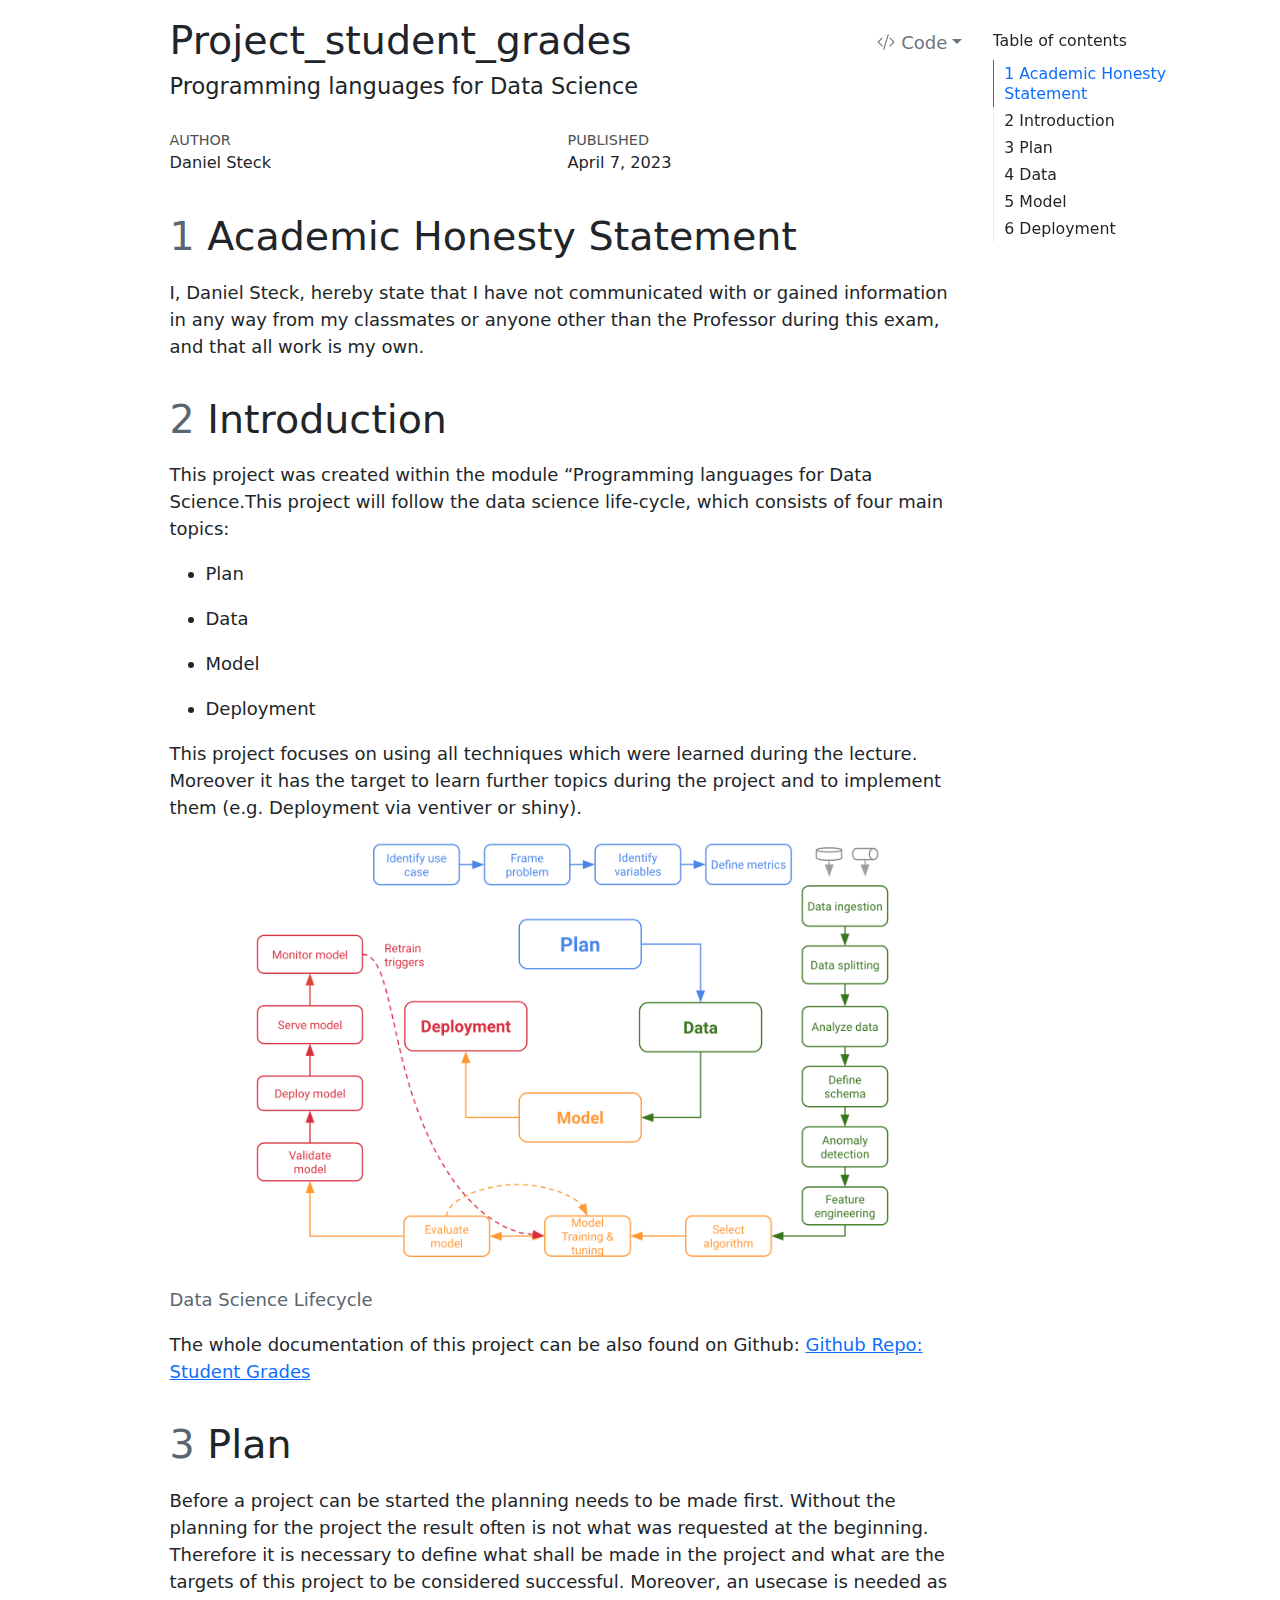
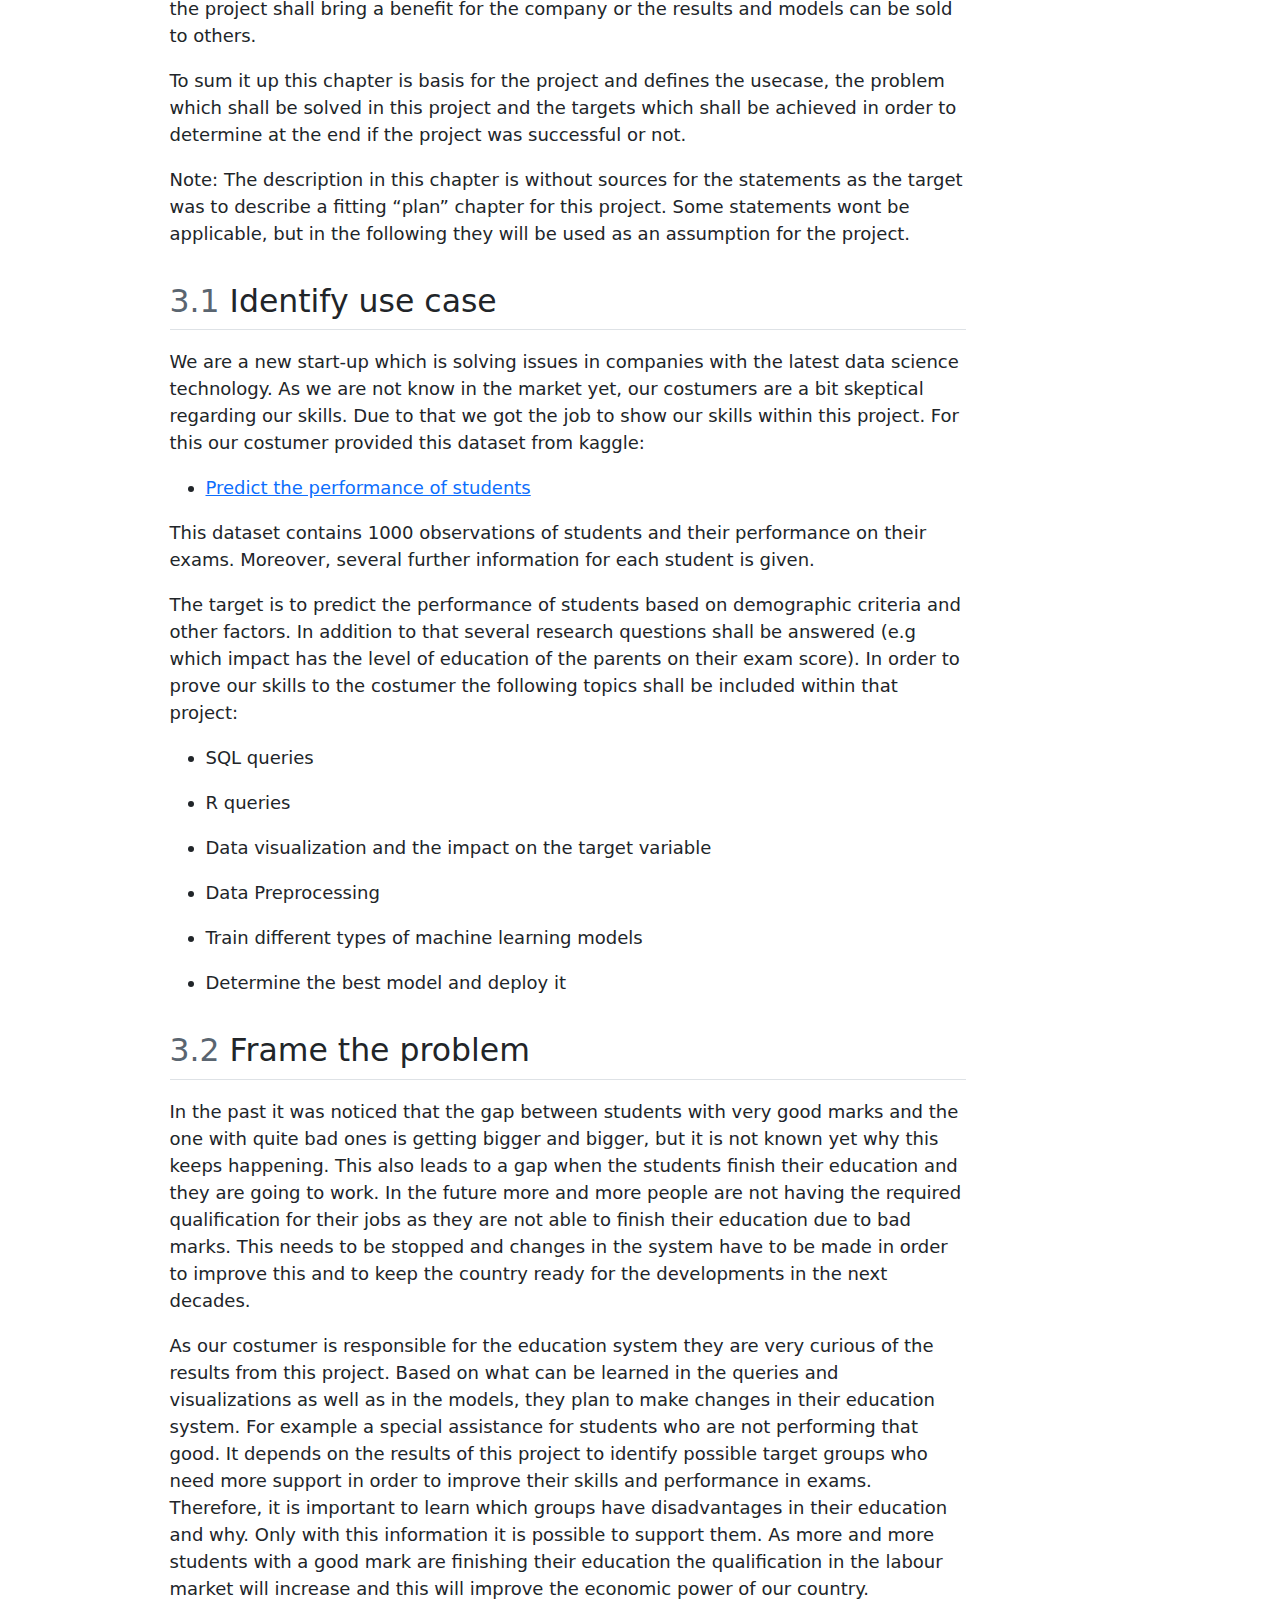
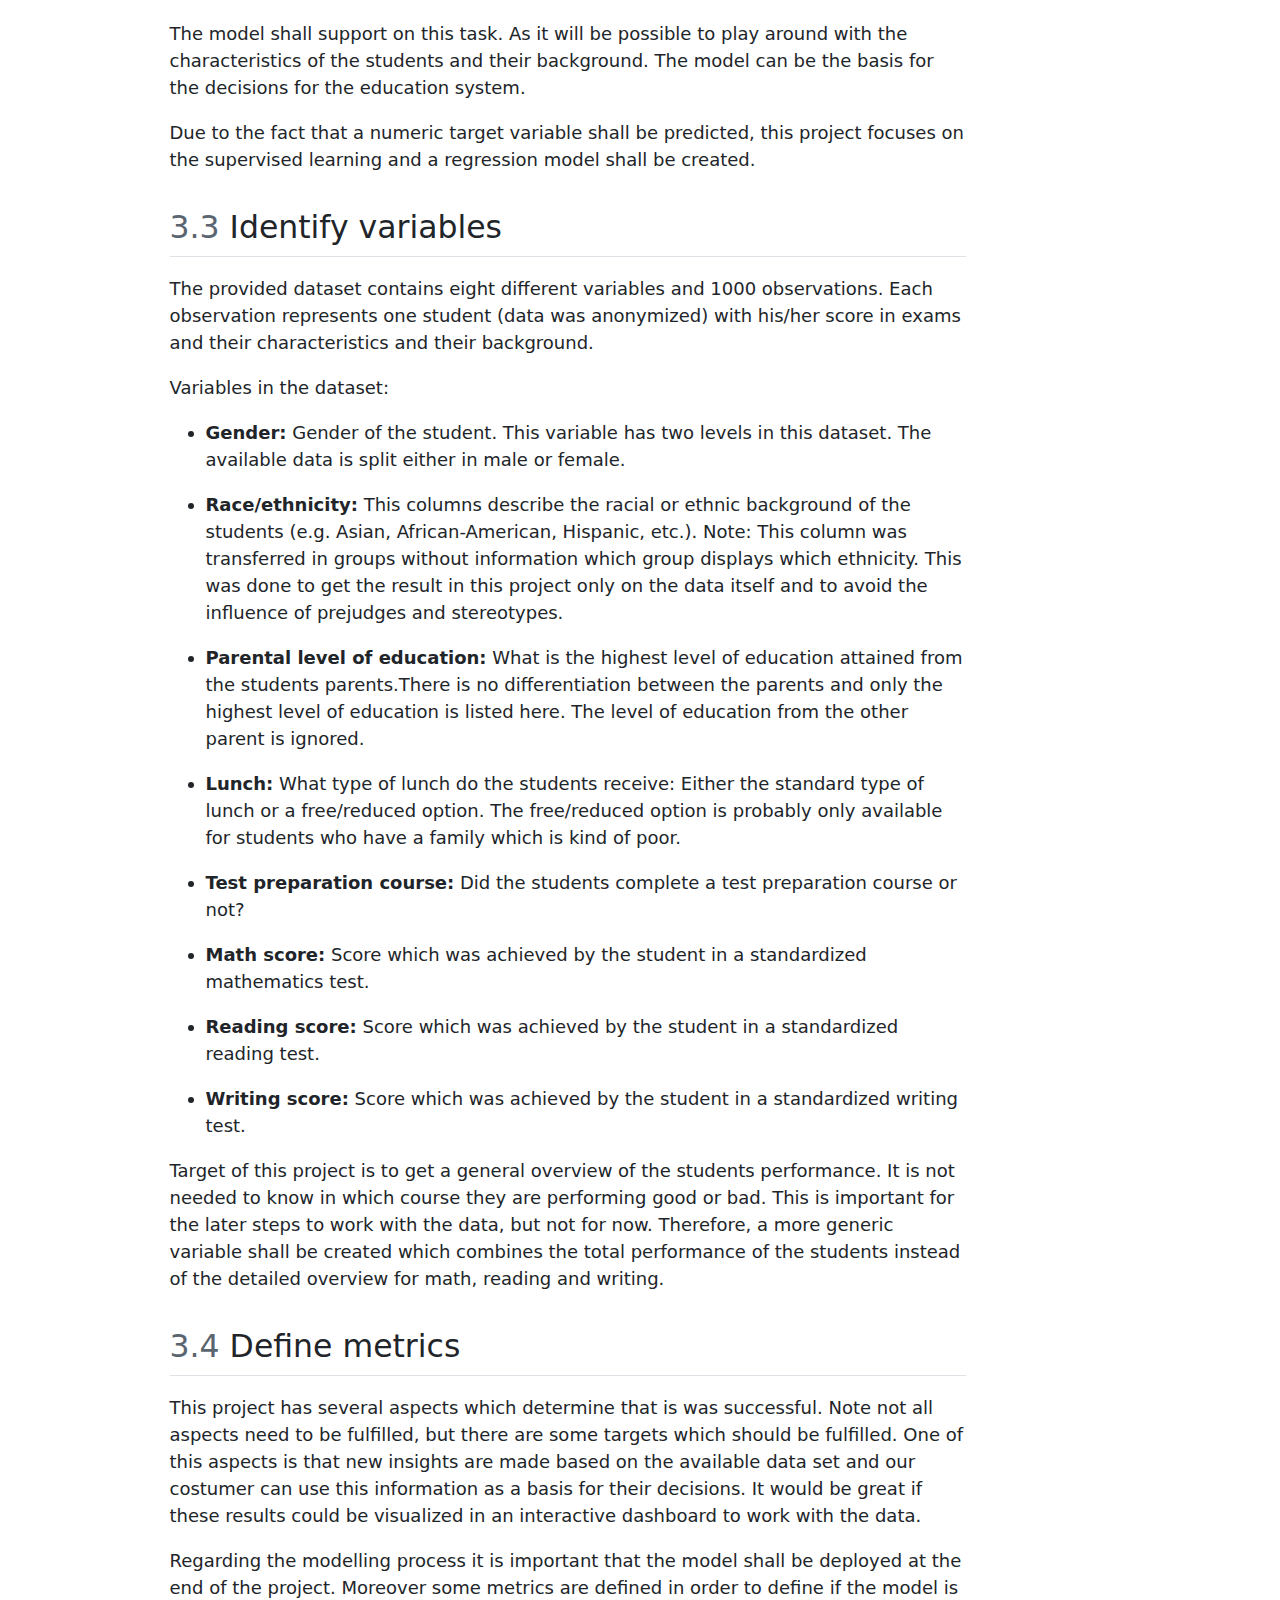
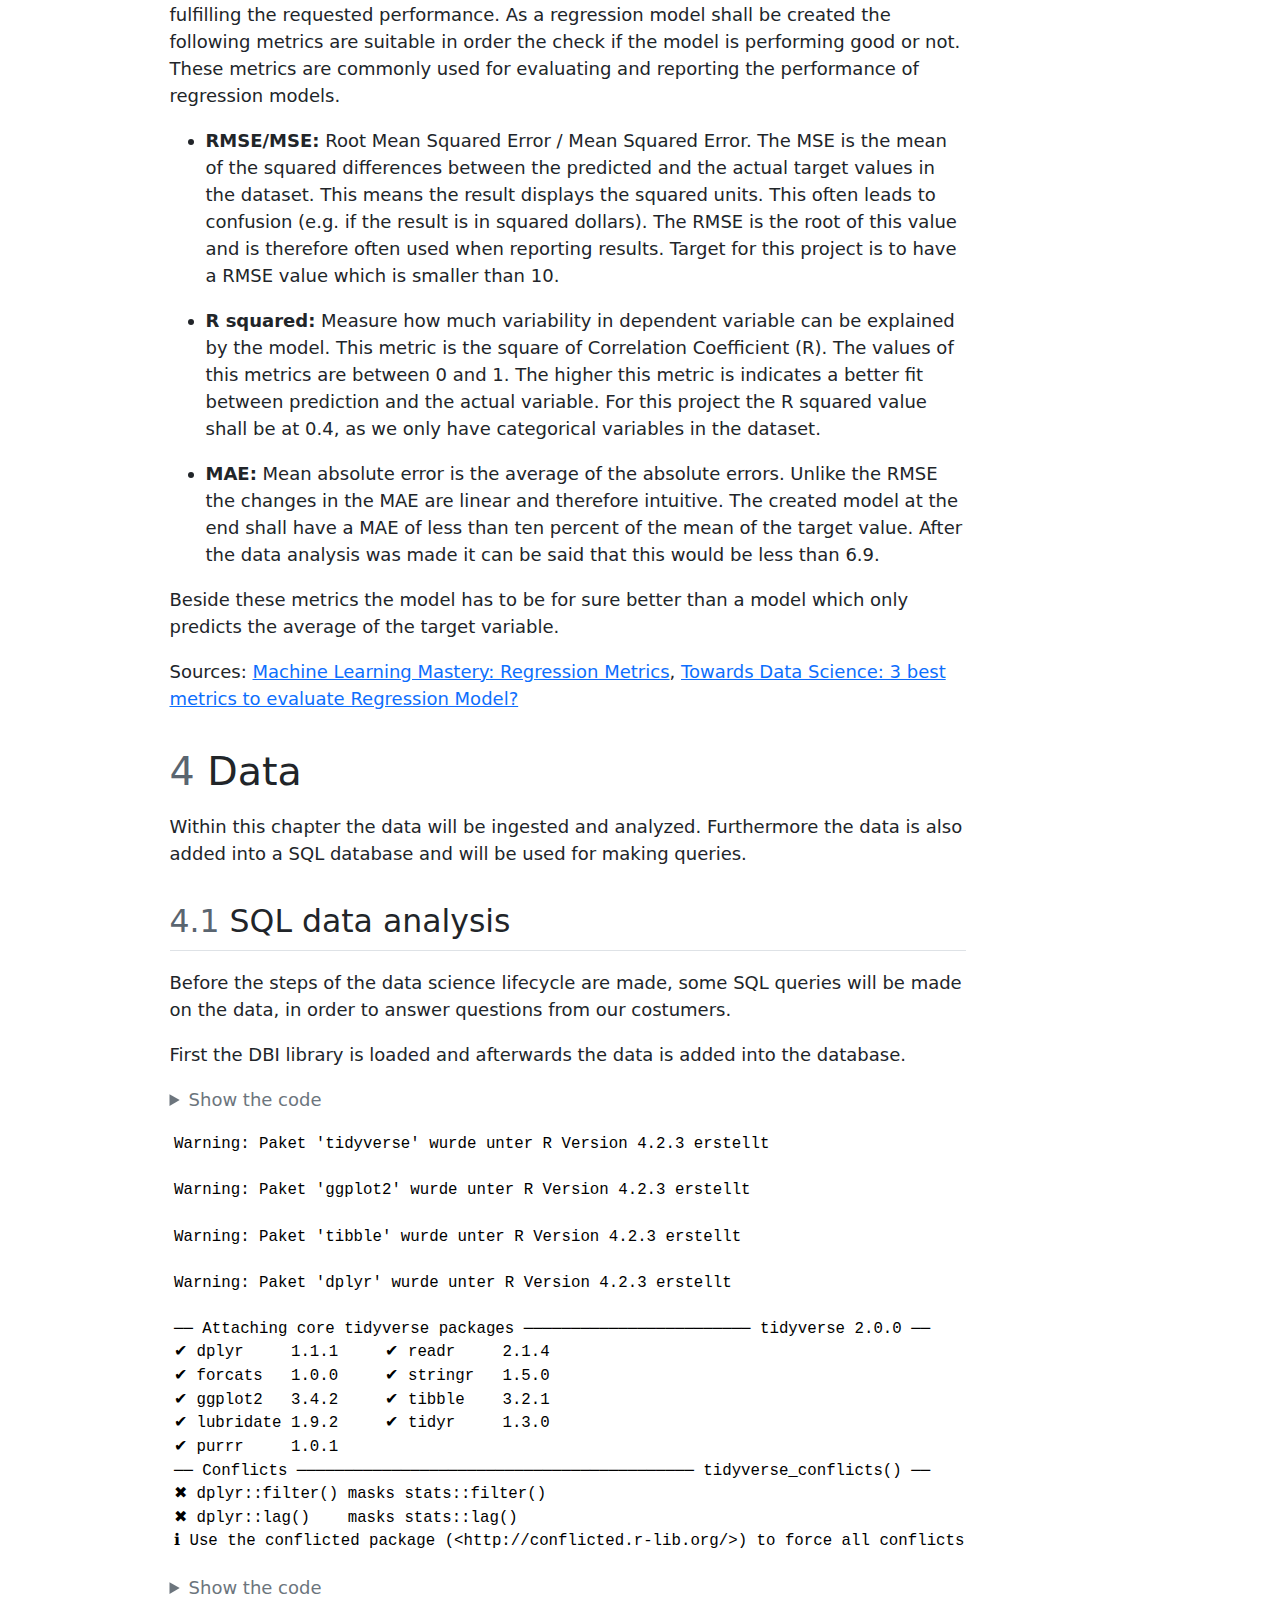
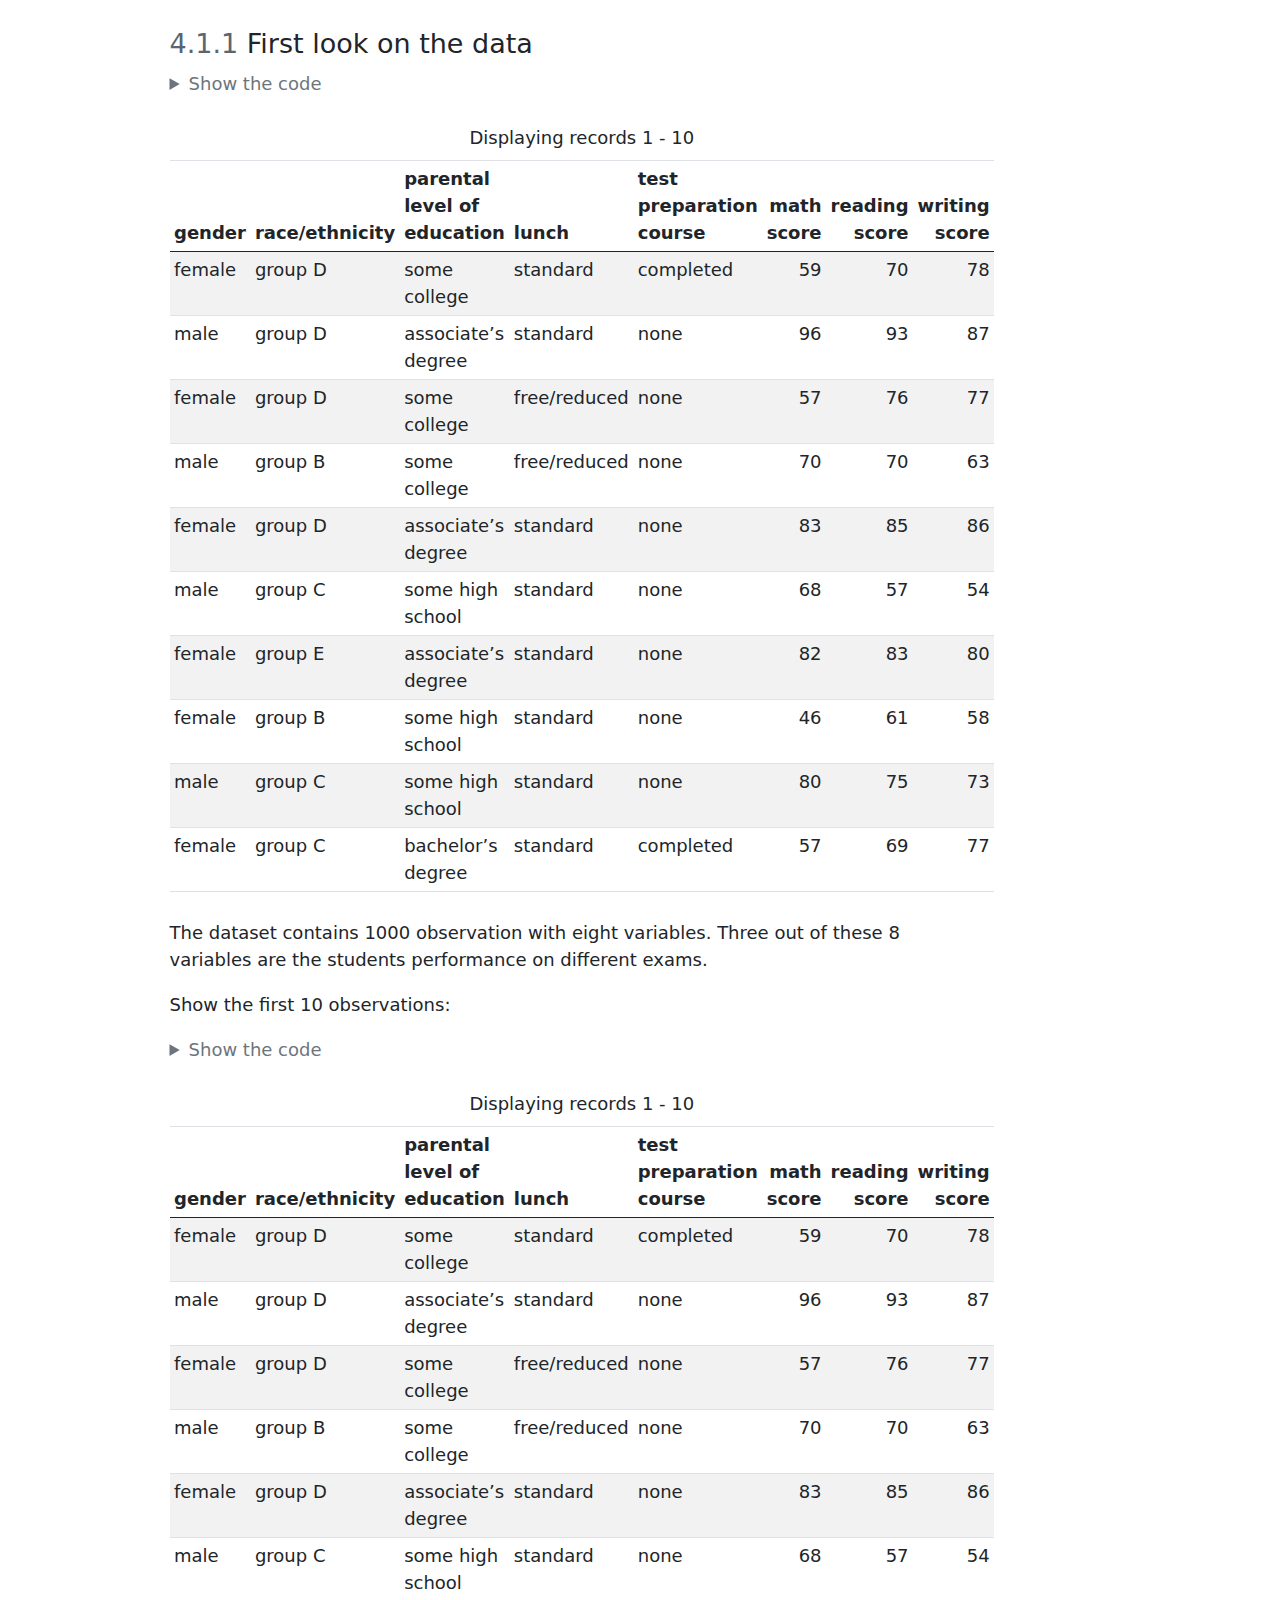
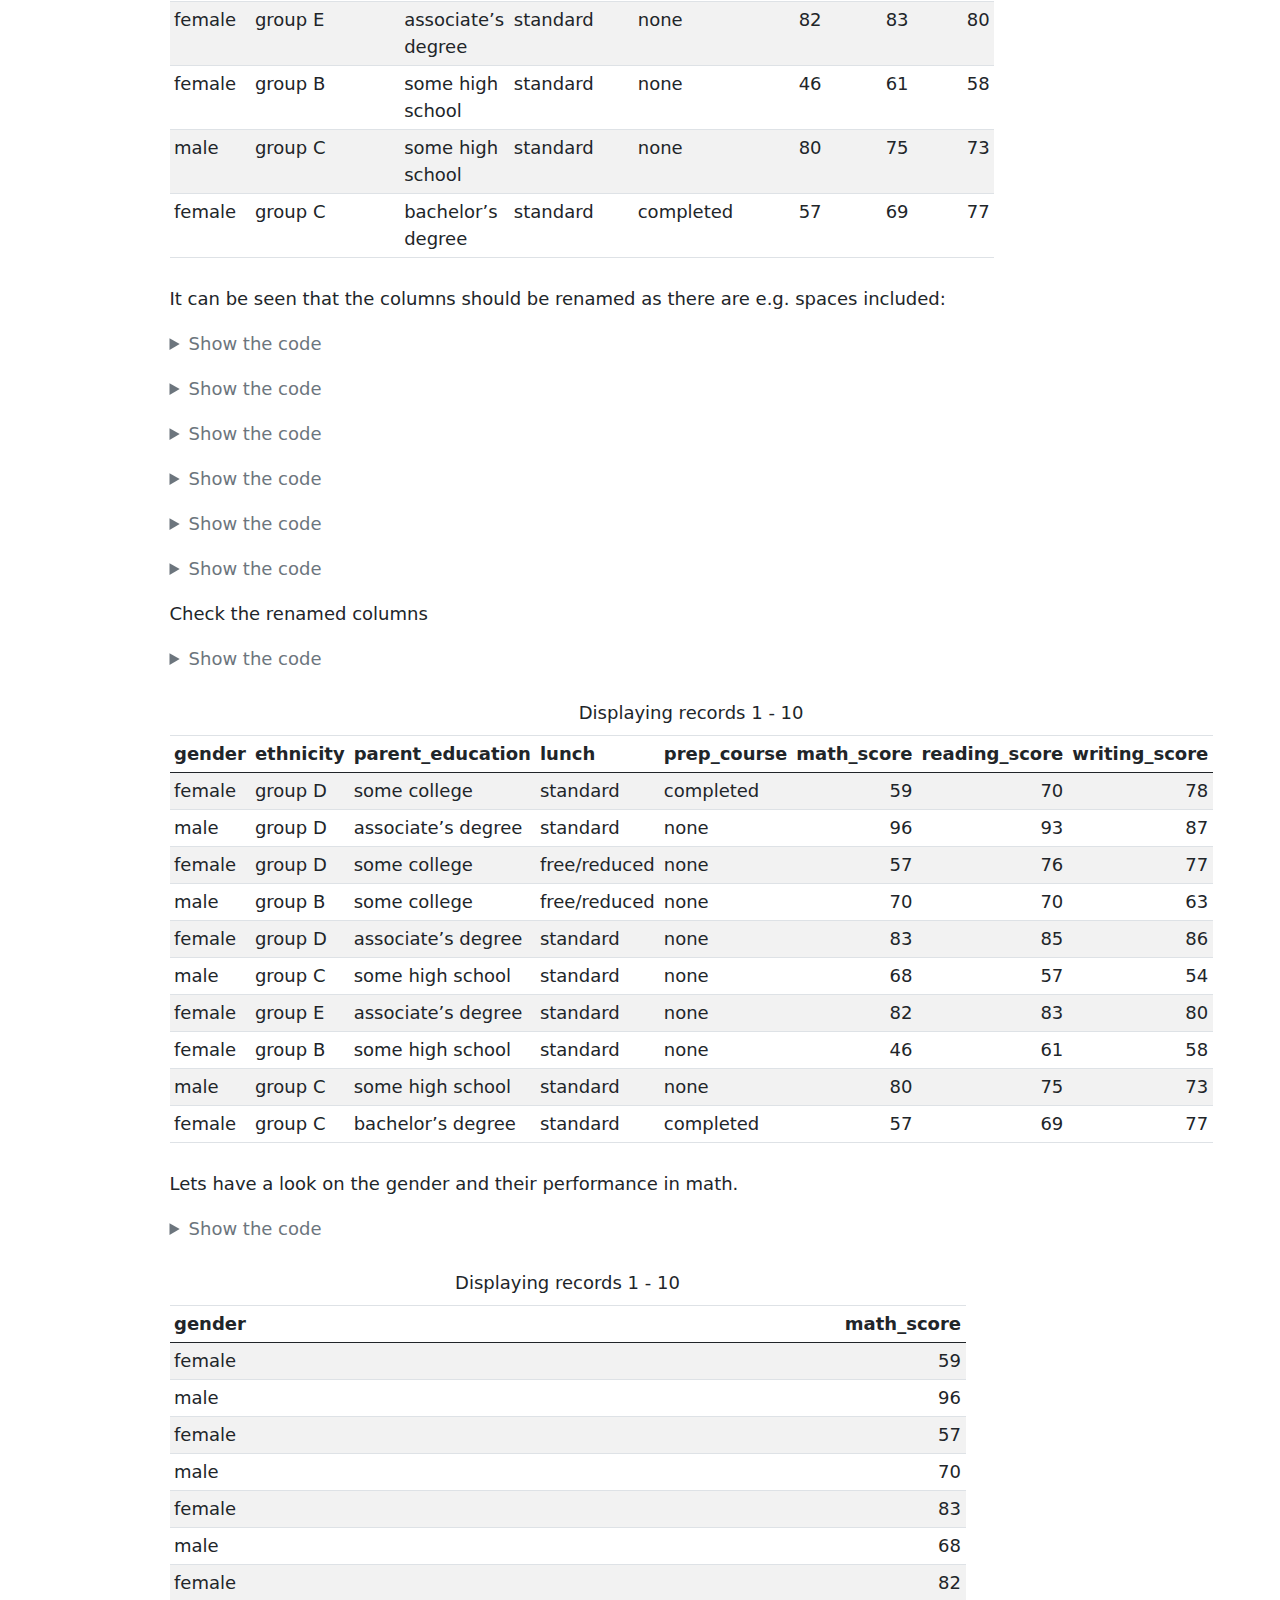
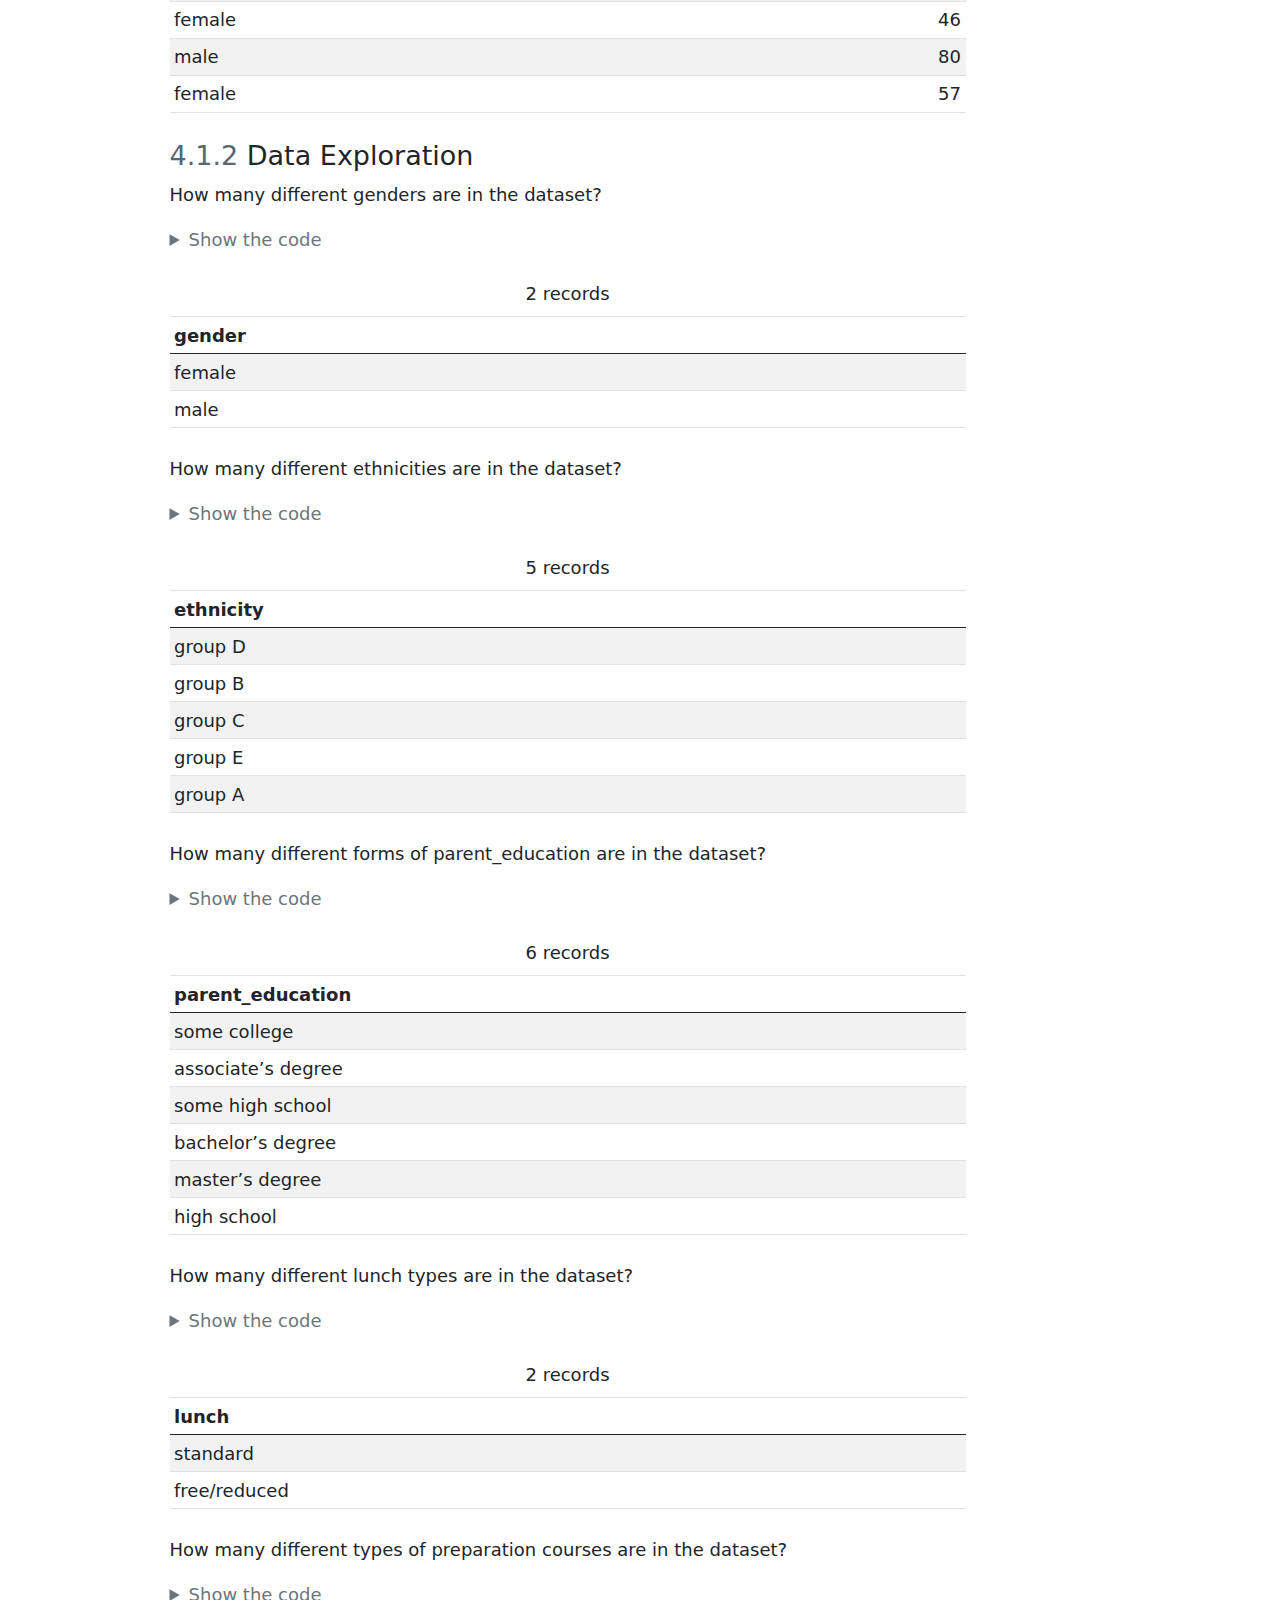
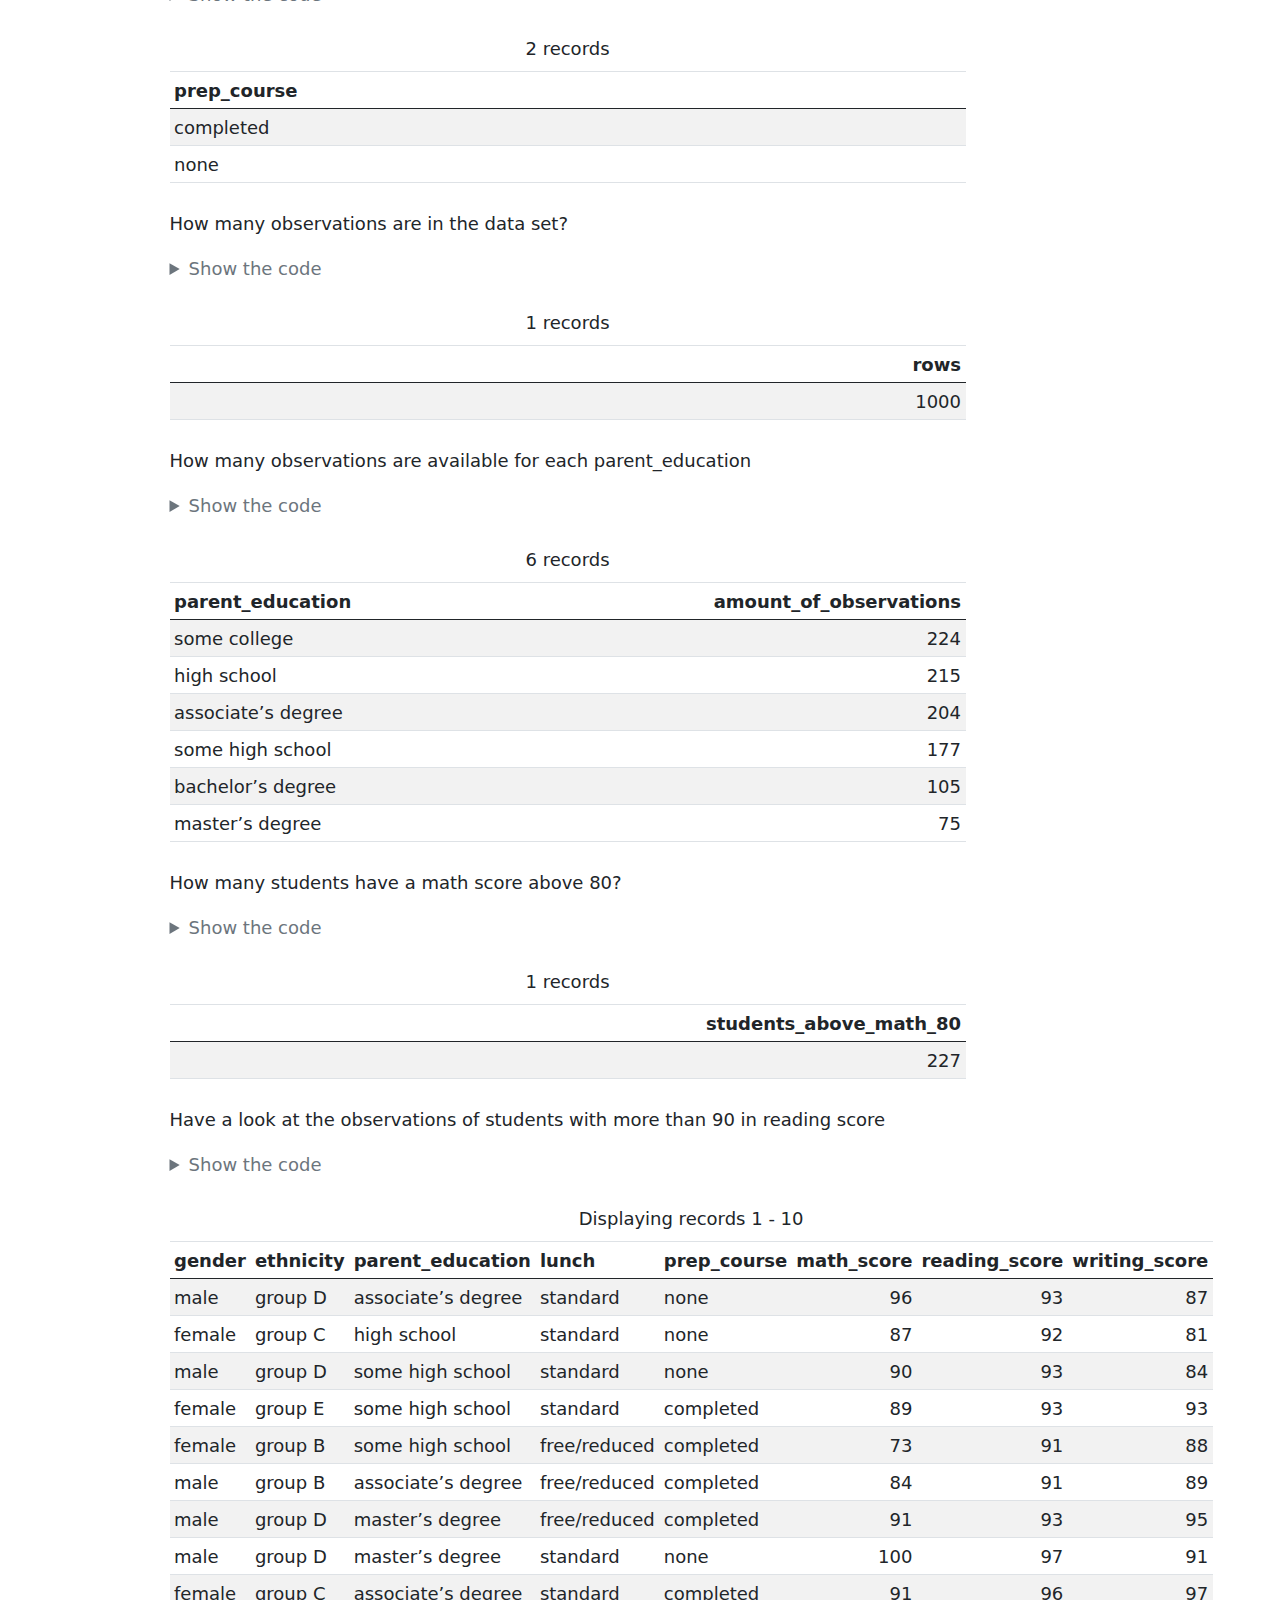
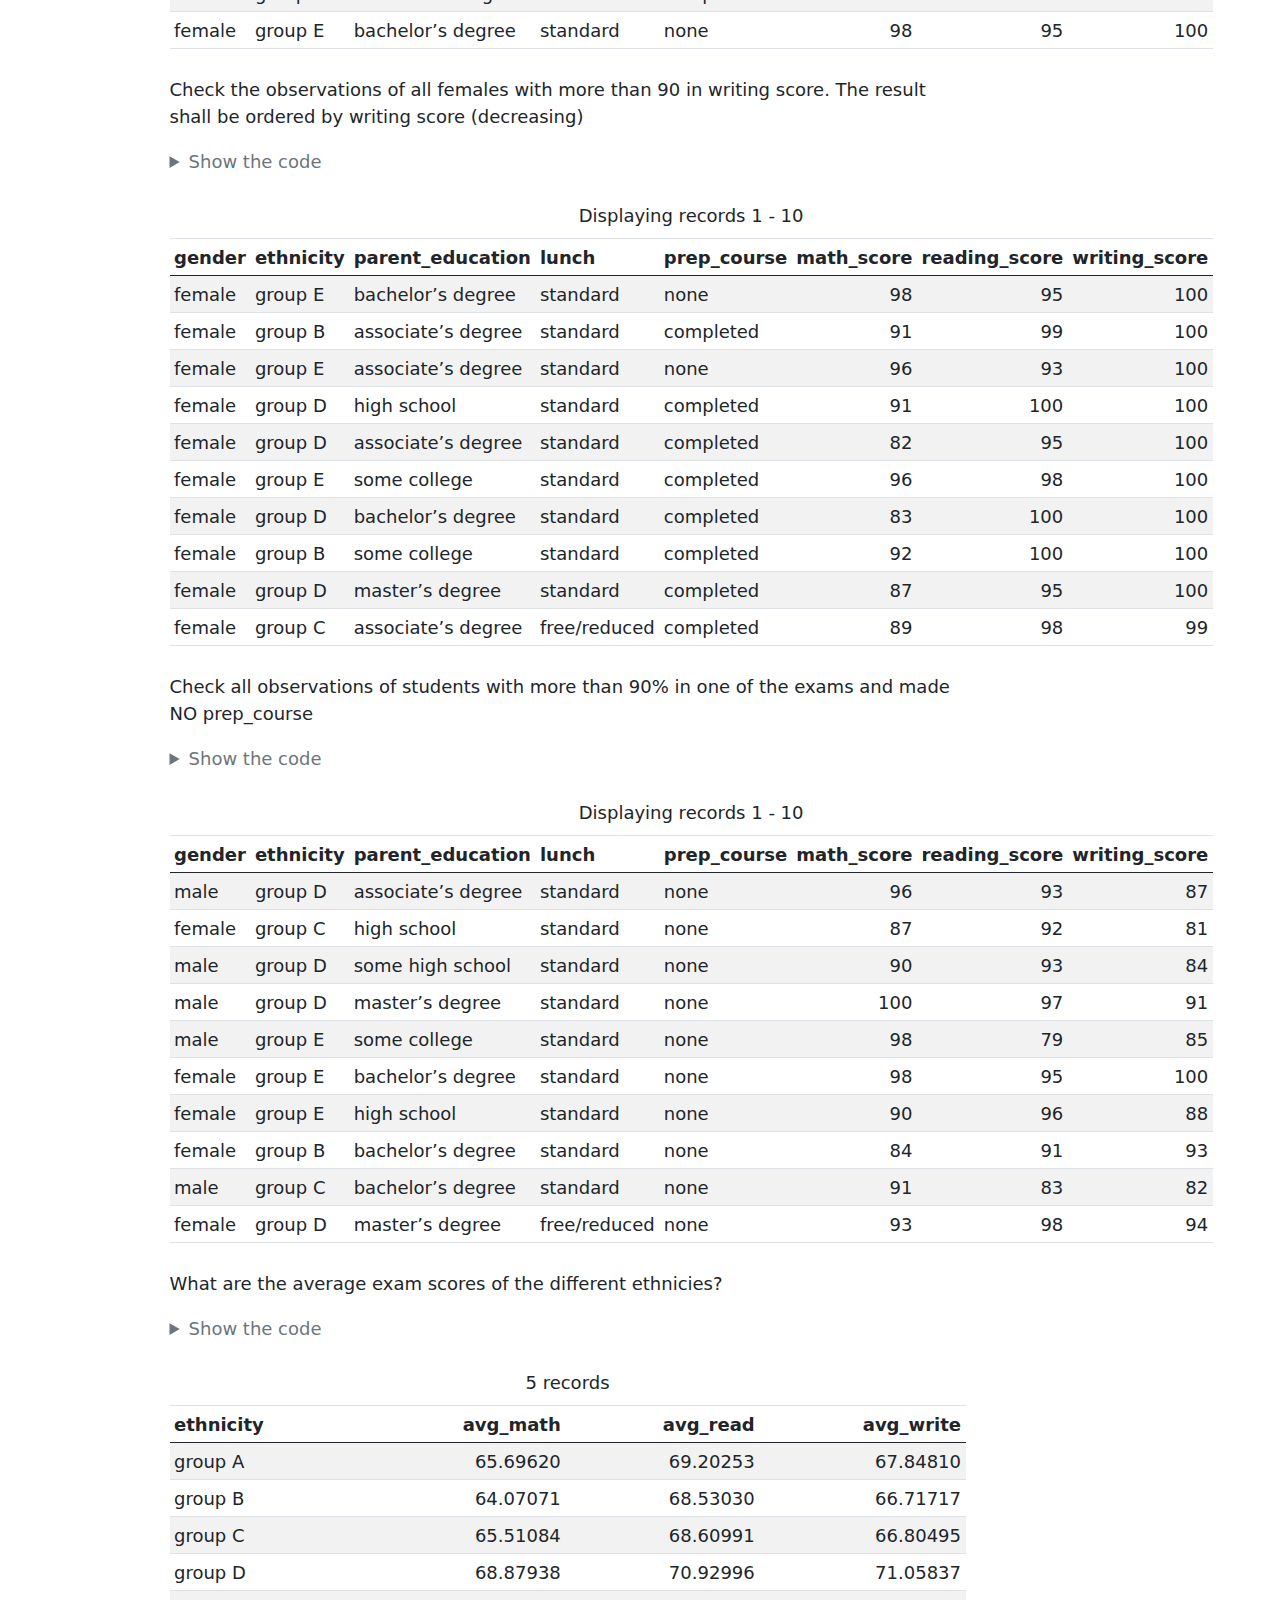
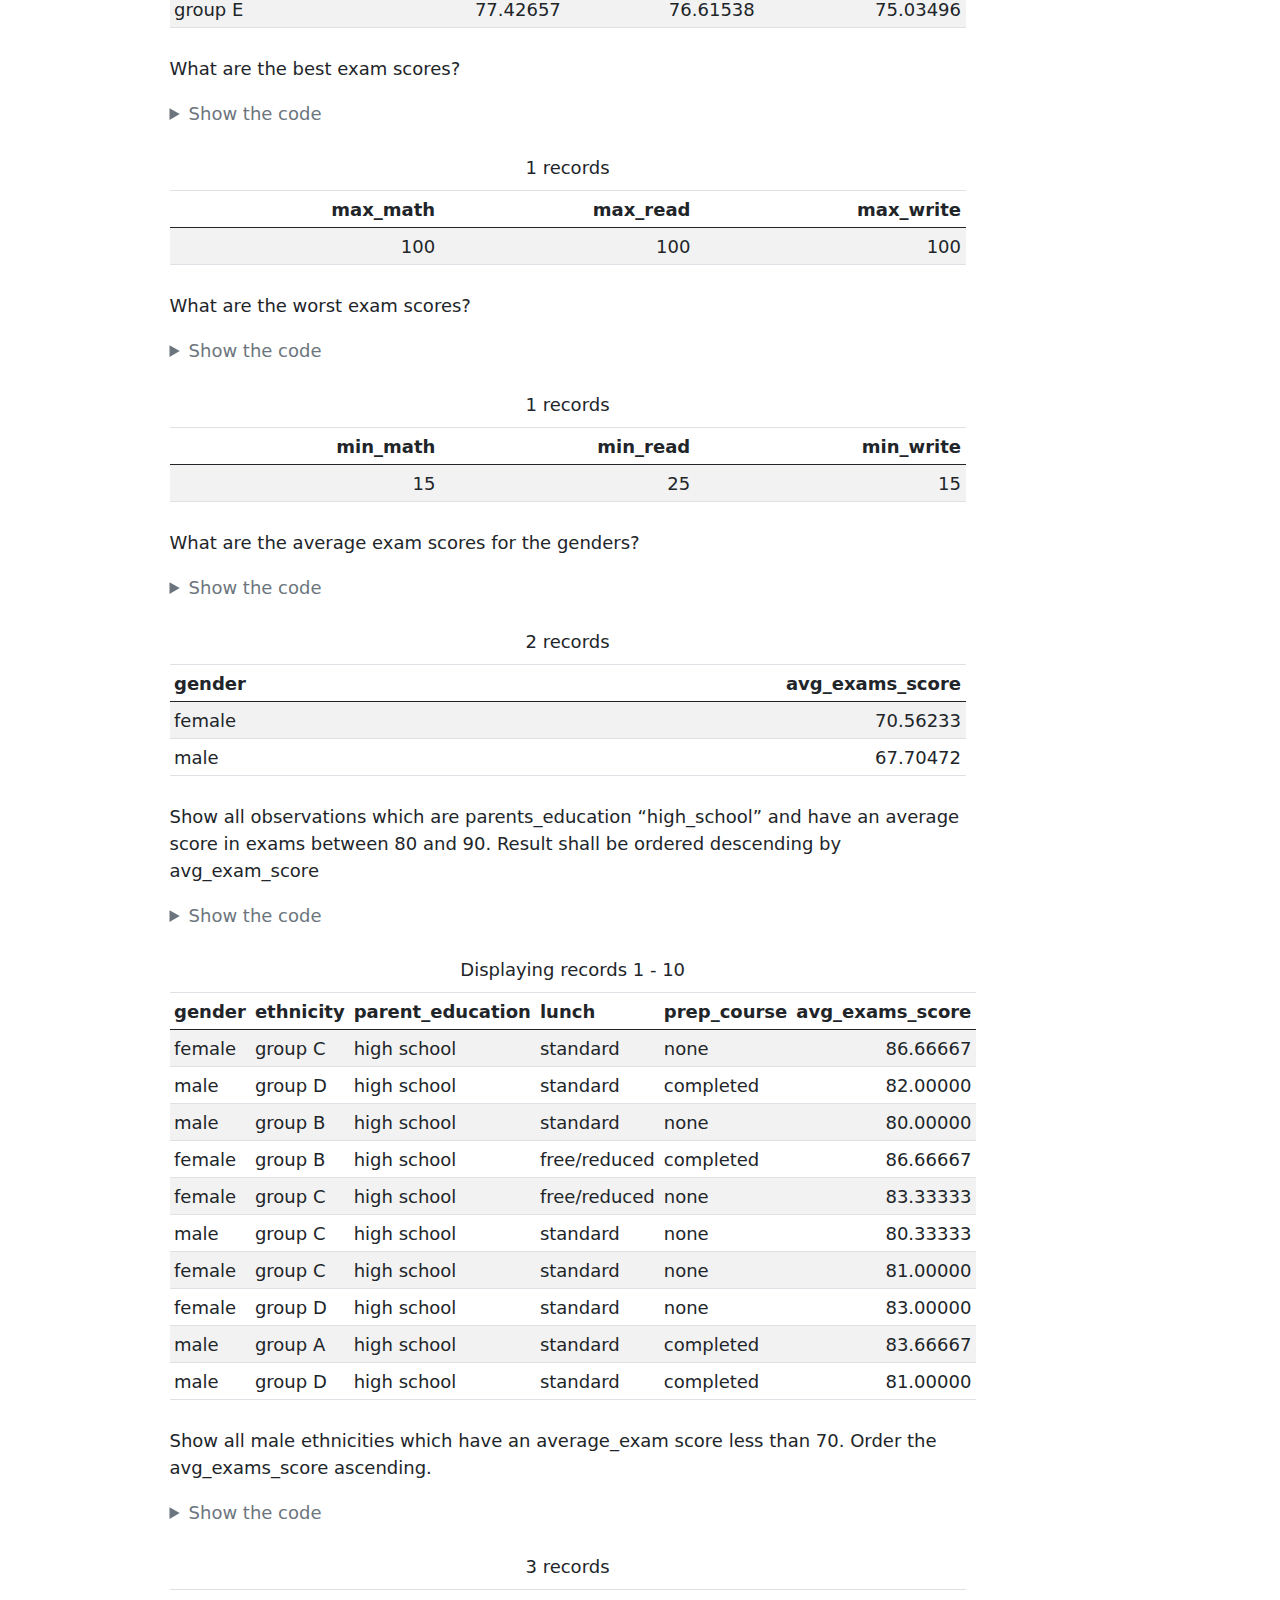
==== Project_student_grades/Project_Daniel_Steck.html @ 9c40aca8 "finished everything except summary" ====
<!DOCTYPE html>
<!-- saved from url=(0033)http://localhost:7555/#deployment -->
<html xmlns="http://www.w3.org/1999/xhtml" lang="en" xml:lang="en"><head><meta http-equiv="Content-Type" content="text/html; charset=UTF-8">


<meta name="generator" content="quarto-1.2.335">

<meta name="viewport" content="width=device-width, initial-scale=1.0, user-scalable=yes">

<meta name="author" content="Daniel Steck">
<meta name="dcterms.date" content="2023-04-07">

<title>Project_student_grades</title>
<style class="anchorjs"></style><style>
code{white-space: pre-wrap;}
span.smallcaps{font-variant: small-caps;}
div.columns{display: flex; gap: min(4vw, 1.5em);}
div.column{flex: auto; overflow-x: auto;}
div.hanging-indent{margin-left: 1.5em; text-indent: -1.5em;}
ul.task-list{list-style: none;}
ul.task-list li input[type="checkbox"] {
  width: 0.8em;
  margin: 0 0.8em 0.2em -1.6em;
  vertical-align: middle;
}
pre > code.sourceCode { white-space: pre; position: relative; }
pre > code.sourceCode > span { display: inline-block; line-height: 1.25; }
pre > code.sourceCode > span:empty { height: 1.2em; }
.sourceCode { overflow: visible; }
code.sourceCode > span { color: inherit; text-decoration: inherit; }
div.sourceCode { margin: 1em 0; }
pre.sourceCode { margin: 0; }
@media screen {
div.sourceCode { overflow: auto; }
}
@media print {
pre > code.sourceCode { white-space: pre-wrap; }
pre > code.sourceCode > span { text-indent: -5em; padding-left: 5em; }
}
pre.numberSource code
  { counter-reset: source-line 0; }
pre.numberSource code > span
  { position: relative; left: -4em; counter-increment: source-line; }
pre.numberSource code > span > a:first-child::before
  { content: counter(source-line);
    position: relative; left: -1em; text-align: right; vertical-align: baseline;
    border: none; display: inline-block;
    -webkit-touch-callout: none; -webkit-user-select: none;
    -khtml-user-select: none; -moz-user-select: none;
    -ms-user-select: none; user-select: none;
    padding: 0 4px; width: 4em;
    color: #aaaaaa;
  }
pre.numberSource { margin-left: 3em; border-left: 1px solid #aaaaaa;  padding-left: 4px; }
div.sourceCode
  {   }
@media screen {
pre > code.sourceCode > span > a:first-child::before { text-decoration: underline; }
}
code span.al { color: #ff0000; font-weight: bold; } /* Alert */
code span.an { color: #60a0b0; font-weight: bold; font-style: italic; } /* Annotation */
code span.at { color: #7d9029; } /* Attribute */
code span.bn { color: #40a070; } /* BaseN */
code span.bu { color: #008000; } /* BuiltIn */
code span.cf { color: #007020; font-weight: bold; } /* ControlFlow */
code span.ch { color: #4070a0; } /* Char */
code span.cn { color: #880000; } /* Constant */
code span.co { color: #60a0b0; font-style: italic; } /* Comment */
code span.cv { color: #60a0b0; font-weight: bold; font-style: italic; } /* CommentVar */
code span.do { color: #ba2121; font-style: italic; } /* Documentation */
code span.dt { color: #902000; } /* DataType */
code span.dv { color: #40a070; } /* DecVal */
code span.er { color: #ff0000; font-weight: bold; } /* Error */
code span.ex { } /* Extension */
code span.fl { color: #40a070; } /* Float */
code span.fu { color: #06287e; } /* Function */
code span.im { color: #008000; font-weight: bold; } /* Import */
code span.in { color: #60a0b0; font-weight: bold; font-style: italic; } /* Information */
code span.kw { color: #007020; font-weight: bold; } /* Keyword */
code span.op { color: #666666; } /* Operator */
code span.ot { color: #007020; } /* Other */
code span.pp { color: #bc7a00; } /* Preprocessor */
code span.sc { color: #4070a0; } /* SpecialChar */
code span.ss { color: #bb6688; } /* SpecialString */
code span.st { color: #4070a0; } /* String */
code span.va { color: #19177c; } /* Variable */
code span.vs { color: #4070a0; } /* VerbatimString */
code span.wa { color: #60a0b0; font-weight: bold; font-style: italic; } /* Warning */
</style>


<script src="./Project_Daniel_Steck_files/clipboard.min.js.Download"></script><style type="text/css" id="operaUserStyle"></style>
<script src="./Project_Daniel_Steck_files/quarto.js.Download"></script>
<script src="./Project_Daniel_Steck_files/popper.min.js.Download"></script>
<script src="./Project_Daniel_Steck_files/tippy.umd.min.js.Download"></script>
<script src="./Project_Daniel_Steck_files/anchor.min.js.Download"></script>
<link href="./Project_Daniel_Steck_files/tippy.css" rel="stylesheet">
<link href="./Project_Daniel_Steck_files/quarto-syntax-highlighting.css" rel="stylesheet" id="quarto-text-highlighting-styles">
<script src="./Project_Daniel_Steck_files/bootstrap.min.js.Download"></script>
<link href="./Project_Daniel_Steck_files/bootstrap-icons.css" rel="stylesheet">
<link href="./Project_Daniel_Steck_files/bootstrap.min.css" rel="stylesheet" id="quarto-bootstrap" data-mode="light">
<style>html{ scroll-behavior: smooth; }</style>


<style type="text/css">:root zeus-ad, :root topadblock, :root span[id^="ezoic-pub-ad-placeholder-"], :root guj-ad, :root gpt-ad, :root div[jsdata*="CarouselPLA-"][data-id^="CarouselPLA-"], :root div[id^="zergnet-widget"], :root div[id^="yandex_ad"], :root div[id^="vuukle-ad-"], :root div[id^="sticky_ad_"], :root div[id^="rc-widget-"], :root div[id^="gpt_ad_"], :root div[id^="ezoic-pub-ad-"], :root div[id^="div-gpt-"], :root div[id^="dfp-ad-"], :root div[id^="advads_ad_"], :root div[id^="adspot-"], :root div[id^="ads300_250-widget-"], :root div[id^="ads300_100-widget-"], :root div[id^="ads250_250-widget-"], :root div[id^="adrotate_widgets-"], :root div[id^="adngin-"], :root div[id^="_vdo_ads_player_ai_"], :root div[id*="ScriptRoot"], :root div[id*="MarketGid"], :root div[data-native_ad], :root div[data-mini-ad-unit], :root div[data-insertion], :root div[data-id-advertdfpconf], :root div[data-google-query-id], :root hl-adsense, :root div[data-contentexchange-widget], :root div[data-content="Advertisement"], :root div[data-alias="300x250 Ad 2"], :root div[data-alias="300x250 Ad 1"], :root div[data-adzone], :root div[data-adunit-path], :root div[data-ad-wrapper], :root div[data-ad-targeting], :root div[data-ad-placeholder], :root div[class^="native-ad-"], :root div[data-dfp-id], :root div[class^="kiwi-ad-wrapper"], :root div[class^="Adstyled__AdWrapper-"], :root div[aria-label="Ads"], :root display-ads, :root display-ad-component, :root aside[id^="adrotate_widgets-"], :root article.ad, :root ark-top-ad, :root app-advertisement, :root app-ad, :root amp-fx-flying-carpet, :root amp-embed[type="taboola"], :root amp-connatix-player, :root amp-ad-custom, :root ad-shield-ads, :root a[onmousedown^="this.href='https://paid.outbrain.com/network/redir?"][target="_blank"] + .ob_source, :root citrus-ad-wrapper, :root a[onmousedown^="this.href='https://paid.outbrain.com/network/redir?"][target="_blank"], :root a[onmousedown^="this.href='http://paid.outbrain.com/network/redir?"][target="_blank"] + .ob_source, :root a[href^="https://yogacomplyfuel.com/"], :root a[href^="https://www.purevpn.com/"][href*="&utm_source=aff-"], :root a[href^="https://www.privateinternetaccess.com/"] > img, :root a[href^="https://www.onlineusershielder.com/"], :root a[href^="https://www.nutaku.net/signup/landing/"], :root a[href^="https://www.nudeidols.com/cams/"], :root a[href^="https://www.mypornstarcams.com/landing/click/"], :root a[href^="https://www.kingsoffetish.com/tour?partner_id="], :root a[href^="https://www.infowarsstore.com/"] > img, :root a[href^="https://t.grtyi.com/"], :root a[href^="https://www.highperformancecpmgate.com/"], :root a[href^="https://www.highcpmrevenuenetwork.com/"], :root a[href^="https://www.get-express-vpn.com/offer/"], :root a[href^="https://www.financeads.net/tc.php?"], :root a[href^="https://www.brazzersnetwork.com/landing/"], :root div[class^="Display_displayAd"], :root a[href^="https://www.sheetmusicplus.com/?aff_id="], :root a[href^="https://www.bang.com/?aff="], :root a[href^="https://www.adxsrve.com/"], :root [data-template-type="nativead"], :root a[href^="https://www.adultempire.com/"][href*="?partner_id="], :root a[href^="https://webroutetrk.com/"], :root a[href^="https://twinrdsyn.com/"], :root a[href^="https://tsartech.g2afse.com/"], :root [href^="https://www.mypatriotsupply.com/"] > img, :root a[href^="https://trk.softonixs.xyz/"], :root a[href^="https://trk.nfl-online-streams.club/"], :root a[href^="https://tracking.avapartner.com/"], :root a[href^="https://track.afcpatrk.com/"], :root a[href^="https://track.adform.net/"], :root a[href^="https://torguard.net/aff.php"] > img, :root div[data-adname], :root a[href^="https://thechleads.pro/"], :root [data-role="tile-ads-module"], :root a[href^="https://adsrv4k.com/"], :root a[href^="https://go.xlviirdr.com"], :root a[href^="https://thaudray.com/"], :root a[href^="https://www.5mno3.com/"], :root a[href^="https://taghaugh.com/"], :root a[href^="https://click.candyoffers.com/"], :root [href^="https://zstacklife.com/"] img, :root a[href^="https://t.aslnk.link/"], :root a[href^="https://t.adating.link/"], :root a[href^="https://go.trackitalltheway.com/"], :root [href^="https://track.fiverr.com/visit/"] > img, :root a[href^="https://syndication.exoclick.com/"], :root a[href^="https://syndication.dynsrvtbg.com/"], :root a[href^="https://streamate.com/landing/click/"], :root a[href^="https://ad.doubleclick.net/"], :root a[href^="https://static.fleshlight.com/images/banners/"], :root a[href^="https://go.strpjmp.com/"], :root a[href^="https://refpa4903566.top/"], :root a[href^="https://prf.hn/click/"][href*="/camref:"] > img, :root a[href^="https://serve.awmdelivery.com/"], :root a[href^="https://prf.hn/click/"][href*="/adref:"] > img, :root [href^="https://r.kraken.com/"], :root a[href^="https://mmwebhandler.aff-online.com/"], :root a[href^="https://www.bet365.com/"][href*="affiliate="], :root a[href^="https://pb-track.com/"], :root a[href^="https://paid.outbrain.com/network/redir?"], :root div[id^="ad_position_"], :root a[href^="https://ovb.im/"], :root div[id^="ad-div-"], :root a[href^="https://newbinotracs.com/"], :root a[href^="https://natour.naughtyamerica.com/track/"], :root [href^="https://stvkr.com/"], :root a[href^="https://mediaserver.entainpartners.com/renderBanner.do?"], :root [href^="https://www.herbanomic.com/"] > img, :root a[href^="https://maymooth-stopic.com/"], :root a[href^="https://loboclick.com"], :root [href^="https://routewebtk.com/"], :root a[href^="https://see.kmisln.com/"], :root a[href^="https://a.bestcontentweb.top/"], :root a[href^="https://lobimax.com/"], :root a[href^="https://lead1.pl/"], :root a[href^="https://refpa.top/"], :root a[href^="https://landing.brazzersnetwork.com/"], :root a[href^="https://ads.leovegas.com/redirect.aspx?"], :root a[href^="https://land.brazzersnetwork.com/landing/"], :root a[href^="https://juicyads.in/"], :root a[href^="https://itubego.com/video-downloader/?affid="], :root a[href^="https://iqbroker.com/"][href*="?aff="], :root a[href^="https://incisivetrk.cvtr.io/click?"], :root [data-revive-zoneid], :root a[href^="https://googleads.g.doubleclick.net/pcs/click"], :root a[href^="https://clk.wrenchsound.store/"], :root a[href^="https://go.zybrdr.com"], :root [href^="http://join.michelle-austin.com/"], :root [class^="tile-picker__CitrusBannerContainer-sc-"], :root a[href^="https://go.xxxiijmp.com"], :root a[href^="https://go.xtbaffiliates.com/"], :root a[href^="https://ismlks.com/"], :root a[href^="//a.bestcontentfare.top/"], :root [href^="https://www.mypillow.com/"] > img, :root a[href^="https://azpresearch.club/"], :root a[href^="https://go.xlirdr.com"], :root [data-css-class="dfp-inarticle"], :root .card-captioned.crd > .crd--cnt > .s2nPlayer, :root a[href^="https://go.tmrjmp.com"], :root a[href^="https://go.skinstrip.net"][href*="?campaignId="], :root a[href^="https://go.markets.com/visit/?bta="], :root a[href^="https://billing.purevpn.com/aff.php"] > img, :root a[href^="https://go.hpyrdr.com/"], :root a[href^="https://go.goaserv.com/"], :root a[href^="https://track.wg-aff.com"], :root a[href^="https://go.ebrokerserve.com/"], :root a[href^="https://go.dmzjmp.com"], :root a[href^="https://twinrdsrv.com/"], :root a[href^="https://go.admjmp.com/"], :root [href^="https://kingered-banctours.com/"], :root a[href^="https://get.surfshark.net/aff_c?"][href*="&aff_id="] > img, :root a-ad, :root a[href^="https://affiliate.rusvpn.com/click.php?"], :root a[href^="https://geniusdexchange.com/"], :root a[href^="https://frameworkdeserve.com/"], :root a[href^="https://flirtandsweets.life/"], :root a[href^="https://www.mrskin.com/account/"], :root a[href^="https://www.mrskin.com/tour"], :root a[href^="https://financeads.net/tc.php?"], :root bottomadblock, :root a[href^="https://fertilitycommand.com/"], :root [data-freestar-ad], :root a[href^="https://fc.lc/ref/"], :root div[data-native-ad], :root a[href^="https://engine.trackingdesks.com/"], :root [href^="https://totlnkcl.com/"], :root a[href^="https://www.adskeeper.com"], :root a[data-redirect^="https://paid.outbrain.com/network/redir?"], :root [href^="https://www.reimageplus.com/"], :root a[href^="https://engine.phn.doublepimp.com/"], :root a[href^="https://engine.blueistheneworanges.com/"], :root a[href^="https://wantopticalfreelance.com/"], :root a[href^="https://dl-protect.net/"], :root a[href^="https://datingoffers30.info/"], :root a[href^="https://clixtrac.com/"], :root a[href^="https://mediaserver.gvcaffiliates.com/renderBanner.do?"], :root a[href^="https://join.dreamsexworld.com/"], :root a[href^="https://click.linksynergy.com/fs-bin/"], :root AD-TRIPLE-BOX, :root a[href^="https://click.hoolig.app/"], :root a[href^="https://track.totalav.com/"], :root img[src^="https://images.purevpnaffiliates.com"], :root a[href^="https://porntubemate.com/"], :root a[href^="http://www.gfrevenge.com/landing/"], :root a[href^="https://clickadilla.com/"], :root a[href^="https://click.dtiserv2.com/"], :root a[href^="https://go.xlvirdr.com"], :root a[href^="https://claring-loccelkin.com/"], :root [class^="s2nPlayer"], :root a[href^="https://chaturbate.jjgirls.com/?track="], :root a[href^="https://chaturbate.com/in/?track="], :root a[href^="https://chaturbate.com/in/?tour="], :root a[href^="https://cams.imagetwist.com/in/?track="], :root a[href^="https://cam4com.go2cloud.org/"], :root a[href^="https://bongacams2.com/track?"], :root a[href^="https://www.sheetmusicplus.com/"][href*="?aff_id="], :root a[href^="https://bngpt.com/"], :root a[href^="https://bluedelivery.pro/"], :root #topstuff > #tads, :root a[href^="https://black77854.com/"], :root a[href^="https://ndt5.net/"], :root a[href^="https://batheunits.com/"], :root a[target="_blank"][onmousedown="this.href^='http://paid.outbrain.com/network/redir?"], :root a[href^="https://banners.livepartners.com/"], :root a[href^="https://m.do.co/c/"] > img, :root [href="https://masstortfinancing.com"] img, :root a[href^="https://bongacams10.com/track?"], :root a[href^="https://albionsoftwares.com/"], :root a[href^="https://t.hrtye.com/"], :root a[href^="https://go.etoro.com/"] > img, :root a[href^="https://join.sexworld3d.com/track/"], :root a[href^="https://intenseaffiliates.com/redirect/"], :root a[href^="https://aweptjmp.com/"], :root a[href^="https://ads.ad4game.com/"], :root [id^="google_ads_iframe"], :root a[href^="https://syndication.optimizesrv.com/"], :root a[href^="https://affpa.top/"], :root a[href^="https://adnetwrk.com/"], :root a[href^="https://adjoincomprise.com/"], :root [href^="http://misslinkvocation.com/"], :root a[href^="https://adclick.g.doubleclick.net/"], :root a[href^="https://go.nordvpn.net/aff"] > img, :root [href^="http://clicks.totemcash.com/"], :root a[href^="https://misspkl.com/"], :root a[href^="https://ad.zanox.com/ppc/"] > img, :root a[href^="https://ad.kubiccomps.icu/"], :root a[href^="https://adswick.com/"], :root a[href^="https://a.bestcontentoperation.top/"], :root [data-m-ad-id], :root a[href^="https://a-ads.com/"], :root [href="https://ourgoldguy.com/contact/"] img, :root a[href^="https://brightadnetwork.com/"], :root [href^="https://www.avantlink.com/click.php"] img, :root a[href^="http://www.onwebcam.com/random?t_link="], :root a[href^="https://awentw.com/"], :root a[href^="https://www.googleadservices.com/pagead/aclk?"], :root a[href^="http://www.mrskin.com/tour"], :root a[href^="https://agacelebir.com/"], :root a[href^="https://spygasm.com/track?"], :root a[href^="http://d2.zedo.com/"], :root a[href^="http://www.friendlyduck.com/AF_"], :root a[href^="http://trk.globwo.online/"], :root a[href^="https://prf.hn/click/"][href*="/creativeref:"] > img, :root a[href^="http://www.adultempire.com/unlimited/promo?"][href*="&partner_id="], :root a[href^="http://traffic.tc-clicks.com/"], :root a[href^="http://tour.mrskin.com/"], :root a[href^="https://join.virtualtaboo.com/track/"], :root a[href^="https://funkydaters.com/"], :root [id^="ad_sky"], :root a[href^="http://https://www.get-express-vpn.com/offer/"], :root div[id^="google_dfp_"], :root a[href^="http://googleads.g.doubleclick.net/pcs/click"], :root .rc-cta[data-target], :root [href^="http://go.cm-trk2.com/"], :root a[href^="http://click.payserve.com/"], :root a[href^="https://porngames.adult/?SID="], :root a[href^="https://landing1.brazzersnetwork.com"], :root #slashboxes > .deals-rail, :root [href^="http://globsads.com/"], :root [href^="https://www.brighteonstore.com/products/"] img, :root a[href^="http://bc.vc/?r="], :root a[href^="https://mityneedn.com/"], :root [href^="http://homemoviestube.com/"], :root a[href^="http://ad.doubleclick.net/"], :root a[href^="https://a2.adform.net/"], :root a[href^="http://static.fleshlight.com/images/banners/"], :root a[href^="https://a.adtng.com/"], :root a[href^="//pubads.g.doubleclick.net/"], :root [data-d-ad-id], :root a[href*=".engine.adglare.net/"], :root [data-dynamic-ads], :root a[data-widget-outbrain-redirect^="http://paid.outbrain.com/network/redir?"], :root [data-ad-width], :root [href^="https://join.playboyplus.com/track/"], :root a[data-url^="http://paid.outbrain.com/network/redir?"] + .author, :root a[href^="https://axdsz.pro/"], :root a[href^="http://bodelen.com/"], :root a[data-oburl^="https://paid.outbrain.com/network/redir?"], :root [href^="https://cpa.10kfreesilver.com/"], :root a[href^="https://a.bestcontentfood.top/"], :root a[href^="https://reinstandpointdumbest.com/"], :root a[data-obtrack^="http://paid.outbrain.com/network/redir?"], :root a[href^="http://wct.link/"], :root [href^="https://goldforyourfuture.com/clk.trk"] img, :root [href^="https://infinitytrk.com/"], :root [onclick^="location.href='http://www.reimageplus.com"], :root .commercial-unit-mobile-top .jackpot-main-content-container > .UpgKEd + .nZZLFc > .vci, :root [id^="section-ad-banner"], :root .commercial-unit-mobile-top > div[data-pla="1"], :root a[href^="https://go.julrdr.com/"], :root .trc_rbox_div .syndicatedItemUB, :root [href^="https://zone.gotrackier.com/"], :root [href^="https://www.targetingpartner.com/"], :root [href^="https://detachedbates.com/"], :root a[href^="https://fourwhenstatistics.com/"], :root [href^="https://www.restoro.com/"], :root [href^="https://ilovemyfreedoms.com/landing-"], :root a[href^="https://staRTgaming.net/tienda/"], :root a[href^="https://STaRtgAmInG.net/tienda/"], :root a[href^="https://fastestvpn.com/lifetime-special-deal?a_aid="], :root a[href^="https://tour.mrskin.com/"], :root div[id^="ad-position-"], :root a[href^="http://adultfriendfinder.com/go/page/landing"], :root a[href^="http://affiliate.glbtracker.com/"], :root a[href^="https://leg.xyz/?track="], :root div[id^="crt-"][style], :root a[href^="http://adultgames.xxx/"], :root a[href^="https://traffic.bannerator.com/"], :root [href^="https://shiftnetwork.infusionsoft.com/go/"] > img, :root a[onmousedown^="this.href='http://paid.outbrain.com/network/redir?"][target="_blank"], :root [href^="https://secure.bmtmicro.com/servlets/"], :root a[href^="https://losingoldfry.com/"], :root .scroll-fixable.rail-right > .deals-rail, :root a[href^="https://oackoubs.com/"], :root a[href^="https://awptjmp.com/"], :root a[href^="https://go.goasrv.com/"], :root .commercial-unit-mobile-top > .v7hl4d, :root [href^="http://mypillow.com/"] > img, :root a[href^="http://bongacams.com/track?"], :root a[href^="https://fleshlight.sjv.io/"], :root [data-ad-manager-id], :root a[href^="https://promo-bc.com/"], :root a[href^="https://clicks.pipaffiliates.com/"], :root [href^="https://noqreport.com/"] > img, :root a[href^="https://go.hpyjmp.com"], :root ADS-RIGHT, :root [href^="https://mystore.com/"] > img, :root [href^="https://mypatriotsupply.com/"] > img, :root [href^="https://mylead.global/stl/"] > img, :root #leader-companion > a[href], :root a[href^="https://transfer.xe.com/signup/track/redirect?"], :root .vid-present > .van_vid_carousel__padding, :root a[href^="https://go.xxxijmp.com"], :root [href^="https://istlnkcl.com/"], :root [href^="https://www.hostg.xyz/"] > img, :root .section-subheader > .section-hotel-prices-header, :root [href^="https://go.affiliatexe.com/"], :root [href^="https://go.4rabettraff.com/"], :root a[href^="https://tm-offers.gamingadult.com/"], :root [href^="https://charmingdatings.life/"], :root [href^="https://glersakr.com/"], :root ins.adsbygoogle, :root a[href^="https://1startfiledownload1.com/"], :root .trc_rbox_border_elm .syndicatedItem, :root a[href^="http://www.onclickmega.com/jump/next.php?"], :root a[href^="http://adf.ly/?id="], :root a[href^="https://wittered-mainging.com/"], :root [href^="https://engine.gettopple.com/"], :root a[href^="https://go.gldrdr.com/"], :root [data-id^="div-gpt-ad"], :root [href^="https://awbbjmp.com/"], :root a[href^="https://k2s.cc/pr/"], :root [href^="https://affect3dnetwork.com/track/"], :root a[href^="https://camfapr.com/landing/click/"], :root [href="//sexcams.plus/"], :root a[href^="https://go.currency.com/"], :root [href^="http://www.mypillow.com/"] > img, :root div[id^="div-ads-"], :root [href^="https://rapidgator.net/article/premium/ref/"], :root a[href^="https://www.sugarinstant.com/?partner_id="], :root a[href^="https://adultfriendfinder.com/go/page/landing"], :root [href^="https://join3.bannedsextapes.com"], :root div[data-spotim-slot], :root [href^="https://antiagingbed.com/discount/"] > img, :root a[href^="https://go.247traffic.com/"], :root [href^="https://join.girlsoutwest.com/"], :root [href^="http://trafficare.net/"], :root a[href^="https://tc.tradetracker.net/"] > img, :root a[href^="https://adserver.adreactor.com/"], :root [href^="http://join.shemalesfromhell.com/"], :root [id^="ad_slider"], :root #searchResultsList > div > div[onclick$="'inline.ad'});"], :root [data-adbridg-ad-class], :root a[href^="http://www.adultdvdempire.com/?partner_id="][href*="&utm_"], :root [href^="http://join.shemale.xxx/"], :root a[href^="https://ads.betfair.com/redirect.aspx?"], :root [href^="http://www.fleshlightgirls.com/"], :root [href^="http://join.trannies-fuck.com/"], :root .trc_rbox .syndicatedItem, :root a[href^="http://cam4com.go2cloud.org/aff_c?"], :root a[href^="https://cpmspace.com/"], :root [href^="https://freecourseweb.com/"] > .sitefriend, :root a[href^="https://thefacux.com/"], :root a[href^="https://ads.planetwin365affiliate.com/redirect.aspx?"], :root [href^="http://join.rodneymoore.com/"], :root a[href*=".trust.zone"], :root [href^="https://shrugartisticelder.com"], :root [href^="https://go.xlrdr.com"], :root a[href^="https://staRTgamIng.net/tienda/"], :root div[id^="lazyad-"], :root a[href^="http://com-1.pro/"], :root [name^="google_ads_iframe"], :root a[href^="https://go.xxxjmp.com"], :root [data-desktop-ad-id], :root [href^="https://wct.link/"], :root div[recirculation-ad-container], :root [href^="https://traffserve.com/"], :root #kt_player > a[target="_blank"], :root [href="https://www.masstortfinancing.com/"] > img, :root .ob_container .item-container-obpd, :root [id^="div-gpt-ad"], :root [href^="https://mypillow.com/"] > img, :root [href^="https://ad.admitad.com/"], :root a[href^="https://u.expresstech.io/"], :root a[href^="https://www.geekbuying.com/dynamic-ads/"], :root a[href^="https://lnkxt.bannerator.com/"], :root [href="https://jdrucker.com/gold"] > img, :root [href^="https://v.investologic.co.uk/"], :root [href^="https://cipledecline.buzz/"], :root a[href^="https://track.ultravpn.com/"], :root [href^="https://goldcometals.com/clk.trk"], :root [href^="https://fancentro.com/"], :root [data-mobile-ad-id], :root a[href^="https://trk.sportsflix4k.club/"], :root a[href^="https://go.xlivrdr.com"], :root [onclick*="content.ad/"], :root AMP-AD, :root [data-ad-cls], :root a[href^="https://www.goldenfrog.com/vyprvpn?offer_id="][href*="&aff_id="], :root [id^="ad-wrap-"], :root div[id^="taboola-stream-"], :root [href^="https://go.astutelinks.com/"], :root a[href^="http://tc.tradetracker.net/"] > img, :root a[href^="http://affiliates.thrixxx.com/"], :root [class^="amp-ad-"], :root [href^="https://affiliate.fastcomet.com/"] > img, :root [class^="adDisplay-module"], :root a[href^="http://go.xtbaffiliates.com/"], :root [href^="https://click2cvs.com/"], :root a[href^="https://www.liquidfire.mobi/"], :root .grid > .container > #aside-promotion, :root DFP-AD, :root AD-SLOT, :root .ob_dual_right > .ob_ads_header ~ .odb_div, :root .trc_related_container div[data-item-syndicated="true"], :root [href^="http://join.shemalepornstar.com/"], :root a[href^="https://go.xlviiirdr.com"], :root .trc_rbox_div .syndicatedItem, :root div[data-adunit], :root app-large-ad, :root [href^="https://turtlebids.irauctions.com/"] img, :root a[href^="https://iactrivago.ampxdirect.com/"], :root a[href^="https://a.medfoodhome.com/"], :root [data-ad-module], :root a[href^="https://go.cmtaffiliates.com/"], :root [data-name="adaptiveConstructorAd"], :root [href^="https://optimizedelite.com/"] > img, :root [href^="https://trackfin.asia/"], :root .plistaList > .plista_widget_underArticle_item[data-type="pet"], :root a[href*="//lkstrck2.com/"], :root .plistaList > .itemLinkPET, :root a[href^="https://startgAming.net/tienda/"], :root [href^="https://safer-redirection.com"], :root atf-ad-slot, :root .commercial-unit-mobile-top .jackpot-main-content-container > .UpgKEd + .nZZLFc > div > .vci, :root a[href^="http://partners.etoro.com/"], :root [data-advadstrackid], :root #atvcap + #tvcap > .mnr-c > .commercial-unit-mobile-top, :root a[href^="https://traffdaq.com/"], :root [class^="div-gpt-ad"], :root a[href^="https://bs.serving-sys.com"], :root [href^="http://residenceseeingstanding.com/"], :root [href^="https://www.cloudways.com/en/?id"], :root a[href^="https://refpazkjixes.top/"], :root #mgb-container > #mgb, :root a[href^="https://join.virtuallust3d.com/"], :root #taw > .med + div > #tvcap > .mnr-c:not(.qs-ic) > .commercial-unit-mobile-top, :root [data-adblockkey], :root [data-ez-name] { display: none !important; }</style></head>

<body class="quarto-light">

<div id="quarto-content" class="page-columns page-rows-contents page-layout-article">
<div id="quarto-margin-sidebar" class="sidebar margin-sidebar">
  <nav id="TOC" role="doc-toc" class="toc-active">
    <h2 id="toc-title">Table of contents</h2>
   
  <ul>
  <li><a href="http://localhost:7555/#academic-honesty-statement" id="toc-academic-honesty-statement" class="nav-link active" data-scroll-target="#academic-honesty-statement"><span class="toc-section-number">1</span>  Academic Honesty Statement</a></li>
  <li><a href="http://localhost:7555/#introduction" id="toc-introduction" class="nav-link" data-scroll-target="#introduction"><span class="toc-section-number">2</span>  Introduction</a></li>
  <li><a href="http://localhost:7555/#plan" id="toc-plan" class="nav-link" data-scroll-target="#plan"><span class="toc-section-number">3</span>  Plan</a>
  <ul class="collapse">
  <li><a href="http://localhost:7555/#identify-use-case" id="toc-identify-use-case" class="nav-link" data-scroll-target="#identify-use-case"><span class="toc-section-number">3.1</span>  Identify use case</a></li>
  <li><a href="http://localhost:7555/#frame-the-problem" id="toc-frame-the-problem" class="nav-link" data-scroll-target="#frame-the-problem"><span class="toc-section-number">3.2</span>  Frame the problem</a></li>
  <li><a href="http://localhost:7555/#identify-variables" id="toc-identify-variables" class="nav-link" data-scroll-target="#identify-variables"><span class="toc-section-number">3.3</span>  Identify variables</a></li>
  <li><a href="http://localhost:7555/#define-metrics" id="toc-define-metrics" class="nav-link" data-scroll-target="#define-metrics"><span class="toc-section-number">3.4</span>  Define metrics</a></li>
  </ul></li>
  <li><a href="http://localhost:7555/#data" id="toc-data" class="nav-link" data-scroll-target="#data"><span class="toc-section-number">4</span>  Data</a>
  <ul class="collapse">
  <li><a href="http://localhost:7555/#sql-data-analysis" id="toc-sql-data-analysis" class="nav-link" data-scroll-target="#sql-data-analysis"><span class="toc-section-number">4.1</span>  SQL data analysis</a>
  <ul class="collapse">
  <li><a href="http://localhost:7555/#first-look-on-the-data" id="toc-first-look-on-the-data" class="nav-link" data-scroll-target="#first-look-on-the-data"><span class="toc-section-number">4.1.1</span>  First look on the data</a></li>
  <li><a href="http://localhost:7555/#data-exploration" id="toc-data-exploration" class="nav-link" data-scroll-target="#data-exploration"><span class="toc-section-number">4.1.2</span>  Data Exploration</a></li>
  </ul></li>
  <li><a href="http://localhost:7555/#data-ingestion" id="toc-data-ingestion" class="nav-link" data-scroll-target="#data-ingestion"><span class="toc-section-number">4.2</span>  Data ingestion</a>
  <ul class="collapse">
  <li><a href="http://localhost:7555/#data-import" id="toc-data-import" class="nav-link" data-scroll-target="#data-import"><span class="toc-section-number">4.2.1</span>  Data Import</a></li>
  <li><a href="http://localhost:7555/#clean-data" id="toc-clean-data" class="nav-link" data-scroll-target="#clean-data"><span class="toc-section-number">4.2.2</span>  Clean Data</a></li>
  <li><a href="http://localhost:7555/#missing-data" id="toc-missing-data" class="nav-link" data-scroll-target="#missing-data"><span class="toc-section-number">4.2.3</span>  Missing data</a></li>
  <li><a href="http://localhost:7555/#format-data" id="toc-format-data" class="nav-link" data-scroll-target="#format-data"><span class="toc-section-number">4.2.4</span>  Format data</a></li>
  <li><a href="http://localhost:7555/#create-new-variables" id="toc-create-new-variables" class="nav-link" data-scroll-target="#create-new-variables"><span class="toc-section-number">4.2.5</span>  Create new variables</a></li>
  <li><a href="http://localhost:7555/#data-overview" id="toc-data-overview" class="nav-link" data-scroll-target="#data-overview"><span class="toc-section-number">4.2.6</span>  Data overview</a></li>
  <li><a href="http://localhost:7555/#define-features-and-outcome-variable" id="toc-define-features-and-outcome-variable" class="nav-link" data-scroll-target="#define-features-and-outcome-variable"><span class="toc-section-number">4.2.7</span>  Define features and outcome variable</a></li>
  </ul></li>
  <li><a href="http://localhost:7555/#data-splitting" id="toc-data-splitting" class="nav-link" data-scroll-target="#data-splitting"><span class="toc-section-number">4.3</span>  Data splitting</a></li>
  <li><a href="http://localhost:7555/#analyze-data" id="toc-analyze-data" class="nav-link" data-scroll-target="#analyze-data"><span class="toc-section-number">4.4</span>  Analyze data</a>
  <ul class="collapse">
  <li><a href="http://localhost:7555/#data-exploration-set" id="toc-data-exploration-set" class="nav-link" data-scroll-target="#data-exploration-set"><span class="toc-section-number">4.4.1</span>  Data exploration set</a></li>
  <li><a href="http://localhost:7555/#r-queries" id="toc-r-queries" class="nav-link" data-scroll-target="#r-queries"><span class="toc-section-number">4.4.2</span>  R queries</a></li>
  <li><a href="http://localhost:7555/#visualizations" id="toc-visualizations" class="nav-link" data-scroll-target="#visualizations"><span class="toc-section-number">4.4.3</span>  Visualizations</a></li>
  <li><a href="http://localhost:7555/#visualizations-incl.-perform-results" id="toc-visualizations-incl.-perform-results" class="nav-link" data-scroll-target="#visualizations-incl.-perform-results"><span class="toc-section-number">4.4.4</span>  Visualizations (incl.&nbsp;perform results)</a></li>
  </ul></li>
  <li><a href="http://localhost:7555/#anomaly-detection" id="toc-anomaly-detection" class="nav-link" data-scroll-target="#anomaly-detection"><span class="toc-section-number">4.5</span>  Anomaly detection</a>
  <ul class="collapse">
  <li><a href="http://localhost:7555/#missing-values" id="toc-missing-values" class="nav-link" data-scroll-target="#missing-values"><span class="toc-section-number">4.5.1</span>  Missing values</a></li>
  <li><a href="http://localhost:7555/#outlier-and-novelty-detection" id="toc-outlier-and-novelty-detection" class="nav-link" data-scroll-target="#outlier-and-novelty-detection"><span class="toc-section-number">4.5.2</span>  Outlier and novelty detection</a></li>
  </ul></li>
  <li><a href="http://localhost:7555/#feature-engineering" id="toc-feature-engineering" class="nav-link" data-scroll-target="#feature-engineering"><span class="toc-section-number">4.6</span>  Feature engineering</a>
  <ul class="collapse">
  <li><a href="http://localhost:7555/#feature-transformation" id="toc-feature-transformation" class="nav-link" data-scroll-target="#feature-transformation"><span class="toc-section-number">4.6.1</span>  Feature transformation</a></li>
  <li><a href="http://localhost:7555/#feature-extraction" id="toc-feature-extraction" class="nav-link" data-scroll-target="#feature-extraction"><span class="toc-section-number">4.6.2</span>  Feature extraction</a></li>
  <li><a href="http://localhost:7555/#final-data-pipeline" id="toc-final-data-pipeline" class="nav-link" data-scroll-target="#final-data-pipeline"><span class="toc-section-number">4.6.3</span>  Final data pipeline</a></li>
  </ul></li>
  </ul></li>
  <li><a href="http://localhost:7555/#model" id="toc-model" class="nav-link" data-scroll-target="#model"><span class="toc-section-number">5</span>  Model</a>
  <ul class="collapse">
  <li><a href="http://localhost:7555/#select-algorithm" id="toc-select-algorithm" class="nav-link" data-scroll-target="#select-algorithm"><span class="toc-section-number">5.1</span>  Select algorithm</a></li>
  <li><a href="http://localhost:7555/#model-specification" id="toc-model-specification" class="nav-link" data-scroll-target="#model-specification"><span class="toc-section-number">5.2</span>  Model Specification</a>
  <ul class="collapse">
  <li><a href="http://localhost:7555/#boosted-tree" id="toc-boosted-tree" class="nav-link" data-scroll-target="#boosted-tree"><span class="toc-section-number">5.2.1</span>  Boosted Tree</a></li>
  <li><a href="http://localhost:7555/#linear-regression" id="toc-linear-regression" class="nav-link" data-scroll-target="#linear-regression"><span class="toc-section-number">5.2.2</span>  Linear Regression</a></li>
  <li><a href="http://localhost:7555/#single-layer-neural-network" id="toc-single-layer-neural-network" class="nav-link" data-scroll-target="#single-layer-neural-network"><span class="toc-section-number">5.2.3</span>  Single Layer Neural Network</a></li>
  </ul></li>
  <li><a href="http://localhost:7555/#model-training-evaluation" id="toc-model-training-evaluation" class="nav-link" data-scroll-target="#model-training-evaluation"><span class="toc-section-number">5.3</span>  Model training &amp; evaluation</a>
  <ul class="collapse">
  <li><a href="http://localhost:7555/#boosted-tree-1" id="toc-boosted-tree-1" class="nav-link" data-scroll-target="#boosted-tree-1"><span class="toc-section-number">5.3.1</span>  Boosted tree</a></li>
  <li><a href="http://localhost:7555/#linear-regression-1" id="toc-linear-regression-1" class="nav-link" data-scroll-target="#linear-regression-1"><span class="toc-section-number">5.3.2</span>  Linear Regression</a></li>
  <li><a href="http://localhost:7555/#single-layer-perceptron" id="toc-single-layer-perceptron" class="nav-link" data-scroll-target="#single-layer-perceptron"><span class="toc-section-number">5.3.3</span>  Single Layer Perceptron</a></li>
  </ul></li>
  <li><a href="http://localhost:7555/#feature-selection" id="toc-feature-selection" class="nav-link" data-scroll-target="#feature-selection"><span class="toc-section-number">5.4</span>  Feature Selection</a></li>
  <li><a href="http://localhost:7555/#model-tuning" id="toc-model-tuning" class="nav-link" data-scroll-target="#model-tuning"><span class="toc-section-number">5.5</span>  Model Tuning</a>
  <ul class="collapse">
  <li><a href="http://localhost:7555/#boosted-tree-2" id="toc-boosted-tree-2" class="nav-link" data-scroll-target="#boosted-tree-2"><span class="toc-section-number">5.5.1</span>  Boosted Tree</a></li>
  <li><a href="http://localhost:7555/#linear-regression-2" id="toc-linear-regression-2" class="nav-link" data-scroll-target="#linear-regression-2"><span class="toc-section-number">5.5.2</span>  Linear regression</a></li>
  <li><a href="http://localhost:7555/#single-layer-neural-network-1" id="toc-single-layer-neural-network-1" class="nav-link" data-scroll-target="#single-layer-neural-network-1"><span class="toc-section-number">5.5.3</span>  Single Layer Neural Network</a></li>
  </ul></li>
  </ul></li>
  <li><a href="http://localhost:7555/#deployment" id="toc-deployment" class="nav-link" data-scroll-target="#deployment"><span class="toc-section-number">6</span>  Deployment</a>
  <ul class="collapse">
  <li><a href="http://localhost:7555/#validate-model" id="toc-validate-model" class="nav-link" data-scroll-target="#validate-model"><span class="toc-section-number">6.1</span>  Validate model</a></li>
  <li><a href="http://localhost:7555/#deploy-model" id="toc-deploy-model" class="nav-link" data-scroll-target="#deploy-model"><span class="toc-section-number">6.2</span>  Deploy model</a></li>
  <li><a href="http://localhost:7555/#serve-model" id="toc-serve-model" class="nav-link" data-scroll-target="#serve-model"><span class="toc-section-number">6.3</span>  Serve model</a></li>
  <li><a href="http://localhost:7555/#monitor-model" id="toc-monitor-model" class="nav-link" data-scroll-target="#monitor-model"><span class="toc-section-number">6.4</span>  Monitor model</a>
  <ul class="collapse">
  <li><a href="http://localhost:7555/#ventiver-attempt-without-a-local-board" id="toc-ventiver-attempt-without-a-local-board" class="nav-link" data-scroll-target="#ventiver-attempt-without-a-local-board"><span class="toc-section-number">6.4.1</span>  Ventiver attempt without a local board</a></li>
  </ul></li>
  <li><a href="http://localhost:7555/#shiny" id="toc-shiny" class="nav-link" data-scroll-target="#shiny"><span class="toc-section-number">6.5</span>  Shiny</a>
  <ul class="collapse">
  <li><a href="http://localhost:7555/#model-deployment-in-shiny" id="toc-model-deployment-in-shiny" class="nav-link" data-scroll-target="#model-deployment-in-shiny"><span class="toc-section-number">6.5.1</span>  Model Deployment in shiny</a></li>
  </ul></li>
  </ul></li>
  </ul>
</nav>
</div>
<main class="content" id="quarto-document-content">

<header id="title-block-header" class="quarto-title-block default">
<div class="quarto-title">
<div class="quarto-title-block"><div><h1 class="title">Project_student_grades</h1><button type="button" class="btn code-tools-button dropdown-toggle" id="quarto-code-tools-menu" data-bs-toggle="dropdown" aria-expanded="false"><i class="bi"></i> Code</button><ul class="dropdown-menu dropdown-menu-end" aria-labelelledby="quarto-code-tools-menu"><li><a id="quarto-show-all-code" class="dropdown-item" href="javascript:void(0)" role="button">Show All Code</a></li><li><a id="quarto-hide-all-code" class="dropdown-item" href="javascript:void(0)" role="button">Hide All Code</a></li><li><hr class="dropdown-divider"></li><li><a id="quarto-view-source" class="dropdown-item" href="javascript:void(0)" role="button">View Source</a></li></ul></div></div>
<p class="subtitle lead">Programming languages for Data Science</p>
</div>



<div class="quarto-title-meta">

    <div>
    <div class="quarto-title-meta-heading">Author</div>
    <div class="quarto-title-meta-contents">
             <p>Daniel Steck </p>
          </div>
  </div>
    
    <div>
    <div class="quarto-title-meta-heading">Published</div>
    <div class="quarto-title-meta-contents">
      <p class="date">April 7, 2023</p>
    </div>
  </div>
  
    
  </div>
  

</header>

<section id="academic-honesty-statement" class="level1" data-number="1">
<h1 data-number="1"><span class="header-section-number">1</span> Academic Honesty Statement</h1>
<p>I, Daniel Steck, hereby state that I have not communicated with or gained information in any way from my classmates or anyone other than the Professor during this exam, and that all work is my own.</p>
</section>
<section id="introduction" class="level1" data-number="2">
<h1 data-number="2"><span class="header-section-number">2</span> Introduction</h1>
<p>This project was created within the module “Programming languages for Data Science.This project will follow the data science life-cycle, which consists of four main topics:</p>
<ul>
<li><p>Plan</p></li>
<li><p>Data</p></li>
<li><p>Model</p></li>
<li><p>Deployment</p></li>
</ul>
<p>This project focuses on using all techniques which were learned during the lecture. Moreover it has the target to learn further topics during the project and to implement them (e.g.&nbsp;Deployment via ventiver or shiny).</p>
<div class="quarto-figure quarto-figure-center">
<figure class="figure">
<p><img src="./Project_Daniel_Steck_files/Data_Science_lifecycle.PNG" class="img-fluid figure-img"></p>
<p></p><figcaption class="figure-caption">Data Science Lifecycle</figcaption><p></p>
</figure>
</div>
<p>The whole documentation of this project can be also found on Github: <a href="https://github.com/DanielSteck/Project-Students-grades">Github Repo: Student Grades</a></p>
</section>
<section id="plan" class="level1" data-number="3">
<h1 data-number="3"><span class="header-section-number">3</span> Plan</h1>
<p>Before a project can be started the planning needs to be made first. Without the planning for the project the result often is not what was requested at the beginning. Therefore it is necessary to define what shall be made in the project and what are the targets of this project to be considered successful. Moreover, an usecase is needed as the project shall bring a benefit for the company or the results and models can be sold to others.</p>
<p>To sum it up this chapter is basis for the project and defines the usecase, the problem which shall be solved in this project and the targets which shall be achieved in order to determine at the end if the project was successful or not.</p>
<p>Note: The description in this chapter is without sources for the statements as the target was to describe a fitting “plan” chapter for this project. Some statements wont be applicable, but in the following they will be used as an assumption for the project.</p>
<section id="identify-use-case" class="level2" data-number="3.1">
<h2 data-number="3.1" class="anchored" data-anchor-id="identify-use-case"><span class="header-section-number">3.1</span> Identify use case<a class="anchorjs-link " aria-label="Anchor" data-anchorjs-icon="" href="http://localhost:7555/#identify-use-case" style="font: 1em / 1 anchorjs-icons; padding-left: 0.375em;"></a></h2>
<p>We are a new start-up which is solving issues in companies with the latest data science technology. As we are not know in the market yet, our costumers are a bit skeptical regarding our skills. Due to that we got the job to show our skills within this project. For this our costumer provided this dataset from kaggle:</p>
<ul>
<li><a href="https://www.kaggle.com/datasets/rkiattisak/student-performance-in-mathematics?resource=download">Predict the performance of students</a></li>
</ul>
<p>This dataset contains 1000 observations of students and their performance on their exams. Moreover, several further information for each student is given.</p>
<p>The target is to predict the performance of students based on demographic criteria and other factors. In addition to that several research questions shall be answered (e.g which impact has the level of education of the parents on their exam score). In order to prove our skills to the costumer the following topics shall be included within that project:</p>
<ul>
<li><p>SQL queries</p></li>
<li><p>R queries</p></li>
<li><p>Data visualization and the impact on the target variable</p></li>
<li><p>Data Preprocessing</p></li>
<li><p>Train different types of machine learning models</p></li>
<li><p>Determine the best model and deploy it</p></li>
</ul>
</section>
<section id="frame-the-problem" class="level2" data-number="3.2">
<h2 data-number="3.2" class="anchored" data-anchor-id="frame-the-problem"><span class="header-section-number">3.2</span> Frame the problem<a class="anchorjs-link " aria-label="Anchor" data-anchorjs-icon="" href="http://localhost:7555/#frame-the-problem" style="font: 1em / 1 anchorjs-icons; padding-left: 0.375em;"></a></h2>
<p>In the past it was noticed that the gap between students with very good marks and the one with quite bad ones is getting bigger and bigger, but it is not known yet why this keeps happening. This also leads to a gap when the students finish their education and they are going to work. In the future more and more people are not having the required qualification for their jobs as they are not able to finish their education due to bad marks. This needs to be stopped and changes in the system have to be made in order to improve this and to keep the country ready for the developments in the next decades.</p>
<p>As our costumer is responsible for the education system they are very curious of the results from this project. Based on what can be learned in the queries and visualizations as well as in the models, they plan to make changes in their education system. For example a special assistance for students who are not performing that good. It depends on the results of this project to identify possible target groups who need more support in order to improve their skills and performance in exams. Therefore, it is important to learn which groups have disadvantages in their education and why. Only with this information it is possible to support them. As more and more students with a good mark are finishing their education the qualification in the labour market will increase and this will improve the economic power of our country.</p>
<p>The model shall support on this task. As it will be possible to play around with the characteristics of the students and their background. The model can be the basis for the decisions for the education system.</p>
<p>Due to the fact that a numeric target variable shall be predicted, this project focuses on the supervised learning and a regression model shall be created.</p>
</section>
<section id="identify-variables" class="level2" data-number="3.3">
<h2 data-number="3.3" class="anchored" data-anchor-id="identify-variables"><span class="header-section-number">3.3</span> Identify variables<a class="anchorjs-link " aria-label="Anchor" data-anchorjs-icon="" href="http://localhost:7555/#identify-variables" style="font: 1em / 1 anchorjs-icons; padding-left: 0.375em;"></a></h2>
<p>The provided dataset contains eight different variables and 1000 observations. Each observation represents one student (data was anonymized) with his/her score in exams and their characteristics and their background.</p>
<p>Variables in the dataset:</p>
<ul>
<li><p><strong>Gender:</strong> Gender of the student. This variable has two levels in this dataset. The available data is split either in male or female.</p></li>
<li><p><strong>Race/ethnicity:</strong> This columns describe the racial or ethnic background of the students (e.g.&nbsp;Asian, African-American, Hispanic, etc.). Note: This column was transferred in groups without information which group displays which ethnicity. This was done to get the result in this project only on the data itself and to avoid the influence of prejudges and stereotypes.</p></li>
<li><p><strong>Parental level of education:</strong> What is the highest level of education attained from the students parents.There is no differentiation between the parents and only the highest level of education is listed here. The level of education from the other parent is ignored.</p></li>
<li><p><strong>Lunch:</strong> What type of lunch do the students receive: Either the standard type of lunch or a free/reduced option. The free/reduced option is probably only available for students who have a family which is kind of poor.</p></li>
<li><p><strong>Test preparation course:</strong> Did the students complete a test preparation course or not?</p></li>
<li><p><strong>Math score:</strong> Score which was achieved by the student in a standardized mathematics test.</p></li>
<li><p><strong>Reading score:</strong> Score which was achieved by the student in a standardized reading test.</p></li>
<li><p><strong>Writing score:</strong> Score which was achieved by the student in a standardized writing test.</p></li>
</ul>
<p>Target of this project is to get a general overview of the students performance. It is not needed to know in which course they are performing good or bad. This is important for the later steps to work with the data, but not for now. Therefore, a more generic variable shall be created which combines the total performance of the students instead of the detailed overview for math, reading and writing.</p>
</section>
<section id="define-metrics" class="level2" data-number="3.4">
<h2 data-number="3.4" class="anchored" data-anchor-id="define-metrics"><span class="header-section-number">3.4</span> Define metrics<a class="anchorjs-link " aria-label="Anchor" data-anchorjs-icon="" href="http://localhost:7555/#define-metrics" style="font: 1em / 1 anchorjs-icons; padding-left: 0.375em;"></a></h2>
<p>This project has several aspects which determine that is was successful. Note not all aspects need to be fulfilled, but there are some targets which should be fulfilled. One of this aspects is that new insights are made based on the available data set and our costumer can use this information as a basis for their decisions. It would be great if these results could be visualized in an interactive dashboard to work with the data.</p>
<p>Regarding the modelling process it is important that the model shall be deployed at the end of the project. Moreover some metrics are defined in order to define if the model is fulfilling the requested performance. As a regression model shall be created the following metrics are suitable in order the check if the model is performing good or not. These metrics are commonly used for evaluating and reporting the performance of regression models.</p>
<ul>
<li><p><strong>RMSE/MSE:</strong> Root Mean Squared Error / Mean Squared Error. The MSE is the mean of the squared differences between the predicted and the actual target values in the dataset. This means the result displays the squared units. This often leads to confusion (e.g.&nbsp;if the result is in squared dollars). The RMSE is the root of this value and is therefore often used when reporting results. Target for this project is to have a RMSE value which is smaller than 10.</p></li>
<li><p><strong>R squared:</strong> Measure how much variability in dependent variable can be explained by the model. This metric is the square of Correlation Coefficient (R). The values of this metrics are between 0 and 1. The higher this metric is indicates a better fit between prediction and the actual variable. For this project the R squared value shall be at 0.4, as we only have categorical variables in the dataset.</p></li>
<li><p><strong>MAE:</strong> Mean absolute error is the average of the absolute errors. Unlike the RMSE the changes in the MAE are linear and therefore intuitive. The created model at the end shall have a MAE of less than ten percent of the mean of the target value. After the data analysis was made it can be said that this would be less than 6.9.</p></li>
</ul>
<p>Beside these metrics the model has to be for sure better than a model which only predicts the average of the target variable.</p>
<p>Sources: <a href="https://machinelearningmastery.com/regression-metrics-for-machine-learning/">Machine Learning Mastery: Regression Metrics</a>, <a href="https://towardsdatascience.com/what-are-the-best-metrics-to-evaluate-your-regression-model-418ca481755b">Towards Data Science: 3 best metrics to evaluate Regression Model?</a></p>
</section>
</section>
<section id="data" class="level1" data-number="4">
<h1 data-number="4"><span class="header-section-number">4</span> Data</h1>
<p>Within this chapter the data will be ingested and analyzed. Furthermore the data is also added into a SQL database and will be used for making queries.</p>
<section id="sql-data-analysis" class="level2" data-number="4.1">
<h2 data-number="4.1" class="anchored" data-anchor-id="sql-data-analysis"><span class="header-section-number">4.1</span> SQL data analysis<a class="anchorjs-link " aria-label="Anchor" data-anchorjs-icon="" href="http://localhost:7555/#sql-data-analysis" style="font: 1em / 1 anchorjs-icons; padding-left: 0.375em;"></a></h2>
<p>Before the steps of the data science lifecycle are made, some SQL queries will be made on the data, in order to answer questions from our costumers.</p>
<p>First the DBI library is loaded and afterwards the data is added into the database.</p>
<div class="cell">
<details>
<summary>Show the code</summary>
<div class="sourceCode cell-code" id="cb1"><pre class="sourceCode r code-with-copy"><code class="sourceCode r"><span id="cb1-1"><a href="http://localhost:7555/#cb1-1" aria-hidden="true" tabindex="-1"></a>knitr<span class="sc">::</span>opts_chunk<span class="sc">$</span><span class="fu">set</span>(<span class="at">warning =</span> <span class="cn">FALSE</span>, <span class="at">message =</span> <span class="cn">FALSE</span>, <span class="at">collapse =</span> <span class="cn">TRUE</span>) </span>
<span id="cb1-2"><a href="http://localhost:7555/#cb1-2" aria-hidden="true" tabindex="-1"></a><span class="fu">library</span> (DBI)</span>
<span id="cb1-3"><a href="http://localhost:7555/#cb1-3" aria-hidden="true" tabindex="-1"></a><span class="fu">library</span>(tidyverse)</span></code><button title="Copy to Clipboard" class="code-copy-button"><i class="bi"></i></button></pre></div>
</details>
<div class="cell-output cell-output-stderr">
<pre><code>Warning: Paket 'tidyverse' wurde unter R Version 4.2.3 erstellt</code></pre>
</div>
<div class="cell-output cell-output-stderr">
<pre><code>Warning: Paket 'ggplot2' wurde unter R Version 4.2.3 erstellt</code></pre>
</div>
<div class="cell-output cell-output-stderr">
<pre><code>Warning: Paket 'tibble' wurde unter R Version 4.2.3 erstellt</code></pre>
</div>
<div class="cell-output cell-output-stderr">
<pre><code>Warning: Paket 'dplyr' wurde unter R Version 4.2.3 erstellt</code></pre>
</div>
<div class="cell-output cell-output-stderr">
<pre><code>── Attaching core tidyverse packages ──────────────────────── tidyverse 2.0.0 ──
✔ dplyr     1.1.1     ✔ readr     2.1.4
✔ forcats   1.0.0     ✔ stringr   1.5.0
✔ ggplot2   3.4.2     ✔ tibble    3.2.1
✔ lubridate 1.9.2     ✔ tidyr     1.3.0
✔ purrr     1.0.1     
── Conflicts ────────────────────────────────────────── tidyverse_conflicts() ──
✖ dplyr::filter() masks stats::filter()
✖ dplyr::lag()    masks stats::lag()
ℹ Use the conflicted package (&lt;http://conflicted.r-lib.org/&gt;) to force all conflicts to become errors</code></pre>
</div>
</div>
<div class="cell">
<details>
<summary>Show the code</summary>
<div class="sourceCode cell-code" id="cb7"><pre class="sourceCode r code-with-copy"><code class="sourceCode r"><span id="cb7-1"><a href="http://localhost:7555/#cb7-1" aria-hidden="true" tabindex="-1"></a></span>
<span id="cb7-2"><a href="http://localhost:7555/#cb7-2" aria-hidden="true" tabindex="-1"></a><span class="co"># Connection to database </span></span>
<span id="cb7-3"><a href="http://localhost:7555/#cb7-3" aria-hidden="true" tabindex="-1"></a>con <span class="ot">&lt;-</span> <span class="fu">dbConnect</span>(RSQLite<span class="sc">::</span><span class="fu">SQLite</span>(), <span class="st">":memory:"</span>)</span>
<span id="cb7-4"><a href="http://localhost:7555/#cb7-4" aria-hidden="true" tabindex="-1"></a></span>
<span id="cb7-5"><a href="http://localhost:7555/#cb7-5" aria-hidden="true" tabindex="-1"></a>path_sql <span class="ot">&lt;-</span> <span class="st">"https://raw.githubusercontent.com/DanielSteck/Project-Students-grades/main/exams.csv"</span></span>
<span id="cb7-6"><a href="http://localhost:7555/#cb7-6" aria-hidden="true" tabindex="-1"></a></span>
<span id="cb7-7"><a href="http://localhost:7555/#cb7-7" aria-hidden="true" tabindex="-1"></a><span class="co"># Write data into database</span></span>
<span id="cb7-8"><a href="http://localhost:7555/#cb7-8" aria-hidden="true" tabindex="-1"></a><span class="fu">dbWriteTable</span>(con, <span class="st">"exams_sql"</span>, <span class="fu">read_csv</span>(path_sql, <span class="at">show_col_types =</span> <span class="cn">FALSE</span>))</span>
<span id="cb7-9"><a href="http://localhost:7555/#cb7-9" aria-hidden="true" tabindex="-1"></a></span>
<span id="cb7-10"><a href="http://localhost:7555/#cb7-10" aria-hidden="true" tabindex="-1"></a><span class="co">#show table in database</span></span>
<span id="cb7-11"><a href="http://localhost:7555/#cb7-11" aria-hidden="true" tabindex="-1"></a></span>
<span id="cb7-12"><a href="http://localhost:7555/#cb7-12" aria-hidden="true" tabindex="-1"></a><span class="fu">dbListTables</span>(con)</span>
<span id="cb7-13"><a href="http://localhost:7555/#cb7-13" aria-hidden="true" tabindex="-1"></a><span class="do">## [1] "exams_sql"</span></span></code><button title="Copy to Clipboard" class="code-copy-button"><i class="bi"></i></button></pre></div>
</details>
</div>
<section id="first-look-on-the-data" class="level3" data-number="4.1.1">
<h3 data-number="4.1.1" class="anchored" data-anchor-id="first-look-on-the-data"><span class="header-section-number">4.1.1</span> First look on the data<a class="anchorjs-link " aria-label="Anchor" data-anchorjs-icon="" href="http://localhost:7555/#first-look-on-the-data" style="font: 1em / 1 anchorjs-icons; padding-left: 0.375em;"></a></h3>
<div class="cell">
<details>
<summary>Show the code</summary>
<div class="sourceCode cell-code" id="cb8"><pre class="sourceCode sql code-with-copy"><code class="sourceCode sql"><span id="cb8-1"><a href="http://localhost:7555/#cb8-1" aria-hidden="true" tabindex="-1"></a></span>
<span id="cb8-2"><a href="http://localhost:7555/#cb8-2" aria-hidden="true" tabindex="-1"></a><span class="kw">SELECT</span> <span class="op">*</span></span>
<span id="cb8-3"><a href="http://localhost:7555/#cb8-3" aria-hidden="true" tabindex="-1"></a><span class="kw">FROM</span> exams_sql;</span></code><button title="Copy to Clipboard" class="code-copy-button"><i class="bi"></i></button></pre></div>
</details>
<div class="knitsql-table">
<table class="table table-sm table-striped">
<caption>Displaying records 1 - 10</caption>
<colgroup>
<col style="width: 5%">
<col style="width: 11%">
<col style="width: 22%">
<col style="width: 10%">
<col style="width: 19%">
<col style="width: 8%">
<col style="width: 11%">
<col style="width: 11%">
</colgroup>
<thead>
<tr class="header">
<th style="text-align: left;">gender</th>
<th style="text-align: left;">race/ethnicity</th>
<th style="text-align: left;">parental level of education</th>
<th style="text-align: left;">lunch</th>
<th style="text-align: left;">test preparation course</th>
<th style="text-align: right;">math score</th>
<th style="text-align: right;">reading score</th>
<th style="text-align: right;">writing score</th>
</tr>
</thead>
<tbody>
<tr class="odd">
<td style="text-align: left;">female</td>
<td style="text-align: left;">group D</td>
<td style="text-align: left;">some college</td>
<td style="text-align: left;">standard</td>
<td style="text-align: left;">completed</td>
<td style="text-align: right;">59</td>
<td style="text-align: right;">70</td>
<td style="text-align: right;">78</td>
</tr>
<tr class="even">
<td style="text-align: left;">male</td>
<td style="text-align: left;">group D</td>
<td style="text-align: left;">associate’s degree</td>
<td style="text-align: left;">standard</td>
<td style="text-align: left;">none</td>
<td style="text-align: right;">96</td>
<td style="text-align: right;">93</td>
<td style="text-align: right;">87</td>
</tr>
<tr class="odd">
<td style="text-align: left;">female</td>
<td style="text-align: left;">group D</td>
<td style="text-align: left;">some college</td>
<td style="text-align: left;">free/reduced</td>
<td style="text-align: left;">none</td>
<td style="text-align: right;">57</td>
<td style="text-align: right;">76</td>
<td style="text-align: right;">77</td>
</tr>
<tr class="even">
<td style="text-align: left;">male</td>
<td style="text-align: left;">group B</td>
<td style="text-align: left;">some college</td>
<td style="text-align: left;">free/reduced</td>
<td style="text-align: left;">none</td>
<td style="text-align: right;">70</td>
<td style="text-align: right;">70</td>
<td style="text-align: right;">63</td>
</tr>
<tr class="odd">
<td style="text-align: left;">female</td>
<td style="text-align: left;">group D</td>
<td style="text-align: left;">associate’s degree</td>
<td style="text-align: left;">standard</td>
<td style="text-align: left;">none</td>
<td style="text-align: right;">83</td>
<td style="text-align: right;">85</td>
<td style="text-align: right;">86</td>
</tr>
<tr class="even">
<td style="text-align: left;">male</td>
<td style="text-align: left;">group C</td>
<td style="text-align: left;">some high school</td>
<td style="text-align: left;">standard</td>
<td style="text-align: left;">none</td>
<td style="text-align: right;">68</td>
<td style="text-align: right;">57</td>
<td style="text-align: right;">54</td>
</tr>
<tr class="odd">
<td style="text-align: left;">female</td>
<td style="text-align: left;">group E</td>
<td style="text-align: left;">associate’s degree</td>
<td style="text-align: left;">standard</td>
<td style="text-align: left;">none</td>
<td style="text-align: right;">82</td>
<td style="text-align: right;">83</td>
<td style="text-align: right;">80</td>
</tr>
<tr class="even">
<td style="text-align: left;">female</td>
<td style="text-align: left;">group B</td>
<td style="text-align: left;">some high school</td>
<td style="text-align: left;">standard</td>
<td style="text-align: left;">none</td>
<td style="text-align: right;">46</td>
<td style="text-align: right;">61</td>
<td style="text-align: right;">58</td>
</tr>
<tr class="odd">
<td style="text-align: left;">male</td>
<td style="text-align: left;">group C</td>
<td style="text-align: left;">some high school</td>
<td style="text-align: left;">standard</td>
<td style="text-align: left;">none</td>
<td style="text-align: right;">80</td>
<td style="text-align: right;">75</td>
<td style="text-align: right;">73</td>
</tr>
<tr class="even">
<td style="text-align: left;">female</td>
<td style="text-align: left;">group C</td>
<td style="text-align: left;">bachelor’s degree</td>
<td style="text-align: left;">standard</td>
<td style="text-align: left;">completed</td>
<td style="text-align: right;">57</td>
<td style="text-align: right;">69</td>
<td style="text-align: right;">77</td>
</tr>
</tbody>
</table>
</div>
</div>
<p>The dataset contains 1000 observation with eight variables. Three out of these 8 variables are the students performance on different exams.</p>
<p>Show the first 10 observations:</p>
<div class="cell">
<details>
<summary>Show the code</summary>
<div class="sourceCode cell-code" id="cb9"><pre class="sourceCode sql code-with-copy"><code class="sourceCode sql"><span id="cb9-1"><a href="http://localhost:7555/#cb9-1" aria-hidden="true" tabindex="-1"></a></span>
<span id="cb9-2"><a href="http://localhost:7555/#cb9-2" aria-hidden="true" tabindex="-1"></a><span class="kw">SELECT</span> <span class="op">*</span></span>
<span id="cb9-3"><a href="http://localhost:7555/#cb9-3" aria-hidden="true" tabindex="-1"></a><span class="kw">FROM</span> exams_sql</span>
<span id="cb9-4"><a href="http://localhost:7555/#cb9-4" aria-hidden="true" tabindex="-1"></a><span class="kw">LIMIT</span> <span class="dv">10</span>;</span></code><button title="Copy to Clipboard" class="code-copy-button"><i class="bi"></i></button></pre></div>
</details>
<div class="knitsql-table">
<table class="table table-sm table-striped">
<caption>Displaying records 1 - 10</caption>
<colgroup>
<col style="width: 5%">
<col style="width: 11%">
<col style="width: 22%">
<col style="width: 10%">
<col style="width: 19%">
<col style="width: 8%">
<col style="width: 11%">
<col style="width: 11%">
</colgroup>
<thead>
<tr class="header">
<th style="text-align: left;">gender</th>
<th style="text-align: left;">race/ethnicity</th>
<th style="text-align: left;">parental level of education</th>
<th style="text-align: left;">lunch</th>
<th style="text-align: left;">test preparation course</th>
<th style="text-align: right;">math score</th>
<th style="text-align: right;">reading score</th>
<th style="text-align: right;">writing score</th>
</tr>
</thead>
<tbody>
<tr class="odd">
<td style="text-align: left;">female</td>
<td style="text-align: left;">group D</td>
<td style="text-align: left;">some college</td>
<td style="text-align: left;">standard</td>
<td style="text-align: left;">completed</td>
<td style="text-align: right;">59</td>
<td style="text-align: right;">70</td>
<td style="text-align: right;">78</td>
</tr>
<tr class="even">
<td style="text-align: left;">male</td>
<td style="text-align: left;">group D</td>
<td style="text-align: left;">associate’s degree</td>
<td style="text-align: left;">standard</td>
<td style="text-align: left;">none</td>
<td style="text-align: right;">96</td>
<td style="text-align: right;">93</td>
<td style="text-align: right;">87</td>
</tr>
<tr class="odd">
<td style="text-align: left;">female</td>
<td style="text-align: left;">group D</td>
<td style="text-align: left;">some college</td>
<td style="text-align: left;">free/reduced</td>
<td style="text-align: left;">none</td>
<td style="text-align: right;">57</td>
<td style="text-align: right;">76</td>
<td style="text-align: right;">77</td>
</tr>
<tr class="even">
<td style="text-align: left;">male</td>
<td style="text-align: left;">group B</td>
<td style="text-align: left;">some college</td>
<td style="text-align: left;">free/reduced</td>
<td style="text-align: left;">none</td>
<td style="text-align: right;">70</td>
<td style="text-align: right;">70</td>
<td style="text-align: right;">63</td>
</tr>
<tr class="odd">
<td style="text-align: left;">female</td>
<td style="text-align: left;">group D</td>
<td style="text-align: left;">associate’s degree</td>
<td style="text-align: left;">standard</td>
<td style="text-align: left;">none</td>
<td style="text-align: right;">83</td>
<td style="text-align: right;">85</td>
<td style="text-align: right;">86</td>
</tr>
<tr class="even">
<td style="text-align: left;">male</td>
<td style="text-align: left;">group C</td>
<td style="text-align: left;">some high school</td>
<td style="text-align: left;">standard</td>
<td style="text-align: left;">none</td>
<td style="text-align: right;">68</td>
<td style="text-align: right;">57</td>
<td style="text-align: right;">54</td>
</tr>
<tr class="odd">
<td style="text-align: left;">female</td>
<td style="text-align: left;">group E</td>
<td style="text-align: left;">associate’s degree</td>
<td style="text-align: left;">standard</td>
<td style="text-align: left;">none</td>
<td style="text-align: right;">82</td>
<td style="text-align: right;">83</td>
<td style="text-align: right;">80</td>
</tr>
<tr class="even">
<td style="text-align: left;">female</td>
<td style="text-align: left;">group B</td>
<td style="text-align: left;">some high school</td>
<td style="text-align: left;">standard</td>
<td style="text-align: left;">none</td>
<td style="text-align: right;">46</td>
<td style="text-align: right;">61</td>
<td style="text-align: right;">58</td>
</tr>
<tr class="odd">
<td style="text-align: left;">male</td>
<td style="text-align: left;">group C</td>
<td style="text-align: left;">some high school</td>
<td style="text-align: left;">standard</td>
<td style="text-align: left;">none</td>
<td style="text-align: right;">80</td>
<td style="text-align: right;">75</td>
<td style="text-align: right;">73</td>
</tr>
<tr class="even">
<td style="text-align: left;">female</td>
<td style="text-align: left;">group C</td>
<td style="text-align: left;">bachelor’s degree</td>
<td style="text-align: left;">standard</td>
<td style="text-align: left;">completed</td>
<td style="text-align: right;">57</td>
<td style="text-align: right;">69</td>
<td style="text-align: right;">77</td>
</tr>
</tbody>
</table>
</div>
</div>
<p>It can be seen that the columns should be renamed as there are e.g.&nbsp;spaces included:</p>
<div class="cell">
<details>
<summary>Show the code</summary>
<div class="sourceCode cell-code" id="cb10"><pre class="sourceCode sql code-with-copy"><code class="sourceCode sql"><span id="cb10-1"><a href="http://localhost:7555/#cb10-1" aria-hidden="true" tabindex="-1"></a></span>
<span id="cb10-2"><a href="http://localhost:7555/#cb10-2" aria-hidden="true" tabindex="-1"></a><span class="kw">ALTER</span> <span class="kw">TABLE</span> exams_sql</span>
<span id="cb10-3"><a href="http://localhost:7555/#cb10-3" aria-hidden="true" tabindex="-1"></a><span class="kw">RENAME</span> <span class="kw">COLUMN</span> <span class="ot">"race/ethnicity"</span> <span class="kw">TO</span> ethnicity</span></code><button title="Copy to Clipboard" class="code-copy-button"><i class="bi"></i></button></pre></div>
</details>
</div>
<div class="cell">
<details>
<summary>Show the code</summary>
<div class="sourceCode cell-code" id="cb11"><pre class="sourceCode sql code-with-copy"><code class="sourceCode sql"><span id="cb11-1"><a href="http://localhost:7555/#cb11-1" aria-hidden="true" tabindex="-1"></a><span class="kw">ALTER</span> <span class="kw">TABLE</span> exams_sql</span>
<span id="cb11-2"><a href="http://localhost:7555/#cb11-2" aria-hidden="true" tabindex="-1"></a><span class="kw">RENAME</span> <span class="kw">COLUMN</span> <span class="ot">"parental level of education"</span> <span class="kw">TO</span> parent_education</span></code><button title="Copy to Clipboard" class="code-copy-button"><i class="bi"></i></button></pre></div>
</details>
</div>
<div class="cell">
<details>
<summary>Show the code</summary>
<div class="sourceCode cell-code" id="cb12"><pre class="sourceCode sql code-with-copy"><code class="sourceCode sql"><span id="cb12-1"><a href="http://localhost:7555/#cb12-1" aria-hidden="true" tabindex="-1"></a><span class="kw">ALTER</span> <span class="kw">TABLE</span> exams_sql</span>
<span id="cb12-2"><a href="http://localhost:7555/#cb12-2" aria-hidden="true" tabindex="-1"></a><span class="kw">RENAME</span> <span class="kw">COLUMN</span> <span class="ot">"test preparation course"</span> <span class="kw">TO</span> prep_course</span></code><button title="Copy to Clipboard" class="code-copy-button"><i class="bi"></i></button></pre></div>
</details>
</div>
<div class="cell">
<details>
<summary>Show the code</summary>
<div class="sourceCode cell-code" id="cb13"><pre class="sourceCode sql code-with-copy"><code class="sourceCode sql"><span id="cb13-1"><a href="http://localhost:7555/#cb13-1" aria-hidden="true" tabindex="-1"></a></span>
<span id="cb13-2"><a href="http://localhost:7555/#cb13-2" aria-hidden="true" tabindex="-1"></a><span class="kw">ALTER</span> <span class="kw">TABLE</span> exams_sql</span>
<span id="cb13-3"><a href="http://localhost:7555/#cb13-3" aria-hidden="true" tabindex="-1"></a><span class="kw">RENAME</span> <span class="kw">COLUMN</span> <span class="ot">"math score"</span> <span class="kw">TO</span> math_score</span></code><button title="Copy to Clipboard" class="code-copy-button"><i class="bi"></i></button></pre></div>
</details>
</div>
<div class="cell">
<details>
<summary>Show the code</summary>
<div class="sourceCode cell-code" id="cb14"><pre class="sourceCode sql code-with-copy"><code class="sourceCode sql"><span id="cb14-1"><a href="http://localhost:7555/#cb14-1" aria-hidden="true" tabindex="-1"></a><span class="kw">ALTER</span> <span class="kw">TABLE</span> exams_sql</span>
<span id="cb14-2"><a href="http://localhost:7555/#cb14-2" aria-hidden="true" tabindex="-1"></a><span class="kw">RENAME</span> <span class="kw">COLUMN</span> <span class="ot">"reading score"</span> <span class="kw">TO</span> reading_score</span></code><button title="Copy to Clipboard" class="code-copy-button"><i class="bi"></i></button></pre></div>
</details>
</div>
<div class="cell">
<details>
<summary>Show the code</summary>
<div class="sourceCode cell-code" id="cb15"><pre class="sourceCode sql code-with-copy"><code class="sourceCode sql"><span id="cb15-1"><a href="http://localhost:7555/#cb15-1" aria-hidden="true" tabindex="-1"></a><span class="kw">ALTER</span> <span class="kw">TABLE</span> exams_sql</span>
<span id="cb15-2"><a href="http://localhost:7555/#cb15-2" aria-hidden="true" tabindex="-1"></a><span class="kw">RENAME</span> <span class="kw">COLUMN</span> <span class="ot">"writing score"</span> <span class="kw">TO</span> writing_score;</span></code><button title="Copy to Clipboard" class="code-copy-button"><i class="bi"></i></button></pre></div>
</details>
</div>
<p>Check the renamed columns</p>
<div class="cell">
<details>
<summary>Show the code</summary>
<div class="sourceCode cell-code" id="cb16"><pre class="sourceCode sql code-with-copy"><code class="sourceCode sql"><span id="cb16-1"><a href="http://localhost:7555/#cb16-1" aria-hidden="true" tabindex="-1"></a><span class="kw">SELECT</span> <span class="op">*</span></span>
<span id="cb16-2"><a href="http://localhost:7555/#cb16-2" aria-hidden="true" tabindex="-1"></a><span class="kw">FROM</span> exams_sql</span></code><button title="Copy to Clipboard" class="code-copy-button"><i class="bi"></i></button></pre></div>
</details>
<div class="knitsql-table">
<table class="table table-sm table-striped">
<caption>Displaying records 1 - 10</caption>
<colgroup>
<col style="width: 7%">
<col style="width: 10%">
<col style="width: 19%">
<col style="width: 13%">
<col style="width: 12%">
<col style="width: 11%">
<col style="width: 14%">
<col style="width: 14%">
</colgroup>
<thead>
<tr class="header">
<th style="text-align: left;">gender</th>
<th style="text-align: left;">ethnicity</th>
<th style="text-align: left;">parent_education</th>
<th style="text-align: left;">lunch</th>
<th style="text-align: left;">prep_course</th>
<th style="text-align: right;">math_score</th>
<th style="text-align: right;">reading_score</th>
<th style="text-align: right;">writing_score</th>
</tr>
</thead>
<tbody>
<tr class="odd">
<td style="text-align: left;">female</td>
<td style="text-align: left;">group D</td>
<td style="text-align: left;">some college</td>
<td style="text-align: left;">standard</td>
<td style="text-align: left;">completed</td>
<td style="text-align: right;">59</td>
<td style="text-align: right;">70</td>
<td style="text-align: right;">78</td>
</tr>
<tr class="even">
<td style="text-align: left;">male</td>
<td style="text-align: left;">group D</td>
<td style="text-align: left;">associate’s degree</td>
<td style="text-align: left;">standard</td>
<td style="text-align: left;">none</td>
<td style="text-align: right;">96</td>
<td style="text-align: right;">93</td>
<td style="text-align: right;">87</td>
</tr>
<tr class="odd">
<td style="text-align: left;">female</td>
<td style="text-align: left;">group D</td>
<td style="text-align: left;">some college</td>
<td style="text-align: left;">free/reduced</td>
<td style="text-align: left;">none</td>
<td style="text-align: right;">57</td>
<td style="text-align: right;">76</td>
<td style="text-align: right;">77</td>
</tr>
<tr class="even">
<td style="text-align: left;">male</td>
<td style="text-align: left;">group B</td>
<td style="text-align: left;">some college</td>
<td style="text-align: left;">free/reduced</td>
<td style="text-align: left;">none</td>
<td style="text-align: right;">70</td>
<td style="text-align: right;">70</td>
<td style="text-align: right;">63</td>
</tr>
<tr class="odd">
<td style="text-align: left;">female</td>
<td style="text-align: left;">group D</td>
<td style="text-align: left;">associate’s degree</td>
<td style="text-align: left;">standard</td>
<td style="text-align: left;">none</td>
<td style="text-align: right;">83</td>
<td style="text-align: right;">85</td>
<td style="text-align: right;">86</td>
</tr>
<tr class="even">
<td style="text-align: left;">male</td>
<td style="text-align: left;">group C</td>
<td style="text-align: left;">some high school</td>
<td style="text-align: left;">standard</td>
<td style="text-align: left;">none</td>
<td style="text-align: right;">68</td>
<td style="text-align: right;">57</td>
<td style="text-align: right;">54</td>
</tr>
<tr class="odd">
<td style="text-align: left;">female</td>
<td style="text-align: left;">group E</td>
<td style="text-align: left;">associate’s degree</td>
<td style="text-align: left;">standard</td>
<td style="text-align: left;">none</td>
<td style="text-align: right;">82</td>
<td style="text-align: right;">83</td>
<td style="text-align: right;">80</td>
</tr>
<tr class="even">
<td style="text-align: left;">female</td>
<td style="text-align: left;">group B</td>
<td style="text-align: left;">some high school</td>
<td style="text-align: left;">standard</td>
<td style="text-align: left;">none</td>
<td style="text-align: right;">46</td>
<td style="text-align: right;">61</td>
<td style="text-align: right;">58</td>
</tr>
<tr class="odd">
<td style="text-align: left;">male</td>
<td style="text-align: left;">group C</td>
<td style="text-align: left;">some high school</td>
<td style="text-align: left;">standard</td>
<td style="text-align: left;">none</td>
<td style="text-align: right;">80</td>
<td style="text-align: right;">75</td>
<td style="text-align: right;">73</td>
</tr>
<tr class="even">
<td style="text-align: left;">female</td>
<td style="text-align: left;">group C</td>
<td style="text-align: left;">bachelor’s degree</td>
<td style="text-align: left;">standard</td>
<td style="text-align: left;">completed</td>
<td style="text-align: right;">57</td>
<td style="text-align: right;">69</td>
<td style="text-align: right;">77</td>
</tr>
</tbody>
</table>
</div>
</div>
<p>Lets have a look on the gender and their performance in math.</p>
<div class="cell">
<details>
<summary>Show the code</summary>
<div class="sourceCode cell-code" id="cb17"><pre class="sourceCode sql code-with-copy"><code class="sourceCode sql"><span id="cb17-1"><a href="http://localhost:7555/#cb17-1" aria-hidden="true" tabindex="-1"></a></span>
<span id="cb17-2"><a href="http://localhost:7555/#cb17-2" aria-hidden="true" tabindex="-1"></a><span class="kw">SELECT</span> gender, <span class="ot">"math_score"</span></span>
<span id="cb17-3"><a href="http://localhost:7555/#cb17-3" aria-hidden="true" tabindex="-1"></a><span class="kw">FROM</span> exams_sql;</span></code><button title="Copy to Clipboard" class="code-copy-button"><i class="bi"></i></button></pre></div>
</details>
<div class="knitsql-table">
<table class="table table-sm table-striped">
<caption>Displaying records 1 - 10</caption>
<thead>
<tr class="header">
<th style="text-align: left;">gender</th>
<th style="text-align: right;">math_score</th>
</tr>
</thead>
<tbody>
<tr class="odd">
<td style="text-align: left;">female</td>
<td style="text-align: right;">59</td>
</tr>
<tr class="even">
<td style="text-align: left;">male</td>
<td style="text-align: right;">96</td>
</tr>
<tr class="odd">
<td style="text-align: left;">female</td>
<td style="text-align: right;">57</td>
</tr>
<tr class="even">
<td style="text-align: left;">male</td>
<td style="text-align: right;">70</td>
</tr>
<tr class="odd">
<td style="text-align: left;">female</td>
<td style="text-align: right;">83</td>
</tr>
<tr class="even">
<td style="text-align: left;">male</td>
<td style="text-align: right;">68</td>
</tr>
<tr class="odd">
<td style="text-align: left;">female</td>
<td style="text-align: right;">82</td>
</tr>
<tr class="even">
<td style="text-align: left;">female</td>
<td style="text-align: right;">46</td>
</tr>
<tr class="odd">
<td style="text-align: left;">male</td>
<td style="text-align: right;">80</td>
</tr>
<tr class="even">
<td style="text-align: left;">female</td>
<td style="text-align: right;">57</td>
</tr>
</tbody>
</table>
</div>
</div>
</section>
<section id="data-exploration" class="level3" data-number="4.1.2">
<h3 data-number="4.1.2" class="anchored" data-anchor-id="data-exploration"><span class="header-section-number">4.1.2</span> Data Exploration<a class="anchorjs-link " aria-label="Anchor" data-anchorjs-icon="" href="http://localhost:7555/#data-exploration" style="font: 1em / 1 anchorjs-icons; padding-left: 0.375em;"></a></h3>
<p>How many different genders are in the dataset?</p>
<div class="cell">
<details>
<summary>Show the code</summary>
<div class="sourceCode cell-code" id="cb18"><pre class="sourceCode sql code-with-copy"><code class="sourceCode sql"><span id="cb18-1"><a href="http://localhost:7555/#cb18-1" aria-hidden="true" tabindex="-1"></a></span>
<span id="cb18-2"><a href="http://localhost:7555/#cb18-2" aria-hidden="true" tabindex="-1"></a><span class="kw">SELECT</span> <span class="kw">DISTINCT</span> gender</span>
<span id="cb18-3"><a href="http://localhost:7555/#cb18-3" aria-hidden="true" tabindex="-1"></a><span class="kw">FROM</span> exams_sql;</span></code><button title="Copy to Clipboard" class="code-copy-button"><i class="bi"></i></button></pre></div>
</details>
<div class="knitsql-table">
<table class="table table-sm table-striped">
<caption>2 records</caption>
<thead>
<tr class="header">
<th style="text-align: left;">gender</th>
</tr>
</thead>
<tbody>
<tr class="odd">
<td style="text-align: left;">female</td>
</tr>
<tr class="even">
<td style="text-align: left;">male</td>
</tr>
</tbody>
</table>
</div>
</div>
<p>How many different ethnicities are in the dataset?</p>
<div class="cell">
<details>
<summary>Show the code</summary>
<div class="sourceCode cell-code" id="cb19"><pre class="sourceCode sql code-with-copy"><code class="sourceCode sql"><span id="cb19-1"><a href="http://localhost:7555/#cb19-1" aria-hidden="true" tabindex="-1"></a></span>
<span id="cb19-2"><a href="http://localhost:7555/#cb19-2" aria-hidden="true" tabindex="-1"></a><span class="kw">SELECT</span> <span class="kw">DISTINCT</span> ethnicity</span>
<span id="cb19-3"><a href="http://localhost:7555/#cb19-3" aria-hidden="true" tabindex="-1"></a><span class="kw">FROM</span> exams_sql;</span></code><button title="Copy to Clipboard" class="code-copy-button"><i class="bi"></i></button></pre></div>
</details>
<div class="knitsql-table">
<table class="table table-sm table-striped">
<caption>5 records</caption>
<thead>
<tr class="header">
<th style="text-align: left;">ethnicity</th>
</tr>
</thead>
<tbody>
<tr class="odd">
<td style="text-align: left;">group D</td>
</tr>
<tr class="even">
<td style="text-align: left;">group B</td>
</tr>
<tr class="odd">
<td style="text-align: left;">group C</td>
</tr>
<tr class="even">
<td style="text-align: left;">group E</td>
</tr>
<tr class="odd">
<td style="text-align: left;">group A</td>
</tr>
</tbody>
</table>
</div>
</div>
<p>How many different forms of parent_education are in the dataset?</p>
<div class="cell">
<details>
<summary>Show the code</summary>
<div class="sourceCode cell-code" id="cb20"><pre class="sourceCode sql code-with-copy"><code class="sourceCode sql"><span id="cb20-1"><a href="http://localhost:7555/#cb20-1" aria-hidden="true" tabindex="-1"></a></span>
<span id="cb20-2"><a href="http://localhost:7555/#cb20-2" aria-hidden="true" tabindex="-1"></a><span class="kw">SELECT</span> <span class="kw">DISTINCT</span> parent_education</span>
<span id="cb20-3"><a href="http://localhost:7555/#cb20-3" aria-hidden="true" tabindex="-1"></a><span class="kw">FROM</span> exams_sql;</span></code><button title="Copy to Clipboard" class="code-copy-button"><i class="bi"></i></button></pre></div>
</details>
<div class="knitsql-table">
<table class="table table-sm table-striped">
<caption>6 records</caption>
<thead>
<tr class="header">
<th style="text-align: left;">parent_education</th>
</tr>
</thead>
<tbody>
<tr class="odd">
<td style="text-align: left;">some college</td>
</tr>
<tr class="even">
<td style="text-align: left;">associate’s degree</td>
</tr>
<tr class="odd">
<td style="text-align: left;">some high school</td>
</tr>
<tr class="even">
<td style="text-align: left;">bachelor’s degree</td>
</tr>
<tr class="odd">
<td style="text-align: left;">master’s degree</td>
</tr>
<tr class="even">
<td style="text-align: left;">high school</td>
</tr>
</tbody>
</table>
</div>
</div>
<p>How many different lunch types are in the dataset?</p>
<div class="cell">
<details>
<summary>Show the code</summary>
<div class="sourceCode cell-code" id="cb21"><pre class="sourceCode sql code-with-copy"><code class="sourceCode sql"><span id="cb21-1"><a href="http://localhost:7555/#cb21-1" aria-hidden="true" tabindex="-1"></a></span>
<span id="cb21-2"><a href="http://localhost:7555/#cb21-2" aria-hidden="true" tabindex="-1"></a><span class="kw">SELECT</span> <span class="kw">DISTINCT</span> lunch</span>
<span id="cb21-3"><a href="http://localhost:7555/#cb21-3" aria-hidden="true" tabindex="-1"></a><span class="kw">FROM</span> exams_sql;</span></code><button title="Copy to Clipboard" class="code-copy-button"><i class="bi"></i></button></pre></div>
</details>
<div class="knitsql-table">
<table class="table table-sm table-striped">
<caption>2 records</caption>
<thead>
<tr class="header">
<th style="text-align: left;">lunch</th>
</tr>
</thead>
<tbody>
<tr class="odd">
<td style="text-align: left;">standard</td>
</tr>
<tr class="even">
<td style="text-align: left;">free/reduced</td>
</tr>
</tbody>
</table>
</div>
</div>
<p>How many different types of preparation courses are in the dataset?</p>
<div class="cell">
<details>
<summary>Show the code</summary>
<div class="sourceCode cell-code" id="cb22"><pre class="sourceCode sql code-with-copy"><code class="sourceCode sql"><span id="cb22-1"><a href="http://localhost:7555/#cb22-1" aria-hidden="true" tabindex="-1"></a></span>
<span id="cb22-2"><a href="http://localhost:7555/#cb22-2" aria-hidden="true" tabindex="-1"></a><span class="kw">SELECT</span> <span class="kw">DISTINCT</span> prep_course</span>
<span id="cb22-3"><a href="http://localhost:7555/#cb22-3" aria-hidden="true" tabindex="-1"></a><span class="kw">FROM</span> exams_sql;</span></code><button title="Copy to Clipboard" class="code-copy-button"><i class="bi"></i></button></pre></div>
</details>
<div class="knitsql-table">
<table class="table table-sm table-striped">
<caption>2 records</caption>
<thead>
<tr class="header">
<th style="text-align: left;">prep_course</th>
</tr>
</thead>
<tbody>
<tr class="odd">
<td style="text-align: left;">completed</td>
</tr>
<tr class="even">
<td style="text-align: left;">none</td>
</tr>
</tbody>
</table>
</div>
</div>
<p>How many observations are in the data set?</p>
<div class="cell">
<details>
<summary>Show the code</summary>
<div class="sourceCode cell-code" id="cb23"><pre class="sourceCode sql code-with-copy"><code class="sourceCode sql"><span id="cb23-1"><a href="http://localhost:7555/#cb23-1" aria-hidden="true" tabindex="-1"></a></span>
<span id="cb23-2"><a href="http://localhost:7555/#cb23-2" aria-hidden="true" tabindex="-1"></a><span class="kw">SELECT</span> </span>
<span id="cb23-3"><a href="http://localhost:7555/#cb23-3" aria-hidden="true" tabindex="-1"></a>  <span class="fu">COUNT</span>(<span class="op">*</span>) <span class="kw">as</span> <span class="kw">rows</span></span>
<span id="cb23-4"><a href="http://localhost:7555/#cb23-4" aria-hidden="true" tabindex="-1"></a><span class="kw">FROM</span> exams_sql;</span></code><button title="Copy to Clipboard" class="code-copy-button"><i class="bi"></i></button></pre></div>
</details>
<div class="knitsql-table">
<table class="table table-sm table-striped">
<caption>1 records</caption>
<thead>
<tr class="header">
<th style="text-align: right;">rows</th>
</tr>
</thead>
<tbody>
<tr class="odd">
<td style="text-align: right;">1000</td>
</tr>
</tbody>
</table>
</div>
</div>
<p>How many observations are available for each parent_education</p>
<div class="cell">
<details>
<summary>Show the code</summary>
<div class="sourceCode cell-code" id="cb24"><pre class="sourceCode sql code-with-copy"><code class="sourceCode sql"><span id="cb24-1"><a href="http://localhost:7555/#cb24-1" aria-hidden="true" tabindex="-1"></a></span>
<span id="cb24-2"><a href="http://localhost:7555/#cb24-2" aria-hidden="true" tabindex="-1"></a><span class="kw">SELECT</span> parent_education,</span>
<span id="cb24-3"><a href="http://localhost:7555/#cb24-3" aria-hidden="true" tabindex="-1"></a>  <span class="fu">COUNT</span>(parent_education) <span class="kw">AS</span> amount_of_observations</span>
<span id="cb24-4"><a href="http://localhost:7555/#cb24-4" aria-hidden="true" tabindex="-1"></a><span class="kw">FROM</span> exams_sql</span>
<span id="cb24-5"><a href="http://localhost:7555/#cb24-5" aria-hidden="true" tabindex="-1"></a><span class="kw">GROUP</span> <span class="kw">BY</span> parent_education</span>
<span id="cb24-6"><a href="http://localhost:7555/#cb24-6" aria-hidden="true" tabindex="-1"></a><span class="kw">ORDER</span> <span class="kw">BY</span> amount_of_observations <span class="kw">DESC</span>;</span></code><button title="Copy to Clipboard" class="code-copy-button"><i class="bi"></i></button></pre></div>
</details>
<div class="knitsql-table">
<table class="table table-sm table-striped">
<caption>6 records</caption>
<thead>
<tr class="header">
<th style="text-align: left;">parent_education</th>
<th style="text-align: right;">amount_of_observations</th>
</tr>
</thead>
<tbody>
<tr class="odd">
<td style="text-align: left;">some college</td>
<td style="text-align: right;">224</td>
</tr>
<tr class="even">
<td style="text-align: left;">high school</td>
<td style="text-align: right;">215</td>
</tr>
<tr class="odd">
<td style="text-align: left;">associate’s degree</td>
<td style="text-align: right;">204</td>
</tr>
<tr class="even">
<td style="text-align: left;">some high school</td>
<td style="text-align: right;">177</td>
</tr>
<tr class="odd">
<td style="text-align: left;">bachelor’s degree</td>
<td style="text-align: right;">105</td>
</tr>
<tr class="even">
<td style="text-align: left;">master’s degree</td>
<td style="text-align: right;">75</td>
</tr>
</tbody>
</table>
</div>
</div>
<p>How many students have a math score above 80?</p>
<div class="cell">
<details>
<summary>Show the code</summary>
<div class="sourceCode cell-code" id="cb25"><pre class="sourceCode sql code-with-copy"><code class="sourceCode sql"><span id="cb25-1"><a href="http://localhost:7555/#cb25-1" aria-hidden="true" tabindex="-1"></a></span>
<span id="cb25-2"><a href="http://localhost:7555/#cb25-2" aria-hidden="true" tabindex="-1"></a><span class="kw">SELECT</span> </span>
<span id="cb25-3"><a href="http://localhost:7555/#cb25-3" aria-hidden="true" tabindex="-1"></a>  <span class="fu">COUNT</span>(<span class="op">*</span>) <span class="kw">as</span> students_above_math_80</span>
<span id="cb25-4"><a href="http://localhost:7555/#cb25-4" aria-hidden="true" tabindex="-1"></a><span class="kw">FROM</span> exams_sql</span>
<span id="cb25-5"><a href="http://localhost:7555/#cb25-5" aria-hidden="true" tabindex="-1"></a><span class="kw">WHERE</span> math_score <span class="op">&gt;</span> <span class="dv">80</span>;</span></code><button title="Copy to Clipboard" class="code-copy-button"><i class="bi"></i></button></pre></div>
</details>
<div class="knitsql-table">
<table class="table table-sm table-striped">
<caption>1 records</caption>
<thead>
<tr class="header">
<th style="text-align: right;">students_above_math_80</th>
</tr>
</thead>
<tbody>
<tr class="odd">
<td style="text-align: right;">227</td>
</tr>
</tbody>
</table>
</div>
</div>
<p>Have a look at the observations of students with more than 90 in reading score</p>
<div class="cell">
<details>
<summary>Show the code</summary>
<div class="sourceCode cell-code" id="cb26"><pre class="sourceCode sql code-with-copy"><code class="sourceCode sql"><span id="cb26-1"><a href="http://localhost:7555/#cb26-1" aria-hidden="true" tabindex="-1"></a></span>
<span id="cb26-2"><a href="http://localhost:7555/#cb26-2" aria-hidden="true" tabindex="-1"></a><span class="kw">SELECT</span> <span class="op">*</span></span>
<span id="cb26-3"><a href="http://localhost:7555/#cb26-3" aria-hidden="true" tabindex="-1"></a><span class="kw">FROM</span> exams_sql</span>
<span id="cb26-4"><a href="http://localhost:7555/#cb26-4" aria-hidden="true" tabindex="-1"></a><span class="kw">WHERE</span> reading_score <span class="op">&gt;</span><span class="dv">90</span>;</span></code><button title="Copy to Clipboard" class="code-copy-button"><i class="bi"></i></button></pre></div>
</details>
<div class="knitsql-table">
<table class="table table-sm table-striped">
<caption>Displaying records 1 - 10</caption>
<colgroup>
<col style="width: 7%">
<col style="width: 10%">
<col style="width: 19%">
<col style="width: 13%">
<col style="width: 12%">
<col style="width: 11%">
<col style="width: 14%">
<col style="width: 14%">
</colgroup>
<thead>
<tr class="header">
<th style="text-align: left;">gender</th>
<th style="text-align: left;">ethnicity</th>
<th style="text-align: left;">parent_education</th>
<th style="text-align: left;">lunch</th>
<th style="text-align: left;">prep_course</th>
<th style="text-align: right;">math_score</th>
<th style="text-align: right;">reading_score</th>
<th style="text-align: right;">writing_score</th>
</tr>
</thead>
<tbody>
<tr class="odd">
<td style="text-align: left;">male</td>
<td style="text-align: left;">group D</td>
<td style="text-align: left;">associate’s degree</td>
<td style="text-align: left;">standard</td>
<td style="text-align: left;">none</td>
<td style="text-align: right;">96</td>
<td style="text-align: right;">93</td>
<td style="text-align: right;">87</td>
</tr>
<tr class="even">
<td style="text-align: left;">female</td>
<td style="text-align: left;">group C</td>
<td style="text-align: left;">high school</td>
<td style="text-align: left;">standard</td>
<td style="text-align: left;">none</td>
<td style="text-align: right;">87</td>
<td style="text-align: right;">92</td>
<td style="text-align: right;">81</td>
</tr>
<tr class="odd">
<td style="text-align: left;">male</td>
<td style="text-align: left;">group D</td>
<td style="text-align: left;">some high school</td>
<td style="text-align: left;">standard</td>
<td style="text-align: left;">none</td>
<td style="text-align: right;">90</td>
<td style="text-align: right;">93</td>
<td style="text-align: right;">84</td>
</tr>
<tr class="even">
<td style="text-align: left;">female</td>
<td style="text-align: left;">group E</td>
<td style="text-align: left;">some high school</td>
<td style="text-align: left;">standard</td>
<td style="text-align: left;">completed</td>
<td style="text-align: right;">89</td>
<td style="text-align: right;">93</td>
<td style="text-align: right;">93</td>
</tr>
<tr class="odd">
<td style="text-align: left;">female</td>
<td style="text-align: left;">group B</td>
<td style="text-align: left;">some high school</td>
<td style="text-align: left;">free/reduced</td>
<td style="text-align: left;">completed</td>
<td style="text-align: right;">73</td>
<td style="text-align: right;">91</td>
<td style="text-align: right;">88</td>
</tr>
<tr class="even">
<td style="text-align: left;">male</td>
<td style="text-align: left;">group B</td>
<td style="text-align: left;">associate’s degree</td>
<td style="text-align: left;">free/reduced</td>
<td style="text-align: left;">completed</td>
<td style="text-align: right;">84</td>
<td style="text-align: right;">91</td>
<td style="text-align: right;">89</td>
</tr>
<tr class="odd">
<td style="text-align: left;">male</td>
<td style="text-align: left;">group D</td>
<td style="text-align: left;">master’s degree</td>
<td style="text-align: left;">free/reduced</td>
<td style="text-align: left;">completed</td>
<td style="text-align: right;">91</td>
<td style="text-align: right;">93</td>
<td style="text-align: right;">95</td>
</tr>
<tr class="even">
<td style="text-align: left;">male</td>
<td style="text-align: left;">group D</td>
<td style="text-align: left;">master’s degree</td>
<td style="text-align: left;">standard</td>
<td style="text-align: left;">none</td>
<td style="text-align: right;">100</td>
<td style="text-align: right;">97</td>
<td style="text-align: right;">91</td>
</tr>
<tr class="odd">
<td style="text-align: left;">female</td>
<td style="text-align: left;">group C</td>
<td style="text-align: left;">associate’s degree</td>
<td style="text-align: left;">standard</td>
<td style="text-align: left;">completed</td>
<td style="text-align: right;">91</td>
<td style="text-align: right;">96</td>
<td style="text-align: right;">97</td>
</tr>
<tr class="even">
<td style="text-align: left;">female</td>
<td style="text-align: left;">group E</td>
<td style="text-align: left;">bachelor’s degree</td>
<td style="text-align: left;">standard</td>
<td style="text-align: left;">none</td>
<td style="text-align: right;">98</td>
<td style="text-align: right;">95</td>
<td style="text-align: right;">100</td>
</tr>
</tbody>
</table>
</div>
</div>
<p>Check the observations of all females with more than 90 in writing score. The result shall be ordered by writing score (decreasing)</p>
<div class="cell">
<details>
<summary>Show the code</summary>
<div class="sourceCode cell-code" id="cb27"><pre class="sourceCode sql code-with-copy"><code class="sourceCode sql"><span id="cb27-1"><a href="http://localhost:7555/#cb27-1" aria-hidden="true" tabindex="-1"></a></span>
<span id="cb27-2"><a href="http://localhost:7555/#cb27-2" aria-hidden="true" tabindex="-1"></a><span class="kw">SELECT</span><span class="op">*</span></span>
<span id="cb27-3"><a href="http://localhost:7555/#cb27-3" aria-hidden="true" tabindex="-1"></a><span class="kw">FROM</span> exams_sql</span>
<span id="cb27-4"><a href="http://localhost:7555/#cb27-4" aria-hidden="true" tabindex="-1"></a><span class="kw">WHERE</span> gender <span class="op">=</span><span class="ot">"female"</span> <span class="kw">AND</span> writing_score<span class="op">&gt;</span><span class="dv">90</span></span>
<span id="cb27-5"><a href="http://localhost:7555/#cb27-5" aria-hidden="true" tabindex="-1"></a><span class="kw">ORDER</span> <span class="kw">BY</span> writing_score <span class="kw">DESC</span>;</span></code><button title="Copy to Clipboard" class="code-copy-button"><i class="bi"></i></button></pre></div>
</details>
<div class="knitsql-table">
<table class="table table-sm table-striped">
<caption>Displaying records 1 - 10</caption>
<colgroup>
<col style="width: 7%">
<col style="width: 10%">
<col style="width: 19%">
<col style="width: 13%">
<col style="width: 12%">
<col style="width: 11%">
<col style="width: 14%">
<col style="width: 14%">
</colgroup>
<thead>
<tr class="header">
<th style="text-align: left;">gender</th>
<th style="text-align: left;">ethnicity</th>
<th style="text-align: left;">parent_education</th>
<th style="text-align: left;">lunch</th>
<th style="text-align: left;">prep_course</th>
<th style="text-align: right;">math_score</th>
<th style="text-align: right;">reading_score</th>
<th style="text-align: right;">writing_score</th>
</tr>
</thead>
<tbody>
<tr class="odd">
<td style="text-align: left;">female</td>
<td style="text-align: left;">group E</td>
<td style="text-align: left;">bachelor’s degree</td>
<td style="text-align: left;">standard</td>
<td style="text-align: left;">none</td>
<td style="text-align: right;">98</td>
<td style="text-align: right;">95</td>
<td style="text-align: right;">100</td>
</tr>
<tr class="even">
<td style="text-align: left;">female</td>
<td style="text-align: left;">group B</td>
<td style="text-align: left;">associate’s degree</td>
<td style="text-align: left;">standard</td>
<td style="text-align: left;">completed</td>
<td style="text-align: right;">91</td>
<td style="text-align: right;">99</td>
<td style="text-align: right;">100</td>
</tr>
<tr class="odd">
<td style="text-align: left;">female</td>
<td style="text-align: left;">group E</td>
<td style="text-align: left;">associate’s degree</td>
<td style="text-align: left;">standard</td>
<td style="text-align: left;">none</td>
<td style="text-align: right;">96</td>
<td style="text-align: right;">93</td>
<td style="text-align: right;">100</td>
</tr>
<tr class="even">
<td style="text-align: left;">female</td>
<td style="text-align: left;">group D</td>
<td style="text-align: left;">high school</td>
<td style="text-align: left;">standard</td>
<td style="text-align: left;">completed</td>
<td style="text-align: right;">91</td>
<td style="text-align: right;">100</td>
<td style="text-align: right;">100</td>
</tr>
<tr class="odd">
<td style="text-align: left;">female</td>
<td style="text-align: left;">group D</td>
<td style="text-align: left;">associate’s degree</td>
<td style="text-align: left;">standard</td>
<td style="text-align: left;">completed</td>
<td style="text-align: right;">82</td>
<td style="text-align: right;">95</td>
<td style="text-align: right;">100</td>
</tr>
<tr class="even">
<td style="text-align: left;">female</td>
<td style="text-align: left;">group E</td>
<td style="text-align: left;">some college</td>
<td style="text-align: left;">standard</td>
<td style="text-align: left;">completed</td>
<td style="text-align: right;">96</td>
<td style="text-align: right;">98</td>
<td style="text-align: right;">100</td>
</tr>
<tr class="odd">
<td style="text-align: left;">female</td>
<td style="text-align: left;">group D</td>
<td style="text-align: left;">bachelor’s degree</td>
<td style="text-align: left;">standard</td>
<td style="text-align: left;">completed</td>
<td style="text-align: right;">83</td>
<td style="text-align: right;">100</td>
<td style="text-align: right;">100</td>
</tr>
<tr class="even">
<td style="text-align: left;">female</td>
<td style="text-align: left;">group B</td>
<td style="text-align: left;">some college</td>
<td style="text-align: left;">standard</td>
<td style="text-align: left;">completed</td>
<td style="text-align: right;">92</td>
<td style="text-align: right;">100</td>
<td style="text-align: right;">100</td>
</tr>
<tr class="odd">
<td style="text-align: left;">female</td>
<td style="text-align: left;">group D</td>
<td style="text-align: left;">master’s degree</td>
<td style="text-align: left;">standard</td>
<td style="text-align: left;">completed</td>
<td style="text-align: right;">87</td>
<td style="text-align: right;">95</td>
<td style="text-align: right;">100</td>
</tr>
<tr class="even">
<td style="text-align: left;">female</td>
<td style="text-align: left;">group C</td>
<td style="text-align: left;">associate’s degree</td>
<td style="text-align: left;">free/reduced</td>
<td style="text-align: left;">completed</td>
<td style="text-align: right;">89</td>
<td style="text-align: right;">98</td>
<td style="text-align: right;">99</td>
</tr>
</tbody>
</table>
</div>
</div>
<p>Check all observations of students with more than 90% in one of the exams and made NO prep_course</p>
<div class="cell">
<details>
<summary>Show the code</summary>
<div class="sourceCode cell-code" id="cb28"><pre class="sourceCode sql code-with-copy"><code class="sourceCode sql"><span id="cb28-1"><a href="http://localhost:7555/#cb28-1" aria-hidden="true" tabindex="-1"></a><span class="kw">SELECT</span> <span class="op">*</span></span>
<span id="cb28-2"><a href="http://localhost:7555/#cb28-2" aria-hidden="true" tabindex="-1"></a><span class="kw">FROM</span> exams_sql</span>
<span id="cb28-3"><a href="http://localhost:7555/#cb28-3" aria-hidden="true" tabindex="-1"></a><span class="kw">WHERE</span> prep_course <span class="op">=</span> <span class="ot">"none"</span> <span class="kw">AND</span> (math_score<span class="op">&gt;</span><span class="dv">90</span> <span class="kw">OR</span> writing_score<span class="op">&gt;</span><span class="dv">90</span> <span class="kw">OR</span> reading_score<span class="op">&gt;</span><span class="dv">90</span>);</span></code><button title="Copy to Clipboard" class="code-copy-button"><i class="bi"></i></button></pre></div>
</details>
<div class="knitsql-table">
<table class="table table-sm table-striped">
<caption>Displaying records 1 - 10</caption>
<colgroup>
<col style="width: 7%">
<col style="width: 10%">
<col style="width: 19%">
<col style="width: 13%">
<col style="width: 12%">
<col style="width: 11%">
<col style="width: 14%">
<col style="width: 14%">
</colgroup>
<thead>
<tr class="header">
<th style="text-align: left;">gender</th>
<th style="text-align: left;">ethnicity</th>
<th style="text-align: left;">parent_education</th>
<th style="text-align: left;">lunch</th>
<th style="text-align: left;">prep_course</th>
<th style="text-align: right;">math_score</th>
<th style="text-align: right;">reading_score</th>
<th style="text-align: right;">writing_score</th>
</tr>
</thead>
<tbody>
<tr class="odd">
<td style="text-align: left;">male</td>
<td style="text-align: left;">group D</td>
<td style="text-align: left;">associate’s degree</td>
<td style="text-align: left;">standard</td>
<td style="text-align: left;">none</td>
<td style="text-align: right;">96</td>
<td style="text-align: right;">93</td>
<td style="text-align: right;">87</td>
</tr>
<tr class="even">
<td style="text-align: left;">female</td>
<td style="text-align: left;">group C</td>
<td style="text-align: left;">high school</td>
<td style="text-align: left;">standard</td>
<td style="text-align: left;">none</td>
<td style="text-align: right;">87</td>
<td style="text-align: right;">92</td>
<td style="text-align: right;">81</td>
</tr>
<tr class="odd">
<td style="text-align: left;">male</td>
<td style="text-align: left;">group D</td>
<td style="text-align: left;">some high school</td>
<td style="text-align: left;">standard</td>
<td style="text-align: left;">none</td>
<td style="text-align: right;">90</td>
<td style="text-align: right;">93</td>
<td style="text-align: right;">84</td>
</tr>
<tr class="even">
<td style="text-align: left;">male</td>
<td style="text-align: left;">group D</td>
<td style="text-align: left;">master’s degree</td>
<td style="text-align: left;">standard</td>
<td style="text-align: left;">none</td>
<td style="text-align: right;">100</td>
<td style="text-align: right;">97</td>
<td style="text-align: right;">91</td>
</tr>
<tr class="odd">
<td style="text-align: left;">male</td>
<td style="text-align: left;">group E</td>
<td style="text-align: left;">some college</td>
<td style="text-align: left;">standard</td>
<td style="text-align: left;">none</td>
<td style="text-align: right;">98</td>
<td style="text-align: right;">79</td>
<td style="text-align: right;">85</td>
</tr>
<tr class="even">
<td style="text-align: left;">female</td>
<td style="text-align: left;">group E</td>
<td style="text-align: left;">bachelor’s degree</td>
<td style="text-align: left;">standard</td>
<td style="text-align: left;">none</td>
<td style="text-align: right;">98</td>
<td style="text-align: right;">95</td>
<td style="text-align: right;">100</td>
</tr>
<tr class="odd">
<td style="text-align: left;">female</td>
<td style="text-align: left;">group E</td>
<td style="text-align: left;">high school</td>
<td style="text-align: left;">standard</td>
<td style="text-align: left;">none</td>
<td style="text-align: right;">90</td>
<td style="text-align: right;">96</td>
<td style="text-align: right;">88</td>
</tr>
<tr class="even">
<td style="text-align: left;">female</td>
<td style="text-align: left;">group B</td>
<td style="text-align: left;">bachelor’s degree</td>
<td style="text-align: left;">standard</td>
<td style="text-align: left;">none</td>
<td style="text-align: right;">84</td>
<td style="text-align: right;">91</td>
<td style="text-align: right;">93</td>
</tr>
<tr class="odd">
<td style="text-align: left;">male</td>
<td style="text-align: left;">group C</td>
<td style="text-align: left;">bachelor’s degree</td>
<td style="text-align: left;">standard</td>
<td style="text-align: left;">none</td>
<td style="text-align: right;">91</td>
<td style="text-align: right;">83</td>
<td style="text-align: right;">82</td>
</tr>
<tr class="even">
<td style="text-align: left;">female</td>
<td style="text-align: left;">group D</td>
<td style="text-align: left;">master’s degree</td>
<td style="text-align: left;">free/reduced</td>
<td style="text-align: left;">none</td>
<td style="text-align: right;">93</td>
<td style="text-align: right;">98</td>
<td style="text-align: right;">94</td>
</tr>
</tbody>
</table>
</div>
</div>
<p>What are the average exam scores of the different ethnicies?</p>
<div class="cell">
<details>
<summary>Show the code</summary>
<div class="sourceCode cell-code" id="cb29"><pre class="sourceCode sql code-with-copy"><code class="sourceCode sql"><span id="cb29-1"><a href="http://localhost:7555/#cb29-1" aria-hidden="true" tabindex="-1"></a><span class="kw">SELECT</span> ethnicity,</span>
<span id="cb29-2"><a href="http://localhost:7555/#cb29-2" aria-hidden="true" tabindex="-1"></a>  <span class="fu">AVG</span>(math_score) <span class="kw">as</span> avg_math,</span>
<span id="cb29-3"><a href="http://localhost:7555/#cb29-3" aria-hidden="true" tabindex="-1"></a>  <span class="fu">AVG</span>(reading_score) <span class="kw">as</span> avg_read,</span>
<span id="cb29-4"><a href="http://localhost:7555/#cb29-4" aria-hidden="true" tabindex="-1"></a>  <span class="fu">AVG</span>(writing_score) <span class="kw">as</span> avg_write</span>
<span id="cb29-5"><a href="http://localhost:7555/#cb29-5" aria-hidden="true" tabindex="-1"></a><span class="kw">FROM</span> exams_sql</span>
<span id="cb29-6"><a href="http://localhost:7555/#cb29-6" aria-hidden="true" tabindex="-1"></a><span class="kw">GROUP</span> <span class="kw">BY</span> ethnicity;</span></code><button title="Copy to Clipboard" class="code-copy-button"><i class="bi"></i></button></pre></div>
</details>
<div class="knitsql-table">
<table class="table table-sm table-striped">
<caption>5 records</caption>
<thead>
<tr class="header">
<th style="text-align: left;">ethnicity</th>
<th style="text-align: right;">avg_math</th>
<th style="text-align: right;">avg_read</th>
<th style="text-align: right;">avg_write</th>
</tr>
</thead>
<tbody>
<tr class="odd">
<td style="text-align: left;">group A</td>
<td style="text-align: right;">65.69620</td>
<td style="text-align: right;">69.20253</td>
<td style="text-align: right;">67.84810</td>
</tr>
<tr class="even">
<td style="text-align: left;">group B</td>
<td style="text-align: right;">64.07071</td>
<td style="text-align: right;">68.53030</td>
<td style="text-align: right;">66.71717</td>
</tr>
<tr class="odd">
<td style="text-align: left;">group C</td>
<td style="text-align: right;">65.51084</td>
<td style="text-align: right;">68.60991</td>
<td style="text-align: right;">66.80495</td>
</tr>
<tr class="even">
<td style="text-align: left;">group D</td>
<td style="text-align: right;">68.87938</td>
<td style="text-align: right;">70.92996</td>
<td style="text-align: right;">71.05837</td>
</tr>
<tr class="odd">
<td style="text-align: left;">group E</td>
<td style="text-align: right;">77.42657</td>
<td style="text-align: right;">76.61538</td>
<td style="text-align: right;">75.03496</td>
</tr>
</tbody>
</table>
</div>
</div>
<p>What are the best exam scores?</p>
<div class="cell">
<details>
<summary>Show the code</summary>
<div class="sourceCode cell-code" id="cb30"><pre class="sourceCode sql code-with-copy"><code class="sourceCode sql"><span id="cb30-1"><a href="http://localhost:7555/#cb30-1" aria-hidden="true" tabindex="-1"></a></span>
<span id="cb30-2"><a href="http://localhost:7555/#cb30-2" aria-hidden="true" tabindex="-1"></a><span class="kw">SELECT</span> </span>
<span id="cb30-3"><a href="http://localhost:7555/#cb30-3" aria-hidden="true" tabindex="-1"></a>  <span class="fu">MAX</span>(math_score) <span class="kw">as</span> max_math,</span>
<span id="cb30-4"><a href="http://localhost:7555/#cb30-4" aria-hidden="true" tabindex="-1"></a>  <span class="fu">MAX</span>(reading_score) <span class="kw">as</span> max_read,</span>
<span id="cb30-5"><a href="http://localhost:7555/#cb30-5" aria-hidden="true" tabindex="-1"></a>  <span class="fu">MAX</span>(writing_score) <span class="kw">as</span> max_write</span>
<span id="cb30-6"><a href="http://localhost:7555/#cb30-6" aria-hidden="true" tabindex="-1"></a><span class="kw">FROM</span> exams_sql;</span></code><button title="Copy to Clipboard" class="code-copy-button"><i class="bi"></i></button></pre></div>
</details>
<div class="knitsql-table">
<table class="table table-sm table-striped">
<caption>1 records</caption>
<thead>
<tr class="header">
<th style="text-align: right;">max_math</th>
<th style="text-align: right;">max_read</th>
<th style="text-align: right;">max_write</th>
</tr>
</thead>
<tbody>
<tr class="odd">
<td style="text-align: right;">100</td>
<td style="text-align: right;">100</td>
<td style="text-align: right;">100</td>
</tr>
</tbody>
</table>
</div>
</div>
<p>What are the worst exam scores?</p>
<div class="cell">
<details>
<summary>Show the code</summary>
<div class="sourceCode cell-code" id="cb31"><pre class="sourceCode sql code-with-copy"><code class="sourceCode sql"><span id="cb31-1"><a href="http://localhost:7555/#cb31-1" aria-hidden="true" tabindex="-1"></a></span>
<span id="cb31-2"><a href="http://localhost:7555/#cb31-2" aria-hidden="true" tabindex="-1"></a><span class="kw">SELECT</span> </span>
<span id="cb31-3"><a href="http://localhost:7555/#cb31-3" aria-hidden="true" tabindex="-1"></a>  <span class="fu">MIN</span>(math_score) <span class="kw">as</span> min_math,</span>
<span id="cb31-4"><a href="http://localhost:7555/#cb31-4" aria-hidden="true" tabindex="-1"></a>  <span class="fu">MIN</span>(reading_score) <span class="kw">as</span> min_read,</span>
<span id="cb31-5"><a href="http://localhost:7555/#cb31-5" aria-hidden="true" tabindex="-1"></a>  <span class="fu">MIN</span>(writing_score) <span class="kw">as</span> min_write</span>
<span id="cb31-6"><a href="http://localhost:7555/#cb31-6" aria-hidden="true" tabindex="-1"></a><span class="kw">FROM</span> exams_sql;</span></code><button title="Copy to Clipboard" class="code-copy-button"><i class="bi"></i></button></pre></div>
</details>
<div class="knitsql-table">
<table class="table table-sm table-striped">
<caption>1 records</caption>
<thead>
<tr class="header">
<th style="text-align: right;">min_math</th>
<th style="text-align: right;">min_read</th>
<th style="text-align: right;">min_write</th>
</tr>
</thead>
<tbody>
<tr class="odd">
<td style="text-align: right;">15</td>
<td style="text-align: right;">25</td>
<td style="text-align: right;">15</td>
</tr>
</tbody>
</table>
</div>
</div>
<p>What are the average exam scores for the genders?</p>
<div class="cell">
<details>
<summary>Show the code</summary>
<div class="sourceCode cell-code" id="cb32"><pre class="sourceCode sql code-with-copy"><code class="sourceCode sql"><span id="cb32-1"><a href="http://localhost:7555/#cb32-1" aria-hidden="true" tabindex="-1"></a></span>
<span id="cb32-2"><a href="http://localhost:7555/#cb32-2" aria-hidden="true" tabindex="-1"></a><span class="kw">SELECT</span> gender,</span>
<span id="cb32-3"><a href="http://localhost:7555/#cb32-3" aria-hidden="true" tabindex="-1"></a>  (<span class="fu">AVG</span>(math_score) <span class="op">+</span> <span class="fu">AVG</span>(reading_score) <span class="op">+</span> <span class="fu">AVG</span>(writing_score)) <span class="op">/</span><span class="dv">3</span> <span class="kw">as</span> avg_exams_score</span>
<span id="cb32-4"><a href="http://localhost:7555/#cb32-4" aria-hidden="true" tabindex="-1"></a><span class="kw">FROM</span> exams_sql</span>
<span id="cb32-5"><a href="http://localhost:7555/#cb32-5" aria-hidden="true" tabindex="-1"></a><span class="kw">GROUP</span> <span class="kw">BY</span> gender;</span></code><button title="Copy to Clipboard" class="code-copy-button"><i class="bi"></i></button></pre></div>
</details>
<div class="knitsql-table">
<table class="table table-sm table-striped">
<caption>2 records</caption>
<thead>
<tr class="header">
<th style="text-align: left;">gender</th>
<th style="text-align: right;">avg_exams_score</th>
</tr>
</thead>
<tbody>
<tr class="odd">
<td style="text-align: left;">female</td>
<td style="text-align: right;">70.56233</td>
</tr>
<tr class="even">
<td style="text-align: left;">male</td>
<td style="text-align: right;">67.70472</td>
</tr>
</tbody>
</table>
</div>
</div>
<p>Show all observations which are parents_education “high_school” and have an average score in exams between 80 and 90. Result shall be ordered descending by avg_exam_score</p>
<div class="cell">
<details>
<summary>Show the code</summary>
<div class="sourceCode cell-code" id="cb33"><pre class="sourceCode sql code-with-copy"><code class="sourceCode sql"><span id="cb33-1"><a href="http://localhost:7555/#cb33-1" aria-hidden="true" tabindex="-1"></a></span>
<span id="cb33-2"><a href="http://localhost:7555/#cb33-2" aria-hidden="true" tabindex="-1"></a><span class="kw">SELECT</span> gender, ethnicity, parent_education, lunch, prep_course,</span>
<span id="cb33-3"><a href="http://localhost:7555/#cb33-3" aria-hidden="true" tabindex="-1"></a>  (math_score <span class="op">+</span> reading_score <span class="op">+</span> writing_score) <span class="op">/</span><span class="dv">3</span> <span class="kw">as</span> avg_exams_score</span>
<span id="cb33-4"><a href="http://localhost:7555/#cb33-4" aria-hidden="true" tabindex="-1"></a><span class="kw">FROM</span> exams_sql</span>
<span id="cb33-5"><a href="http://localhost:7555/#cb33-5" aria-hidden="true" tabindex="-1"></a><span class="kw">WHERE</span> parent_education <span class="op">=</span> <span class="ot">"high school"</span> <span class="kw">AND</span> avg_exams_score <span class="kw">BETWEEN</span> <span class="dv">80</span> <span class="kw">AND</span> <span class="dv">90</span>;</span></code><button title="Copy to Clipboard" class="code-copy-button"><i class="bi"></i></button></pre></div>
</details>
<div class="knitsql-table">
<table class="table table-sm table-striped">
<caption>Displaying records 1 - 10</caption>
<colgroup>
<col style="width: 9%">
<col style="width: 13%">
<col style="width: 22%">
<col style="width: 17%">
<col style="width: 16%">
<col style="width: 21%">
</colgroup>
<thead>
<tr class="header">
<th style="text-align: left;">gender</th>
<th style="text-align: left;">ethnicity</th>
<th style="text-align: left;">parent_education</th>
<th style="text-align: left;">lunch</th>
<th style="text-align: left;">prep_course</th>
<th style="text-align: right;">avg_exams_score</th>
</tr>
</thead>
<tbody>
<tr class="odd">
<td style="text-align: left;">female</td>
<td style="text-align: left;">group C</td>
<td style="text-align: left;">high school</td>
<td style="text-align: left;">standard</td>
<td style="text-align: left;">none</td>
<td style="text-align: right;">86.66667</td>
</tr>
<tr class="even">
<td style="text-align: left;">male</td>
<td style="text-align: left;">group D</td>
<td style="text-align: left;">high school</td>
<td style="text-align: left;">standard</td>
<td style="text-align: left;">completed</td>
<td style="text-align: right;">82.00000</td>
</tr>
<tr class="odd">
<td style="text-align: left;">male</td>
<td style="text-align: left;">group B</td>
<td style="text-align: left;">high school</td>
<td style="text-align: left;">standard</td>
<td style="text-align: left;">none</td>
<td style="text-align: right;">80.00000</td>
</tr>
<tr class="even">
<td style="text-align: left;">female</td>
<td style="text-align: left;">group B</td>
<td style="text-align: left;">high school</td>
<td style="text-align: left;">free/reduced</td>
<td style="text-align: left;">completed</td>
<td style="text-align: right;">86.66667</td>
</tr>
<tr class="odd">
<td style="text-align: left;">female</td>
<td style="text-align: left;">group C</td>
<td style="text-align: left;">high school</td>
<td style="text-align: left;">free/reduced</td>
<td style="text-align: left;">none</td>
<td style="text-align: right;">83.33333</td>
</tr>
<tr class="even">
<td style="text-align: left;">male</td>
<td style="text-align: left;">group C</td>
<td style="text-align: left;">high school</td>
<td style="text-align: left;">standard</td>
<td style="text-align: left;">none</td>
<td style="text-align: right;">80.33333</td>
</tr>
<tr class="odd">
<td style="text-align: left;">female</td>
<td style="text-align: left;">group C</td>
<td style="text-align: left;">high school</td>
<td style="text-align: left;">standard</td>
<td style="text-align: left;">none</td>
<td style="text-align: right;">81.00000</td>
</tr>
<tr class="even">
<td style="text-align: left;">female</td>
<td style="text-align: left;">group D</td>
<td style="text-align: left;">high school</td>
<td style="text-align: left;">standard</td>
<td style="text-align: left;">none</td>
<td style="text-align: right;">83.00000</td>
</tr>
<tr class="odd">
<td style="text-align: left;">male</td>
<td style="text-align: left;">group A</td>
<td style="text-align: left;">high school</td>
<td style="text-align: left;">standard</td>
<td style="text-align: left;">completed</td>
<td style="text-align: right;">83.66667</td>
</tr>
<tr class="even">
<td style="text-align: left;">male</td>
<td style="text-align: left;">group D</td>
<td style="text-align: left;">high school</td>
<td style="text-align: left;">standard</td>
<td style="text-align: left;">completed</td>
<td style="text-align: right;">81.00000</td>
</tr>
</tbody>
</table>
</div>
</div>
<p>Show all male ethnicities which have an average_exam score less than 70. Order the avg_exams_score ascending.</p>
<div class="cell">
<details>
<summary>Show the code</summary>
<div class="sourceCode cell-code" id="cb34"><pre class="sourceCode sql code-with-copy"><code class="sourceCode sql"><span id="cb34-1"><a href="http://localhost:7555/#cb34-1" aria-hidden="true" tabindex="-1"></a></span>
<span id="cb34-2"><a href="http://localhost:7555/#cb34-2" aria-hidden="true" tabindex="-1"></a><span class="kw">SELECT</span> ethnicity,</span>
<span id="cb34-3"><a href="http://localhost:7555/#cb34-3" aria-hidden="true" tabindex="-1"></a>  (<span class="fu">AVG</span>(math_score) <span class="op">+</span> <span class="fu">AVG</span>(reading_score) <span class="op">+</span> <span class="fu">AVG</span>(writing_score)) <span class="op">/</span><span class="dv">3</span> <span class="kw">as</span> avg_exams_score</span>
<span id="cb34-4"><a href="http://localhost:7555/#cb34-4" aria-hidden="true" tabindex="-1"></a><span class="kw">FROM</span> exams_sql</span>
<span id="cb34-5"><a href="http://localhost:7555/#cb34-5" aria-hidden="true" tabindex="-1"></a><span class="kw">WHERE</span> gender<span class="op">=</span><span class="ot">"male"</span></span>
<span id="cb34-6"><a href="http://localhost:7555/#cb34-6" aria-hidden="true" tabindex="-1"></a><span class="kw">GROUP</span> <span class="kw">BY</span> ethnicity</span>
<span id="cb34-7"><a href="http://localhost:7555/#cb34-7" aria-hidden="true" tabindex="-1"></a><span class="kw">HAVING</span> avg_exams_score <span class="op">&lt;</span> <span class="dv">70</span></span>
<span id="cb34-8"><a href="http://localhost:7555/#cb34-8" aria-hidden="true" tabindex="-1"></a><span class="kw">ORDER</span> <span class="kw">BY</span> avg_exams_score;</span>
<span id="cb34-9"><a href="http://localhost:7555/#cb34-9" aria-hidden="true" tabindex="-1"></a>  </span></code><button title="Copy to Clipboard" class="code-copy-button"><i class="bi"></i></button></pre></div>
</details>
<div class="knitsql-table">
<table class="table table-sm table-striped">
<caption>3 records</caption>
<thead>
<tr class="header">
<th style="text-align: left;">ethnicity</th>
<th style="text-align: right;">avg_exams_score</th>
</tr>
</thead>
<tbody>
<tr class="odd">
<td style="text-align: left;">group B</td>
<td style="text-align: right;">63.30233</td>
</tr>
<tr class="even">
<td style="text-align: left;">group C</td>
<td style="text-align: right;">65.34690</td>
</tr>
<tr class="odd">
<td style="text-align: left;">group A</td>
<td style="text-align: right;">66.07895</td>
</tr>
</tbody>
</table>
</div>
</div>
</section>
</section>
<section id="data-ingestion" class="level2" data-number="4.2">
<h2 data-number="4.2" class="anchored" data-anchor-id="data-ingestion"><span class="header-section-number">4.2</span> Data ingestion<a class="anchorjs-link " aria-label="Anchor" data-anchorjs-icon="" href="http://localhost:7555/#data-ingestion" style="font: 1em / 1 anchorjs-icons; padding-left: 0.375em;"></a></h2>
<p>After the SQL queries were successfully made the next step is to continue with the steps in R. All following steps will be made within R.</p>
<section id="data-import" class="level3" data-number="4.2.1">
<h3 data-number="4.2.1" class="anchored" data-anchor-id="data-import"><span class="header-section-number">4.2.1</span> Data Import<a class="anchorjs-link " aria-label="Anchor" data-anchorjs-icon="" href="http://localhost:7555/#data-import" style="font: 1em / 1 anchorjs-icons; padding-left: 0.375em;"></a></h3>
<p>First of all the data will be imported from a github repo. The initial data set can be found on Kaggle: <a href="https://www.kaggle.com/datasets/rkiattisak/student-performance-in-mathematics?resource=download">Kaggle: Student performance prediction</a></p>
<p>In order to have the same data the whole time this dataset was downloaded and added to my github repo. in case that the kaggle dataset might be updated.</p>
<div class="cell">
<details>
<summary>Show the code</summary>
<div class="sourceCode cell-code" id="cb35"><pre class="sourceCode r code-with-copy"><code class="sourceCode r"><span id="cb35-1"><a href="http://localhost:7555/#cb35-1" aria-hidden="true" tabindex="-1"></a>knitr<span class="sc">::</span>opts_chunk<span class="sc">$</span><span class="fu">set</span>(<span class="at">warning =</span> <span class="cn">FALSE</span>, <span class="at">message =</span> <span class="cn">FALSE</span>, <span class="at">collapse =</span> <span class="cn">TRUE</span>)</span>
<span id="cb35-2"><a href="http://localhost:7555/#cb35-2" aria-hidden="true" tabindex="-1"></a><span class="fu">library</span>(tidyverse)</span>
<span id="cb35-3"><a href="http://localhost:7555/#cb35-3" aria-hidden="true" tabindex="-1"></a></span>
<span id="cb35-4"><a href="http://localhost:7555/#cb35-4" aria-hidden="true" tabindex="-1"></a>path <span class="ot">&lt;-</span> <span class="st">"https://raw.githubusercontent.com/DanielSteck/Project-Students-grades/main/exams.csv"</span></span>
<span id="cb35-5"><a href="http://localhost:7555/#cb35-5" aria-hidden="true" tabindex="-1"></a></span>
<span id="cb35-6"><a href="http://localhost:7555/#cb35-6" aria-hidden="true" tabindex="-1"></a>exams <span class="ot">&lt;-</span> <span class="fu">read_csv</span>(path, <span class="at">show_col_types =</span> <span class="cn">FALSE</span>)</span></code><button title="Copy to Clipboard" class="code-copy-button"><i class="bi"></i></button></pre></div>
</details>
</div>
</section>
<section id="clean-data" class="level3" data-number="4.2.2">
<h3 data-number="4.2.2" class="anchored" data-anchor-id="clean-data"><span class="header-section-number">4.2.2</span> Clean Data<a class="anchorjs-link " aria-label="Anchor" data-anchorjs-icon="" href="http://localhost:7555/#clean-data" style="font: 1em / 1 anchorjs-icons; padding-left: 0.375em;"></a></h3>
<p>Lets have a look on the first rows to get an expression of the data.</p>
<div class="cell">
<details>
<summary>Show the code</summary>
<div class="sourceCode cell-code" id="cb36"><pre class="sourceCode r code-with-copy"><code class="sourceCode r"><span id="cb36-1"><a href="http://localhost:7555/#cb36-1" aria-hidden="true" tabindex="-1"></a></span>
<span id="cb36-2"><a href="http://localhost:7555/#cb36-2" aria-hidden="true" tabindex="-1"></a>exams <span class="sc">%&gt;%</span></span>
<span id="cb36-3"><a href="http://localhost:7555/#cb36-3" aria-hidden="true" tabindex="-1"></a>  <span class="fu">slice</span>(<span class="dv">1</span><span class="sc">:</span><span class="dv">5</span>)</span>
<span id="cb36-4"><a href="http://localhost:7555/#cb36-4" aria-hidden="true" tabindex="-1"></a><span class="do">## # A tibble: 5 × 8</span></span>
<span id="cb36-5"><a href="http://localhost:7555/#cb36-5" aria-hidden="true" tabindex="-1"></a><span class="do">##   gender `race/ethnicity` parental level of educa…¹ lunch test preparation cou…²</span></span>
<span id="cb36-6"><a href="http://localhost:7555/#cb36-6" aria-hidden="true" tabindex="-1"></a><span class="do">##   &lt;chr&gt;  &lt;chr&gt;            &lt;chr&gt;                     &lt;chr&gt; &lt;chr&gt;                 </span></span>
<span id="cb36-7"><a href="http://localhost:7555/#cb36-7" aria-hidden="true" tabindex="-1"></a><span class="do">## 1 female group D          some college              stan… completed             </span></span>
<span id="cb36-8"><a href="http://localhost:7555/#cb36-8" aria-hidden="true" tabindex="-1"></a><span class="do">## 2 male   group D          associate's degree        stan… none                  </span></span>
<span id="cb36-9"><a href="http://localhost:7555/#cb36-9" aria-hidden="true" tabindex="-1"></a><span class="do">## 3 female group D          some college              free… none                  </span></span>
<span id="cb36-10"><a href="http://localhost:7555/#cb36-10" aria-hidden="true" tabindex="-1"></a><span class="do">## 4 male   group B          some college              free… none                  </span></span>
<span id="cb36-11"><a href="http://localhost:7555/#cb36-11" aria-hidden="true" tabindex="-1"></a><span class="do">## 5 female group D          associate's degree        stan… none                  </span></span>
<span id="cb36-12"><a href="http://localhost:7555/#cb36-12" aria-hidden="true" tabindex="-1"></a><span class="do">## # ℹ abbreviated names: ¹​`parental level of education`,</span></span>
<span id="cb36-13"><a href="http://localhost:7555/#cb36-13" aria-hidden="true" tabindex="-1"></a><span class="do">## #   ²​`test preparation course`</span></span>
<span id="cb36-14"><a href="http://localhost:7555/#cb36-14" aria-hidden="true" tabindex="-1"></a><span class="do">## # ℹ 3 more variables: `math score` &lt;dbl&gt;, `reading score` &lt;dbl&gt;,</span></span>
<span id="cb36-15"><a href="http://localhost:7555/#cb36-15" aria-hidden="true" tabindex="-1"></a><span class="do">## #   `writing score` &lt;dbl&gt;</span></span></code><button title="Copy to Clipboard" class="code-copy-button"><i class="bi"></i></button></pre></div>
</details>
</div>
<p>Before further steps can be made, the columns names need to be corrected, as they are including spaces and special characters. To remove those, the janitor package will be used.</p>
<div class="cell">
<details>
<summary>Show the code</summary>
<div class="sourceCode cell-code" id="cb37"><pre class="sourceCode r code-with-copy"><code class="sourceCode r"><span id="cb37-1"><a href="http://localhost:7555/#cb37-1" aria-hidden="true" tabindex="-1"></a><span class="fu">library</span>(janitor)</span>
<span id="cb37-2"><a href="http://localhost:7555/#cb37-2" aria-hidden="true" tabindex="-1"></a>exams <span class="ot">&lt;-</span> exams <span class="sc">%&gt;%</span></span>
<span id="cb37-3"><a href="http://localhost:7555/#cb37-3" aria-hidden="true" tabindex="-1"></a>  <span class="fu">clean_names</span>()</span></code><button title="Copy to Clipboard" class="code-copy-button"><i class="bi"></i></button></pre></div>
</details>
</div>
<p>Beside the cleaning of the names, some variables shall be renamed in order to shorten the length.</p>
<div class="cell">
<details>
<summary>Show the code</summary>
<div class="sourceCode cell-code" id="cb38"><pre class="sourceCode r code-with-copy"><code class="sourceCode r"><span id="cb38-1"><a href="http://localhost:7555/#cb38-1" aria-hidden="true" tabindex="-1"></a>exams <span class="ot">&lt;-</span> <span class="fu">rename</span>(exams, <span class="at">ethnic_group =</span> race_ethnicity)</span>
<span id="cb38-2"><a href="http://localhost:7555/#cb38-2" aria-hidden="true" tabindex="-1"></a>exams <span class="ot">&lt;-</span> <span class="fu">rename</span>(exams, <span class="at">parent_education =</span> parental_level_of_education)</span>
<span id="cb38-3"><a href="http://localhost:7555/#cb38-3" aria-hidden="true" tabindex="-1"></a>exams <span class="ot">&lt;-</span> <span class="fu">rename</span>(exams, <span class="at">test_prep =</span> test_preparation_course)</span></code><button title="Copy to Clipboard" class="code-copy-button"><i class="bi"></i></button></pre></div>
</details>
</div>
<p>The available data consist of 1000 rows. The available features are gender, ethnic_group, parent_education, lunch, test_prep, math_score, reading_score, writing_score.</p>
</section>
<section id="missing-data" class="level3" data-number="4.2.3">
<h3 data-number="4.2.3" class="anchored" data-anchor-id="missing-data"><span class="header-section-number">4.2.3</span> Missing data<a class="anchorjs-link " aria-label="Anchor" data-anchorjs-icon="" href="http://localhost:7555/#missing-data" style="font: 1em / 1 anchorjs-icons; padding-left: 0.375em;"></a></h3>
<p>Lets have a look on the description of the data to check the formats.</p>
<div class="cell">
<details>
<summary>Show the code</summary>
<div class="sourceCode cell-code" id="cb39"><pre class="sourceCode r code-with-copy"><code class="sourceCode r"><span id="cb39-1"><a href="http://localhost:7555/#cb39-1" aria-hidden="true" tabindex="-1"></a><span class="fu">glimpse</span> (exams)</span>
<span id="cb39-2"><a href="http://localhost:7555/#cb39-2" aria-hidden="true" tabindex="-1"></a><span class="do">## Rows: 1,000</span></span>
<span id="cb39-3"><a href="http://localhost:7555/#cb39-3" aria-hidden="true" tabindex="-1"></a><span class="do">## Columns: 8</span></span>
<span id="cb39-4"><a href="http://localhost:7555/#cb39-4" aria-hidden="true" tabindex="-1"></a><span class="do">## $ gender           &lt;chr&gt; "female", "male", "female", "male", "female", "male",…</span></span>
<span id="cb39-5"><a href="http://localhost:7555/#cb39-5" aria-hidden="true" tabindex="-1"></a><span class="do">## $ ethnic_group     &lt;chr&gt; "group D", "group D", "group D", "group B", "group D"…</span></span>
<span id="cb39-6"><a href="http://localhost:7555/#cb39-6" aria-hidden="true" tabindex="-1"></a><span class="do">## $ parent_education &lt;chr&gt; "some college", "associate's degree", "some college",…</span></span>
<span id="cb39-7"><a href="http://localhost:7555/#cb39-7" aria-hidden="true" tabindex="-1"></a><span class="do">## $ lunch            &lt;chr&gt; "standard", "standard", "free/reduced", "free/reduced…</span></span>
<span id="cb39-8"><a href="http://localhost:7555/#cb39-8" aria-hidden="true" tabindex="-1"></a><span class="do">## $ test_prep        &lt;chr&gt; "completed", "none", "none", "none", "none", "none", …</span></span>
<span id="cb39-9"><a href="http://localhost:7555/#cb39-9" aria-hidden="true" tabindex="-1"></a><span class="do">## $ math_score       &lt;dbl&gt; 59, 96, 57, 70, 83, 68, 82, 46, 80, 57, 74, 53, 76, 7…</span></span>
<span id="cb39-10"><a href="http://localhost:7555/#cb39-10" aria-hidden="true" tabindex="-1"></a><span class="do">## $ reading_score    &lt;dbl&gt; 70, 93, 76, 70, 85, 57, 83, 61, 75, 69, 69, 50, 74, 7…</span></span>
<span id="cb39-11"><a href="http://localhost:7555/#cb39-11" aria-hidden="true" tabindex="-1"></a><span class="do">## $ writing_score    &lt;dbl&gt; 78, 87, 77, 63, 86, 54, 80, 58, 73, 77, 69, 49, 76, 7…</span></span></code><button title="Copy to Clipboard" class="code-copy-button"><i class="bi"></i></button></pre></div>
</details>
</div>
<p>Is there any missing data? lets check it:</p>
<div class="cell">
<details>
<summary>Show the code</summary>
<div class="sourceCode cell-code" id="cb40"><pre class="sourceCode r code-with-copy"><code class="sourceCode r"><span id="cb40-1"><a href="http://localhost:7555/#cb40-1" aria-hidden="true" tabindex="-1"></a><span class="fu">library</span>(visdat)</span>
<span id="cb40-2"><a href="http://localhost:7555/#cb40-2" aria-hidden="true" tabindex="-1"></a><span class="fu">vis_dat</span>(exams)</span></code><button title="Copy to Clipboard" class="code-copy-button"><i class="bi"></i></button></pre></div>
</details>
<div class="cell-output-display">
<p><img src="./Project_Daniel_Steck_files/missing_values_graphic-1.png" class="img-fluid" width="672"></p>
</div>
</div>
<p>Alternative method for missing data:</p>
<div class="cell">
<details>
<summary>Show the code</summary>
<div class="sourceCode cell-code" id="cb41"><pre class="sourceCode r code-with-copy"><code class="sourceCode r"><span id="cb41-1"><a href="http://localhost:7555/#cb41-1" aria-hidden="true" tabindex="-1"></a><span class="fu">is.na</span>(exams) <span class="sc">%&gt;%</span> <span class="fu">colSums</span>()</span>
<span id="cb41-2"><a href="http://localhost:7555/#cb41-2" aria-hidden="true" tabindex="-1"></a><span class="do">##           gender     ethnic_group parent_education            lunch </span></span>
<span id="cb41-3"><a href="http://localhost:7555/#cb41-3" aria-hidden="true" tabindex="-1"></a><span class="do">##                0                0                0                0 </span></span>
<span id="cb41-4"><a href="http://localhost:7555/#cb41-4" aria-hidden="true" tabindex="-1"></a><span class="do">##        test_prep       math_score    reading_score    writing_score </span></span>
<span id="cb41-5"><a href="http://localhost:7555/#cb41-5" aria-hidden="true" tabindex="-1"></a><span class="do">##                0                0                0                0</span></span></code><button title="Copy to Clipboard" class="code-copy-button"><i class="bi"></i></button></pre></div>
</details>
</div>
<p>There are no missing numbers in the dataset. Three variables (scores in the exam) are numeric, the other variables are characters.</p>
</section>
<section id="format-data" class="level3" data-number="4.2.4">
<h3 data-number="4.2.4" class="anchored" data-anchor-id="format-data"><span class="header-section-number">4.2.4</span> Format data<a class="anchorjs-link " aria-label="Anchor" data-anchorjs-icon="" href="http://localhost:7555/#format-data" style="font: 1em / 1 anchorjs-icons; padding-left: 0.375em;"></a></h3>
<p>Lets have a look on the character columns and check if they should be formatted as factor.</p>
<div class="cell">
<details>
<summary>Show the code</summary>
<div class="sourceCode cell-code" id="cb42"><pre class="sourceCode r code-with-copy"><code class="sourceCode r"><span id="cb42-1"><a href="http://localhost:7555/#cb42-1" aria-hidden="true" tabindex="-1"></a>exams <span class="sc">%&gt;%</span></span>
<span id="cb42-2"><a href="http://localhost:7555/#cb42-2" aria-hidden="true" tabindex="-1"></a>  <span class="fu">count</span>(gender,</span>
<span id="cb42-3"><a href="http://localhost:7555/#cb42-3" aria-hidden="true" tabindex="-1"></a>        <span class="at">sort =</span> <span class="cn">TRUE</span>)</span>
<span id="cb42-4"><a href="http://localhost:7555/#cb42-4" aria-hidden="true" tabindex="-1"></a><span class="do">## # A tibble: 2 × 2</span></span>
<span id="cb42-5"><a href="http://localhost:7555/#cb42-5" aria-hidden="true" tabindex="-1"></a><span class="do">##   gender     n</span></span>
<span id="cb42-6"><a href="http://localhost:7555/#cb42-6" aria-hidden="true" tabindex="-1"></a><span class="do">##   &lt;chr&gt;  &lt;int&gt;</span></span>
<span id="cb42-7"><a href="http://localhost:7555/#cb42-7" aria-hidden="true" tabindex="-1"></a><span class="do">## 1 male     508</span></span>
<span id="cb42-8"><a href="http://localhost:7555/#cb42-8" aria-hidden="true" tabindex="-1"></a><span class="do">## 2 female   492</span></span></code><button title="Copy to Clipboard" class="code-copy-button"><i class="bi"></i></button></pre></div>
</details>
</div>
<div class="cell">
<details>
<summary>Show the code</summary>
<div class="sourceCode cell-code" id="cb43"><pre class="sourceCode r code-with-copy"><code class="sourceCode r"><span id="cb43-1"><a href="http://localhost:7555/#cb43-1" aria-hidden="true" tabindex="-1"></a>exams <span class="sc">%&gt;%</span></span>
<span id="cb43-2"><a href="http://localhost:7555/#cb43-2" aria-hidden="true" tabindex="-1"></a>  <span class="fu">count</span>(ethnic_group,</span>
<span id="cb43-3"><a href="http://localhost:7555/#cb43-3" aria-hidden="true" tabindex="-1"></a>        <span class="at">sort =</span> <span class="cn">TRUE</span>)</span>
<span id="cb43-4"><a href="http://localhost:7555/#cb43-4" aria-hidden="true" tabindex="-1"></a><span class="do">## # A tibble: 5 × 2</span></span>
<span id="cb43-5"><a href="http://localhost:7555/#cb43-5" aria-hidden="true" tabindex="-1"></a><span class="do">##   ethnic_group     n</span></span>
<span id="cb43-6"><a href="http://localhost:7555/#cb43-6" aria-hidden="true" tabindex="-1"></a><span class="do">##   &lt;chr&gt;        &lt;int&gt;</span></span>
<span id="cb43-7"><a href="http://localhost:7555/#cb43-7" aria-hidden="true" tabindex="-1"></a><span class="do">## 1 group C        323</span></span>
<span id="cb43-8"><a href="http://localhost:7555/#cb43-8" aria-hidden="true" tabindex="-1"></a><span class="do">## 2 group D        257</span></span>
<span id="cb43-9"><a href="http://localhost:7555/#cb43-9" aria-hidden="true" tabindex="-1"></a><span class="do">## 3 group B        198</span></span>
<span id="cb43-10"><a href="http://localhost:7555/#cb43-10" aria-hidden="true" tabindex="-1"></a><span class="do">## 4 group E        143</span></span>
<span id="cb43-11"><a href="http://localhost:7555/#cb43-11" aria-hidden="true" tabindex="-1"></a><span class="do">## 5 group A         79</span></span></code><button title="Copy to Clipboard" class="code-copy-button"><i class="bi"></i></button></pre></div>
</details>
</div>
<div class="cell">
<details>
<summary>Show the code</summary>
<div class="sourceCode cell-code" id="cb44"><pre class="sourceCode r code-with-copy"><code class="sourceCode r"><span id="cb44-1"><a href="http://localhost:7555/#cb44-1" aria-hidden="true" tabindex="-1"></a>exams <span class="sc">%&gt;%</span></span>
<span id="cb44-2"><a href="http://localhost:7555/#cb44-2" aria-hidden="true" tabindex="-1"></a>  <span class="fu">count</span>(parent_education,</span>
<span id="cb44-3"><a href="http://localhost:7555/#cb44-3" aria-hidden="true" tabindex="-1"></a>        <span class="at">sort =</span> <span class="cn">TRUE</span>)</span>
<span id="cb44-4"><a href="http://localhost:7555/#cb44-4" aria-hidden="true" tabindex="-1"></a><span class="do">## # A tibble: 6 × 2</span></span>
<span id="cb44-5"><a href="http://localhost:7555/#cb44-5" aria-hidden="true" tabindex="-1"></a><span class="do">##   parent_education       n</span></span>
<span id="cb44-6"><a href="http://localhost:7555/#cb44-6" aria-hidden="true" tabindex="-1"></a><span class="do">##   &lt;chr&gt;              &lt;int&gt;</span></span>
<span id="cb44-7"><a href="http://localhost:7555/#cb44-7" aria-hidden="true" tabindex="-1"></a><span class="do">## 1 some college         224</span></span>
<span id="cb44-8"><a href="http://localhost:7555/#cb44-8" aria-hidden="true" tabindex="-1"></a><span class="do">## 2 high school          215</span></span>
<span id="cb44-9"><a href="http://localhost:7555/#cb44-9" aria-hidden="true" tabindex="-1"></a><span class="do">## 3 associate's degree   204</span></span>
<span id="cb44-10"><a href="http://localhost:7555/#cb44-10" aria-hidden="true" tabindex="-1"></a><span class="do">## 4 some high school     177</span></span>
<span id="cb44-11"><a href="http://localhost:7555/#cb44-11" aria-hidden="true" tabindex="-1"></a><span class="do">## 5 bachelor's degree    105</span></span>
<span id="cb44-12"><a href="http://localhost:7555/#cb44-12" aria-hidden="true" tabindex="-1"></a><span class="do">## 6 master's degree       75</span></span></code><button title="Copy to Clipboard" class="code-copy-button"><i class="bi"></i></button></pre></div>
</details>
</div>
<div class="cell">
<details>
<summary>Show the code</summary>
<div class="sourceCode cell-code" id="cb45"><pre class="sourceCode r code-with-copy"><code class="sourceCode r"><span id="cb45-1"><a href="http://localhost:7555/#cb45-1" aria-hidden="true" tabindex="-1"></a>exams <span class="sc">%&gt;%</span></span>
<span id="cb45-2"><a href="http://localhost:7555/#cb45-2" aria-hidden="true" tabindex="-1"></a>  <span class="fu">count</span>(lunch,</span>
<span id="cb45-3"><a href="http://localhost:7555/#cb45-3" aria-hidden="true" tabindex="-1"></a>        <span class="at">sort =</span> <span class="cn">TRUE</span>)</span>
<span id="cb45-4"><a href="http://localhost:7555/#cb45-4" aria-hidden="true" tabindex="-1"></a><span class="do">## # A tibble: 2 × 2</span></span>
<span id="cb45-5"><a href="http://localhost:7555/#cb45-5" aria-hidden="true" tabindex="-1"></a><span class="do">##   lunch            n</span></span>
<span id="cb45-6"><a href="http://localhost:7555/#cb45-6" aria-hidden="true" tabindex="-1"></a><span class="do">##   &lt;chr&gt;        &lt;int&gt;</span></span>
<span id="cb45-7"><a href="http://localhost:7555/#cb45-7" aria-hidden="true" tabindex="-1"></a><span class="do">## 1 standard       660</span></span>
<span id="cb45-8"><a href="http://localhost:7555/#cb45-8" aria-hidden="true" tabindex="-1"></a><span class="do">## 2 free/reduced   340</span></span></code><button title="Copy to Clipboard" class="code-copy-button"><i class="bi"></i></button></pre></div>
</details>
</div>
<div class="cell">
<details>
<summary>Show the code</summary>
<div class="sourceCode cell-code" id="cb46"><pre class="sourceCode r code-with-copy"><code class="sourceCode r"><span id="cb46-1"><a href="http://localhost:7555/#cb46-1" aria-hidden="true" tabindex="-1"></a>exams <span class="sc">%&gt;%</span></span>
<span id="cb46-2"><a href="http://localhost:7555/#cb46-2" aria-hidden="true" tabindex="-1"></a>  <span class="fu">count</span>(test_prep,</span>
<span id="cb46-3"><a href="http://localhost:7555/#cb46-3" aria-hidden="true" tabindex="-1"></a>        <span class="at">sort =</span> <span class="cn">TRUE</span>)</span>
<span id="cb46-4"><a href="http://localhost:7555/#cb46-4" aria-hidden="true" tabindex="-1"></a><span class="do">## # A tibble: 2 × 2</span></span>
<span id="cb46-5"><a href="http://localhost:7555/#cb46-5" aria-hidden="true" tabindex="-1"></a><span class="do">##   test_prep     n</span></span>
<span id="cb46-6"><a href="http://localhost:7555/#cb46-6" aria-hidden="true" tabindex="-1"></a><span class="do">##   &lt;chr&gt;     &lt;int&gt;</span></span>
<span id="cb46-7"><a href="http://localhost:7555/#cb46-7" aria-hidden="true" tabindex="-1"></a><span class="do">## 1 none        656</span></span>
<span id="cb46-8"><a href="http://localhost:7555/#cb46-8" aria-hidden="true" tabindex="-1"></a><span class="do">## 2 completed   344</span></span></code><button title="Copy to Clipboard" class="code-copy-button"><i class="bi"></i></button></pre></div>
</details>
</div>
<p>All character variables are having only a small amount of different levels. Therefore all character variables shall be transferred as factor.</p>
<div class="cell">
<details>
<summary>Show the code</summary>
<div class="sourceCode cell-code" id="cb47"><pre class="sourceCode r code-with-copy"><code class="sourceCode r"><span id="cb47-1"><a href="http://localhost:7555/#cb47-1" aria-hidden="true" tabindex="-1"></a>exams <span class="ot">&lt;-</span> </span>
<span id="cb47-2"><a href="http://localhost:7555/#cb47-2" aria-hidden="true" tabindex="-1"></a>  exams <span class="sc">%&gt;%</span> </span>
<span id="cb47-3"><a href="http://localhost:7555/#cb47-3" aria-hidden="true" tabindex="-1"></a>  <span class="fu">mutate</span>(<span class="fu">across</span>(<span class="fu">where</span>(is.character), as.factor))</span></code><button title="Copy to Clipboard" class="code-copy-button"><i class="bi"></i></button></pre></div>
</details>
</div>
</section>
<section id="create-new-variables" class="level3" data-number="4.2.5">
<h3 data-number="4.2.5" class="anchored" data-anchor-id="create-new-variables"><span class="header-section-number">4.2.5</span> Create new variables<a class="anchorjs-link " aria-label="Anchor" data-anchorjs-icon="" href="http://localhost:7555/#create-new-variables" style="font: 1em / 1 anchorjs-icons; padding-left: 0.375em;"></a></h3>
<p>Target of this project is to predict the students performance on exams. Therefore an additional column shall be added. This column shall include the average exam score of the students.</p>
<div class="cell">
<details>
<summary>Show the code</summary>
<div class="sourceCode cell-code" id="cb48"><pre class="sourceCode r code-with-copy"><code class="sourceCode r"><span id="cb48-1"><a href="http://localhost:7555/#cb48-1" aria-hidden="true" tabindex="-1"></a>exams <span class="ot">&lt;-</span> exams<span class="sc">%&gt;%</span></span>
<span id="cb48-2"><a href="http://localhost:7555/#cb48-2" aria-hidden="true" tabindex="-1"></a>  <span class="fu">mutate</span> (<span class="at">avg_score =</span> (math_score <span class="sc">+</span> reading_score <span class="sc">+</span> writing_score)<span class="sc">/</span><span class="dv">3</span>)</span></code><button title="Copy to Clipboard" class="code-copy-button"><i class="bi"></i></button></pre></div>
</details>
</div>
<p>As all other variables are not numeric, no further new variables can be created.</p>
</section>
<section id="data-overview" class="level3" data-number="4.2.6">
<h3 data-number="4.2.6" class="anchored" data-anchor-id="data-overview"><span class="header-section-number">4.2.6</span> Data overview<a class="anchorjs-link " aria-label="Anchor" data-anchorjs-icon="" href="http://localhost:7555/#data-overview" style="font: 1em / 1 anchorjs-icons; padding-left: 0.375em;"></a></h3>
<p>After successfully cleaning, formatting and checking the data, lets have an overview of the data with the package <em>skimr</em>:</p>
<div class="cell">
<details>
<summary>Show the code</summary>
<div class="sourceCode cell-code" id="cb49"><pre class="sourceCode r code-with-copy"><code class="sourceCode r"><span id="cb49-1"><a href="http://localhost:7555/#cb49-1" aria-hidden="true" tabindex="-1"></a><span class="fu">library</span>(skimr)</span>
<span id="cb49-2"><a href="http://localhost:7555/#cb49-2" aria-hidden="true" tabindex="-1"></a><span class="fu">skim</span>(exams)</span></code><button title="Copy to Clipboard" class="code-copy-button"><i class="bi"></i></button></pre></div>
</details>
<div class="cell-output-display">
<table class="table table-sm table-striped">
<caption>Data summary</caption>
<tbody>
<tr class="odd">
<td style="text-align: left;">Name</td>
<td style="text-align: left;">exams</td>
</tr>
<tr class="even">
<td style="text-align: left;">Number of rows</td>
<td style="text-align: left;">1000</td>
</tr>
<tr class="odd">
<td style="text-align: left;">Number of columns</td>
<td style="text-align: left;">9</td>
</tr>
<tr class="even">
<td style="text-align: left;">_______________________</td>
<td style="text-align: left;"></td>
</tr>
<tr class="odd">
<td style="text-align: left;">Column type frequency:</td>
<td style="text-align: left;"></td>
</tr>
<tr class="even">
<td style="text-align: left;">factor</td>
<td style="text-align: left;">5</td>
</tr>
<tr class="odd">
<td style="text-align: left;">numeric</td>
<td style="text-align: left;">4</td>
</tr>
<tr class="even">
<td style="text-align: left;">________________________</td>
<td style="text-align: left;"></td>
</tr>
<tr class="odd">
<td style="text-align: left;">Group variables</td>
<td style="text-align: left;">None</td>
</tr>
</tbody>
</table>
<p><strong>Variable type: factor</strong></p>
<table class="table table-sm table-striped">
<colgroup>
<col style="width: 17%">
<col style="width: 10%">
<col style="width: 14%">
<col style="width: 8%">
<col style="width: 9%">
<col style="width: 40%">
</colgroup>
<thead>
<tr class="header">
<th style="text-align: left;">skim_variable</th>
<th style="text-align: right;">n_missing</th>
<th style="text-align: right;">complete_rate</th>
<th style="text-align: left;">ordered</th>
<th style="text-align: right;">n_unique</th>
<th style="text-align: left;">top_counts</th>
</tr>
</thead>
<tbody>
<tr class="odd">
<td style="text-align: left;">gender</td>
<td style="text-align: right;">0</td>
<td style="text-align: right;">1</td>
<td style="text-align: left;">FALSE</td>
<td style="text-align: right;">2</td>
<td style="text-align: left;">mal: 508, fem: 492</td>
</tr>
<tr class="even">
<td style="text-align: left;">ethnic_group</td>
<td style="text-align: right;">0</td>
<td style="text-align: right;">1</td>
<td style="text-align: left;">FALSE</td>
<td style="text-align: right;">5</td>
<td style="text-align: left;">gro: 323, gro: 257, gro: 198, gro: 143</td>
</tr>
<tr class="odd">
<td style="text-align: left;">parent_education</td>
<td style="text-align: right;">0</td>
<td style="text-align: right;">1</td>
<td style="text-align: left;">FALSE</td>
<td style="text-align: right;">6</td>
<td style="text-align: left;">som: 224, hig: 215, ass: 204, som: 177</td>
</tr>
<tr class="even">
<td style="text-align: left;">lunch</td>
<td style="text-align: right;">0</td>
<td style="text-align: right;">1</td>
<td style="text-align: left;">FALSE</td>
<td style="text-align: right;">2</td>
<td style="text-align: left;">sta: 660, fre: 340</td>
</tr>
<tr class="odd">
<td style="text-align: left;">test_prep</td>
<td style="text-align: right;">0</td>
<td style="text-align: right;">1</td>
<td style="text-align: left;">FALSE</td>
<td style="text-align: right;">2</td>
<td style="text-align: left;">non: 656, com: 344</td>
</tr>
</tbody>
</table>
<p><strong>Variable type: numeric</strong></p>
<table class="table table-sm table-striped">
<colgroup>
<col style="width: 17%">
<col style="width: 12%">
<col style="width: 17%">
<col style="width: 7%">
<col style="width: 7%">
<col style="width: 3%">
<col style="width: 7%">
<col style="width: 7%">
<col style="width: 7%">
<col style="width: 6%">
<col style="width: 7%">
</colgroup>
<thead>
<tr class="header">
<th style="text-align: left;">skim_variable</th>
<th style="text-align: right;">n_missing</th>
<th style="text-align: right;">complete_rate</th>
<th style="text-align: right;">mean</th>
<th style="text-align: right;">sd</th>
<th style="text-align: right;">p0</th>
<th style="text-align: right;">p25</th>
<th style="text-align: right;">p50</th>
<th style="text-align: right;">p75</th>
<th style="text-align: right;">p100</th>
<th style="text-align: left;">hist</th>
</tr>
</thead>
<tbody>
<tr class="odd">
<td style="text-align: left;">math_score</td>
<td style="text-align: right;">0</td>
<td style="text-align: right;">1</td>
<td style="text-align: right;">67.81</td>
<td style="text-align: right;">15.25</td>
<td style="text-align: right;">15</td>
<td style="text-align: right;">58.00</td>
<td style="text-align: right;">68.00</td>
<td style="text-align: right;">79.25</td>
<td style="text-align: right;">100</td>
<td style="text-align: left;">▁▂▇▇▃</td>
</tr>
<tr class="even">
<td style="text-align: left;">reading_score</td>
<td style="text-align: right;">0</td>
<td style="text-align: right;">1</td>
<td style="text-align: right;">70.38</td>
<td style="text-align: right;">14.11</td>
<td style="text-align: right;">25</td>
<td style="text-align: right;">61.00</td>
<td style="text-align: right;">70.50</td>
<td style="text-align: right;">80.00</td>
<td style="text-align: right;">100</td>
<td style="text-align: left;">▁▃▇▇▃</td>
</tr>
<tr class="odd">
<td style="text-align: left;">writing_score</td>
<td style="text-align: right;">0</td>
<td style="text-align: right;">1</td>
<td style="text-align: right;">69.14</td>
<td style="text-align: right;">15.03</td>
<td style="text-align: right;">15</td>
<td style="text-align: right;">59.00</td>
<td style="text-align: right;">70.00</td>
<td style="text-align: right;">80.00</td>
<td style="text-align: right;">100</td>
<td style="text-align: left;">▁▂▆▇▃</td>
</tr>
<tr class="even">
<td style="text-align: left;">avg_score</td>
<td style="text-align: right;">0</td>
<td style="text-align: right;">1</td>
<td style="text-align: right;">69.11</td>
<td style="text-align: right;">14.03</td>
<td style="text-align: right;">20</td>
<td style="text-align: right;">59.58</td>
<td style="text-align: right;">69.67</td>
<td style="text-align: right;">79.33</td>
<td style="text-align: right;">100</td>
<td style="text-align: left;">▁▂▇▇▃</td>
</tr>
</tbody>
</table>
</div>
</div>
<p>The available data set consists of 1000 rows with in total 9 columns. Four columns are numeric while five are a factor.</p>
<p>Three factor variables have only two levels, while the other two have five and six levels. The distribution of the gender column in the two genders is quite balanced. The columns lunch and test_prep are split in 2:1 in their variables.</p>
<p>The distribution of the numeric variables is very similar. in general the math_score has the lowest values compared to the other three scores, but the difference is not that big. The statistics for p25, p50, p75, p100 as well as the histograms are looking very similar and the differences are only minor. The reading score has the best results in the exam.</p>
</section>
<section id="define-features-and-outcome-variable" class="level3" data-number="4.2.7">
<h3 data-number="4.2.7" class="anchored" data-anchor-id="define-features-and-outcome-variable"><span class="header-section-number">4.2.7</span> Define features and outcome variable<a class="anchorjs-link " aria-label="Anchor" data-anchorjs-icon="" href="http://localhost:7555/#define-features-and-outcome-variable" style="font: 1em / 1 anchorjs-icons; padding-left: 0.375em;"></a></h3>
<p>In advance of the data splitting the definition of the target variable and the feature variables shall be made.</p>
<p>The performance in the exams shall be predicted, for this the average performance is sufficient. As the target is to predict the performance, the variables for math, reading and writing score must not be included into the feature list.</p>
<p>It would be also possible to make a use case for students which predicts e.g.&nbsp;the performance in math and also includes the students performance in the other exams. In this case only the general performance shall be predicted to see which generic attributes have a influence on students performance. Also exams are most time in a thigh schedule, which means that there wont be a lot of time between exams. Therefore it does not make sense to include also the performance in other exams to predict the performance in e.g.&nbsp;math. Moreover it takes some time until the results are available. So probably the students already had their exam before they receive the first results. Therefore the target in this project is the prediction of an average exam performance without including the performance in the other exams.</p>
<p>Nevertheless in the data exploration these other exam scores will be also included, but they wont go into the model.</p>
<div class="cell">
<details>
<summary>Show the code</summary>
<div class="sourceCode cell-code" id="cb50"><pre class="sourceCode r code-with-copy"><code class="sourceCode r"><span id="cb50-1"><a href="http://localhost:7555/#cb50-1" aria-hidden="true" tabindex="-1"></a>y_label <span class="ot">&lt;-</span> <span class="st">'avg_score'</span> <span class="co">#define target</span></span>
<span id="cb50-2"><a href="http://localhost:7555/#cb50-2" aria-hidden="true" tabindex="-1"></a>features <span class="ot">&lt;-</span> <span class="fu">c</span>(<span class="st">'gender'</span>, <span class="st">'ethnic_group'</span>, <span class="st">'parent_education'</span>, <span class="st">'lunch'</span>, <span class="st">'test_prep'</span>) <span class="co">#define features</span></span>
<span id="cb50-3"><a href="http://localhost:7555/#cb50-3" aria-hidden="true" tabindex="-1"></a>X <span class="ot">&lt;-</span> exams <span class="sc">%&gt;%</span></span>
<span id="cb50-4"><a href="http://localhost:7555/#cb50-4" aria-hidden="true" tabindex="-1"></a>  <span class="fu">select</span>(<span class="fu">all_of</span>(features))</span>
<span id="cb50-5"><a href="http://localhost:7555/#cb50-5" aria-hidden="true" tabindex="-1"></a>y <span class="ot">&lt;-</span> exams <span class="sc">%&gt;%</span></span>
<span id="cb50-6"><a href="http://localhost:7555/#cb50-6" aria-hidden="true" tabindex="-1"></a>  <span class="fu">select</span>(<span class="fu">all_of</span>(y_label))</span></code><button title="Copy to Clipboard" class="code-copy-button"><i class="bi"></i></button></pre></div>
</details>
</div>
<p>Our data is now prepared for the data splitting and for building the pipelines.</p>
</section>
</section>
<section id="data-splitting" class="level2" data-number="4.3">
<h2 data-number="4.3" class="anchored" data-anchor-id="data-splitting"><span class="header-section-number">4.3</span> Data splitting<a class="anchorjs-link " aria-label="Anchor" data-anchorjs-icon="" href="http://localhost:7555/#data-splitting" style="font: 1em / 1 anchorjs-icons; padding-left: 0.375em;"></a></h2>
<p>Before the data exploration can be started, the data shall be split into a training and test set. No insights from the test data shall be used as data insights. Test data was not seen before therefore no information given by test data can be used.</p>
<p>To ensure that the training and test set is representative of the various categories of <code>avg_score</code> in the whole dataset, lets have a look on the histogram</p>
<div class="cell">
<details>
<summary>Show the code</summary>
<div class="sourceCode cell-code" id="cb51"><pre class="sourceCode r code-with-copy"><code class="sourceCode r"><span id="cb51-1"><a href="http://localhost:7555/#cb51-1" aria-hidden="true" tabindex="-1"></a>exams <span class="sc">%&gt;%</span></span>
<span id="cb51-2"><a href="http://localhost:7555/#cb51-2" aria-hidden="true" tabindex="-1"></a>  <span class="fu">ggplot</span>(<span class="fu">aes</span>(avg_score)) <span class="sc">+</span> </span>
<span id="cb51-3"><a href="http://localhost:7555/#cb51-3" aria-hidden="true" tabindex="-1"></a>  <span class="fu">geom_histogram</span> (<span class="at">bins=</span><span class="dv">6</span>) <span class="co">#tested several, 6 makes most sense </span></span></code><button title="Copy to Clipboard" class="code-copy-button"><i class="bi"></i></button></pre></div>
</details>
<div class="cell-output-display">
<p><img src="./Project_Daniel_Steck_files/bins_target_variable-1.png" class="img-fluid" width="672"></p>
</div>
</div>
<p>The split data shall included equally data from each of the bins. In order the have the same results for each run, a fix seed is set.</p>
<p>Target is to have 80% of the data for training and 20% for testing.</p>
<div class="cell">
<details>
<summary>Show the code</summary>
<div class="sourceCode cell-code" id="cb52"><pre class="sourceCode r code-with-copy"><code class="sourceCode r"><span id="cb52-1"><a href="http://localhost:7555/#cb52-1" aria-hidden="true" tabindex="-1"></a><span class="fu">library</span>(rsample)</span>
<span id="cb52-2"><a href="http://localhost:7555/#cb52-2" aria-hidden="true" tabindex="-1"></a></span>
<span id="cb52-3"><a href="http://localhost:7555/#cb52-3" aria-hidden="true" tabindex="-1"></a><span class="fu">set.seed</span>(<span class="dv">50</span>) <span class="co">#for reproducability</span></span>
<span id="cb52-4"><a href="http://localhost:7555/#cb52-4" aria-hidden="true" tabindex="-1"></a></span>
<span id="cb52-5"><a href="http://localhost:7555/#cb52-5" aria-hidden="true" tabindex="-1"></a><span class="co"># split in train and test data</span></span>
<span id="cb52-6"><a href="http://localhost:7555/#cb52-6" aria-hidden="true" tabindex="-1"></a>data_split <span class="ot">&lt;-</span> <span class="fu">initial_split</span> (exams,</span>
<span id="cb52-7"><a href="http://localhost:7555/#cb52-7" aria-hidden="true" tabindex="-1"></a>                             <span class="at">prop =</span><span class="dv">4</span><span class="sc">/</span><span class="dv">5</span>,</span>
<span id="cb52-8"><a href="http://localhost:7555/#cb52-8" aria-hidden="true" tabindex="-1"></a>                             <span class="at">strat =</span> avg_score,</span>
<span id="cb52-9"><a href="http://localhost:7555/#cb52-9" aria-hidden="true" tabindex="-1"></a>                             <span class="at">breaks =</span> <span class="dv">6</span>)</span>
<span id="cb52-10"><a href="http://localhost:7555/#cb52-10" aria-hidden="true" tabindex="-1"></a></span>
<span id="cb52-11"><a href="http://localhost:7555/#cb52-11" aria-hidden="true" tabindex="-1"></a><span class="co"># Create train dataframe</span></span>
<span id="cb52-12"><a href="http://localhost:7555/#cb52-12" aria-hidden="true" tabindex="-1"></a>train_data <span class="ot">&lt;-</span> <span class="fu">training</span>(data_split)</span>
<span id="cb52-13"><a href="http://localhost:7555/#cb52-13" aria-hidden="true" tabindex="-1"></a></span>
<span id="cb52-14"><a href="http://localhost:7555/#cb52-14" aria-hidden="true" tabindex="-1"></a><span class="co">#create test data set</span></span>
<span id="cb52-15"><a href="http://localhost:7555/#cb52-15" aria-hidden="true" tabindex="-1"></a>test_data <span class="ot">&lt;-</span> <span class="fu">testing</span>(data_split)</span></code><button title="Copy to Clipboard" class="code-copy-button"><i class="bi"></i></button></pre></div>
</details>
</div>
</section>
<section id="analyze-data" class="level2" data-number="4.4">
<h2 data-number="4.4" class="anchored reveal-anchorjs-link" data-anchor-id="analyze-data"><span class="header-section-number">4.4</span> Analyze data<a class="anchorjs-link " aria-label="Anchor" data-anchorjs-icon="" href="http://localhost:7555/#analyze-data" style="font: 1em / 1 anchorjs-icons; padding-left: 0.375em;"></a></h2>
<p>This chapter has the target to understand the training data and to see which variables have an influence on the outcome variable <strong>avg_score</strong>.</p>
<section id="data-exploration-set" class="level3" data-number="4.4.1">
<h3 data-number="4.4.1" class="anchored" data-anchor-id="data-exploration-set"><span class="header-section-number">4.4.1</span> Data exploration set<a class="anchorjs-link " aria-label="Anchor" data-anchorjs-icon="" href="http://localhost:7555/#data-exploration-set" style="font: 1em / 1 anchorjs-icons; padding-left: 0.375em;"></a></h3>
<p>First step is to create a copy of the training data which will be used for the exploratory data analysis.</p>
<div class="cell">
<details>
<summary>Show the code</summary>
<div class="sourceCode cell-code" id="cb53"><pre class="sourceCode r code-with-copy"><code class="sourceCode r"><span id="cb53-1"><a href="http://localhost:7555/#cb53-1" aria-hidden="true" tabindex="-1"></a>df_explo <span class="ot">&lt;-</span> train_data</span></code><button title="Copy to Clipboard" class="code-copy-button"><i class="bi"></i></button></pre></div>
</details>
</div>
</section>
<section id="r-queries" class="level3" data-number="4.4.2">
<h3 data-number="4.4.2" class="anchored" data-anchor-id="r-queries"><span class="header-section-number">4.4.2</span> R queries<a class="anchorjs-link " aria-label="Anchor" data-anchorjs-icon="" href="http://localhost:7555/#r-queries" style="font: 1em / 1 anchorjs-icons; padding-left: 0.375em;"></a></h3>
<p>First of all the data is explored with R queries and afterwards the visualization part is made.</p>
<p>Lets have a look on the statistics of the target variable <em>avg_score</em>*:</p>
<div class="cell">
<details>
<summary>Show the code</summary>
<div class="sourceCode cell-code" id="cb54"><pre class="sourceCode r code-with-copy"><code class="sourceCode r"><span id="cb54-1"><a href="http://localhost:7555/#cb54-1" aria-hidden="true" tabindex="-1"></a>df_explo <span class="sc">%&gt;%</span></span>
<span id="cb54-2"><a href="http://localhost:7555/#cb54-2" aria-hidden="true" tabindex="-1"></a>  <span class="fu">summarise</span>(</span>
<span id="cb54-3"><a href="http://localhost:7555/#cb54-3" aria-hidden="true" tabindex="-1"></a>    <span class="at">min_score =</span> <span class="fu">min</span>(avg_score,<span class="at">na.rm =</span><span class="cn">TRUE</span>) <span class="co"># na dependency not needed as no missing values, but it might be that data changes with an updated dataset</span></span>
<span id="cb54-4"><a href="http://localhost:7555/#cb54-4" aria-hidden="true" tabindex="-1"></a>    ,</span>
<span id="cb54-5"><a href="http://localhost:7555/#cb54-5" aria-hidden="true" tabindex="-1"></a>    <span class="at">mean_score =</span> <span class="fu">mean</span>(avg_score,<span class="at">na.rm =</span><span class="cn">TRUE</span>),</span>
<span id="cb54-6"><a href="http://localhost:7555/#cb54-6" aria-hidden="true" tabindex="-1"></a>    <span class="at">med_score =</span> <span class="fu">median</span>(avg_score,<span class="at">na.rm =</span><span class="cn">TRUE</span>),</span>
<span id="cb54-7"><a href="http://localhost:7555/#cb54-7" aria-hidden="true" tabindex="-1"></a>    <span class="at">std_score =</span> <span class="fu">sd</span>(avg_score,<span class="at">na.rm =</span><span class="cn">TRUE</span>),</span>
<span id="cb54-8"><a href="http://localhost:7555/#cb54-8" aria-hidden="true" tabindex="-1"></a>    <span class="at">iqr_score =</span> <span class="fu">IQR</span>(avg_score,<span class="at">na.rm =</span><span class="cn">TRUE</span>),</span>
<span id="cb54-9"><a href="http://localhost:7555/#cb54-9" aria-hidden="true" tabindex="-1"></a>    <span class="at">q1 =</span><span class="fu">quantile</span>(avg_score, <span class="at">probs =</span><span class="fl">0.25</span>,<span class="at">na.rm =</span><span class="cn">TRUE</span>),</span>
<span id="cb54-10"><a href="http://localhost:7555/#cb54-10" aria-hidden="true" tabindex="-1"></a>    <span class="at">q3 =</span> <span class="fu">quantile</span>(avg_score, <span class="at">probs =</span> <span class="fl">0.75</span>,<span class="at">na.rm =</span><span class="cn">TRUE</span>),</span>
<span id="cb54-11"><a href="http://localhost:7555/#cb54-11" aria-hidden="true" tabindex="-1"></a>    <span class="at">max_score =</span> <span class="fu">max</span>(avg_score,<span class="at">na.rm =</span><span class="cn">TRUE</span>)</span>
<span id="cb54-12"><a href="http://localhost:7555/#cb54-12" aria-hidden="true" tabindex="-1"></a>    </span>
<span id="cb54-13"><a href="http://localhost:7555/#cb54-13" aria-hidden="true" tabindex="-1"></a>  )</span>
<span id="cb54-14"><a href="http://localhost:7555/#cb54-14" aria-hidden="true" tabindex="-1"></a><span class="do">## # A tibble: 1 × 8</span></span>
<span id="cb54-15"><a href="http://localhost:7555/#cb54-15" aria-hidden="true" tabindex="-1"></a><span class="do">##   min_score mean_score med_score std_score iqr_score    q1    q3 max_score</span></span>
<span id="cb54-16"><a href="http://localhost:7555/#cb54-16" aria-hidden="true" tabindex="-1"></a><span class="do">##       &lt;dbl&gt;      &lt;dbl&gt;     &lt;dbl&gt;     &lt;dbl&gt;     &lt;dbl&gt; &lt;dbl&gt; &lt;dbl&gt;     &lt;dbl&gt;</span></span>
<span id="cb54-17"><a href="http://localhost:7555/#cb54-17" aria-hidden="true" tabindex="-1"></a><span class="do">## 1        20       69.1      69.7      14.1        20  59.3  79.3       100</span></span></code><button title="Copy to Clipboard" class="code-copy-button"><i class="bi"></i></button></pre></div>
</details>
</div>
<p>The worst exam result is <code>20</code> while <code>100</code> is the best one. Moreover the mean and median values are almost similar and there is only a slight difference. This means that there are no big outliers included here (which is also easy to explain as 100 is the best possible performance in an exam). The IQR score of 20 tells us, that the difference between the 75th and 25th percentile is only having a difference of 20. So 50% of the data is within a difference of 20.</p>
<p>25% of the students have an exam score of less than 59,3 and 25% of the students are above 79,3. 50% of the students are between 59,3 and 79,3 (the IQR value can be seen here).</p>
<p>Moreover it is interesting how the median, mean and iqr, q1, q3 values are distributed within the categorical variables.</p>
<p>Lets have a look on the gender variable and sort the results descending.</p>
<div class="cell">
<details>
<summary>Show the code</summary>
<div class="sourceCode cell-code" id="cb55"><pre class="sourceCode r code-with-copy"><code class="sourceCode r"><span id="cb55-1"><a href="http://localhost:7555/#cb55-1" aria-hidden="true" tabindex="-1"></a>df_explo <span class="sc">%&gt;%</span></span>
<span id="cb55-2"><a href="http://localhost:7555/#cb55-2" aria-hidden="true" tabindex="-1"></a>  <span class="fu">group_by</span>(gender) <span class="sc">%&gt;%</span></span>
<span id="cb55-3"><a href="http://localhost:7555/#cb55-3" aria-hidden="true" tabindex="-1"></a>  <span class="fu">summarise</span>(</span>
<span id="cb55-4"><a href="http://localhost:7555/#cb55-4" aria-hidden="true" tabindex="-1"></a>    <span class="at">mean_score =</span> <span class="fu">mean</span>(avg_score,<span class="at">na.rm =</span><span class="cn">TRUE</span>),</span>
<span id="cb55-5"><a href="http://localhost:7555/#cb55-5" aria-hidden="true" tabindex="-1"></a>    <span class="at">med_score =</span> <span class="fu">median</span>(avg_score,<span class="at">na.rm =</span><span class="cn">TRUE</span>),</span>
<span id="cb55-6"><a href="http://localhost:7555/#cb55-6" aria-hidden="true" tabindex="-1"></a>    <span class="at">iqr_score =</span> <span class="fu">IQR</span>(avg_score,<span class="at">na.rm =</span><span class="cn">TRUE</span>),</span>
<span id="cb55-7"><a href="http://localhost:7555/#cb55-7" aria-hidden="true" tabindex="-1"></a>    <span class="at">q1 =</span><span class="fu">quantile</span>(avg_score, <span class="at">probs =</span><span class="fl">0.25</span>,<span class="at">na.rm =</span><span class="cn">TRUE</span>),</span>
<span id="cb55-8"><a href="http://localhost:7555/#cb55-8" aria-hidden="true" tabindex="-1"></a>    <span class="at">q3 =</span> <span class="fu">quantile</span>(avg_score, <span class="at">probs =</span> <span class="fl">0.75</span>,<span class="at">na.rm =</span><span class="cn">TRUE</span>)) <span class="sc">%&gt;%</span> </span>
<span id="cb55-9"><a href="http://localhost:7555/#cb55-9" aria-hidden="true" tabindex="-1"></a>      </span>
<span id="cb55-10"><a href="http://localhost:7555/#cb55-10" aria-hidden="true" tabindex="-1"></a><span class="fu">arrange</span>(<span class="fu">desc</span>(med_score))</span>
<span id="cb55-11"><a href="http://localhost:7555/#cb55-11" aria-hidden="true" tabindex="-1"></a><span class="do">## # A tibble: 2 × 6</span></span>
<span id="cb55-12"><a href="http://localhost:7555/#cb55-12" aria-hidden="true" tabindex="-1"></a><span class="do">##   gender mean_score med_score iqr_score    q1    q3</span></span>
<span id="cb55-13"><a href="http://localhost:7555/#cb55-13" aria-hidden="true" tabindex="-1"></a><span class="do">##   &lt;fct&gt;       &lt;dbl&gt;     &lt;dbl&gt;     &lt;dbl&gt; &lt;dbl&gt; &lt;dbl&gt;</span></span>
<span id="cb55-14"><a href="http://localhost:7555/#cb55-14" aria-hidden="true" tabindex="-1"></a><span class="do">## 1 female       70.9      71.7      20    61.7  81.7</span></span>
<span id="cb55-15"><a href="http://localhost:7555/#cb55-15" aria-hidden="true" tabindex="-1"></a><span class="do">## 2 male         67.3      67.7      19.8  57.7  77.4</span></span></code><button title="Copy to Clipboard" class="code-copy-button"><i class="bi"></i></button></pre></div>
</details>
</div>
<p>The performance of female students is better than the performance of male students. The mean score for females is 3.3 higher and the median score is 4.0 higher.</p>
<p>Lets have a look on the ethic_group variable and sort the results descending.</p>
<div class="cell">
<details>
<summary>Show the code</summary>
<div class="sourceCode cell-code" id="cb56"><pre class="sourceCode r code-with-copy"><code class="sourceCode r"><span id="cb56-1"><a href="http://localhost:7555/#cb56-1" aria-hidden="true" tabindex="-1"></a>df_explo <span class="sc">%&gt;%</span></span>
<span id="cb56-2"><a href="http://localhost:7555/#cb56-2" aria-hidden="true" tabindex="-1"></a>  <span class="fu">group_by</span>(ethnic_group) <span class="sc">%&gt;%</span></span>
<span id="cb56-3"><a href="http://localhost:7555/#cb56-3" aria-hidden="true" tabindex="-1"></a>  <span class="fu">summarise</span>(</span>
<span id="cb56-4"><a href="http://localhost:7555/#cb56-4" aria-hidden="true" tabindex="-1"></a>    <span class="at">mean_score =</span> <span class="fu">mean</span>(avg_score,<span class="at">na.rm =</span><span class="cn">TRUE</span>),</span>
<span id="cb56-5"><a href="http://localhost:7555/#cb56-5" aria-hidden="true" tabindex="-1"></a>    <span class="at">med_score =</span> <span class="fu">median</span>(avg_score,<span class="at">na.rm =</span><span class="cn">TRUE</span>),</span>
<span id="cb56-6"><a href="http://localhost:7555/#cb56-6" aria-hidden="true" tabindex="-1"></a>    <span class="at">iqr_score =</span> <span class="fu">IQR</span>(avg_score,<span class="at">na.rm =</span><span class="cn">TRUE</span>),</span>
<span id="cb56-7"><a href="http://localhost:7555/#cb56-7" aria-hidden="true" tabindex="-1"></a>    <span class="at">q1 =</span><span class="fu">quantile</span>(avg_score, <span class="at">probs =</span><span class="fl">0.25</span>,<span class="at">na.rm =</span><span class="cn">TRUE</span>),</span>
<span id="cb56-8"><a href="http://localhost:7555/#cb56-8" aria-hidden="true" tabindex="-1"></a>    <span class="at">q3 =</span> <span class="fu">quantile</span>(avg_score, <span class="at">probs =</span> <span class="fl">0.75</span>,<span class="at">na.rm =</span><span class="cn">TRUE</span>),</span>
<span id="cb56-9"><a href="http://localhost:7555/#cb56-9" aria-hidden="true" tabindex="-1"></a>    ) <span class="sc">%&gt;%</span></span>
<span id="cb56-10"><a href="http://localhost:7555/#cb56-10" aria-hidden="true" tabindex="-1"></a><span class="fu">arrange</span>(<span class="fu">desc</span>(med_score))</span>
<span id="cb56-11"><a href="http://localhost:7555/#cb56-11" aria-hidden="true" tabindex="-1"></a><span class="do">## # A tibble: 5 × 6</span></span>
<span id="cb56-12"><a href="http://localhost:7555/#cb56-12" aria-hidden="true" tabindex="-1"></a><span class="do">##   ethnic_group mean_score med_score iqr_score    q1    q3</span></span>
<span id="cb56-13"><a href="http://localhost:7555/#cb56-13" aria-hidden="true" tabindex="-1"></a><span class="do">##   &lt;fct&gt;             &lt;dbl&gt;     &lt;dbl&gt;     &lt;dbl&gt; &lt;dbl&gt; &lt;dbl&gt;</span></span>
<span id="cb56-14"><a href="http://localhost:7555/#cb56-14" aria-hidden="true" tabindex="-1"></a><span class="do">## 1 group E            76.2      79        22    65.3  87.3</span></span>
<span id="cb56-15"><a href="http://localhost:7555/#cb56-15" aria-hidden="true" tabindex="-1"></a><span class="do">## 2 group D            70.3      71        18.7  61    79.7</span></span>
<span id="cb56-16"><a href="http://localhost:7555/#cb56-16" aria-hidden="true" tabindex="-1"></a><span class="do">## 3 group A            66.2      67.3      16.5  57.5  74  </span></span>
<span id="cb56-17"><a href="http://localhost:7555/#cb56-17" aria-hidden="true" tabindex="-1"></a><span class="do">## 4 group B            66.3      67.3      20.7  55.7  76.3</span></span>
<span id="cb56-18"><a href="http://localhost:7555/#cb56-18" aria-hidden="true" tabindex="-1"></a><span class="do">## 5 group C            67.2      67.3      17    59.3  76.3</span></span></code><button title="Copy to Clipboard" class="code-copy-button"><i class="bi"></i></button></pre></div>
</details>
</div>
<p>The <code>group E</code> has the best performance in the exams. There is a huge gap compared to <code>group D</code>. Moreover there is almost no difference in mean and median between the other three groups. It might make sense to combine these groups into one group. But lets analyse this first in a visualization, because the IQR score is spreading a lot between these groups. For example the difference in the q1 is much higher than in the mean and median.</p>
<p>Lets have a look on the variable of parents education and sort the results descending.</p>
<div class="cell">
<details>
<summary>Show the code</summary>
<div class="sourceCode cell-code" id="cb57"><pre class="sourceCode r code-with-copy"><code class="sourceCode r"><span id="cb57-1"><a href="http://localhost:7555/#cb57-1" aria-hidden="true" tabindex="-1"></a>df_explo <span class="sc">%&gt;%</span></span>
<span id="cb57-2"><a href="http://localhost:7555/#cb57-2" aria-hidden="true" tabindex="-1"></a>  <span class="fu">group_by</span>(parent_education) <span class="sc">%&gt;%</span></span>
<span id="cb57-3"><a href="http://localhost:7555/#cb57-3" aria-hidden="true" tabindex="-1"></a>  <span class="fu">summarise</span>(</span>
<span id="cb57-4"><a href="http://localhost:7555/#cb57-4" aria-hidden="true" tabindex="-1"></a>    <span class="at">mean_score =</span> <span class="fu">mean</span>(avg_score,<span class="at">na.rm =</span><span class="cn">TRUE</span>),</span>
<span id="cb57-5"><a href="http://localhost:7555/#cb57-5" aria-hidden="true" tabindex="-1"></a>    <span class="at">med_score =</span> <span class="fu">median</span>(avg_score,<span class="at">na.rm =</span><span class="cn">TRUE</span>),</span>
<span id="cb57-6"><a href="http://localhost:7555/#cb57-6" aria-hidden="true" tabindex="-1"></a>    <span class="at">iqr_score =</span> <span class="fu">IQR</span>(avg_score,<span class="at">na.rm =</span><span class="cn">TRUE</span>),</span>
<span id="cb57-7"><a href="http://localhost:7555/#cb57-7" aria-hidden="true" tabindex="-1"></a>    <span class="at">q1 =</span><span class="fu">quantile</span>(avg_score, <span class="at">probs =</span><span class="fl">0.25</span>,<span class="at">na.rm =</span><span class="cn">TRUE</span>),</span>
<span id="cb57-8"><a href="http://localhost:7555/#cb57-8" aria-hidden="true" tabindex="-1"></a>    <span class="at">q3 =</span> <span class="fu">quantile</span>(avg_score, <span class="at">probs =</span> <span class="fl">0.75</span>,<span class="at">na.rm =</span><span class="cn">TRUE</span>),</span>
<span id="cb57-9"><a href="http://localhost:7555/#cb57-9" aria-hidden="true" tabindex="-1"></a>    ) <span class="sc">%&gt;%</span></span>
<span id="cb57-10"><a href="http://localhost:7555/#cb57-10" aria-hidden="true" tabindex="-1"></a><span class="fu">arrange</span>(<span class="fu">desc</span>(med_score))</span>
<span id="cb57-11"><a href="http://localhost:7555/#cb57-11" aria-hidden="true" tabindex="-1"></a><span class="do">## # A tibble: 6 × 6</span></span>
<span id="cb57-12"><a href="http://localhost:7555/#cb57-12" aria-hidden="true" tabindex="-1"></a><span class="do">##   parent_education   mean_score med_score iqr_score    q1    q3</span></span>
<span id="cb57-13"><a href="http://localhost:7555/#cb57-13" aria-hidden="true" tabindex="-1"></a><span class="do">##   &lt;fct&gt;                   &lt;dbl&gt;     &lt;dbl&gt;     &lt;dbl&gt; &lt;dbl&gt; &lt;dbl&gt;</span></span>
<span id="cb57-14"><a href="http://localhost:7555/#cb57-14" aria-hidden="true" tabindex="-1"></a><span class="do">## 1 associate's degree       71.7      72        19.2  62.8  82  </span></span>
<span id="cb57-15"><a href="http://localhost:7555/#cb57-15" aria-hidden="true" tabindex="-1"></a><span class="do">## 2 master's degree          71.3      71.8      19.5  62.3  81.8</span></span>
<span id="cb57-16"><a href="http://localhost:7555/#cb57-16" aria-hidden="true" tabindex="-1"></a><span class="do">## 3 some college             69.6      71        20.2  59.1  79.2</span></span>
<span id="cb57-17"><a href="http://localhost:7555/#cb57-17" aria-hidden="true" tabindex="-1"></a><span class="do">## 4 bachelor's degree        72.1      70.5      19.3  61.7  81  </span></span>
<span id="cb57-18"><a href="http://localhost:7555/#cb57-18" aria-hidden="true" tabindex="-1"></a><span class="do">## 5 high school              67.4      66.8      18.9  59.1  78  </span></span>
<span id="cb57-19"><a href="http://localhost:7555/#cb57-19" aria-hidden="true" tabindex="-1"></a><span class="do">## 6 some high school         65.4      65        18.9  55.4  74.3</span></span></code><button title="Copy to Clipboard" class="code-copy-button"><i class="bi"></i></button></pre></div>
</details>
</div>
<p>It can be seen that a higher parent education is not directly leading to a better exam score. The best students are within the <code>associate's degree</code> which is a lower education than the <code>master's degree</code> and <code>bachelor's degree</code>.</p>
<p>Based on the given levels, this would be the ascending order of parent_education (based on these links):</p>
<ul>
<li><p><a href="https://thebestschools.org/degrees/college-degree-levels/#:~:text=A%20doctorate%20is%20the%20highest,research%20requirements%2C%20and%20a%20dissertation.">Associates, Bachelors and Masters</a></p></li>
<li><p><a href="https://usahello.org/education/children/grade-levels/#gref">High School and College</a></p></li>
<li><p><a href="http://www.differencebetween.net/miscellaneous/difference-between-diploma-and-associate-degree/#:~:text=A%20student%20may%20take%20one,stone%20to%20a%20higher%20education.">College vs Associates degree</a></p></li>
</ul>
<p>List of education level in a ascending order:</p>
<ol type="1">
<li>Some High School/High School –&gt; I did not find any results for this in a research. Probably High School might be a bit better than some High school</li>
<li>Some College</li>
<li>Associates degree</li>
<li>Bachelor degree</li>
<li>Masters degree</li>
</ol>
<p>This order of parental education is not represented in the performance of students performance.</p>
<p>The worst exam results are for the parental education of some High School and High School.</p>
<p>Lets have a look on the lunch variable and sort the results descending.</p>
<div class="cell">
<details>
<summary>Show the code</summary>
<div class="sourceCode cell-code" id="cb58"><pre class="sourceCode r code-with-copy"><code class="sourceCode r"><span id="cb58-1"><a href="http://localhost:7555/#cb58-1" aria-hidden="true" tabindex="-1"></a>df_explo <span class="sc">%&gt;%</span></span>
<span id="cb58-2"><a href="http://localhost:7555/#cb58-2" aria-hidden="true" tabindex="-1"></a>  <span class="fu">group_by</span>(lunch) <span class="sc">%&gt;%</span></span>
<span id="cb58-3"><a href="http://localhost:7555/#cb58-3" aria-hidden="true" tabindex="-1"></a>  <span class="fu">summarise</span>(</span>
<span id="cb58-4"><a href="http://localhost:7555/#cb58-4" aria-hidden="true" tabindex="-1"></a>    <span class="at">mean_score =</span> <span class="fu">mean</span>(avg_score,<span class="at">na.rm =</span><span class="cn">TRUE</span>),</span>
<span id="cb58-5"><a href="http://localhost:7555/#cb58-5" aria-hidden="true" tabindex="-1"></a>    <span class="at">med_score =</span> <span class="fu">median</span>(avg_score,<span class="at">na.rm =</span><span class="cn">TRUE</span>),</span>
<span id="cb58-6"><a href="http://localhost:7555/#cb58-6" aria-hidden="true" tabindex="-1"></a>    <span class="at">iqr_score =</span> <span class="fu">IQR</span>(avg_score,<span class="at">na.rm =</span><span class="cn">TRUE</span>),</span>
<span id="cb58-7"><a href="http://localhost:7555/#cb58-7" aria-hidden="true" tabindex="-1"></a>    <span class="at">q1 =</span><span class="fu">quantile</span>(avg_score, <span class="at">probs =</span><span class="fl">0.25</span>,<span class="at">na.rm =</span><span class="cn">TRUE</span>),</span>
<span id="cb58-8"><a href="http://localhost:7555/#cb58-8" aria-hidden="true" tabindex="-1"></a>    <span class="at">q3 =</span> <span class="fu">quantile</span>(avg_score, <span class="at">probs =</span> <span class="fl">0.75</span>,<span class="at">na.rm =</span><span class="cn">TRUE</span>),</span>
<span id="cb58-9"><a href="http://localhost:7555/#cb58-9" aria-hidden="true" tabindex="-1"></a>    ) <span class="sc">%&gt;%</span></span>
<span id="cb58-10"><a href="http://localhost:7555/#cb58-10" aria-hidden="true" tabindex="-1"></a><span class="fu">arrange</span>(<span class="fu">desc</span>(med_score))</span>
<span id="cb58-11"><a href="http://localhost:7555/#cb58-11" aria-hidden="true" tabindex="-1"></a><span class="do">## # A tibble: 2 × 6</span></span>
<span id="cb58-12"><a href="http://localhost:7555/#cb58-12" aria-hidden="true" tabindex="-1"></a><span class="do">##   lunch        mean_score med_score iqr_score    q1    q3</span></span>
<span id="cb58-13"><a href="http://localhost:7555/#cb58-13" aria-hidden="true" tabindex="-1"></a><span class="do">##   &lt;fct&gt;             &lt;dbl&gt;     &lt;dbl&gt;     &lt;dbl&gt; &lt;dbl&gt; &lt;dbl&gt;</span></span>
<span id="cb58-14"><a href="http://localhost:7555/#cb58-14" aria-hidden="true" tabindex="-1"></a><span class="do">## 1 standard           72.3      72.7      18.6  63.4  82  </span></span>
<span id="cb58-15"><a href="http://localhost:7555/#cb58-15" aria-hidden="true" tabindex="-1"></a><span class="do">## 2 free/reduced       62.9      63.7      18.8  53.7  72.4</span></span></code><button title="Copy to Clipboard" class="code-copy-button"><i class="bi"></i></button></pre></div>
</details>
</div>
<p>There is a huge difference between the students performance which have a standard meal and the ones which have a free/reduced meal. Probably the students who are getting a free/reduced meal are from a porerer family which might have less time to spend with their kids or maybe the kids education is not the highest priority. As the family might have financial issues it could be also possible that the students need to work in order to have enough money for the family. Therefore it might be possible that their study time is needed for working and this might lead to worse results.</p>
<p>Lets have a look on the test preparation variable and sort the results descending.</p>
<div class="cell">
<details>
<summary>Show the code</summary>
<div class="sourceCode cell-code" id="cb59"><pre class="sourceCode r code-with-copy"><code class="sourceCode r"><span id="cb59-1"><a href="http://localhost:7555/#cb59-1" aria-hidden="true" tabindex="-1"></a>df_explo <span class="sc">%&gt;%</span></span>
<span id="cb59-2"><a href="http://localhost:7555/#cb59-2" aria-hidden="true" tabindex="-1"></a>  <span class="fu">group_by</span>(test_prep) <span class="sc">%&gt;%</span></span>
<span id="cb59-3"><a href="http://localhost:7555/#cb59-3" aria-hidden="true" tabindex="-1"></a>  <span class="fu">summarise</span>(</span>
<span id="cb59-4"><a href="http://localhost:7555/#cb59-4" aria-hidden="true" tabindex="-1"></a>    <span class="at">mean_score =</span> <span class="fu">mean</span>(avg_score,<span class="at">na.rm =</span><span class="cn">TRUE</span>),</span>
<span id="cb59-5"><a href="http://localhost:7555/#cb59-5" aria-hidden="true" tabindex="-1"></a>    <span class="at">med_score =</span> <span class="fu">median</span>(avg_score,<span class="at">na.rm =</span><span class="cn">TRUE</span>),</span>
<span id="cb59-6"><a href="http://localhost:7555/#cb59-6" aria-hidden="true" tabindex="-1"></a>    <span class="at">iqr_score =</span> <span class="fu">IQR</span>(avg_score,<span class="at">na.rm =</span><span class="cn">TRUE</span>),</span>
<span id="cb59-7"><a href="http://localhost:7555/#cb59-7" aria-hidden="true" tabindex="-1"></a>    <span class="at">q1 =</span><span class="fu">quantile</span>(avg_score, <span class="at">probs =</span><span class="fl">0.25</span>,<span class="at">na.rm =</span><span class="cn">TRUE</span>),</span>
<span id="cb59-8"><a href="http://localhost:7555/#cb59-8" aria-hidden="true" tabindex="-1"></a>    <span class="at">q3 =</span> <span class="fu">quantile</span>(avg_score, <span class="at">probs =</span> <span class="fl">0.75</span>,<span class="at">na.rm =</span><span class="cn">TRUE</span>),</span>
<span id="cb59-9"><a href="http://localhost:7555/#cb59-9" aria-hidden="true" tabindex="-1"></a>    ) <span class="sc">%&gt;%</span></span>
<span id="cb59-10"><a href="http://localhost:7555/#cb59-10" aria-hidden="true" tabindex="-1"></a><span class="fu">arrange</span>(<span class="fu">desc</span>(med_score))</span>
<span id="cb59-11"><a href="http://localhost:7555/#cb59-11" aria-hidden="true" tabindex="-1"></a><span class="do">## # A tibble: 2 × 6</span></span>
<span id="cb59-12"><a href="http://localhost:7555/#cb59-12" aria-hidden="true" tabindex="-1"></a><span class="do">##   test_prep mean_score med_score iqr_score    q1    q3</span></span>
<span id="cb59-13"><a href="http://localhost:7555/#cb59-13" aria-hidden="true" tabindex="-1"></a><span class="do">##   &lt;fct&gt;          &lt;dbl&gt;     &lt;dbl&gt;     &lt;dbl&gt; &lt;dbl&gt; &lt;dbl&gt;</span></span>
<span id="cb59-14"><a href="http://localhost:7555/#cb59-14" aria-hidden="true" tabindex="-1"></a><span class="do">## 1 completed       73.8      73.5      18.7  65    83.7</span></span>
<span id="cb59-15"><a href="http://localhost:7555/#cb59-15" aria-hidden="true" tabindex="-1"></a><span class="do">## 2 none            66.7      67.3      19.3  57.3  76.7</span></span></code><button title="Copy to Clipboard" class="code-copy-button"><i class="bi"></i></button></pre></div>
</details>
</div>
<p>Students who made a test preparation course have much better results than students who didn’t. But the difference is much smaller than in the lunch variable.</p>
</section>
<section id="visualizations" class="level3" data-number="4.4.3">
<h3 data-number="4.4.3" class="anchored" data-anchor-id="visualizations"><span class="header-section-number">4.4.3</span> Visualizations<a class="anchorjs-link " aria-label="Anchor" data-anchorjs-icon="" href="http://localhost:7555/#visualizations" style="font: 1em / 1 anchorjs-icons; padding-left: 0.375em;"></a></h3>
<p>In this chapter plots are created in order to learn from the data and find correlations between the variables.</p>
<p>In order to select the correct visualizations the visualizations are based on <a href="https://www.data-to-viz.com/">From Data to Viz</a></p>
<p>First of all lets start with the plot of the target variable. How is it distributed in the value range?</p>
<div class="cell">
<details>
<summary>Show the code</summary>
<div class="sourceCode cell-code" id="cb60"><pre class="sourceCode r code-with-copy"><code class="sourceCode r"><span id="cb60-1"><a href="http://localhost:7555/#cb60-1" aria-hidden="true" tabindex="-1"></a><span class="fu">library</span> (ggplot2)</span>
<span id="cb60-2"><a href="http://localhost:7555/#cb60-2" aria-hidden="true" tabindex="-1"></a><span class="fu">ggplot</span>(<span class="at">data =</span> df_explo, <span class="at">mapping =</span> <span class="fu">aes</span>(<span class="at">x =</span> avg_score)) <span class="sc">+</span></span>
<span id="cb60-3"><a href="http://localhost:7555/#cb60-3" aria-hidden="true" tabindex="-1"></a>  <span class="fu">geom_density</span>(<span class="at">fill=</span><span class="st">"lightblue"</span>) <span class="sc">+</span></span>
<span id="cb60-4"><a href="http://localhost:7555/#cb60-4" aria-hidden="true" tabindex="-1"></a>  <span class="fu">labs</span>(<span class="at">title =</span> <span class="st">"Students performance in exams"</span>, </span>
<span id="cb60-5"><a href="http://localhost:7555/#cb60-5" aria-hidden="true" tabindex="-1"></a>       <span class="at">subtitle=</span> <span class="st">"Average performance of math, writing and reading exam"</span>,</span>
<span id="cb60-6"><a href="http://localhost:7555/#cb60-6" aria-hidden="true" tabindex="-1"></a>       <span class="at">x =</span> <span class="st">"Average score"</span>,</span>
<span id="cb60-7"><a href="http://localhost:7555/#cb60-7" aria-hidden="true" tabindex="-1"></a>       <span class="at">y =</span> <span class="st">"Density"</span>) <span class="sc">+</span></span>
<span id="cb60-8"><a href="http://localhost:7555/#cb60-8" aria-hidden="true" tabindex="-1"></a>  <span class="fu">theme_minimal</span>()<span class="sc">+</span></span>
<span id="cb60-9"><a href="http://localhost:7555/#cb60-9" aria-hidden="true" tabindex="-1"></a>  <span class="fu">theme</span> (<span class="at">text =</span> <span class="fu">element_text</span>(<span class="at">size=</span><span class="dv">8</span>),</span>
<span id="cb60-10"><a href="http://localhost:7555/#cb60-10" aria-hidden="true" tabindex="-1"></a>         <span class="at">legend.key.size =</span> <span class="fu">unit</span>(<span class="dv">5</span>, <span class="st">"mm"</span>))</span></code><button title="Copy to Clipboard" class="code-copy-button"><i class="bi"></i></button></pre></div>
</details>
<div class="cell-output-display">
<p><img src="./Project_Daniel_Steck_files/dense_plot_avg_score-1.png" class="img-fluid" width="672"></p>
</div>
</div>
<p>The results are quite similar compared to what was learned in the R queries. Highest density of the average_score is at the median score. There are only a small amount of scores which are below 40.</p>
<p>Now lets have a look on our features. For this usecase we only got categorical features in our data set. Therefore lets have a look on their levels and the uniqueness.</p>
<div class="cell">
<details>
<summary>Show the code</summary>
<div class="sourceCode cell-code" id="cb61"><pre class="sourceCode r code-with-copy"><code class="sourceCode r"><span id="cb61-1"><a href="http://localhost:7555/#cb61-1" aria-hidden="true" tabindex="-1"></a><span class="cf">for</span> (i <span class="cf">in</span> features){</span>
<span id="cb61-2"><a href="http://localhost:7555/#cb61-2" aria-hidden="true" tabindex="-1"></a>  </span>
<span id="cb61-3"><a href="http://localhost:7555/#cb61-3" aria-hidden="true" tabindex="-1"></a>  p <span class="ot">&lt;-</span> <span class="fu">ggplot</span>(df_explo, <span class="fu">aes_string</span>(<span class="at">x=</span>i)) <span class="sc">+</span></span>
<span id="cb61-4"><a href="http://localhost:7555/#cb61-4" aria-hidden="true" tabindex="-1"></a>  <span class="fu">geom_bar</span>(<span class="at">fill=</span><span class="st">"lightblue"</span>)<span class="sc">+</span></span>
<span id="cb61-5"><a href="http://localhost:7555/#cb61-5" aria-hidden="true" tabindex="-1"></a>    <span class="fu">labs</span>(<span class="at">title =</span> <span class="st">"Distibution of levels in the varaibles"</span>, </span>
<span id="cb61-6"><a href="http://localhost:7555/#cb61-6" aria-hidden="true" tabindex="-1"></a>       <span class="at">y=</span> <span class="st">"count"</span>) <span class="sc">+</span></span>
<span id="cb61-7"><a href="http://localhost:7555/#cb61-7" aria-hidden="true" tabindex="-1"></a>  <span class="fu">theme_minimal</span>()<span class="sc">+</span></span>
<span id="cb61-8"><a href="http://localhost:7555/#cb61-8" aria-hidden="true" tabindex="-1"></a>  <span class="fu">theme</span> (<span class="at">text =</span> <span class="fu">element_text</span>(<span class="at">size=</span><span class="dv">8</span>),</span>
<span id="cb61-9"><a href="http://localhost:7555/#cb61-9" aria-hidden="true" tabindex="-1"></a>         <span class="at">legend.key.size =</span> <span class="fu">unit</span>(<span class="dv">5</span>, <span class="st">"mm"</span>))</span>
<span id="cb61-10"><a href="http://localhost:7555/#cb61-10" aria-hidden="true" tabindex="-1"></a>  </span>
<span id="cb61-11"><a href="http://localhost:7555/#cb61-11" aria-hidden="true" tabindex="-1"></a>  <span class="fu">plot</span>(p)</span>
<span id="cb61-12"><a href="http://localhost:7555/#cb61-12" aria-hidden="true" tabindex="-1"></a>  }</span></code><button title="Copy to Clipboard" class="code-copy-button"><i class="bi"></i></button></pre></div>
</details>
<div class="cell-output-display">
<p><img src="./Project_Daniel_Steck_files/cat_features_bar_plot-1.png" class="img-fluid" width="672"></p>
</div>
<div class="cell-output-display">
<p><img src="./Project_Daniel_Steck_files/cat_features_bar_plot-2.png" class="img-fluid" width="672"></p>
</div>
<div class="cell-output-display">
<p><img src="./Project_Daniel_Steck_files/cat_features_bar_plot-3.png" class="img-fluid" width="672"></p>
</div>
<div class="cell-output-display">
<p><img src="./Project_Daniel_Steck_files/cat_features_bar_plot-4.png" class="img-fluid" width="672"></p>
</div>
<div class="cell-output-display">
<p><img src="./Project_Daniel_Steck_files/cat_features_bar_plot-5.png" class="img-fluid" width="672"></p>
</div>
</div>
<p>It can be seen that there the variable <strong>gender</strong> is equally distributed on male and female.</p>
<p>The <strong>ethnic group</strong> has the most occurrences within group C, while group A and group E have a smaller occurency. Especially group A has only about 50 occurrences.</p>
<p>Regarding the <strong>parents education</strong>- this feature has six levels which are not equally distributed. Four levels have a almost similar occurrence, while the level Bachelors and Masters degree have the lowest occurrences.</p>
<p>The <strong>lunch</strong> type has two levels which are not equally distributed, about 66% occurrences are the standard lunch type, while 33% are the free/reduced type of lunch. This is actually quite a high number of reduced/free lunch meals.</p>
<p>The amount of students who performed a <strong>test preparation</strong> course is about 35% while 65% of students did not make any test preparation.</p>
<p>Lets have a look on the impact of these features and their levels on the target variable <strong>average score</strong></p>
<p>For this project the visualizations of categorical and the target variable will be made with box plots, density plots, violin plots and histograms in order to show the different possibilities in R. Therefore the variables will be displayed in different graphical visualizations. In general box plots would be a very good way to visualize these results, but for demonstration purposes different visualizations are made.</p>
<p><strong>Impact Gender on Avg_score</strong></p>
<div class="cell">
<details>
<summary>Show the code</summary>
<div class="sourceCode cell-code" id="cb62"><pre class="sourceCode r code-with-copy"><code class="sourceCode r"><span id="cb62-1"><a href="http://localhost:7555/#cb62-1" aria-hidden="true" tabindex="-1"></a></span>
<span id="cb62-2"><a href="http://localhost:7555/#cb62-2" aria-hidden="true" tabindex="-1"></a><span class="fu">ggplot</span>(<span class="at">data =</span> df_explo, <span class="at">mapping =</span> <span class="fu">aes</span>(<span class="at">x =</span> avg_score, <span class="at">fill=</span>gender)) <span class="sc">+</span></span>
<span id="cb62-3"><a href="http://localhost:7555/#cb62-3" aria-hidden="true" tabindex="-1"></a>  <span class="fu">geom_histogram</span>(<span class="at">bins=</span><span class="dv">20</span>) <span class="sc">+</span></span>
<span id="cb62-4"><a href="http://localhost:7555/#cb62-4" aria-hidden="true" tabindex="-1"></a>  <span class="fu">labs</span>(<span class="at">title =</span> <span class="st">"Students average performance in exams"</span>, </span>
<span id="cb62-5"><a href="http://localhost:7555/#cb62-5" aria-hidden="true" tabindex="-1"></a>       <span class="at">subtitle=</span> <span class="st">"By gender"</span>,</span>
<span id="cb62-6"><a href="http://localhost:7555/#cb62-6" aria-hidden="true" tabindex="-1"></a>       <span class="at">x =</span> <span class="st">"Average score in exams"</span>,</span>
<span id="cb62-7"><a href="http://localhost:7555/#cb62-7" aria-hidden="true" tabindex="-1"></a>       <span class="at">y =</span> <span class="st">"count"</span>) <span class="sc">+</span></span>
<span id="cb62-8"><a href="http://localhost:7555/#cb62-8" aria-hidden="true" tabindex="-1"></a>  <span class="fu">theme_minimal</span>()<span class="sc">+</span></span>
<span id="cb62-9"><a href="http://localhost:7555/#cb62-9" aria-hidden="true" tabindex="-1"></a>  <span class="fu">theme</span> (<span class="at">text =</span> <span class="fu">element_text</span>(<span class="at">size=</span><span class="dv">8</span>),</span>
<span id="cb62-10"><a href="http://localhost:7555/#cb62-10" aria-hidden="true" tabindex="-1"></a>         <span class="at">legend.key.size =</span> <span class="fu">unit</span>(<span class="dv">5</span>, <span class="st">"mm"</span>))</span></code><button title="Copy to Clipboard" class="code-copy-button"><i class="bi"></i></button></pre></div>
</details>
<div class="cell-output-display">
<p><img src="./Project_Daniel_Steck_files/avg_score_gender_histogram-1.png" class="img-fluid" width="672"></p>
</div>
</div>
<p>Actually in this plot it is not that easy to see the differences between those two genders. So therefore lets try it with a facet wrap.</p>
<div class="cell">
<details>
<summary>Show the code</summary>
<div class="sourceCode cell-code" id="cb63"><pre class="sourceCode r code-with-copy"><code class="sourceCode r"><span id="cb63-1"><a href="http://localhost:7555/#cb63-1" aria-hidden="true" tabindex="-1"></a></span>
<span id="cb63-2"><a href="http://localhost:7555/#cb63-2" aria-hidden="true" tabindex="-1"></a><span class="fu">ggplot</span>(<span class="at">data =</span> df_explo, <span class="at">mapping =</span> <span class="fu">aes</span>(<span class="at">x =</span> avg_score, <span class="at">fill=</span>gender)) <span class="sc">+</span></span>
<span id="cb63-3"><a href="http://localhost:7555/#cb63-3" aria-hidden="true" tabindex="-1"></a>  <span class="fu">geom_histogram</span>(<span class="at">bins=</span><span class="dv">20</span>) <span class="sc">+</span></span>
<span id="cb63-4"><a href="http://localhost:7555/#cb63-4" aria-hidden="true" tabindex="-1"></a>  <span class="fu">facet_wrap</span>(<span class="sc">~</span>gender, <span class="at">ncol=</span><span class="dv">1</span>)<span class="sc">+</span></span>
<span id="cb63-5"><a href="http://localhost:7555/#cb63-5" aria-hidden="true" tabindex="-1"></a>  <span class="fu">labs</span>(<span class="at">title =</span> <span class="st">"Students average performance in exams"</span>, </span>
<span id="cb63-6"><a href="http://localhost:7555/#cb63-6" aria-hidden="true" tabindex="-1"></a>       <span class="at">subtitle=</span> <span class="st">"By gender"</span>,</span>
<span id="cb63-7"><a href="http://localhost:7555/#cb63-7" aria-hidden="true" tabindex="-1"></a>       <span class="at">x =</span> <span class="st">"Average score in exams"</span>,</span>
<span id="cb63-8"><a href="http://localhost:7555/#cb63-8" aria-hidden="true" tabindex="-1"></a>       <span class="at">y =</span> <span class="st">"count"</span>) <span class="sc">+</span></span>
<span id="cb63-9"><a href="http://localhost:7555/#cb63-9" aria-hidden="true" tabindex="-1"></a>  <span class="fu">theme_minimal</span>()<span class="sc">+</span></span>
<span id="cb63-10"><a href="http://localhost:7555/#cb63-10" aria-hidden="true" tabindex="-1"></a>  <span class="fu">theme</span> (<span class="at">text =</span> <span class="fu">element_text</span>(<span class="at">size=</span><span class="dv">8</span>),</span>
<span id="cb63-11"><a href="http://localhost:7555/#cb63-11" aria-hidden="true" tabindex="-1"></a>         <span class="at">legend.key.size =</span> <span class="fu">unit</span>(<span class="dv">5</span>, <span class="st">"mm"</span>))</span></code><button title="Copy to Clipboard" class="code-copy-button"><i class="bi"></i></button></pre></div>
</details>
<div class="cell-output-display">
<p><img src="./Project_Daniel_Steck_files/avg_score_gender_histogram2-1.png" class="img-fluid" width="672"></p>
</div>
</div>
<p>Now it can be seen that female are performing better than the males. There are a lot of test results above 80, while the males have a peak at above 75. But it is interesting that the are much more males who achieve 100 points in the exam compared to the women.</p>
<p><strong>Impact ethnic_group on Avg_score</strong></p>
<p>The different ethnic groups and their impact on the avg_score shall be displayed within a boxplot.</p>
<div class="cell">
<details>
<summary>Show the code</summary>
<div class="sourceCode cell-code" id="cb64"><pre class="sourceCode r code-with-copy"><code class="sourceCode r"><span id="cb64-1"><a href="http://localhost:7555/#cb64-1" aria-hidden="true" tabindex="-1"></a><span class="fu">library</span>(forcats)</span>
<span id="cb64-2"><a href="http://localhost:7555/#cb64-2" aria-hidden="true" tabindex="-1"></a><span class="fu">ggplot</span>(df_explo, <span class="fu">aes</span>(<span class="at">x =</span> <span class="fu">fct_reorder</span>(</span>
<span id="cb64-3"><a href="http://localhost:7555/#cb64-3" aria-hidden="true" tabindex="-1"></a>  ethnic_group, avg_score, <span class="at">.fun =</span> median, <span class="at">.desc=</span><span class="cn">TRUE</span>), <span class="at">y=</span>avg_score)) <span class="sc">+</span></span>
<span id="cb64-4"><a href="http://localhost:7555/#cb64-4" aria-hidden="true" tabindex="-1"></a>  <span class="fu">geom_boxplot</span>(<span class="at">fill=</span><span class="st">"lightblue"</span>) <span class="sc">+</span></span>
<span id="cb64-5"><a href="http://localhost:7555/#cb64-5" aria-hidden="true" tabindex="-1"></a>  <span class="fu">labs</span>(<span class="at">title =</span> <span class="st">"Students average performance in exams"</span>, </span>
<span id="cb64-6"><a href="http://localhost:7555/#cb64-6" aria-hidden="true" tabindex="-1"></a>       <span class="at">subtitle=</span> <span class="st">"By ethnic group"</span>,</span>
<span id="cb64-7"><a href="http://localhost:7555/#cb64-7" aria-hidden="true" tabindex="-1"></a>       <span class="at">x =</span> <span class="st">"Ethnic group"</span>,</span>
<span id="cb64-8"><a href="http://localhost:7555/#cb64-8" aria-hidden="true" tabindex="-1"></a>       <span class="at">y =</span> <span class="st">"Average score in exams"</span>) <span class="sc">+</span></span>
<span id="cb64-9"><a href="http://localhost:7555/#cb64-9" aria-hidden="true" tabindex="-1"></a>  <span class="fu">theme_minimal</span>()<span class="sc">+</span></span>
<span id="cb64-10"><a href="http://localhost:7555/#cb64-10" aria-hidden="true" tabindex="-1"></a>  <span class="fu">theme</span> (<span class="at">text =</span> <span class="fu">element_text</span>(<span class="at">size=</span><span class="dv">8</span>),</span>
<span id="cb64-11"><a href="http://localhost:7555/#cb64-11" aria-hidden="true" tabindex="-1"></a>         <span class="at">legend.key.size =</span> <span class="fu">unit</span>(<span class="dv">5</span>, <span class="st">"mm"</span>))</span></code><button title="Copy to Clipboard" class="code-copy-button"><i class="bi"></i></button></pre></div>
</details>
<div class="cell-output-display">
<p><img src="./Project_Daniel_Steck_files/avg_score_ethnic_group_box_plot-1.png" class="img-fluid" width="672"></p>
</div>
</div>
<p>Actually the results from the R queries can be confirmed. Best results are in <code>group E</code> and the groups <code>A</code>, <code>B</code> and <code>C</code> have almost the same values. Even though there are some outliers in <code>group C</code>. The mean for these three groups is almost the same, but it can be seen that <code>group B</code> has different whiskers, here the IQR range is spread the most.</p>
<p><strong>Impact parent_education on Avg_score</strong></p>
<p>This variable and their influence on the average score shall be visualized in a violin plot.</p>
<div class="cell">
<details>
<summary>Show the code</summary>
<div class="sourceCode cell-code" id="cb65"><pre class="sourceCode r code-with-copy"><code class="sourceCode r"><span id="cb65-1"><a href="http://localhost:7555/#cb65-1" aria-hidden="true" tabindex="-1"></a></span>
<span id="cb65-2"><a href="http://localhost:7555/#cb65-2" aria-hidden="true" tabindex="-1"></a><span class="fu">ggplot</span>(df_explo, <span class="fu">aes</span>(<span class="at">x =</span> <span class="fu">fct_reorder</span>(</span>
<span id="cb65-3"><a href="http://localhost:7555/#cb65-3" aria-hidden="true" tabindex="-1"></a>  parent_education, avg_score, <span class="at">.fun =</span> median, <span class="at">.desc=</span><span class="cn">TRUE</span>), <span class="at">y=</span>avg_score)) <span class="sc">+</span></span>
<span id="cb65-4"><a href="http://localhost:7555/#cb65-4" aria-hidden="true" tabindex="-1"></a>  <span class="fu">geom_violin</span>(<span class="at">fill=</span><span class="st">"lightblue"</span>) <span class="sc">+</span></span>
<span id="cb65-5"><a href="http://localhost:7555/#cb65-5" aria-hidden="true" tabindex="-1"></a>  <span class="fu">labs</span>(<span class="at">title =</span> <span class="st">"Students average performance in exams"</span>, </span>
<span id="cb65-6"><a href="http://localhost:7555/#cb65-6" aria-hidden="true" tabindex="-1"></a>       <span class="at">subtitle=</span> <span class="st">"By parents education"</span>,</span>
<span id="cb65-7"><a href="http://localhost:7555/#cb65-7" aria-hidden="true" tabindex="-1"></a>       <span class="at">x =</span> <span class="st">"Parent Education"</span>,</span>
<span id="cb65-8"><a href="http://localhost:7555/#cb65-8" aria-hidden="true" tabindex="-1"></a>       <span class="at">y =</span> <span class="st">"Average score in exams"</span>) <span class="sc">+</span></span>
<span id="cb65-9"><a href="http://localhost:7555/#cb65-9" aria-hidden="true" tabindex="-1"></a>  <span class="fu">theme_minimal</span>()<span class="sc">+</span></span>
<span id="cb65-10"><a href="http://localhost:7555/#cb65-10" aria-hidden="true" tabindex="-1"></a>  <span class="fu">theme</span> (<span class="at">text =</span> <span class="fu">element_text</span>(<span class="at">size=</span><span class="dv">8</span>),</span>
<span id="cb65-11"><a href="http://localhost:7555/#cb65-11" aria-hidden="true" tabindex="-1"></a>         <span class="at">legend.key.size =</span> <span class="fu">unit</span>(<span class="dv">5</span>, <span class="st">"mm"</span>),</span>
<span id="cb65-12"><a href="http://localhost:7555/#cb65-12" aria-hidden="true" tabindex="-1"></a>         <span class="at">axis.text.x =</span> <span class="fu">element_text</span>(<span class="at">angle =</span> <span class="dv">90</span>))</span></code><button title="Copy to Clipboard" class="code-copy-button"><i class="bi"></i></button></pre></div>
</details>
<div class="cell-output-display">
<p><img src="./Project_Daniel_Steck_files/avg_score_parent_edu_violin_plot-1.png" class="img-fluid" width="672"></p>
</div>
</div>
<p>Quite similar results as in the R queries. It can be seen that the <code>associates degree</code> as parent education leads to the best median score. But it can be seen that there are also a lot of students in this group which have results of less than 40. Only in two other groups the results are worse. In five out of six parent degrees the most students are concentrated nearby the median score. But the <code>high_school</code> degree has a peak of at the average score of 63 and as well another, smaller peak at the peak of 80. Moreover on this group there are the students with the worst results. Furthermore the group of <code>some college</code> and <code>bachelors degree</code> have a very similar violin plot and there are only minor differences between those two groups.</p>
<p><strong>Impact lunch on Avg_score</strong></p>
<p>The impact of the lunch type shall be displayed within a density plot. Moreover, this plot shall be extended by the <strong>Impact of test preparation course on Avg_score</strong>.</p>
<div class="cell">
<details>
<summary>Show the code</summary>
<div class="sourceCode cell-code" id="cb66"><pre class="sourceCode r code-with-copy"><code class="sourceCode r"><span id="cb66-1"><a href="http://localhost:7555/#cb66-1" aria-hidden="true" tabindex="-1"></a></span>
<span id="cb66-2"><a href="http://localhost:7555/#cb66-2" aria-hidden="true" tabindex="-1"></a><span class="fu">ggplot</span>(df_explo, <span class="at">mapping =</span> <span class="fu">aes</span> (<span class="at">x=</span>avg_score, <span class="at">fill=</span>lunch)) <span class="sc">+</span></span>
<span id="cb66-3"><a href="http://localhost:7555/#cb66-3" aria-hidden="true" tabindex="-1"></a>  <span class="fu">geom_density</span>(<span class="at">alpha=</span><span class="fl">0.7</span>) <span class="sc">+</span> </span>
<span id="cb66-4"><a href="http://localhost:7555/#cb66-4" aria-hidden="true" tabindex="-1"></a>  <span class="fu">scale_fill_manual</span>(<span class="st">"Lunch"</span>, <span class="at">values =</span> <span class="fu">c</span>(<span class="st">"#339999"</span>, <span class="st">"#FFFF66"</span>))<span class="sc">+</span></span>
<span id="cb66-5"><a href="http://localhost:7555/#cb66-5" aria-hidden="true" tabindex="-1"></a>  <span class="fu">facet_wrap</span>(<span class="sc">~</span>test_prep, <span class="at">ncol=</span><span class="dv">1</span>)<span class="sc">+</span></span>
<span id="cb66-6"><a href="http://localhost:7555/#cb66-6" aria-hidden="true" tabindex="-1"></a>  <span class="fu">labs</span>(<span class="at">title =</span> <span class="st">"Students average performance in exams"</span>, </span>
<span id="cb66-7"><a href="http://localhost:7555/#cb66-7" aria-hidden="true" tabindex="-1"></a>       <span class="at">subtitle=</span> <span class="st">"By type of lunch and if a test preperation course was made"</span>,</span>
<span id="cb66-8"><a href="http://localhost:7555/#cb66-8" aria-hidden="true" tabindex="-1"></a>       <span class="at">x =</span> <span class="st">"Average score in exams"</span>,</span>
<span id="cb66-9"><a href="http://localhost:7555/#cb66-9" aria-hidden="true" tabindex="-1"></a>       <span class="at">y =</span> <span class="st">"density"</span>) <span class="sc">+</span></span>
<span id="cb66-10"><a href="http://localhost:7555/#cb66-10" aria-hidden="true" tabindex="-1"></a>  <span class="fu">theme_minimal</span>()<span class="sc">+</span></span>
<span id="cb66-11"><a href="http://localhost:7555/#cb66-11" aria-hidden="true" tabindex="-1"></a>  <span class="fu">theme</span> (<span class="at">text =</span> <span class="fu">element_text</span>(<span class="at">size=</span><span class="dv">8</span>),</span>
<span id="cb66-12"><a href="http://localhost:7555/#cb66-12" aria-hidden="true" tabindex="-1"></a>         <span class="at">legend.key.size =</span> <span class="fu">unit</span>(<span class="dv">5</span>, <span class="st">"mm"</span>))</span></code><button title="Copy to Clipboard" class="code-copy-button"><i class="bi"></i></button></pre></div>
</details>
<div class="cell-output-display">
<p><img src="./Project_Daniel_Steck_files/lunch_test_prep_on_avg_score_dense-1.png" class="img-fluid" width="672"></p>
</div>
</div>
<p>It can be clearly seen that the students who completed the test preparation course have a much better performance than those who did not. Also the students who have a standard meal are performing better than those who are having only a free or reduced meal. If both features are combined it can be clearly seen that students who made the test preparation course AND have a standard meal are performing much better than those students who did not make a test preparation course and who only get a free/reduced meal. These two features have a big impact on the target variable.</p>
</section>
<section id="visualizations-incl.-perform-results" class="level3" data-number="4.4.4">
<h3 data-number="4.4.4" class="anchored" data-anchor-id="visualizations-incl.-perform-results"><span class="header-section-number">4.4.4</span> Visualizations (incl.&nbsp;perform results)<a class="anchorjs-link " aria-label="Anchor" data-anchorjs-icon="" href="http://localhost:7555/#visualizations-incl.-perform-results" style="font: 1em / 1 anchorjs-icons; padding-left: 0.375em;"></a></h3>
<p>This chapter is used to show the possibilities of data visualizations if we could use numeric variables. Therefore correlation plots will be made with those variables - even though they must not be included into the later models.</p>
<p>In order to select the correct visualizations the visualizations are based on <a href="https://www.data-to-viz.com/">From Data to Viz</a></p>
<p>Lets start with the students performance in math compared to their performance in the average exam score.</p>
<div class="cell">
<details>
<summary>Show the code</summary>
<div class="sourceCode cell-code" id="cb67"><pre class="sourceCode r code-with-copy"><code class="sourceCode r"><span id="cb67-1"><a href="http://localhost:7555/#cb67-1" aria-hidden="true" tabindex="-1"></a><span class="fu">ggplot</span>(df_explo, <span class="fu">aes</span>(math_score, avg_score))<span class="sc">+</span></span>
<span id="cb67-2"><a href="http://localhost:7555/#cb67-2" aria-hidden="true" tabindex="-1"></a>  <span class="fu">geom_point</span>(<span class="at">color=</span><span class="st">"lightblue"</span>)<span class="sc">+</span></span>
<span id="cb67-3"><a href="http://localhost:7555/#cb67-3" aria-hidden="true" tabindex="-1"></a>  <span class="fu">labs</span>(<span class="at">title =</span> <span class="st">"Students average performance in exams"</span>, </span>
<span id="cb67-4"><a href="http://localhost:7555/#cb67-4" aria-hidden="true" tabindex="-1"></a>       <span class="at">subtitle=</span> <span class="st">"Average performance and math performance"</span>,</span>
<span id="cb67-5"><a href="http://localhost:7555/#cb67-5" aria-hidden="true" tabindex="-1"></a>       <span class="at">x =</span> <span class="st">"Average score in maths"</span>,</span>
<span id="cb67-6"><a href="http://localhost:7555/#cb67-6" aria-hidden="true" tabindex="-1"></a>       <span class="at">y =</span> <span class="st">"Average score in exams"</span>) <span class="sc">+</span></span>
<span id="cb67-7"><a href="http://localhost:7555/#cb67-7" aria-hidden="true" tabindex="-1"></a>  <span class="fu">theme_minimal</span>()<span class="sc">+</span></span>
<span id="cb67-8"><a href="http://localhost:7555/#cb67-8" aria-hidden="true" tabindex="-1"></a>  <span class="fu">theme</span> (<span class="at">text =</span> <span class="fu">element_text</span>(<span class="at">size=</span><span class="dv">8</span>),</span>
<span id="cb67-9"><a href="http://localhost:7555/#cb67-9" aria-hidden="true" tabindex="-1"></a>         <span class="at">legend.key.size =</span> <span class="fu">unit</span>(<span class="dv">5</span>, <span class="st">"mm"</span>))</span></code><button title="Copy to Clipboard" class="code-copy-button"><i class="bi"></i></button></pre></div>
</details>
<div class="cell-output-display">
<p><img src="./Project_Daniel_Steck_files/math_avg_score_scatter-1.png" class="img-fluid" width="672"></p>
</div>
</div>
<p>It can be clearly seen that there is a linear relationship between the math performance and the average performance (which makes sense as the average performance is based on the math performance, but this is made for demonstration purposes). The correlation between those variables is very strong.</p>
<p>Lets add two further variables to this plot. Lets add the type of lunch and the test preparation as well. Moreover it shall be wrapped by the ethnic group.</p>
<div class="cell">
<details>
<summary>Show the code</summary>
<div class="sourceCode cell-code" id="cb68"><pre class="sourceCode r code-with-copy"><code class="sourceCode r"><span id="cb68-1"><a href="http://localhost:7555/#cb68-1" aria-hidden="true" tabindex="-1"></a><span class="fu">ggplot</span>(df_explo, <span class="fu">aes</span>(math_score, avg_score, <span class="at">color=</span>lunch, <span class="at">shape=</span>test_prep))<span class="sc">+</span></span>
<span id="cb68-2"><a href="http://localhost:7555/#cb68-2" aria-hidden="true" tabindex="-1"></a>  <span class="fu">geom_point</span>()<span class="sc">+</span></span>
<span id="cb68-3"><a href="http://localhost:7555/#cb68-3" aria-hidden="true" tabindex="-1"></a>  <span class="fu">facet_wrap</span>(<span class="sc">~</span>ethnic_group)<span class="sc">+</span></span>
<span id="cb68-4"><a href="http://localhost:7555/#cb68-4" aria-hidden="true" tabindex="-1"></a>  <span class="fu">labs</span>(<span class="at">title =</span> <span class="st">"Students average performance in exams"</span>, </span>
<span id="cb68-5"><a href="http://localhost:7555/#cb68-5" aria-hidden="true" tabindex="-1"></a>       <span class="at">subtitle=</span> <span class="st">"By lunch type, ethnic_group and if test preparation was made"</span>,</span>
<span id="cb68-6"><a href="http://localhost:7555/#cb68-6" aria-hidden="true" tabindex="-1"></a>       <span class="at">x =</span> <span class="st">"Average score in maths"</span>,</span>
<span id="cb68-7"><a href="http://localhost:7555/#cb68-7" aria-hidden="true" tabindex="-1"></a>       <span class="at">y =</span> <span class="st">"Average score in exams"</span>) <span class="sc">+</span></span>
<span id="cb68-8"><a href="http://localhost:7555/#cb68-8" aria-hidden="true" tabindex="-1"></a>  <span class="fu">theme_minimal</span>()<span class="sc">+</span></span>
<span id="cb68-9"><a href="http://localhost:7555/#cb68-9" aria-hidden="true" tabindex="-1"></a>  <span class="fu">theme</span> (<span class="at">text =</span> <span class="fu">element_text</span>(<span class="at">size=</span><span class="dv">8</span>),</span>
<span id="cb68-10"><a href="http://localhost:7555/#cb68-10" aria-hidden="true" tabindex="-1"></a>         <span class="at">legend.key.size =</span> <span class="fu">unit</span>(<span class="dv">5</span>, <span class="st">"mm"</span>))</span></code><button title="Copy to Clipboard" class="code-copy-button"><i class="bi"></i></button></pre></div>
</details>
<div class="cell-output-display">
<p><img src="./Project_Daniel_Steck_files/impact_avg_score_scatter-1.png" class="img-fluid" width="672"></p>
</div>
</div>
<p>It can be seen that the performance in group E and D is the best, as well as that students with standard lunch and test preparation course are performing better.</p>
<p>Now lets have a look on the correlations between our three exam scores and the average exam score.</p>
<div class="cell">
<details>
<summary>Show the code</summary>
<div class="sourceCode cell-code" id="cb69"><pre class="sourceCode r code-with-copy"><code class="sourceCode r"><span id="cb69-1"><a href="http://localhost:7555/#cb69-1" aria-hidden="true" tabindex="-1"></a>df_explo <span class="sc">%&gt;%</span> </span>
<span id="cb69-2"><a href="http://localhost:7555/#cb69-2" aria-hidden="true" tabindex="-1"></a>  <span class="fu">select</span>(<span class="fu">where</span>(is.numeric)) <span class="sc">%&gt;%</span> <span class="co"># only select numerical data</span></span>
<span id="cb69-3"><a href="http://localhost:7555/#cb69-3" aria-hidden="true" tabindex="-1"></a>  <span class="fu">vis_cor</span>(<span class="at">cor_method =</span> <span class="st">"spearman"</span>, <span class="at">na_action =</span> <span class="st">"pairwise.complete.obs"</span>)</span></code><button title="Copy to Clipboard" class="code-copy-button"><i class="bi"></i></button></pre></div>
</details>
<div class="cell-output-display">
<p><img src="./Project_Daniel_Steck_files/correlations-1.png" class="img-fluid" width="672"></p>
</div>
</div>
<p>It can be seen that all variables have a huge correlation with each other. Students which are performing good in one exam are likely to perform good in all exams. But it can be also seen that the correlation between writing and reading is much higher than the correlation to math and the other exams.</p>
<p>Lets have a look on the numbers:</p>
<div class="cell">
<details>
<summary>Show the code</summary>
<div class="sourceCode cell-code" id="cb70"><pre class="sourceCode r code-with-copy"><code class="sourceCode r"><span id="cb70-1"><a href="http://localhost:7555/#cb70-1" aria-hidden="true" tabindex="-1"></a><span class="fu">library</span>(corrr)</span>
<span id="cb70-2"><a href="http://localhost:7555/#cb70-2" aria-hidden="true" tabindex="-1"></a></span>
<span id="cb70-3"><a href="http://localhost:7555/#cb70-3" aria-hidden="true" tabindex="-1"></a>cor_res <span class="ot">&lt;-</span> </span>
<span id="cb70-4"><a href="http://localhost:7555/#cb70-4" aria-hidden="true" tabindex="-1"></a>  df_explo <span class="sc">%&gt;%</span></span>
<span id="cb70-5"><a href="http://localhost:7555/#cb70-5" aria-hidden="true" tabindex="-1"></a>  <span class="fu">select</span>(<span class="fu">where</span>(is.numeric)) <span class="sc">%&gt;%</span> </span>
<span id="cb70-6"><a href="http://localhost:7555/#cb70-6" aria-hidden="true" tabindex="-1"></a>  <span class="fu">correlate</span>(<span class="at">method =</span> <span class="st">"spearman"</span>, <span class="at">use =</span> <span class="st">"pairwise.complete.obs"</span>) </span>
<span id="cb70-7"><a href="http://localhost:7555/#cb70-7" aria-hidden="true" tabindex="-1"></a></span>
<span id="cb70-8"><a href="http://localhost:7555/#cb70-8" aria-hidden="true" tabindex="-1"></a>cor_res <span class="sc">%&gt;%</span> </span>
<span id="cb70-9"><a href="http://localhost:7555/#cb70-9" aria-hidden="true" tabindex="-1"></a>  <span class="fu">select</span>(term, avg_score) <span class="sc">%&gt;%</span> </span>
<span id="cb70-10"><a href="http://localhost:7555/#cb70-10" aria-hidden="true" tabindex="-1"></a>  <span class="fu">filter</span>(<span class="sc">!</span><span class="fu">is.na</span>(avg_score)) <span class="sc">%&gt;%</span> <span class="co">#  dependent variable </span></span>
<span id="cb70-11"><a href="http://localhost:7555/#cb70-11" aria-hidden="true" tabindex="-1"></a>  <span class="fu">arrange</span>(avg_score) <span class="sc">%&gt;%</span> <span class="co"># sorting</span></span>
<span id="cb70-12"><a href="http://localhost:7555/#cb70-12" aria-hidden="true" tabindex="-1"></a>  <span class="fu">fashion</span>() <span class="co"># print </span></span>
<span id="cb70-13"><a href="http://localhost:7555/#cb70-13" aria-hidden="true" tabindex="-1"></a><span class="do">##            term avg_score</span></span>
<span id="cb70-14"><a href="http://localhost:7555/#cb70-14" aria-hidden="true" tabindex="-1"></a><span class="do">## 1    math_score       .91</span></span>
<span id="cb70-15"><a href="http://localhost:7555/#cb70-15" aria-hidden="true" tabindex="-1"></a><span class="do">## 2 writing_score       .96</span></span>
<span id="cb70-16"><a href="http://localhost:7555/#cb70-16" aria-hidden="true" tabindex="-1"></a><span class="do">## 3 reading_score       .97</span></span></code><button title="Copy to Clipboard" class="code-copy-button"><i class="bi"></i></button></pre></div>
</details>
</div>
<p>Math score has the lowest impact on the average score, while writing and reading scores have the highest. As learned in the correlation matrix before: Writing and Reading are correlating with each other. Therefore this result was expectable.</p>
<p>Now lets analyze the numeric variables in more detail. Moreover the categorical variable “lunch” shall be added as well.</p>
<div class="cell">
<details>
<summary>Show the code</summary>
<div class="sourceCode cell-code" id="cb71"><pre class="sourceCode r code-with-copy"><code class="sourceCode r"><span id="cb71-1"><a href="http://localhost:7555/#cb71-1" aria-hidden="true" tabindex="-1"></a><span class="fu">library</span>(GGally)</span>
<span id="cb71-2"><a href="http://localhost:7555/#cb71-2" aria-hidden="true" tabindex="-1"></a>df_explo <span class="sc">%&gt;%</span> </span>
<span id="cb71-3"><a href="http://localhost:7555/#cb71-3" aria-hidden="true" tabindex="-1"></a>  <span class="fu">select</span>(avg_score, lunch, </span>
<span id="cb71-4"><a href="http://localhost:7555/#cb71-4" aria-hidden="true" tabindex="-1"></a>         math_score, reading_score, writing_score) <span class="sc">%&gt;%</span> </span>
<span id="cb71-5"><a href="http://localhost:7555/#cb71-5" aria-hidden="true" tabindex="-1"></a>  <span class="fu">ggscatmat</span>(<span class="at">color=</span><span class="st">"lunch"</span>, <span class="at">corMethod =</span> <span class="st">"spearman"</span>,</span>
<span id="cb71-6"><a href="http://localhost:7555/#cb71-6" aria-hidden="true" tabindex="-1"></a>            <span class="at">alpha=</span><span class="fl">0.4</span>)</span></code><button title="Copy to Clipboard" class="code-copy-button"><i class="bi"></i></button></pre></div>
</details>
<div class="cell-output-display">
<p><img src="./Project_Daniel_Steck_files/visual_inspection-1.png" class="img-fluid" width="672"></p>
</div>
</div>
<p>As the numeric variables are already so good in predicting the avg_score, the impact of the lunch type is no longer seen. In the analysis before it was clearly seen that this variable has a big impact on the avg_score.</p>
</section>
</section>
<section id="anomaly-detection" class="level2" data-number="4.5">
<h2 data-number="4.5" class="anchored" data-anchor-id="anomaly-detection"><span class="header-section-number">4.5</span> Anomaly detection<a class="anchorjs-link " aria-label="Anchor" data-anchorjs-icon="" href="http://localhost:7555/#anomaly-detection" style="font: 1em / 1 anchorjs-icons; padding-left: 0.375em;"></a></h2>
<p>Within this chapter the data is checked for outliers and missing data. This is done in the original dataframe. This is done so that it can be learned which steps need to be made in the pipeline definitions. No changes are made with the data, it is only checked how to deal with detected issues.</p>
<section id="missing-values" class="level3" data-number="4.5.1">
<h3 data-number="4.5.1" class="anchored" data-anchor-id="missing-values"><span class="header-section-number">4.5.1</span> Missing values<a class="anchorjs-link " aria-label="Anchor" data-anchorjs-icon="" href="http://localhost:7555/#missing-values" style="font: 1em / 1 anchorjs-icons; padding-left: 0.375em;"></a></h3>
<p>This was already performed in the Data Ingestion chapter, nevertheless it is performed again in this chapter.</p>
<div class="cell">
<details>
<summary>Show the code</summary>
<div class="sourceCode cell-code" id="cb72"><pre class="sourceCode r code-with-copy"><code class="sourceCode r"><span id="cb72-1"><a href="http://localhost:7555/#cb72-1" aria-hidden="true" tabindex="-1"></a><span class="fu">is.na</span>(exams) <span class="sc">%&gt;%</span></span>
<span id="cb72-2"><a href="http://localhost:7555/#cb72-2" aria-hidden="true" tabindex="-1"></a>  <span class="fu">colSums</span>()</span>
<span id="cb72-3"><a href="http://localhost:7555/#cb72-3" aria-hidden="true" tabindex="-1"></a><span class="do">##           gender     ethnic_group parent_education            lunch </span></span>
<span id="cb72-4"><a href="http://localhost:7555/#cb72-4" aria-hidden="true" tabindex="-1"></a><span class="do">##                0                0                0                0 </span></span>
<span id="cb72-5"><a href="http://localhost:7555/#cb72-5" aria-hidden="true" tabindex="-1"></a><span class="do">##        test_prep       math_score    reading_score    writing_score </span></span>
<span id="cb72-6"><a href="http://localhost:7555/#cb72-6" aria-hidden="true" tabindex="-1"></a><span class="do">##                0                0                0                0 </span></span>
<span id="cb72-7"><a href="http://localhost:7555/#cb72-7" aria-hidden="true" tabindex="-1"></a><span class="do">##        avg_score </span></span>
<span id="cb72-8"><a href="http://localhost:7555/#cb72-8" aria-hidden="true" tabindex="-1"></a><span class="do">##                0</span></span></code><button title="Copy to Clipboard" class="code-copy-button"><i class="bi"></i></button></pre></div>
</details>
</div>
<p>There are no missing data/rows in the available data.</p>
</section>
<section id="outlier-and-novelty-detection" class="level3" data-number="4.5.2">
<h3 data-number="4.5.2" class="anchored" data-anchor-id="outlier-and-novelty-detection"><span class="header-section-number">4.5.2</span> Outlier and novelty detection<a class="anchorjs-link " aria-label="Anchor" data-anchorjs-icon="" href="http://localhost:7555/#outlier-and-novelty-detection" style="font: 1em / 1 anchorjs-icons; padding-left: 0.375em;"></a></h3>
<p>Lets check our data for outliers - as it was already made during the Data analysis. For the categorical data there are no outliers included, as they are only spread through a limited set of levels. Moreover there is no level included which is underrepresented. Therefore the check for outliers is only made in the target variable.</p>
<p>Lets create a plot of the target variable in box plots with all categorical data.</p>
<div class="cell">
<details>
<summary>Show the code</summary>
<div class="sourceCode cell-code" id="cb73"><pre class="sourceCode r code-with-copy"><code class="sourceCode r"><span id="cb73-1"><a href="http://localhost:7555/#cb73-1" aria-hidden="true" tabindex="-1"></a><span class="cf">for</span> (i <span class="cf">in</span> features){</span>
<span id="cb73-2"><a href="http://localhost:7555/#cb73-2" aria-hidden="true" tabindex="-1"></a>    </span>
<span id="cb73-3"><a href="http://localhost:7555/#cb73-3" aria-hidden="true" tabindex="-1"></a>    p <span class="ot">&lt;-</span> <span class="fu">ggplot</span>(df_explo, <span class="fu">aes_string</span>(<span class="at">x=</span>i, <span class="at">y=</span>y_label)) <span class="sc">+</span></span>
<span id="cb73-4"><a href="http://localhost:7555/#cb73-4" aria-hidden="true" tabindex="-1"></a>      <span class="fu">geom_boxplot</span>(<span class="at">fill=</span><span class="st">"steelblue"</span>)</span>
<span id="cb73-5"><a href="http://localhost:7555/#cb73-5" aria-hidden="true" tabindex="-1"></a>      </span>
<span id="cb73-6"><a href="http://localhost:7555/#cb73-6" aria-hidden="true" tabindex="-1"></a>    <span class="fu">plot</span>(p)</span>
<span id="cb73-7"><a href="http://localhost:7555/#cb73-7" aria-hidden="true" tabindex="-1"></a>  }</span></code><button title="Copy to Clipboard" class="code-copy-button"><i class="bi"></i></button></pre></div>
</details>
<div class="cell-output-display">
<p><img src="./Project_Daniel_Steck_files/outlier_detection-1.png" class="img-fluid" width="672"></p>
</div>
<div class="cell-output-display">
<p><img src="./Project_Daniel_Steck_files/outlier_detection-2.png" class="img-fluid" width="672"></p>
</div>
<div class="cell-output-display">
<p><img src="./Project_Daniel_Steck_files/outlier_detection-3.png" class="img-fluid" width="672"></p>
</div>
<div class="cell-output-display">
<p><img src="./Project_Daniel_Steck_files/outlier_detection-4.png" class="img-fluid" width="672"></p>
</div>
<div class="cell-output-display">
<p><img src="./Project_Daniel_Steck_files/outlier_detection-5.png" class="img-fluid" width="672"></p>
</div>
</div>
<p>It can be seen that there are certain outliers included in the available data. These outliers are certain students who performed very bad in the exams. The training data contains outliers, these are defined as observations which are far from the others. Outlier detection estimators thus try to fit the regions where the training data is the most concentrated, ignoring the deviant observations.</p>
<p>These outliers make it hard for the later model to predict the result correctly. The learning from this chapter shall be included in the later model creation.</p>
</section>
</section>
<section id="feature-engineering" class="level2" data-number="4.6">
<h2 data-number="4.6" class="anchored" data-anchor-id="feature-engineering"><span class="header-section-number">4.6</span> Feature engineering<a class="anchorjs-link " aria-label="Anchor" data-anchorjs-icon="" href="http://localhost:7555/#feature-engineering" style="font: 1em / 1 anchorjs-icons; padding-left: 0.375em;"></a></h2>
<p>All topics which were learned/discovered within the earlier steps shall be used now for the data preprocessing and feature engineering. This will be made with data pipelines. Those are generated with the tidymodels package <em>recipes</em> and <em>workflows</em>. The feature selection part wont be included here, as the features are selected within the modeling part (Forward selection in order to determine the best features). So the recipe will include all available features for a base model. In the model chapter the Feature Selection will be made with the available packages and tools in R.</p>
<section id="feature-transformation" class="level3" data-number="4.6.1">
<h3 data-number="4.6.1" class="anchored" data-anchor-id="feature-transformation"><span class="header-section-number">4.6.1</span> Feature transformation<a class="anchorjs-link " aria-label="Anchor" data-anchorjs-icon="" href="http://localhost:7555/#feature-transformation" style="font: 1em / 1 anchorjs-icons; padding-left: 0.375em;"></a></h3>
<p>Target of feature transformations - for this project and maybe new data in the future is to get red of:</p>
<ul>
<li>missing values</li>
<li>outliers</li>
<li>categorical variables –&gt; one hot encoding</li>
</ul>
<p>Other datasets would need further steps which do not apply in this project due to the data structure. Those other steps could be:</p>
<ul>
<li><p>get data on the same scale</p></li>
<li><p>standardize the data</p></li>
<li><p>handle skewed distribution of data</p></li>
<li><p>take care if the data might be censored at certain limits (e.g.&nbsp;at the low and or high of the data)</p></li>
</ul>
<p><strong>Missing values:</strong> As we do not have any missing data in the data set, this step could be skipped. But in case that there might be newer data in the future which could have missing data, this should be added to the pipeline. There are three ways to handle missing data: Delete the observation with missing data, remove the whole attribute or impute it with some other values, e.g.&nbsp;the mean, median, etc. For this project missing data shall be dropped within the pipeline.</p>
<p><strong>Outliers:</strong> Some outliers are included in the data set. For handling those the target is to test the experimental 3-rd party package from <a href="https://github.com/brunocarlin/tidy.outliers"><em>tidy_outlier</em></a></p>
<p><strong>One-Hot_encoding:</strong> Our available categorical data needs to be converted to numbers as algorithms prefer to work with numbers. For this the tidy models <a href="https://recipes.tidymodels.org/articles/Dummies.html">step_dummy</a> function will be used.</p>
</section>
<section id="feature-extraction" class="level3" data-number="4.6.2">
<h3 data-number="4.6.2" class="anchored" data-anchor-id="feature-extraction"><span class="header-section-number">4.6.2</span> Feature extraction<a class="anchorjs-link " aria-label="Anchor" data-anchorjs-icon="" href="http://localhost:7555/#feature-extraction" style="font: 1em / 1 anchorjs-icons; padding-left: 0.375em;"></a></h3>
<p>Some features might include relevant information which could be redundant. That would be there wont be any benefit in adding both features in the model, if the target variable can be determined with one of those.</p>
<p>Therefore it makes sense to remove features which have large correlations with each other. But this is more likely at numeric features. In the feature extraction this can be made by using the ratio of two predictors or with more complex methods like principal component analysis.</p>
<p>This also makes sense to use in case that the number of features is high.</p>
<p>For this usecase this is only partly applicable, as there are only categorical features available.</p>
</section>
<section id="final-data-pipeline" class="level3" data-number="4.6.3">
<h3 data-number="4.6.3" class="anchored" data-anchor-id="final-data-pipeline"><span class="header-section-number">4.6.3</span> Final data pipeline<a class="anchorjs-link " aria-label="Anchor" data-anchorjs-icon="" href="http://localhost:7555/#final-data-pipeline" style="font: 1em / 1 anchorjs-icons; padding-left: 0.375em;"></a></h3>
<p>In the following pipeline all steps for the feature engineering are included:</p>
<div class="cell">
<details>
<summary>Show the code</summary>
<div class="sourceCode cell-code" id="cb74"><pre class="sourceCode r code-with-copy"><code class="sourceCode r"><span id="cb74-1"><a href="http://localhost:7555/#cb74-1" aria-hidden="true" tabindex="-1"></a><span class="co">#devtools::install_github("brunocarlin/tidy.outliers") </span></span></code><button title="Copy to Clipboard" class="code-copy-button"><i class="bi"></i></button></pre></div>
</details>
</div>
<div class="cell">
<details>
<summary>Show the code</summary>
<div class="sourceCode cell-code" id="cb75"><pre class="sourceCode r code-with-copy"><code class="sourceCode r"><span id="cb75-1"><a href="http://localhost:7555/#cb75-1" aria-hidden="true" tabindex="-1"></a><span class="fu">library</span>(tidy.outliers)</span>
<span id="cb75-2"><a href="http://localhost:7555/#cb75-2" aria-hidden="true" tabindex="-1"></a><span class="fu">library</span>(recipes)</span>
<span id="cb75-3"><a href="http://localhost:7555/#cb75-3" aria-hidden="true" tabindex="-1"></a>exam_rec <span class="ot">&lt;-</span></span>
<span id="cb75-4"><a href="http://localhost:7555/#cb75-4" aria-hidden="true" tabindex="-1"></a>  <span class="fu">recipe</span>(avg_score <span class="sc">~</span> <span class="sc">+</span>gender  <span class="sc">+</span> ethnic_group <span class="sc">+</span> parent_education <span class="sc">+</span> lunch <span class="sc">+</span> test_prep, <span class="at">data =</span> train_data) <span class="sc">%&gt;%</span> <span class="co">#definition of features and target variable</span></span>
<span id="cb75-5"><a href="http://localhost:7555/#cb75-5" aria-hidden="true" tabindex="-1"></a>  <span class="fu">step_naomit</span>(<span class="fu">everything</span>(), <span class="at">skip =</span> <span class="cn">TRUE</span>) <span class="sc">%&gt;%</span> <span class="co">#remove missing observations</span></span>
<span id="cb75-6"><a href="http://localhost:7555/#cb75-6" aria-hidden="true" tabindex="-1"></a>  <span class="fu">step_dummy</span>(<span class="fu">all_nominal</span>()) <span class="sc">%&gt;%</span> <span class="co">#converts factors into numeric binary (0 and 1) variables</span></span>
<span id="cb75-7"><a href="http://localhost:7555/#cb75-7" aria-hidden="true" tabindex="-1"></a>  <span class="fu">step_outliers_maha</span>(<span class="fu">all_numeric</span>(), <span class="sc">-</span><span class="fu">all_outcomes</span>()) <span class="sc">%&gt;%</span></span>
<span id="cb75-8"><a href="http://localhost:7555/#cb75-8" aria-hidden="true" tabindex="-1"></a>  <span class="fu">step_outliers_lookout</span>(<span class="fu">all_numeric</span>(),<span class="sc">-</span><span class="fu">contains</span>(r<span class="st">"(.outliers)"</span>),<span class="sc">-</span><span class="fu">all_outcomes</span>()) <span class="sc">%&gt;%</span> <span class="co">#identify outliers</span></span>
<span id="cb75-9"><a href="http://localhost:7555/#cb75-9" aria-hidden="true" tabindex="-1"></a>  <span class="fu">step_outliers_remove</span>(<span class="fu">contains</span>(r<span class="st">"(.outliers)"</span>)) <span class="sc">%&gt;%</span> <span class="co">#remove outliers</span></span>
<span id="cb75-10"><a href="http://localhost:7555/#cb75-10" aria-hidden="true" tabindex="-1"></a>  <span class="fu">step_corr</span>(<span class="fu">all_predictors</span>(), <span class="at">threshold =</span> <span class="fl">0.7</span>, <span class="at">method =</span> <span class="st">"spearman"</span>) <span class="co"># remove correlated features (maybe not necessary as only character features as input)</span></span></code><button title="Copy to Clipboard" class="code-copy-button"><i class="bi"></i></button></pre></div>
</details>
</div>
<p>Lets have a look on the current set of variables and roles:</p>
<div class="cell">
<details>
<summary>Show the code</summary>
<div class="sourceCode cell-code" id="cb76"><pre class="sourceCode r code-with-copy"><code class="sourceCode r"><span id="cb76-1"><a href="http://localhost:7555/#cb76-1" aria-hidden="true" tabindex="-1"></a></span>
<span id="cb76-2"><a href="http://localhost:7555/#cb76-2" aria-hidden="true" tabindex="-1"></a><span class="fu">summary</span>(exam_rec)</span>
<span id="cb76-3"><a href="http://localhost:7555/#cb76-3" aria-hidden="true" tabindex="-1"></a><span class="do">## # A tibble: 6 × 4</span></span>
<span id="cb76-4"><a href="http://localhost:7555/#cb76-4" aria-hidden="true" tabindex="-1"></a><span class="do">##   variable         type      role      source  </span></span>
<span id="cb76-5"><a href="http://localhost:7555/#cb76-5" aria-hidden="true" tabindex="-1"></a><span class="do">##   &lt;chr&gt;            &lt;list&gt;    &lt;chr&gt;     &lt;chr&gt;   </span></span>
<span id="cb76-6"><a href="http://localhost:7555/#cb76-6" aria-hidden="true" tabindex="-1"></a><span class="do">## 1 gender           &lt;chr [3]&gt; predictor original</span></span>
<span id="cb76-7"><a href="http://localhost:7555/#cb76-7" aria-hidden="true" tabindex="-1"></a><span class="do">## 2 ethnic_group     &lt;chr [3]&gt; predictor original</span></span>
<span id="cb76-8"><a href="http://localhost:7555/#cb76-8" aria-hidden="true" tabindex="-1"></a><span class="do">## 3 parent_education &lt;chr [3]&gt; predictor original</span></span>
<span id="cb76-9"><a href="http://localhost:7555/#cb76-9" aria-hidden="true" tabindex="-1"></a><span class="do">## 4 lunch            &lt;chr [3]&gt; predictor original</span></span>
<span id="cb76-10"><a href="http://localhost:7555/#cb76-10" aria-hidden="true" tabindex="-1"></a><span class="do">## 5 test_prep        &lt;chr [3]&gt; predictor original</span></span>
<span id="cb76-11"><a href="http://localhost:7555/#cb76-11" aria-hidden="true" tabindex="-1"></a><span class="do">## 6 avg_score        &lt;chr [2]&gt; outcome   original</span></span></code><button title="Copy to Clipboard" class="code-copy-button"><i class="bi"></i></button></pre></div>
</details>
</div>
<p>Lets check if all preprocessing steps worked as intended:</p>
<div class="cell">
<details>
<summary>Show the code</summary>
<div class="sourceCode cell-code" id="cb77"><pre class="sourceCode r code-with-copy"><code class="sourceCode r"><span id="cb77-1"><a href="http://localhost:7555/#cb77-1" aria-hidden="true" tabindex="-1"></a></span>
<span id="cb77-2"><a href="http://localhost:7555/#cb77-2" aria-hidden="true" tabindex="-1"></a>prepped_data <span class="ot">&lt;-</span> </span>
<span id="cb77-3"><a href="http://localhost:7555/#cb77-3" aria-hidden="true" tabindex="-1"></a>  exam_rec <span class="sc">%&gt;%</span> <span class="co"># use the recipe object</span></span>
<span id="cb77-4"><a href="http://localhost:7555/#cb77-4" aria-hidden="true" tabindex="-1"></a>  <span class="fu">prep</span>() <span class="sc">%&gt;%</span> <span class="co"># perform the recipe on training data</span></span>
<span id="cb77-5"><a href="http://localhost:7555/#cb77-5" aria-hidden="true" tabindex="-1"></a>  <span class="fu">juice</span>() <span class="co"># extract only the preprocessed dataframe </span></span>
<span id="cb77-6"><a href="http://localhost:7555/#cb77-6" aria-hidden="true" tabindex="-1"></a></span>
<span id="cb77-7"><a href="http://localhost:7555/#cb77-7" aria-hidden="true" tabindex="-1"></a><span class="fu">glimpse</span>(prepped_data)</span>
<span id="cb77-8"><a href="http://localhost:7555/#cb77-8" aria-hidden="true" tabindex="-1"></a><span class="do">## Rows: 795</span></span>
<span id="cb77-9"><a href="http://localhost:7555/#cb77-9" aria-hidden="true" tabindex="-1"></a><span class="do">## Columns: 13</span></span>
<span id="cb77-10"><a href="http://localhost:7555/#cb77-10" aria-hidden="true" tabindex="-1"></a><span class="do">## $ avg_score                          &lt;dbl&gt; 55.00000, 50.66667, 53.66667, 48.33…</span></span>
<span id="cb77-11"><a href="http://localhost:7555/#cb77-11" aria-hidden="true" tabindex="-1"></a><span class="do">## $ gender_male                        &lt;dbl&gt; 0, 1, 1, 1, 0, 1, 0, 0, 1, 0, 0, 0,…</span></span>
<span id="cb77-12"><a href="http://localhost:7555/#cb77-12" aria-hidden="true" tabindex="-1"></a><span class="do">## $ ethnic_group_group.B               &lt;dbl&gt; 1, 1, 0, 0, 0, 0, 0, 0, 0, 1, 1, 0,…</span></span>
<span id="cb77-13"><a href="http://localhost:7555/#cb77-13" aria-hidden="true" tabindex="-1"></a><span class="do">## $ ethnic_group_group.C               &lt;dbl&gt; 0, 0, 1, 0, 1, 0, 0, 0, 1, 0, 0, 1,…</span></span>
<span id="cb77-14"><a href="http://localhost:7555/#cb77-14" aria-hidden="true" tabindex="-1"></a><span class="do">## $ ethnic_group_group.D               &lt;dbl&gt; 0, 0, 0, 0, 0, 1, 1, 0, 0, 0, 0, 0,…</span></span>
<span id="cb77-15"><a href="http://localhost:7555/#cb77-15" aria-hidden="true" tabindex="-1"></a><span class="do">## $ ethnic_group_group.E               &lt;dbl&gt; 0, 0, 0, 1, 0, 0, 0, 0, 0, 0, 0, 0,…</span></span>
<span id="cb77-16"><a href="http://localhost:7555/#cb77-16" aria-hidden="true" tabindex="-1"></a><span class="do">## $ parent_education_bachelor.s.degree &lt;dbl&gt; 0, 0, 0, 0, 0, 0, 0, 0, 0, 0, 0, 0,…</span></span>
<span id="cb77-17"><a href="http://localhost:7555/#cb77-17" aria-hidden="true" tabindex="-1"></a><span class="do">## $ parent_education_high.school       &lt;dbl&gt; 0, 0, 0, 0, 0, 1, 0, 0, 0, 1, 0, 0,…</span></span>
<span id="cb77-18"><a href="http://localhost:7555/#cb77-18" aria-hidden="true" tabindex="-1"></a><span class="do">## $ parent_education_master.s.degree   &lt;dbl&gt; 0, 1, 1, 1, 0, 0, 1, 0, 0, 0, 0, 0,…</span></span>
<span id="cb77-19"><a href="http://localhost:7555/#cb77-19" aria-hidden="true" tabindex="-1"></a><span class="do">## $ parent_education_some.college      &lt;dbl&gt; 0, 0, 0, 0, 1, 0, 0, 0, 0, 0, 0, 0,…</span></span>
<span id="cb77-20"><a href="http://localhost:7555/#cb77-20" aria-hidden="true" tabindex="-1"></a><span class="do">## $ parent_education_some.high.school  &lt;dbl&gt; 1, 0, 0, 0, 0, 0, 0, 1, 0, 0, 0, 1,…</span></span>
<span id="cb77-21"><a href="http://localhost:7555/#cb77-21" aria-hidden="true" tabindex="-1"></a><span class="do">## $ lunch_standard                     &lt;dbl&gt; 1, 1, 0, 0, 0, 0, 0, 1, 0, 1, 0, 1,…</span></span>
<span id="cb77-22"><a href="http://localhost:7555/#cb77-22" aria-hidden="true" tabindex="-1"></a><span class="do">## $ test_prep_none                     &lt;dbl&gt; 1, 1, 1, 1, 1, 1, 1, 1, 0, 1, 1, 1,…</span></span></code><button title="Copy to Clipboard" class="code-copy-button"><i class="bi"></i></button></pre></div>
</details>
</div>
<p>The recipe was successful! The character columns were successfully changed to dummy variables, so that the models can work with them. Moreover three observations were removed as they were identified as outliers.</p>
<p>Moreover a validation set shall be created. This shall be used to validate the later models. After the best model is used (based on the validation set) the model can be tested with the test data. The amount of breaks is the value which was learned in the Data Visualization chapter.</p>
<div class="cell">
<details>
<summary>Show the code</summary>
<div class="sourceCode cell-code" id="cb78"><pre class="sourceCode r code-with-copy"><code class="sourceCode r"><span id="cb78-1"><a href="http://localhost:7555/#cb78-1" aria-hidden="true" tabindex="-1"></a><span class="fu">set.seed</span>(<span class="dv">12</span>)</span>
<span id="cb78-2"><a href="http://localhost:7555/#cb78-2" aria-hidden="true" tabindex="-1"></a></span>
<span id="cb78-3"><a href="http://localhost:7555/#cb78-3" aria-hidden="true" tabindex="-1"></a>cv_folds <span class="ot">&lt;-</span> </span>
<span id="cb78-4"><a href="http://localhost:7555/#cb78-4" aria-hidden="true" tabindex="-1"></a>  <span class="fu">vfold_cv</span>(train_data,</span>
<span id="cb78-5"><a href="http://localhost:7555/#cb78-5" aria-hidden="true" tabindex="-1"></a>           <span class="at">v=</span><span class="dv">5</span>,</span>
<span id="cb78-6"><a href="http://localhost:7555/#cb78-6" aria-hidden="true" tabindex="-1"></a>           <span class="at">strata =</span> y_label,</span>
<span id="cb78-7"><a href="http://localhost:7555/#cb78-7" aria-hidden="true" tabindex="-1"></a>           <span class="at">breaks =</span> <span class="dv">6</span>)</span></code><button title="Copy to Clipboard" class="code-copy-button"><i class="bi"></i></button></pre></div>
</details>
</div>
</section>
</section>
</section>
<section id="model" class="level1" data-number="5">
<h1 data-number="5"><span class="header-section-number">5</span> Model</h1>
<p>After the data and features have been preprocessed in a format which is ready for the modeling algorithms, they can be used in the model selection process.</p>
<p>Target for the Model and Deployment phase is to perform all steps in the usual way with tidymodels and afterwards one time by using MLFfow.</p>
<section id="select-algorithm" class="level2" data-number="5.1">
<h2 data-number="5.1" class="anchored" data-anchor-id="select-algorithm"><span class="header-section-number">5.1</span> Select algorithm<a class="anchorjs-link " aria-label="Anchor" data-anchorjs-icon="" href="http://localhost:7555/#select-algorithm" style="font: 1em / 1 anchorjs-icons; padding-left: 0.375em;"></a></h2>
<p>The target is to predict the <em>avg_score</em> of students in exams. This outcome variable is numeric. Therefore a <strong>Regression</strong> model needs to be selected for this usecase. As labeled data is available a supervised learning is performed. The following page is used to select three different model types and their engines: <a href="https://www.tidymodels.org/find/parsnip/">Tidymodels: Search parsnip models</a></p>
<p>Three different kind of models shall be selected in order to see how the performance of them differentiates and which is handling the available data the best.</p>
<p>The following three models were selected:</p>
<ul>
<li><p>Boosted Tree (XGBoost)</p>
<ul>
<li><p>Decision trees would be good for modelling non linear relationships, as we only have categorical variables this might be useful.</p></li>
<li><p>Risk of overfitting on the training data –&gt; Implement cross-validation in order to prevent this.</p></li>
<li><p>Boosted tree is an ensembeld learner which starts with simple base models and tries to “boost” their aggregate complexity –&gt; In practice often with a high performance for the results.</p></li>
</ul></li>
<li><p>Linear Regression (<del>Keras</del> - changed to glmnet as I had issues to get keras and tensorflow running. For this a python installation and connection is needed)</p>
<ul>
<li><p>Faster to train and are simpler. Linear algorithms might get issues if the data has many intersecting correlations, but this is not the case in this dataset.</p></li>
<li><p>Fits normally a “straight line” on the data –&gt; perfectly for our target variable.</p></li>
<li><p>Disadvantage: Prone to overfit with many input features and are not that good in expressing non-linear relationships –&gt; Both does not apply for this dataset, but only categorical input data is available.</p></li>
</ul></li>
<li><p>Single layer neural network (<del>Keras</del> - changed to nnet, see above)</p>
<ul>
<li><p>Can recognize patterns by itself.</p></li>
<li><p>Good for complex datasets –&gt; our dataset is quite simple</p></li>
<li><p>Sadly it is not really possible to find out why the model has decided for the output. Also hyperparameter tuning is not that easy.</p></li>
</ul></li>
</ul>
<p>Sources: <a href="https://elitedatascience.com/algorithm-selection">Elite Datascience: Model Selection</a>, <a href="https://towardsdatascience.com/do-you-know-how-to-choose-the-right-machine-learning-algorithm-among-7-different-types-295d0b0c7f60">Towards Datascience: Algorithm selection</a></p>
</section>
<section id="model-specification" class="level2" data-number="5.2">
<h2 data-number="5.2" class="anchored" data-anchor-id="model-specification"><span class="header-section-number">5.2</span> Model Specification<a class="anchorjs-link " aria-label="Anchor" data-anchorjs-icon="" href="http://localhost:7555/#model-specification" style="font: 1em / 1 anchorjs-icons; padding-left: 0.375em;"></a></h2>
<p>Regarding the model specification three steps need to be made:</p>
<ol type="1">
<li>Pick a model type (see above)</li>
<li>Set the engine (see above)</li>
<li>Set the mode regression (as the target is to perform a regression)</li>
</ol>
<p>The further chapters are based on the documentation of the following pages:</p>
<ul>
<li><p><a href="https://parsnip.tidymodels.org/reference/boost_tree.html">Tidymodels: Bossted Tree</a></p></li>
<li><p><a href="https://parsnip.tidymodels.org/reference/linear_reg.html">Tidymodels: Linear Regression</a></p></li>
<li><p><a href="https://parsnip.tidymodels.org/reference/mlp.html">Tidymodels: Single layer neural network</a></p></li>
<li><p><a href="https://tune.tidymodels.org/">Tidymodels: Tune</a></p></li>
</ul>
<section id="boosted-tree" class="level3" data-number="5.2.1">
<h3 data-number="5.2.1" class="anchored" data-anchor-id="boosted-tree"><span class="header-section-number">5.2.1</span> Boosted Tree<a class="anchorjs-link " aria-label="Anchor" data-anchorjs-icon="" href="http://localhost:7555/#boosted-tree" style="font: 1em / 1 anchorjs-icons; padding-left: 0.375em;"></a></h3>
<p>At first the target is to keep the model simple, that’s why the model will be created with standard settings:</p>
<div class="cell">
<details>
<summary>Show the code</summary>
<div class="sourceCode cell-code" id="cb79"><pre class="sourceCode r code-with-copy"><code class="sourceCode r"><span id="cb79-1"><a href="http://localhost:7555/#cb79-1" aria-hidden="true" tabindex="-1"></a><span class="fu">library</span>(tidymodels)</span>
<span id="cb79-2"><a href="http://localhost:7555/#cb79-2" aria-hidden="true" tabindex="-1"></a><span class="fu">library</span>(xgboost)</span>
<span id="cb79-3"><a href="http://localhost:7555/#cb79-3" aria-hidden="true" tabindex="-1"></a>xgb_spec_1 <span class="ot">&lt;-</span> </span>
<span id="cb79-4"><a href="http://localhost:7555/#cb79-4" aria-hidden="true" tabindex="-1"></a>  <span class="fu">boost_tree</span>() <span class="sc">%&gt;%</span> </span>
<span id="cb79-5"><a href="http://localhost:7555/#cb79-5" aria-hidden="true" tabindex="-1"></a>  <span class="fu">set_engine</span>(<span class="st">"xgboost"</span>) <span class="sc">%&gt;%</span> </span>
<span id="cb79-6"><a href="http://localhost:7555/#cb79-6" aria-hidden="true" tabindex="-1"></a>  <span class="fu">set_mode</span>(<span class="st">"regression"</span>) </span></code><button title="Copy to Clipboard" class="code-copy-button"><i class="bi"></i></button></pre></div>
</details>
</div>
<p>Add the created model into a workflow:</p>
<div class="cell">
<details>
<summary>Show the code</summary>
<div class="sourceCode cell-code" id="cb80"><pre class="sourceCode r code-with-copy"><code class="sourceCode r"><span id="cb80-1"><a href="http://localhost:7555/#cb80-1" aria-hidden="true" tabindex="-1"></a></span>
<span id="cb80-2"><a href="http://localhost:7555/#cb80-2" aria-hidden="true" tabindex="-1"></a>xgb_workflow_1 <span class="ot">&lt;-</span></span>
<span id="cb80-3"><a href="http://localhost:7555/#cb80-3" aria-hidden="true" tabindex="-1"></a>  <span class="fu">workflow</span>() <span class="sc">%&gt;%</span></span>
<span id="cb80-4"><a href="http://localhost:7555/#cb80-4" aria-hidden="true" tabindex="-1"></a>  <span class="fu">add_recipe</span>(exam_rec) <span class="sc">%&gt;%</span></span>
<span id="cb80-5"><a href="http://localhost:7555/#cb80-5" aria-hidden="true" tabindex="-1"></a>  <span class="fu">add_model</span>(xgb_spec_1)</span></code><button title="Copy to Clipboard" class="code-copy-button"><i class="bi"></i></button></pre></div>
</details>
</div>
</section>
<section id="linear-regression" class="level3" data-number="5.2.2">
<h3 data-number="5.2.2" class="anchored" data-anchor-id="linear-regression"><span class="header-section-number">5.2.2</span> Linear Regression<a class="anchorjs-link " aria-label="Anchor" data-anchorjs-icon="" href="http://localhost:7555/#linear-regression" style="font: 1em / 1 anchorjs-icons; padding-left: 0.375em;"></a></h3>
<p>At first the target is to keep the model simple, that’s why the model will be created with standard settings:</p>
<div class="cell">
<details>
<summary>Show the code</summary>
<div class="sourceCode cell-code" id="cb81"><pre class="sourceCode r code-with-copy"><code class="sourceCode r"><span id="cb81-1"><a href="http://localhost:7555/#cb81-1" aria-hidden="true" tabindex="-1"></a><span class="fu">library</span>(keras)</span>
<span id="cb81-2"><a href="http://localhost:7555/#cb81-2" aria-hidden="true" tabindex="-1"></a><span class="fu">library</span>(tensorflow)</span>
<span id="cb81-3"><a href="http://localhost:7555/#cb81-3" aria-hidden="true" tabindex="-1"></a>lin_spec_1 <span class="ot">&lt;-</span> </span>
<span id="cb81-4"><a href="http://localhost:7555/#cb81-4" aria-hidden="true" tabindex="-1"></a>  <span class="fu">linear_reg</span>(<span class="at">penalty =</span> <span class="fl">0.1</span>, <span class="at">mixture =</span> <span class="dv">1</span>) <span class="sc">%&gt;%</span> </span>
<span id="cb81-5"><a href="http://localhost:7555/#cb81-5" aria-hidden="true" tabindex="-1"></a>  <span class="fu">set_engine</span>(<span class="st">"glmnet"</span>) <span class="sc">%&gt;%</span> </span>
<span id="cb81-6"><a href="http://localhost:7555/#cb81-6" aria-hidden="true" tabindex="-1"></a>  <span class="fu">set_mode</span>(<span class="st">"regression"</span>) </span></code><button title="Copy to Clipboard" class="code-copy-button"><i class="bi"></i></button></pre></div>
</details>
</div>
<p>Add the created model into a workflow:</p>
<div class="cell">
<details>
<summary>Show the code</summary>
<div class="sourceCode cell-code" id="cb82"><pre class="sourceCode r code-with-copy"><code class="sourceCode r"><span id="cb82-1"><a href="http://localhost:7555/#cb82-1" aria-hidden="true" tabindex="-1"></a></span>
<span id="cb82-2"><a href="http://localhost:7555/#cb82-2" aria-hidden="true" tabindex="-1"></a>lin_reg_workflow_1 <span class="ot">&lt;-</span></span>
<span id="cb82-3"><a href="http://localhost:7555/#cb82-3" aria-hidden="true" tabindex="-1"></a>  <span class="fu">workflow</span>() <span class="sc">%&gt;%</span></span>
<span id="cb82-4"><a href="http://localhost:7555/#cb82-4" aria-hidden="true" tabindex="-1"></a>  <span class="fu">add_recipe</span>(exam_rec) <span class="sc">%&gt;%</span></span>
<span id="cb82-5"><a href="http://localhost:7555/#cb82-5" aria-hidden="true" tabindex="-1"></a>  <span class="fu">add_model</span>(lin_spec_1)</span></code><button title="Copy to Clipboard" class="code-copy-button"><i class="bi"></i></button></pre></div>
</details>
</div>
</section>
<section id="single-layer-neural-network" class="level3" data-number="5.2.3">
<h3 data-number="5.2.3" class="anchored" data-anchor-id="single-layer-neural-network"><span class="header-section-number">5.2.3</span> Single Layer Neural Network<a class="anchorjs-link " aria-label="Anchor" data-anchorjs-icon="" href="http://localhost:7555/#single-layer-neural-network" style="font: 1em / 1 anchorjs-icons; padding-left: 0.375em;"></a></h3>
<p>At first the target is to keep the model simple, that’s why the model will be created with standard settings:</p>
<div class="cell">
<details>
<summary>Show the code</summary>
<div class="sourceCode cell-code" id="cb83"><pre class="sourceCode r code-with-copy"><code class="sourceCode r"><span id="cb83-1"><a href="http://localhost:7555/#cb83-1" aria-hidden="true" tabindex="-1"></a></span>
<span id="cb83-2"><a href="http://localhost:7555/#cb83-2" aria-hidden="true" tabindex="-1"></a>neural_spec_1 <span class="ot">&lt;-</span> </span>
<span id="cb83-3"><a href="http://localhost:7555/#cb83-3" aria-hidden="true" tabindex="-1"></a>  <span class="fu">mlp</span>() <span class="sc">%&gt;%</span> </span>
<span id="cb83-4"><a href="http://localhost:7555/#cb83-4" aria-hidden="true" tabindex="-1"></a>  <span class="fu">set_engine</span>(<span class="st">"nnet"</span>) <span class="sc">%&gt;%</span> </span>
<span id="cb83-5"><a href="http://localhost:7555/#cb83-5" aria-hidden="true" tabindex="-1"></a>  <span class="fu">set_mode</span>(<span class="st">"regression"</span>) </span></code><button title="Copy to Clipboard" class="code-copy-button"><i class="bi"></i></button></pre></div>
</details>
</div>
<p>Add the created model into a workflow:</p>
<div class="cell">
<details>
<summary>Show the code</summary>
<div class="sourceCode cell-code" id="cb84"><pre class="sourceCode r code-with-copy"><code class="sourceCode r"><span id="cb84-1"><a href="http://localhost:7555/#cb84-1" aria-hidden="true" tabindex="-1"></a></span>
<span id="cb84-2"><a href="http://localhost:7555/#cb84-2" aria-hidden="true" tabindex="-1"></a>neural_workflow_1 <span class="ot">&lt;-</span></span>
<span id="cb84-3"><a href="http://localhost:7555/#cb84-3" aria-hidden="true" tabindex="-1"></a>  <span class="fu">workflow</span>() <span class="sc">%&gt;%</span></span>
<span id="cb84-4"><a href="http://localhost:7555/#cb84-4" aria-hidden="true" tabindex="-1"></a>  <span class="fu">add_recipe</span>(exam_rec) <span class="sc">%&gt;%</span></span>
<span id="cb84-5"><a href="http://localhost:7555/#cb84-5" aria-hidden="true" tabindex="-1"></a>  <span class="fu">add_model</span>(neural_spec_1)</span></code><button title="Copy to Clipboard" class="code-copy-button"><i class="bi"></i></button></pre></div>
</details>
</div>
</section>
</section>
<section id="model-training-evaluation" class="level2" data-number="5.3">
<h2 data-number="5.3" class="anchored reveal-anchorjs-link" data-anchor-id="model-training-evaluation"><span class="header-section-number">5.3</span> Model training &amp; evaluation<a class="anchorjs-link " aria-label="Anchor" data-anchorjs-icon="" href="http://localhost:7555/#model-training-evaluation" style="font: 1em / 1 anchorjs-icons; padding-left: 0.375em;"></a></h2>
<section id="boosted-tree-1" class="level3" data-number="5.3.1">
<h3 data-number="5.3.1" class="anchored" data-anchor-id="boosted-tree-1"><span class="header-section-number">5.3.1</span> Boosted tree<a class="anchorjs-link " aria-label="Anchor" data-anchorjs-icon="" href="http://localhost:7555/#boosted-tree-1" style="font: 1em / 1 anchorjs-icons; padding-left: 0.375em;"></a></h3>
<div class="cell">
<details>
<summary>Show the code</summary>
<div class="sourceCode cell-code" id="cb85"><pre class="sourceCode r code-with-copy"><code class="sourceCode r"><span id="cb85-1"><a href="http://localhost:7555/#cb85-1" aria-hidden="true" tabindex="-1"></a><span class="fu">set.seed</span>(<span class="dv">50</span>)</span>
<span id="cb85-2"><a href="http://localhost:7555/#cb85-2" aria-hidden="true" tabindex="-1"></a></span>
<span id="cb85-3"><a href="http://localhost:7555/#cb85-3" aria-hidden="true" tabindex="-1"></a>xgb_res_1 <span class="ot">&lt;-</span></span>
<span id="cb85-4"><a href="http://localhost:7555/#cb85-4" aria-hidden="true" tabindex="-1"></a>  xgb_workflow_1 <span class="sc">%&gt;%</span></span>
<span id="cb85-5"><a href="http://localhost:7555/#cb85-5" aria-hidden="true" tabindex="-1"></a>  <span class="fu">fit_resamples</span>(</span>
<span id="cb85-6"><a href="http://localhost:7555/#cb85-6" aria-hidden="true" tabindex="-1"></a>    <span class="at">resamples =</span> cv_folds,</span>
<span id="cb85-7"><a href="http://localhost:7555/#cb85-7" aria-hidden="true" tabindex="-1"></a>                <span class="at">control =</span> <span class="fu">control_resamples</span>(<span class="at">save_pred =</span> <span class="cn">TRUE</span>)</span>
<span id="cb85-8"><a href="http://localhost:7555/#cb85-8" aria-hidden="true" tabindex="-1"></a>  )</span>
<span id="cb85-9"><a href="http://localhost:7555/#cb85-9" aria-hidden="true" tabindex="-1"></a>xgb_res_1 <span class="sc">%&gt;%</span> <span class="fu">collect_metrics</span>(<span class="at">summarize =</span> <span class="cn">TRUE</span>)</span>
<span id="cb85-10"><a href="http://localhost:7555/#cb85-10" aria-hidden="true" tabindex="-1"></a><span class="do">## # A tibble: 2 × 6</span></span>
<span id="cb85-11"><a href="http://localhost:7555/#cb85-11" aria-hidden="true" tabindex="-1"></a><span class="do">##   .metric .estimator   mean     n std_err .config             </span></span>
<span id="cb85-12"><a href="http://localhost:7555/#cb85-12" aria-hidden="true" tabindex="-1"></a><span class="do">##   &lt;chr&gt;   &lt;chr&gt;       &lt;dbl&gt; &lt;int&gt;   &lt;dbl&gt; &lt;chr&gt;               </span></span>
<span id="cb85-13"><a href="http://localhost:7555/#cb85-13" aria-hidden="true" tabindex="-1"></a><span class="do">## 1 rmse    standard   13.0       5  0.225  Preprocessor1_Model1</span></span>
<span id="cb85-14"><a href="http://localhost:7555/#cb85-14" aria-hidden="true" tabindex="-1"></a><span class="do">## 2 rsq     standard    0.176     5  0.0149 Preprocessor1_Model1</span></span></code><button title="Copy to Clipboard" class="code-copy-button"><i class="bi"></i></button></pre></div>
</details>
</div>
<p>How are these metrics spreading through the cross_validation:</p>
<div class="cell">
<details>
<summary>Show the code</summary>
<div class="sourceCode cell-code" id="cb86"><pre class="sourceCode r code-with-copy"><code class="sourceCode r"><span id="cb86-1"><a href="http://localhost:7555/#cb86-1" aria-hidden="true" tabindex="-1"></a>xgb_res_1 <span class="sc">%&gt;%</span> <span class="fu">collect_metrics</span>(<span class="at">summarize =</span> <span class="cn">FALSE</span>)</span>
<span id="cb86-2"><a href="http://localhost:7555/#cb86-2" aria-hidden="true" tabindex="-1"></a><span class="do">## # A tibble: 10 × 5</span></span>
<span id="cb86-3"><a href="http://localhost:7555/#cb86-3" aria-hidden="true" tabindex="-1"></a><span class="do">##    id    .metric .estimator .estimate .config             </span></span>
<span id="cb86-4"><a href="http://localhost:7555/#cb86-4" aria-hidden="true" tabindex="-1"></a><span class="do">##    &lt;chr&gt; &lt;chr&gt;   &lt;chr&gt;          &lt;dbl&gt; &lt;chr&gt;               </span></span>
<span id="cb86-5"><a href="http://localhost:7555/#cb86-5" aria-hidden="true" tabindex="-1"></a><span class="do">##  1 Fold1 rmse    standard      12.3   Preprocessor1_Model1</span></span>
<span id="cb86-6"><a href="http://localhost:7555/#cb86-6" aria-hidden="true" tabindex="-1"></a><span class="do">##  2 Fold1 rsq     standard       0.220 Preprocessor1_Model1</span></span>
<span id="cb86-7"><a href="http://localhost:7555/#cb86-7" aria-hidden="true" tabindex="-1"></a><span class="do">##  3 Fold2 rmse    standard      12.8   Preprocessor1_Model1</span></span>
<span id="cb86-8"><a href="http://localhost:7555/#cb86-8" aria-hidden="true" tabindex="-1"></a><span class="do">##  4 Fold2 rsq     standard       0.178 Preprocessor1_Model1</span></span>
<span id="cb86-9"><a href="http://localhost:7555/#cb86-9" aria-hidden="true" tabindex="-1"></a><span class="do">##  5 Fold3 rmse    standard      13.3   Preprocessor1_Model1</span></span>
<span id="cb86-10"><a href="http://localhost:7555/#cb86-10" aria-hidden="true" tabindex="-1"></a><span class="do">##  6 Fold3 rsq     standard       0.183 Preprocessor1_Model1</span></span>
<span id="cb86-11"><a href="http://localhost:7555/#cb86-11" aria-hidden="true" tabindex="-1"></a><span class="do">##  7 Fold4 rmse    standard      13.6   Preprocessor1_Model1</span></span>
<span id="cb86-12"><a href="http://localhost:7555/#cb86-12" aria-hidden="true" tabindex="-1"></a><span class="do">##  8 Fold4 rsq     standard       0.127 Preprocessor1_Model1</span></span>
<span id="cb86-13"><a href="http://localhost:7555/#cb86-13" aria-hidden="true" tabindex="-1"></a><span class="do">##  9 Fold5 rmse    standard      13.0   Preprocessor1_Model1</span></span>
<span id="cb86-14"><a href="http://localhost:7555/#cb86-14" aria-hidden="true" tabindex="-1"></a><span class="do">## 10 Fold5 rsq     standard       0.170 Preprocessor1_Model1</span></span></code><button title="Copy to Clipboard" class="code-copy-button"><i class="bi"></i></button></pre></div>
</details>
</div>
<p>There are some smaller differences between these folds, but overall those differences are not to big.</p>
<p>Lets visualize these metrics into a plot. For this the predictions are plotted on the y-axis and the actual values on the x-axis. If a perfect model would have been created, all points would be on the diagonal line</p>
<div class="cell">
<details>
<summary>Show the code</summary>
<div class="sourceCode cell-code" id="cb87"><pre class="sourceCode r code-with-copy"><code class="sourceCode r"><span id="cb87-1"><a href="http://localhost:7555/#cb87-1" aria-hidden="true" tabindex="-1"></a></span>
<span id="cb87-2"><a href="http://localhost:7555/#cb87-2" aria-hidden="true" tabindex="-1"></a>assess_xgb_res_1 <span class="ot">&lt;-</span> <span class="fu">collect_predictions</span>(xgb_res_1)</span>
<span id="cb87-3"><a href="http://localhost:7555/#cb87-3" aria-hidden="true" tabindex="-1"></a></span>
<span id="cb87-4"><a href="http://localhost:7555/#cb87-4" aria-hidden="true" tabindex="-1"></a>assess_xgb_res_1 <span class="sc">%&gt;%</span> </span>
<span id="cb87-5"><a href="http://localhost:7555/#cb87-5" aria-hidden="true" tabindex="-1"></a>  <span class="fu">ggplot</span>(<span class="fu">aes</span>(<span class="at">x =</span> avg_score, <span class="at">y =</span> .pred)) <span class="sc">+</span>   <span class="fu">geom_point</span>(<span class="at">alpha =</span> .<span class="dv">15</span>) <span class="sc">+</span></span>
<span id="cb87-6"><a href="http://localhost:7555/#cb87-6" aria-hidden="true" tabindex="-1"></a>  <span class="fu">geom_abline</span>(<span class="at">col =</span> <span class="st">"blue"</span>) <span class="sc">+</span> </span>
<span id="cb87-7"><a href="http://localhost:7555/#cb87-7" aria-hidden="true" tabindex="-1"></a>  <span class="fu">coord_obs_pred</span>() <span class="sc">+</span> </span>
<span id="cb87-8"><a href="http://localhost:7555/#cb87-8" aria-hidden="true" tabindex="-1"></a>  <span class="fu">ylab</span>(<span class="st">"Predicted"</span>) <span class="sc">+</span></span>
<span id="cb87-9"><a href="http://localhost:7555/#cb87-9" aria-hidden="true" tabindex="-1"></a>  <span class="fu">xlab</span>(<span class="st">"Actual Average Exam Score"</span>)</span></code><button title="Copy to Clipboard" class="code-copy-button"><i class="bi"></i></button></pre></div>
</details>
<div class="cell-output-display">
<p><img src="./Project_Daniel_Steck_files/plot_xgboost_res_1-1.png" class="img-fluid" width="672"></p>
</div>
</div>
<p>If we consider that this is the first created model and that there are only categorical features in the dataset, this result (RMSE) not that bad, but the R squared is low. Lets see in the next chapter how the Boosted Tree Performance can be increased. Further steps are to adapt the hyperparameters and the features which are added into the model.</p>
</section>
<section id="linear-regression-1" class="level3" data-number="5.3.2">
<h3 data-number="5.3.2" class="anchored" data-anchor-id="linear-regression-1"><span class="header-section-number">5.3.2</span> Linear Regression<a class="anchorjs-link " aria-label="Anchor" data-anchorjs-icon="" href="http://localhost:7555/#linear-regression-1" style="font: 1em / 1 anchorjs-icons; padding-left: 0.375em;"></a></h3>
<div class="cell">
<details>
<summary>Show the code</summary>
<div class="sourceCode cell-code" id="cb88"><pre class="sourceCode r code-with-copy"><code class="sourceCode r"><span id="cb88-1"><a href="http://localhost:7555/#cb88-1" aria-hidden="true" tabindex="-1"></a><span class="fu">set.seed</span>(<span class="dv">50</span>)</span>
<span id="cb88-2"><a href="http://localhost:7555/#cb88-2" aria-hidden="true" tabindex="-1"></a></span>
<span id="cb88-3"><a href="http://localhost:7555/#cb88-3" aria-hidden="true" tabindex="-1"></a>lin_reg_res_1 <span class="ot">&lt;-</span></span>
<span id="cb88-4"><a href="http://localhost:7555/#cb88-4" aria-hidden="true" tabindex="-1"></a>  lin_reg_workflow_1 <span class="sc">%&gt;%</span></span>
<span id="cb88-5"><a href="http://localhost:7555/#cb88-5" aria-hidden="true" tabindex="-1"></a>  <span class="fu">fit_resamples</span>(</span>
<span id="cb88-6"><a href="http://localhost:7555/#cb88-6" aria-hidden="true" tabindex="-1"></a>    <span class="at">resamples =</span> cv_folds,</span>
<span id="cb88-7"><a href="http://localhost:7555/#cb88-7" aria-hidden="true" tabindex="-1"></a>                <span class="at">control =</span> <span class="fu">control_resamples</span>(<span class="at">save_pred =</span> <span class="cn">TRUE</span>)</span>
<span id="cb88-8"><a href="http://localhost:7555/#cb88-8" aria-hidden="true" tabindex="-1"></a>  )</span>
<span id="cb88-9"><a href="http://localhost:7555/#cb88-9" aria-hidden="true" tabindex="-1"></a></span>
<span id="cb88-10"><a href="http://localhost:7555/#cb88-10" aria-hidden="true" tabindex="-1"></a>lin_reg_res_1 <span class="sc">%&gt;%</span> <span class="fu">collect_metrics</span>(<span class="at">summarize =</span> <span class="cn">TRUE</span>)</span>
<span id="cb88-11"><a href="http://localhost:7555/#cb88-11" aria-hidden="true" tabindex="-1"></a><span class="do">## # A tibble: 2 × 6</span></span>
<span id="cb88-12"><a href="http://localhost:7555/#cb88-12" aria-hidden="true" tabindex="-1"></a><span class="do">##   .metric .estimator   mean     n std_err .config             </span></span>
<span id="cb88-13"><a href="http://localhost:7555/#cb88-13" aria-hidden="true" tabindex="-1"></a><span class="do">##   &lt;chr&gt;   &lt;chr&gt;       &lt;dbl&gt; &lt;int&gt;   &lt;dbl&gt; &lt;chr&gt;               </span></span>
<span id="cb88-14"><a href="http://localhost:7555/#cb88-14" aria-hidden="true" tabindex="-1"></a><span class="do">## 1 rmse    standard   12.1       5  0.290  Preprocessor1_Model1</span></span>
<span id="cb88-15"><a href="http://localhost:7555/#cb88-15" aria-hidden="true" tabindex="-1"></a><span class="do">## 2 rsq     standard    0.261     5  0.0238 Preprocessor1_Model1</span></span></code><button title="Copy to Clipboard" class="code-copy-button"><i class="bi"></i></button></pre></div>
</details>
</div>
<p>How are these metrics spreading through the cross_validation:</p>
<div class="cell">
<details>
<summary>Show the code</summary>
<div class="sourceCode cell-code" id="cb89"><pre class="sourceCode r code-with-copy"><code class="sourceCode r"><span id="cb89-1"><a href="http://localhost:7555/#cb89-1" aria-hidden="true" tabindex="-1"></a>lin_reg_res_1 <span class="sc">%&gt;%</span> <span class="fu">collect_metrics</span>(<span class="at">summarize =</span> <span class="cn">FALSE</span>)</span>
<span id="cb89-2"><a href="http://localhost:7555/#cb89-2" aria-hidden="true" tabindex="-1"></a><span class="do">## # A tibble: 10 × 5</span></span>
<span id="cb89-3"><a href="http://localhost:7555/#cb89-3" aria-hidden="true" tabindex="-1"></a><span class="do">##    id    .metric .estimator .estimate .config             </span></span>
<span id="cb89-4"><a href="http://localhost:7555/#cb89-4" aria-hidden="true" tabindex="-1"></a><span class="do">##    &lt;chr&gt; &lt;chr&gt;   &lt;chr&gt;          &lt;dbl&gt; &lt;chr&gt;               </span></span>
<span id="cb89-5"><a href="http://localhost:7555/#cb89-5" aria-hidden="true" tabindex="-1"></a><span class="do">##  1 Fold1 rmse    standard      11.6   Preprocessor1_Model1</span></span>
<span id="cb89-6"><a href="http://localhost:7555/#cb89-6" aria-hidden="true" tabindex="-1"></a><span class="do">##  2 Fold1 rsq     standard       0.288 Preprocessor1_Model1</span></span>
<span id="cb89-7"><a href="http://localhost:7555/#cb89-7" aria-hidden="true" tabindex="-1"></a><span class="do">##  3 Fold2 rmse    standard      11.7   Preprocessor1_Model1</span></span>
<span id="cb89-8"><a href="http://localhost:7555/#cb89-8" aria-hidden="true" tabindex="-1"></a><span class="do">##  4 Fold2 rsq     standard       0.288 Preprocessor1_Model1</span></span>
<span id="cb89-9"><a href="http://localhost:7555/#cb89-9" aria-hidden="true" tabindex="-1"></a><span class="do">##  5 Fold3 rmse    standard      12.8   Preprocessor1_Model1</span></span>
<span id="cb89-10"><a href="http://localhost:7555/#cb89-10" aria-hidden="true" tabindex="-1"></a><span class="do">##  6 Fold3 rsq     standard       0.227 Preprocessor1_Model1</span></span>
<span id="cb89-11"><a href="http://localhost:7555/#cb89-11" aria-hidden="true" tabindex="-1"></a><span class="do">##  7 Fold4 rmse    standard      12.8   Preprocessor1_Model1</span></span>
<span id="cb89-12"><a href="http://localhost:7555/#cb89-12" aria-hidden="true" tabindex="-1"></a><span class="do">##  8 Fold4 rsq     standard       0.185 Preprocessor1_Model1</span></span>
<span id="cb89-13"><a href="http://localhost:7555/#cb89-13" aria-hidden="true" tabindex="-1"></a><span class="do">##  9 Fold5 rmse    standard      11.6   Preprocessor1_Model1</span></span>
<span id="cb89-14"><a href="http://localhost:7555/#cb89-14" aria-hidden="true" tabindex="-1"></a><span class="do">## 10 Fold5 rsq     standard       0.315 Preprocessor1_Model1</span></span></code><button title="Copy to Clipboard" class="code-copy-button"><i class="bi"></i></button></pre></div>
</details>
</div>
<p>There are some smaller differences between these folds, but overall those differences are not to big. Overall these metrics changed compared to the simple XGBoost model. The First model had a higher RMSE and a lower RSQ value.</p>
<p>Lets visualize these metrics into a plot. For this the predictions are plotted on the y-axis and the actual values on the x-axis. If a perfect model would have been created, all points would be on the diagonal line</p>
<div class="cell">
<details>
<summary>Show the code</summary>
<div class="sourceCode cell-code" id="cb90"><pre class="sourceCode r code-with-copy"><code class="sourceCode r"><span id="cb90-1"><a href="http://localhost:7555/#cb90-1" aria-hidden="true" tabindex="-1"></a></span>
<span id="cb90-2"><a href="http://localhost:7555/#cb90-2" aria-hidden="true" tabindex="-1"></a>assess_lin_reg_res_1 <span class="ot">&lt;-</span> <span class="fu">collect_predictions</span>(lin_reg_res_1)</span>
<span id="cb90-3"><a href="http://localhost:7555/#cb90-3" aria-hidden="true" tabindex="-1"></a></span>
<span id="cb90-4"><a href="http://localhost:7555/#cb90-4" aria-hidden="true" tabindex="-1"></a>assess_lin_reg_res_1 <span class="sc">%&gt;%</span> </span>
<span id="cb90-5"><a href="http://localhost:7555/#cb90-5" aria-hidden="true" tabindex="-1"></a>  <span class="fu">ggplot</span>(<span class="fu">aes</span>(<span class="at">x =</span> avg_score, <span class="at">y =</span> .pred)) <span class="sc">+</span>   <span class="fu">geom_point</span>(<span class="at">alpha =</span> .<span class="dv">15</span>) <span class="sc">+</span></span>
<span id="cb90-6"><a href="http://localhost:7555/#cb90-6" aria-hidden="true" tabindex="-1"></a>  <span class="fu">geom_abline</span>(<span class="at">col =</span> <span class="st">"blue"</span>) <span class="sc">+</span> </span>
<span id="cb90-7"><a href="http://localhost:7555/#cb90-7" aria-hidden="true" tabindex="-1"></a>  <span class="fu">coord_obs_pred</span>() <span class="sc">+</span> </span>
<span id="cb90-8"><a href="http://localhost:7555/#cb90-8" aria-hidden="true" tabindex="-1"></a>  <span class="fu">ylab</span>(<span class="st">"Predicted"</span>) <span class="sc">+</span></span>
<span id="cb90-9"><a href="http://localhost:7555/#cb90-9" aria-hidden="true" tabindex="-1"></a>  <span class="fu">xlab</span>(<span class="st">"Actual Average Exam Score"</span>)</span></code><button title="Copy to Clipboard" class="code-copy-button"><i class="bi"></i></button></pre></div>
</details>
<div class="cell-output-display">
<p><img src="./Project_Daniel_Steck_files/plot_lin_reg_res_1-1.png" class="img-fluid" width="672"></p>
</div>
</div>
</section>
<section id="single-layer-perceptron" class="level3" data-number="5.3.3">
<h3 data-number="5.3.3" class="anchored reveal-anchorjs-link" data-anchor-id="single-layer-perceptron"><span class="header-section-number">5.3.3</span> Single Layer Perceptron<a class="anchorjs-link " aria-label="Anchor" data-anchorjs-icon="" href="http://localhost:7555/#single-layer-perceptron" style="font: 1em / 1 anchorjs-icons; padding-left: 0.375em;"></a></h3>
<div class="cell">
<details>
<summary>Show the code</summary>
<div class="sourceCode cell-code" id="cb91"><pre class="sourceCode r code-with-copy"><code class="sourceCode r"><span id="cb91-1"><a href="http://localhost:7555/#cb91-1" aria-hidden="true" tabindex="-1"></a><span class="fu">set.seed</span>(<span class="dv">50</span>)</span>
<span id="cb91-2"><a href="http://localhost:7555/#cb91-2" aria-hidden="true" tabindex="-1"></a></span>
<span id="cb91-3"><a href="http://localhost:7555/#cb91-3" aria-hidden="true" tabindex="-1"></a>neural_res_1 <span class="ot">&lt;-</span></span>
<span id="cb91-4"><a href="http://localhost:7555/#cb91-4" aria-hidden="true" tabindex="-1"></a>  neural_workflow_1 <span class="sc">%&gt;%</span></span>
<span id="cb91-5"><a href="http://localhost:7555/#cb91-5" aria-hidden="true" tabindex="-1"></a>  <span class="fu">fit_resamples</span>(</span>
<span id="cb91-6"><a href="http://localhost:7555/#cb91-6" aria-hidden="true" tabindex="-1"></a>    <span class="at">resamples =</span> cv_folds,</span>
<span id="cb91-7"><a href="http://localhost:7555/#cb91-7" aria-hidden="true" tabindex="-1"></a>                <span class="at">control =</span> <span class="fu">control_resamples</span>(<span class="at">save_pred =</span> <span class="cn">TRUE</span>)</span>
<span id="cb91-8"><a href="http://localhost:7555/#cb91-8" aria-hidden="true" tabindex="-1"></a>  )</span>
<span id="cb91-9"><a href="http://localhost:7555/#cb91-9" aria-hidden="true" tabindex="-1"></a>neural_res_1 <span class="sc">%&gt;%</span> <span class="fu">collect_metrics</span>(<span class="at">summarize =</span> <span class="cn">TRUE</span>)</span>
<span id="cb91-10"><a href="http://localhost:7555/#cb91-10" aria-hidden="true" tabindex="-1"></a><span class="do">## # A tibble: 2 × 6</span></span>
<span id="cb91-11"><a href="http://localhost:7555/#cb91-11" aria-hidden="true" tabindex="-1"></a><span class="do">##   .metric .estimator   mean     n std_err .config             </span></span>
<span id="cb91-12"><a href="http://localhost:7555/#cb91-12" aria-hidden="true" tabindex="-1"></a><span class="do">##   &lt;chr&gt;   &lt;chr&gt;       &lt;dbl&gt; &lt;int&gt;   &lt;dbl&gt; &lt;chr&gt;               </span></span>
<span id="cb91-13"><a href="http://localhost:7555/#cb91-13" aria-hidden="true" tabindex="-1"></a><span class="do">## 1 rmse    standard   13.3       5  0.339  Preprocessor1_Model1</span></span>
<span id="cb91-14"><a href="http://localhost:7555/#cb91-14" aria-hidden="true" tabindex="-1"></a><span class="do">## 2 rsq     standard    0.177     3  0.0271 Preprocessor1_Model1</span></span></code><button title="Copy to Clipboard" class="code-copy-button"><i class="bi"></i></button></pre></div>
</details>
</div>
<p>How are these metrics spreading through the cross_validation:</p>
<div class="cell">
<details>
<summary>Show the code</summary>
<div class="sourceCode cell-code" id="cb92"><pre class="sourceCode r code-with-copy"><code class="sourceCode r"><span id="cb92-1"><a href="http://localhost:7555/#cb92-1" aria-hidden="true" tabindex="-1"></a>neural_res_1 <span class="sc">%&gt;%</span> <span class="fu">collect_metrics</span>(<span class="at">summarize =</span> <span class="cn">FALSE</span>)</span>
<span id="cb92-2"><a href="http://localhost:7555/#cb92-2" aria-hidden="true" tabindex="-1"></a><span class="do">## # A tibble: 10 × 5</span></span>
<span id="cb92-3"><a href="http://localhost:7555/#cb92-3" aria-hidden="true" tabindex="-1"></a><span class="do">##    id    .metric .estimator .estimate .config             </span></span>
<span id="cb92-4"><a href="http://localhost:7555/#cb92-4" aria-hidden="true" tabindex="-1"></a><span class="do">##    &lt;chr&gt; &lt;chr&gt;   &lt;chr&gt;          &lt;dbl&gt; &lt;chr&gt;               </span></span>
<span id="cb92-5"><a href="http://localhost:7555/#cb92-5" aria-hidden="true" tabindex="-1"></a><span class="do">##  1 Fold1 rmse    standard      13.7   Preprocessor1_Model1</span></span>
<span id="cb92-6"><a href="http://localhost:7555/#cb92-6" aria-hidden="true" tabindex="-1"></a><span class="do">##  2 Fold1 rsq     standard      NA     Preprocessor1_Model1</span></span>
<span id="cb92-7"><a href="http://localhost:7555/#cb92-7" aria-hidden="true" tabindex="-1"></a><span class="do">##  3 Fold2 rmse    standard      12.3   Preprocessor1_Model1</span></span>
<span id="cb92-8"><a href="http://localhost:7555/#cb92-8" aria-hidden="true" tabindex="-1"></a><span class="do">##  4 Fold2 rsq     standard       0.223 Preprocessor1_Model1</span></span>
<span id="cb92-9"><a href="http://localhost:7555/#cb92-9" aria-hidden="true" tabindex="-1"></a><span class="do">##  5 Fold3 rmse    standard      13.6   Preprocessor1_Model1</span></span>
<span id="cb92-10"><a href="http://localhost:7555/#cb92-10" aria-hidden="true" tabindex="-1"></a><span class="do">##  6 Fold3 rsq     standard       0.129 Preprocessor1_Model1</span></span>
<span id="cb92-11"><a href="http://localhost:7555/#cb92-11" aria-hidden="true" tabindex="-1"></a><span class="do">##  7 Fold4 rmse    standard      14.2   Preprocessor1_Model1</span></span>
<span id="cb92-12"><a href="http://localhost:7555/#cb92-12" aria-hidden="true" tabindex="-1"></a><span class="do">##  8 Fold4 rsq     standard      NA     Preprocessor1_Model1</span></span>
<span id="cb92-13"><a href="http://localhost:7555/#cb92-13" aria-hidden="true" tabindex="-1"></a><span class="do">##  9 Fold5 rmse    standard      12.9   Preprocessor1_Model1</span></span>
<span id="cb92-14"><a href="http://localhost:7555/#cb92-14" aria-hidden="true" tabindex="-1"></a><span class="do">## 10 Fold5 rsq     standard       0.177 Preprocessor1_Model1</span></span></code><button title="Copy to Clipboard" class="code-copy-button"><i class="bi"></i></button></pre></div>
</details>
</div>
<p>There are some smaller differences between these folds, but overall those differences are not to big.</p>
<p>This model has the highest RSME score. The RSQ score is similar to the result of the XGBoost.</p>
<p>Lets visualize these metrics into a plot. For this the predictions are plotted on the y-axis and the actual values on the x-axis. If a perfect model would have been created, all points would be on the diagonal line</p>
<div class="cell">
<details>
<summary>Show the code</summary>
<div class="sourceCode cell-code" id="cb93"><pre class="sourceCode r code-with-copy"><code class="sourceCode r"><span id="cb93-1"><a href="http://localhost:7555/#cb93-1" aria-hidden="true" tabindex="-1"></a></span>
<span id="cb93-2"><a href="http://localhost:7555/#cb93-2" aria-hidden="true" tabindex="-1"></a>assess_neural_res_1 <span class="ot">&lt;-</span> <span class="fu">collect_predictions</span>(neural_res_1)</span>
<span id="cb93-3"><a href="http://localhost:7555/#cb93-3" aria-hidden="true" tabindex="-1"></a></span>
<span id="cb93-4"><a href="http://localhost:7555/#cb93-4" aria-hidden="true" tabindex="-1"></a>assess_xgb_res_1 <span class="sc">%&gt;%</span> </span>
<span id="cb93-5"><a href="http://localhost:7555/#cb93-5" aria-hidden="true" tabindex="-1"></a>  <span class="fu">ggplot</span>(<span class="fu">aes</span>(<span class="at">x =</span> avg_score, <span class="at">y =</span> .pred)) <span class="sc">+</span>   <span class="fu">geom_point</span>(<span class="at">alpha =</span> .<span class="dv">15</span>) <span class="sc">+</span></span>
<span id="cb93-6"><a href="http://localhost:7555/#cb93-6" aria-hidden="true" tabindex="-1"></a>  <span class="fu">geom_abline</span>(<span class="at">col =</span> <span class="st">"blue"</span>) <span class="sc">+</span> </span>
<span id="cb93-7"><a href="http://localhost:7555/#cb93-7" aria-hidden="true" tabindex="-1"></a>  <span class="fu">coord_obs_pred</span>() <span class="sc">+</span> </span>
<span id="cb93-8"><a href="http://localhost:7555/#cb93-8" aria-hidden="true" tabindex="-1"></a>  <span class="fu">ylab</span>(<span class="st">"Predicted"</span>) <span class="sc">+</span></span>
<span id="cb93-9"><a href="http://localhost:7555/#cb93-9" aria-hidden="true" tabindex="-1"></a>  <span class="fu">xlab</span>(<span class="st">"Actual Average Exam Score"</span>)</span></code><button title="Copy to Clipboard" class="code-copy-button"><i class="bi"></i></button></pre></div>
</details>
<div class="cell-output-display">
<p><img src="./Project_Daniel_Steck_files/plot_neural_res_1-1.png" class="img-fluid" width="672"></p>
</div>
</div>
</section>
</section>
<section id="feature-selection" class="level2" data-number="5.4">
<h2 data-number="5.4" class="anchored reveal-anchorjs-link" data-anchor-id="feature-selection"><span class="header-section-number">5.4</span> Feature Selection<a class="anchorjs-link " aria-label="Anchor" data-anchorjs-icon="" href="http://localhost:7555/#feature-selection" style="font: 1em / 1 anchorjs-icons; padding-left: 0.375em;"></a></h2>
<p>After the initial models were created and their results were visualized, lets have a look on the feature importance’s. Currently all available features were used for the model creation. Therefore lets analyze the Feature Importance and maybe it might be better to remove some features.</p>
<div class="cell">
<details>
<summary>Show the code</summary>
<div class="sourceCode cell-code" id="cb94"><pre class="sourceCode r code-with-copy"><code class="sourceCode r"><span id="cb94-1"><a href="http://localhost:7555/#cb94-1" aria-hidden="true" tabindex="-1"></a></span>
<span id="cb94-2"><a href="http://localhost:7555/#cb94-2" aria-hidden="true" tabindex="-1"></a><span class="co"># ensure results are repeatable</span></span>
<span id="cb94-3"><a href="http://localhost:7555/#cb94-3" aria-hidden="true" tabindex="-1"></a><span class="fu">set.seed</span>(<span class="dv">50</span>)</span>
<span id="cb94-4"><a href="http://localhost:7555/#cb94-4" aria-hidden="true" tabindex="-1"></a><span class="co"># load the library</span></span>
<span id="cb94-5"><a href="http://localhost:7555/#cb94-5" aria-hidden="true" tabindex="-1"></a><span class="fu">library</span>(mlbench)</span>
<span id="cb94-6"><a href="http://localhost:7555/#cb94-6" aria-hidden="true" tabindex="-1"></a><span class="fu">library</span>(caret)</span>
<span id="cb94-7"><a href="http://localhost:7555/#cb94-7" aria-hidden="true" tabindex="-1"></a><span class="co"># load the dataset</span></span>
<span id="cb94-8"><a href="http://localhost:7555/#cb94-8" aria-hidden="true" tabindex="-1"></a><span class="fu">data</span>(train_data)</span>
<span id="cb94-9"><a href="http://localhost:7555/#cb94-9" aria-hidden="true" tabindex="-1"></a><span class="co"># prepare training scheme</span></span>
<span id="cb94-10"><a href="http://localhost:7555/#cb94-10" aria-hidden="true" tabindex="-1"></a>control <span class="ot">&lt;-</span> <span class="fu">trainControl</span>(<span class="at">method=</span><span class="st">"repeatedcv"</span>, <span class="at">number=</span><span class="dv">10</span>, <span class="at">repeats=</span><span class="dv">3</span>)</span>
<span id="cb94-11"><a href="http://localhost:7555/#cb94-11" aria-hidden="true" tabindex="-1"></a><span class="co"># train the model</span></span>
<span id="cb94-12"><a href="http://localhost:7555/#cb94-12" aria-hidden="true" tabindex="-1"></a>model <span class="ot">&lt;-</span> <span class="fu">train</span>(avg_score<span class="sc">~</span> ., <span class="at">data=</span>train_data, <span class="at">method=</span><span class="st">"pls"</span>, <span class="at">preProcess=</span><span class="st">"scale"</span>, <span class="at">trControl=</span>control)</span>
<span id="cb94-13"><a href="http://localhost:7555/#cb94-13" aria-hidden="true" tabindex="-1"></a><span class="co"># estimate variable importance</span></span>
<span id="cb94-14"><a href="http://localhost:7555/#cb94-14" aria-hidden="true" tabindex="-1"></a>importance <span class="ot">&lt;-</span> <span class="fu">varImp</span>(model, <span class="at">scale=</span><span class="cn">FALSE</span>)</span>
<span id="cb94-15"><a href="http://localhost:7555/#cb94-15" aria-hidden="true" tabindex="-1"></a><span class="co"># summarize importance</span></span>
<span id="cb94-16"><a href="http://localhost:7555/#cb94-16" aria-hidden="true" tabindex="-1"></a><span class="fu">print</span>(importance)</span>
<span id="cb94-17"><a href="http://localhost:7555/#cb94-17" aria-hidden="true" tabindex="-1"></a><span class="do">## pls variable importance</span></span>
<span id="cb94-18"><a href="http://localhost:7555/#cb94-18" aria-hidden="true" tabindex="-1"></a><span class="do">## </span></span>
<span id="cb94-19"><a href="http://localhost:7555/#cb94-19" aria-hidden="true" tabindex="-1"></a><span class="do">##                                     Overall</span></span>
<span id="cb94-20"><a href="http://localhost:7555/#cb94-20" aria-hidden="true" tabindex="-1"></a><span class="do">## reading_score                       4.40236</span></span>
<span id="cb94-21"><a href="http://localhost:7555/#cb94-21" aria-hidden="true" tabindex="-1"></a><span class="do">## writing_score                       4.36047</span></span>
<span id="cb94-22"><a href="http://localhost:7555/#cb94-22" aria-hidden="true" tabindex="-1"></a><span class="do">## math_score                          4.16323</span></span>
<span id="cb94-23"><a href="http://localhost:7555/#cb94-23" aria-hidden="true" tabindex="-1"></a><span class="do">## lunchstandard                       1.44992</span></span>
<span id="cb94-24"><a href="http://localhost:7555/#cb94-24" aria-hidden="true" tabindex="-1"></a><span class="do">## test_prepnone                       1.10585</span></span>
<span id="cb94-25"><a href="http://localhost:7555/#cb94-25" aria-hidden="true" tabindex="-1"></a><span class="do">## `ethnic_groupgroup E`               0.98925</span></span>
<span id="cb94-26"><a href="http://localhost:7555/#cb94-26" aria-hidden="true" tabindex="-1"></a><span class="do">## gendermale                          0.59114</span></span>
<span id="cb94-27"><a href="http://localhost:7555/#cb94-27" aria-hidden="true" tabindex="-1"></a><span class="do">## `parent_educationsome high school`  0.57987</span></span>
<span id="cb94-28"><a href="http://localhost:7555/#cb94-28" aria-hidden="true" tabindex="-1"></a><span class="do">## `ethnic_groupgroup B`               0.45876</span></span>
<span id="cb94-29"><a href="http://localhost:7555/#cb94-29" aria-hidden="true" tabindex="-1"></a><span class="do">## `ethnic_groupgroup C`               0.44201</span></span>
<span id="cb94-30"><a href="http://localhost:7555/#cb94-30" aria-hidden="true" tabindex="-1"></a><span class="do">## `parent_educationbachelor's degree` 0.32318</span></span>
<span id="cb94-31"><a href="http://localhost:7555/#cb94-31" aria-hidden="true" tabindex="-1"></a><span class="do">## `parent_educationhigh school`       0.29171</span></span>
<span id="cb94-32"><a href="http://localhost:7555/#cb94-32" aria-hidden="true" tabindex="-1"></a><span class="do">## `ethnic_groupgroup D`               0.23756</span></span>
<span id="cb94-33"><a href="http://localhost:7555/#cb94-33" aria-hidden="true" tabindex="-1"></a><span class="do">## `parent_educationmaster's degree`   0.19733</span></span>
<span id="cb94-34"><a href="http://localhost:7555/#cb94-34" aria-hidden="true" tabindex="-1"></a><span class="do">## `parent_educationsome college`      0.09161</span></span>
<span id="cb94-35"><a href="http://localhost:7555/#cb94-35" aria-hidden="true" tabindex="-1"></a><span class="co"># plot importance</span></span>
<span id="cb94-36"><a href="http://localhost:7555/#cb94-36" aria-hidden="true" tabindex="-1"></a><span class="fu">plot</span>(importance)</span></code><button title="Copy to Clipboard" class="code-copy-button"><i class="bi"></i></button></pre></div>
</details>
<div class="cell-output-display">
<p><img src="./Project_Daniel_Steck_files/feature_importance_caret-1.png" class="img-fluid" width="672"></p>
</div>
</div>
<p>It can be seen that the other exam scores are having the biggest influence on the average score - which totally makes sense as these variables are the basis for this variable. This is exactly why they need to be removed from the modelling, even though they have a huge feature importance.</p>
<p>Beside these variables the most important features are the <code>lunch</code> and <code>test_preparation</code>variables. Also an important features seems to be the <code>ethnic_group</code> but only for one level (Group E). The other levels have only a very small influence on the result. Also the <code>gender</code> variable seems to be a bit important. The lowest feature importance is brought in by the <code>parent_education</code> as most of the levels have only a very small Importance. This result is matching the learning from the data visualization. In that chapter it was learned the most of the other levels have only a small impact on the average exam score.</p>
<p><strong>Forward Selection</strong></p>
<p>Lets make a simple model in which a Forward selection if performed. The result of this shall determine the variables which shall be used in all models.</p>
<div class="cell">
<details>
<summary>Show the code</summary>
<div class="sourceCode cell-code" id="cb95"><pre class="sourceCode r code-with-copy"><code class="sourceCode r"><span id="cb95-1"><a href="http://localhost:7555/#cb95-1" aria-hidden="true" tabindex="-1"></a><span class="co"># Set seed for reproducibility</span></span>
<span id="cb95-2"><a href="http://localhost:7555/#cb95-2" aria-hidden="true" tabindex="-1"></a><span class="fu">set.seed</span>(<span class="dv">50</span>)</span>
<span id="cb95-3"><a href="http://localhost:7555/#cb95-3" aria-hidden="true" tabindex="-1"></a><span class="co"># Set up repeated k-fold cross-validation</span></span>
<span id="cb95-4"><a href="http://localhost:7555/#cb95-4" aria-hidden="true" tabindex="-1"></a>train.control <span class="ot">&lt;-</span> <span class="fu">trainControl</span>(<span class="at">method =</span> <span class="st">"cv"</span>, <span class="at">number =</span> <span class="dv">50</span>)</span>
<span id="cb95-5"><a href="http://localhost:7555/#cb95-5" aria-hidden="true" tabindex="-1"></a><span class="co"># Train the model</span></span>
<span id="cb95-6"><a href="http://localhost:7555/#cb95-6" aria-hidden="true" tabindex="-1"></a>step.model <span class="ot">&lt;-</span> <span class="fu">train</span>(avg_score <span class="sc">~</span> gender <span class="sc">+</span> ethnic_group <span class="sc">+</span> parent_education <span class="sc">+</span> lunch <span class="sc">+</span> test_prep, <span class="at">data =</span> train_data,</span>
<span id="cb95-7"><a href="http://localhost:7555/#cb95-7" aria-hidden="true" tabindex="-1"></a>                    <span class="at">method =</span> <span class="st">"leapForward"</span>, </span>
<span id="cb95-8"><a href="http://localhost:7555/#cb95-8" aria-hidden="true" tabindex="-1"></a>                    <span class="at">tuneGrid =</span> <span class="fu">data.frame</span>(<span class="at">nvmax =</span> <span class="dv">1</span><span class="sc">:</span><span class="dv">5</span>), <span class="co"># only add 5 variables - we only have 5 in the data</span></span>
<span id="cb95-9"><a href="http://localhost:7555/#cb95-9" aria-hidden="true" tabindex="-1"></a>                    <span class="at">trControl =</span> train.control</span>
<span id="cb95-10"><a href="http://localhost:7555/#cb95-10" aria-hidden="true" tabindex="-1"></a>                    )</span>
<span id="cb95-11"><a href="http://localhost:7555/#cb95-11" aria-hidden="true" tabindex="-1"></a>step.model<span class="sc">$</span>results</span>
<span id="cb95-12"><a href="http://localhost:7555/#cb95-12" aria-hidden="true" tabindex="-1"></a><span class="do">##   nvmax     RMSE  Rsquared      MAE   RMSESD RsquaredSD    MAESD</span></span>
<span id="cb95-13"><a href="http://localhost:7555/#cb95-13" aria-hidden="true" tabindex="-1"></a><span class="do">## 1     1 13.24565 0.1390763 10.85628 1.724771  0.1253628 1.404933</span></span>
<span id="cb95-14"><a href="http://localhost:7555/#cb95-14" aria-hidden="true" tabindex="-1"></a><span class="do">## 2     2 12.70180 0.2215130 10.48467 1.867817  0.1835467 1.635797</span></span>
<span id="cb95-15"><a href="http://localhost:7555/#cb95-15" aria-hidden="true" tabindex="-1"></a><span class="do">## 3     3 12.34800 0.2499183 10.17653 1.836641  0.1850143 1.617479</span></span>
<span id="cb95-16"><a href="http://localhost:7555/#cb95-16" aria-hidden="true" tabindex="-1"></a><span class="do">## 4     4 12.19919 0.2660067 10.09570 1.794291  0.1793756 1.605500</span></span>
<span id="cb95-17"><a href="http://localhost:7555/#cb95-17" aria-hidden="true" tabindex="-1"></a><span class="do">## 5     5 12.19822 0.2684751 10.08568 1.890109  0.1707500 1.664600</span></span></code><button title="Copy to Clipboard" class="code-copy-button"><i class="bi"></i></button></pre></div>
</details>
</div>
<p>It can be seen that we get the best scores for RMSE and R squared are achieved if all variables are added into the model. But the difference between 3, 4 and 5 variables is very small. Moreover there is no consideration of the adjusted R squared. R squared is increasing most times if additional variables are added into the model while the adjusted R squared is adding a penalty for this.</p>
<p>Nevertheless we will continue with the model which has the highest R squared and RMSE score. It needs to be added that both of these values are not that good.</p>
<p>Lets display the best tuning values (nvmax) selected by the train() function.</p>
<div class="cell">
<details>
<summary>Show the code</summary>
<div class="sourceCode cell-code" id="cb96"><pre class="sourceCode r code-with-copy"><code class="sourceCode r"><span id="cb96-1"><a href="http://localhost:7555/#cb96-1" aria-hidden="true" tabindex="-1"></a>step.model<span class="sc">$</span>bestTune</span>
<span id="cb96-2"><a href="http://localhost:7555/#cb96-2" aria-hidden="true" tabindex="-1"></a><span class="do">##   nvmax</span></span>
<span id="cb96-3"><a href="http://localhost:7555/#cb96-3" aria-hidden="true" tabindex="-1"></a><span class="do">## 5     5</span></span></code><button title="Copy to Clipboard" class="code-copy-button"><i class="bi"></i></button></pre></div>
</details>
</div>
<p>Result from Forward selection is to use all 5 variables for modelling.</p>
<p>Lets check in which order these variables are selected. This can be seen by the * in the corresponding selection step.</p>
<div class="cell">
<details>
<summary>Show the code</summary>
<div class="sourceCode cell-code" id="cb97"><pre class="sourceCode r code-with-copy"><code class="sourceCode r"><span id="cb97-1"><a href="http://localhost:7555/#cb97-1" aria-hidden="true" tabindex="-1"></a><span class="fu">summary</span>(step.model<span class="sc">$</span>finalModel)</span>
<span id="cb97-2"><a href="http://localhost:7555/#cb97-2" aria-hidden="true" tabindex="-1"></a><span class="do">## Subset selection object</span></span>
<span id="cb97-3"><a href="http://localhost:7555/#cb97-3" aria-hidden="true" tabindex="-1"></a><span class="do">## 12 Variables  (and intercept)</span></span>
<span id="cb97-4"><a href="http://localhost:7555/#cb97-4" aria-hidden="true" tabindex="-1"></a><span class="do">##                                   Forced in Forced out</span></span>
<span id="cb97-5"><a href="http://localhost:7555/#cb97-5" aria-hidden="true" tabindex="-1"></a><span class="do">## gendermale                            FALSE      FALSE</span></span>
<span id="cb97-6"><a href="http://localhost:7555/#cb97-6" aria-hidden="true" tabindex="-1"></a><span class="do">## ethnic_groupgroup B                   FALSE      FALSE</span></span>
<span id="cb97-7"><a href="http://localhost:7555/#cb97-7" aria-hidden="true" tabindex="-1"></a><span class="do">## ethnic_groupgroup C                   FALSE      FALSE</span></span>
<span id="cb97-8"><a href="http://localhost:7555/#cb97-8" aria-hidden="true" tabindex="-1"></a><span class="do">## ethnic_groupgroup D                   FALSE      FALSE</span></span>
<span id="cb97-9"><a href="http://localhost:7555/#cb97-9" aria-hidden="true" tabindex="-1"></a><span class="do">## ethnic_groupgroup E                   FALSE      FALSE</span></span>
<span id="cb97-10"><a href="http://localhost:7555/#cb97-10" aria-hidden="true" tabindex="-1"></a><span class="do">## parent_educationbachelor's degree     FALSE      FALSE</span></span>
<span id="cb97-11"><a href="http://localhost:7555/#cb97-11" aria-hidden="true" tabindex="-1"></a><span class="do">## parent_educationhigh school           FALSE      FALSE</span></span>
<span id="cb97-12"><a href="http://localhost:7555/#cb97-12" aria-hidden="true" tabindex="-1"></a><span class="do">## parent_educationmaster's degree       FALSE      FALSE</span></span>
<span id="cb97-13"><a href="http://localhost:7555/#cb97-13" aria-hidden="true" tabindex="-1"></a><span class="do">## parent_educationsome college          FALSE      FALSE</span></span>
<span id="cb97-14"><a href="http://localhost:7555/#cb97-14" aria-hidden="true" tabindex="-1"></a><span class="do">## parent_educationsome high school      FALSE      FALSE</span></span>
<span id="cb97-15"><a href="http://localhost:7555/#cb97-15" aria-hidden="true" tabindex="-1"></a><span class="do">## lunchstandard                         FALSE      FALSE</span></span>
<span id="cb97-16"><a href="http://localhost:7555/#cb97-16" aria-hidden="true" tabindex="-1"></a><span class="do">## test_prepnone                         FALSE      FALSE</span></span>
<span id="cb97-17"><a href="http://localhost:7555/#cb97-17" aria-hidden="true" tabindex="-1"></a><span class="do">## 1 subsets of each size up to 5</span></span>
<span id="cb97-18"><a href="http://localhost:7555/#cb97-18" aria-hidden="true" tabindex="-1"></a><span class="do">## Selection Algorithm: forward</span></span>
<span id="cb97-19"><a href="http://localhost:7555/#cb97-19" aria-hidden="true" tabindex="-1"></a><span class="do">##          gendermale ethnic_groupgroup B ethnic_groupgroup C ethnic_groupgroup D</span></span>
<span id="cb97-20"><a href="http://localhost:7555/#cb97-20" aria-hidden="true" tabindex="-1"></a><span class="do">## 1  ( 1 ) " "        " "                 " "                 " "                </span></span>
<span id="cb97-21"><a href="http://localhost:7555/#cb97-21" aria-hidden="true" tabindex="-1"></a><span class="do">## 2  ( 1 ) " "        " "                 " "                 " "                </span></span>
<span id="cb97-22"><a href="http://localhost:7555/#cb97-22" aria-hidden="true" tabindex="-1"></a><span class="do">## 3  ( 1 ) " "        " "                 " "                 " "                </span></span>
<span id="cb97-23"><a href="http://localhost:7555/#cb97-23" aria-hidden="true" tabindex="-1"></a><span class="do">## 4  ( 1 ) " "        " "                 " "                 " "                </span></span>
<span id="cb97-24"><a href="http://localhost:7555/#cb97-24" aria-hidden="true" tabindex="-1"></a><span class="do">## 5  ( 1 ) "*"        " "                 " "                 " "                </span></span>
<span id="cb97-25"><a href="http://localhost:7555/#cb97-25" aria-hidden="true" tabindex="-1"></a><span class="do">##          ethnic_groupgroup E parent_educationbachelor's degree</span></span>
<span id="cb97-26"><a href="http://localhost:7555/#cb97-26" aria-hidden="true" tabindex="-1"></a><span class="do">## 1  ( 1 ) " "                 " "                              </span></span>
<span id="cb97-27"><a href="http://localhost:7555/#cb97-27" aria-hidden="true" tabindex="-1"></a><span class="do">## 2  ( 1 ) " "                 " "                              </span></span>
<span id="cb97-28"><a href="http://localhost:7555/#cb97-28" aria-hidden="true" tabindex="-1"></a><span class="do">## 3  ( 1 ) "*"                 " "                              </span></span>
<span id="cb97-29"><a href="http://localhost:7555/#cb97-29" aria-hidden="true" tabindex="-1"></a><span class="do">## 4  ( 1 ) "*"                 " "                              </span></span>
<span id="cb97-30"><a href="http://localhost:7555/#cb97-30" aria-hidden="true" tabindex="-1"></a><span class="do">## 5  ( 1 ) "*"                 " "                              </span></span>
<span id="cb97-31"><a href="http://localhost:7555/#cb97-31" aria-hidden="true" tabindex="-1"></a><span class="do">##          parent_educationhigh school parent_educationmaster's degree</span></span>
<span id="cb97-32"><a href="http://localhost:7555/#cb97-32" aria-hidden="true" tabindex="-1"></a><span class="do">## 1  ( 1 ) " "                         " "                            </span></span>
<span id="cb97-33"><a href="http://localhost:7555/#cb97-33" aria-hidden="true" tabindex="-1"></a><span class="do">## 2  ( 1 ) " "                         " "                            </span></span>
<span id="cb97-34"><a href="http://localhost:7555/#cb97-34" aria-hidden="true" tabindex="-1"></a><span class="do">## 3  ( 1 ) " "                         " "                            </span></span>
<span id="cb97-35"><a href="http://localhost:7555/#cb97-35" aria-hidden="true" tabindex="-1"></a><span class="do">## 4  ( 1 ) " "                         " "                            </span></span>
<span id="cb97-36"><a href="http://localhost:7555/#cb97-36" aria-hidden="true" tabindex="-1"></a><span class="do">## 5  ( 1 ) " "                         " "                            </span></span>
<span id="cb97-37"><a href="http://localhost:7555/#cb97-37" aria-hidden="true" tabindex="-1"></a><span class="do">##          parent_educationsome college parent_educationsome high school</span></span>
<span id="cb97-38"><a href="http://localhost:7555/#cb97-38" aria-hidden="true" tabindex="-1"></a><span class="do">## 1  ( 1 ) " "                          " "                             </span></span>
<span id="cb97-39"><a href="http://localhost:7555/#cb97-39" aria-hidden="true" tabindex="-1"></a><span class="do">## 2  ( 1 ) " "                          " "                             </span></span>
<span id="cb97-40"><a href="http://localhost:7555/#cb97-40" aria-hidden="true" tabindex="-1"></a><span class="do">## 3  ( 1 ) " "                          " "                             </span></span>
<span id="cb97-41"><a href="http://localhost:7555/#cb97-41" aria-hidden="true" tabindex="-1"></a><span class="do">## 4  ( 1 ) " "                          "*"                             </span></span>
<span id="cb97-42"><a href="http://localhost:7555/#cb97-42" aria-hidden="true" tabindex="-1"></a><span class="do">## 5  ( 1 ) " "                          "*"                             </span></span>
<span id="cb97-43"><a href="http://localhost:7555/#cb97-43" aria-hidden="true" tabindex="-1"></a><span class="do">##          lunchstandard test_prepnone</span></span>
<span id="cb97-44"><a href="http://localhost:7555/#cb97-44" aria-hidden="true" tabindex="-1"></a><span class="do">## 1  ( 1 ) "*"           " "          </span></span>
<span id="cb97-45"><a href="http://localhost:7555/#cb97-45" aria-hidden="true" tabindex="-1"></a><span class="do">## 2  ( 1 ) "*"           "*"          </span></span>
<span id="cb97-46"><a href="http://localhost:7555/#cb97-46" aria-hidden="true" tabindex="-1"></a><span class="do">## 3  ( 1 ) "*"           "*"          </span></span>
<span id="cb97-47"><a href="http://localhost:7555/#cb97-47" aria-hidden="true" tabindex="-1"></a><span class="do">## 4  ( 1 ) "*"           "*"          </span></span>
<span id="cb97-48"><a href="http://localhost:7555/#cb97-48" aria-hidden="true" tabindex="-1"></a><span class="do">## 5  ( 1 ) "*"           "*"</span></span></code><button title="Copy to Clipboard" class="code-copy-button"><i class="bi"></i></button></pre></div>
</details>
</div>
<p>Below is the result summed up. The rank of the most important features is:</p>
<ol type="1">
<li>Lunch</li>
<li>Test preparation</li>
<li>ethnic_group</li>
<li>parent_education</li>
<li>gender</li>
</ol>
<p>For better results of the model it would make sense to have a deeper analysis of the adjusted R squared score for the added variables. Moreover it would probably make sense to reduce the amount of levels in the variables. For example some ethnic groups have almost no difference between their performance on the average exam score.</p>
</section>
<section id="model-tuning" class="level2" data-number="5.5">
<h2 data-number="5.5" class="anchored reveal-anchorjs-link" data-anchor-id="model-tuning"><span class="header-section-number">5.5</span> Model Tuning<a class="anchorjs-link " aria-label="Anchor" data-anchorjs-icon="" href="http://localhost:7555/#model-tuning" style="font: 1em / 1 anchorjs-icons; padding-left: 0.375em;"></a></h2>
<p>This chapter will cover the possibilities of model tuning. For this the three created basis models will be tuned. In the first step the adaption of parameters is made manually. In the second step the tune package is used. For the model performance only the numeric results will be compared. No further analysis of the visualization of model results will be made. At the end the model with the best performance will be used to make a final fit on the training data.</p>
<p>As a comparison a model which only contains the mean will be created. This will be used as a simple comparison if the created model performs better than a simple guess of the mean for all exam scores.</p>
<section id="boosted-tree-2" class="level3" data-number="5.5.1">
<h3 data-number="5.5.1" class="anchored" data-anchor-id="boosted-tree-2"><span class="header-section-number">5.5.1</span> Boosted Tree<a class="anchorjs-link " aria-label="Anchor" data-anchorjs-icon="" href="http://localhost:7555/#boosted-tree-2" style="font: 1em / 1 anchorjs-icons; padding-left: 0.375em;"></a></h3>
<p>For the Boosted Tree the following hyperparameters shall be adapted:</p>
<ul>
<li><p>Trees: Amount of trees in the ensemble - default 15</p></li>
<li><p>Tree_depth: Maximal depth of the tree (e.g number of splits) - default 6</p></li>
<li><p>min_n; minimum amount of data points for a further split - default 1</p></li>
<li><p>Learn_rate: Learn-rate at which the algorithm adapts from iteration to iteration - default 0.3</p></li>
<li><p>Loss_reduction: Minimum loss reduction - default 0.0</p></li>
</ul>
<p>Source: <a href="https://parsnip.tidymodels.org/reference/details_boost_tree_xgboost.html">Boosted trees via xgboost</a></p>
<p>At first manually the hyper parameters are adapted and the result will be checked.</p>
<p>First of all the model will be specified:</p>
<div class="cell">
<details>
<summary>Show the code</summary>
<div class="sourceCode cell-code" id="cb98"><pre class="sourceCode r code-with-copy"><code class="sourceCode r"><span id="cb98-1"><a href="http://localhost:7555/#cb98-1" aria-hidden="true" tabindex="-1"></a>xgb_spec_2 <span class="ot">&lt;-</span> </span>
<span id="cb98-2"><a href="http://localhost:7555/#cb98-2" aria-hidden="true" tabindex="-1"></a>  <span class="fu">boost_tree</span>(</span>
<span id="cb98-3"><a href="http://localhost:7555/#cb98-3" aria-hidden="true" tabindex="-1"></a>    <span class="at">trees =</span> <span class="dv">30</span>,</span>
<span id="cb98-4"><a href="http://localhost:7555/#cb98-4" aria-hidden="true" tabindex="-1"></a>    <span class="at">tree_depth =</span> <span class="dv">4</span>,</span>
<span id="cb98-5"><a href="http://localhost:7555/#cb98-5" aria-hidden="true" tabindex="-1"></a>    <span class="at">min_n =</span> <span class="dv">8</span>,</span>
<span id="cb98-6"><a href="http://localhost:7555/#cb98-6" aria-hidden="true" tabindex="-1"></a>    <span class="at">learn_rate =</span> <span class="fl">0.2</span>,</span>
<span id="cb98-7"><a href="http://localhost:7555/#cb98-7" aria-hidden="true" tabindex="-1"></a>    <span class="at">loss_reduction =</span> <span class="fl">0.05</span>) <span class="sc">%&gt;%</span> </span>
<span id="cb98-8"><a href="http://localhost:7555/#cb98-8" aria-hidden="true" tabindex="-1"></a>  <span class="fu">set_engine</span>(<span class="st">"xgboost"</span>) <span class="sc">%&gt;%</span> </span>
<span id="cb98-9"><a href="http://localhost:7555/#cb98-9" aria-hidden="true" tabindex="-1"></a>  <span class="fu">set_mode</span>(<span class="st">"regression"</span>) </span></code><button title="Copy to Clipboard" class="code-copy-button"><i class="bi"></i></button></pre></div>
</details>
</div>
<p>Afterwards the new model will be added to the workflow with the created recipe</p>
<div class="cell">
<details>
<summary>Show the code</summary>
<div class="sourceCode cell-code" id="cb99"><pre class="sourceCode r code-with-copy"><code class="sourceCode r"><span id="cb99-1"><a href="http://localhost:7555/#cb99-1" aria-hidden="true" tabindex="-1"></a></span>
<span id="cb99-2"><a href="http://localhost:7555/#cb99-2" aria-hidden="true" tabindex="-1"></a>xgb_workflow_2 <span class="ot">&lt;-</span></span>
<span id="cb99-3"><a href="http://localhost:7555/#cb99-3" aria-hidden="true" tabindex="-1"></a>  <span class="fu">workflow</span>() <span class="sc">%&gt;%</span></span>
<span id="cb99-4"><a href="http://localhost:7555/#cb99-4" aria-hidden="true" tabindex="-1"></a>  <span class="fu">add_recipe</span>(exam_rec) <span class="sc">%&gt;%</span></span>
<span id="cb99-5"><a href="http://localhost:7555/#cb99-5" aria-hidden="true" tabindex="-1"></a>  <span class="fu">add_model</span>(xgb_spec_2)</span></code><button title="Copy to Clipboard" class="code-copy-button"><i class="bi"></i></button></pre></div>
</details>
</div>
<div class="cell">
<details>
<summary>Show the code</summary>
<div class="sourceCode cell-code" id="cb100"><pre class="sourceCode r code-with-copy"><code class="sourceCode r"><span id="cb100-1"><a href="http://localhost:7555/#cb100-1" aria-hidden="true" tabindex="-1"></a><span class="fu">set.seed</span>(<span class="dv">50</span>)</span>
<span id="cb100-2"><a href="http://localhost:7555/#cb100-2" aria-hidden="true" tabindex="-1"></a></span>
<span id="cb100-3"><a href="http://localhost:7555/#cb100-3" aria-hidden="true" tabindex="-1"></a>xgb_res_2 <span class="ot">&lt;-</span></span>
<span id="cb100-4"><a href="http://localhost:7555/#cb100-4" aria-hidden="true" tabindex="-1"></a>  xgb_workflow_2 <span class="sc">%&gt;%</span></span>
<span id="cb100-5"><a href="http://localhost:7555/#cb100-5" aria-hidden="true" tabindex="-1"></a>  <span class="fu">fit_resamples</span>(</span>
<span id="cb100-6"><a href="http://localhost:7555/#cb100-6" aria-hidden="true" tabindex="-1"></a>    <span class="at">resamples =</span> cv_folds,</span>
<span id="cb100-7"><a href="http://localhost:7555/#cb100-7" aria-hidden="true" tabindex="-1"></a>                <span class="at">control =</span> <span class="fu">control_resamples</span>(<span class="at">save_pred =</span> <span class="cn">TRUE</span>)</span>
<span id="cb100-8"><a href="http://localhost:7555/#cb100-8" aria-hidden="true" tabindex="-1"></a>  )</span>
<span id="cb100-9"><a href="http://localhost:7555/#cb100-9" aria-hidden="true" tabindex="-1"></a>xgb_res_2 <span class="sc">%&gt;%</span> <span class="fu">collect_metrics</span>(<span class="at">summarize =</span> <span class="cn">TRUE</span>)</span>
<span id="cb100-10"><a href="http://localhost:7555/#cb100-10" aria-hidden="true" tabindex="-1"></a><span class="do">## # A tibble: 2 × 6</span></span>
<span id="cb100-11"><a href="http://localhost:7555/#cb100-11" aria-hidden="true" tabindex="-1"></a><span class="do">##   .metric .estimator   mean     n std_err .config             </span></span>
<span id="cb100-12"><a href="http://localhost:7555/#cb100-12" aria-hidden="true" tabindex="-1"></a><span class="do">##   &lt;chr&gt;   &lt;chr&gt;       &lt;dbl&gt; &lt;int&gt;   &lt;dbl&gt; &lt;chr&gt;               </span></span>
<span id="cb100-13"><a href="http://localhost:7555/#cb100-13" aria-hidden="true" tabindex="-1"></a><span class="do">## 1 rmse    standard   12.5       5  0.255  Preprocessor1_Model1</span></span>
<span id="cb100-14"><a href="http://localhost:7555/#cb100-14" aria-hidden="true" tabindex="-1"></a><span class="do">## 2 rsq     standard    0.217     5  0.0186 Preprocessor1_Model1</span></span></code><button title="Copy to Clipboard" class="code-copy-button"><i class="bi"></i></button></pre></div>
</details>
</div>
<p>The model performance improved by adapting the hyper parameters. The RMSE score could be reduced by 0.5. Now lets try it with the tune package.</p>
<p>The hyperparameter tuning is based on the following documentations:</p>
<ul>
<li><p><a href="https://www.tidymodels.org/start/tuning/">Tidymodels: Tuning</a></p></li>
<li><p><a href="https://www.tidymodels.org/learn/work/tune-svm/">Tidymodels: Tune SVM</a> –&gt; includes also a generic approach</p></li>
<li><p><a href="https://tune.tidymodels.org/">Tidymodels: Tune</a></p></li>
</ul>
<p>First of all a new model specification is created. In this the hyperparameters are specified which shall be tuned.</p>
<p>Note: Due to to many different model variations, I have decided to reduce the grid to a maximum of three hyper parameters. Instead of additional hyper parameters, it makes more sense to test more levels in between.</p>
<div class="cell">
<details>
<summary>Show the code</summary>
<div class="sourceCode cell-code" id="cb101"><pre class="sourceCode r code-with-copy"><code class="sourceCode r"><span id="cb101-1"><a href="http://localhost:7555/#cb101-1" aria-hidden="true" tabindex="-1"></a>xgb_spec_3 <span class="ot">&lt;-</span> </span>
<span id="cb101-2"><a href="http://localhost:7555/#cb101-2" aria-hidden="true" tabindex="-1"></a>  <span class="fu">boost_tree</span>(</span>
<span id="cb101-3"><a href="http://localhost:7555/#cb101-3" aria-hidden="true" tabindex="-1"></a>    <span class="at">trees =</span> <span class="fu">tune</span>(),</span>
<span id="cb101-4"><a href="http://localhost:7555/#cb101-4" aria-hidden="true" tabindex="-1"></a>    <span class="at">tree_depth =</span> <span class="fu">tune</span>(),</span>
<span id="cb101-5"><a href="http://localhost:7555/#cb101-5" aria-hidden="true" tabindex="-1"></a>    <span class="at">min_n =</span> <span class="fu">tune</span>()) <span class="sc">%&gt;%</span> </span>
<span id="cb101-6"><a href="http://localhost:7555/#cb101-6" aria-hidden="true" tabindex="-1"></a>  <span class="fu">set_engine</span>(<span class="st">"xgboost"</span>) <span class="sc">%&gt;%</span> </span>
<span id="cb101-7"><a href="http://localhost:7555/#cb101-7" aria-hidden="true" tabindex="-1"></a>  <span class="fu">set_mode</span>(<span class="st">"regression"</span>) </span></code><button title="Copy to Clipboard" class="code-copy-button"><i class="bi"></i></button></pre></div>
</details>
</div>
<p>Have a look on the tune spec:</p>
<div class="cell">
<details>
<summary>Show the code</summary>
<div class="sourceCode cell-code" id="cb102"><pre class="sourceCode r code-with-copy"><code class="sourceCode r"><span id="cb102-1"><a href="http://localhost:7555/#cb102-1" aria-hidden="true" tabindex="-1"></a>xgb_spec_3</span>
<span id="cb102-2"><a href="http://localhost:7555/#cb102-2" aria-hidden="true" tabindex="-1"></a><span class="do">## Boosted Tree Model Specification (regression)</span></span>
<span id="cb102-3"><a href="http://localhost:7555/#cb102-3" aria-hidden="true" tabindex="-1"></a><span class="do">## </span></span>
<span id="cb102-4"><a href="http://localhost:7555/#cb102-4" aria-hidden="true" tabindex="-1"></a><span class="do">## Main Arguments:</span></span>
<span id="cb102-5"><a href="http://localhost:7555/#cb102-5" aria-hidden="true" tabindex="-1"></a><span class="do">##   trees = tune()</span></span>
<span id="cb102-6"><a href="http://localhost:7555/#cb102-6" aria-hidden="true" tabindex="-1"></a><span class="do">##   min_n = tune()</span></span>
<span id="cb102-7"><a href="http://localhost:7555/#cb102-7" aria-hidden="true" tabindex="-1"></a><span class="do">##   tree_depth = tune()</span></span>
<span id="cb102-8"><a href="http://localhost:7555/#cb102-8" aria-hidden="true" tabindex="-1"></a><span class="do">## </span></span>
<span id="cb102-9"><a href="http://localhost:7555/#cb102-9" aria-hidden="true" tabindex="-1"></a><span class="do">## Computational engine: xgboost</span></span></code><button title="Copy to Clipboard" class="code-copy-button"><i class="bi"></i></button></pre></div>
</details>
</div>
<p>The <code>tune()</code> is like a placeholder. After the tuning process single numeric values are selected for each of the hyperparameter.</p>
<p>In the next steps several models are trained using resampled data. Afterwards it is checked which model performs best. For this a grid of values is created:</p>
<div class="cell">
<details>
<summary>Show the code</summary>
<div class="sourceCode cell-code" id="cb103"><pre class="sourceCode r code-with-copy"><code class="sourceCode r"><span id="cb103-1"><a href="http://localhost:7555/#cb103-1" aria-hidden="true" tabindex="-1"></a>xgboost_grid <span class="ot">&lt;-</span> <span class="fu">grid_regular</span>(</span>
<span id="cb103-2"><a href="http://localhost:7555/#cb103-2" aria-hidden="true" tabindex="-1"></a>  <span class="fu">trees</span>(),</span>
<span id="cb103-3"><a href="http://localhost:7555/#cb103-3" aria-hidden="true" tabindex="-1"></a>  <span class="fu">min_n</span>(),</span>
<span id="cb103-4"><a href="http://localhost:7555/#cb103-4" aria-hidden="true" tabindex="-1"></a>  <span class="fu">tree_depth</span>(),</span>
<span id="cb103-5"><a href="http://localhost:7555/#cb103-5" aria-hidden="true" tabindex="-1"></a>  <span class="at">levels =</span> <span class="dv">5</span></span>
<span id="cb103-6"><a href="http://localhost:7555/#cb103-6" aria-hidden="true" tabindex="-1"></a>)</span>
<span id="cb103-7"><a href="http://localhost:7555/#cb103-7" aria-hidden="true" tabindex="-1"></a>xgboost_grid</span>
<span id="cb103-8"><a href="http://localhost:7555/#cb103-8" aria-hidden="true" tabindex="-1"></a><span class="do">## # A tibble: 125 × 3</span></span>
<span id="cb103-9"><a href="http://localhost:7555/#cb103-9" aria-hidden="true" tabindex="-1"></a><span class="do">##    trees min_n tree_depth</span></span>
<span id="cb103-10"><a href="http://localhost:7555/#cb103-10" aria-hidden="true" tabindex="-1"></a><span class="do">##    &lt;int&gt; &lt;int&gt;      &lt;int&gt;</span></span>
<span id="cb103-11"><a href="http://localhost:7555/#cb103-11" aria-hidden="true" tabindex="-1"></a><span class="do">##  1     1     2          1</span></span>
<span id="cb103-12"><a href="http://localhost:7555/#cb103-12" aria-hidden="true" tabindex="-1"></a><span class="do">##  2   500     2          1</span></span>
<span id="cb103-13"><a href="http://localhost:7555/#cb103-13" aria-hidden="true" tabindex="-1"></a><span class="do">##  3  1000     2          1</span></span>
<span id="cb103-14"><a href="http://localhost:7555/#cb103-14" aria-hidden="true" tabindex="-1"></a><span class="do">##  4  1500     2          1</span></span>
<span id="cb103-15"><a href="http://localhost:7555/#cb103-15" aria-hidden="true" tabindex="-1"></a><span class="do">##  5  2000     2          1</span></span>
<span id="cb103-16"><a href="http://localhost:7555/#cb103-16" aria-hidden="true" tabindex="-1"></a><span class="do">##  6     1    11          1</span></span>
<span id="cb103-17"><a href="http://localhost:7555/#cb103-17" aria-hidden="true" tabindex="-1"></a><span class="do">##  7   500    11          1</span></span>
<span id="cb103-18"><a href="http://localhost:7555/#cb103-18" aria-hidden="true" tabindex="-1"></a><span class="do">##  8  1000    11          1</span></span>
<span id="cb103-19"><a href="http://localhost:7555/#cb103-19" aria-hidden="true" tabindex="-1"></a><span class="do">##  9  1500    11          1</span></span>
<span id="cb103-20"><a href="http://localhost:7555/#cb103-20" aria-hidden="true" tabindex="-1"></a><span class="do">## 10  2000    11          1</span></span>
<span id="cb103-21"><a href="http://localhost:7555/#cb103-21" aria-hidden="true" tabindex="-1"></a><span class="do">## # ℹ 115 more rows</span></span></code><button title="Copy to Clipboard" class="code-copy-button"><i class="bi"></i></button></pre></div>
</details>
</div>
<p>In total 125 different models with different hyperparameters were specified.</p>
<p>Everything is ready to tune. <code>tune_grid</code> can be used to fit models for all different hyperparameters.</p>
<p>Define the workflow with the model and recipe.</p>
<div class="cell">
<details>
<summary>Show the code</summary>
<div class="sourceCode cell-code" id="cb104"><pre class="sourceCode r code-with-copy"><code class="sourceCode r"><span id="cb104-1"><a href="http://localhost:7555/#cb104-1" aria-hidden="true" tabindex="-1"></a></span>
<span id="cb104-2"><a href="http://localhost:7555/#cb104-2" aria-hidden="true" tabindex="-1"></a>xgb_workflow_3 <span class="ot">&lt;-</span></span>
<span id="cb104-3"><a href="http://localhost:7555/#cb104-3" aria-hidden="true" tabindex="-1"></a>  <span class="fu">workflow</span>() <span class="sc">%&gt;%</span></span>
<span id="cb104-4"><a href="http://localhost:7555/#cb104-4" aria-hidden="true" tabindex="-1"></a>  <span class="fu">add_recipe</span>(exam_rec) <span class="sc">%&gt;%</span></span>
<span id="cb104-5"><a href="http://localhost:7555/#cb104-5" aria-hidden="true" tabindex="-1"></a>  <span class="fu">add_model</span>(xgb_spec_3)</span></code><button title="Copy to Clipboard" class="code-copy-button"><i class="bi"></i></button></pre></div>
</details>
</div>
<p>Calculate the results with tune_grid.</p>
<div class="cell">
<details>
<summary>Show the code</summary>
<div class="sourceCode cell-code" id="cb105"><pre class="sourceCode r code-with-copy"><code class="sourceCode r"><span id="cb105-1"><a href="http://localhost:7555/#cb105-1" aria-hidden="true" tabindex="-1"></a><span class="fu">set.seed</span>(<span class="dv">50</span>)</span>
<span id="cb105-2"><a href="http://localhost:7555/#cb105-2" aria-hidden="true" tabindex="-1"></a></span>
<span id="cb105-3"><a href="http://localhost:7555/#cb105-3" aria-hidden="true" tabindex="-1"></a>xgb_res_3 <span class="ot">&lt;-</span></span>
<span id="cb105-4"><a href="http://localhost:7555/#cb105-4" aria-hidden="true" tabindex="-1"></a>  xgb_workflow_3 <span class="sc">%&gt;%</span></span>
<span id="cb105-5"><a href="http://localhost:7555/#cb105-5" aria-hidden="true" tabindex="-1"></a>  <span class="fu">tune_grid</span>(</span>
<span id="cb105-6"><a href="http://localhost:7555/#cb105-6" aria-hidden="true" tabindex="-1"></a>    <span class="at">resamples =</span> cv_folds,</span>
<span id="cb105-7"><a href="http://localhost:7555/#cb105-7" aria-hidden="true" tabindex="-1"></a>    <span class="at">grid =</span> xgboost_grid,</span>
<span id="cb105-8"><a href="http://localhost:7555/#cb105-8" aria-hidden="true" tabindex="-1"></a>                <span class="at">control =</span> <span class="fu">control_resamples</span>(<span class="at">save_pred =</span> <span class="cn">TRUE</span>)</span>
<span id="cb105-9"><a href="http://localhost:7555/#cb105-9" aria-hidden="true" tabindex="-1"></a>  )</span></code><button title="Copy to Clipboard" class="code-copy-button"><i class="bi"></i></button></pre></div>
</details>
</div>
<p>The results of this can be filtered so that only the best 5 shall be displayed:</p>
<div class="cell">
<details>
<summary>Show the code</summary>
<div class="sourceCode cell-code" id="cb106"><pre class="sourceCode r code-with-copy"><code class="sourceCode r"><span id="cb106-1"><a href="http://localhost:7555/#cb106-1" aria-hidden="true" tabindex="-1"></a>xgb_res_3 <span class="sc">%&gt;%</span></span>
<span id="cb106-2"><a href="http://localhost:7555/#cb106-2" aria-hidden="true" tabindex="-1"></a>  <span class="fu">show_best</span>(<span class="st">"rmse"</span>)</span>
<span id="cb106-3"><a href="http://localhost:7555/#cb106-3" aria-hidden="true" tabindex="-1"></a><span class="do">## # A tibble: 5 × 9</span></span>
<span id="cb106-4"><a href="http://localhost:7555/#cb106-4" aria-hidden="true" tabindex="-1"></a><span class="do">##   trees min_n tree_depth .metric .estimator  mean     n std_err .config         </span></span>
<span id="cb106-5"><a href="http://localhost:7555/#cb106-5" aria-hidden="true" tabindex="-1"></a><span class="do">##   &lt;int&gt; &lt;int&gt;      &lt;int&gt; &lt;chr&gt;   &lt;chr&gt;      &lt;dbl&gt; &lt;int&gt;   &lt;dbl&gt; &lt;chr&gt;           </span></span>
<span id="cb106-6"><a href="http://localhost:7555/#cb106-6" aria-hidden="true" tabindex="-1"></a><span class="do">## 1   500     2          1 rmse    standard    12.1     5   0.306 Preprocessor1_M…</span></span>
<span id="cb106-7"><a href="http://localhost:7555/#cb106-7" aria-hidden="true" tabindex="-1"></a><span class="do">## 2   500    11          1 rmse    standard    12.1     5   0.306 Preprocessor1_M…</span></span>
<span id="cb106-8"><a href="http://localhost:7555/#cb106-8" aria-hidden="true" tabindex="-1"></a><span class="do">## 3   500    21          1 rmse    standard    12.1     5   0.306 Preprocessor1_M…</span></span>
<span id="cb106-9"><a href="http://localhost:7555/#cb106-9" aria-hidden="true" tabindex="-1"></a><span class="do">## 4   500    30          1 rmse    standard    12.1     5   0.306 Preprocessor1_M…</span></span>
<span id="cb106-10"><a href="http://localhost:7555/#cb106-10" aria-hidden="true" tabindex="-1"></a><span class="do">## 5   500    40          1 rmse    standard    12.1     5   0.306 Preprocessor1_M…</span></span></code><button title="Copy to Clipboard" class="code-copy-button"><i class="bi"></i></button></pre></div>
</details>
</div>
<p>Moreover a selection for the best tree can be made. With that the single set with the best hyperparameters is selected:</p>
<div class="cell">
<details>
<summary>Show the code</summary>
<div class="sourceCode cell-code" id="cb107"><pre class="sourceCode r code-with-copy"><code class="sourceCode r"><span id="cb107-1"><a href="http://localhost:7555/#cb107-1" aria-hidden="true" tabindex="-1"></a>xgboost_best <span class="ot">&lt;-</span> xgb_res_3 <span class="sc">%&gt;%</span></span>
<span id="cb107-2"><a href="http://localhost:7555/#cb107-2" aria-hidden="true" tabindex="-1"></a>  <span class="fu">select_best</span>(<span class="st">"rmse"</span>)</span>
<span id="cb107-3"><a href="http://localhost:7555/#cb107-3" aria-hidden="true" tabindex="-1"></a>xgboost_best</span>
<span id="cb107-4"><a href="http://localhost:7555/#cb107-4" aria-hidden="true" tabindex="-1"></a><span class="do">## # A tibble: 1 × 4</span></span>
<span id="cb107-5"><a href="http://localhost:7555/#cb107-5" aria-hidden="true" tabindex="-1"></a><span class="do">##   trees min_n tree_depth .config               </span></span>
<span id="cb107-6"><a href="http://localhost:7555/#cb107-6" aria-hidden="true" tabindex="-1"></a><span class="do">##   &lt;int&gt; &lt;int&gt;      &lt;int&gt; &lt;chr&gt;                 </span></span>
<span id="cb107-7"><a href="http://localhost:7555/#cb107-7" aria-hidden="true" tabindex="-1"></a><span class="do">## 1   500     2          1 Preprocessor1_Model002</span></span></code><button title="Copy to Clipboard" class="code-copy-button"><i class="bi"></i></button></pre></div>
</details>
</div>
<p>The hyper parameter optimization with the tune package increased the RMSE a lot compared to the initial model. It has also increased to the manual selected hyper parameters.</p>
<p>But it has to be said that I am skeptical regarding the selected best hyper parameters… Tree_depth of one and a min_n of two do not seem to be robust for new data… Probably the model is overfitting.</p>
</section>
<section id="linear-regression-2" class="level3" data-number="5.5.2">
<h3 data-number="5.5.2" class="anchored" data-anchor-id="linear-regression-2"><span class="header-section-number">5.5.2</span> Linear regression<a class="anchorjs-link " aria-label="Anchor" data-anchorjs-icon="" href="http://localhost:7555/#linear-regression-2" style="font: 1em / 1 anchorjs-icons; padding-left: 0.375em;"></a></h3>
<p>For the Linear Regression model the following hyper parameters shall be adapted:</p>
<ul>
<li><p>Penalty: Amount of regularization - has no default and requires a single numeric value</p></li>
<li><p>Mixture: Proportion of lasso penalty - default 1.0</p></li>
</ul>
<p>Source: <a href="https://parsnip.tidymodels.org/reference/details_linear_reg_glmnet.html">Linear regression via glmnet</a></p>
<p>At first manually the hyper parameters are adapted and the result will be checked.</p>
<p>First of all the model will be specified:</p>
<div class="cell">
<details>
<summary>Show the code</summary>
<div class="sourceCode cell-code" id="cb108"><pre class="sourceCode r code-with-copy"><code class="sourceCode r"><span id="cb108-1"><a href="http://localhost:7555/#cb108-1" aria-hidden="true" tabindex="-1"></a>lin_spec_2 <span class="ot">&lt;-</span> </span>
<span id="cb108-2"><a href="http://localhost:7555/#cb108-2" aria-hidden="true" tabindex="-1"></a>  <span class="fu">linear_reg</span>(<span class="at">penalty =</span> <span class="fl">0.3</span>, <span class="at">mixture =</span> <span class="fl">0.7</span>) <span class="sc">%&gt;%</span> </span>
<span id="cb108-3"><a href="http://localhost:7555/#cb108-3" aria-hidden="true" tabindex="-1"></a>  <span class="fu">set_engine</span>(<span class="st">"glmnet"</span>) <span class="sc">%&gt;%</span> </span>
<span id="cb108-4"><a href="http://localhost:7555/#cb108-4" aria-hidden="true" tabindex="-1"></a>  <span class="fu">set_mode</span>(<span class="st">"regression"</span>) </span></code><button title="Copy to Clipboard" class="code-copy-button"><i class="bi"></i></button></pre></div>
</details>
</div>
<p>Afterwards the new model will be added to the workflow with the created recipe</p>
<div class="cell">
<details>
<summary>Show the code</summary>
<div class="sourceCode cell-code" id="cb109"><pre class="sourceCode r code-with-copy"><code class="sourceCode r"><span id="cb109-1"><a href="http://localhost:7555/#cb109-1" aria-hidden="true" tabindex="-1"></a></span>
<span id="cb109-2"><a href="http://localhost:7555/#cb109-2" aria-hidden="true" tabindex="-1"></a>lin_workflow_2 <span class="ot">&lt;-</span></span>
<span id="cb109-3"><a href="http://localhost:7555/#cb109-3" aria-hidden="true" tabindex="-1"></a>  <span class="fu">workflow</span>() <span class="sc">%&gt;%</span></span>
<span id="cb109-4"><a href="http://localhost:7555/#cb109-4" aria-hidden="true" tabindex="-1"></a>  <span class="fu">add_recipe</span>(exam_rec) <span class="sc">%&gt;%</span></span>
<span id="cb109-5"><a href="http://localhost:7555/#cb109-5" aria-hidden="true" tabindex="-1"></a>  <span class="fu">add_model</span>(lin_spec_2)</span></code><button title="Copy to Clipboard" class="code-copy-button"><i class="bi"></i></button></pre></div>
</details>
</div>
<div class="cell">
<details>
<summary>Show the code</summary>
<div class="sourceCode cell-code" id="cb110"><pre class="sourceCode r code-with-copy"><code class="sourceCode r"><span id="cb110-1"><a href="http://localhost:7555/#cb110-1" aria-hidden="true" tabindex="-1"></a><span class="fu">set.seed</span>(<span class="dv">50</span>)</span>
<span id="cb110-2"><a href="http://localhost:7555/#cb110-2" aria-hidden="true" tabindex="-1"></a></span>
<span id="cb110-3"><a href="http://localhost:7555/#cb110-3" aria-hidden="true" tabindex="-1"></a>lim_res_2 <span class="ot">&lt;-</span></span>
<span id="cb110-4"><a href="http://localhost:7555/#cb110-4" aria-hidden="true" tabindex="-1"></a>  lin_workflow_2 <span class="sc">%&gt;%</span></span>
<span id="cb110-5"><a href="http://localhost:7555/#cb110-5" aria-hidden="true" tabindex="-1"></a>  <span class="fu">fit_resamples</span>(</span>
<span id="cb110-6"><a href="http://localhost:7555/#cb110-6" aria-hidden="true" tabindex="-1"></a>    <span class="at">resamples =</span> cv_folds,</span>
<span id="cb110-7"><a href="http://localhost:7555/#cb110-7" aria-hidden="true" tabindex="-1"></a>                <span class="at">control =</span> <span class="fu">control_resamples</span>(<span class="at">save_pred =</span> <span class="cn">TRUE</span>)</span>
<span id="cb110-8"><a href="http://localhost:7555/#cb110-8" aria-hidden="true" tabindex="-1"></a>  )</span>
<span id="cb110-9"><a href="http://localhost:7555/#cb110-9" aria-hidden="true" tabindex="-1"></a>lim_res_2 <span class="sc">%&gt;%</span> <span class="fu">collect_metrics</span>(<span class="at">summarize =</span> <span class="cn">TRUE</span>)</span>
<span id="cb110-10"><a href="http://localhost:7555/#cb110-10" aria-hidden="true" tabindex="-1"></a><span class="do">## # A tibble: 2 × 6</span></span>
<span id="cb110-11"><a href="http://localhost:7555/#cb110-11" aria-hidden="true" tabindex="-1"></a><span class="do">##   .metric .estimator   mean     n std_err .config             </span></span>
<span id="cb110-12"><a href="http://localhost:7555/#cb110-12" aria-hidden="true" tabindex="-1"></a><span class="do">##   &lt;chr&gt;   &lt;chr&gt;       &lt;dbl&gt; &lt;int&gt;   &lt;dbl&gt; &lt;chr&gt;               </span></span>
<span id="cb110-13"><a href="http://localhost:7555/#cb110-13" aria-hidden="true" tabindex="-1"></a><span class="do">## 1 rmse    standard   12.1       5  0.278  Preprocessor1_Model1</span></span>
<span id="cb110-14"><a href="http://localhost:7555/#cb110-14" aria-hidden="true" tabindex="-1"></a><span class="do">## 2 rsq     standard    0.259     5  0.0227 Preprocessor1_Model1</span></span></code><button title="Copy to Clipboard" class="code-copy-button"><i class="bi"></i></button></pre></div>
</details>
</div>
<p>The model performance was not improved… Now lets try it with the tune package.</p>
<p>First of all a new model specification is created. In this the hyperparameters are specified which shall be tuned.</p>
<div class="cell">
<details>
<summary>Show the code</summary>
<div class="sourceCode cell-code" id="cb111"><pre class="sourceCode r code-with-copy"><code class="sourceCode r"><span id="cb111-1"><a href="http://localhost:7555/#cb111-1" aria-hidden="true" tabindex="-1"></a>lin_spec_3 <span class="ot">&lt;-</span> </span>
<span id="cb111-2"><a href="http://localhost:7555/#cb111-2" aria-hidden="true" tabindex="-1"></a>  <span class="fu">linear_reg</span>(</span>
<span id="cb111-3"><a href="http://localhost:7555/#cb111-3" aria-hidden="true" tabindex="-1"></a>    <span class="at">penalty =</span> <span class="fu">tune</span>(),</span>
<span id="cb111-4"><a href="http://localhost:7555/#cb111-4" aria-hidden="true" tabindex="-1"></a>    <span class="at">mixture =</span> <span class="fu">tune</span>()) <span class="sc">%&gt;%</span> </span>
<span id="cb111-5"><a href="http://localhost:7555/#cb111-5" aria-hidden="true" tabindex="-1"></a>  <span class="fu">set_engine</span>(<span class="st">"glmnet"</span>) <span class="sc">%&gt;%</span> </span>
<span id="cb111-6"><a href="http://localhost:7555/#cb111-6" aria-hidden="true" tabindex="-1"></a>  <span class="fu">set_mode</span>(<span class="st">"regression"</span>) </span></code><button title="Copy to Clipboard" class="code-copy-button"><i class="bi"></i></button></pre></div>
</details>
</div>
<p>Have a look on the tune spec:</p>
<div class="cell">
<details>
<summary>Show the code</summary>
<div class="sourceCode cell-code" id="cb112"><pre class="sourceCode r code-with-copy"><code class="sourceCode r"><span id="cb112-1"><a href="http://localhost:7555/#cb112-1" aria-hidden="true" tabindex="-1"></a>lin_spec_3</span>
<span id="cb112-2"><a href="http://localhost:7555/#cb112-2" aria-hidden="true" tabindex="-1"></a><span class="do">## Linear Regression Model Specification (regression)</span></span>
<span id="cb112-3"><a href="http://localhost:7555/#cb112-3" aria-hidden="true" tabindex="-1"></a><span class="do">## </span></span>
<span id="cb112-4"><a href="http://localhost:7555/#cb112-4" aria-hidden="true" tabindex="-1"></a><span class="do">## Main Arguments:</span></span>
<span id="cb112-5"><a href="http://localhost:7555/#cb112-5" aria-hidden="true" tabindex="-1"></a><span class="do">##   penalty = tune()</span></span>
<span id="cb112-6"><a href="http://localhost:7555/#cb112-6" aria-hidden="true" tabindex="-1"></a><span class="do">##   mixture = tune()</span></span>
<span id="cb112-7"><a href="http://localhost:7555/#cb112-7" aria-hidden="true" tabindex="-1"></a><span class="do">## </span></span>
<span id="cb112-8"><a href="http://localhost:7555/#cb112-8" aria-hidden="true" tabindex="-1"></a><span class="do">## Computational engine: glmnet</span></span></code><button title="Copy to Clipboard" class="code-copy-button"><i class="bi"></i></button></pre></div>
</details>
</div>
<p>The <code>tune()</code> is like a placeholder. After the tuning process single numeric values are selected for each of the hyper parameter.</p>
<p>In the next steps several models are trained using resampeled data. Afterwards it is checked which model performs best. For this a grid of values is created:</p>
<div class="cell">
<details>
<summary>Show the code</summary>
<div class="sourceCode cell-code" id="cb113"><pre class="sourceCode r code-with-copy"><code class="sourceCode r"><span id="cb113-1"><a href="http://localhost:7555/#cb113-1" aria-hidden="true" tabindex="-1"></a>lin_grid <span class="ot">&lt;-</span> <span class="fu">grid_regular</span>(</span>
<span id="cb113-2"><a href="http://localhost:7555/#cb113-2" aria-hidden="true" tabindex="-1"></a>  <span class="fu">penalty</span>(),</span>
<span id="cb113-3"><a href="http://localhost:7555/#cb113-3" aria-hidden="true" tabindex="-1"></a>  <span class="fu">mixture</span>(),</span>
<span id="cb113-4"><a href="http://localhost:7555/#cb113-4" aria-hidden="true" tabindex="-1"></a>  <span class="at">levels =</span> <span class="dv">5</span></span>
<span id="cb113-5"><a href="http://localhost:7555/#cb113-5" aria-hidden="true" tabindex="-1"></a>)</span>
<span id="cb113-6"><a href="http://localhost:7555/#cb113-6" aria-hidden="true" tabindex="-1"></a>lin_grid</span>
<span id="cb113-7"><a href="http://localhost:7555/#cb113-7" aria-hidden="true" tabindex="-1"></a><span class="do">## # A tibble: 25 × 2</span></span>
<span id="cb113-8"><a href="http://localhost:7555/#cb113-8" aria-hidden="true" tabindex="-1"></a><span class="do">##         penalty mixture</span></span>
<span id="cb113-9"><a href="http://localhost:7555/#cb113-9" aria-hidden="true" tabindex="-1"></a><span class="do">##           &lt;dbl&gt;   &lt;dbl&gt;</span></span>
<span id="cb113-10"><a href="http://localhost:7555/#cb113-10" aria-hidden="true" tabindex="-1"></a><span class="do">##  1 0.0000000001    0   </span></span>
<span id="cb113-11"><a href="http://localhost:7555/#cb113-11" aria-hidden="true" tabindex="-1"></a><span class="do">##  2 0.0000000316    0   </span></span>
<span id="cb113-12"><a href="http://localhost:7555/#cb113-12" aria-hidden="true" tabindex="-1"></a><span class="do">##  3 0.00001         0   </span></span>
<span id="cb113-13"><a href="http://localhost:7555/#cb113-13" aria-hidden="true" tabindex="-1"></a><span class="do">##  4 0.00316         0   </span></span>
<span id="cb113-14"><a href="http://localhost:7555/#cb113-14" aria-hidden="true" tabindex="-1"></a><span class="do">##  5 1               0   </span></span>
<span id="cb113-15"><a href="http://localhost:7555/#cb113-15" aria-hidden="true" tabindex="-1"></a><span class="do">##  6 0.0000000001    0.25</span></span>
<span id="cb113-16"><a href="http://localhost:7555/#cb113-16" aria-hidden="true" tabindex="-1"></a><span class="do">##  7 0.0000000316    0.25</span></span>
<span id="cb113-17"><a href="http://localhost:7555/#cb113-17" aria-hidden="true" tabindex="-1"></a><span class="do">##  8 0.00001         0.25</span></span>
<span id="cb113-18"><a href="http://localhost:7555/#cb113-18" aria-hidden="true" tabindex="-1"></a><span class="do">##  9 0.00316         0.25</span></span>
<span id="cb113-19"><a href="http://localhost:7555/#cb113-19" aria-hidden="true" tabindex="-1"></a><span class="do">## 10 1               0.25</span></span>
<span id="cb113-20"><a href="http://localhost:7555/#cb113-20" aria-hidden="true" tabindex="-1"></a><span class="do">## # ℹ 15 more rows</span></span></code><button title="Copy to Clipboard" class="code-copy-button"><i class="bi"></i></button></pre></div>
</details>
</div>
<p>In total 25 different models with different hyperparameters were specified.</p>
<p>Everything is ready to tune. <code>tune_grid</code> can be used to fit models for all different hyperparameters.</p>
<p>Define the workflow with the model and recipe.</p>
<div class="cell">
<details>
<summary>Show the code</summary>
<div class="sourceCode cell-code" id="cb114"><pre class="sourceCode r code-with-copy"><code class="sourceCode r"><span id="cb114-1"><a href="http://localhost:7555/#cb114-1" aria-hidden="true" tabindex="-1"></a></span>
<span id="cb114-2"><a href="http://localhost:7555/#cb114-2" aria-hidden="true" tabindex="-1"></a>lin_workflow_3 <span class="ot">&lt;-</span></span>
<span id="cb114-3"><a href="http://localhost:7555/#cb114-3" aria-hidden="true" tabindex="-1"></a>  <span class="fu">workflow</span>() <span class="sc">%&gt;%</span></span>
<span id="cb114-4"><a href="http://localhost:7555/#cb114-4" aria-hidden="true" tabindex="-1"></a>  <span class="fu">add_recipe</span>(exam_rec) <span class="sc">%&gt;%</span></span>
<span id="cb114-5"><a href="http://localhost:7555/#cb114-5" aria-hidden="true" tabindex="-1"></a>  <span class="fu">add_model</span>(lin_spec_3)</span></code><button title="Copy to Clipboard" class="code-copy-button"><i class="bi"></i></button></pre></div>
</details>
</div>
<p>Calculate the results with tune_grid.</p>
<div class="cell">
<details>
<summary>Show the code</summary>
<div class="sourceCode cell-code" id="cb115"><pre class="sourceCode r code-with-copy"><code class="sourceCode r"><span id="cb115-1"><a href="http://localhost:7555/#cb115-1" aria-hidden="true" tabindex="-1"></a><span class="fu">set.seed</span>(<span class="dv">50</span>)</span>
<span id="cb115-2"><a href="http://localhost:7555/#cb115-2" aria-hidden="true" tabindex="-1"></a></span>
<span id="cb115-3"><a href="http://localhost:7555/#cb115-3" aria-hidden="true" tabindex="-1"></a>lin_res_3 <span class="ot">&lt;-</span></span>
<span id="cb115-4"><a href="http://localhost:7555/#cb115-4" aria-hidden="true" tabindex="-1"></a>  lin_workflow_3 <span class="sc">%&gt;%</span></span>
<span id="cb115-5"><a href="http://localhost:7555/#cb115-5" aria-hidden="true" tabindex="-1"></a>  <span class="fu">tune_grid</span>(</span>
<span id="cb115-6"><a href="http://localhost:7555/#cb115-6" aria-hidden="true" tabindex="-1"></a>    <span class="at">resamples =</span> cv_folds,</span>
<span id="cb115-7"><a href="http://localhost:7555/#cb115-7" aria-hidden="true" tabindex="-1"></a>    <span class="at">grid =</span> lin_grid,</span>
<span id="cb115-8"><a href="http://localhost:7555/#cb115-8" aria-hidden="true" tabindex="-1"></a>                <span class="at">control =</span> <span class="fu">control_resamples</span>(<span class="at">save_pred =</span> <span class="cn">TRUE</span>)</span>
<span id="cb115-9"><a href="http://localhost:7555/#cb115-9" aria-hidden="true" tabindex="-1"></a>  )</span></code><button title="Copy to Clipboard" class="code-copy-button"><i class="bi"></i></button></pre></div>
</details>
</div>
<p>The results of this can be filtered so that only the best 5 shall be displayed:</p>
<div class="cell">
<details>
<summary>Show the code</summary>
<div class="sourceCode cell-code" id="cb116"><pre class="sourceCode r code-with-copy"><code class="sourceCode r"><span id="cb116-1"><a href="http://localhost:7555/#cb116-1" aria-hidden="true" tabindex="-1"></a>lin_res_3 <span class="sc">%&gt;%</span></span>
<span id="cb116-2"><a href="http://localhost:7555/#cb116-2" aria-hidden="true" tabindex="-1"></a>  <span class="fu">show_best</span>(<span class="st">"rmse"</span>)</span>
<span id="cb116-3"><a href="http://localhost:7555/#cb116-3" aria-hidden="true" tabindex="-1"></a><span class="do">## # A tibble: 5 × 8</span></span>
<span id="cb116-4"><a href="http://localhost:7555/#cb116-4" aria-hidden="true" tabindex="-1"></a><span class="do">##        penalty mixture .metric .estimator  mean     n std_err .config           </span></span>
<span id="cb116-5"><a href="http://localhost:7555/#cb116-5" aria-hidden="true" tabindex="-1"></a><span class="do">##          &lt;dbl&gt;   &lt;dbl&gt; &lt;chr&gt;   &lt;chr&gt;      &lt;dbl&gt; &lt;int&gt;   &lt;dbl&gt; &lt;chr&gt;             </span></span>
<span id="cb116-6"><a href="http://localhost:7555/#cb116-6" aria-hidden="true" tabindex="-1"></a><span class="do">## 1 0.0000000001       0 rmse    standard    12.1     5   0.299 Preprocessor1_Mod…</span></span>
<span id="cb116-7"><a href="http://localhost:7555/#cb116-7" aria-hidden="true" tabindex="-1"></a><span class="do">## 2 0.0000000316       0 rmse    standard    12.1     5   0.299 Preprocessor1_Mod…</span></span>
<span id="cb116-8"><a href="http://localhost:7555/#cb116-8" aria-hidden="true" tabindex="-1"></a><span class="do">## 3 0.00001            0 rmse    standard    12.1     5   0.299 Preprocessor1_Mod…</span></span>
<span id="cb116-9"><a href="http://localhost:7555/#cb116-9" aria-hidden="true" tabindex="-1"></a><span class="do">## 4 0.00316            0 rmse    standard    12.1     5   0.299 Preprocessor1_Mod…</span></span>
<span id="cb116-10"><a href="http://localhost:7555/#cb116-10" aria-hidden="true" tabindex="-1"></a><span class="do">## 5 0.0000000001       1 rmse    standard    12.1     5   0.307 Preprocessor1_Mod…</span></span></code><button title="Copy to Clipboard" class="code-copy-button"><i class="bi"></i></button></pre></div>
</details>
</div>
<p>Moreover a selection for the best linear model can be made. With that the single set with the best hyper parameters is selected:</p>
<div class="cell">
<details>
<summary>Show the code</summary>
<div class="sourceCode cell-code" id="cb117"><pre class="sourceCode r code-with-copy"><code class="sourceCode r"><span id="cb117-1"><a href="http://localhost:7555/#cb117-1" aria-hidden="true" tabindex="-1"></a>lin_best <span class="ot">&lt;-</span> lin_res_3 <span class="sc">%&gt;%</span></span>
<span id="cb117-2"><a href="http://localhost:7555/#cb117-2" aria-hidden="true" tabindex="-1"></a>  <span class="fu">select_best</span>(<span class="st">"rmse"</span>)</span>
<span id="cb117-3"><a href="http://localhost:7555/#cb117-3" aria-hidden="true" tabindex="-1"></a>lin_best</span>
<span id="cb117-4"><a href="http://localhost:7555/#cb117-4" aria-hidden="true" tabindex="-1"></a><span class="do">## # A tibble: 1 × 3</span></span>
<span id="cb117-5"><a href="http://localhost:7555/#cb117-5" aria-hidden="true" tabindex="-1"></a><span class="do">##        penalty mixture .config              </span></span>
<span id="cb117-6"><a href="http://localhost:7555/#cb117-6" aria-hidden="true" tabindex="-1"></a><span class="do">##          &lt;dbl&gt;   &lt;dbl&gt; &lt;chr&gt;                </span></span>
<span id="cb117-7"><a href="http://localhost:7555/#cb117-7" aria-hidden="true" tabindex="-1"></a><span class="do">## 1 0.0000000001       0 Preprocessor1_Model01</span></span></code><button title="Copy to Clipboard" class="code-copy-button"><i class="bi"></i></button></pre></div>
</details>
</div>
<p>The hyper parameter optimization with the tune package increased the RMSE only by a minimum compared to the initial model. For the linear regression almost no improvement was possible.</p>
<p>The model performance is similar to the xgboost model which was tuned with the tune package.</p>
</section>
<section id="single-layer-neural-network-1" class="level3" data-number="5.5.3">
<h3 data-number="5.5.3" class="anchored" data-anchor-id="single-layer-neural-network-1"><span class="header-section-number">5.5.3</span> Single Layer Neural Network<a class="anchorjs-link " aria-label="Anchor" data-anchorjs-icon="" href="http://localhost:7555/#single-layer-neural-network-1" style="font: 1em / 1 anchorjs-icons; padding-left: 0.375em;"></a></h3>
<p>For the Single Layer Neural Network the following hyperparameters shall be adapted:</p>
<ul>
<li><p>hidden_units: #Hidden units - default 0</p></li>
<li><p>Penalty: Amount of regularization - default 0.0</p></li>
<li><p>epochs: Amount of epochs for training - default 100L</p></li>
</ul>
<p>Source: <a href="https://parsnip.tidymodels.org/reference/details_mlp_nnet.html">Multilayer perceptron via nnet</a></p>
<p>At first manually the hyper parameters are adapted and the result will be checked.</p>
<p>First of all the model will be specified:</p>
<div class="cell">
<details>
<summary>Show the code</summary>
<div class="sourceCode cell-code" id="cb118"><pre class="sourceCode r code-with-copy"><code class="sourceCode r"><span id="cb118-1"><a href="http://localhost:7555/#cb118-1" aria-hidden="true" tabindex="-1"></a>neural_spec_2 <span class="ot">&lt;-</span> </span>
<span id="cb118-2"><a href="http://localhost:7555/#cb118-2" aria-hidden="true" tabindex="-1"></a>  <span class="fu">mlp</span>(</span>
<span id="cb118-3"><a href="http://localhost:7555/#cb118-3" aria-hidden="true" tabindex="-1"></a>    <span class="at">hidden_units =</span> <span class="dv">5</span>,</span>
<span id="cb118-4"><a href="http://localhost:7555/#cb118-4" aria-hidden="true" tabindex="-1"></a>    <span class="at">penalty =</span> <span class="fl">0.1</span>,</span>
<span id="cb118-5"><a href="http://localhost:7555/#cb118-5" aria-hidden="true" tabindex="-1"></a>    <span class="at">epochs =</span> <span class="dv">200</span>) <span class="sc">%&gt;%</span> </span>
<span id="cb118-6"><a href="http://localhost:7555/#cb118-6" aria-hidden="true" tabindex="-1"></a>  <span class="fu">set_engine</span>(<span class="st">"nnet"</span>) <span class="sc">%&gt;%</span> </span>
<span id="cb118-7"><a href="http://localhost:7555/#cb118-7" aria-hidden="true" tabindex="-1"></a>  <span class="fu">set_mode</span>(<span class="st">"regression"</span>) </span></code><button title="Copy to Clipboard" class="code-copy-button"><i class="bi"></i></button></pre></div>
</details>
</div>
<p>Afterwards the new model will be added to the workflow with the created recipe</p>
<div class="cell">
<details>
<summary>Show the code</summary>
<div class="sourceCode cell-code" id="cb119"><pre class="sourceCode r code-with-copy"><code class="sourceCode r"><span id="cb119-1"><a href="http://localhost:7555/#cb119-1" aria-hidden="true" tabindex="-1"></a></span>
<span id="cb119-2"><a href="http://localhost:7555/#cb119-2" aria-hidden="true" tabindex="-1"></a>neural_workflow_2 <span class="ot">&lt;-</span></span>
<span id="cb119-3"><a href="http://localhost:7555/#cb119-3" aria-hidden="true" tabindex="-1"></a>  <span class="fu">workflow</span>() <span class="sc">%&gt;%</span></span>
<span id="cb119-4"><a href="http://localhost:7555/#cb119-4" aria-hidden="true" tabindex="-1"></a>  <span class="fu">add_recipe</span>(exam_rec) <span class="sc">%&gt;%</span></span>
<span id="cb119-5"><a href="http://localhost:7555/#cb119-5" aria-hidden="true" tabindex="-1"></a>  <span class="fu">add_model</span>(neural_spec_2)</span></code><button title="Copy to Clipboard" class="code-copy-button"><i class="bi"></i></button></pre></div>
</details>
</div>
<div class="cell">
<details>
<summary>Show the code</summary>
<div class="sourceCode cell-code" id="cb120"><pre class="sourceCode r code-with-copy"><code class="sourceCode r"><span id="cb120-1"><a href="http://localhost:7555/#cb120-1" aria-hidden="true" tabindex="-1"></a><span class="fu">set.seed</span>(<span class="dv">50</span>)</span>
<span id="cb120-2"><a href="http://localhost:7555/#cb120-2" aria-hidden="true" tabindex="-1"></a></span>
<span id="cb120-3"><a href="http://localhost:7555/#cb120-3" aria-hidden="true" tabindex="-1"></a>neural_res_2 <span class="ot">&lt;-</span></span>
<span id="cb120-4"><a href="http://localhost:7555/#cb120-4" aria-hidden="true" tabindex="-1"></a>  neural_workflow_2 <span class="sc">%&gt;%</span></span>
<span id="cb120-5"><a href="http://localhost:7555/#cb120-5" aria-hidden="true" tabindex="-1"></a>  <span class="fu">fit_resamples</span>(</span>
<span id="cb120-6"><a href="http://localhost:7555/#cb120-6" aria-hidden="true" tabindex="-1"></a>    <span class="at">resamples =</span> cv_folds,</span>
<span id="cb120-7"><a href="http://localhost:7555/#cb120-7" aria-hidden="true" tabindex="-1"></a>                <span class="at">control =</span> <span class="fu">control_resamples</span>(<span class="at">save_pred =</span> <span class="cn">TRUE</span>)</span>
<span id="cb120-8"><a href="http://localhost:7555/#cb120-8" aria-hidden="true" tabindex="-1"></a>  )</span>
<span id="cb120-9"><a href="http://localhost:7555/#cb120-9" aria-hidden="true" tabindex="-1"></a>neural_res_2 <span class="sc">%&gt;%</span> <span class="fu">collect_metrics</span>(<span class="at">summarize =</span> <span class="cn">TRUE</span>)</span>
<span id="cb120-10"><a href="http://localhost:7555/#cb120-10" aria-hidden="true" tabindex="-1"></a><span class="do">## # A tibble: 2 × 6</span></span>
<span id="cb120-11"><a href="http://localhost:7555/#cb120-11" aria-hidden="true" tabindex="-1"></a><span class="do">##   .metric .estimator   mean     n std_err .config             </span></span>
<span id="cb120-12"><a href="http://localhost:7555/#cb120-12" aria-hidden="true" tabindex="-1"></a><span class="do">##   &lt;chr&gt;   &lt;chr&gt;       &lt;dbl&gt; &lt;int&gt;   &lt;dbl&gt; &lt;chr&gt;               </span></span>
<span id="cb120-13"><a href="http://localhost:7555/#cb120-13" aria-hidden="true" tabindex="-1"></a><span class="do">## 1 rmse    standard   13.0       5  0.189  Preprocessor1_Model1</span></span>
<span id="cb120-14"><a href="http://localhost:7555/#cb120-14" aria-hidden="true" tabindex="-1"></a><span class="do">## 2 rsq     standard    0.178     5  0.0113 Preprocessor1_Model1</span></span></code><button title="Copy to Clipboard" class="code-copy-button"><i class="bi"></i></button></pre></div>
</details>
</div>
<p>The model performance improved a bit the hyper parameters. The RMSE score could be reduced by 0.3. Now lets try it with the tune package.</p>
<p>First of all a new model specification is created. In this the hyperparameters are specified which shall be tuned.</p>
<div class="cell">
<details>
<summary>Show the code</summary>
<div class="sourceCode cell-code" id="cb121"><pre class="sourceCode r code-with-copy"><code class="sourceCode r"><span id="cb121-1"><a href="http://localhost:7555/#cb121-1" aria-hidden="true" tabindex="-1"></a>neural_spec_3 <span class="ot">&lt;-</span> </span>
<span id="cb121-2"><a href="http://localhost:7555/#cb121-2" aria-hidden="true" tabindex="-1"></a>  <span class="fu">mlp</span>(</span>
<span id="cb121-3"><a href="http://localhost:7555/#cb121-3" aria-hidden="true" tabindex="-1"></a>    <span class="at">hidden_units =</span> <span class="fu">tune</span>(),</span>
<span id="cb121-4"><a href="http://localhost:7555/#cb121-4" aria-hidden="true" tabindex="-1"></a>    <span class="at">penalty =</span> <span class="fu">tune</span>(),</span>
<span id="cb121-5"><a href="http://localhost:7555/#cb121-5" aria-hidden="true" tabindex="-1"></a>    <span class="at">epochs =</span> <span class="fu">tune</span>()) <span class="sc">%&gt;%</span> </span>
<span id="cb121-6"><a href="http://localhost:7555/#cb121-6" aria-hidden="true" tabindex="-1"></a>  <span class="fu">set_engine</span>(<span class="st">"nnet"</span>) <span class="sc">%&gt;%</span> </span>
<span id="cb121-7"><a href="http://localhost:7555/#cb121-7" aria-hidden="true" tabindex="-1"></a>  <span class="fu">set_mode</span>(<span class="st">"regression"</span>) </span></code><button title="Copy to Clipboard" class="code-copy-button"><i class="bi"></i></button></pre></div>
</details>
</div>
<p>Have a look on the tune spec:</p>
<div class="cell">
<details>
<summary>Show the code</summary>
<div class="sourceCode cell-code" id="cb122"><pre class="sourceCode r code-with-copy"><code class="sourceCode r"><span id="cb122-1"><a href="http://localhost:7555/#cb122-1" aria-hidden="true" tabindex="-1"></a>neural_spec_3</span>
<span id="cb122-2"><a href="http://localhost:7555/#cb122-2" aria-hidden="true" tabindex="-1"></a><span class="do">## Single Layer Neural Network Model Specification (regression)</span></span>
<span id="cb122-3"><a href="http://localhost:7555/#cb122-3" aria-hidden="true" tabindex="-1"></a><span class="do">## </span></span>
<span id="cb122-4"><a href="http://localhost:7555/#cb122-4" aria-hidden="true" tabindex="-1"></a><span class="do">## Main Arguments:</span></span>
<span id="cb122-5"><a href="http://localhost:7555/#cb122-5" aria-hidden="true" tabindex="-1"></a><span class="do">##   hidden_units = tune()</span></span>
<span id="cb122-6"><a href="http://localhost:7555/#cb122-6" aria-hidden="true" tabindex="-1"></a><span class="do">##   penalty = tune()</span></span>
<span id="cb122-7"><a href="http://localhost:7555/#cb122-7" aria-hidden="true" tabindex="-1"></a><span class="do">##   epochs = tune()</span></span>
<span id="cb122-8"><a href="http://localhost:7555/#cb122-8" aria-hidden="true" tabindex="-1"></a><span class="do">## </span></span>
<span id="cb122-9"><a href="http://localhost:7555/#cb122-9" aria-hidden="true" tabindex="-1"></a><span class="do">## Computational engine: nnet</span></span></code><button title="Copy to Clipboard" class="code-copy-button"><i class="bi"></i></button></pre></div>
</details>
</div>
<p>The <code>tune()</code> is like a placeholder. After the tuning process single numeric values are selected for each of the hyper parameter.</p>
<p>In the next steps several models are trained using resampelled data. Afterwards it is checked which model performs best. For this a grid of values is created:</p>
<div class="cell">
<details>
<summary>Show the code</summary>
<div class="sourceCode cell-code" id="cb123"><pre class="sourceCode r code-with-copy"><code class="sourceCode r"><span id="cb123-1"><a href="http://localhost:7555/#cb123-1" aria-hidden="true" tabindex="-1"></a>neural_grid <span class="ot">&lt;-</span> <span class="fu">grid_regular</span>(</span>
<span id="cb123-2"><a href="http://localhost:7555/#cb123-2" aria-hidden="true" tabindex="-1"></a>  <span class="fu">hidden_units</span>(),</span>
<span id="cb123-3"><a href="http://localhost:7555/#cb123-3" aria-hidden="true" tabindex="-1"></a>  <span class="fu">penalty</span>(),</span>
<span id="cb123-4"><a href="http://localhost:7555/#cb123-4" aria-hidden="true" tabindex="-1"></a>  <span class="fu">epochs</span>(),</span>
<span id="cb123-5"><a href="http://localhost:7555/#cb123-5" aria-hidden="true" tabindex="-1"></a>  <span class="at">levels =</span> <span class="dv">5</span></span>
<span id="cb123-6"><a href="http://localhost:7555/#cb123-6" aria-hidden="true" tabindex="-1"></a>)</span>
<span id="cb123-7"><a href="http://localhost:7555/#cb123-7" aria-hidden="true" tabindex="-1"></a>neural_grid</span>
<span id="cb123-8"><a href="http://localhost:7555/#cb123-8" aria-hidden="true" tabindex="-1"></a><span class="do">## # A tibble: 125 × 3</span></span>
<span id="cb123-9"><a href="http://localhost:7555/#cb123-9" aria-hidden="true" tabindex="-1"></a><span class="do">##    hidden_units      penalty epochs</span></span>
<span id="cb123-10"><a href="http://localhost:7555/#cb123-10" aria-hidden="true" tabindex="-1"></a><span class="do">##           &lt;int&gt;        &lt;dbl&gt;  &lt;int&gt;</span></span>
<span id="cb123-11"><a href="http://localhost:7555/#cb123-11" aria-hidden="true" tabindex="-1"></a><span class="do">##  1            1 0.0000000001     10</span></span>
<span id="cb123-12"><a href="http://localhost:7555/#cb123-12" aria-hidden="true" tabindex="-1"></a><span class="do">##  2            3 0.0000000001     10</span></span>
<span id="cb123-13"><a href="http://localhost:7555/#cb123-13" aria-hidden="true" tabindex="-1"></a><span class="do">##  3            5 0.0000000001     10</span></span>
<span id="cb123-14"><a href="http://localhost:7555/#cb123-14" aria-hidden="true" tabindex="-1"></a><span class="do">##  4            7 0.0000000001     10</span></span>
<span id="cb123-15"><a href="http://localhost:7555/#cb123-15" aria-hidden="true" tabindex="-1"></a><span class="do">##  5           10 0.0000000001     10</span></span>
<span id="cb123-16"><a href="http://localhost:7555/#cb123-16" aria-hidden="true" tabindex="-1"></a><span class="do">##  6            1 0.0000000316     10</span></span>
<span id="cb123-17"><a href="http://localhost:7555/#cb123-17" aria-hidden="true" tabindex="-1"></a><span class="do">##  7            3 0.0000000316     10</span></span>
<span id="cb123-18"><a href="http://localhost:7555/#cb123-18" aria-hidden="true" tabindex="-1"></a><span class="do">##  8            5 0.0000000316     10</span></span>
<span id="cb123-19"><a href="http://localhost:7555/#cb123-19" aria-hidden="true" tabindex="-1"></a><span class="do">##  9            7 0.0000000316     10</span></span>
<span id="cb123-20"><a href="http://localhost:7555/#cb123-20" aria-hidden="true" tabindex="-1"></a><span class="do">## 10           10 0.0000000316     10</span></span>
<span id="cb123-21"><a href="http://localhost:7555/#cb123-21" aria-hidden="true" tabindex="-1"></a><span class="do">## # ℹ 115 more rows</span></span></code><button title="Copy to Clipboard" class="code-copy-button"><i class="bi"></i></button></pre></div>
</details>
</div>
<p>In total 125 different models with different hyperparameters were specified.</p>
<p>Everything is ready to tune. <code>tune_grid</code> can be used to fit models for all different hyperparameters.</p>
<p>Define the workflow with the model and recipe.</p>
<div class="cell">
<details>
<summary>Show the code</summary>
<div class="sourceCode cell-code" id="cb124"><pre class="sourceCode r code-with-copy"><code class="sourceCode r"><span id="cb124-1"><a href="http://localhost:7555/#cb124-1" aria-hidden="true" tabindex="-1"></a></span>
<span id="cb124-2"><a href="http://localhost:7555/#cb124-2" aria-hidden="true" tabindex="-1"></a>neural_workflow_3 <span class="ot">&lt;-</span></span>
<span id="cb124-3"><a href="http://localhost:7555/#cb124-3" aria-hidden="true" tabindex="-1"></a>  <span class="fu">workflow</span>() <span class="sc">%&gt;%</span></span>
<span id="cb124-4"><a href="http://localhost:7555/#cb124-4" aria-hidden="true" tabindex="-1"></a>  <span class="fu">add_recipe</span>(exam_rec) <span class="sc">%&gt;%</span></span>
<span id="cb124-5"><a href="http://localhost:7555/#cb124-5" aria-hidden="true" tabindex="-1"></a>  <span class="fu">add_model</span>(neural_spec_3)</span></code><button title="Copy to Clipboard" class="code-copy-button"><i class="bi"></i></button></pre></div>
</details>
</div>
<p>Calculate the results with tune_grid.</p>
<div class="cell">
<details>
<summary>Show the code</summary>
<div class="sourceCode cell-code" id="cb125"><pre class="sourceCode r code-with-copy"><code class="sourceCode r"><span id="cb125-1"><a href="http://localhost:7555/#cb125-1" aria-hidden="true" tabindex="-1"></a><span class="fu">set.seed</span>(<span class="dv">50</span>)</span>
<span id="cb125-2"><a href="http://localhost:7555/#cb125-2" aria-hidden="true" tabindex="-1"></a></span>
<span id="cb125-3"><a href="http://localhost:7555/#cb125-3" aria-hidden="true" tabindex="-1"></a>neural_res_3 <span class="ot">&lt;-</span></span>
<span id="cb125-4"><a href="http://localhost:7555/#cb125-4" aria-hidden="true" tabindex="-1"></a>  neural_workflow_3 <span class="sc">%&gt;%</span></span>
<span id="cb125-5"><a href="http://localhost:7555/#cb125-5" aria-hidden="true" tabindex="-1"></a>  <span class="fu">tune_grid</span>(</span>
<span id="cb125-6"><a href="http://localhost:7555/#cb125-6" aria-hidden="true" tabindex="-1"></a>    <span class="at">resamples =</span> cv_folds,</span>
<span id="cb125-7"><a href="http://localhost:7555/#cb125-7" aria-hidden="true" tabindex="-1"></a>    <span class="at">grid =</span> neural_grid,</span>
<span id="cb125-8"><a href="http://localhost:7555/#cb125-8" aria-hidden="true" tabindex="-1"></a>                <span class="at">control =</span> <span class="fu">control_resamples</span>(<span class="at">save_pred =</span> <span class="cn">TRUE</span>)</span>
<span id="cb125-9"><a href="http://localhost:7555/#cb125-9" aria-hidden="true" tabindex="-1"></a>  )</span></code><button title="Copy to Clipboard" class="code-copy-button"><i class="bi"></i></button></pre></div>
</details>
</div>
<p>The results of this can be filtered so that only the best 5 shall be displayed:</p>
<div class="cell">
<details>
<summary>Show the code</summary>
<div class="sourceCode cell-code" id="cb126"><pre class="sourceCode r code-with-copy"><code class="sourceCode r"><span id="cb126-1"><a href="http://localhost:7555/#cb126-1" aria-hidden="true" tabindex="-1"></a>neural_res_3 <span class="sc">%&gt;%</span></span>
<span id="cb126-2"><a href="http://localhost:7555/#cb126-2" aria-hidden="true" tabindex="-1"></a>  <span class="fu">show_best</span>(<span class="st">"rmse"</span>)</span>
<span id="cb126-3"><a href="http://localhost:7555/#cb126-3" aria-hidden="true" tabindex="-1"></a><span class="do">## # A tibble: 5 × 9</span></span>
<span id="cb126-4"><a href="http://localhost:7555/#cb126-4" aria-hidden="true" tabindex="-1"></a><span class="do">##   hidden_units penalty epochs .metric .estimator  mean     n std_err .config    </span></span>
<span id="cb126-5"><a href="http://localhost:7555/#cb126-5" aria-hidden="true" tabindex="-1"></a><span class="do">##          &lt;int&gt;   &lt;dbl&gt;  &lt;int&gt; &lt;chr&gt;   &lt;chr&gt;      &lt;dbl&gt; &lt;int&gt;   &lt;dbl&gt; &lt;chr&gt;      </span></span>
<span id="cb126-6"><a href="http://localhost:7555/#cb126-6" aria-hidden="true" tabindex="-1"></a><span class="do">## 1            1 0.00001    505 rmse    standard    12.1     5   0.302 Preprocess…</span></span>
<span id="cb126-7"><a href="http://localhost:7555/#cb126-7" aria-hidden="true" tabindex="-1"></a><span class="do">## 2            1 1          505 rmse    standard    12.2     5   0.306 Preprocess…</span></span>
<span id="cb126-8"><a href="http://localhost:7555/#cb126-8" aria-hidden="true" tabindex="-1"></a><span class="do">## 3            1 1          257 rmse    standard    12.2     5   0.306 Preprocess…</span></span>
<span id="cb126-9"><a href="http://localhost:7555/#cb126-9" aria-hidden="true" tabindex="-1"></a><span class="do">## 4            1 1         1000 rmse    standard    12.2     5   0.308 Preprocess…</span></span>
<span id="cb126-10"><a href="http://localhost:7555/#cb126-10" aria-hidden="true" tabindex="-1"></a><span class="do">## 5            1 1          752 rmse    standard    12.2     5   0.308 Preprocess…</span></span></code><button title="Copy to Clipboard" class="code-copy-button"><i class="bi"></i></button></pre></div>
</details>
</div>
<p>Moreover a selection for the best result can be made. With that the single set with the best hyperparameters is selected:</p>
<div class="cell">
<details>
<summary>Show the code</summary>
<div class="sourceCode cell-code" id="cb127"><pre class="sourceCode r code-with-copy"><code class="sourceCode r"><span id="cb127-1"><a href="http://localhost:7555/#cb127-1" aria-hidden="true" tabindex="-1"></a>neural_best <span class="ot">&lt;-</span> neural_res_3 <span class="sc">%&gt;%</span></span>
<span id="cb127-2"><a href="http://localhost:7555/#cb127-2" aria-hidden="true" tabindex="-1"></a>  <span class="fu">select_best</span>(<span class="st">"rmse"</span>)</span>
<span id="cb127-3"><a href="http://localhost:7555/#cb127-3" aria-hidden="true" tabindex="-1"></a>neural_best</span>
<span id="cb127-4"><a href="http://localhost:7555/#cb127-4" aria-hidden="true" tabindex="-1"></a><span class="do">## # A tibble: 1 × 4</span></span>
<span id="cb127-5"><a href="http://localhost:7555/#cb127-5" aria-hidden="true" tabindex="-1"></a><span class="do">##   hidden_units penalty epochs .config               </span></span>
<span id="cb127-6"><a href="http://localhost:7555/#cb127-6" aria-hidden="true" tabindex="-1"></a><span class="do">##          &lt;int&gt;   &lt;dbl&gt;  &lt;int&gt; &lt;chr&gt;                 </span></span>
<span id="cb127-7"><a href="http://localhost:7555/#cb127-7" aria-hidden="true" tabindex="-1"></a><span class="do">## 1            1 0.00001    505 Preprocessor1_Model061</span></span></code><button title="Copy to Clipboard" class="code-copy-button"><i class="bi"></i></button></pre></div>
</details>
</div>
<p>The hyper parameter optimization with the tune package increased the RMSE a lot compared to the initial model. It has also increased to the manual selected hyper parameters.</p>
<p>The best models (based on lowest RMSE) are:</p>
<ol type="1">
<li>RMSE: 12.10604 - Linear Regression</li>
<li>RMSE: 12.10782 - XGBoost</li>
<li>RMSE: 12.13196 - Neural Network</li>
</ol>
<p>All models have very similar performance metrics and the differences are minor. But the RMSE score is still quite high and the R squared quite low... Probably the available (only categorical) variables are not that good for predicting the performance of the students in the exams. This was also seen in the previous chapters with the R squared score which was only slightly above 0.25.</p>
<p>In the next step the best model will be fitted a last time on the training data before the deployment phase can be started.</p>
<p>For the final model the Linear regression models is chosen as it has one the one hand the best results and on the other hand the model is quite simple and is well suited for predicting linear relationships.</p>
</section>
</section>
</section>
<section id="deployment" class="level1" data-number="6">
<h1 data-number="6"><span class="header-section-number">6</span> Deployment</h1>
<p>Within this chapter three different topics shall be made. On the one hand the model deployment via ventiver shall be made. For this the model shall be validated, deployed, etc…</p>
<p>Moreover, a dashbaord shall be created which displays the dataset and in which different visualizations can be made. It would be also possible to add there the model and make predictions within that Dashboard, but I do prefer to also have a look in the other tools instead of going very deep only in one tool. With that I am familiar with more tools and can decide in future which fits best for certain problems. The code for the dashboard is in a separate folder.</p>
<p>As third target of this chapter MLFlow shall be used for modeling, model monitoring etc.</p>
<section id="validate-model" class="level2" data-number="6.1">
<h2 data-number="6.1" class="anchored" data-anchor-id="validate-model"><span class="header-section-number">6.1</span> Validate model<a class="anchorjs-link " aria-label="Anchor" data-anchorjs-icon="" href="http://localhost:7555/#validate-model" style="font: 1em / 1 anchorjs-icons; padding-left: 0.375em;"></a></h2>
<p>In this chapter the best model from the modeling will be fitted on all training data instead of only the split cross-validation data set. The final fitted model can be deployed and validated on the test data.</p>
<p>Add the model with the best results to the defined workflow:</p>
<div class="cell">
<details>
<summary>Show the code</summary>
<div class="sourceCode cell-code" id="cb128"><pre class="sourceCode r code-with-copy"><code class="sourceCode r"><span id="cb128-1"><a href="http://localhost:7555/#cb128-1" aria-hidden="true" tabindex="-1"></a>workflow_best_model <span class="ot">&lt;-</span></span>
<span id="cb128-2"><a href="http://localhost:7555/#cb128-2" aria-hidden="true" tabindex="-1"></a>  lin_workflow_3 <span class="sc">%&gt;%</span></span>
<span id="cb128-3"><a href="http://localhost:7555/#cb128-3" aria-hidden="true" tabindex="-1"></a>  <span class="fu">finalize_workflow</span>(lin_best)</span></code><button title="Copy to Clipboard" class="code-copy-button"><i class="bi"></i></button></pre></div>
</details>
</div>
<div class="cell">
<details>
<summary>Show the code</summary>
<div class="sourceCode cell-code" id="cb129"><pre class="sourceCode r code-with-copy"><code class="sourceCode r"><span id="cb129-1"><a href="http://localhost:7555/#cb129-1" aria-hidden="true" tabindex="-1"></a>last_fit_model <span class="ot">&lt;-</span> workflow_best_model <span class="sc">%&gt;%</span> </span>
<span id="cb129-2"><a href="http://localhost:7555/#cb129-2" aria-hidden="true" tabindex="-1"></a>  <span class="fu">last_fit</span>(data_split)</span></code><button title="Copy to Clipboard" class="code-copy-button"><i class="bi"></i></button></pre></div>
</details>
</div>
<div class="cell">
<details>
<summary>Show the code</summary>
<div class="sourceCode cell-code" id="cb130"><pre class="sourceCode r code-with-copy"><code class="sourceCode r"><span id="cb130-1"><a href="http://localhost:7555/#cb130-1" aria-hidden="true" tabindex="-1"></a>last_fit_model <span class="sc">%&gt;%</span></span>
<span id="cb130-2"><a href="http://localhost:7555/#cb130-2" aria-hidden="true" tabindex="-1"></a>    <span class="fu">collect_metrics</span>()</span>
<span id="cb130-3"><a href="http://localhost:7555/#cb130-3" aria-hidden="true" tabindex="-1"></a><span class="do">## # A tibble: 2 × 4</span></span>
<span id="cb130-4"><a href="http://localhost:7555/#cb130-4" aria-hidden="true" tabindex="-1"></a><span class="do">##   .metric .estimator .estimate .config             </span></span>
<span id="cb130-5"><a href="http://localhost:7555/#cb130-5" aria-hidden="true" tabindex="-1"></a><span class="do">##   &lt;chr&gt;   &lt;chr&gt;          &lt;dbl&gt; &lt;chr&gt;               </span></span>
<span id="cb130-6"><a href="http://localhost:7555/#cb130-6" aria-hidden="true" tabindex="-1"></a><span class="do">## 1 rmse    standard      12.8   Preprocessor1_Model1</span></span>
<span id="cb130-7"><a href="http://localhost:7555/#cb130-7" aria-hidden="true" tabindex="-1"></a><span class="do">## 2 rsq     standard       0.163 Preprocessor1_Model1</span></span></code><button title="Copy to Clipboard" class="code-copy-button"><i class="bi"></i></button></pre></div>
</details>
</div>
<p>The performance of the model on test data is worse than it was on the training data. The RMSE metric increased from 12.1 to 12.77. Probably the model was overfitted a bit on the training data. But the RMSE score is still better than for certain created models in the Modelling phase (on training data).</p>
<p>The R squared value is really low compared to the defined metrics at the project begin. It can be said that all created models are not fulfilling the defined metrics for a successful project. Nevertheless the model will be used for the deployment.</p>
<p><strong>Compare the model with a simple model which only predicts the mean:</strong></p>
<div class="cell">
<details>
<summary>Show the code</summary>
<div class="sourceCode cell-code" id="cb131"><pre class="sourceCode r code-with-copy"><code class="sourceCode r"><span id="cb131-1"><a href="http://localhost:7555/#cb131-1" aria-hidden="true" tabindex="-1"></a>mean_model_data <span class="ot">&lt;-</span> train_data <span class="sc">%&gt;%</span></span>
<span id="cb131-2"><a href="http://localhost:7555/#cb131-2" aria-hidden="true" tabindex="-1"></a>  <span class="fu">mutate</span> (<span class="at">mean =</span> <span class="fu">mean</span>(avg_score))</span>
<span id="cb131-3"><a href="http://localhost:7555/#cb131-3" aria-hidden="true" tabindex="-1"></a>mean_model_data</span>
<span id="cb131-4"><a href="http://localhost:7555/#cb131-4" aria-hidden="true" tabindex="-1"></a><span class="do">## # A tibble: 798 × 10</span></span>
<span id="cb131-5"><a href="http://localhost:7555/#cb131-5" aria-hidden="true" tabindex="-1"></a><span class="do">##    gender ethnic_group parent_education lunch test_prep math_score reading_score</span></span>
<span id="cb131-6"><a href="http://localhost:7555/#cb131-6" aria-hidden="true" tabindex="-1"></a><span class="do">##    &lt;fct&gt;  &lt;fct&gt;        &lt;fct&gt;            &lt;fct&gt; &lt;fct&gt;          &lt;dbl&gt;         &lt;dbl&gt;</span></span>
<span id="cb131-7"><a href="http://localhost:7555/#cb131-7" aria-hidden="true" tabindex="-1"></a><span class="do">##  1 female group B      some high school stan… none              46            61</span></span>
<span id="cb131-8"><a href="http://localhost:7555/#cb131-8" aria-hidden="true" tabindex="-1"></a><span class="do">##  2 male   group B      master's degree  stan… none              53            50</span></span>
<span id="cb131-9"><a href="http://localhost:7555/#cb131-9" aria-hidden="true" tabindex="-1"></a><span class="do">##  3 male   group C      master's degree  free… none              55            54</span></span>
<span id="cb131-10"><a href="http://localhost:7555/#cb131-10" aria-hidden="true" tabindex="-1"></a><span class="do">##  4 male   group E      master's degree  free… none              56            46</span></span>
<span id="cb131-11"><a href="http://localhost:7555/#cb131-11" aria-hidden="true" tabindex="-1"></a><span class="do">##  5 female group C      some college     free… none              35            47</span></span>
<span id="cb131-12"><a href="http://localhost:7555/#cb131-12" aria-hidden="true" tabindex="-1"></a><span class="do">##  6 male   group D      high school      free… none              58            52</span></span>
<span id="cb131-13"><a href="http://localhost:7555/#cb131-13" aria-hidden="true" tabindex="-1"></a><span class="do">##  7 female group D      master's degree  free… none              32            35</span></span>
<span id="cb131-14"><a href="http://localhost:7555/#cb131-14" aria-hidden="true" tabindex="-1"></a><span class="do">##  8 female group A      some high school stan… none              57            53</span></span>
<span id="cb131-15"><a href="http://localhost:7555/#cb131-15" aria-hidden="true" tabindex="-1"></a><span class="do">##  9 male   group C      associate's deg… free… completed         46            46</span></span>
<span id="cb131-16"><a href="http://localhost:7555/#cb131-16" aria-hidden="true" tabindex="-1"></a><span class="do">## 10 female group B      high school      stan… none              52            56</span></span>
<span id="cb131-17"><a href="http://localhost:7555/#cb131-17" aria-hidden="true" tabindex="-1"></a><span class="do">## # ℹ 788 more rows</span></span>
<span id="cb131-18"><a href="http://localhost:7555/#cb131-18" aria-hidden="true" tabindex="-1"></a><span class="do">## # ℹ 3 more variables: writing_score &lt;dbl&gt;, avg_score &lt;dbl&gt;, mean &lt;dbl&gt;</span></span></code><button title="Copy to Clipboard" class="code-copy-button"><i class="bi"></i></button></pre></div>
</details>
</div>
<p>Now lets see how this prediction is performing on the available data.</p>
<div class="cell">
<details>
<summary>Show the code</summary>
<div class="sourceCode cell-code" id="cb132"><pre class="sourceCode r code-with-copy"><code class="sourceCode r"><span id="cb132-1"><a href="http://localhost:7555/#cb132-1" aria-hidden="true" tabindex="-1"></a><span class="fu">library</span>(Metrics)</span>
<span id="cb132-2"><a href="http://localhost:7555/#cb132-2" aria-hidden="true" tabindex="-1"></a><span class="fu">RMSE</span>(mean_model_data<span class="sc">$</span>avg_score, mean_model_data<span class="sc">$</span>mean)</span>
<span id="cb132-3"><a href="http://localhost:7555/#cb132-3" aria-hidden="true" tabindex="-1"></a><span class="do">## [1] 14.06398</span></span></code><button title="Copy to Clipboard" class="code-copy-button"><i class="bi"></i></button></pre></div>
</details>
</div>
<p>The RMSE score of a model which is only predicting the mean is worse than the created model. Even thought the difference is not that big…</p>
<p>As the created model is better than a simple model which only predicts the mean the project can continue and the deployment can be made.</p>
<p>Atleast the model is better than this simple one for comparison. If the set target was not achieved, this still shows that the created model is atleast better then only a mean prediction.</p>
</section>
<section id="deploy-model" class="level2" data-number="6.2">
<h2 data-number="6.2" class="anchored" data-anchor-id="deploy-model"><span class="header-section-number">6.2</span> Deploy model<a class="anchorjs-link " aria-label="Anchor" data-anchorjs-icon="" href="http://localhost:7555/#deploy-model" style="font: 1em / 1 anchorjs-icons; padding-left: 0.375em;"></a></h2>
<p>Sources for Model deployment:</p>
<ul>
<li><p><a href="https://www.youtube.com/watch?v=oFQANK13-k4">Youtube Posit: MLOps with vetiver in Python and R</a></p></li>
<li><p><a href="https://solutions.posit.co/gallery/model-management/vetiver/">Posit Solutions: MLOps with vetiver and Posit</a></p></li>
<li><p><a href="https://github.com/sol-eng/bike_predict">Github: End-to-End machine Learning Pipeline</a></p></li>
<li><p><a href="https://colorado.posit.co/rsc/bike-predict-r-dashboard/document.html">Posit: End-to_end Data Science with RStudio Connect</a></p></li>
<li><p><a href="https://cran.r-project.org/web/packages/vetiver/vetiver.pdf">Ventiver documentation</a></p></li>
<li><p><a href="https://www.rplumber.io/articles/introduction.html">Plumber Documentation</a></p></li>
</ul>
<p>First of all a last fit of the created final model will be made. This is done as with the previous last fit the model is not compatible for deploying with vetiver. With this last fit on the training data the model fits to the requirements from vetiver</p>
<div class="cell">
<details>
<summary>Show the code</summary>
<div class="sourceCode cell-code" id="cb133"><pre class="sourceCode r code-with-copy"><code class="sourceCode r"><span id="cb133-1"><a href="http://localhost:7555/#cb133-1" aria-hidden="true" tabindex="-1"></a>last_fit_model_depl <span class="ot">&lt;-</span> <span class="fu">fit</span>(workflow_best_model, <span class="at">data=</span>train_data)</span></code><button title="Copy to Clipboard" class="code-copy-button"><i class="bi"></i></button></pre></div>
</details>
</div>
<p>In the next step the model name and pin name gets specified.</p>
<p>Moreover the model is defined. For this the vetiver package is used.</p>
<div class="cell">
<details>
<summary>Show the code</summary>
<div class="sourceCode cell-code" id="cb134"><pre class="sourceCode r code-with-copy"><code class="sourceCode r"><span id="cb134-1"><a href="http://localhost:7555/#cb134-1" aria-hidden="true" tabindex="-1"></a><span class="fu">library</span>(vetiver)</span>
<span id="cb134-2"><a href="http://localhost:7555/#cb134-2" aria-hidden="true" tabindex="-1"></a><span class="fu">library</span>(glue)</span>
<span id="cb134-3"><a href="http://localhost:7555/#cb134-3" aria-hidden="true" tabindex="-1"></a><span class="fu">library</span>(rsconnect)</span>
<span id="cb134-4"><a href="http://localhost:7555/#cb134-4" aria-hidden="true" tabindex="-1"></a><span class="fu">library</span>(pins)</span>
<span id="cb134-5"><a href="http://localhost:7555/#cb134-5" aria-hidden="true" tabindex="-1"></a><span class="co"># define names for model and pin</span></span>
<span id="cb134-6"><a href="http://localhost:7555/#cb134-6" aria-hidden="true" tabindex="-1"></a>model_name <span class="ot">&lt;-</span> <span class="st">"Prediction_of_exam_score_model_r"</span></span>
<span id="cb134-7"><a href="http://localhost:7555/#cb134-7" aria-hidden="true" tabindex="-1"></a>pin_name <span class="ot">&lt;-</span> <span class="fu">glue</span>(<span class="st">"daniel.steck/{model_name}"</span>)</span>
<span id="cb134-8"><a href="http://localhost:7555/#cb134-8" aria-hidden="true" tabindex="-1"></a></span>
<span id="cb134-9"><a href="http://localhost:7555/#cb134-9" aria-hidden="true" tabindex="-1"></a>v <span class="ot">&lt;-</span> <span class="fu">vetiver_model</span>( <span class="co">#create vetiver model</span></span>
<span id="cb134-10"><a href="http://localhost:7555/#cb134-10" aria-hidden="true" tabindex="-1"></a>  last_fit_model_depl, <span class="co">#model which performed the last fit</span></span>
<span id="cb134-11"><a href="http://localhost:7555/#cb134-11" aria-hidden="true" tabindex="-1"></a>  model_name, <span class="co">#model name from above</span></span>
<span id="cb134-12"><a href="http://localhost:7555/#cb134-12" aria-hidden="true" tabindex="-1"></a>  <span class="at">versioned =</span> <span class="cn">TRUE</span> <span class="co">#versioning shall be made</span></span>
<span id="cb134-13"><a href="http://localhost:7555/#cb134-13" aria-hidden="true" tabindex="-1"></a>)</span>
<span id="cb134-14"><a href="http://localhost:7555/#cb134-14" aria-hidden="true" tabindex="-1"></a>v</span>
<span id="cb134-15"><a href="http://localhost:7555/#cb134-15" aria-hidden="true" tabindex="-1"></a><span class="do">## </span></span>
<span id="cb134-16"><a href="http://localhost:7555/#cb134-16" aria-hidden="true" tabindex="-1"></a><span class="do">## ── Prediction_of_exam_score_model_r ─ &lt;bundled_workflow&gt; model for deployment </span></span>
<span id="cb134-17"><a href="http://localhost:7555/#cb134-17" aria-hidden="true" tabindex="-1"></a><span class="do">## A glmnet regression modeling workflow using 5 features</span></span></code><button title="Copy to Clipboard" class="code-copy-button"><i class="bi"></i></button></pre></div>
</details>
</div>
<p>After the model was defined the model is written to the pin in order to deploy it.</p>
<p>Sadly I could not find the information for Rsconnect in order to deploy it via an API in Rsconnect. Therefore the model will be written to a local and temporary board.</p>
<div class="cell">
<details>
<summary>Show the code</summary>
<div class="sourceCode cell-code" id="cb135"><pre class="sourceCode r code-with-copy"><code class="sourceCode r"><span id="cb135-1"><a href="http://localhost:7555/#cb135-1" aria-hidden="true" tabindex="-1"></a>model_board <span class="ot">&lt;-</span> <span class="fu">board_temp</span>(<span class="at">versioned =</span> <span class="cn">TRUE</span>) <span class="co">#authentifact information for rsconnect board not found, therefore no deployment on rsconnect</span></span>
<span id="cb135-2"><a href="http://localhost:7555/#cb135-2" aria-hidden="true" tabindex="-1"></a><span class="co"># Write the model to the board.</span></span>
<span id="cb135-3"><a href="http://localhost:7555/#cb135-3" aria-hidden="true" tabindex="-1"></a>model_board <span class="sc">%&gt;%</span></span>
<span id="cb135-4"><a href="http://localhost:7555/#cb135-4" aria-hidden="true" tabindex="-1"></a> <span class="fu">vetiver_pin_write</span>(v)</span></code><button title="Copy to Clipboard" class="code-copy-button"><i class="bi"></i></button></pre></div>
</details>
</div>
<p>Check all versions on the board:</p>
<div class="cell">
<details>
<summary>Show the code</summary>
<div class="sourceCode cell-code" id="cb136"><pre class="sourceCode r code-with-copy"><code class="sourceCode r"><span id="cb136-1"><a href="http://localhost:7555/#cb136-1" aria-hidden="true" tabindex="-1"></a>model_board <span class="sc">%&gt;%</span> <span class="fu">pin_versions</span>(model_name)</span>
<span id="cb136-2"><a href="http://localhost:7555/#cb136-2" aria-hidden="true" tabindex="-1"></a><span class="do">## # A tibble: 1 × 3</span></span>
<span id="cb136-3"><a href="http://localhost:7555/#cb136-3" aria-hidden="true" tabindex="-1"></a><span class="do">##   version                created             hash </span></span>
<span id="cb136-4"><a href="http://localhost:7555/#cb136-4" aria-hidden="true" tabindex="-1"></a><span class="do">##   &lt;chr&gt;                  &lt;dttm&gt;              &lt;chr&gt;</span></span>
<span id="cb136-5"><a href="http://localhost:7555/#cb136-5" aria-hidden="true" tabindex="-1"></a><span class="do">## 1 20230429T133343Z-87efe 2023-04-29 15:33:43 87efe</span></span></code><button title="Copy to Clipboard" class="code-copy-button"><i class="bi"></i></button></pre></div>
</details>
</div>
</section>
<section id="serve-model" class="level2" data-number="6.3">
<h2 data-number="6.3" class="anchored" data-anchor-id="serve-model"><span class="header-section-number">6.3</span> Serve model<a class="anchorjs-link " aria-label="Anchor" data-anchorjs-icon="" href="http://localhost:7555/#serve-model" style="font: 1em / 1 anchorjs-icons; padding-left: 0.375em;"></a></h2>
<p>Usage of plumber in order to deploy the model with vetiver.</p>
<p>If this code chunk is running it is possible to make predictions with the model in a separate window.</p>
<p>pr() %&gt;%</p>
<p>vetiver_api(v) %&gt;%</p>
<p>pr_run(port = 8000)</p>
<div class="cell">
<details>
<summary>Show the code</summary>
<div class="sourceCode cell-code" id="cb137"><pre class="sourceCode r code-with-copy"><code class="sourceCode r"><span id="cb137-1"><a href="http://localhost:7555/#cb137-1" aria-hidden="true" tabindex="-1"></a><span class="fu">library</span>(plumber)</span>
<span id="cb137-2"><a href="http://localhost:7555/#cb137-2" aria-hidden="true" tabindex="-1"></a><span class="co">#code is commeted out in order for the rendering of the quarto file. This code shall be put into the console in order to make predictions on the model.</span></span>
<span id="cb137-3"><a href="http://localhost:7555/#cb137-3" aria-hidden="true" tabindex="-1"></a><span class="co">#pr() %&gt;%</span></span>
<span id="cb137-4"><a href="http://localhost:7555/#cb137-4" aria-hidden="true" tabindex="-1"></a><span class="co">#  vetiver_api(v) %&gt;%</span></span>
<span id="cb137-5"><a href="http://localhost:7555/#cb137-5" aria-hidden="true" tabindex="-1"></a><span class="co">#  pr_run(port = 8000)</span></span></code><button title="Copy to Clipboard" class="code-copy-button"><i class="bi"></i></button></pre></div>
</details>
</div>
<p>It is also possible to deploy the vetiver API to other infrastructures than Posit Connect (e.g.&nbsp;AWS or Azure). For this a Docker container helps a lot. This docker container will be created in the next code block. The code is commented out as it shall not be made for each run of the document. Moreover there wont be further changes in the model. If new files shall be created the code can be added to the console or the “#” can be removed.</p>
<div class="cell">
<details>
<summary>Show the code</summary>
<div class="sourceCode cell-code" id="cb138"><pre class="sourceCode r code-with-copy"><code class="sourceCode r"><span id="cb138-1"><a href="http://localhost:7555/#cb138-1" aria-hidden="true" tabindex="-1"></a><span class="co">#vetiver_prepare_docker(model_board, model_name)</span></span></code><button title="Copy to Clipboard" class="code-copy-button"><i class="bi"></i></button></pre></div>
</details>
</div>
<p>Three files have been created:</p>
<ul>
<li><p>Dockerfile</p></li>
<li><p>Plumber file serving the REST API</p></li>
<li><p>ventiver_renv_lock file to capture the model dependencies.</p></li>
</ul>
<p><strong>Predict from the model endpoint:</strong></p>
<p>In case that the model is running in another process (e.g.&nbsp;remotely) it would be also possible to get predictions from this model in R. Below the endpoint definition is made as well as the request for a new student exam performance.</p>
<div class="cell">
<details>
<summary>Show the code</summary>
<div class="sourceCode cell-code" id="cb139"><pre class="sourceCode r code-with-copy"><code class="sourceCode r"><span id="cb139-1"><a href="http://localhost:7555/#cb139-1" aria-hidden="true" tabindex="-1"></a><span class="co">#endpoint &lt;- vetiver_endpoint("http://127.0.0.1:8000/predict")</span></span></code><button title="Copy to Clipboard" class="code-copy-button"><i class="bi"></i></button></pre></div>
</details>
</div>
<div class="cell">
<details>
<summary>Show the code</summary>
<div class="sourceCode cell-code" id="cb140"><pre class="sourceCode r code-with-copy"><code class="sourceCode r"><span id="cb140-1"><a href="http://localhost:7555/#cb140-1" aria-hidden="true" tabindex="-1"></a>random_student <span class="ot">&lt;-</span> <span class="fu">tibble</span> (</span>
<span id="cb140-2"><a href="http://localhost:7555/#cb140-2" aria-hidden="true" tabindex="-1"></a>  <span class="at">gender =</span> <span class="st">"female"</span>,</span>
<span id="cb140-3"><a href="http://localhost:7555/#cb140-3" aria-hidden="true" tabindex="-1"></a>  <span class="at">ethnic_group =</span> <span class="st">"group E"</span>,</span>
<span id="cb140-4"><a href="http://localhost:7555/#cb140-4" aria-hidden="true" tabindex="-1"></a>  <span class="at">parent_education =</span><span class="st">"some college"</span>, </span>
<span id="cb140-5"><a href="http://localhost:7555/#cb140-5" aria-hidden="true" tabindex="-1"></a>  <span class="at">lunch =</span> <span class="st">"standard"</span>,</span>
<span id="cb140-6"><a href="http://localhost:7555/#cb140-6" aria-hidden="true" tabindex="-1"></a>  <span class="at">test_prep =</span> <span class="st">"completed"</span></span>
<span id="cb140-7"><a href="http://localhost:7555/#cb140-7" aria-hidden="true" tabindex="-1"></a>)</span>
<span id="cb140-8"><a href="http://localhost:7555/#cb140-8" aria-hidden="true" tabindex="-1"></a><span class="co">#predict(endpoint, random_student)</span></span></code><button title="Copy to Clipboard" class="code-copy-button"><i class="bi"></i></button></pre></div>
</details>
</div>
<p>Sadly this prediction is not working as I always get the error message, that the connection is refused…</p>
<p>Probably the issue is that it was only deployed locally maybe the prediction from the endpoint is only possible as long as the model is deployed locally. In order to execute this chunk here, the previous needs to be stopped.</p>
</section>
<section id="monitor-model" class="level2" data-number="6.4">
<h2 data-number="6.4" class="anchored" data-anchor-id="monitor-model"><span class="header-section-number">6.4</span> Monitor model<a class="anchorjs-link " aria-label="Anchor" data-anchorjs-icon="" href="http://localhost:7555/#monitor-model" style="font: 1em / 1 anchorjs-icons; padding-left: 0.375em;"></a></h2>
<p>After the model was successfully deployed it is very important to monitor its statistical performance. The issue is that the decrease of model performance is not noticed as the model can continue returning predictions without errors. These quiet performance problems might occur when the statistical distribution of an input feature changes or when there is change in the relationship between input features and the outcome.</p>
<p>The silent failure can happen unnoticed if there is no monitoring for degradation.</p>
<p>The model monitoring did not work as I planned. I tried to solve it with the posit documentations and their examples. I assume that I am having issues as the model is not deployed to rsconnect and I only have it running locally as long as my code chunk on top is running.</p>
<p>Sources for the attempt of model monitoring:</p>
<ul>
<li><p><a href="https://colorado.posit.co/rsc/bike-predict-r-model-metrics/document.html">Posit Model metrics</a></p></li>
<li><p><a href="https://rstudio.github.io/vetiver-r/reference/vetiver_compute_metrics.html">Vetiver compute metrics</a></p></li>
<li><p><a href="https://vetiver.rstudio.com/get-started/monitor.html">Vetiver Model monitoring</a></p></li>
</ul>
<section id="ventiver-attempt-without-a-local-board" class="level3" data-number="6.4.1">
<h3 data-number="6.4.1" class="anchored" data-anchor-id="ventiver-attempt-without-a-local-board"><span class="header-section-number">6.4.1</span> Ventiver attempt without a local board<a class="anchorjs-link " aria-label="Anchor" data-anchorjs-icon="" href="http://localhost:7555/#ventiver-attempt-without-a-local-board" style="font: 1em / 1 anchorjs-icons; padding-left: 0.375em;"></a></h3>
<p>The previous ventiver deployment was only made in a board_temp. Now lets try to deploy it on a ventiver board:</p>
<div class="cell">
<details>
<summary>Show the code</summary>
<div class="sourceCode cell-code" id="cb141"><pre class="sourceCode r code-with-copy"><code class="sourceCode r"><span id="cb141-1"><a href="http://localhost:7555/#cb141-1" aria-hidden="true" tabindex="-1"></a>v_2 <span class="ot">&lt;-</span> <span class="fu">readRDS</span>( <span class="at">file =</span> <span class="st">"exam_model.rds"</span>)</span></code><button title="Copy to Clipboard" class="code-copy-button"><i class="bi"></i></button></pre></div>
</details>
</div>
<p>However, based on this link I assume that it is no longer possible to use the posit and rsconnect tooling without buying a subscription (which is also only possible via meetings with the posit sales team): <a href="http://beta.rstudioconnect.com/">Posit Connect decommissioned</a> Below is code on how I think it might have workied with the Server Key and API key. Note the keys from shiny are not applicable here and do not work for this…</p>
<div class="cell">
<details>
<summary>Show the code</summary>
<div class="sourceCode cell-code" id="cb142"><pre class="sourceCode r code-with-copy"><code class="sourceCode r"><span id="cb142-1"><a href="http://localhost:7555/#cb142-1" aria-hidden="true" tabindex="-1"></a><span class="co"># Use RStudio Connect as a board.</span></span>
<span id="cb142-2"><a href="http://localhost:7555/#cb142-2" aria-hidden="true" tabindex="-1"></a><span class="co">#board &lt;- pins::board_rsconnect(</span></span>
<span id="cb142-3"><a href="http://localhost:7555/#cb142-3" aria-hidden="true" tabindex="-1"></a><span class="co">#  server = Sys.getenv("CONNECT_SERVER"),</span></span>
<span id="cb142-4"><a href="http://localhost:7555/#cb142-4" aria-hidden="true" tabindex="-1"></a> <span class="co"># key = Sys.getenv("CONNECT_API_KEY"),</span></span>
<span id="cb142-5"><a href="http://localhost:7555/#cb142-5" aria-hidden="true" tabindex="-1"></a> <span class="co"># versioned = TRUE</span></span>
<span id="cb142-6"><a href="http://localhost:7555/#cb142-6" aria-hidden="true" tabindex="-1"></a><span class="co">#)</span></span>
<span id="cb142-7"><a href="http://localhost:7555/#cb142-7" aria-hidden="true" tabindex="-1"></a><span class="co"># Write the model to the board.</span></span>
<span id="cb142-8"><a href="http://localhost:7555/#cb142-8" aria-hidden="true" tabindex="-1"></a><span class="co">#board %&gt;%</span></span>
<span id="cb142-9"><a href="http://localhost:7555/#cb142-9" aria-hidden="true" tabindex="-1"></a> <span class="co">#vetiver_pin_write(vetiver_model = v_2)</span></span></code><button title="Copy to Clipboard" class="code-copy-button"><i class="bi"></i></button></pre></div>
</details>
</div>
<div class="cell">
<details>
<summary>Show the code</summary>
<div class="sourceCode cell-code" id="cb143"><pre class="sourceCode r code-with-copy"><code class="sourceCode r"><span id="cb143-1"><a href="http://localhost:7555/#cb143-1" aria-hidden="true" tabindex="-1"></a><span class="co"># Add server if you have one</span></span>
<span id="cb143-2"><a href="http://localhost:7555/#cb143-2" aria-hidden="true" tabindex="-1"></a><span class="co">#rsconnect::addServer(</span></span>
<span id="cb143-3"><a href="http://localhost:7555/#cb143-3" aria-hidden="true" tabindex="-1"></a><span class="co">#  url = "https://colorado.rstudio.com/rsc/__api__",</span></span>
<span id="cb143-4"><a href="http://localhost:7555/#cb143-4" aria-hidden="true" tabindex="-1"></a><span class="co">#  name = "colorado"</span></span>
<span id="cb143-5"><a href="http://localhost:7555/#cb143-5" aria-hidden="true" tabindex="-1"></a><span class="co">#)</span></span>
<span id="cb143-6"><a href="http://localhost:7555/#cb143-6" aria-hidden="true" tabindex="-1"></a></span>
<span id="cb143-7"><a href="http://localhost:7555/#cb143-7" aria-hidden="true" tabindex="-1"></a><span class="co"># Add account creditials, if you have some</span></span>
<span id="cb143-8"><a href="http://localhost:7555/#cb143-8" aria-hidden="true" tabindex="-1"></a><span class="co">#rsconnect::connectApiUser(</span></span>
<span id="cb143-9"><a href="http://localhost:7555/#cb143-9" aria-hidden="true" tabindex="-1"></a> <span class="co"># account = "sam.edwardes",</span></span>
<span id="cb143-10"><a href="http://localhost:7555/#cb143-10" aria-hidden="true" tabindex="-1"></a>  <span class="co">#server = "colorado",</span></span>
<span id="cb143-11"><a href="http://localhost:7555/#cb143-11" aria-hidden="true" tabindex="-1"></a>  <span class="co">#apiKey = Sys.getenv("CONNECT_API_KEY"),</span></span>
<span id="cb143-12"><a href="http://localhost:7555/#cb143-12" aria-hidden="true" tabindex="-1"></a><span class="co">#)</span></span>
<span id="cb143-13"><a href="http://localhost:7555/#cb143-13" aria-hidden="true" tabindex="-1"></a></span>
<span id="cb143-14"><a href="http://localhost:7555/#cb143-14" aria-hidden="true" tabindex="-1"></a><span class="co"># Deploy to Connect</span></span>
<span id="cb143-15"><a href="http://localhost:7555/#cb143-15" aria-hidden="true" tabindex="-1"></a><span class="co">#vetiver_deploy_rsconnect(</span></span>
<span id="cb143-16"><a href="http://localhost:7555/#cb143-16" aria-hidden="true" tabindex="-1"></a> <span class="co"># board = model_board,</span></span>
<span id="cb143-17"><a href="http://localhost:7555/#cb143-17" aria-hidden="true" tabindex="-1"></a>  <span class="co">#name = pin_name,</span></span>
<span id="cb143-18"><a href="http://localhost:7555/#cb143-18" aria-hidden="true" tabindex="-1"></a>  <span class="co">#appTitle = "BPrdiction Model for students exam scores - API",</span></span>
<span id="cb143-19"><a href="http://localhost:7555/#cb143-19" aria-hidden="true" tabindex="-1"></a>  <span class="co">#predict_args = list(debug = FALSE),</span></span>
<span id="cb143-20"><a href="http://localhost:7555/#cb143-20" aria-hidden="true" tabindex="-1"></a>  <span class="co">#account = "sam.edwardes",</span></span>
<span id="cb143-21"><a href="http://localhost:7555/#cb143-21" aria-hidden="true" tabindex="-1"></a>  <span class="co">#server =  "colorado"</span></span>
<span id="cb143-22"><a href="http://localhost:7555/#cb143-22" aria-hidden="true" tabindex="-1"></a><span class="co">#)</span></span></code><button title="Copy to Clipboard" class="code-copy-button"><i class="bi"></i></button></pre></div>
</details>
</div>
<p>I will stop here as I can not do debugging of the code for the model metrics as long as I do not have the access to rstudio connect. Links for the model monitoring and metrics to display are in the monitor chapter. Sadly this is not possible without the access to rsconnect, which is no longer possible.</p>
</section>
</section>
<section id="shiny" class="level2" data-number="6.5">
<h2 data-number="6.5" class="anchored" data-anchor-id="shiny"><span class="header-section-number">6.5</span> Shiny<a class="anchorjs-link " aria-label="Anchor" data-anchorjs-icon="" href="http://localhost:7555/#shiny" style="font: 1em / 1 anchorjs-icons; padding-left: 0.375em;"></a></h2>
<p>Within this chapter the model and corresponding visualization shall be deployed with shiny and the target is to visualize everything in a dashboard.</p>
<p>First of all the connection has to be established. For this the data provided within the shiny account is used based on this documentation: <a href="https://shiny.rstudio.com/articles/shinyapps.html?_ga=2.28034556.1347876817.1682150371-373314606.1682150371">Getting started with shiny</a></p>
<div class="cell">
<details>
<summary>Show the code</summary>
<div class="sourceCode cell-code" id="cb144"><pre class="sourceCode r code-with-copy"><code class="sourceCode r"><span id="cb144-1"><a href="http://localhost:7555/#cb144-1" aria-hidden="true" tabindex="-1"></a>rsconnect<span class="sc">::</span><span class="fu">setAccountInfo</span>(<span class="at">name=</span><span class="st">'danielsteck'</span>, <span class="at">token=</span><span class="st">'27FA72E141C5D1C0E638BBD54BB2421B'</span>, <span class="at">secret=</span><span class="st">'kxHXXMfIFDDJDac/jIvWP7OOffeX8+eWZdDKl/Hu'</span>)</span></code><button title="Copy to Clipboard" class="code-copy-button"><i class="bi"></i></button></pre></div>
</details>
</div>
<p>Note: Jan I have removed here my connection details for my shiny account.</p>
<p>For creating shiny app it is required to build an separate server.R file as well as a ui.R file in which the data for the app are stored so that the app can be run. These files were created and are stored within t a separate folder in this working directory. Therefore no further input regarding shiny can be found below. Please have a look in the r file which is creating the shiny application.</p>
<section id="model-deployment-in-shiny" class="level3" data-number="6.5.1">
<h3 data-number="6.5.1" class="anchored" data-anchor-id="model-deployment-in-shiny"><span class="header-section-number">6.5.1</span> Model Deployment in shiny<a class="anchorjs-link " aria-label="Anchor" data-anchorjs-icon="" href="http://localhost:7555/#model-deployment-in-shiny" style="font: 1em / 1 anchorjs-icons; padding-left: 0.375em;"></a></h3>
<p>As I am having problemns in getting MLFlow running, I decided to switch to shiny. Instead of performing the MLFlow topics I am going to deploy my model in shiny instead.</p>
<p>First of all the Model gets saved as RDS File.</p>
<div class="cell">
<details>
<summary>Show the code</summary>
<div class="sourceCode cell-code" id="cb145"><pre class="sourceCode r code-with-copy"><code class="sourceCode r"><span id="cb145-1"><a href="http://localhost:7555/#cb145-1" aria-hidden="true" tabindex="-1"></a><span class="co"># Save the model as an RDS file</span></span>
<span id="cb145-2"><a href="http://localhost:7555/#cb145-2" aria-hidden="true" tabindex="-1"></a><span class="fu">saveRDS</span>(last_fit_model_depl, <span class="at">file =</span> <span class="st">"exam_model.rds"</span>)</span></code><button title="Copy to Clipboard" class="code-copy-button"><i class="bi"></i></button></pre></div>
</details>
</div>
<p>Now lest test if the model is still working:</p>
<div class="cell">
<details>
<summary>Show the code</summary>
<div class="sourceCode cell-code" id="cb146"><pre class="sourceCode r code-with-copy"><code class="sourceCode r"><span id="cb146-1"><a href="http://localhost:7555/#cb146-1" aria-hidden="true" tabindex="-1"></a>random_student <span class="ot">&lt;-</span> <span class="fu">data.frame</span> (</span>
<span id="cb146-2"><a href="http://localhost:7555/#cb146-2" aria-hidden="true" tabindex="-1"></a>  <span class="at">gender =</span> <span class="st">"female"</span>,</span>
<span id="cb146-3"><a href="http://localhost:7555/#cb146-3" aria-hidden="true" tabindex="-1"></a>  <span class="at">ethnic_group =</span> <span class="st">"group E"</span>,</span>
<span id="cb146-4"><a href="http://localhost:7555/#cb146-4" aria-hidden="true" tabindex="-1"></a>  <span class="at">parent_education =</span><span class="st">"some college"</span>, </span>
<span id="cb146-5"><a href="http://localhost:7555/#cb146-5" aria-hidden="true" tabindex="-1"></a>  <span class="at">lunch =</span> <span class="st">"standard"</span>,</span>
<span id="cb146-6"><a href="http://localhost:7555/#cb146-6" aria-hidden="true" tabindex="-1"></a>  <span class="at">test_prep =</span> <span class="st">"completed"</span></span>
<span id="cb146-7"><a href="http://localhost:7555/#cb146-7" aria-hidden="true" tabindex="-1"></a>)</span>
<span id="cb146-8"><a href="http://localhost:7555/#cb146-8" aria-hidden="true" tabindex="-1"></a><span class="fu">predict</span>(last_fit_model_depl, random_student)</span>
<span id="cb146-9"><a href="http://localhost:7555/#cb146-9" aria-hidden="true" tabindex="-1"></a><span class="do">## # A tibble: 1 × 1</span></span>
<span id="cb146-10"><a href="http://localhost:7555/#cb146-10" aria-hidden="true" tabindex="-1"></a><span class="do">##   .pred</span></span>
<span id="cb146-11"><a href="http://localhost:7555/#cb146-11" aria-hidden="true" tabindex="-1"></a><span class="do">##   &lt;dbl&gt;</span></span>
<span id="cb146-12"><a href="http://localhost:7555/#cb146-12" aria-hidden="true" tabindex="-1"></a><span class="do">## 1  86.6</span></span></code><button title="Copy to Clipboard" class="code-copy-button"><i class="bi"></i></button></pre></div>
</details>
</div>
<p>Now lets see if we get the same result with the saved and loaded model. This is done to validate that e.g.&nbsp;no preprocessing steps are getting lost</p>
<div class="cell">
<details>
<summary>Show the code</summary>
<div class="sourceCode cell-code" id="cb147"><pre class="sourceCode r code-with-copy"><code class="sourceCode r"><span id="cb147-1"><a href="http://localhost:7555/#cb147-1" aria-hidden="true" tabindex="-1"></a>loaded_model <span class="ot">&lt;-</span> <span class="fu">readRDS</span>( <span class="at">file =</span> <span class="st">"exam_model.rds"</span>)</span>
<span id="cb147-2"><a href="http://localhost:7555/#cb147-2" aria-hidden="true" tabindex="-1"></a><span class="fu">predict</span>(loaded_model, random_student)</span>
<span id="cb147-3"><a href="http://localhost:7555/#cb147-3" aria-hidden="true" tabindex="-1"></a><span class="do">## # A tibble: 1 × 1</span></span>
<span id="cb147-4"><a href="http://localhost:7555/#cb147-4" aria-hidden="true" tabindex="-1"></a><span class="do">##   .pred</span></span>
<span id="cb147-5"><a href="http://localhost:7555/#cb147-5" aria-hidden="true" tabindex="-1"></a><span class="do">##   &lt;dbl&gt;</span></span>
<span id="cb147-6"><a href="http://localhost:7555/#cb147-6" aria-hidden="true" tabindex="-1"></a><span class="do">## 1  86.6</span></span></code><button title="Copy to Clipboard" class="code-copy-button"><i class="bi"></i></button></pre></div>
</details>
</div>
<p>The result is the same, that’s very good. Therefore this saved model can be used within the dashboard.</p>
<p><strong>Issues with model deployment in shiny:</strong></p>
<p>Somehow the loaded model from above is not working in shiny. Even though the recipe is also saved and loaded in that model, it is not applicable in the shiny dashboard, as it is struggling with the workflow and recipe. Here is a second model which was tested and is not working as well. As I kept getting errors when using it. It is working within this Quarto document. If R was started new, I can load the model (above) and make predictions without any problems. But this is not working in the shiny dashboard as it has issues in working with the workflow operator. Also the saved model below is not working in shiny.</p>
<div class="cell">
<details>
<summary>Show the code</summary>
<div class="sourceCode cell-code" id="cb148"><pre class="sourceCode r code-with-copy"><code class="sourceCode r"><span id="cb148-1"><a href="http://localhost:7555/#cb148-1" aria-hidden="true" tabindex="-1"></a><span class="co"># load librarys</span></span>
<span id="cb148-2"><a href="http://localhost:7555/#cb148-2" aria-hidden="true" tabindex="-1"></a><span class="fu">library</span>(dplyr)</span>
<span id="cb148-3"><a href="http://localhost:7555/#cb148-3" aria-hidden="true" tabindex="-1"></a><span class="fu">library</span>(tidyverse)</span>
<span id="cb148-4"><a href="http://localhost:7555/#cb148-4" aria-hidden="true" tabindex="-1"></a><span class="fu">library</span>(janitor)</span>
<span id="cb148-5"><a href="http://localhost:7555/#cb148-5" aria-hidden="true" tabindex="-1"></a><span class="fu">library</span>(tidy.outliers)</span>
<span id="cb148-6"><a href="http://localhost:7555/#cb148-6" aria-hidden="true" tabindex="-1"></a><span class="fu">library</span>(recipes)</span>
<span id="cb148-7"><a href="http://localhost:7555/#cb148-7" aria-hidden="true" tabindex="-1"></a><span class="fu">library</span>(tidymodels)</span>
<span id="cb148-8"><a href="http://localhost:7555/#cb148-8" aria-hidden="true" tabindex="-1"></a></span>
<span id="cb148-9"><a href="http://localhost:7555/#cb148-9" aria-hidden="true" tabindex="-1"></a><span class="co"># load the dataset and clean up the names plus add the target variable</span></span>
<span id="cb148-10"><a href="http://localhost:7555/#cb148-10" aria-hidden="true" tabindex="-1"></a>path <span class="ot">&lt;-</span> <span class="st">"https://raw.githubusercontent.com/DanielSteck/Project-Students-grades/main/exams.csv"</span></span>
<span id="cb148-11"><a href="http://localhost:7555/#cb148-11" aria-hidden="true" tabindex="-1"></a>dataset <span class="ot">&lt;-</span> <span class="fu">read_csv</span>(path, <span class="at">show_col_types =</span> <span class="cn">FALSE</span>)</span>
<span id="cb148-12"><a href="http://localhost:7555/#cb148-12" aria-hidden="true" tabindex="-1"></a>dataset <span class="ot">&lt;-</span> dataset <span class="sc">%&gt;%</span> clean_names</span>
<span id="cb148-13"><a href="http://localhost:7555/#cb148-13" aria-hidden="true" tabindex="-1"></a>dataset <span class="ot">&lt;-</span> dataset <span class="sc">%&gt;%</span> <span class="fu">mutate</span> (<span class="at">avg_score =</span> (math_score <span class="sc">+</span> reading_score <span class="sc">+</span> writing_score)<span class="sc">/</span><span class="dv">3</span>)</span>
<span id="cb148-14"><a href="http://localhost:7555/#cb148-14" aria-hidden="true" tabindex="-1"></a></span>
<span id="cb148-15"><a href="http://localhost:7555/#cb148-15" aria-hidden="true" tabindex="-1"></a><span class="co">#change cloumns from categorical to factor:</span></span>
<span id="cb148-16"><a href="http://localhost:7555/#cb148-16" aria-hidden="true" tabindex="-1"></a></span>
<span id="cb148-17"><a href="http://localhost:7555/#cb148-17" aria-hidden="true" tabindex="-1"></a>dataset<span class="sc">$</span>gender <span class="ot">&lt;-</span> <span class="fu">factor</span>(dataset<span class="sc">$</span>gender)</span>
<span id="cb148-18"><a href="http://localhost:7555/#cb148-18" aria-hidden="true" tabindex="-1"></a>dataset<span class="sc">$</span>race_ethnicity <span class="ot">&lt;-</span> <span class="fu">factor</span>(dataset<span class="sc">$</span>race_ethnicity)</span>
<span id="cb148-19"><a href="http://localhost:7555/#cb148-19" aria-hidden="true" tabindex="-1"></a>dataset<span class="sc">$</span>parental_level_of_education <span class="ot">&lt;-</span> <span class="fu">factor</span>(dataset<span class="sc">$</span>parental_level_of_education)</span>
<span id="cb148-20"><a href="http://localhost:7555/#cb148-20" aria-hidden="true" tabindex="-1"></a>dataset<span class="sc">$</span>lunch <span class="ot">&lt;-</span> <span class="fu">factor</span>(dataset<span class="sc">$</span>lunch)</span>
<span id="cb148-21"><a href="http://localhost:7555/#cb148-21" aria-hidden="true" tabindex="-1"></a>dataset<span class="sc">$</span>test_preparation_course <span class="ot">&lt;-</span> <span class="fu">factor</span>(dataset<span class="sc">$</span>test_preparation_course)</span>
<span id="cb148-22"><a href="http://localhost:7555/#cb148-22" aria-hidden="true" tabindex="-1"></a>exams <span class="ot">&lt;-</span> dataset</span>
<span id="cb148-23"><a href="http://localhost:7555/#cb148-23" aria-hidden="true" tabindex="-1"></a>exams <span class="ot">&lt;-</span> <span class="fu">rename</span>(exams, <span class="at">ethnic_group =</span> race_ethnicity)</span>
<span id="cb148-24"><a href="http://localhost:7555/#cb148-24" aria-hidden="true" tabindex="-1"></a>exams <span class="ot">&lt;-</span> <span class="fu">rename</span>(exams, <span class="at">parent_education =</span> parental_level_of_education)</span>
<span id="cb148-25"><a href="http://localhost:7555/#cb148-25" aria-hidden="true" tabindex="-1"></a>exams <span class="ot">&lt;-</span> <span class="fu">rename</span>(exams, <span class="at">test_prep =</span> test_preparation_course)</span>
<span id="cb148-26"><a href="http://localhost:7555/#cb148-26" aria-hidden="true" tabindex="-1"></a></span>
<span id="cb148-27"><a href="http://localhost:7555/#cb148-27" aria-hidden="true" tabindex="-1"></a></span>
<span id="cb148-28"><a href="http://localhost:7555/#cb148-28" aria-hidden="true" tabindex="-1"></a>exam_rec <span class="ot">&lt;-</span></span>
<span id="cb148-29"><a href="http://localhost:7555/#cb148-29" aria-hidden="true" tabindex="-1"></a>  <span class="fu">recipe</span>(avg_score <span class="sc">~</span> gender  <span class="sc">+</span> ethnic_group <span class="sc">+</span> parent_education <span class="sc">+</span> lunch <span class="sc">+</span> test_prep, <span class="at">data =</span> exams) <span class="sc">%&gt;%</span></span>
<span id="cb148-30"><a href="http://localhost:7555/#cb148-30" aria-hidden="true" tabindex="-1"></a>  <span class="fu">step_naomit</span>(<span class="fu">everything</span>(), <span class="at">skip =</span> <span class="cn">TRUE</span>) <span class="sc">%&gt;%</span></span>
<span id="cb148-31"><a href="http://localhost:7555/#cb148-31" aria-hidden="true" tabindex="-1"></a>  <span class="fu">step_dummy</span>(<span class="fu">all_nominal</span>()) </span>
<span id="cb148-32"><a href="http://localhost:7555/#cb148-32" aria-hidden="true" tabindex="-1"></a></span>
<span id="cb148-33"><a href="http://localhost:7555/#cb148-33" aria-hidden="true" tabindex="-1"></a>lin_spec_1 <span class="ot">&lt;-</span> </span>
<span id="cb148-34"><a href="http://localhost:7555/#cb148-34" aria-hidden="true" tabindex="-1"></a>  <span class="fu">linear_reg</span>(<span class="at">penalty =</span> <span class="fl">0.1</span>, <span class="at">mixture =</span> <span class="dv">1</span>) <span class="sc">%&gt;%</span> </span>
<span id="cb148-35"><a href="http://localhost:7555/#cb148-35" aria-hidden="true" tabindex="-1"></a>  <span class="fu">set_engine</span>(<span class="st">"glmnet"</span>) <span class="sc">%&gt;%</span> </span>
<span id="cb148-36"><a href="http://localhost:7555/#cb148-36" aria-hidden="true" tabindex="-1"></a>  <span class="fu">set_mode</span>(<span class="st">"regression"</span>) </span>
<span id="cb148-37"><a href="http://localhost:7555/#cb148-37" aria-hidden="true" tabindex="-1"></a></span>
<span id="cb148-38"><a href="http://localhost:7555/#cb148-38" aria-hidden="true" tabindex="-1"></a></span>
<span id="cb148-39"><a href="http://localhost:7555/#cb148-39" aria-hidden="true" tabindex="-1"></a>model <span class="ot">&lt;-</span></span>
<span id="cb148-40"><a href="http://localhost:7555/#cb148-40" aria-hidden="true" tabindex="-1"></a>  <span class="fu">workflow</span>() <span class="sc">%&gt;%</span></span>
<span id="cb148-41"><a href="http://localhost:7555/#cb148-41" aria-hidden="true" tabindex="-1"></a>  <span class="fu">add_recipe</span>(exam_rec) <span class="sc">%&gt;%</span></span>
<span id="cb148-42"><a href="http://localhost:7555/#cb148-42" aria-hidden="true" tabindex="-1"></a>  <span class="fu">add_model</span>(lin_spec_1) <span class="sc">%&gt;%</span></span>
<span id="cb148-43"><a href="http://localhost:7555/#cb148-43" aria-hidden="true" tabindex="-1"></a>  <span class="fu">fit</span>(<span class="at">data =</span> exams)</span>
<span id="cb148-44"><a href="http://localhost:7555/#cb148-44" aria-hidden="true" tabindex="-1"></a></span>
<span id="cb148-45"><a href="http://localhost:7555/#cb148-45" aria-hidden="true" tabindex="-1"></a><span class="fu">saveRDS</span>(model, <span class="at">file =</span> <span class="st">"another_attempt.rds"</span>)</span></code><button title="Copy to Clipboard" class="code-copy-button"><i class="bi"></i></button></pre></div>
</details>
</div>
<p>As I was not able to get the loaded model running in Shiny, I used a bridging solution and made the model creation within the Shiny Dashboard code. This is only on short term until I get the issue fixed. Target is to have the model training, creation and validation in another way than the model creation. Especially if more complex models with long training cycles are created. Luckily this model is very fast created, therefore this way works in this case as a bridging solution.</p>
<p>Nevertheless I got my shiny Dashboard running and it is working. Below you can find the QR code in order to get access to it. As I only have the free shiny subscription it might be that me free usage hours are already used. Feel free to contact my, if you have any issues in accessing the board:</p>
<div class="quarto-figure quarto-figure-center">
<figure class="figure">
<p><img src="./Project_Daniel_Steck_files/qrcode.png" class="img-fluid figure-img"></p>
<p></p><figcaption class="figure-caption">QR-Code for Dashboard &amp; Prediction</figcaption><p></p>
</figure>
</div>
<!-- -->

</section>
</section>
</section>

</main>
<!-- /main column -->
<script id="quarto-html-after-body" type="application/javascript">
window.document.addEventListener("DOMContentLoaded", function (event) {
  const toggleBodyColorMode = (bsSheetEl) => {
    const mode = bsSheetEl.getAttribute("data-mode");
    const bodyEl = window.document.querySelector("body");
    if (mode === "dark") {
      bodyEl.classList.add("quarto-dark");
      bodyEl.classList.remove("quarto-light");
    } else {
      bodyEl.classList.add("quarto-light");
      bodyEl.classList.remove("quarto-dark");
    }
  }
  const toggleBodyColorPrimary = () => {
    const bsSheetEl = window.document.querySelector("link#quarto-bootstrap");
    if (bsSheetEl) {
      toggleBodyColorMode(bsSheetEl);
    }
  }
  toggleBodyColorPrimary();  
  const icon = "";
  const anchorJS = new window.AnchorJS();
  anchorJS.options = {
    placement: 'right',
    icon: icon
  };
  anchorJS.add('.anchored');
  const clipboard = new window.ClipboardJS('.code-copy-button', {
    target: function(trigger) {
      return trigger.previousElementSibling;
    }
  });
  clipboard.on('success', function(e) {
    // button target
    const button = e.trigger;
    // don't keep focus
    button.blur();
    // flash "checked"
    button.classList.add('code-copy-button-checked');
    var currentTitle = button.getAttribute("title");
    button.setAttribute("title", "Copied!");
    let tooltip;
    if (window.bootstrap) {
      button.setAttribute("data-bs-toggle", "tooltip");
      button.setAttribute("data-bs-placement", "left");
      button.setAttribute("data-bs-title", "Copied!");
      tooltip = new bootstrap.Tooltip(button, 
        { trigger: "manual", 
          customClass: "code-copy-button-tooltip",
          offset: [0, -8]});
      tooltip.show();    
    }
    setTimeout(function() {
      if (tooltip) {
        tooltip.hide();
        button.removeAttribute("data-bs-title");
        button.removeAttribute("data-bs-toggle");
        button.removeAttribute("data-bs-placement");
      }
      button.setAttribute("title", currentTitle);
      button.classList.remove('code-copy-button-checked');
    }, 1000);
    // clear code selection
    e.clearSelection();
  });
  const viewSource = window.document.getElementById('quarto-view-source') ||
                     window.document.getElementById('quarto-code-tools-source');
  if (viewSource) {
    const sourceUrl = viewSource.getAttribute("data-quarto-source-url");
    viewSource.addEventListener("click", function(e) {
      if (sourceUrl) {
        // rstudio viewer pane
        if (/\bcapabilities=\b/.test(window.location)) {
          window.open(sourceUrl);
        } else {
          window.location.href = sourceUrl;
        }
      } else {
        const modal = new bootstrap.Modal(document.getElementById('quarto-embedded-source-code-modal'));
        modal.show();
      }
      return false;
    });
  }
  function toggleCodeHandler(show) {
    return function(e) {
      const detailsSrc = window.document.querySelectorAll(".cell > details > .sourceCode");
      for (let i=0; i<detailsSrc.length; i++) {
        const details = detailsSrc[i].parentElement;
        if (show) {
          details.open = true;
        } else {
          details.removeAttribute("open");
        }
      }
      const cellCodeDivs = window.document.querySelectorAll(".cell > .sourceCode");
      const fromCls = show ? "hidden" : "unhidden";
      const toCls = show ? "unhidden" : "hidden";
      for (let i=0; i<cellCodeDivs.length; i++) {
        const codeDiv = cellCodeDivs[i];
        if (codeDiv.classList.contains(fromCls)) {
          codeDiv.classList.remove(fromCls);
          codeDiv.classList.add(toCls);
        } 
      }
      return false;
    }
  }
  const hideAllCode = window.document.getElementById("quarto-hide-all-code");
  if (hideAllCode) {
    hideAllCode.addEventListener("click", toggleCodeHandler(false));
  }
  const showAllCode = window.document.getElementById("quarto-show-all-code");
  if (showAllCode) {
    showAllCode.addEventListener("click", toggleCodeHandler(true));
  }
  function tippyHover(el, contentFn) {
    const config = {
      allowHTML: true,
      content: contentFn,
      maxWidth: 500,
      delay: 100,
      arrow: false,
      appendTo: function(el) {
          return el.parentElement;
      },
      interactive: true,
      interactiveBorder: 10,
      theme: 'quarto',
      placement: 'bottom-start'
    };
    window.tippy(el, config); 
  }
  const noterefs = window.document.querySelectorAll('a[role="doc-noteref"]');
  for (var i=0; i<noterefs.length; i++) {
    const ref = noterefs[i];
    tippyHover(ref, function() {
      // use id or data attribute instead here
      let href = ref.getAttribute('data-footnote-href') || ref.getAttribute('href');
      try { href = new URL(href).hash; } catch {}
      const id = href.replace(/^#\/?/, "");
      const note = window.document.getElementById(id);
      return note.innerHTML;
    });
  }
  const findCites = (el) => {
    const parentEl = el.parentElement;
    if (parentEl) {
      const cites = parentEl.dataset.cites;
      if (cites) {
        return {
          el,
          cites: cites.split(' ')
        };
      } else {
        return findCites(el.parentElement)
      }
    } else {
      return undefined;
    }
  };
  var bibliorefs = window.document.querySelectorAll('a[role="doc-biblioref"]');
  for (var i=0; i<bibliorefs.length; i++) {
    const ref = bibliorefs[i];
    const citeInfo = findCites(ref);
    if (citeInfo) {
      tippyHover(citeInfo.el, function() {
        var popup = window.document.createElement('div');
        citeInfo.cites.forEach(function(cite) {
          var citeDiv = window.document.createElement('div');
          citeDiv.classList.add('hanging-indent');
          citeDiv.classList.add('csl-entry');
          var biblioDiv = window.document.getElementById('ref-' + cite);
          if (biblioDiv) {
            citeDiv.innerHTML = biblioDiv.innerHTML;
          }
          popup.appendChild(citeDiv);
        });
        return popup.innerHTML;
      });
    }
  }
});
</script><div class="modal fade" id="quarto-embedded-source-code-modal" tabindex="-1" aria-labelledby="quarto-embedded-source-code-modal-label" aria-hidden="true"><div class="modal-dialog modal-dialog-scrollable"><div class="modal-content"><div class="modal-header"><h5 class="modal-title" id="quarto-embedded-source-code-modal-label">Source Code</h5><button class="btn-close" data-bs-dismiss="modal"></button></div><div class="modal-body"><div class="">
<div class="sourceCode" id="cb149" data-shortcodes="false"><pre class="sourceCode markdown code-with-copy"><code class="sourceCode markdown"><span id="cb149-1"><a href="http://localhost:7555/#cb149-1" aria-hidden="true" tabindex="-1"></a><span class="co">---</span></span>
<span id="cb149-2"><a href="http://localhost:7555/#cb149-2" aria-hidden="true" tabindex="-1"></a><span class="an">title:</span><span class="co"> "Project_student_grades"</span></span>
<span id="cb149-3"><a href="http://localhost:7555/#cb149-3" aria-hidden="true" tabindex="-1"></a><span class="an">subtitle:</span><span class="co"> "Programming languages for Data Science"</span></span>
<span id="cb149-4"><a href="http://localhost:7555/#cb149-4" aria-hidden="true" tabindex="-1"></a><span class="an">author:</span><span class="co"> "Daniel Steck"</span></span>
<span id="cb149-5"><a href="http://localhost:7555/#cb149-5" aria-hidden="true" tabindex="-1"></a><span class="an">date:</span><span class="co"> "04.07.2023"</span></span>
<span id="cb149-6"><a href="http://localhost:7555/#cb149-6" aria-hidden="true" tabindex="-1"></a><span class="an">format:</span></span>
<span id="cb149-7"><a href="http://localhost:7555/#cb149-7" aria-hidden="true" tabindex="-1"></a><span class="co">  html:</span></span>
<span id="cb149-8"><a href="http://localhost:7555/#cb149-8" aria-hidden="true" tabindex="-1"></a><span class="co">    code-fold: true</span></span>
<span id="cb149-9"><a href="http://localhost:7555/#cb149-9" aria-hidden="true" tabindex="-1"></a><span class="co">    code-tools: true</span></span>
<span id="cb149-10"><a href="http://localhost:7555/#cb149-10" aria-hidden="true" tabindex="-1"></a><span class="co">    code-summary: "Show the code"</span></span>
<span id="cb149-11"><a href="http://localhost:7555/#cb149-11" aria-hidden="true" tabindex="-1"></a><span class="co">    toc: true</span></span>
<span id="cb149-12"><a href="http://localhost:7555/#cb149-12" aria-hidden="true" tabindex="-1"></a><span class="co">    toc-depth: 20</span></span>
<span id="cb149-13"><a href="http://localhost:7555/#cb149-13" aria-hidden="true" tabindex="-1"></a><span class="co">    toc-expand: 2</span></span>
<span id="cb149-14"><a href="http://localhost:7555/#cb149-14" aria-hidden="true" tabindex="-1"></a><span class="co">    number-sections: true</span></span>
<span id="cb149-15"><a href="http://localhost:7555/#cb149-15" aria-hidden="true" tabindex="-1"></a><span class="co">    number-depth: 3</span></span>
<span id="cb149-16"><a href="http://localhost:7555/#cb149-16" aria-hidden="true" tabindex="-1"></a><span class="co">    smooth-scroll: true</span></span>
<span id="cb149-17"><a href="http://localhost:7555/#cb149-17" aria-hidden="true" tabindex="-1"></a><span class="co">---</span></span>
<span id="cb149-18"><a href="http://localhost:7555/#cb149-18" aria-hidden="true" tabindex="-1"></a></span>
<span id="cb149-19"><a href="http://localhost:7555/#cb149-19" aria-hidden="true" tabindex="-1"></a><span class="fu"># Academic Honesty Statement</span></span>
<span id="cb149-20"><a href="http://localhost:7555/#cb149-20" aria-hidden="true" tabindex="-1"></a></span>
<span id="cb149-21"><a href="http://localhost:7555/#cb149-21" aria-hidden="true" tabindex="-1"></a>I, Daniel Steck, hereby state that I have not communicated with or gained information in any way from my classmates or anyone other than the Professor during this exam, and that all work is my own.</span>
<span id="cb149-22"><a href="http://localhost:7555/#cb149-22" aria-hidden="true" tabindex="-1"></a></span>
<span id="cb149-23"><a href="http://localhost:7555/#cb149-23" aria-hidden="true" tabindex="-1"></a><span class="fu"># Introduction</span></span>
<span id="cb149-24"><a href="http://localhost:7555/#cb149-24" aria-hidden="true" tabindex="-1"></a></span>
<span id="cb149-25"><a href="http://localhost:7555/#cb149-25" aria-hidden="true" tabindex="-1"></a>This project was created within the module "Programming languages for Data Science.This project will follow the data science life-cycle, which consists of four main topics:</span>
<span id="cb149-26"><a href="http://localhost:7555/#cb149-26" aria-hidden="true" tabindex="-1"></a></span>
<span id="cb149-27"><a href="http://localhost:7555/#cb149-27" aria-hidden="true" tabindex="-1"></a><span class="ss">-   </span>Plan</span>
<span id="cb149-28"><a href="http://localhost:7555/#cb149-28" aria-hidden="true" tabindex="-1"></a></span>
<span id="cb149-29"><a href="http://localhost:7555/#cb149-29" aria-hidden="true" tabindex="-1"></a><span class="ss">-   </span>Data</span>
<span id="cb149-30"><a href="http://localhost:7555/#cb149-30" aria-hidden="true" tabindex="-1"></a></span>
<span id="cb149-31"><a href="http://localhost:7555/#cb149-31" aria-hidden="true" tabindex="-1"></a><span class="ss">-   </span>Model</span>
<span id="cb149-32"><a href="http://localhost:7555/#cb149-32" aria-hidden="true" tabindex="-1"></a></span>
<span id="cb149-33"><a href="http://localhost:7555/#cb149-33" aria-hidden="true" tabindex="-1"></a><span class="ss">-   </span>Deployment</span>
<span id="cb149-34"><a href="http://localhost:7555/#cb149-34" aria-hidden="true" tabindex="-1"></a></span>
<span id="cb149-35"><a href="http://localhost:7555/#cb149-35" aria-hidden="true" tabindex="-1"></a>This project focuses on using all techniques which were learned during the lecture. Moreover it has the target to learn further topics during the project and to implement them (e.g. Deployment via ventiver or shiny).</span>
<span id="cb149-36"><a href="http://localhost:7555/#cb149-36" aria-hidden="true" tabindex="-1"></a></span>
<span id="cb149-37"><a href="http://localhost:7555/#cb149-37" aria-hidden="true" tabindex="-1"></a><span class="al">![Data Science Lifecycle](Images/Data_Science_lifecycle.PNG)</span></span>
<span id="cb149-38"><a href="http://localhost:7555/#cb149-38" aria-hidden="true" tabindex="-1"></a></span>
<span id="cb149-39"><a href="http://localhost:7555/#cb149-39" aria-hidden="true" tabindex="-1"></a>The whole documentation of this project can be also found on Github: <span class="co">[</span><span class="ot">Github Repo: Student Grades</span><span class="co">](https://github.com/DanielSteck/Project-Students-grades)</span></span>
<span id="cb149-40"><a href="http://localhost:7555/#cb149-40" aria-hidden="true" tabindex="-1"></a></span>
<span id="cb149-41"><a href="http://localhost:7555/#cb149-41" aria-hidden="true" tabindex="-1"></a><span class="fu"># Plan</span></span>
<span id="cb149-42"><a href="http://localhost:7555/#cb149-42" aria-hidden="true" tabindex="-1"></a></span>
<span id="cb149-43"><a href="http://localhost:7555/#cb149-43" aria-hidden="true" tabindex="-1"></a>Before a project can be started the planning needs to be made first. Without the planning for the project the result often is not what was requested at the beginning. Therefore it is necessary to define what shall be made in the project and what are the targets of this project to be considered successful. Moreover, an usecase is needed as the project shall bring a benefit for the company or the results and models can be sold to others.</span>
<span id="cb149-44"><a href="http://localhost:7555/#cb149-44" aria-hidden="true" tabindex="-1"></a></span>
<span id="cb149-45"><a href="http://localhost:7555/#cb149-45" aria-hidden="true" tabindex="-1"></a>To sum it up this chapter is basis for the project and defines the usecase, the problem which shall be solved in this project and the targets which shall be achieved in order to determine at the end if the project was successful or not.</span>
<span id="cb149-46"><a href="http://localhost:7555/#cb149-46" aria-hidden="true" tabindex="-1"></a></span>
<span id="cb149-47"><a href="http://localhost:7555/#cb149-47" aria-hidden="true" tabindex="-1"></a>Note: The description in this chapter is without sources for the statements as the target was to describe a fitting "plan" chapter for this project. Some statements wont be applicable, but in the following they will be used as an assumption for the project.</span>
<span id="cb149-48"><a href="http://localhost:7555/#cb149-48" aria-hidden="true" tabindex="-1"></a></span>
<span id="cb149-49"><a href="http://localhost:7555/#cb149-49" aria-hidden="true" tabindex="-1"></a><span class="fu">## Identify use case</span></span>
<span id="cb149-50"><a href="http://localhost:7555/#cb149-50" aria-hidden="true" tabindex="-1"></a></span>
<span id="cb149-51"><a href="http://localhost:7555/#cb149-51" aria-hidden="true" tabindex="-1"></a>We are a new start-up which is solving issues in companies with the latest data science technology. As we are not know in the market yet, our costumers are a bit skeptical regarding our skills. Due to that we got the job to show our skills within this project. For this our costumer provided this dataset from kaggle:</span>
<span id="cb149-52"><a href="http://localhost:7555/#cb149-52" aria-hidden="true" tabindex="-1"></a></span>
<span id="cb149-53"><a href="http://localhost:7555/#cb149-53" aria-hidden="true" tabindex="-1"></a><span class="ss">-   </span><span class="co">[</span><span class="ot">Predict the performance of students</span><span class="co">](https://www.kaggle.com/datasets/rkiattisak/student-performance-in-mathematics?resource=download)</span></span>
<span id="cb149-54"><a href="http://localhost:7555/#cb149-54" aria-hidden="true" tabindex="-1"></a></span>
<span id="cb149-55"><a href="http://localhost:7555/#cb149-55" aria-hidden="true" tabindex="-1"></a>This dataset contains 1000 observations of students and their performance on their exams. Moreover, several further information for each student is given.</span>
<span id="cb149-56"><a href="http://localhost:7555/#cb149-56" aria-hidden="true" tabindex="-1"></a></span>
<span id="cb149-57"><a href="http://localhost:7555/#cb149-57" aria-hidden="true" tabindex="-1"></a>The target is to predict the performance of students based on demographic criteria and other factors. In addition to that several research questions shall be answered (e.g which impact has the level of education of the parents on their exam score). In order to prove our skills to the costumer the following topics shall be included within that project:</span>
<span id="cb149-58"><a href="http://localhost:7555/#cb149-58" aria-hidden="true" tabindex="-1"></a></span>
<span id="cb149-59"><a href="http://localhost:7555/#cb149-59" aria-hidden="true" tabindex="-1"></a><span class="ss">-   </span>SQL queries</span>
<span id="cb149-60"><a href="http://localhost:7555/#cb149-60" aria-hidden="true" tabindex="-1"></a></span>
<span id="cb149-61"><a href="http://localhost:7555/#cb149-61" aria-hidden="true" tabindex="-1"></a><span class="ss">-   </span>R queries</span>
<span id="cb149-62"><a href="http://localhost:7555/#cb149-62" aria-hidden="true" tabindex="-1"></a></span>
<span id="cb149-63"><a href="http://localhost:7555/#cb149-63" aria-hidden="true" tabindex="-1"></a><span class="ss">-   </span>Data visualization and the impact on the target variable</span>
<span id="cb149-64"><a href="http://localhost:7555/#cb149-64" aria-hidden="true" tabindex="-1"></a></span>
<span id="cb149-65"><a href="http://localhost:7555/#cb149-65" aria-hidden="true" tabindex="-1"></a><span class="ss">-   </span>Data Preprocessing</span>
<span id="cb149-66"><a href="http://localhost:7555/#cb149-66" aria-hidden="true" tabindex="-1"></a></span>
<span id="cb149-67"><a href="http://localhost:7555/#cb149-67" aria-hidden="true" tabindex="-1"></a><span class="ss">-   </span>Train different types of machine learning models</span>
<span id="cb149-68"><a href="http://localhost:7555/#cb149-68" aria-hidden="true" tabindex="-1"></a></span>
<span id="cb149-69"><a href="http://localhost:7555/#cb149-69" aria-hidden="true" tabindex="-1"></a><span class="ss">-   </span>Determine the best model and deploy it</span>
<span id="cb149-70"><a href="http://localhost:7555/#cb149-70" aria-hidden="true" tabindex="-1"></a></span>
<span id="cb149-71"><a href="http://localhost:7555/#cb149-71" aria-hidden="true" tabindex="-1"></a><span class="fu">## Frame the problem</span></span>
<span id="cb149-72"><a href="http://localhost:7555/#cb149-72" aria-hidden="true" tabindex="-1"></a></span>
<span id="cb149-73"><a href="http://localhost:7555/#cb149-73" aria-hidden="true" tabindex="-1"></a>In the past it was noticed that the gap between students with very good marks and the one with quite bad ones is getting bigger and bigger, but it is not known yet why this keeps happening. This also leads to a gap when the students finish their education and they are going to work. In the future more and more people are not having the required qualification for their jobs as they are not able to finish their education due to bad marks. This needs to be stopped and changes in the system have to be made in order to improve this and to keep the country ready for the developments in the next decades.</span>
<span id="cb149-74"><a href="http://localhost:7555/#cb149-74" aria-hidden="true" tabindex="-1"></a></span>
<span id="cb149-75"><a href="http://localhost:7555/#cb149-75" aria-hidden="true" tabindex="-1"></a>As our costumer is responsible for the education system they are very curious of the results from this project. Based on what can be learned in the queries and visualizations as well as in the models, they plan to make changes in their education system. For example a special assistance for students who are not performing that good. It depends on the results of this project to identify possible target groups who need more support in order to improve their skills and performance in exams. Therefore, it is important to learn which groups have disadvantages in their education and why. Only with this information it is possible to support them. As more and more students with a good mark are finishing their education the qualification in the labour market will increase and this will improve the economic power of our country.</span>
<span id="cb149-76"><a href="http://localhost:7555/#cb149-76" aria-hidden="true" tabindex="-1"></a></span>
<span id="cb149-77"><a href="http://localhost:7555/#cb149-77" aria-hidden="true" tabindex="-1"></a>The model shall support on this task. As it will be possible to play around with the characteristics of the students and their background. The model can be the basis for the decisions for the education system.</span>
<span id="cb149-78"><a href="http://localhost:7555/#cb149-78" aria-hidden="true" tabindex="-1"></a></span>
<span id="cb149-79"><a href="http://localhost:7555/#cb149-79" aria-hidden="true" tabindex="-1"></a>Due to the fact that a numeric target variable shall be predicted, this project focuses on the supervised learning and a regression model shall be created.</span>
<span id="cb149-80"><a href="http://localhost:7555/#cb149-80" aria-hidden="true" tabindex="-1"></a></span>
<span id="cb149-81"><a href="http://localhost:7555/#cb149-81" aria-hidden="true" tabindex="-1"></a><span class="fu">## Identify variables</span></span>
<span id="cb149-82"><a href="http://localhost:7555/#cb149-82" aria-hidden="true" tabindex="-1"></a></span>
<span id="cb149-83"><a href="http://localhost:7555/#cb149-83" aria-hidden="true" tabindex="-1"></a>The provided dataset contains eight different variables and 1000 observations. Each observation represents one student (data was anonymized) with his/her score in exams and their characteristics and their background.</span>
<span id="cb149-84"><a href="http://localhost:7555/#cb149-84" aria-hidden="true" tabindex="-1"></a></span>
<span id="cb149-85"><a href="http://localhost:7555/#cb149-85" aria-hidden="true" tabindex="-1"></a>Variables in the dataset:</span>
<span id="cb149-86"><a href="http://localhost:7555/#cb149-86" aria-hidden="true" tabindex="-1"></a></span>
<span id="cb149-87"><a href="http://localhost:7555/#cb149-87" aria-hidden="true" tabindex="-1"></a><span class="ss">-   </span>**Gender:** Gender of the student. This variable has two levels in this dataset. The available data is split either in male or female.</span>
<span id="cb149-88"><a href="http://localhost:7555/#cb149-88" aria-hidden="true" tabindex="-1"></a></span>
<span id="cb149-89"><a href="http://localhost:7555/#cb149-89" aria-hidden="true" tabindex="-1"></a><span class="ss">-   </span>**Race/ethnicity:** This columns describe the racial or ethnic background of the students (e.g. Asian, African-American, Hispanic, etc.). Note: This column was transferred in groups without information which group displays which ethnicity. This was done to get the result in this project only on the data itself and to avoid the influence of prejudges and stereotypes.</span>
<span id="cb149-90"><a href="http://localhost:7555/#cb149-90" aria-hidden="true" tabindex="-1"></a></span>
<span id="cb149-91"><a href="http://localhost:7555/#cb149-91" aria-hidden="true" tabindex="-1"></a><span class="ss">-   </span>**Parental level of education:** What is the highest level of education attained from the students parents.There is no differentiation between the parents and only the highest level of education is listed here. The level of education from the other parent is ignored.</span>
<span id="cb149-92"><a href="http://localhost:7555/#cb149-92" aria-hidden="true" tabindex="-1"></a></span>
<span id="cb149-93"><a href="http://localhost:7555/#cb149-93" aria-hidden="true" tabindex="-1"></a><span class="ss">-   </span>**Lunch:** What type of lunch do the students receive: Either the standard type of lunch or a free/reduced option. The free/reduced option is probably only available for students who have a family which is kind of poor.</span>
<span id="cb149-94"><a href="http://localhost:7555/#cb149-94" aria-hidden="true" tabindex="-1"></a></span>
<span id="cb149-95"><a href="http://localhost:7555/#cb149-95" aria-hidden="true" tabindex="-1"></a><span class="ss">-   </span>**Test preparation course:** Did the students complete a test preparation course or not?</span>
<span id="cb149-96"><a href="http://localhost:7555/#cb149-96" aria-hidden="true" tabindex="-1"></a></span>
<span id="cb149-97"><a href="http://localhost:7555/#cb149-97" aria-hidden="true" tabindex="-1"></a><span class="ss">-   </span>**Math score:** Score which was achieved by the student in a standardized mathematics test.</span>
<span id="cb149-98"><a href="http://localhost:7555/#cb149-98" aria-hidden="true" tabindex="-1"></a></span>
<span id="cb149-99"><a href="http://localhost:7555/#cb149-99" aria-hidden="true" tabindex="-1"></a><span class="ss">-   </span>**Reading score:** Score which was achieved by the student in a standardized reading test.</span>
<span id="cb149-100"><a href="http://localhost:7555/#cb149-100" aria-hidden="true" tabindex="-1"></a></span>
<span id="cb149-101"><a href="http://localhost:7555/#cb149-101" aria-hidden="true" tabindex="-1"></a><span class="ss">-   </span>**Writing score:** Score which was achieved by the student in a standardized writing test.</span>
<span id="cb149-102"><a href="http://localhost:7555/#cb149-102" aria-hidden="true" tabindex="-1"></a></span>
<span id="cb149-103"><a href="http://localhost:7555/#cb149-103" aria-hidden="true" tabindex="-1"></a>Target of this project is to get a general overview of the students performance. It is not needed to know in which course they are performing good or bad. This is important for the later steps to work with the data, but not for now. Therefore, a more generic variable shall be created which combines the total performance of the students instead of the detailed overview for math, reading and writing.</span>
<span id="cb149-104"><a href="http://localhost:7555/#cb149-104" aria-hidden="true" tabindex="-1"></a></span>
<span id="cb149-105"><a href="http://localhost:7555/#cb149-105" aria-hidden="true" tabindex="-1"></a><span class="fu">## Define metrics</span></span>
<span id="cb149-106"><a href="http://localhost:7555/#cb149-106" aria-hidden="true" tabindex="-1"></a></span>
<span id="cb149-107"><a href="http://localhost:7555/#cb149-107" aria-hidden="true" tabindex="-1"></a>This project has several aspects which determine that is was successful. Note not all aspects need to be fulfilled, but there are some targets which should be fulfilled. One of this aspects is that new insights are made based on the available data set and our costumer can use this information as a basis for their decisions. It would be great if these results could be visualized in an interactive dashboard to work with the data.</span>
<span id="cb149-108"><a href="http://localhost:7555/#cb149-108" aria-hidden="true" tabindex="-1"></a></span>
<span id="cb149-109"><a href="http://localhost:7555/#cb149-109" aria-hidden="true" tabindex="-1"></a>Regarding the modelling process it is important that the model shall be deployed at the end of the project. Moreover some metrics are defined in order to define if the model is fulfilling the requested performance. As a regression model shall be created the following metrics are suitable in order the check if the model is performing good or not. These metrics are commonly used for evaluating and reporting the performance of regression models.</span>
<span id="cb149-110"><a href="http://localhost:7555/#cb149-110" aria-hidden="true" tabindex="-1"></a></span>
<span id="cb149-111"><a href="http://localhost:7555/#cb149-111" aria-hidden="true" tabindex="-1"></a><span class="ss">-   </span>**RMSE/MSE:** Root Mean Squared Error / Mean Squared Error. The MSE is the mean of the squared differences between the predicted and the actual target values in the dataset. This means the result displays the squared units. This often leads to confusion (e.g. if the result is in squared dollars). The RMSE is the root of this value and is therefore often used when reporting results. Target for this project is to have a RMSE value which is smaller than 10.</span>
<span id="cb149-112"><a href="http://localhost:7555/#cb149-112" aria-hidden="true" tabindex="-1"></a></span>
<span id="cb149-113"><a href="http://localhost:7555/#cb149-113" aria-hidden="true" tabindex="-1"></a><span class="ss">-   </span>**R squared:** Measure how much variability in dependent variable can be explained by the model. This metric is the square of Correlation Coefficient (R). The values of this metrics are between 0 and 1. The higher this metric is indicates a better fit between prediction and the actual variable. For this project the R squared value shall be at 0.4, as we only have categorical variables in the dataset.</span>
<span id="cb149-114"><a href="http://localhost:7555/#cb149-114" aria-hidden="true" tabindex="-1"></a></span>
<span id="cb149-115"><a href="http://localhost:7555/#cb149-115" aria-hidden="true" tabindex="-1"></a><span class="ss">-   </span>**MAE:** Mean absolute error is the average of the absolute errors. Unlike the RMSE the changes in the MAE are linear and therefore intuitive. The created model at the end shall have a MAE of less than ten percent of the mean of the target value. After the data analysis was made it can be said that this would be less than 6.9.</span>
<span id="cb149-116"><a href="http://localhost:7555/#cb149-116" aria-hidden="true" tabindex="-1"></a></span>
<span id="cb149-117"><a href="http://localhost:7555/#cb149-117" aria-hidden="true" tabindex="-1"></a>Beside these metrics the model has to be for sure better than a model which only predicts the average of the target variable.</span>
<span id="cb149-118"><a href="http://localhost:7555/#cb149-118" aria-hidden="true" tabindex="-1"></a></span>
<span id="cb149-119"><a href="http://localhost:7555/#cb149-119" aria-hidden="true" tabindex="-1"></a>Sources: <span class="co">[</span><span class="ot">Machine Learning Mastery: Regression Metrics</span><span class="co">](https://machinelearningmastery.com/regression-metrics-for-machine-learning/)</span>, <span class="co">[</span><span class="ot">Towards Data Science: 3 best metrics to evaluate Regression Model?</span><span class="co">](https://towardsdatascience.com/what-are-the-best-metrics-to-evaluate-your-regression-model-418ca481755b)</span></span>
<span id="cb149-120"><a href="http://localhost:7555/#cb149-120" aria-hidden="true" tabindex="-1"></a></span>
<span id="cb149-121"><a href="http://localhost:7555/#cb149-121" aria-hidden="true" tabindex="-1"></a><span class="fu"># Data</span></span>
<span id="cb149-122"><a href="http://localhost:7555/#cb149-122" aria-hidden="true" tabindex="-1"></a></span>
<span id="cb149-123"><a href="http://localhost:7555/#cb149-123" aria-hidden="true" tabindex="-1"></a>Within this chapter the data will be ingested and analyzed. Furthermore the data is also added into a SQL database and will be used for making queries.</span>
<span id="cb149-124"><a href="http://localhost:7555/#cb149-124" aria-hidden="true" tabindex="-1"></a></span>
<span id="cb149-125"><a href="http://localhost:7555/#cb149-125" aria-hidden="true" tabindex="-1"></a><span class="fu">## SQL data analysis</span></span>
<span id="cb149-126"><a href="http://localhost:7555/#cb149-126" aria-hidden="true" tabindex="-1"></a></span>
<span id="cb149-127"><a href="http://localhost:7555/#cb149-127" aria-hidden="true" tabindex="-1"></a>Before the steps of the data science lifecycle are made, some SQL queries will be made on the data, in order to answer questions from our costumers.</span>
<span id="cb149-128"><a href="http://localhost:7555/#cb149-128" aria-hidden="true" tabindex="-1"></a></span>
<span id="cb149-129"><a href="http://localhost:7555/#cb149-129" aria-hidden="true" tabindex="-1"></a>First the DBI library is loaded and afterwards the data is added into the database.</span>
<span id="cb149-130"><a href="http://localhost:7555/#cb149-130" aria-hidden="true" tabindex="-1"></a></span>
<span id="cb149-131"><a href="http://localhost:7555/#cb149-131" aria-hidden="true" tabindex="-1"></a><span class="in">```{r import_SQL_librarys}</span></span>
<span id="cb149-132"><a href="http://localhost:7555/#cb149-132" aria-hidden="true" tabindex="-1"></a>knitr<span class="sc">::</span>opts_chunk<span class="sc">$</span><span class="fu">set</span>(<span class="at">warning =</span> <span class="cn">FALSE</span>, <span class="at">message =</span> <span class="cn">FALSE</span>, <span class="at">collapse =</span> <span class="cn">TRUE</span>) </span>
<span id="cb149-133"><a href="http://localhost:7555/#cb149-133" aria-hidden="true" tabindex="-1"></a><span class="fu">library</span> (DBI)</span>
<span id="cb149-134"><a href="http://localhost:7555/#cb149-134" aria-hidden="true" tabindex="-1"></a><span class="fu">library</span>(tidyverse)</span>
<span id="cb149-135"><a href="http://localhost:7555/#cb149-135" aria-hidden="true" tabindex="-1"></a></span>
<span id="cb149-136"><a href="http://localhost:7555/#cb149-136" aria-hidden="true" tabindex="-1"></a><span class="in">```</span></span>
<span id="cb149-137"><a href="http://localhost:7555/#cb149-137" aria-hidden="true" tabindex="-1"></a></span>
<span id="cb149-138"><a href="http://localhost:7555/#cb149-138" aria-hidden="true" tabindex="-1"></a><span class="in">```{r database_connection}</span></span>
<span id="cb149-139"><a href="http://localhost:7555/#cb149-139" aria-hidden="true" tabindex="-1"></a></span>
<span id="cb149-140"><a href="http://localhost:7555/#cb149-140" aria-hidden="true" tabindex="-1"></a><span class="co"># Connection to database </span></span>
<span id="cb149-141"><a href="http://localhost:7555/#cb149-141" aria-hidden="true" tabindex="-1"></a>con <span class="ot">&lt;-</span> <span class="fu">dbConnect</span>(RSQLite<span class="sc">::</span><span class="fu">SQLite</span>(), <span class="st">":memory:"</span>)</span>
<span id="cb149-142"><a href="http://localhost:7555/#cb149-142" aria-hidden="true" tabindex="-1"></a></span>
<span id="cb149-143"><a href="http://localhost:7555/#cb149-143" aria-hidden="true" tabindex="-1"></a>path_sql <span class="ot">&lt;-</span> <span class="st">"https://raw.githubusercontent.com/DanielSteck/Project-Students-grades/main/exams.csv"</span></span>
<span id="cb149-144"><a href="http://localhost:7555/#cb149-144" aria-hidden="true" tabindex="-1"></a></span>
<span id="cb149-145"><a href="http://localhost:7555/#cb149-145" aria-hidden="true" tabindex="-1"></a><span class="co"># Write data into database</span></span>
<span id="cb149-146"><a href="http://localhost:7555/#cb149-146" aria-hidden="true" tabindex="-1"></a><span class="fu">dbWriteTable</span>(con, <span class="st">"exams_sql"</span>, <span class="fu">read_csv</span>(path_sql, <span class="at">show_col_types =</span> <span class="cn">FALSE</span>))</span>
<span id="cb149-147"><a href="http://localhost:7555/#cb149-147" aria-hidden="true" tabindex="-1"></a></span>
<span id="cb149-148"><a href="http://localhost:7555/#cb149-148" aria-hidden="true" tabindex="-1"></a><span class="co">#show table in database</span></span>
<span id="cb149-149"><a href="http://localhost:7555/#cb149-149" aria-hidden="true" tabindex="-1"></a></span>
<span id="cb149-150"><a href="http://localhost:7555/#cb149-150" aria-hidden="true" tabindex="-1"></a><span class="fu">dbListTables</span>(con)</span>
<span id="cb149-151"><a href="http://localhost:7555/#cb149-151" aria-hidden="true" tabindex="-1"></a><span class="in">```</span></span>
<span id="cb149-152"><a href="http://localhost:7555/#cb149-152" aria-hidden="true" tabindex="-1"></a></span>
<span id="cb149-153"><a href="http://localhost:7555/#cb149-153" aria-hidden="true" tabindex="-1"></a><span class="fu">### First look on the data</span></span>
<span id="cb149-154"><a href="http://localhost:7555/#cb149-154" aria-hidden="true" tabindex="-1"></a></span>
<span id="cb149-155"><a href="http://localhost:7555/#cb149-155" aria-hidden="true" tabindex="-1"></a><span class="in">```{sql connection=con}</span></span>
<span id="cb149-156"><a href="http://localhost:7555/#cb149-156" aria-hidden="true" tabindex="-1"></a></span>
<span id="cb149-157"><a href="http://localhost:7555/#cb149-157" aria-hidden="true" tabindex="-1"></a><span class="kw">SELECT</span> <span class="op">*</span></span>
<span id="cb149-158"><a href="http://localhost:7555/#cb149-158" aria-hidden="true" tabindex="-1"></a><span class="kw">FROM</span> exams_sql;</span>
<span id="cb149-159"><a href="http://localhost:7555/#cb149-159" aria-hidden="true" tabindex="-1"></a></span>
<span id="cb149-160"><a href="http://localhost:7555/#cb149-160" aria-hidden="true" tabindex="-1"></a><span class="in">```</span></span>
<span id="cb149-161"><a href="http://localhost:7555/#cb149-161" aria-hidden="true" tabindex="-1"></a></span>
<span id="cb149-162"><a href="http://localhost:7555/#cb149-162" aria-hidden="true" tabindex="-1"></a>The dataset contains 1000 observation with eight variables. Three out of these 8 variables are the students performance on different exams.</span>
<span id="cb149-163"><a href="http://localhost:7555/#cb149-163" aria-hidden="true" tabindex="-1"></a></span>
<span id="cb149-164"><a href="http://localhost:7555/#cb149-164" aria-hidden="true" tabindex="-1"></a>Show the first 10 observations:</span>
<span id="cb149-165"><a href="http://localhost:7555/#cb149-165" aria-hidden="true" tabindex="-1"></a></span>
<span id="cb149-166"><a href="http://localhost:7555/#cb149-166" aria-hidden="true" tabindex="-1"></a><span class="in">```{sql connection=con}</span></span>
<span id="cb149-167"><a href="http://localhost:7555/#cb149-167" aria-hidden="true" tabindex="-1"></a></span>
<span id="cb149-168"><a href="http://localhost:7555/#cb149-168" aria-hidden="true" tabindex="-1"></a><span class="kw">SELECT</span> <span class="op">*</span></span>
<span id="cb149-169"><a href="http://localhost:7555/#cb149-169" aria-hidden="true" tabindex="-1"></a><span class="kw">FROM</span> exams_sql</span>
<span id="cb149-170"><a href="http://localhost:7555/#cb149-170" aria-hidden="true" tabindex="-1"></a><span class="kw">LIMIT</span> <span class="dv">10</span>;</span>
<span id="cb149-171"><a href="http://localhost:7555/#cb149-171" aria-hidden="true" tabindex="-1"></a><span class="in">```</span></span>
<span id="cb149-172"><a href="http://localhost:7555/#cb149-172" aria-hidden="true" tabindex="-1"></a></span>
<span id="cb149-173"><a href="http://localhost:7555/#cb149-173" aria-hidden="true" tabindex="-1"></a>It can be seen that the columns should be renamed as there are e.g. spaces included:</span>
<span id="cb149-174"><a href="http://localhost:7555/#cb149-174" aria-hidden="true" tabindex="-1"></a></span>
<span id="cb149-175"><a href="http://localhost:7555/#cb149-175" aria-hidden="true" tabindex="-1"></a><span class="in">```{sql connection=con}</span></span>
<span id="cb149-176"><a href="http://localhost:7555/#cb149-176" aria-hidden="true" tabindex="-1"></a></span>
<span id="cb149-177"><a href="http://localhost:7555/#cb149-177" aria-hidden="true" tabindex="-1"></a><span class="kw">ALTER</span> <span class="kw">TABLE</span> exams_sql</span>
<span id="cb149-178"><a href="http://localhost:7555/#cb149-178" aria-hidden="true" tabindex="-1"></a><span class="kw">RENAME</span> <span class="kw">COLUMN</span> <span class="st">"race/ethnicity"</span> <span class="kw">TO</span> ethnicity</span>
<span id="cb149-179"><a href="http://localhost:7555/#cb149-179" aria-hidden="true" tabindex="-1"></a></span>
<span id="cb149-180"><a href="http://localhost:7555/#cb149-180" aria-hidden="true" tabindex="-1"></a><span class="in">```</span></span>
<span id="cb149-181"><a href="http://localhost:7555/#cb149-181" aria-hidden="true" tabindex="-1"></a></span>
<span id="cb149-182"><a href="http://localhost:7555/#cb149-182" aria-hidden="true" tabindex="-1"></a><span class="in">```{sql connection=con}</span></span>
<span id="cb149-183"><a href="http://localhost:7555/#cb149-183" aria-hidden="true" tabindex="-1"></a><span class="kw">ALTER</span> <span class="kw">TABLE</span> exams_sql</span>
<span id="cb149-184"><a href="http://localhost:7555/#cb149-184" aria-hidden="true" tabindex="-1"></a><span class="kw">RENAME</span> <span class="kw">COLUMN</span> <span class="st">"parental level of education"</span> <span class="kw">TO</span> parent_education</span>
<span id="cb149-185"><a href="http://localhost:7555/#cb149-185" aria-hidden="true" tabindex="-1"></a></span>
<span id="cb149-186"><a href="http://localhost:7555/#cb149-186" aria-hidden="true" tabindex="-1"></a><span class="in">```</span></span>
<span id="cb149-187"><a href="http://localhost:7555/#cb149-187" aria-hidden="true" tabindex="-1"></a></span>
<span id="cb149-188"><a href="http://localhost:7555/#cb149-188" aria-hidden="true" tabindex="-1"></a><span class="in">```{sql connection=con}</span></span>
<span id="cb149-189"><a href="http://localhost:7555/#cb149-189" aria-hidden="true" tabindex="-1"></a><span class="kw">ALTER</span> <span class="kw">TABLE</span> exams_sql</span>
<span id="cb149-190"><a href="http://localhost:7555/#cb149-190" aria-hidden="true" tabindex="-1"></a><span class="kw">RENAME</span> <span class="kw">COLUMN</span> <span class="st">"test preparation course"</span> <span class="kw">TO</span> prep_course</span>
<span id="cb149-191"><a href="http://localhost:7555/#cb149-191" aria-hidden="true" tabindex="-1"></a><span class="in">```</span></span>
<span id="cb149-192"><a href="http://localhost:7555/#cb149-192" aria-hidden="true" tabindex="-1"></a></span>
<span id="cb149-193"><a href="http://localhost:7555/#cb149-193" aria-hidden="true" tabindex="-1"></a><span class="in">```{sql connection=con}</span></span>
<span id="cb149-194"><a href="http://localhost:7555/#cb149-194" aria-hidden="true" tabindex="-1"></a></span>
<span id="cb149-195"><a href="http://localhost:7555/#cb149-195" aria-hidden="true" tabindex="-1"></a><span class="kw">ALTER</span> <span class="kw">TABLE</span> exams_sql</span>
<span id="cb149-196"><a href="http://localhost:7555/#cb149-196" aria-hidden="true" tabindex="-1"></a><span class="kw">RENAME</span> <span class="kw">COLUMN</span> <span class="st">"math score"</span> <span class="kw">TO</span> math_score</span>
<span id="cb149-197"><a href="http://localhost:7555/#cb149-197" aria-hidden="true" tabindex="-1"></a><span class="in">```</span></span>
<span id="cb149-198"><a href="http://localhost:7555/#cb149-198" aria-hidden="true" tabindex="-1"></a></span>
<span id="cb149-199"><a href="http://localhost:7555/#cb149-199" aria-hidden="true" tabindex="-1"></a><span class="in">```{sql connection=con}</span></span>
<span id="cb149-200"><a href="http://localhost:7555/#cb149-200" aria-hidden="true" tabindex="-1"></a><span class="kw">ALTER</span> <span class="kw">TABLE</span> exams_sql</span>
<span id="cb149-201"><a href="http://localhost:7555/#cb149-201" aria-hidden="true" tabindex="-1"></a><span class="kw">RENAME</span> <span class="kw">COLUMN</span> <span class="st">"reading score"</span> <span class="kw">TO</span> reading_score</span>
<span id="cb149-202"><a href="http://localhost:7555/#cb149-202" aria-hidden="true" tabindex="-1"></a><span class="in">```</span></span>
<span id="cb149-203"><a href="http://localhost:7555/#cb149-203" aria-hidden="true" tabindex="-1"></a></span>
<span id="cb149-204"><a href="http://localhost:7555/#cb149-204" aria-hidden="true" tabindex="-1"></a><span class="in">```{sql connection=con}</span></span>
<span id="cb149-205"><a href="http://localhost:7555/#cb149-205" aria-hidden="true" tabindex="-1"></a><span class="kw">ALTER</span> <span class="kw">TABLE</span> exams_sql</span>
<span id="cb149-206"><a href="http://localhost:7555/#cb149-206" aria-hidden="true" tabindex="-1"></a><span class="kw">RENAME</span> <span class="kw">COLUMN</span> <span class="st">"writing score"</span> <span class="kw">TO</span> writing_score;</span>
<span id="cb149-207"><a href="http://localhost:7555/#cb149-207" aria-hidden="true" tabindex="-1"></a><span class="in">```</span></span>
<span id="cb149-208"><a href="http://localhost:7555/#cb149-208" aria-hidden="true" tabindex="-1"></a></span>
<span id="cb149-209"><a href="http://localhost:7555/#cb149-209" aria-hidden="true" tabindex="-1"></a>Check the renamed columns</span>
<span id="cb149-210"><a href="http://localhost:7555/#cb149-210" aria-hidden="true" tabindex="-1"></a></span>
<span id="cb149-211"><a href="http://localhost:7555/#cb149-211" aria-hidden="true" tabindex="-1"></a><span class="in">```{sql connection=con}</span></span>
<span id="cb149-212"><a href="http://localhost:7555/#cb149-212" aria-hidden="true" tabindex="-1"></a><span class="kw">SELECT</span> <span class="op">*</span></span>
<span id="cb149-213"><a href="http://localhost:7555/#cb149-213" aria-hidden="true" tabindex="-1"></a><span class="kw">FROM</span> exams_sql</span>
<span id="cb149-214"><a href="http://localhost:7555/#cb149-214" aria-hidden="true" tabindex="-1"></a><span class="in">```</span></span>
<span id="cb149-215"><a href="http://localhost:7555/#cb149-215" aria-hidden="true" tabindex="-1"></a></span>
<span id="cb149-216"><a href="http://localhost:7555/#cb149-216" aria-hidden="true" tabindex="-1"></a>Lets have a look on the gender and their performance in math.</span>
<span id="cb149-217"><a href="http://localhost:7555/#cb149-217" aria-hidden="true" tabindex="-1"></a></span>
<span id="cb149-218"><a href="http://localhost:7555/#cb149-218" aria-hidden="true" tabindex="-1"></a><span class="in">```{sql connection=con}</span></span>
<span id="cb149-219"><a href="http://localhost:7555/#cb149-219" aria-hidden="true" tabindex="-1"></a></span>
<span id="cb149-220"><a href="http://localhost:7555/#cb149-220" aria-hidden="true" tabindex="-1"></a><span class="kw">SELECT</span> gender, <span class="st">"math_score"</span></span>
<span id="cb149-221"><a href="http://localhost:7555/#cb149-221" aria-hidden="true" tabindex="-1"></a><span class="kw">FROM</span> exams_sql;</span>
<span id="cb149-222"><a href="http://localhost:7555/#cb149-222" aria-hidden="true" tabindex="-1"></a><span class="in">```</span></span>
<span id="cb149-223"><a href="http://localhost:7555/#cb149-223" aria-hidden="true" tabindex="-1"></a></span>
<span id="cb149-224"><a href="http://localhost:7555/#cb149-224" aria-hidden="true" tabindex="-1"></a><span class="fu">### Data Exploration</span></span>
<span id="cb149-225"><a href="http://localhost:7555/#cb149-225" aria-hidden="true" tabindex="-1"></a></span>
<span id="cb149-226"><a href="http://localhost:7555/#cb149-226" aria-hidden="true" tabindex="-1"></a>How many different genders are in the dataset?</span>
<span id="cb149-227"><a href="http://localhost:7555/#cb149-227" aria-hidden="true" tabindex="-1"></a></span>
<span id="cb149-228"><a href="http://localhost:7555/#cb149-228" aria-hidden="true" tabindex="-1"></a><span class="in">```{sql connection=con}</span></span>
<span id="cb149-229"><a href="http://localhost:7555/#cb149-229" aria-hidden="true" tabindex="-1"></a></span>
<span id="cb149-230"><a href="http://localhost:7555/#cb149-230" aria-hidden="true" tabindex="-1"></a><span class="kw">SELECT</span> <span class="kw">DISTINCT</span> gender</span>
<span id="cb149-231"><a href="http://localhost:7555/#cb149-231" aria-hidden="true" tabindex="-1"></a><span class="kw">FROM</span> exams_sql;</span>
<span id="cb149-232"><a href="http://localhost:7555/#cb149-232" aria-hidden="true" tabindex="-1"></a></span>
<span id="cb149-233"><a href="http://localhost:7555/#cb149-233" aria-hidden="true" tabindex="-1"></a><span class="in">```</span></span>
<span id="cb149-234"><a href="http://localhost:7555/#cb149-234" aria-hidden="true" tabindex="-1"></a></span>
<span id="cb149-235"><a href="http://localhost:7555/#cb149-235" aria-hidden="true" tabindex="-1"></a>How many different ethnicities are in the dataset?</span>
<span id="cb149-236"><a href="http://localhost:7555/#cb149-236" aria-hidden="true" tabindex="-1"></a></span>
<span id="cb149-237"><a href="http://localhost:7555/#cb149-237" aria-hidden="true" tabindex="-1"></a><span class="in">```{sql connection=con}</span></span>
<span id="cb149-238"><a href="http://localhost:7555/#cb149-238" aria-hidden="true" tabindex="-1"></a></span>
<span id="cb149-239"><a href="http://localhost:7555/#cb149-239" aria-hidden="true" tabindex="-1"></a><span class="kw">SELECT</span> <span class="kw">DISTINCT</span> ethnicity</span>
<span id="cb149-240"><a href="http://localhost:7555/#cb149-240" aria-hidden="true" tabindex="-1"></a><span class="kw">FROM</span> exams_sql;</span>
<span id="cb149-241"><a href="http://localhost:7555/#cb149-241" aria-hidden="true" tabindex="-1"></a><span class="in">```</span></span>
<span id="cb149-242"><a href="http://localhost:7555/#cb149-242" aria-hidden="true" tabindex="-1"></a></span>
<span id="cb149-243"><a href="http://localhost:7555/#cb149-243" aria-hidden="true" tabindex="-1"></a>How many different forms of parent_education are in the dataset?</span>
<span id="cb149-244"><a href="http://localhost:7555/#cb149-244" aria-hidden="true" tabindex="-1"></a></span>
<span id="cb149-245"><a href="http://localhost:7555/#cb149-245" aria-hidden="true" tabindex="-1"></a><span class="in">```{sql connection=con}</span></span>
<span id="cb149-246"><a href="http://localhost:7555/#cb149-246" aria-hidden="true" tabindex="-1"></a></span>
<span id="cb149-247"><a href="http://localhost:7555/#cb149-247" aria-hidden="true" tabindex="-1"></a><span class="kw">SELECT</span> <span class="kw">DISTINCT</span> parent_education</span>
<span id="cb149-248"><a href="http://localhost:7555/#cb149-248" aria-hidden="true" tabindex="-1"></a><span class="kw">FROM</span> exams_sql;</span>
<span id="cb149-249"><a href="http://localhost:7555/#cb149-249" aria-hidden="true" tabindex="-1"></a><span class="in">```</span></span>
<span id="cb149-250"><a href="http://localhost:7555/#cb149-250" aria-hidden="true" tabindex="-1"></a></span>
<span id="cb149-251"><a href="http://localhost:7555/#cb149-251" aria-hidden="true" tabindex="-1"></a>How many different lunch types are in the dataset?</span>
<span id="cb149-252"><a href="http://localhost:7555/#cb149-252" aria-hidden="true" tabindex="-1"></a></span>
<span id="cb149-253"><a href="http://localhost:7555/#cb149-253" aria-hidden="true" tabindex="-1"></a><span class="in">```{sql connection=con}</span></span>
<span id="cb149-254"><a href="http://localhost:7555/#cb149-254" aria-hidden="true" tabindex="-1"></a></span>
<span id="cb149-255"><a href="http://localhost:7555/#cb149-255" aria-hidden="true" tabindex="-1"></a><span class="kw">SELECT</span> <span class="kw">DISTINCT</span> lunch</span>
<span id="cb149-256"><a href="http://localhost:7555/#cb149-256" aria-hidden="true" tabindex="-1"></a><span class="kw">FROM</span> exams_sql;</span>
<span id="cb149-257"><a href="http://localhost:7555/#cb149-257" aria-hidden="true" tabindex="-1"></a><span class="in">```</span></span>
<span id="cb149-258"><a href="http://localhost:7555/#cb149-258" aria-hidden="true" tabindex="-1"></a></span>
<span id="cb149-259"><a href="http://localhost:7555/#cb149-259" aria-hidden="true" tabindex="-1"></a>How many different types of preparation courses are in the dataset?</span>
<span id="cb149-260"><a href="http://localhost:7555/#cb149-260" aria-hidden="true" tabindex="-1"></a></span>
<span id="cb149-261"><a href="http://localhost:7555/#cb149-261" aria-hidden="true" tabindex="-1"></a><span class="in">```{sql connection=con}</span></span>
<span id="cb149-262"><a href="http://localhost:7555/#cb149-262" aria-hidden="true" tabindex="-1"></a></span>
<span id="cb149-263"><a href="http://localhost:7555/#cb149-263" aria-hidden="true" tabindex="-1"></a><span class="kw">SELECT</span> <span class="kw">DISTINCT</span> prep_course</span>
<span id="cb149-264"><a href="http://localhost:7555/#cb149-264" aria-hidden="true" tabindex="-1"></a><span class="kw">FROM</span> exams_sql;</span>
<span id="cb149-265"><a href="http://localhost:7555/#cb149-265" aria-hidden="true" tabindex="-1"></a></span>
<span id="cb149-266"><a href="http://localhost:7555/#cb149-266" aria-hidden="true" tabindex="-1"></a><span class="in">```</span></span>
<span id="cb149-267"><a href="http://localhost:7555/#cb149-267" aria-hidden="true" tabindex="-1"></a></span>
<span id="cb149-268"><a href="http://localhost:7555/#cb149-268" aria-hidden="true" tabindex="-1"></a>How many observations are in the data set?</span>
<span id="cb149-269"><a href="http://localhost:7555/#cb149-269" aria-hidden="true" tabindex="-1"></a></span>
<span id="cb149-270"><a href="http://localhost:7555/#cb149-270" aria-hidden="true" tabindex="-1"></a><span class="in">```{sql connection=con}</span></span>
<span id="cb149-271"><a href="http://localhost:7555/#cb149-271" aria-hidden="true" tabindex="-1"></a></span>
<span id="cb149-272"><a href="http://localhost:7555/#cb149-272" aria-hidden="true" tabindex="-1"></a><span class="kw">SELECT</span> </span>
<span id="cb149-273"><a href="http://localhost:7555/#cb149-273" aria-hidden="true" tabindex="-1"></a>  <span class="fu">COUNT</span>(<span class="op">*</span>) <span class="kw">as</span> rows</span>
<span id="cb149-274"><a href="http://localhost:7555/#cb149-274" aria-hidden="true" tabindex="-1"></a><span class="kw">FROM</span> exams_sql;</span>
<span id="cb149-275"><a href="http://localhost:7555/#cb149-275" aria-hidden="true" tabindex="-1"></a><span class="in">```</span></span>
<span id="cb149-276"><a href="http://localhost:7555/#cb149-276" aria-hidden="true" tabindex="-1"></a></span>
<span id="cb149-277"><a href="http://localhost:7555/#cb149-277" aria-hidden="true" tabindex="-1"></a>How many observations are available for each parent_education</span>
<span id="cb149-278"><a href="http://localhost:7555/#cb149-278" aria-hidden="true" tabindex="-1"></a></span>
<span id="cb149-279"><a href="http://localhost:7555/#cb149-279" aria-hidden="true" tabindex="-1"></a><span class="in">```{sql connection=con}</span></span>
<span id="cb149-280"><a href="http://localhost:7555/#cb149-280" aria-hidden="true" tabindex="-1"></a></span>
<span id="cb149-281"><a href="http://localhost:7555/#cb149-281" aria-hidden="true" tabindex="-1"></a><span class="kw">SELECT</span> parent_education,</span>
<span id="cb149-282"><a href="http://localhost:7555/#cb149-282" aria-hidden="true" tabindex="-1"></a>  <span class="fu">COUNT</span>(parent_education) <span class="kw">AS</span> amount_of_observations</span>
<span id="cb149-283"><a href="http://localhost:7555/#cb149-283" aria-hidden="true" tabindex="-1"></a><span class="kw">FROM</span> exams_sql</span>
<span id="cb149-284"><a href="http://localhost:7555/#cb149-284" aria-hidden="true" tabindex="-1"></a><span class="kw">GROUP</span> <span class="kw">BY</span> parent_education</span>
<span id="cb149-285"><a href="http://localhost:7555/#cb149-285" aria-hidden="true" tabindex="-1"></a><span class="kw">ORDER</span> <span class="kw">BY</span> amount_of_observations <span class="kw">DESC</span>;</span>
<span id="cb149-286"><a href="http://localhost:7555/#cb149-286" aria-hidden="true" tabindex="-1"></a><span class="in">```</span></span>
<span id="cb149-287"><a href="http://localhost:7555/#cb149-287" aria-hidden="true" tabindex="-1"></a></span>
<span id="cb149-288"><a href="http://localhost:7555/#cb149-288" aria-hidden="true" tabindex="-1"></a>How many students have a math score above 80?</span>
<span id="cb149-289"><a href="http://localhost:7555/#cb149-289" aria-hidden="true" tabindex="-1"></a></span>
<span id="cb149-290"><a href="http://localhost:7555/#cb149-290" aria-hidden="true" tabindex="-1"></a><span class="in">```{sql connection=con}</span></span>
<span id="cb149-291"><a href="http://localhost:7555/#cb149-291" aria-hidden="true" tabindex="-1"></a></span>
<span id="cb149-292"><a href="http://localhost:7555/#cb149-292" aria-hidden="true" tabindex="-1"></a><span class="kw">SELECT</span> </span>
<span id="cb149-293"><a href="http://localhost:7555/#cb149-293" aria-hidden="true" tabindex="-1"></a>  <span class="fu">COUNT</span>(<span class="op">*</span>) <span class="kw">as</span> students_above_math_80</span>
<span id="cb149-294"><a href="http://localhost:7555/#cb149-294" aria-hidden="true" tabindex="-1"></a><span class="kw">FROM</span> exams_sql</span>
<span id="cb149-295"><a href="http://localhost:7555/#cb149-295" aria-hidden="true" tabindex="-1"></a><span class="kw">WHERE</span> math_score <span class="op">&gt;</span> <span class="dv">80</span>;</span>
<span id="cb149-296"><a href="http://localhost:7555/#cb149-296" aria-hidden="true" tabindex="-1"></a><span class="in">```</span></span>
<span id="cb149-297"><a href="http://localhost:7555/#cb149-297" aria-hidden="true" tabindex="-1"></a></span>
<span id="cb149-298"><a href="http://localhost:7555/#cb149-298" aria-hidden="true" tabindex="-1"></a>Have a look at the observations of students with more than 90 in reading score</span>
<span id="cb149-299"><a href="http://localhost:7555/#cb149-299" aria-hidden="true" tabindex="-1"></a></span>
<span id="cb149-300"><a href="http://localhost:7555/#cb149-300" aria-hidden="true" tabindex="-1"></a><span class="in">```{sql connection=con}</span></span>
<span id="cb149-301"><a href="http://localhost:7555/#cb149-301" aria-hidden="true" tabindex="-1"></a></span>
<span id="cb149-302"><a href="http://localhost:7555/#cb149-302" aria-hidden="true" tabindex="-1"></a><span class="kw">SELECT</span> <span class="op">*</span></span>
<span id="cb149-303"><a href="http://localhost:7555/#cb149-303" aria-hidden="true" tabindex="-1"></a><span class="kw">FROM</span> exams_sql</span>
<span id="cb149-304"><a href="http://localhost:7555/#cb149-304" aria-hidden="true" tabindex="-1"></a><span class="kw">WHERE</span> reading_score <span class="op">&gt;</span><span class="dv">90</span>;</span>
<span id="cb149-305"><a href="http://localhost:7555/#cb149-305" aria-hidden="true" tabindex="-1"></a></span>
<span id="cb149-306"><a href="http://localhost:7555/#cb149-306" aria-hidden="true" tabindex="-1"></a><span class="in">```</span></span>
<span id="cb149-307"><a href="http://localhost:7555/#cb149-307" aria-hidden="true" tabindex="-1"></a></span>
<span id="cb149-308"><a href="http://localhost:7555/#cb149-308" aria-hidden="true" tabindex="-1"></a>Check the observations of all females with more than 90 in writing score. The result shall be ordered by writing score (decreasing)</span>
<span id="cb149-309"><a href="http://localhost:7555/#cb149-309" aria-hidden="true" tabindex="-1"></a></span>
<span id="cb149-310"><a href="http://localhost:7555/#cb149-310" aria-hidden="true" tabindex="-1"></a><span class="in">```{sql connection=con}</span></span>
<span id="cb149-311"><a href="http://localhost:7555/#cb149-311" aria-hidden="true" tabindex="-1"></a></span>
<span id="cb149-312"><a href="http://localhost:7555/#cb149-312" aria-hidden="true" tabindex="-1"></a><span class="kw">SELECT</span><span class="op">*</span></span>
<span id="cb149-313"><a href="http://localhost:7555/#cb149-313" aria-hidden="true" tabindex="-1"></a><span class="kw">FROM</span> exams_sql</span>
<span id="cb149-314"><a href="http://localhost:7555/#cb149-314" aria-hidden="true" tabindex="-1"></a><span class="kw">WHERE</span> gender <span class="op">=</span><span class="st">"female"</span> <span class="kw">AND</span> writing_score<span class="op">&gt;</span><span class="dv">90</span></span>
<span id="cb149-315"><a href="http://localhost:7555/#cb149-315" aria-hidden="true" tabindex="-1"></a><span class="kw">ORDER</span> <span class="kw">BY</span> writing_score <span class="kw">DESC</span>;</span>
<span id="cb149-316"><a href="http://localhost:7555/#cb149-316" aria-hidden="true" tabindex="-1"></a></span>
<span id="cb149-317"><a href="http://localhost:7555/#cb149-317" aria-hidden="true" tabindex="-1"></a><span class="in">```</span></span>
<span id="cb149-318"><a href="http://localhost:7555/#cb149-318" aria-hidden="true" tabindex="-1"></a></span>
<span id="cb149-319"><a href="http://localhost:7555/#cb149-319" aria-hidden="true" tabindex="-1"></a>Check all observations of students with more than 90% in one of the exams and made NO prep_course</span>
<span id="cb149-320"><a href="http://localhost:7555/#cb149-320" aria-hidden="true" tabindex="-1"></a></span>
<span id="cb149-321"><a href="http://localhost:7555/#cb149-321" aria-hidden="true" tabindex="-1"></a><span class="in">```{sql connection=con}</span></span>
<span id="cb149-322"><a href="http://localhost:7555/#cb149-322" aria-hidden="true" tabindex="-1"></a><span class="kw">SELECT</span> <span class="op">*</span></span>
<span id="cb149-323"><a href="http://localhost:7555/#cb149-323" aria-hidden="true" tabindex="-1"></a><span class="kw">FROM</span> exams_sql</span>
<span id="cb149-324"><a href="http://localhost:7555/#cb149-324" aria-hidden="true" tabindex="-1"></a><span class="kw">WHERE</span> prep_course <span class="op">=</span> <span class="st">"none"</span> <span class="kw">AND</span> (math_score<span class="op">&gt;</span><span class="dv">90</span> <span class="kw">OR</span> writing_score<span class="op">&gt;</span><span class="dv">90</span> <span class="kw">OR</span> reading_score<span class="op">&gt;</span><span class="dv">90</span>);</span>
<span id="cb149-325"><a href="http://localhost:7555/#cb149-325" aria-hidden="true" tabindex="-1"></a></span>
<span id="cb149-326"><a href="http://localhost:7555/#cb149-326" aria-hidden="true" tabindex="-1"></a><span class="in">```</span></span>
<span id="cb149-327"><a href="http://localhost:7555/#cb149-327" aria-hidden="true" tabindex="-1"></a></span>
<span id="cb149-328"><a href="http://localhost:7555/#cb149-328" aria-hidden="true" tabindex="-1"></a>What are the average exam scores of the different ethnicies?</span>
<span id="cb149-329"><a href="http://localhost:7555/#cb149-329" aria-hidden="true" tabindex="-1"></a></span>
<span id="cb149-330"><a href="http://localhost:7555/#cb149-330" aria-hidden="true" tabindex="-1"></a><span class="in">```{sql connection=con}</span></span>
<span id="cb149-331"><a href="http://localhost:7555/#cb149-331" aria-hidden="true" tabindex="-1"></a><span class="kw">SELECT</span> ethnicity,</span>
<span id="cb149-332"><a href="http://localhost:7555/#cb149-332" aria-hidden="true" tabindex="-1"></a>  <span class="fu">AVG</span>(math_score) <span class="kw">as</span> avg_math,</span>
<span id="cb149-333"><a href="http://localhost:7555/#cb149-333" aria-hidden="true" tabindex="-1"></a>  <span class="fu">AVG</span>(reading_score) <span class="kw">as</span> avg_read,</span>
<span id="cb149-334"><a href="http://localhost:7555/#cb149-334" aria-hidden="true" tabindex="-1"></a>  <span class="fu">AVG</span>(writing_score) <span class="kw">as</span> avg_write</span>
<span id="cb149-335"><a href="http://localhost:7555/#cb149-335" aria-hidden="true" tabindex="-1"></a><span class="kw">FROM</span> exams_sql</span>
<span id="cb149-336"><a href="http://localhost:7555/#cb149-336" aria-hidden="true" tabindex="-1"></a><span class="kw">GROUP</span> <span class="kw">BY</span> ethnicity;</span>
<span id="cb149-337"><a href="http://localhost:7555/#cb149-337" aria-hidden="true" tabindex="-1"></a><span class="in">```</span></span>
<span id="cb149-338"><a href="http://localhost:7555/#cb149-338" aria-hidden="true" tabindex="-1"></a></span>
<span id="cb149-339"><a href="http://localhost:7555/#cb149-339" aria-hidden="true" tabindex="-1"></a>What are the best exam scores?</span>
<span id="cb149-340"><a href="http://localhost:7555/#cb149-340" aria-hidden="true" tabindex="-1"></a></span>
<span id="cb149-341"><a href="http://localhost:7555/#cb149-341" aria-hidden="true" tabindex="-1"></a><span class="in">```{sql connection=con}</span></span>
<span id="cb149-342"><a href="http://localhost:7555/#cb149-342" aria-hidden="true" tabindex="-1"></a></span>
<span id="cb149-343"><a href="http://localhost:7555/#cb149-343" aria-hidden="true" tabindex="-1"></a><span class="kw">SELECT</span> </span>
<span id="cb149-344"><a href="http://localhost:7555/#cb149-344" aria-hidden="true" tabindex="-1"></a>  <span class="fu">MAX</span>(math_score) <span class="kw">as</span> max_math,</span>
<span id="cb149-345"><a href="http://localhost:7555/#cb149-345" aria-hidden="true" tabindex="-1"></a>  <span class="fu">MAX</span>(reading_score) <span class="kw">as</span> max_read,</span>
<span id="cb149-346"><a href="http://localhost:7555/#cb149-346" aria-hidden="true" tabindex="-1"></a>  <span class="fu">MAX</span>(writing_score) <span class="kw">as</span> max_write</span>
<span id="cb149-347"><a href="http://localhost:7555/#cb149-347" aria-hidden="true" tabindex="-1"></a><span class="kw">FROM</span> exams_sql;</span>
<span id="cb149-348"><a href="http://localhost:7555/#cb149-348" aria-hidden="true" tabindex="-1"></a><span class="in">```</span></span>
<span id="cb149-349"><a href="http://localhost:7555/#cb149-349" aria-hidden="true" tabindex="-1"></a></span>
<span id="cb149-350"><a href="http://localhost:7555/#cb149-350" aria-hidden="true" tabindex="-1"></a>What are the worst exam scores?</span>
<span id="cb149-351"><a href="http://localhost:7555/#cb149-351" aria-hidden="true" tabindex="-1"></a></span>
<span id="cb149-352"><a href="http://localhost:7555/#cb149-352" aria-hidden="true" tabindex="-1"></a><span class="in">```{sql connection=con}</span></span>
<span id="cb149-353"><a href="http://localhost:7555/#cb149-353" aria-hidden="true" tabindex="-1"></a></span>
<span id="cb149-354"><a href="http://localhost:7555/#cb149-354" aria-hidden="true" tabindex="-1"></a><span class="kw">SELECT</span> </span>
<span id="cb149-355"><a href="http://localhost:7555/#cb149-355" aria-hidden="true" tabindex="-1"></a>  <span class="fu">MIN</span>(math_score) <span class="kw">as</span> min_math,</span>
<span id="cb149-356"><a href="http://localhost:7555/#cb149-356" aria-hidden="true" tabindex="-1"></a>  <span class="fu">MIN</span>(reading_score) <span class="kw">as</span> min_read,</span>
<span id="cb149-357"><a href="http://localhost:7555/#cb149-357" aria-hidden="true" tabindex="-1"></a>  <span class="fu">MIN</span>(writing_score) <span class="kw">as</span> min_write</span>
<span id="cb149-358"><a href="http://localhost:7555/#cb149-358" aria-hidden="true" tabindex="-1"></a><span class="kw">FROM</span> exams_sql;</span>
<span id="cb149-359"><a href="http://localhost:7555/#cb149-359" aria-hidden="true" tabindex="-1"></a><span class="in">```</span></span>
<span id="cb149-360"><a href="http://localhost:7555/#cb149-360" aria-hidden="true" tabindex="-1"></a></span>
<span id="cb149-361"><a href="http://localhost:7555/#cb149-361" aria-hidden="true" tabindex="-1"></a>What are the average exam scores for the genders?</span>
<span id="cb149-362"><a href="http://localhost:7555/#cb149-362" aria-hidden="true" tabindex="-1"></a></span>
<span id="cb149-363"><a href="http://localhost:7555/#cb149-363" aria-hidden="true" tabindex="-1"></a><span class="in">```{sql connection=con}</span></span>
<span id="cb149-364"><a href="http://localhost:7555/#cb149-364" aria-hidden="true" tabindex="-1"></a></span>
<span id="cb149-365"><a href="http://localhost:7555/#cb149-365" aria-hidden="true" tabindex="-1"></a><span class="kw">SELECT</span> gender,</span>
<span id="cb149-366"><a href="http://localhost:7555/#cb149-366" aria-hidden="true" tabindex="-1"></a>  (<span class="fu">AVG</span>(math_score) <span class="op">+</span> <span class="fu">AVG</span>(reading_score) <span class="op">+</span> <span class="fu">AVG</span>(writing_score)) <span class="op">/</span><span class="dv">3</span> <span class="kw">as</span> avg_exams_score</span>
<span id="cb149-367"><a href="http://localhost:7555/#cb149-367" aria-hidden="true" tabindex="-1"></a><span class="kw">FROM</span> exams_sql</span>
<span id="cb149-368"><a href="http://localhost:7555/#cb149-368" aria-hidden="true" tabindex="-1"></a><span class="kw">GROUP</span> <span class="kw">BY</span> gender;</span>
<span id="cb149-369"><a href="http://localhost:7555/#cb149-369" aria-hidden="true" tabindex="-1"></a><span class="in">```</span></span>
<span id="cb149-370"><a href="http://localhost:7555/#cb149-370" aria-hidden="true" tabindex="-1"></a></span>
<span id="cb149-371"><a href="http://localhost:7555/#cb149-371" aria-hidden="true" tabindex="-1"></a>Show all observations which are parents_education "high_school" and have an average score in exams between 80 and 90. Result shall be ordered descending by avg_exam_score</span>
<span id="cb149-372"><a href="http://localhost:7555/#cb149-372" aria-hidden="true" tabindex="-1"></a></span>
<span id="cb149-373"><a href="http://localhost:7555/#cb149-373" aria-hidden="true" tabindex="-1"></a><span class="in">```{sql connection=con}</span></span>
<span id="cb149-374"><a href="http://localhost:7555/#cb149-374" aria-hidden="true" tabindex="-1"></a></span>
<span id="cb149-375"><a href="http://localhost:7555/#cb149-375" aria-hidden="true" tabindex="-1"></a><span class="kw">SELECT</span> gender, ethnicity, parent_education, lunch, prep_course,</span>
<span id="cb149-376"><a href="http://localhost:7555/#cb149-376" aria-hidden="true" tabindex="-1"></a>  (math_score <span class="op">+</span> reading_score <span class="op">+</span> writing_score) <span class="op">/</span><span class="dv">3</span> <span class="kw">as</span> avg_exams_score</span>
<span id="cb149-377"><a href="http://localhost:7555/#cb149-377" aria-hidden="true" tabindex="-1"></a><span class="kw">FROM</span> exams_sql</span>
<span id="cb149-378"><a href="http://localhost:7555/#cb149-378" aria-hidden="true" tabindex="-1"></a><span class="kw">WHERE</span> parent_education <span class="op">=</span> <span class="st">"high school"</span> <span class="kw">AND</span> avg_exams_score <span class="kw">BETWEEN</span> <span class="dv">80</span> <span class="kw">AND</span> <span class="dv">90</span>;</span>
<span id="cb149-379"><a href="http://localhost:7555/#cb149-379" aria-hidden="true" tabindex="-1"></a><span class="in">```</span></span>
<span id="cb149-380"><a href="http://localhost:7555/#cb149-380" aria-hidden="true" tabindex="-1"></a></span>
<span id="cb149-381"><a href="http://localhost:7555/#cb149-381" aria-hidden="true" tabindex="-1"></a>Show all male ethnicities which have an average_exam score less than 70. Order the avg_exams_score ascending.</span>
<span id="cb149-382"><a href="http://localhost:7555/#cb149-382" aria-hidden="true" tabindex="-1"></a></span>
<span id="cb149-383"><a href="http://localhost:7555/#cb149-383" aria-hidden="true" tabindex="-1"></a><span class="in">```{sql connection=con}</span></span>
<span id="cb149-384"><a href="http://localhost:7555/#cb149-384" aria-hidden="true" tabindex="-1"></a></span>
<span id="cb149-385"><a href="http://localhost:7555/#cb149-385" aria-hidden="true" tabindex="-1"></a><span class="kw">SELECT</span> ethnicity,</span>
<span id="cb149-386"><a href="http://localhost:7555/#cb149-386" aria-hidden="true" tabindex="-1"></a>  (<span class="fu">AVG</span>(math_score) <span class="op">+</span> <span class="fu">AVG</span>(reading_score) <span class="op">+</span> <span class="fu">AVG</span>(writing_score)) <span class="op">/</span><span class="dv">3</span> <span class="kw">as</span> avg_exams_score</span>
<span id="cb149-387"><a href="http://localhost:7555/#cb149-387" aria-hidden="true" tabindex="-1"></a><span class="kw">FROM</span> exams_sql</span>
<span id="cb149-388"><a href="http://localhost:7555/#cb149-388" aria-hidden="true" tabindex="-1"></a><span class="kw">WHERE</span> gender<span class="op">=</span><span class="st">"male"</span></span>
<span id="cb149-389"><a href="http://localhost:7555/#cb149-389" aria-hidden="true" tabindex="-1"></a><span class="kw">GROUP</span> <span class="kw">BY</span> ethnicity</span>
<span id="cb149-390"><a href="http://localhost:7555/#cb149-390" aria-hidden="true" tabindex="-1"></a><span class="kw">HAVING</span> avg_exams_score <span class="op">&lt;</span> <span class="dv">70</span></span>
<span id="cb149-391"><a href="http://localhost:7555/#cb149-391" aria-hidden="true" tabindex="-1"></a><span class="kw">ORDER</span> <span class="kw">BY</span> avg_exams_score;</span>
<span id="cb149-392"><a href="http://localhost:7555/#cb149-392" aria-hidden="true" tabindex="-1"></a>  </span>
<span id="cb149-393"><a href="http://localhost:7555/#cb149-393" aria-hidden="true" tabindex="-1"></a></span>
<span id="cb149-394"><a href="http://localhost:7555/#cb149-394" aria-hidden="true" tabindex="-1"></a><span class="in">```</span></span>
<span id="cb149-395"><a href="http://localhost:7555/#cb149-395" aria-hidden="true" tabindex="-1"></a></span>
<span id="cb149-396"><a href="http://localhost:7555/#cb149-396" aria-hidden="true" tabindex="-1"></a><span class="fu">## Data ingestion</span></span>
<span id="cb149-397"><a href="http://localhost:7555/#cb149-397" aria-hidden="true" tabindex="-1"></a></span>
<span id="cb149-398"><a href="http://localhost:7555/#cb149-398" aria-hidden="true" tabindex="-1"></a>After the SQL queries were successfully made the next step is to continue with the steps in R. All following steps will be made within R.</span>
<span id="cb149-399"><a href="http://localhost:7555/#cb149-399" aria-hidden="true" tabindex="-1"></a></span>
<span id="cb149-400"><a href="http://localhost:7555/#cb149-400" aria-hidden="true" tabindex="-1"></a><span class="fu">### Data Import</span></span>
<span id="cb149-401"><a href="http://localhost:7555/#cb149-401" aria-hidden="true" tabindex="-1"></a></span>
<span id="cb149-402"><a href="http://localhost:7555/#cb149-402" aria-hidden="true" tabindex="-1"></a>First of all the data will be imported from a github repo. The initial data set can be found on Kaggle: <span class="co">[</span><span class="ot">Kaggle: Student performance prediction</span><span class="co">](https://www.kaggle.com/datasets/rkiattisak/student-performance-in-mathematics?resource=download)</span></span>
<span id="cb149-403"><a href="http://localhost:7555/#cb149-403" aria-hidden="true" tabindex="-1"></a></span>
<span id="cb149-404"><a href="http://localhost:7555/#cb149-404" aria-hidden="true" tabindex="-1"></a>In order to have the same data the whole time this dataset was downloaded and added to my github repo. in case that the kaggle dataset might be updated.</span>
<span id="cb149-405"><a href="http://localhost:7555/#cb149-405" aria-hidden="true" tabindex="-1"></a></span>
<span id="cb149-406"><a href="http://localhost:7555/#cb149-406" aria-hidden="true" tabindex="-1"></a><span class="in">```{r read_csv}</span></span>
<span id="cb149-407"><a href="http://localhost:7555/#cb149-407" aria-hidden="true" tabindex="-1"></a>knitr<span class="sc">::</span>opts_chunk<span class="sc">$</span><span class="fu">set</span>(<span class="at">warning =</span> <span class="cn">FALSE</span>, <span class="at">message =</span> <span class="cn">FALSE</span>, <span class="at">collapse =</span> <span class="cn">TRUE</span>)</span>
<span id="cb149-408"><a href="http://localhost:7555/#cb149-408" aria-hidden="true" tabindex="-1"></a><span class="fu">library</span>(tidyverse)</span>
<span id="cb149-409"><a href="http://localhost:7555/#cb149-409" aria-hidden="true" tabindex="-1"></a></span>
<span id="cb149-410"><a href="http://localhost:7555/#cb149-410" aria-hidden="true" tabindex="-1"></a>path <span class="ot">&lt;-</span> <span class="st">"https://raw.githubusercontent.com/DanielSteck/Project-Students-grades/main/exams.csv"</span></span>
<span id="cb149-411"><a href="http://localhost:7555/#cb149-411" aria-hidden="true" tabindex="-1"></a></span>
<span id="cb149-412"><a href="http://localhost:7555/#cb149-412" aria-hidden="true" tabindex="-1"></a>exams <span class="ot">&lt;-</span> <span class="fu">read_csv</span>(path, <span class="at">show_col_types =</span> <span class="cn">FALSE</span>)</span>
<span id="cb149-413"><a href="http://localhost:7555/#cb149-413" aria-hidden="true" tabindex="-1"></a></span>
<span id="cb149-414"><a href="http://localhost:7555/#cb149-414" aria-hidden="true" tabindex="-1"></a><span class="in">```</span></span>
<span id="cb149-415"><a href="http://localhost:7555/#cb149-415" aria-hidden="true" tabindex="-1"></a></span>
<span id="cb149-416"><a href="http://localhost:7555/#cb149-416" aria-hidden="true" tabindex="-1"></a><span class="fu">### Clean Data</span></span>
<span id="cb149-417"><a href="http://localhost:7555/#cb149-417" aria-hidden="true" tabindex="-1"></a></span>
<span id="cb149-418"><a href="http://localhost:7555/#cb149-418" aria-hidden="true" tabindex="-1"></a>Lets have a look on the first rows to get an expression of the data.</span>
<span id="cb149-419"><a href="http://localhost:7555/#cb149-419" aria-hidden="true" tabindex="-1"></a></span>
<span id="cb149-420"><a href="http://localhost:7555/#cb149-420" aria-hidden="true" tabindex="-1"></a><span class="in">```{r first_rows}</span></span>
<span id="cb149-421"><a href="http://localhost:7555/#cb149-421" aria-hidden="true" tabindex="-1"></a></span>
<span id="cb149-422"><a href="http://localhost:7555/#cb149-422" aria-hidden="true" tabindex="-1"></a>exams <span class="sc">%&gt;%</span></span>
<span id="cb149-423"><a href="http://localhost:7555/#cb149-423" aria-hidden="true" tabindex="-1"></a>  <span class="fu">slice</span>(<span class="dv">1</span><span class="sc">:</span><span class="dv">5</span>)</span>
<span id="cb149-424"><a href="http://localhost:7555/#cb149-424" aria-hidden="true" tabindex="-1"></a>  </span>
<span id="cb149-425"><a href="http://localhost:7555/#cb149-425" aria-hidden="true" tabindex="-1"></a></span>
<span id="cb149-426"><a href="http://localhost:7555/#cb149-426" aria-hidden="true" tabindex="-1"></a><span class="in">```</span></span>
<span id="cb149-427"><a href="http://localhost:7555/#cb149-427" aria-hidden="true" tabindex="-1"></a></span>
<span id="cb149-428"><a href="http://localhost:7555/#cb149-428" aria-hidden="true" tabindex="-1"></a>Before further steps can be made, the columns names need to be corrected, as they are including spaces and special characters. To remove those, the janitor package will be used.</span>
<span id="cb149-429"><a href="http://localhost:7555/#cb149-429" aria-hidden="true" tabindex="-1"></a></span>
<span id="cb149-430"><a href="http://localhost:7555/#cb149-430" aria-hidden="true" tabindex="-1"></a><span class="in">```{r janitor}</span></span>
<span id="cb149-431"><a href="http://localhost:7555/#cb149-431" aria-hidden="true" tabindex="-1"></a><span class="fu">library</span>(janitor)</span>
<span id="cb149-432"><a href="http://localhost:7555/#cb149-432" aria-hidden="true" tabindex="-1"></a>exams <span class="ot">&lt;-</span> exams <span class="sc">%&gt;%</span></span>
<span id="cb149-433"><a href="http://localhost:7555/#cb149-433" aria-hidden="true" tabindex="-1"></a>  <span class="fu">clean_names</span>()</span>
<span id="cb149-434"><a href="http://localhost:7555/#cb149-434" aria-hidden="true" tabindex="-1"></a><span class="in">```</span></span>
<span id="cb149-435"><a href="http://localhost:7555/#cb149-435" aria-hidden="true" tabindex="-1"></a></span>
<span id="cb149-436"><a href="http://localhost:7555/#cb149-436" aria-hidden="true" tabindex="-1"></a>Beside the cleaning of the names, some variables shall be renamed in order to shorten the length.</span>
<span id="cb149-437"><a href="http://localhost:7555/#cb149-437" aria-hidden="true" tabindex="-1"></a></span>
<span id="cb149-438"><a href="http://localhost:7555/#cb149-438" aria-hidden="true" tabindex="-1"></a><span class="in">```{r rename_columns}</span></span>
<span id="cb149-439"><a href="http://localhost:7555/#cb149-439" aria-hidden="true" tabindex="-1"></a>exams <span class="ot">&lt;-</span> <span class="fu">rename</span>(exams, <span class="at">ethnic_group =</span> race_ethnicity)</span>
<span id="cb149-440"><a href="http://localhost:7555/#cb149-440" aria-hidden="true" tabindex="-1"></a>exams <span class="ot">&lt;-</span> <span class="fu">rename</span>(exams, <span class="at">parent_education =</span> parental_level_of_education)</span>
<span id="cb149-441"><a href="http://localhost:7555/#cb149-441" aria-hidden="true" tabindex="-1"></a>exams <span class="ot">&lt;-</span> <span class="fu">rename</span>(exams, <span class="at">test_prep =</span> test_preparation_course)</span>
<span id="cb149-442"><a href="http://localhost:7555/#cb149-442" aria-hidden="true" tabindex="-1"></a><span class="in">```</span></span>
<span id="cb149-443"><a href="http://localhost:7555/#cb149-443" aria-hidden="true" tabindex="-1"></a></span>
<span id="cb149-444"><a href="http://localhost:7555/#cb149-444" aria-hidden="true" tabindex="-1"></a>The available data consist of <span class="in">`r nrow(exams)`</span> rows. The available features are <span class="in">`r names(exams)`</span>.</span>
<span id="cb149-445"><a href="http://localhost:7555/#cb149-445" aria-hidden="true" tabindex="-1"></a></span>
<span id="cb149-446"><a href="http://localhost:7555/#cb149-446" aria-hidden="true" tabindex="-1"></a><span class="fu">### Missing data</span></span>
<span id="cb149-447"><a href="http://localhost:7555/#cb149-447" aria-hidden="true" tabindex="-1"></a></span>
<span id="cb149-448"><a href="http://localhost:7555/#cb149-448" aria-hidden="true" tabindex="-1"></a>Lets have a look on the description of the data to check the formats.</span>
<span id="cb149-449"><a href="http://localhost:7555/#cb149-449" aria-hidden="true" tabindex="-1"></a></span>
<span id="cb149-450"><a href="http://localhost:7555/#cb149-450" aria-hidden="true" tabindex="-1"></a><span class="in">```{r glimpse}</span></span>
<span id="cb149-451"><a href="http://localhost:7555/#cb149-451" aria-hidden="true" tabindex="-1"></a><span class="fu">glimpse</span> (exams)</span>
<span id="cb149-452"><a href="http://localhost:7555/#cb149-452" aria-hidden="true" tabindex="-1"></a><span class="in">```</span></span>
<span id="cb149-453"><a href="http://localhost:7555/#cb149-453" aria-hidden="true" tabindex="-1"></a></span>
<span id="cb149-454"><a href="http://localhost:7555/#cb149-454" aria-hidden="true" tabindex="-1"></a>Is there any missing data? lets check it:</span>
<span id="cb149-455"><a href="http://localhost:7555/#cb149-455" aria-hidden="true" tabindex="-1"></a></span>
<span id="cb149-456"><a href="http://localhost:7555/#cb149-456" aria-hidden="true" tabindex="-1"></a><span class="in">```{r missing_values_graphic}</span></span>
<span id="cb149-457"><a href="http://localhost:7555/#cb149-457" aria-hidden="true" tabindex="-1"></a><span class="fu">library</span>(visdat)</span>
<span id="cb149-458"><a href="http://localhost:7555/#cb149-458" aria-hidden="true" tabindex="-1"></a><span class="fu">vis_dat</span>(exams)</span>
<span id="cb149-459"><a href="http://localhost:7555/#cb149-459" aria-hidden="true" tabindex="-1"></a><span class="in">```</span></span>
<span id="cb149-460"><a href="http://localhost:7555/#cb149-460" aria-hidden="true" tabindex="-1"></a></span>
<span id="cb149-461"><a href="http://localhost:7555/#cb149-461" aria-hidden="true" tabindex="-1"></a>Alternative method for missing data:</span>
<span id="cb149-462"><a href="http://localhost:7555/#cb149-462" aria-hidden="true" tabindex="-1"></a></span>
<span id="cb149-463"><a href="http://localhost:7555/#cb149-463" aria-hidden="true" tabindex="-1"></a><span class="in">```{r missing_values_num}</span></span>
<span id="cb149-464"><a href="http://localhost:7555/#cb149-464" aria-hidden="true" tabindex="-1"></a><span class="fu">is.na</span>(exams) <span class="sc">%&gt;%</span> <span class="fu">colSums</span>()</span>
<span id="cb149-465"><a href="http://localhost:7555/#cb149-465" aria-hidden="true" tabindex="-1"></a><span class="in">```</span></span>
<span id="cb149-466"><a href="http://localhost:7555/#cb149-466" aria-hidden="true" tabindex="-1"></a></span>
<span id="cb149-467"><a href="http://localhost:7555/#cb149-467" aria-hidden="true" tabindex="-1"></a>There are no missing numbers in the dataset. Three variables (scores in the exam) are numeric, the other variables are characters.</span>
<span id="cb149-468"><a href="http://localhost:7555/#cb149-468" aria-hidden="true" tabindex="-1"></a></span>
<span id="cb149-469"><a href="http://localhost:7555/#cb149-469" aria-hidden="true" tabindex="-1"></a><span class="fu">### Format data</span></span>
<span id="cb149-470"><a href="http://localhost:7555/#cb149-470" aria-hidden="true" tabindex="-1"></a></span>
<span id="cb149-471"><a href="http://localhost:7555/#cb149-471" aria-hidden="true" tabindex="-1"></a>Lets have a look on the character columns and check if they should be formatted as factor.</span>
<span id="cb149-472"><a href="http://localhost:7555/#cb149-472" aria-hidden="true" tabindex="-1"></a></span>
<span id="cb149-473"><a href="http://localhost:7555/#cb149-473" aria-hidden="true" tabindex="-1"></a><span class="in">```{r levels_gender}</span></span>
<span id="cb149-474"><a href="http://localhost:7555/#cb149-474" aria-hidden="true" tabindex="-1"></a>exams <span class="sc">%&gt;%</span></span>
<span id="cb149-475"><a href="http://localhost:7555/#cb149-475" aria-hidden="true" tabindex="-1"></a>  <span class="fu">count</span>(gender,</span>
<span id="cb149-476"><a href="http://localhost:7555/#cb149-476" aria-hidden="true" tabindex="-1"></a>        <span class="at">sort =</span> <span class="cn">TRUE</span>)</span>
<span id="cb149-477"><a href="http://localhost:7555/#cb149-477" aria-hidden="true" tabindex="-1"></a><span class="in">```</span></span>
<span id="cb149-478"><a href="http://localhost:7555/#cb149-478" aria-hidden="true" tabindex="-1"></a></span>
<span id="cb149-479"><a href="http://localhost:7555/#cb149-479" aria-hidden="true" tabindex="-1"></a><span class="in">```{r levels_ethnic_group}</span></span>
<span id="cb149-480"><a href="http://localhost:7555/#cb149-480" aria-hidden="true" tabindex="-1"></a>exams <span class="sc">%&gt;%</span></span>
<span id="cb149-481"><a href="http://localhost:7555/#cb149-481" aria-hidden="true" tabindex="-1"></a>  <span class="fu">count</span>(ethnic_group,</span>
<span id="cb149-482"><a href="http://localhost:7555/#cb149-482" aria-hidden="true" tabindex="-1"></a>        <span class="at">sort =</span> <span class="cn">TRUE</span>)</span>
<span id="cb149-483"><a href="http://localhost:7555/#cb149-483" aria-hidden="true" tabindex="-1"></a><span class="in">```</span></span>
<span id="cb149-484"><a href="http://localhost:7555/#cb149-484" aria-hidden="true" tabindex="-1"></a></span>
<span id="cb149-485"><a href="http://localhost:7555/#cb149-485" aria-hidden="true" tabindex="-1"></a><span class="in">```{r levels_parent_education}</span></span>
<span id="cb149-486"><a href="http://localhost:7555/#cb149-486" aria-hidden="true" tabindex="-1"></a>exams <span class="sc">%&gt;%</span></span>
<span id="cb149-487"><a href="http://localhost:7555/#cb149-487" aria-hidden="true" tabindex="-1"></a>  <span class="fu">count</span>(parent_education,</span>
<span id="cb149-488"><a href="http://localhost:7555/#cb149-488" aria-hidden="true" tabindex="-1"></a>        <span class="at">sort =</span> <span class="cn">TRUE</span>)</span>
<span id="cb149-489"><a href="http://localhost:7555/#cb149-489" aria-hidden="true" tabindex="-1"></a><span class="in">```</span></span>
<span id="cb149-490"><a href="http://localhost:7555/#cb149-490" aria-hidden="true" tabindex="-1"></a></span>
<span id="cb149-491"><a href="http://localhost:7555/#cb149-491" aria-hidden="true" tabindex="-1"></a><span class="in">```{r levels_lunch}</span></span>
<span id="cb149-492"><a href="http://localhost:7555/#cb149-492" aria-hidden="true" tabindex="-1"></a>exams <span class="sc">%&gt;%</span></span>
<span id="cb149-493"><a href="http://localhost:7555/#cb149-493" aria-hidden="true" tabindex="-1"></a>  <span class="fu">count</span>(lunch,</span>
<span id="cb149-494"><a href="http://localhost:7555/#cb149-494" aria-hidden="true" tabindex="-1"></a>        <span class="at">sort =</span> <span class="cn">TRUE</span>)</span>
<span id="cb149-495"><a href="http://localhost:7555/#cb149-495" aria-hidden="true" tabindex="-1"></a><span class="in">```</span></span>
<span id="cb149-496"><a href="http://localhost:7555/#cb149-496" aria-hidden="true" tabindex="-1"></a></span>
<span id="cb149-497"><a href="http://localhost:7555/#cb149-497" aria-hidden="true" tabindex="-1"></a><span class="in">```{r levels_test_prep}</span></span>
<span id="cb149-498"><a href="http://localhost:7555/#cb149-498" aria-hidden="true" tabindex="-1"></a>exams <span class="sc">%&gt;%</span></span>
<span id="cb149-499"><a href="http://localhost:7555/#cb149-499" aria-hidden="true" tabindex="-1"></a>  <span class="fu">count</span>(test_prep,</span>
<span id="cb149-500"><a href="http://localhost:7555/#cb149-500" aria-hidden="true" tabindex="-1"></a>        <span class="at">sort =</span> <span class="cn">TRUE</span>)</span>
<span id="cb149-501"><a href="http://localhost:7555/#cb149-501" aria-hidden="true" tabindex="-1"></a><span class="in">```</span></span>
<span id="cb149-502"><a href="http://localhost:7555/#cb149-502" aria-hidden="true" tabindex="-1"></a></span>
<span id="cb149-503"><a href="http://localhost:7555/#cb149-503" aria-hidden="true" tabindex="-1"></a>All character variables are having only a small amount of different levels. Therefore all character variables shall be transferred as factor.</span>
<span id="cb149-504"><a href="http://localhost:7555/#cb149-504" aria-hidden="true" tabindex="-1"></a></span>
<span id="cb149-505"><a href="http://localhost:7555/#cb149-505" aria-hidden="true" tabindex="-1"></a><span class="in">```{r char_to_factor}</span></span>
<span id="cb149-506"><a href="http://localhost:7555/#cb149-506" aria-hidden="true" tabindex="-1"></a>exams <span class="ot">&lt;-</span> </span>
<span id="cb149-507"><a href="http://localhost:7555/#cb149-507" aria-hidden="true" tabindex="-1"></a>  exams <span class="sc">%&gt;%</span> </span>
<span id="cb149-508"><a href="http://localhost:7555/#cb149-508" aria-hidden="true" tabindex="-1"></a>  <span class="fu">mutate</span>(<span class="fu">across</span>(<span class="fu">where</span>(is.character), as.factor))</span>
<span id="cb149-509"><a href="http://localhost:7555/#cb149-509" aria-hidden="true" tabindex="-1"></a><span class="in">```</span></span>
<span id="cb149-510"><a href="http://localhost:7555/#cb149-510" aria-hidden="true" tabindex="-1"></a></span>
<span id="cb149-511"><a href="http://localhost:7555/#cb149-511" aria-hidden="true" tabindex="-1"></a><span class="fu">### Create new variables</span></span>
<span id="cb149-512"><a href="http://localhost:7555/#cb149-512" aria-hidden="true" tabindex="-1"></a></span>
<span id="cb149-513"><a href="http://localhost:7555/#cb149-513" aria-hidden="true" tabindex="-1"></a>Target of this project is to predict the students performance on exams. Therefore an additional column shall be added. This column shall include the average exam score of the students.</span>
<span id="cb149-514"><a href="http://localhost:7555/#cb149-514" aria-hidden="true" tabindex="-1"></a></span>
<span id="cb149-515"><a href="http://localhost:7555/#cb149-515" aria-hidden="true" tabindex="-1"></a><span class="in">```{r new_column_avg_score}</span></span>
<span id="cb149-516"><a href="http://localhost:7555/#cb149-516" aria-hidden="true" tabindex="-1"></a>exams <span class="ot">&lt;-</span> exams<span class="sc">%&gt;%</span></span>
<span id="cb149-517"><a href="http://localhost:7555/#cb149-517" aria-hidden="true" tabindex="-1"></a>  <span class="fu">mutate</span> (<span class="at">avg_score =</span> (math_score <span class="sc">+</span> reading_score <span class="sc">+</span> writing_score)<span class="sc">/</span><span class="dv">3</span>)</span>
<span id="cb149-518"><a href="http://localhost:7555/#cb149-518" aria-hidden="true" tabindex="-1"></a><span class="in">```</span></span>
<span id="cb149-519"><a href="http://localhost:7555/#cb149-519" aria-hidden="true" tabindex="-1"></a></span>
<span id="cb149-520"><a href="http://localhost:7555/#cb149-520" aria-hidden="true" tabindex="-1"></a>As all other variables are not numeric, no further new variables can be created.</span>
<span id="cb149-521"><a href="http://localhost:7555/#cb149-521" aria-hidden="true" tabindex="-1"></a></span>
<span id="cb149-522"><a href="http://localhost:7555/#cb149-522" aria-hidden="true" tabindex="-1"></a><span class="fu">### Data overview</span></span>
<span id="cb149-523"><a href="http://localhost:7555/#cb149-523" aria-hidden="true" tabindex="-1"></a></span>
<span id="cb149-524"><a href="http://localhost:7555/#cb149-524" aria-hidden="true" tabindex="-1"></a>After successfully cleaning, formatting and checking the data, lets have an overview of the data with the package *skimr*:</span>
<span id="cb149-525"><a href="http://localhost:7555/#cb149-525" aria-hidden="true" tabindex="-1"></a></span>
<span id="cb149-526"><a href="http://localhost:7555/#cb149-526" aria-hidden="true" tabindex="-1"></a><span class="in">```{r skimr}</span></span>
<span id="cb149-527"><a href="http://localhost:7555/#cb149-527" aria-hidden="true" tabindex="-1"></a><span class="fu">library</span>(skimr)</span>
<span id="cb149-528"><a href="http://localhost:7555/#cb149-528" aria-hidden="true" tabindex="-1"></a><span class="fu">skim</span>(exams)</span>
<span id="cb149-529"><a href="http://localhost:7555/#cb149-529" aria-hidden="true" tabindex="-1"></a><span class="in">```</span></span>
<span id="cb149-530"><a href="http://localhost:7555/#cb149-530" aria-hidden="true" tabindex="-1"></a></span>
<span id="cb149-531"><a href="http://localhost:7555/#cb149-531" aria-hidden="true" tabindex="-1"></a>The available data set consists of 1000 rows with in total 9 columns. Four columns are numeric while five are a factor.</span>
<span id="cb149-532"><a href="http://localhost:7555/#cb149-532" aria-hidden="true" tabindex="-1"></a></span>
<span id="cb149-533"><a href="http://localhost:7555/#cb149-533" aria-hidden="true" tabindex="-1"></a>Three factor variables have only two levels, while the other two have five and six levels. The distribution of the gender column in the two genders is quite balanced. The columns lunch and test_prep are split in 2:1 in their variables.</span>
<span id="cb149-534"><a href="http://localhost:7555/#cb149-534" aria-hidden="true" tabindex="-1"></a></span>
<span id="cb149-535"><a href="http://localhost:7555/#cb149-535" aria-hidden="true" tabindex="-1"></a>The distribution of the numeric variables is very similar. in general the math_score has the lowest values compared to the other three scores, but the difference is not that big. The statistics for p25, p50, p75, p100 as well as the histograms are looking very similar and the differences are only minor. The reading score has the best results in the exam.</span>
<span id="cb149-536"><a href="http://localhost:7555/#cb149-536" aria-hidden="true" tabindex="-1"></a></span>
<span id="cb149-537"><a href="http://localhost:7555/#cb149-537" aria-hidden="true" tabindex="-1"></a><span class="fu">### Define features and outcome variable</span></span>
<span id="cb149-538"><a href="http://localhost:7555/#cb149-538" aria-hidden="true" tabindex="-1"></a></span>
<span id="cb149-539"><a href="http://localhost:7555/#cb149-539" aria-hidden="true" tabindex="-1"></a>In advance of the data splitting the definition of the target variable and the feature variables shall be made.</span>
<span id="cb149-540"><a href="http://localhost:7555/#cb149-540" aria-hidden="true" tabindex="-1"></a></span>
<span id="cb149-541"><a href="http://localhost:7555/#cb149-541" aria-hidden="true" tabindex="-1"></a>The performance in the exams shall be predicted, for this the average performance is sufficient. As the target is to predict the performance, the variables for math, reading and writing score must not be included into the feature list.</span>
<span id="cb149-542"><a href="http://localhost:7555/#cb149-542" aria-hidden="true" tabindex="-1"></a></span>
<span id="cb149-543"><a href="http://localhost:7555/#cb149-543" aria-hidden="true" tabindex="-1"></a>It would be also possible to make a use case for students which predicts e.g. the performance in math and also includes the students performance in the other exams. In this case only the general performance shall be predicted to see which generic attributes have a influence on students performance. Also exams are most time in a thigh schedule, which means that there wont be a lot of time between exams. Therefore it does not make sense to include also the performance in other exams to predict the performance in e.g. math. Moreover it takes some time until the results are available. So probably the students already had their exam before they receive the first results. Therefore the target in this project is the prediction of an average exam performance without including the performance in the other exams.</span>
<span id="cb149-544"><a href="http://localhost:7555/#cb149-544" aria-hidden="true" tabindex="-1"></a></span>
<span id="cb149-545"><a href="http://localhost:7555/#cb149-545" aria-hidden="true" tabindex="-1"></a>Nevertheless in the data exploration these other exam scores will be also included, but they wont go into the model.</span>
<span id="cb149-546"><a href="http://localhost:7555/#cb149-546" aria-hidden="true" tabindex="-1"></a></span>
<span id="cb149-547"><a href="http://localhost:7555/#cb149-547" aria-hidden="true" tabindex="-1"></a><span class="in">```{r outcome_and_features}</span></span>
<span id="cb149-548"><a href="http://localhost:7555/#cb149-548" aria-hidden="true" tabindex="-1"></a>y_label <span class="ot">&lt;-</span> <span class="st">'avg_score'</span> <span class="co">#define target</span></span>
<span id="cb149-549"><a href="http://localhost:7555/#cb149-549" aria-hidden="true" tabindex="-1"></a>features <span class="ot">&lt;-</span> <span class="fu">c</span>(<span class="st">'gender'</span>, <span class="st">'ethnic_group'</span>, <span class="st">'parent_education'</span>, <span class="st">'lunch'</span>, <span class="st">'test_prep'</span>) <span class="co">#define features</span></span>
<span id="cb149-550"><a href="http://localhost:7555/#cb149-550" aria-hidden="true" tabindex="-1"></a>X <span class="ot">&lt;-</span> exams <span class="sc">%&gt;%</span></span>
<span id="cb149-551"><a href="http://localhost:7555/#cb149-551" aria-hidden="true" tabindex="-1"></a>  <span class="fu">select</span>(<span class="fu">all_of</span>(features))</span>
<span id="cb149-552"><a href="http://localhost:7555/#cb149-552" aria-hidden="true" tabindex="-1"></a>y <span class="ot">&lt;-</span> exams <span class="sc">%&gt;%</span></span>
<span id="cb149-553"><a href="http://localhost:7555/#cb149-553" aria-hidden="true" tabindex="-1"></a>  <span class="fu">select</span>(<span class="fu">all_of</span>(y_label))</span>
<span id="cb149-554"><a href="http://localhost:7555/#cb149-554" aria-hidden="true" tabindex="-1"></a><span class="in">```</span></span>
<span id="cb149-555"><a href="http://localhost:7555/#cb149-555" aria-hidden="true" tabindex="-1"></a></span>
<span id="cb149-556"><a href="http://localhost:7555/#cb149-556" aria-hidden="true" tabindex="-1"></a>Our data is now prepared for the data splitting and for building the pipelines.</span>
<span id="cb149-557"><a href="http://localhost:7555/#cb149-557" aria-hidden="true" tabindex="-1"></a></span>
<span id="cb149-558"><a href="http://localhost:7555/#cb149-558" aria-hidden="true" tabindex="-1"></a><span class="fu">## Data splitting</span></span>
<span id="cb149-559"><a href="http://localhost:7555/#cb149-559" aria-hidden="true" tabindex="-1"></a></span>
<span id="cb149-560"><a href="http://localhost:7555/#cb149-560" aria-hidden="true" tabindex="-1"></a>Before the data exploration can be started, the data shall be split into a training and test set. No insights from the test data shall be used as data insights. Test data was not seen before therefore no information given by test data can be used.</span>
<span id="cb149-561"><a href="http://localhost:7555/#cb149-561" aria-hidden="true" tabindex="-1"></a></span>
<span id="cb149-562"><a href="http://localhost:7555/#cb149-562" aria-hidden="true" tabindex="-1"></a>To ensure that the training and test set is representative of the various categories of <span class="in">`avg_score`</span> in the whole dataset, lets have a look on the histogram</span>
<span id="cb149-563"><a href="http://localhost:7555/#cb149-563" aria-hidden="true" tabindex="-1"></a></span>
<span id="cb149-564"><a href="http://localhost:7555/#cb149-564" aria-hidden="true" tabindex="-1"></a><span class="in">```{r bins_target_variable}</span></span>
<span id="cb149-565"><a href="http://localhost:7555/#cb149-565" aria-hidden="true" tabindex="-1"></a>exams <span class="sc">%&gt;%</span></span>
<span id="cb149-566"><a href="http://localhost:7555/#cb149-566" aria-hidden="true" tabindex="-1"></a>  <span class="fu">ggplot</span>(<span class="fu">aes</span>(avg_score)) <span class="sc">+</span> </span>
<span id="cb149-567"><a href="http://localhost:7555/#cb149-567" aria-hidden="true" tabindex="-1"></a>  <span class="fu">geom_histogram</span> (<span class="at">bins=</span><span class="dv">6</span>) <span class="co">#tested several, 6 makes most sense </span></span>
<span id="cb149-568"><a href="http://localhost:7555/#cb149-568" aria-hidden="true" tabindex="-1"></a></span>
<span id="cb149-569"><a href="http://localhost:7555/#cb149-569" aria-hidden="true" tabindex="-1"></a><span class="in">```</span></span>
<span id="cb149-570"><a href="http://localhost:7555/#cb149-570" aria-hidden="true" tabindex="-1"></a></span>
<span id="cb149-571"><a href="http://localhost:7555/#cb149-571" aria-hidden="true" tabindex="-1"></a>The split data shall included equally data from each of the bins. In order the have the same results for each run, a fix seed is set.</span>
<span id="cb149-572"><a href="http://localhost:7555/#cb149-572" aria-hidden="true" tabindex="-1"></a></span>
<span id="cb149-573"><a href="http://localhost:7555/#cb149-573" aria-hidden="true" tabindex="-1"></a>Target is to have 80% of the data for training and 20% for testing.</span>
<span id="cb149-574"><a href="http://localhost:7555/#cb149-574" aria-hidden="true" tabindex="-1"></a></span>
<span id="cb149-575"><a href="http://localhost:7555/#cb149-575" aria-hidden="true" tabindex="-1"></a><span class="in">```{r train_test_split}</span></span>
<span id="cb149-576"><a href="http://localhost:7555/#cb149-576" aria-hidden="true" tabindex="-1"></a><span class="fu">library</span>(rsample)</span>
<span id="cb149-577"><a href="http://localhost:7555/#cb149-577" aria-hidden="true" tabindex="-1"></a></span>
<span id="cb149-578"><a href="http://localhost:7555/#cb149-578" aria-hidden="true" tabindex="-1"></a><span class="fu">set.seed</span>(<span class="dv">50</span>) <span class="co">#for reproducability</span></span>
<span id="cb149-579"><a href="http://localhost:7555/#cb149-579" aria-hidden="true" tabindex="-1"></a></span>
<span id="cb149-580"><a href="http://localhost:7555/#cb149-580" aria-hidden="true" tabindex="-1"></a><span class="co"># split in train and test data</span></span>
<span id="cb149-581"><a href="http://localhost:7555/#cb149-581" aria-hidden="true" tabindex="-1"></a>data_split <span class="ot">&lt;-</span> <span class="fu">initial_split</span> (exams,</span>
<span id="cb149-582"><a href="http://localhost:7555/#cb149-582" aria-hidden="true" tabindex="-1"></a>                             <span class="at">prop =</span><span class="dv">4</span><span class="sc">/</span><span class="dv">5</span>,</span>
<span id="cb149-583"><a href="http://localhost:7555/#cb149-583" aria-hidden="true" tabindex="-1"></a>                             <span class="at">strat =</span> avg_score,</span>
<span id="cb149-584"><a href="http://localhost:7555/#cb149-584" aria-hidden="true" tabindex="-1"></a>                             <span class="at">breaks =</span> <span class="dv">6</span>)</span>
<span id="cb149-585"><a href="http://localhost:7555/#cb149-585" aria-hidden="true" tabindex="-1"></a></span>
<span id="cb149-586"><a href="http://localhost:7555/#cb149-586" aria-hidden="true" tabindex="-1"></a><span class="co"># Create train dataframe</span></span>
<span id="cb149-587"><a href="http://localhost:7555/#cb149-587" aria-hidden="true" tabindex="-1"></a>train_data <span class="ot">&lt;-</span> <span class="fu">training</span>(data_split)</span>
<span id="cb149-588"><a href="http://localhost:7555/#cb149-588" aria-hidden="true" tabindex="-1"></a></span>
<span id="cb149-589"><a href="http://localhost:7555/#cb149-589" aria-hidden="true" tabindex="-1"></a><span class="co">#create test data set</span></span>
<span id="cb149-590"><a href="http://localhost:7555/#cb149-590" aria-hidden="true" tabindex="-1"></a>test_data <span class="ot">&lt;-</span> <span class="fu">testing</span>(data_split)</span>
<span id="cb149-591"><a href="http://localhost:7555/#cb149-591" aria-hidden="true" tabindex="-1"></a><span class="in">```</span></span>
<span id="cb149-592"><a href="http://localhost:7555/#cb149-592" aria-hidden="true" tabindex="-1"></a></span>
<span id="cb149-593"><a href="http://localhost:7555/#cb149-593" aria-hidden="true" tabindex="-1"></a><span class="fu">## Analyze data</span></span>
<span id="cb149-594"><a href="http://localhost:7555/#cb149-594" aria-hidden="true" tabindex="-1"></a></span>
<span id="cb149-595"><a href="http://localhost:7555/#cb149-595" aria-hidden="true" tabindex="-1"></a>This chapter has the target to understand the training data and to see which variables have an influence on the outcome variable **avg_score**.</span>
<span id="cb149-596"><a href="http://localhost:7555/#cb149-596" aria-hidden="true" tabindex="-1"></a></span>
<span id="cb149-597"><a href="http://localhost:7555/#cb149-597" aria-hidden="true" tabindex="-1"></a><span class="fu">### Data exploration set</span></span>
<span id="cb149-598"><a href="http://localhost:7555/#cb149-598" aria-hidden="true" tabindex="-1"></a></span>
<span id="cb149-599"><a href="http://localhost:7555/#cb149-599" aria-hidden="true" tabindex="-1"></a>First step is to create a copy of the training data which will be used for the exploratory data analysis.</span>
<span id="cb149-600"><a href="http://localhost:7555/#cb149-600" aria-hidden="true" tabindex="-1"></a></span>
<span id="cb149-601"><a href="http://localhost:7555/#cb149-601" aria-hidden="true" tabindex="-1"></a><span class="in">```{r exploration_dataframe}</span></span>
<span id="cb149-602"><a href="http://localhost:7555/#cb149-602" aria-hidden="true" tabindex="-1"></a>df_explo <span class="ot">&lt;-</span> train_data</span>
<span id="cb149-603"><a href="http://localhost:7555/#cb149-603" aria-hidden="true" tabindex="-1"></a><span class="in">```</span></span>
<span id="cb149-604"><a href="http://localhost:7555/#cb149-604" aria-hidden="true" tabindex="-1"></a></span>
<span id="cb149-605"><a href="http://localhost:7555/#cb149-605" aria-hidden="true" tabindex="-1"></a><span class="fu">### R queries</span></span>
<span id="cb149-606"><a href="http://localhost:7555/#cb149-606" aria-hidden="true" tabindex="-1"></a></span>
<span id="cb149-607"><a href="http://localhost:7555/#cb149-607" aria-hidden="true" tabindex="-1"></a>First of all the data is explored with R queries and afterwards the visualization part is made.</span>
<span id="cb149-608"><a href="http://localhost:7555/#cb149-608" aria-hidden="true" tabindex="-1"></a></span>
<span id="cb149-609"><a href="http://localhost:7555/#cb149-609" aria-hidden="true" tabindex="-1"></a>Lets have a look on the statistics of the target variable *avg_score*<span class="sc">\*</span>:</span>
<span id="cb149-610"><a href="http://localhost:7555/#cb149-610" aria-hidden="true" tabindex="-1"></a></span>
<span id="cb149-611"><a href="http://localhost:7555/#cb149-611" aria-hidden="true" tabindex="-1"></a><span class="in">```{r avg_score_statistics}</span></span>
<span id="cb149-612"><a href="http://localhost:7555/#cb149-612" aria-hidden="true" tabindex="-1"></a>df_explo <span class="sc">%&gt;%</span></span>
<span id="cb149-613"><a href="http://localhost:7555/#cb149-613" aria-hidden="true" tabindex="-1"></a>  <span class="fu">summarise</span>(</span>
<span id="cb149-614"><a href="http://localhost:7555/#cb149-614" aria-hidden="true" tabindex="-1"></a>    <span class="at">min_score =</span> <span class="fu">min</span>(avg_score,<span class="at">na.rm =</span><span class="cn">TRUE</span>) <span class="co"># na dependency not needed as no missing values, but it might be that data changes with an updated dataset</span></span>
<span id="cb149-615"><a href="http://localhost:7555/#cb149-615" aria-hidden="true" tabindex="-1"></a>    ,</span>
<span id="cb149-616"><a href="http://localhost:7555/#cb149-616" aria-hidden="true" tabindex="-1"></a>    <span class="at">mean_score =</span> <span class="fu">mean</span>(avg_score,<span class="at">na.rm =</span><span class="cn">TRUE</span>),</span>
<span id="cb149-617"><a href="http://localhost:7555/#cb149-617" aria-hidden="true" tabindex="-1"></a>    <span class="at">med_score =</span> <span class="fu">median</span>(avg_score,<span class="at">na.rm =</span><span class="cn">TRUE</span>),</span>
<span id="cb149-618"><a href="http://localhost:7555/#cb149-618" aria-hidden="true" tabindex="-1"></a>    <span class="at">std_score =</span> <span class="fu">sd</span>(avg_score,<span class="at">na.rm =</span><span class="cn">TRUE</span>),</span>
<span id="cb149-619"><a href="http://localhost:7555/#cb149-619" aria-hidden="true" tabindex="-1"></a>    <span class="at">iqr_score =</span> <span class="fu">IQR</span>(avg_score,<span class="at">na.rm =</span><span class="cn">TRUE</span>),</span>
<span id="cb149-620"><a href="http://localhost:7555/#cb149-620" aria-hidden="true" tabindex="-1"></a>    <span class="at">q1 =</span><span class="fu">quantile</span>(avg_score, <span class="at">probs =</span><span class="fl">0.25</span>,<span class="at">na.rm =</span><span class="cn">TRUE</span>),</span>
<span id="cb149-621"><a href="http://localhost:7555/#cb149-621" aria-hidden="true" tabindex="-1"></a>    <span class="at">q3 =</span> <span class="fu">quantile</span>(avg_score, <span class="at">probs =</span> <span class="fl">0.75</span>,<span class="at">na.rm =</span><span class="cn">TRUE</span>),</span>
<span id="cb149-622"><a href="http://localhost:7555/#cb149-622" aria-hidden="true" tabindex="-1"></a>    <span class="at">max_score =</span> <span class="fu">max</span>(avg_score,<span class="at">na.rm =</span><span class="cn">TRUE</span>)</span>
<span id="cb149-623"><a href="http://localhost:7555/#cb149-623" aria-hidden="true" tabindex="-1"></a>    </span>
<span id="cb149-624"><a href="http://localhost:7555/#cb149-624" aria-hidden="true" tabindex="-1"></a>  )</span>
<span id="cb149-625"><a href="http://localhost:7555/#cb149-625" aria-hidden="true" tabindex="-1"></a><span class="in">```</span></span>
<span id="cb149-626"><a href="http://localhost:7555/#cb149-626" aria-hidden="true" tabindex="-1"></a></span>
<span id="cb149-627"><a href="http://localhost:7555/#cb149-627" aria-hidden="true" tabindex="-1"></a>The worst exam result is <span class="in">`20`</span> while <span class="in">`100`</span> is the best one. Moreover the mean and median values are almost similar and there is only a slight difference. This means that there are no big outliers included here (which is also easy to explain as 100 is the best possible performance in an exam). The IQR score of 20 tells us, that the difference between the 75th and 25th percentile is only having a difference of 20. So 50% of the data is within a difference of 20.</span>
<span id="cb149-628"><a href="http://localhost:7555/#cb149-628" aria-hidden="true" tabindex="-1"></a></span>
<span id="cb149-629"><a href="http://localhost:7555/#cb149-629" aria-hidden="true" tabindex="-1"></a>25% of the students have an exam score of less than 59,3 and 25% of the students are above 79,3. 50% of the students are between 59,3 and 79,3 (the IQR value can be seen here).</span>
<span id="cb149-630"><a href="http://localhost:7555/#cb149-630" aria-hidden="true" tabindex="-1"></a></span>
<span id="cb149-631"><a href="http://localhost:7555/#cb149-631" aria-hidden="true" tabindex="-1"></a>Moreover it is interesting how the median, mean and iqr, q1, q3 values are distributed within the categorical variables.</span>
<span id="cb149-632"><a href="http://localhost:7555/#cb149-632" aria-hidden="true" tabindex="-1"></a></span>
<span id="cb149-633"><a href="http://localhost:7555/#cb149-633" aria-hidden="true" tabindex="-1"></a>Lets have a look on the gender variable and sort the results descending.</span>
<span id="cb149-634"><a href="http://localhost:7555/#cb149-634" aria-hidden="true" tabindex="-1"></a></span>
<span id="cb149-635"><a href="http://localhost:7555/#cb149-635" aria-hidden="true" tabindex="-1"></a><span class="in">```{r avg_score_gender}</span></span>
<span id="cb149-636"><a href="http://localhost:7555/#cb149-636" aria-hidden="true" tabindex="-1"></a>df_explo <span class="sc">%&gt;%</span></span>
<span id="cb149-637"><a href="http://localhost:7555/#cb149-637" aria-hidden="true" tabindex="-1"></a>  <span class="fu">group_by</span>(gender) <span class="sc">%&gt;%</span></span>
<span id="cb149-638"><a href="http://localhost:7555/#cb149-638" aria-hidden="true" tabindex="-1"></a>  <span class="fu">summarise</span>(</span>
<span id="cb149-639"><a href="http://localhost:7555/#cb149-639" aria-hidden="true" tabindex="-1"></a>    <span class="at">mean_score =</span> <span class="fu">mean</span>(avg_score,<span class="at">na.rm =</span><span class="cn">TRUE</span>),</span>
<span id="cb149-640"><a href="http://localhost:7555/#cb149-640" aria-hidden="true" tabindex="-1"></a>    <span class="at">med_score =</span> <span class="fu">median</span>(avg_score,<span class="at">na.rm =</span><span class="cn">TRUE</span>),</span>
<span id="cb149-641"><a href="http://localhost:7555/#cb149-641" aria-hidden="true" tabindex="-1"></a>    <span class="at">iqr_score =</span> <span class="fu">IQR</span>(avg_score,<span class="at">na.rm =</span><span class="cn">TRUE</span>),</span>
<span id="cb149-642"><a href="http://localhost:7555/#cb149-642" aria-hidden="true" tabindex="-1"></a>    <span class="at">q1 =</span><span class="fu">quantile</span>(avg_score, <span class="at">probs =</span><span class="fl">0.25</span>,<span class="at">na.rm =</span><span class="cn">TRUE</span>),</span>
<span id="cb149-643"><a href="http://localhost:7555/#cb149-643" aria-hidden="true" tabindex="-1"></a>    <span class="at">q3 =</span> <span class="fu">quantile</span>(avg_score, <span class="at">probs =</span> <span class="fl">0.75</span>,<span class="at">na.rm =</span><span class="cn">TRUE</span>)) <span class="sc">%&gt;%</span> </span>
<span id="cb149-644"><a href="http://localhost:7555/#cb149-644" aria-hidden="true" tabindex="-1"></a>      </span>
<span id="cb149-645"><a href="http://localhost:7555/#cb149-645" aria-hidden="true" tabindex="-1"></a><span class="fu">arrange</span>(<span class="fu">desc</span>(med_score))</span>
<span id="cb149-646"><a href="http://localhost:7555/#cb149-646" aria-hidden="true" tabindex="-1"></a><span class="in">```</span></span>
<span id="cb149-647"><a href="http://localhost:7555/#cb149-647" aria-hidden="true" tabindex="-1"></a></span>
<span id="cb149-648"><a href="http://localhost:7555/#cb149-648" aria-hidden="true" tabindex="-1"></a>The performance of female students is better than the performance of male students. The mean score for females is 3.3 higher and the median score is 4.0 higher.</span>
<span id="cb149-649"><a href="http://localhost:7555/#cb149-649" aria-hidden="true" tabindex="-1"></a></span>
<span id="cb149-650"><a href="http://localhost:7555/#cb149-650" aria-hidden="true" tabindex="-1"></a>Lets have a look on the ethic_group variable and sort the results descending.</span>
<span id="cb149-651"><a href="http://localhost:7555/#cb149-651" aria-hidden="true" tabindex="-1"></a></span>
<span id="cb149-652"><a href="http://localhost:7555/#cb149-652" aria-hidden="true" tabindex="-1"></a><span class="in">```{r avg_score_ethic_group}</span></span>
<span id="cb149-653"><a href="http://localhost:7555/#cb149-653" aria-hidden="true" tabindex="-1"></a>df_explo <span class="sc">%&gt;%</span></span>
<span id="cb149-654"><a href="http://localhost:7555/#cb149-654" aria-hidden="true" tabindex="-1"></a>  <span class="fu">group_by</span>(ethnic_group) <span class="sc">%&gt;%</span></span>
<span id="cb149-655"><a href="http://localhost:7555/#cb149-655" aria-hidden="true" tabindex="-1"></a>  <span class="fu">summarise</span>(</span>
<span id="cb149-656"><a href="http://localhost:7555/#cb149-656" aria-hidden="true" tabindex="-1"></a>    <span class="at">mean_score =</span> <span class="fu">mean</span>(avg_score,<span class="at">na.rm =</span><span class="cn">TRUE</span>),</span>
<span id="cb149-657"><a href="http://localhost:7555/#cb149-657" aria-hidden="true" tabindex="-1"></a>    <span class="at">med_score =</span> <span class="fu">median</span>(avg_score,<span class="at">na.rm =</span><span class="cn">TRUE</span>),</span>
<span id="cb149-658"><a href="http://localhost:7555/#cb149-658" aria-hidden="true" tabindex="-1"></a>    <span class="at">iqr_score =</span> <span class="fu">IQR</span>(avg_score,<span class="at">na.rm =</span><span class="cn">TRUE</span>),</span>
<span id="cb149-659"><a href="http://localhost:7555/#cb149-659" aria-hidden="true" tabindex="-1"></a>    <span class="at">q1 =</span><span class="fu">quantile</span>(avg_score, <span class="at">probs =</span><span class="fl">0.25</span>,<span class="at">na.rm =</span><span class="cn">TRUE</span>),</span>
<span id="cb149-660"><a href="http://localhost:7555/#cb149-660" aria-hidden="true" tabindex="-1"></a>    <span class="at">q3 =</span> <span class="fu">quantile</span>(avg_score, <span class="at">probs =</span> <span class="fl">0.75</span>,<span class="at">na.rm =</span><span class="cn">TRUE</span>),</span>
<span id="cb149-661"><a href="http://localhost:7555/#cb149-661" aria-hidden="true" tabindex="-1"></a>    ) <span class="sc">%&gt;%</span></span>
<span id="cb149-662"><a href="http://localhost:7555/#cb149-662" aria-hidden="true" tabindex="-1"></a><span class="fu">arrange</span>(<span class="fu">desc</span>(med_score))</span>
<span id="cb149-663"><a href="http://localhost:7555/#cb149-663" aria-hidden="true" tabindex="-1"></a><span class="in">```</span></span>
<span id="cb149-664"><a href="http://localhost:7555/#cb149-664" aria-hidden="true" tabindex="-1"></a></span>
<span id="cb149-665"><a href="http://localhost:7555/#cb149-665" aria-hidden="true" tabindex="-1"></a>The <span class="in">`group E`</span> has the best performance in the exams. There is a huge gap compared to <span class="in">`group D`</span>. Moreover there is almost no difference in mean and median between the other three groups. It might make sense to combine these groups into one group. But lets analyse this first in a visualization, because the IQR score is spreading a lot between these groups. For example the difference in the q1 is much higher than in the mean and median.</span>
<span id="cb149-666"><a href="http://localhost:7555/#cb149-666" aria-hidden="true" tabindex="-1"></a></span>
<span id="cb149-667"><a href="http://localhost:7555/#cb149-667" aria-hidden="true" tabindex="-1"></a>Lets have a look on the variable of parents education and sort the results descending.</span>
<span id="cb149-668"><a href="http://localhost:7555/#cb149-668" aria-hidden="true" tabindex="-1"></a></span>
<span id="cb149-669"><a href="http://localhost:7555/#cb149-669" aria-hidden="true" tabindex="-1"></a><span class="in">```{r avg_score_parent_education}</span></span>
<span id="cb149-670"><a href="http://localhost:7555/#cb149-670" aria-hidden="true" tabindex="-1"></a>df_explo <span class="sc">%&gt;%</span></span>
<span id="cb149-671"><a href="http://localhost:7555/#cb149-671" aria-hidden="true" tabindex="-1"></a>  <span class="fu">group_by</span>(parent_education) <span class="sc">%&gt;%</span></span>
<span id="cb149-672"><a href="http://localhost:7555/#cb149-672" aria-hidden="true" tabindex="-1"></a>  <span class="fu">summarise</span>(</span>
<span id="cb149-673"><a href="http://localhost:7555/#cb149-673" aria-hidden="true" tabindex="-1"></a>    <span class="at">mean_score =</span> <span class="fu">mean</span>(avg_score,<span class="at">na.rm =</span><span class="cn">TRUE</span>),</span>
<span id="cb149-674"><a href="http://localhost:7555/#cb149-674" aria-hidden="true" tabindex="-1"></a>    <span class="at">med_score =</span> <span class="fu">median</span>(avg_score,<span class="at">na.rm =</span><span class="cn">TRUE</span>),</span>
<span id="cb149-675"><a href="http://localhost:7555/#cb149-675" aria-hidden="true" tabindex="-1"></a>    <span class="at">iqr_score =</span> <span class="fu">IQR</span>(avg_score,<span class="at">na.rm =</span><span class="cn">TRUE</span>),</span>
<span id="cb149-676"><a href="http://localhost:7555/#cb149-676" aria-hidden="true" tabindex="-1"></a>    <span class="at">q1 =</span><span class="fu">quantile</span>(avg_score, <span class="at">probs =</span><span class="fl">0.25</span>,<span class="at">na.rm =</span><span class="cn">TRUE</span>),</span>
<span id="cb149-677"><a href="http://localhost:7555/#cb149-677" aria-hidden="true" tabindex="-1"></a>    <span class="at">q3 =</span> <span class="fu">quantile</span>(avg_score, <span class="at">probs =</span> <span class="fl">0.75</span>,<span class="at">na.rm =</span><span class="cn">TRUE</span>),</span>
<span id="cb149-678"><a href="http://localhost:7555/#cb149-678" aria-hidden="true" tabindex="-1"></a>    ) <span class="sc">%&gt;%</span></span>
<span id="cb149-679"><a href="http://localhost:7555/#cb149-679" aria-hidden="true" tabindex="-1"></a><span class="fu">arrange</span>(<span class="fu">desc</span>(med_score))</span>
<span id="cb149-680"><a href="http://localhost:7555/#cb149-680" aria-hidden="true" tabindex="-1"></a><span class="in">```</span></span>
<span id="cb149-681"><a href="http://localhost:7555/#cb149-681" aria-hidden="true" tabindex="-1"></a></span>
<span id="cb149-682"><a href="http://localhost:7555/#cb149-682" aria-hidden="true" tabindex="-1"></a>It can be seen that a higher parent education is not directly leading to a better exam score. The best students are within the <span class="in">`associate's degree`</span> which is a lower education than the <span class="in">`master's degree`</span> and <span class="in">`bachelor's degree`</span>.</span>
<span id="cb149-683"><a href="http://localhost:7555/#cb149-683" aria-hidden="true" tabindex="-1"></a></span>
<span id="cb149-684"><a href="http://localhost:7555/#cb149-684" aria-hidden="true" tabindex="-1"></a>Based on the given levels, this would be the ascending order of parent_education (based on these links):</span>
<span id="cb149-685"><a href="http://localhost:7555/#cb149-685" aria-hidden="true" tabindex="-1"></a></span>
<span id="cb149-686"><a href="http://localhost:7555/#cb149-686" aria-hidden="true" tabindex="-1"></a><span class="ss">-   </span><span class="co">[</span><span class="ot">Associates, Bachelors and Masters</span><span class="co">](https://thebestschools.org/degrees/college-degree-levels/#:~:text=A%20doctorate%20is%20the%20highest,research%20requirements%2C%20and%20a%20dissertation.)</span></span>
<span id="cb149-687"><a href="http://localhost:7555/#cb149-687" aria-hidden="true" tabindex="-1"></a></span>
<span id="cb149-688"><a href="http://localhost:7555/#cb149-688" aria-hidden="true" tabindex="-1"></a><span class="ss">-   </span><span class="co">[</span><span class="ot">High School and College</span><span class="co">](https://usahello.org/education/children/grade-levels/#gref)</span></span>
<span id="cb149-689"><a href="http://localhost:7555/#cb149-689" aria-hidden="true" tabindex="-1"></a></span>
<span id="cb149-690"><a href="http://localhost:7555/#cb149-690" aria-hidden="true" tabindex="-1"></a><span class="ss">-   </span><span class="co">[</span><span class="ot">College vs Associates degree</span><span class="co">](http://www.differencebetween.net/miscellaneous/difference-between-diploma-and-associate-degree/#:~:text=A%20student%20may%20take%20one,stone%20to%20a%20higher%20education.)</span></span>
<span id="cb149-691"><a href="http://localhost:7555/#cb149-691" aria-hidden="true" tabindex="-1"></a></span>
<span id="cb149-692"><a href="http://localhost:7555/#cb149-692" aria-hidden="true" tabindex="-1"></a>List of education level in a ascending order:</span>
<span id="cb149-693"><a href="http://localhost:7555/#cb149-693" aria-hidden="true" tabindex="-1"></a></span>
<span id="cb149-694"><a href="http://localhost:7555/#cb149-694" aria-hidden="true" tabindex="-1"></a><span class="ss">1.  </span>Some High School/High School --<span class="sc">\&gt;</span> I did not find any results for this in a research. Probably High School might be a bit better than some High school</span>
<span id="cb149-695"><a href="http://localhost:7555/#cb149-695" aria-hidden="true" tabindex="-1"></a><span class="ss">2.  </span>Some College</span>
<span id="cb149-696"><a href="http://localhost:7555/#cb149-696" aria-hidden="true" tabindex="-1"></a><span class="ss">3.  </span>Associates degree</span>
<span id="cb149-697"><a href="http://localhost:7555/#cb149-697" aria-hidden="true" tabindex="-1"></a><span class="ss">4.  </span>Bachelor degree</span>
<span id="cb149-698"><a href="http://localhost:7555/#cb149-698" aria-hidden="true" tabindex="-1"></a><span class="ss">5.  </span>Masters degree</span>
<span id="cb149-699"><a href="http://localhost:7555/#cb149-699" aria-hidden="true" tabindex="-1"></a></span>
<span id="cb149-700"><a href="http://localhost:7555/#cb149-700" aria-hidden="true" tabindex="-1"></a>This order of parental education is not represented in the performance of students performance.</span>
<span id="cb149-701"><a href="http://localhost:7555/#cb149-701" aria-hidden="true" tabindex="-1"></a></span>
<span id="cb149-702"><a href="http://localhost:7555/#cb149-702" aria-hidden="true" tabindex="-1"></a>The worst exam results are for the parental education of some High School and High School.</span>
<span id="cb149-703"><a href="http://localhost:7555/#cb149-703" aria-hidden="true" tabindex="-1"></a></span>
<span id="cb149-704"><a href="http://localhost:7555/#cb149-704" aria-hidden="true" tabindex="-1"></a>Lets have a look on the lunch variable and sort the results descending.</span>
<span id="cb149-705"><a href="http://localhost:7555/#cb149-705" aria-hidden="true" tabindex="-1"></a></span>
<span id="cb149-706"><a href="http://localhost:7555/#cb149-706" aria-hidden="true" tabindex="-1"></a><span class="in">```{r avg_score_lunch}</span></span>
<span id="cb149-707"><a href="http://localhost:7555/#cb149-707" aria-hidden="true" tabindex="-1"></a>df_explo <span class="sc">%&gt;%</span></span>
<span id="cb149-708"><a href="http://localhost:7555/#cb149-708" aria-hidden="true" tabindex="-1"></a>  <span class="fu">group_by</span>(lunch) <span class="sc">%&gt;%</span></span>
<span id="cb149-709"><a href="http://localhost:7555/#cb149-709" aria-hidden="true" tabindex="-1"></a>  <span class="fu">summarise</span>(</span>
<span id="cb149-710"><a href="http://localhost:7555/#cb149-710" aria-hidden="true" tabindex="-1"></a>    <span class="at">mean_score =</span> <span class="fu">mean</span>(avg_score,<span class="at">na.rm =</span><span class="cn">TRUE</span>),</span>
<span id="cb149-711"><a href="http://localhost:7555/#cb149-711" aria-hidden="true" tabindex="-1"></a>    <span class="at">med_score =</span> <span class="fu">median</span>(avg_score,<span class="at">na.rm =</span><span class="cn">TRUE</span>),</span>
<span id="cb149-712"><a href="http://localhost:7555/#cb149-712" aria-hidden="true" tabindex="-1"></a>    <span class="at">iqr_score =</span> <span class="fu">IQR</span>(avg_score,<span class="at">na.rm =</span><span class="cn">TRUE</span>),</span>
<span id="cb149-713"><a href="http://localhost:7555/#cb149-713" aria-hidden="true" tabindex="-1"></a>    <span class="at">q1 =</span><span class="fu">quantile</span>(avg_score, <span class="at">probs =</span><span class="fl">0.25</span>,<span class="at">na.rm =</span><span class="cn">TRUE</span>),</span>
<span id="cb149-714"><a href="http://localhost:7555/#cb149-714" aria-hidden="true" tabindex="-1"></a>    <span class="at">q3 =</span> <span class="fu">quantile</span>(avg_score, <span class="at">probs =</span> <span class="fl">0.75</span>,<span class="at">na.rm =</span><span class="cn">TRUE</span>),</span>
<span id="cb149-715"><a href="http://localhost:7555/#cb149-715" aria-hidden="true" tabindex="-1"></a>    ) <span class="sc">%&gt;%</span></span>
<span id="cb149-716"><a href="http://localhost:7555/#cb149-716" aria-hidden="true" tabindex="-1"></a><span class="fu">arrange</span>(<span class="fu">desc</span>(med_score))</span>
<span id="cb149-717"><a href="http://localhost:7555/#cb149-717" aria-hidden="true" tabindex="-1"></a><span class="in">```</span></span>
<span id="cb149-718"><a href="http://localhost:7555/#cb149-718" aria-hidden="true" tabindex="-1"></a></span>
<span id="cb149-719"><a href="http://localhost:7555/#cb149-719" aria-hidden="true" tabindex="-1"></a>There is a huge difference between the students performance which have a standard meal and the ones which have a free/reduced meal. Probably the students who are getting a free/reduced meal are from a porerer family which might have less time to spend with their kids or maybe the kids education is not the highest priority. As the family might have financial issues it could be also possible that the students need to work in order to have enough money for the family. Therefore it might be possible that their study time is needed for working and this might lead to worse results.</span>
<span id="cb149-720"><a href="http://localhost:7555/#cb149-720" aria-hidden="true" tabindex="-1"></a></span>
<span id="cb149-721"><a href="http://localhost:7555/#cb149-721" aria-hidden="true" tabindex="-1"></a>Lets have a look on the test preparation variable and sort the results descending.</span>
<span id="cb149-722"><a href="http://localhost:7555/#cb149-722" aria-hidden="true" tabindex="-1"></a></span>
<span id="cb149-723"><a href="http://localhost:7555/#cb149-723" aria-hidden="true" tabindex="-1"></a><span class="in">```{r avg_score_test_prep}</span></span>
<span id="cb149-724"><a href="http://localhost:7555/#cb149-724" aria-hidden="true" tabindex="-1"></a>df_explo <span class="sc">%&gt;%</span></span>
<span id="cb149-725"><a href="http://localhost:7555/#cb149-725" aria-hidden="true" tabindex="-1"></a>  <span class="fu">group_by</span>(test_prep) <span class="sc">%&gt;%</span></span>
<span id="cb149-726"><a href="http://localhost:7555/#cb149-726" aria-hidden="true" tabindex="-1"></a>  <span class="fu">summarise</span>(</span>
<span id="cb149-727"><a href="http://localhost:7555/#cb149-727" aria-hidden="true" tabindex="-1"></a>    <span class="at">mean_score =</span> <span class="fu">mean</span>(avg_score,<span class="at">na.rm =</span><span class="cn">TRUE</span>),</span>
<span id="cb149-728"><a href="http://localhost:7555/#cb149-728" aria-hidden="true" tabindex="-1"></a>    <span class="at">med_score =</span> <span class="fu">median</span>(avg_score,<span class="at">na.rm =</span><span class="cn">TRUE</span>),</span>
<span id="cb149-729"><a href="http://localhost:7555/#cb149-729" aria-hidden="true" tabindex="-1"></a>    <span class="at">iqr_score =</span> <span class="fu">IQR</span>(avg_score,<span class="at">na.rm =</span><span class="cn">TRUE</span>),</span>
<span id="cb149-730"><a href="http://localhost:7555/#cb149-730" aria-hidden="true" tabindex="-1"></a>    <span class="at">q1 =</span><span class="fu">quantile</span>(avg_score, <span class="at">probs =</span><span class="fl">0.25</span>,<span class="at">na.rm =</span><span class="cn">TRUE</span>),</span>
<span id="cb149-731"><a href="http://localhost:7555/#cb149-731" aria-hidden="true" tabindex="-1"></a>    <span class="at">q3 =</span> <span class="fu">quantile</span>(avg_score, <span class="at">probs =</span> <span class="fl">0.75</span>,<span class="at">na.rm =</span><span class="cn">TRUE</span>),</span>
<span id="cb149-732"><a href="http://localhost:7555/#cb149-732" aria-hidden="true" tabindex="-1"></a>    ) <span class="sc">%&gt;%</span></span>
<span id="cb149-733"><a href="http://localhost:7555/#cb149-733" aria-hidden="true" tabindex="-1"></a><span class="fu">arrange</span>(<span class="fu">desc</span>(med_score))</span>
<span id="cb149-734"><a href="http://localhost:7555/#cb149-734" aria-hidden="true" tabindex="-1"></a><span class="in">```</span></span>
<span id="cb149-735"><a href="http://localhost:7555/#cb149-735" aria-hidden="true" tabindex="-1"></a></span>
<span id="cb149-736"><a href="http://localhost:7555/#cb149-736" aria-hidden="true" tabindex="-1"></a>Students who made a test preparation course have much better results than students who didn't. But the difference is much smaller than in the lunch variable.</span>
<span id="cb149-737"><a href="http://localhost:7555/#cb149-737" aria-hidden="true" tabindex="-1"></a></span>
<span id="cb149-738"><a href="http://localhost:7555/#cb149-738" aria-hidden="true" tabindex="-1"></a><span class="fu">### Visualizations</span></span>
<span id="cb149-739"><a href="http://localhost:7555/#cb149-739" aria-hidden="true" tabindex="-1"></a></span>
<span id="cb149-740"><a href="http://localhost:7555/#cb149-740" aria-hidden="true" tabindex="-1"></a>In this chapter plots are created in order to learn from the data and find correlations between the variables.</span>
<span id="cb149-741"><a href="http://localhost:7555/#cb149-741" aria-hidden="true" tabindex="-1"></a></span>
<span id="cb149-742"><a href="http://localhost:7555/#cb149-742" aria-hidden="true" tabindex="-1"></a>In order to select the correct visualizations the visualizations are based on <span class="co">[</span><span class="ot">From Data to Viz</span><span class="co">](https://www.data-to-viz.com)</span></span>
<span id="cb149-743"><a href="http://localhost:7555/#cb149-743" aria-hidden="true" tabindex="-1"></a></span>
<span id="cb149-744"><a href="http://localhost:7555/#cb149-744" aria-hidden="true" tabindex="-1"></a>First of all lets start with the plot of the target variable. How is it distributed in the value range?</span>
<span id="cb149-745"><a href="http://localhost:7555/#cb149-745" aria-hidden="true" tabindex="-1"></a></span>
<span id="cb149-746"><a href="http://localhost:7555/#cb149-746" aria-hidden="true" tabindex="-1"></a><span class="in">```{r dense_plot_avg_score}</span></span>
<span id="cb149-747"><a href="http://localhost:7555/#cb149-747" aria-hidden="true" tabindex="-1"></a><span class="fu">library</span> (ggplot2)</span>
<span id="cb149-748"><a href="http://localhost:7555/#cb149-748" aria-hidden="true" tabindex="-1"></a><span class="fu">ggplot</span>(<span class="at">data =</span> df_explo, <span class="at">mapping =</span> <span class="fu">aes</span>(<span class="at">x =</span> avg_score)) <span class="sc">+</span></span>
<span id="cb149-749"><a href="http://localhost:7555/#cb149-749" aria-hidden="true" tabindex="-1"></a>  <span class="fu">geom_density</span>(<span class="at">fill=</span><span class="st">"lightblue"</span>) <span class="sc">+</span></span>
<span id="cb149-750"><a href="http://localhost:7555/#cb149-750" aria-hidden="true" tabindex="-1"></a>  <span class="fu">labs</span>(<span class="at">title =</span> <span class="st">"Students performance in exams"</span>, </span>
<span id="cb149-751"><a href="http://localhost:7555/#cb149-751" aria-hidden="true" tabindex="-1"></a>       <span class="at">subtitle=</span> <span class="st">"Average performance of math, writing and reading exam"</span>,</span>
<span id="cb149-752"><a href="http://localhost:7555/#cb149-752" aria-hidden="true" tabindex="-1"></a>       <span class="at">x =</span> <span class="st">"Average score"</span>,</span>
<span id="cb149-753"><a href="http://localhost:7555/#cb149-753" aria-hidden="true" tabindex="-1"></a>       <span class="at">y =</span> <span class="st">"Density"</span>) <span class="sc">+</span></span>
<span id="cb149-754"><a href="http://localhost:7555/#cb149-754" aria-hidden="true" tabindex="-1"></a>  <span class="fu">theme_minimal</span>()<span class="sc">+</span></span>
<span id="cb149-755"><a href="http://localhost:7555/#cb149-755" aria-hidden="true" tabindex="-1"></a>  <span class="fu">theme</span> (<span class="at">text =</span> <span class="fu">element_text</span>(<span class="at">size=</span><span class="dv">8</span>),</span>
<span id="cb149-756"><a href="http://localhost:7555/#cb149-756" aria-hidden="true" tabindex="-1"></a>         <span class="at">legend.key.size =</span> <span class="fu">unit</span>(<span class="dv">5</span>, <span class="st">"mm"</span>))</span>
<span id="cb149-757"><a href="http://localhost:7555/#cb149-757" aria-hidden="true" tabindex="-1"></a></span>
<span id="cb149-758"><a href="http://localhost:7555/#cb149-758" aria-hidden="true" tabindex="-1"></a></span>
<span id="cb149-759"><a href="http://localhost:7555/#cb149-759" aria-hidden="true" tabindex="-1"></a><span class="in">```</span></span>
<span id="cb149-760"><a href="http://localhost:7555/#cb149-760" aria-hidden="true" tabindex="-1"></a></span>
<span id="cb149-761"><a href="http://localhost:7555/#cb149-761" aria-hidden="true" tabindex="-1"></a>The results are quite similar compared to what was learned in the R queries. Highest density of the average_score is at the median score. There are only a small amount of scores which are below 40.</span>
<span id="cb149-762"><a href="http://localhost:7555/#cb149-762" aria-hidden="true" tabindex="-1"></a></span>
<span id="cb149-763"><a href="http://localhost:7555/#cb149-763" aria-hidden="true" tabindex="-1"></a>Now lets have a look on our features. For this usecase we only got categorical features in our data set. Therefore lets have a look on their levels and the uniqueness.</span>
<span id="cb149-764"><a href="http://localhost:7555/#cb149-764" aria-hidden="true" tabindex="-1"></a></span>
<span id="cb149-765"><a href="http://localhost:7555/#cb149-765" aria-hidden="true" tabindex="-1"></a><span class="in">```{r cat_features_bar_plot}</span></span>
<span id="cb149-766"><a href="http://localhost:7555/#cb149-766" aria-hidden="true" tabindex="-1"></a><span class="cf">for</span> (i <span class="cf">in</span> features){</span>
<span id="cb149-767"><a href="http://localhost:7555/#cb149-767" aria-hidden="true" tabindex="-1"></a>  </span>
<span id="cb149-768"><a href="http://localhost:7555/#cb149-768" aria-hidden="true" tabindex="-1"></a>  p <span class="ot">&lt;-</span> <span class="fu">ggplot</span>(df_explo, <span class="fu">aes_string</span>(<span class="at">x=</span>i)) <span class="sc">+</span></span>
<span id="cb149-769"><a href="http://localhost:7555/#cb149-769" aria-hidden="true" tabindex="-1"></a>  <span class="fu">geom_bar</span>(<span class="at">fill=</span><span class="st">"lightblue"</span>)<span class="sc">+</span></span>
<span id="cb149-770"><a href="http://localhost:7555/#cb149-770" aria-hidden="true" tabindex="-1"></a>    <span class="fu">labs</span>(<span class="at">title =</span> <span class="st">"Distibution of levels in the varaibles"</span>, </span>
<span id="cb149-771"><a href="http://localhost:7555/#cb149-771" aria-hidden="true" tabindex="-1"></a>       <span class="at">y=</span> <span class="st">"count"</span>) <span class="sc">+</span></span>
<span id="cb149-772"><a href="http://localhost:7555/#cb149-772" aria-hidden="true" tabindex="-1"></a>  <span class="fu">theme_minimal</span>()<span class="sc">+</span></span>
<span id="cb149-773"><a href="http://localhost:7555/#cb149-773" aria-hidden="true" tabindex="-1"></a>  <span class="fu">theme</span> (<span class="at">text =</span> <span class="fu">element_text</span>(<span class="at">size=</span><span class="dv">8</span>),</span>
<span id="cb149-774"><a href="http://localhost:7555/#cb149-774" aria-hidden="true" tabindex="-1"></a>         <span class="at">legend.key.size =</span> <span class="fu">unit</span>(<span class="dv">5</span>, <span class="st">"mm"</span>))</span>
<span id="cb149-775"><a href="http://localhost:7555/#cb149-775" aria-hidden="true" tabindex="-1"></a>  </span>
<span id="cb149-776"><a href="http://localhost:7555/#cb149-776" aria-hidden="true" tabindex="-1"></a>  <span class="fu">plot</span>(p)</span>
<span id="cb149-777"><a href="http://localhost:7555/#cb149-777" aria-hidden="true" tabindex="-1"></a>  }</span>
<span id="cb149-778"><a href="http://localhost:7555/#cb149-778" aria-hidden="true" tabindex="-1"></a><span class="in">```</span></span>
<span id="cb149-779"><a href="http://localhost:7555/#cb149-779" aria-hidden="true" tabindex="-1"></a></span>
<span id="cb149-780"><a href="http://localhost:7555/#cb149-780" aria-hidden="true" tabindex="-1"></a>It can be seen that there the variable **gender** is equally distributed on male and female.</span>
<span id="cb149-781"><a href="http://localhost:7555/#cb149-781" aria-hidden="true" tabindex="-1"></a></span>
<span id="cb149-782"><a href="http://localhost:7555/#cb149-782" aria-hidden="true" tabindex="-1"></a>The **ethnic group** has the most occurrences within group C, while group A and group E have a smaller occurency. Especially group A has only about 50 occurrences.</span>
<span id="cb149-783"><a href="http://localhost:7555/#cb149-783" aria-hidden="true" tabindex="-1"></a></span>
<span id="cb149-784"><a href="http://localhost:7555/#cb149-784" aria-hidden="true" tabindex="-1"></a>Regarding the **parents education**- this feature has six levels which are not equally distributed. Four levels have a almost similar occurrence, while the level Bachelors and Masters degree have the lowest occurrences.</span>
<span id="cb149-785"><a href="http://localhost:7555/#cb149-785" aria-hidden="true" tabindex="-1"></a></span>
<span id="cb149-786"><a href="http://localhost:7555/#cb149-786" aria-hidden="true" tabindex="-1"></a>The **lunch** type has two levels which are not equally distributed, about 66% occurrences are the standard lunch type, while 33% are the free/reduced type of lunch. This is actually quite a high number of reduced/free lunch meals.</span>
<span id="cb149-787"><a href="http://localhost:7555/#cb149-787" aria-hidden="true" tabindex="-1"></a></span>
<span id="cb149-788"><a href="http://localhost:7555/#cb149-788" aria-hidden="true" tabindex="-1"></a>The amount of students who performed a **test preparation** course is about 35% while 65% of students did not make any test preparation.</span>
<span id="cb149-789"><a href="http://localhost:7555/#cb149-789" aria-hidden="true" tabindex="-1"></a></span>
<span id="cb149-790"><a href="http://localhost:7555/#cb149-790" aria-hidden="true" tabindex="-1"></a>Lets have a look on the impact of these features and their levels on the target variable **average score**</span>
<span id="cb149-791"><a href="http://localhost:7555/#cb149-791" aria-hidden="true" tabindex="-1"></a></span>
<span id="cb149-792"><a href="http://localhost:7555/#cb149-792" aria-hidden="true" tabindex="-1"></a>For this project the visualizations of categorical and the target variable will be made with box plots, density plots, violin plots and histograms in order to show the different possibilities in R. Therefore the variables will be displayed in different graphical visualizations. In general box plots would be a very good way to visualize these results, but for demonstration purposes different visualizations are made.</span>
<span id="cb149-793"><a href="http://localhost:7555/#cb149-793" aria-hidden="true" tabindex="-1"></a></span>
<span id="cb149-794"><a href="http://localhost:7555/#cb149-794" aria-hidden="true" tabindex="-1"></a>**Impact Gender on Avg_score**</span>
<span id="cb149-795"><a href="http://localhost:7555/#cb149-795" aria-hidden="true" tabindex="-1"></a></span>
<span id="cb149-796"><a href="http://localhost:7555/#cb149-796" aria-hidden="true" tabindex="-1"></a><span class="in">```{r avg_score_gender_histogram}</span></span>
<span id="cb149-797"><a href="http://localhost:7555/#cb149-797" aria-hidden="true" tabindex="-1"></a></span>
<span id="cb149-798"><a href="http://localhost:7555/#cb149-798" aria-hidden="true" tabindex="-1"></a><span class="fu">ggplot</span>(<span class="at">data =</span> df_explo, <span class="at">mapping =</span> <span class="fu">aes</span>(<span class="at">x =</span> avg_score, <span class="at">fill=</span>gender)) <span class="sc">+</span></span>
<span id="cb149-799"><a href="http://localhost:7555/#cb149-799" aria-hidden="true" tabindex="-1"></a>  <span class="fu">geom_histogram</span>(<span class="at">bins=</span><span class="dv">20</span>) <span class="sc">+</span></span>
<span id="cb149-800"><a href="http://localhost:7555/#cb149-800" aria-hidden="true" tabindex="-1"></a>  <span class="fu">labs</span>(<span class="at">title =</span> <span class="st">"Students average performance in exams"</span>, </span>
<span id="cb149-801"><a href="http://localhost:7555/#cb149-801" aria-hidden="true" tabindex="-1"></a>       <span class="at">subtitle=</span> <span class="st">"By gender"</span>,</span>
<span id="cb149-802"><a href="http://localhost:7555/#cb149-802" aria-hidden="true" tabindex="-1"></a>       <span class="at">x =</span> <span class="st">"Average score in exams"</span>,</span>
<span id="cb149-803"><a href="http://localhost:7555/#cb149-803" aria-hidden="true" tabindex="-1"></a>       <span class="at">y =</span> <span class="st">"count"</span>) <span class="sc">+</span></span>
<span id="cb149-804"><a href="http://localhost:7555/#cb149-804" aria-hidden="true" tabindex="-1"></a>  <span class="fu">theme_minimal</span>()<span class="sc">+</span></span>
<span id="cb149-805"><a href="http://localhost:7555/#cb149-805" aria-hidden="true" tabindex="-1"></a>  <span class="fu">theme</span> (<span class="at">text =</span> <span class="fu">element_text</span>(<span class="at">size=</span><span class="dv">8</span>),</span>
<span id="cb149-806"><a href="http://localhost:7555/#cb149-806" aria-hidden="true" tabindex="-1"></a>         <span class="at">legend.key.size =</span> <span class="fu">unit</span>(<span class="dv">5</span>, <span class="st">"mm"</span>))</span>
<span id="cb149-807"><a href="http://localhost:7555/#cb149-807" aria-hidden="true" tabindex="-1"></a><span class="in">```</span></span>
<span id="cb149-808"><a href="http://localhost:7555/#cb149-808" aria-hidden="true" tabindex="-1"></a></span>
<span id="cb149-809"><a href="http://localhost:7555/#cb149-809" aria-hidden="true" tabindex="-1"></a>Actually in this plot it is not that easy to see the differences between those two genders. So therefore lets try it with a facet wrap.</span>
<span id="cb149-810"><a href="http://localhost:7555/#cb149-810" aria-hidden="true" tabindex="-1"></a></span>
<span id="cb149-811"><a href="http://localhost:7555/#cb149-811" aria-hidden="true" tabindex="-1"></a><span class="in">```{r avg_score_gender_histogram2}</span></span>
<span id="cb149-812"><a href="http://localhost:7555/#cb149-812" aria-hidden="true" tabindex="-1"></a></span>
<span id="cb149-813"><a href="http://localhost:7555/#cb149-813" aria-hidden="true" tabindex="-1"></a><span class="fu">ggplot</span>(<span class="at">data =</span> df_explo, <span class="at">mapping =</span> <span class="fu">aes</span>(<span class="at">x =</span> avg_score, <span class="at">fill=</span>gender)) <span class="sc">+</span></span>
<span id="cb149-814"><a href="http://localhost:7555/#cb149-814" aria-hidden="true" tabindex="-1"></a>  <span class="fu">geom_histogram</span>(<span class="at">bins=</span><span class="dv">20</span>) <span class="sc">+</span></span>
<span id="cb149-815"><a href="http://localhost:7555/#cb149-815" aria-hidden="true" tabindex="-1"></a>  <span class="fu">facet_wrap</span>(<span class="sc">~</span>gender, <span class="at">ncol=</span><span class="dv">1</span>)<span class="sc">+</span></span>
<span id="cb149-816"><a href="http://localhost:7555/#cb149-816" aria-hidden="true" tabindex="-1"></a>  <span class="fu">labs</span>(<span class="at">title =</span> <span class="st">"Students average performance in exams"</span>, </span>
<span id="cb149-817"><a href="http://localhost:7555/#cb149-817" aria-hidden="true" tabindex="-1"></a>       <span class="at">subtitle=</span> <span class="st">"By gender"</span>,</span>
<span id="cb149-818"><a href="http://localhost:7555/#cb149-818" aria-hidden="true" tabindex="-1"></a>       <span class="at">x =</span> <span class="st">"Average score in exams"</span>,</span>
<span id="cb149-819"><a href="http://localhost:7555/#cb149-819" aria-hidden="true" tabindex="-1"></a>       <span class="at">y =</span> <span class="st">"count"</span>) <span class="sc">+</span></span>
<span id="cb149-820"><a href="http://localhost:7555/#cb149-820" aria-hidden="true" tabindex="-1"></a>  <span class="fu">theme_minimal</span>()<span class="sc">+</span></span>
<span id="cb149-821"><a href="http://localhost:7555/#cb149-821" aria-hidden="true" tabindex="-1"></a>  <span class="fu">theme</span> (<span class="at">text =</span> <span class="fu">element_text</span>(<span class="at">size=</span><span class="dv">8</span>),</span>
<span id="cb149-822"><a href="http://localhost:7555/#cb149-822" aria-hidden="true" tabindex="-1"></a>         <span class="at">legend.key.size =</span> <span class="fu">unit</span>(<span class="dv">5</span>, <span class="st">"mm"</span>))</span>
<span id="cb149-823"><a href="http://localhost:7555/#cb149-823" aria-hidden="true" tabindex="-1"></a><span class="in">```</span></span>
<span id="cb149-824"><a href="http://localhost:7555/#cb149-824" aria-hidden="true" tabindex="-1"></a></span>
<span id="cb149-825"><a href="http://localhost:7555/#cb149-825" aria-hidden="true" tabindex="-1"></a>Now it can be seen that female are performing better than the males. There are a lot of test results above 80, while the males have a peak at above 75. But it is interesting that the are much more males who achieve 100 points in the exam compared to the women.</span>
<span id="cb149-826"><a href="http://localhost:7555/#cb149-826" aria-hidden="true" tabindex="-1"></a></span>
<span id="cb149-827"><a href="http://localhost:7555/#cb149-827" aria-hidden="true" tabindex="-1"></a>**Impact ethnic_group on Avg_score**</span>
<span id="cb149-828"><a href="http://localhost:7555/#cb149-828" aria-hidden="true" tabindex="-1"></a></span>
<span id="cb149-829"><a href="http://localhost:7555/#cb149-829" aria-hidden="true" tabindex="-1"></a>The different ethnic groups and their impact on the avg_score shall be displayed within a boxplot.</span>
<span id="cb149-830"><a href="http://localhost:7555/#cb149-830" aria-hidden="true" tabindex="-1"></a></span>
<span id="cb149-831"><a href="http://localhost:7555/#cb149-831" aria-hidden="true" tabindex="-1"></a><span class="in">```{r avg_score_ethnic_group_box_plot}</span></span>
<span id="cb149-832"><a href="http://localhost:7555/#cb149-832" aria-hidden="true" tabindex="-1"></a><span class="fu">library</span>(forcats)</span>
<span id="cb149-833"><a href="http://localhost:7555/#cb149-833" aria-hidden="true" tabindex="-1"></a><span class="fu">ggplot</span>(df_explo, <span class="fu">aes</span>(<span class="at">x =</span> <span class="fu">fct_reorder</span>(</span>
<span id="cb149-834"><a href="http://localhost:7555/#cb149-834" aria-hidden="true" tabindex="-1"></a>  ethnic_group, avg_score, <span class="at">.fun =</span> median, <span class="at">.desc=</span><span class="cn">TRUE</span>), <span class="at">y=</span>avg_score)) <span class="sc">+</span></span>
<span id="cb149-835"><a href="http://localhost:7555/#cb149-835" aria-hidden="true" tabindex="-1"></a>  <span class="fu">geom_boxplot</span>(<span class="at">fill=</span><span class="st">"lightblue"</span>) <span class="sc">+</span></span>
<span id="cb149-836"><a href="http://localhost:7555/#cb149-836" aria-hidden="true" tabindex="-1"></a>  <span class="fu">labs</span>(<span class="at">title =</span> <span class="st">"Students average performance in exams"</span>, </span>
<span id="cb149-837"><a href="http://localhost:7555/#cb149-837" aria-hidden="true" tabindex="-1"></a>       <span class="at">subtitle=</span> <span class="st">"By ethnic group"</span>,</span>
<span id="cb149-838"><a href="http://localhost:7555/#cb149-838" aria-hidden="true" tabindex="-1"></a>       <span class="at">x =</span> <span class="st">"Ethnic group"</span>,</span>
<span id="cb149-839"><a href="http://localhost:7555/#cb149-839" aria-hidden="true" tabindex="-1"></a>       <span class="at">y =</span> <span class="st">"Average score in exams"</span>) <span class="sc">+</span></span>
<span id="cb149-840"><a href="http://localhost:7555/#cb149-840" aria-hidden="true" tabindex="-1"></a>  <span class="fu">theme_minimal</span>()<span class="sc">+</span></span>
<span id="cb149-841"><a href="http://localhost:7555/#cb149-841" aria-hidden="true" tabindex="-1"></a>  <span class="fu">theme</span> (<span class="at">text =</span> <span class="fu">element_text</span>(<span class="at">size=</span><span class="dv">8</span>),</span>
<span id="cb149-842"><a href="http://localhost:7555/#cb149-842" aria-hidden="true" tabindex="-1"></a>         <span class="at">legend.key.size =</span> <span class="fu">unit</span>(<span class="dv">5</span>, <span class="st">"mm"</span>))</span>
<span id="cb149-843"><a href="http://localhost:7555/#cb149-843" aria-hidden="true" tabindex="-1"></a><span class="in">```</span></span>
<span id="cb149-844"><a href="http://localhost:7555/#cb149-844" aria-hidden="true" tabindex="-1"></a></span>
<span id="cb149-845"><a href="http://localhost:7555/#cb149-845" aria-hidden="true" tabindex="-1"></a>Actually the results from the R queries can be confirmed. Best results are in <span class="in">`group E`</span> and the groups <span class="in">`A`</span>, <span class="in">`B`</span> and <span class="in">`C`</span> have almost the same values. Even though there are some outliers in <span class="in">`group C`</span>. The mean for these three groups is almost the same, but it can be seen that <span class="in">`group B`</span> has different whiskers, here the IQR range is spread the most.</span>
<span id="cb149-846"><a href="http://localhost:7555/#cb149-846" aria-hidden="true" tabindex="-1"></a></span>
<span id="cb149-847"><a href="http://localhost:7555/#cb149-847" aria-hidden="true" tabindex="-1"></a>**Impact parent_education on Avg_score**</span>
<span id="cb149-848"><a href="http://localhost:7555/#cb149-848" aria-hidden="true" tabindex="-1"></a></span>
<span id="cb149-849"><a href="http://localhost:7555/#cb149-849" aria-hidden="true" tabindex="-1"></a>This variable and their influence on the average score shall be visualized in a violin plot.</span>
<span id="cb149-850"><a href="http://localhost:7555/#cb149-850" aria-hidden="true" tabindex="-1"></a></span>
<span id="cb149-851"><a href="http://localhost:7555/#cb149-851" aria-hidden="true" tabindex="-1"></a><span class="in">```{r avg_score_parent_edu_violin_plot}</span></span>
<span id="cb149-852"><a href="http://localhost:7555/#cb149-852" aria-hidden="true" tabindex="-1"></a></span>
<span id="cb149-853"><a href="http://localhost:7555/#cb149-853" aria-hidden="true" tabindex="-1"></a><span class="fu">ggplot</span>(df_explo, <span class="fu">aes</span>(<span class="at">x =</span> <span class="fu">fct_reorder</span>(</span>
<span id="cb149-854"><a href="http://localhost:7555/#cb149-854" aria-hidden="true" tabindex="-1"></a>  parent_education, avg_score, <span class="at">.fun =</span> median, <span class="at">.desc=</span><span class="cn">TRUE</span>), <span class="at">y=</span>avg_score)) <span class="sc">+</span></span>
<span id="cb149-855"><a href="http://localhost:7555/#cb149-855" aria-hidden="true" tabindex="-1"></a>  <span class="fu">geom_violin</span>(<span class="at">fill=</span><span class="st">"lightblue"</span>) <span class="sc">+</span></span>
<span id="cb149-856"><a href="http://localhost:7555/#cb149-856" aria-hidden="true" tabindex="-1"></a>  <span class="fu">labs</span>(<span class="at">title =</span> <span class="st">"Students average performance in exams"</span>, </span>
<span id="cb149-857"><a href="http://localhost:7555/#cb149-857" aria-hidden="true" tabindex="-1"></a>       <span class="at">subtitle=</span> <span class="st">"By parents education"</span>,</span>
<span id="cb149-858"><a href="http://localhost:7555/#cb149-858" aria-hidden="true" tabindex="-1"></a>       <span class="at">x =</span> <span class="st">"Parent Education"</span>,</span>
<span id="cb149-859"><a href="http://localhost:7555/#cb149-859" aria-hidden="true" tabindex="-1"></a>       <span class="at">y =</span> <span class="st">"Average score in exams"</span>) <span class="sc">+</span></span>
<span id="cb149-860"><a href="http://localhost:7555/#cb149-860" aria-hidden="true" tabindex="-1"></a>  <span class="fu">theme_minimal</span>()<span class="sc">+</span></span>
<span id="cb149-861"><a href="http://localhost:7555/#cb149-861" aria-hidden="true" tabindex="-1"></a>  <span class="fu">theme</span> (<span class="at">text =</span> <span class="fu">element_text</span>(<span class="at">size=</span><span class="dv">8</span>),</span>
<span id="cb149-862"><a href="http://localhost:7555/#cb149-862" aria-hidden="true" tabindex="-1"></a>         <span class="at">legend.key.size =</span> <span class="fu">unit</span>(<span class="dv">5</span>, <span class="st">"mm"</span>),</span>
<span id="cb149-863"><a href="http://localhost:7555/#cb149-863" aria-hidden="true" tabindex="-1"></a>         <span class="at">axis.text.x =</span> <span class="fu">element_text</span>(<span class="at">angle =</span> <span class="dv">90</span>))</span>
<span id="cb149-864"><a href="http://localhost:7555/#cb149-864" aria-hidden="true" tabindex="-1"></a><span class="in">```</span></span>
<span id="cb149-865"><a href="http://localhost:7555/#cb149-865" aria-hidden="true" tabindex="-1"></a></span>
<span id="cb149-866"><a href="http://localhost:7555/#cb149-866" aria-hidden="true" tabindex="-1"></a>Quite similar results as in the R queries. It can be seen that the <span class="in">`associates degree`</span> as parent education leads to the best median score. But it can be seen that there are also a lot of students in this group which have results of less than 40. Only in two other groups the results are worse. In five out of six parent degrees the most students are concentrated nearby the median score. But the <span class="in">`high_school`</span> degree has a peak of at the average score of 63 and as well another, smaller peak at the peak of 80. Moreover on this group there are the students with the worst results. Furthermore the group of <span class="in">`some college`</span> and <span class="in">`bachelors degree`</span> have a very similar violin plot and there are only minor differences between those two groups.</span>
<span id="cb149-867"><a href="http://localhost:7555/#cb149-867" aria-hidden="true" tabindex="-1"></a></span>
<span id="cb149-868"><a href="http://localhost:7555/#cb149-868" aria-hidden="true" tabindex="-1"></a>**Impact lunch on Avg_score**</span>
<span id="cb149-869"><a href="http://localhost:7555/#cb149-869" aria-hidden="true" tabindex="-1"></a></span>
<span id="cb149-870"><a href="http://localhost:7555/#cb149-870" aria-hidden="true" tabindex="-1"></a>The impact of the lunch type shall be displayed within a density plot. Moreover, this plot shall be extended by the **Impact of test preparation course on Avg_score**.</span>
<span id="cb149-871"><a href="http://localhost:7555/#cb149-871" aria-hidden="true" tabindex="-1"></a></span>
<span id="cb149-872"><a href="http://localhost:7555/#cb149-872" aria-hidden="true" tabindex="-1"></a><span class="in">```{r lunch_test_prep_on_avg_score_dense}</span></span>
<span id="cb149-873"><a href="http://localhost:7555/#cb149-873" aria-hidden="true" tabindex="-1"></a></span>
<span id="cb149-874"><a href="http://localhost:7555/#cb149-874" aria-hidden="true" tabindex="-1"></a><span class="fu">ggplot</span>(df_explo, <span class="at">mapping =</span> <span class="fu">aes</span> (<span class="at">x=</span>avg_score, <span class="at">fill=</span>lunch)) <span class="sc">+</span></span>
<span id="cb149-875"><a href="http://localhost:7555/#cb149-875" aria-hidden="true" tabindex="-1"></a>  <span class="fu">geom_density</span>(<span class="at">alpha=</span><span class="fl">0.7</span>) <span class="sc">+</span> </span>
<span id="cb149-876"><a href="http://localhost:7555/#cb149-876" aria-hidden="true" tabindex="-1"></a>  <span class="fu">scale_fill_manual</span>(<span class="st">"Lunch"</span>, <span class="at">values =</span> <span class="fu">c</span>(<span class="st">"#339999"</span>, <span class="st">"#FFFF66"</span>))<span class="sc">+</span></span>
<span id="cb149-877"><a href="http://localhost:7555/#cb149-877" aria-hidden="true" tabindex="-1"></a>  <span class="fu">facet_wrap</span>(<span class="sc">~</span>test_prep, <span class="at">ncol=</span><span class="dv">1</span>)<span class="sc">+</span></span>
<span id="cb149-878"><a href="http://localhost:7555/#cb149-878" aria-hidden="true" tabindex="-1"></a>  <span class="fu">labs</span>(<span class="at">title =</span> <span class="st">"Students average performance in exams"</span>, </span>
<span id="cb149-879"><a href="http://localhost:7555/#cb149-879" aria-hidden="true" tabindex="-1"></a>       <span class="at">subtitle=</span> <span class="st">"By type of lunch and if a test preperation course was made"</span>,</span>
<span id="cb149-880"><a href="http://localhost:7555/#cb149-880" aria-hidden="true" tabindex="-1"></a>       <span class="at">x =</span> <span class="st">"Average score in exams"</span>,</span>
<span id="cb149-881"><a href="http://localhost:7555/#cb149-881" aria-hidden="true" tabindex="-1"></a>       <span class="at">y =</span> <span class="st">"density"</span>) <span class="sc">+</span></span>
<span id="cb149-882"><a href="http://localhost:7555/#cb149-882" aria-hidden="true" tabindex="-1"></a>  <span class="fu">theme_minimal</span>()<span class="sc">+</span></span>
<span id="cb149-883"><a href="http://localhost:7555/#cb149-883" aria-hidden="true" tabindex="-1"></a>  <span class="fu">theme</span> (<span class="at">text =</span> <span class="fu">element_text</span>(<span class="at">size=</span><span class="dv">8</span>),</span>
<span id="cb149-884"><a href="http://localhost:7555/#cb149-884" aria-hidden="true" tabindex="-1"></a>         <span class="at">legend.key.size =</span> <span class="fu">unit</span>(<span class="dv">5</span>, <span class="st">"mm"</span>))</span>
<span id="cb149-885"><a href="http://localhost:7555/#cb149-885" aria-hidden="true" tabindex="-1"></a></span>
<span id="cb149-886"><a href="http://localhost:7555/#cb149-886" aria-hidden="true" tabindex="-1"></a><span class="in">```</span></span>
<span id="cb149-887"><a href="http://localhost:7555/#cb149-887" aria-hidden="true" tabindex="-1"></a></span>
<span id="cb149-888"><a href="http://localhost:7555/#cb149-888" aria-hidden="true" tabindex="-1"></a>It can be clearly seen that the students who completed the test preparation course have a much better performance than those who did not. Also the students who have a standard meal are performing better than those who are having only a free or reduced meal. If both features are combined it can be clearly seen that students who made the test preparation course AND have a standard meal are performing much better than those students who did not make a test preparation course and who only get a free/reduced meal. These two features have a big impact on the target variable.</span>
<span id="cb149-889"><a href="http://localhost:7555/#cb149-889" aria-hidden="true" tabindex="-1"></a></span>
<span id="cb149-890"><a href="http://localhost:7555/#cb149-890" aria-hidden="true" tabindex="-1"></a><span class="fu">### Visualizations (incl. perform results)</span></span>
<span id="cb149-891"><a href="http://localhost:7555/#cb149-891" aria-hidden="true" tabindex="-1"></a></span>
<span id="cb149-892"><a href="http://localhost:7555/#cb149-892" aria-hidden="true" tabindex="-1"></a>This chapter is used to show the possibilities of data visualizations if we could use numeric variables. Therefore correlation plots will be made with those variables - even though they must not be included into the later models.</span>
<span id="cb149-893"><a href="http://localhost:7555/#cb149-893" aria-hidden="true" tabindex="-1"></a></span>
<span id="cb149-894"><a href="http://localhost:7555/#cb149-894" aria-hidden="true" tabindex="-1"></a>In order to select the correct visualizations the visualizations are based on <span class="co">[</span><span class="ot">From Data to Viz</span><span class="co">](https://www.data-to-viz.com)</span></span>
<span id="cb149-895"><a href="http://localhost:7555/#cb149-895" aria-hidden="true" tabindex="-1"></a></span>
<span id="cb149-896"><a href="http://localhost:7555/#cb149-896" aria-hidden="true" tabindex="-1"></a>Lets start with the students performance in math compared to their performance in the average exam score.</span>
<span id="cb149-897"><a href="http://localhost:7555/#cb149-897" aria-hidden="true" tabindex="-1"></a></span>
<span id="cb149-898"><a href="http://localhost:7555/#cb149-898" aria-hidden="true" tabindex="-1"></a><span class="in">```{r math_avg_score_scatter}</span></span>
<span id="cb149-899"><a href="http://localhost:7555/#cb149-899" aria-hidden="true" tabindex="-1"></a><span class="fu">ggplot</span>(df_explo, <span class="fu">aes</span>(math_score, avg_score))<span class="sc">+</span></span>
<span id="cb149-900"><a href="http://localhost:7555/#cb149-900" aria-hidden="true" tabindex="-1"></a>  <span class="fu">geom_point</span>(<span class="at">color=</span><span class="st">"lightblue"</span>)<span class="sc">+</span></span>
<span id="cb149-901"><a href="http://localhost:7555/#cb149-901" aria-hidden="true" tabindex="-1"></a>  <span class="fu">labs</span>(<span class="at">title =</span> <span class="st">"Students average performance in exams"</span>, </span>
<span id="cb149-902"><a href="http://localhost:7555/#cb149-902" aria-hidden="true" tabindex="-1"></a>       <span class="at">subtitle=</span> <span class="st">"Average performance and math performance"</span>,</span>
<span id="cb149-903"><a href="http://localhost:7555/#cb149-903" aria-hidden="true" tabindex="-1"></a>       <span class="at">x =</span> <span class="st">"Average score in maths"</span>,</span>
<span id="cb149-904"><a href="http://localhost:7555/#cb149-904" aria-hidden="true" tabindex="-1"></a>       <span class="at">y =</span> <span class="st">"Average score in exams"</span>) <span class="sc">+</span></span>
<span id="cb149-905"><a href="http://localhost:7555/#cb149-905" aria-hidden="true" tabindex="-1"></a>  <span class="fu">theme_minimal</span>()<span class="sc">+</span></span>
<span id="cb149-906"><a href="http://localhost:7555/#cb149-906" aria-hidden="true" tabindex="-1"></a>  <span class="fu">theme</span> (<span class="at">text =</span> <span class="fu">element_text</span>(<span class="at">size=</span><span class="dv">8</span>),</span>
<span id="cb149-907"><a href="http://localhost:7555/#cb149-907" aria-hidden="true" tabindex="-1"></a>         <span class="at">legend.key.size =</span> <span class="fu">unit</span>(<span class="dv">5</span>, <span class="st">"mm"</span>))</span>
<span id="cb149-908"><a href="http://localhost:7555/#cb149-908" aria-hidden="true" tabindex="-1"></a><span class="in">```</span></span>
<span id="cb149-909"><a href="http://localhost:7555/#cb149-909" aria-hidden="true" tabindex="-1"></a></span>
<span id="cb149-910"><a href="http://localhost:7555/#cb149-910" aria-hidden="true" tabindex="-1"></a>It can be clearly seen that there is a linear relationship between the math performance and the average performance (which makes sense as the average performance is based on the math performance, but this is made for demonstration purposes). The correlation between those variables is very strong.</span>
<span id="cb149-911"><a href="http://localhost:7555/#cb149-911" aria-hidden="true" tabindex="-1"></a></span>
<span id="cb149-912"><a href="http://localhost:7555/#cb149-912" aria-hidden="true" tabindex="-1"></a>Lets add two further variables to this plot. Lets add the type of lunch and the test preparation as well. Moreover it shall be wrapped by the ethnic group.</span>
<span id="cb149-913"><a href="http://localhost:7555/#cb149-913" aria-hidden="true" tabindex="-1"></a></span>
<span id="cb149-914"><a href="http://localhost:7555/#cb149-914" aria-hidden="true" tabindex="-1"></a><span class="in">```{r impact_avg_score_scatter}</span></span>
<span id="cb149-915"><a href="http://localhost:7555/#cb149-915" aria-hidden="true" tabindex="-1"></a><span class="fu">ggplot</span>(df_explo, <span class="fu">aes</span>(math_score, avg_score, <span class="at">color=</span>lunch, <span class="at">shape=</span>test_prep))<span class="sc">+</span></span>
<span id="cb149-916"><a href="http://localhost:7555/#cb149-916" aria-hidden="true" tabindex="-1"></a>  <span class="fu">geom_point</span>()<span class="sc">+</span></span>
<span id="cb149-917"><a href="http://localhost:7555/#cb149-917" aria-hidden="true" tabindex="-1"></a>  <span class="fu">facet_wrap</span>(<span class="sc">~</span>ethnic_group)<span class="sc">+</span></span>
<span id="cb149-918"><a href="http://localhost:7555/#cb149-918" aria-hidden="true" tabindex="-1"></a>  <span class="fu">labs</span>(<span class="at">title =</span> <span class="st">"Students average performance in exams"</span>, </span>
<span id="cb149-919"><a href="http://localhost:7555/#cb149-919" aria-hidden="true" tabindex="-1"></a>       <span class="at">subtitle=</span> <span class="st">"By lunch type, ethnic_group and if test preparation was made"</span>,</span>
<span id="cb149-920"><a href="http://localhost:7555/#cb149-920" aria-hidden="true" tabindex="-1"></a>       <span class="at">x =</span> <span class="st">"Average score in maths"</span>,</span>
<span id="cb149-921"><a href="http://localhost:7555/#cb149-921" aria-hidden="true" tabindex="-1"></a>       <span class="at">y =</span> <span class="st">"Average score in exams"</span>) <span class="sc">+</span></span>
<span id="cb149-922"><a href="http://localhost:7555/#cb149-922" aria-hidden="true" tabindex="-1"></a>  <span class="fu">theme_minimal</span>()<span class="sc">+</span></span>
<span id="cb149-923"><a href="http://localhost:7555/#cb149-923" aria-hidden="true" tabindex="-1"></a>  <span class="fu">theme</span> (<span class="at">text =</span> <span class="fu">element_text</span>(<span class="at">size=</span><span class="dv">8</span>),</span>
<span id="cb149-924"><a href="http://localhost:7555/#cb149-924" aria-hidden="true" tabindex="-1"></a>         <span class="at">legend.key.size =</span> <span class="fu">unit</span>(<span class="dv">5</span>, <span class="st">"mm"</span>))</span>
<span id="cb149-925"><a href="http://localhost:7555/#cb149-925" aria-hidden="true" tabindex="-1"></a><span class="in">```</span></span>
<span id="cb149-926"><a href="http://localhost:7555/#cb149-926" aria-hidden="true" tabindex="-1"></a></span>
<span id="cb149-927"><a href="http://localhost:7555/#cb149-927" aria-hidden="true" tabindex="-1"></a>It can be seen that the performance in group E and D is the best, as well as that students with standard lunch and test preparation course are performing better.</span>
<span id="cb149-928"><a href="http://localhost:7555/#cb149-928" aria-hidden="true" tabindex="-1"></a></span>
<span id="cb149-929"><a href="http://localhost:7555/#cb149-929" aria-hidden="true" tabindex="-1"></a>Now lets have a look on the correlations between our three exam scores and the average exam score.</span>
<span id="cb149-930"><a href="http://localhost:7555/#cb149-930" aria-hidden="true" tabindex="-1"></a></span>
<span id="cb149-931"><a href="http://localhost:7555/#cb149-931" aria-hidden="true" tabindex="-1"></a><span class="in">```{r correlations}</span></span>
<span id="cb149-932"><a href="http://localhost:7555/#cb149-932" aria-hidden="true" tabindex="-1"></a>df_explo <span class="sc">%&gt;%</span> </span>
<span id="cb149-933"><a href="http://localhost:7555/#cb149-933" aria-hidden="true" tabindex="-1"></a>  <span class="fu">select</span>(<span class="fu">where</span>(is.numeric)) <span class="sc">%&gt;%</span> <span class="co"># only select numerical data</span></span>
<span id="cb149-934"><a href="http://localhost:7555/#cb149-934" aria-hidden="true" tabindex="-1"></a>  <span class="fu">vis_cor</span>(<span class="at">cor_method =</span> <span class="st">"spearman"</span>, <span class="at">na_action =</span> <span class="st">"pairwise.complete.obs"</span>)</span>
<span id="cb149-935"><a href="http://localhost:7555/#cb149-935" aria-hidden="true" tabindex="-1"></a><span class="in">```</span></span>
<span id="cb149-936"><a href="http://localhost:7555/#cb149-936" aria-hidden="true" tabindex="-1"></a></span>
<span id="cb149-937"><a href="http://localhost:7555/#cb149-937" aria-hidden="true" tabindex="-1"></a>It can be seen that all variables have a huge correlation with each other. Students which are performing good in one exam are likely to perform good in all exams. But it can be also seen that the correlation between writing and reading is much higher than the correlation to math and the other exams.</span>
<span id="cb149-938"><a href="http://localhost:7555/#cb149-938" aria-hidden="true" tabindex="-1"></a></span>
<span id="cb149-939"><a href="http://localhost:7555/#cb149-939" aria-hidden="true" tabindex="-1"></a>Lets have a look on the numbers:</span>
<span id="cb149-940"><a href="http://localhost:7555/#cb149-940" aria-hidden="true" tabindex="-1"></a></span>
<span id="cb149-941"><a href="http://localhost:7555/#cb149-941" aria-hidden="true" tabindex="-1"></a><span class="in">```{r correlation_numbers}</span></span>
<span id="cb149-942"><a href="http://localhost:7555/#cb149-942" aria-hidden="true" tabindex="-1"></a><span class="fu">library</span>(corrr)</span>
<span id="cb149-943"><a href="http://localhost:7555/#cb149-943" aria-hidden="true" tabindex="-1"></a></span>
<span id="cb149-944"><a href="http://localhost:7555/#cb149-944" aria-hidden="true" tabindex="-1"></a>cor_res <span class="ot">&lt;-</span> </span>
<span id="cb149-945"><a href="http://localhost:7555/#cb149-945" aria-hidden="true" tabindex="-1"></a>  df_explo <span class="sc">%&gt;%</span></span>
<span id="cb149-946"><a href="http://localhost:7555/#cb149-946" aria-hidden="true" tabindex="-1"></a>  <span class="fu">select</span>(<span class="fu">where</span>(is.numeric)) <span class="sc">%&gt;%</span> </span>
<span id="cb149-947"><a href="http://localhost:7555/#cb149-947" aria-hidden="true" tabindex="-1"></a>  <span class="fu">correlate</span>(<span class="at">method =</span> <span class="st">"spearman"</span>, <span class="at">use =</span> <span class="st">"pairwise.complete.obs"</span>) </span>
<span id="cb149-948"><a href="http://localhost:7555/#cb149-948" aria-hidden="true" tabindex="-1"></a></span>
<span id="cb149-949"><a href="http://localhost:7555/#cb149-949" aria-hidden="true" tabindex="-1"></a>cor_res <span class="sc">%&gt;%</span> </span>
<span id="cb149-950"><a href="http://localhost:7555/#cb149-950" aria-hidden="true" tabindex="-1"></a>  <span class="fu">select</span>(term, avg_score) <span class="sc">%&gt;%</span> </span>
<span id="cb149-951"><a href="http://localhost:7555/#cb149-951" aria-hidden="true" tabindex="-1"></a>  <span class="fu">filter</span>(<span class="sc">!</span><span class="fu">is.na</span>(avg_score)) <span class="sc">%&gt;%</span> <span class="co">#  dependent variable </span></span>
<span id="cb149-952"><a href="http://localhost:7555/#cb149-952" aria-hidden="true" tabindex="-1"></a>  <span class="fu">arrange</span>(avg_score) <span class="sc">%&gt;%</span> <span class="co"># sorting</span></span>
<span id="cb149-953"><a href="http://localhost:7555/#cb149-953" aria-hidden="true" tabindex="-1"></a>  <span class="fu">fashion</span>() <span class="co"># print </span></span>
<span id="cb149-954"><a href="http://localhost:7555/#cb149-954" aria-hidden="true" tabindex="-1"></a><span class="in">```</span></span>
<span id="cb149-955"><a href="http://localhost:7555/#cb149-955" aria-hidden="true" tabindex="-1"></a></span>
<span id="cb149-956"><a href="http://localhost:7555/#cb149-956" aria-hidden="true" tabindex="-1"></a>Math score has the lowest impact on the average score, while writing and reading scores have the highest. As learned in the correlation matrix before: Writing and Reading are correlating with each other. Therefore this result was expectable.</span>
<span id="cb149-957"><a href="http://localhost:7555/#cb149-957" aria-hidden="true" tabindex="-1"></a></span>
<span id="cb149-958"><a href="http://localhost:7555/#cb149-958" aria-hidden="true" tabindex="-1"></a>Now lets analyze the numeric variables in more detail. Moreover the categorical variable "lunch" shall be added as well.</span>
<span id="cb149-959"><a href="http://localhost:7555/#cb149-959" aria-hidden="true" tabindex="-1"></a></span>
<span id="cb149-960"><a href="http://localhost:7555/#cb149-960" aria-hidden="true" tabindex="-1"></a><span class="in">```{r visual_inspection}</span></span>
<span id="cb149-961"><a href="http://localhost:7555/#cb149-961" aria-hidden="true" tabindex="-1"></a><span class="fu">library</span>(GGally)</span>
<span id="cb149-962"><a href="http://localhost:7555/#cb149-962" aria-hidden="true" tabindex="-1"></a>df_explo <span class="sc">%&gt;%</span> </span>
<span id="cb149-963"><a href="http://localhost:7555/#cb149-963" aria-hidden="true" tabindex="-1"></a>  <span class="fu">select</span>(avg_score, lunch, </span>
<span id="cb149-964"><a href="http://localhost:7555/#cb149-964" aria-hidden="true" tabindex="-1"></a>         math_score, reading_score, writing_score) <span class="sc">%&gt;%</span> </span>
<span id="cb149-965"><a href="http://localhost:7555/#cb149-965" aria-hidden="true" tabindex="-1"></a>  <span class="fu">ggscatmat</span>(<span class="at">color=</span><span class="st">"lunch"</span>, <span class="at">corMethod =</span> <span class="st">"spearman"</span>,</span>
<span id="cb149-966"><a href="http://localhost:7555/#cb149-966" aria-hidden="true" tabindex="-1"></a>            <span class="at">alpha=</span><span class="fl">0.4</span>)</span>
<span id="cb149-967"><a href="http://localhost:7555/#cb149-967" aria-hidden="true" tabindex="-1"></a><span class="in">```</span></span>
<span id="cb149-968"><a href="http://localhost:7555/#cb149-968" aria-hidden="true" tabindex="-1"></a></span>
<span id="cb149-969"><a href="http://localhost:7555/#cb149-969" aria-hidden="true" tabindex="-1"></a>As the numeric variables are already so good in predicting the avg_score, the impact of the lunch type is no longer seen. In the analysis before it was clearly seen that this variable has a big impact on the avg_score.</span>
<span id="cb149-970"><a href="http://localhost:7555/#cb149-970" aria-hidden="true" tabindex="-1"></a></span>
<span id="cb149-971"><a href="http://localhost:7555/#cb149-971" aria-hidden="true" tabindex="-1"></a><span class="fu">## Anomaly detection</span></span>
<span id="cb149-972"><a href="http://localhost:7555/#cb149-972" aria-hidden="true" tabindex="-1"></a></span>
<span id="cb149-973"><a href="http://localhost:7555/#cb149-973" aria-hidden="true" tabindex="-1"></a>Within this chapter the data is checked for outliers and missing data. This is done in the original dataframe. This is done so that it can be learned which steps need to be made in the pipeline definitions. No changes are made with the data, it is only checked how to deal with detected issues.</span>
<span id="cb149-974"><a href="http://localhost:7555/#cb149-974" aria-hidden="true" tabindex="-1"></a></span>
<span id="cb149-975"><a href="http://localhost:7555/#cb149-975" aria-hidden="true" tabindex="-1"></a><span class="fu">### Missing values</span></span>
<span id="cb149-976"><a href="http://localhost:7555/#cb149-976" aria-hidden="true" tabindex="-1"></a></span>
<span id="cb149-977"><a href="http://localhost:7555/#cb149-977" aria-hidden="true" tabindex="-1"></a>This was already performed in the Data Ingestion chapter, nevertheless it is performed again in this chapter.</span>
<span id="cb149-978"><a href="http://localhost:7555/#cb149-978" aria-hidden="true" tabindex="-1"></a></span>
<span id="cb149-979"><a href="http://localhost:7555/#cb149-979" aria-hidden="true" tabindex="-1"></a><span class="in">```{r missing_values_data}</span></span>
<span id="cb149-980"><a href="http://localhost:7555/#cb149-980" aria-hidden="true" tabindex="-1"></a><span class="fu">is.na</span>(exams) <span class="sc">%&gt;%</span></span>
<span id="cb149-981"><a href="http://localhost:7555/#cb149-981" aria-hidden="true" tabindex="-1"></a>  <span class="fu">colSums</span>()</span>
<span id="cb149-982"><a href="http://localhost:7555/#cb149-982" aria-hidden="true" tabindex="-1"></a><span class="in">```</span></span>
<span id="cb149-983"><a href="http://localhost:7555/#cb149-983" aria-hidden="true" tabindex="-1"></a></span>
<span id="cb149-984"><a href="http://localhost:7555/#cb149-984" aria-hidden="true" tabindex="-1"></a>There are no missing data/rows in the available data.</span>
<span id="cb149-985"><a href="http://localhost:7555/#cb149-985" aria-hidden="true" tabindex="-1"></a></span>
<span id="cb149-986"><a href="http://localhost:7555/#cb149-986" aria-hidden="true" tabindex="-1"></a><span class="fu">### Outlier and novelty detection</span></span>
<span id="cb149-987"><a href="http://localhost:7555/#cb149-987" aria-hidden="true" tabindex="-1"></a></span>
<span id="cb149-988"><a href="http://localhost:7555/#cb149-988" aria-hidden="true" tabindex="-1"></a>Lets check our data for outliers - as it was already made during the Data analysis. For the categorical data there are no outliers included, as they are only spread through a limited set of levels. Moreover there is no level included which is underrepresented. Therefore the check for outliers is only made in the target variable.</span>
<span id="cb149-989"><a href="http://localhost:7555/#cb149-989" aria-hidden="true" tabindex="-1"></a></span>
<span id="cb149-990"><a href="http://localhost:7555/#cb149-990" aria-hidden="true" tabindex="-1"></a>Lets create a plot of the target variable in box plots with all categorical data.</span>
<span id="cb149-991"><a href="http://localhost:7555/#cb149-991" aria-hidden="true" tabindex="-1"></a></span>
<span id="cb149-992"><a href="http://localhost:7555/#cb149-992" aria-hidden="true" tabindex="-1"></a><span class="in">```{r outlier_detection}</span></span>
<span id="cb149-993"><a href="http://localhost:7555/#cb149-993" aria-hidden="true" tabindex="-1"></a><span class="cf">for</span> (i <span class="cf">in</span> features){</span>
<span id="cb149-994"><a href="http://localhost:7555/#cb149-994" aria-hidden="true" tabindex="-1"></a>    </span>
<span id="cb149-995"><a href="http://localhost:7555/#cb149-995" aria-hidden="true" tabindex="-1"></a>    p <span class="ot">&lt;-</span> <span class="fu">ggplot</span>(df_explo, <span class="fu">aes_string</span>(<span class="at">x=</span>i, <span class="at">y=</span>y_label)) <span class="sc">+</span></span>
<span id="cb149-996"><a href="http://localhost:7555/#cb149-996" aria-hidden="true" tabindex="-1"></a>      <span class="fu">geom_boxplot</span>(<span class="at">fill=</span><span class="st">"steelblue"</span>)</span>
<span id="cb149-997"><a href="http://localhost:7555/#cb149-997" aria-hidden="true" tabindex="-1"></a>      </span>
<span id="cb149-998"><a href="http://localhost:7555/#cb149-998" aria-hidden="true" tabindex="-1"></a>    <span class="fu">plot</span>(p)</span>
<span id="cb149-999"><a href="http://localhost:7555/#cb149-999" aria-hidden="true" tabindex="-1"></a>  }</span>
<span id="cb149-1000"><a href="http://localhost:7555/#cb149-1000" aria-hidden="true" tabindex="-1"></a><span class="in">```</span></span>
<span id="cb149-1001"><a href="http://localhost:7555/#cb149-1001" aria-hidden="true" tabindex="-1"></a></span>
<span id="cb149-1002"><a href="http://localhost:7555/#cb149-1002" aria-hidden="true" tabindex="-1"></a>It can be seen that there are certain outliers included in the available data. These outliers are certain students who performed very bad in the exams. The training data contains outliers, these are defined as observations which are far from the others. Outlier detection estimators thus try to fit the regions where the training data is the most concentrated, ignoring the deviant observations.</span>
<span id="cb149-1003"><a href="http://localhost:7555/#cb149-1003" aria-hidden="true" tabindex="-1"></a></span>
<span id="cb149-1004"><a href="http://localhost:7555/#cb149-1004" aria-hidden="true" tabindex="-1"></a>These outliers make it hard for the later model to predict the result correctly. The learning from this chapter shall be included in the later model creation.</span>
<span id="cb149-1005"><a href="http://localhost:7555/#cb149-1005" aria-hidden="true" tabindex="-1"></a></span>
<span id="cb149-1006"><a href="http://localhost:7555/#cb149-1006" aria-hidden="true" tabindex="-1"></a><span class="fu">## Feature engineering</span></span>
<span id="cb149-1007"><a href="http://localhost:7555/#cb149-1007" aria-hidden="true" tabindex="-1"></a></span>
<span id="cb149-1008"><a href="http://localhost:7555/#cb149-1008" aria-hidden="true" tabindex="-1"></a>All topics which were learned/discovered within the earlier steps shall be used now for the data preprocessing and feature engineering. This will be made with data pipelines. Those are generated with the tidymodels package *recipes* and *workflows*. The feature selection part wont be included here, as the features are selected within the modeling part (Forward selection in order to determine the best features). So the recipe will include all available features for a base model. In the model chapter the Feature Selection will be made with the available packages and tools in R.</span>
<span id="cb149-1009"><a href="http://localhost:7555/#cb149-1009" aria-hidden="true" tabindex="-1"></a></span>
<span id="cb149-1010"><a href="http://localhost:7555/#cb149-1010" aria-hidden="true" tabindex="-1"></a><span class="fu">### Feature transformation</span></span>
<span id="cb149-1011"><a href="http://localhost:7555/#cb149-1011" aria-hidden="true" tabindex="-1"></a></span>
<span id="cb149-1012"><a href="http://localhost:7555/#cb149-1012" aria-hidden="true" tabindex="-1"></a>Target of feature transformations - for this project and maybe new data in the future is to get red of:</span>
<span id="cb149-1013"><a href="http://localhost:7555/#cb149-1013" aria-hidden="true" tabindex="-1"></a></span>
<span id="cb149-1014"><a href="http://localhost:7555/#cb149-1014" aria-hidden="true" tabindex="-1"></a><span class="ss">-   </span>missing values</span>
<span id="cb149-1015"><a href="http://localhost:7555/#cb149-1015" aria-hidden="true" tabindex="-1"></a><span class="ss">-   </span>outliers</span>
<span id="cb149-1016"><a href="http://localhost:7555/#cb149-1016" aria-hidden="true" tabindex="-1"></a><span class="ss">-   </span>categorical variables --<span class="sc">\&gt;</span> one hot encoding</span>
<span id="cb149-1017"><a href="http://localhost:7555/#cb149-1017" aria-hidden="true" tabindex="-1"></a></span>
<span id="cb149-1018"><a href="http://localhost:7555/#cb149-1018" aria-hidden="true" tabindex="-1"></a>Other datasets would need further steps which do not apply in this project due to the data structure. Those other steps could be:</span>
<span id="cb149-1019"><a href="http://localhost:7555/#cb149-1019" aria-hidden="true" tabindex="-1"></a></span>
<span id="cb149-1020"><a href="http://localhost:7555/#cb149-1020" aria-hidden="true" tabindex="-1"></a><span class="ss">-   </span>get data on the same scale</span>
<span id="cb149-1021"><a href="http://localhost:7555/#cb149-1021" aria-hidden="true" tabindex="-1"></a></span>
<span id="cb149-1022"><a href="http://localhost:7555/#cb149-1022" aria-hidden="true" tabindex="-1"></a><span class="ss">-   </span>standardize the data</span>
<span id="cb149-1023"><a href="http://localhost:7555/#cb149-1023" aria-hidden="true" tabindex="-1"></a></span>
<span id="cb149-1024"><a href="http://localhost:7555/#cb149-1024" aria-hidden="true" tabindex="-1"></a><span class="ss">-   </span>handle skewed distribution of data</span>
<span id="cb149-1025"><a href="http://localhost:7555/#cb149-1025" aria-hidden="true" tabindex="-1"></a></span>
<span id="cb149-1026"><a href="http://localhost:7555/#cb149-1026" aria-hidden="true" tabindex="-1"></a><span class="ss">-   </span>take care if the data might be censored at certain limits (e.g. at the low and or high of the data)</span>
<span id="cb149-1027"><a href="http://localhost:7555/#cb149-1027" aria-hidden="true" tabindex="-1"></a></span>
<span id="cb149-1028"><a href="http://localhost:7555/#cb149-1028" aria-hidden="true" tabindex="-1"></a>**Missing values:** As we do not have any missing data in the data set, this step could be skipped. But in case that there might be newer data in the future which could have missing data, this should be added to the pipeline. There are three ways to handle missing data: Delete the observation with missing data, remove the whole attribute or impute it with some other values, e.g. the mean, median, etc. For this project missing data shall be dropped within the pipeline.</span>
<span id="cb149-1029"><a href="http://localhost:7555/#cb149-1029" aria-hidden="true" tabindex="-1"></a></span>
<span id="cb149-1030"><a href="http://localhost:7555/#cb149-1030" aria-hidden="true" tabindex="-1"></a>**Outliers:** Some outliers are included in the data set. For handling those the target is to test the experimental 3-rd party package from <span class="co">[</span><span class="ot">*tidy_outlier*</span><span class="co">](https://github.com/brunocarlin/tidy.outliers)</span></span>
<span id="cb149-1031"><a href="http://localhost:7555/#cb149-1031" aria-hidden="true" tabindex="-1"></a></span>
<span id="cb149-1032"><a href="http://localhost:7555/#cb149-1032" aria-hidden="true" tabindex="-1"></a>**One-Hot_encoding:** Our available categorical data needs to be converted to numbers as algorithms prefer to work with numbers. For this the tidy models <span class="co">[</span><span class="ot">step_dummy</span><span class="co">](https://recipes.tidymodels.org/articles/Dummies.html)</span> function will be used.</span>
<span id="cb149-1033"><a href="http://localhost:7555/#cb149-1033" aria-hidden="true" tabindex="-1"></a></span>
<span id="cb149-1034"><a href="http://localhost:7555/#cb149-1034" aria-hidden="true" tabindex="-1"></a><span class="fu">### Feature extraction</span></span>
<span id="cb149-1035"><a href="http://localhost:7555/#cb149-1035" aria-hidden="true" tabindex="-1"></a></span>
<span id="cb149-1036"><a href="http://localhost:7555/#cb149-1036" aria-hidden="true" tabindex="-1"></a>Some features might include relevant information which could be redundant. That would be there wont be any benefit in adding both features in the model, if the target variable can be determined with one of those.</span>
<span id="cb149-1037"><a href="http://localhost:7555/#cb149-1037" aria-hidden="true" tabindex="-1"></a></span>
<span id="cb149-1038"><a href="http://localhost:7555/#cb149-1038" aria-hidden="true" tabindex="-1"></a>Therefore it makes sense to remove features which have large correlations with each other. But this is more likely at numeric features. In the feature extraction this can be made by using the ratio of two predictors or with more complex methods like principal component analysis.</span>
<span id="cb149-1039"><a href="http://localhost:7555/#cb149-1039" aria-hidden="true" tabindex="-1"></a></span>
<span id="cb149-1040"><a href="http://localhost:7555/#cb149-1040" aria-hidden="true" tabindex="-1"></a>This also makes sense to use in case that the number of features is high.</span>
<span id="cb149-1041"><a href="http://localhost:7555/#cb149-1041" aria-hidden="true" tabindex="-1"></a></span>
<span id="cb149-1042"><a href="http://localhost:7555/#cb149-1042" aria-hidden="true" tabindex="-1"></a>For this usecase this is only partly applicable, as there are only categorical features available.</span>
<span id="cb149-1043"><a href="http://localhost:7555/#cb149-1043" aria-hidden="true" tabindex="-1"></a></span>
<span id="cb149-1044"><a href="http://localhost:7555/#cb149-1044" aria-hidden="true" tabindex="-1"></a><span class="fu">### Final data pipeline</span></span>
<span id="cb149-1045"><a href="http://localhost:7555/#cb149-1045" aria-hidden="true" tabindex="-1"></a></span>
<span id="cb149-1046"><a href="http://localhost:7555/#cb149-1046" aria-hidden="true" tabindex="-1"></a>In the following pipeline all steps for the feature engineering are included:</span>
<span id="cb149-1047"><a href="http://localhost:7555/#cb149-1047" aria-hidden="true" tabindex="-1"></a></span>
<span id="cb149-1048"><a href="http://localhost:7555/#cb149-1048" aria-hidden="true" tabindex="-1"></a><span class="in">```{r get_tidy_outliers}</span></span>
<span id="cb149-1049"><a href="http://localhost:7555/#cb149-1049" aria-hidden="true" tabindex="-1"></a><span class="co">#devtools::install_github("brunocarlin/tidy.outliers") </span></span>
<span id="cb149-1050"><a href="http://localhost:7555/#cb149-1050" aria-hidden="true" tabindex="-1"></a></span>
<span id="cb149-1051"><a href="http://localhost:7555/#cb149-1051" aria-hidden="true" tabindex="-1"></a><span class="in">```</span></span>
<span id="cb149-1052"><a href="http://localhost:7555/#cb149-1052" aria-hidden="true" tabindex="-1"></a></span>
<span id="cb149-1053"><a href="http://localhost:7555/#cb149-1053" aria-hidden="true" tabindex="-1"></a><span class="in">```{r pipeline}</span></span>
<span id="cb149-1054"><a href="http://localhost:7555/#cb149-1054" aria-hidden="true" tabindex="-1"></a><span class="fu">library</span>(tidy.outliers)</span>
<span id="cb149-1055"><a href="http://localhost:7555/#cb149-1055" aria-hidden="true" tabindex="-1"></a><span class="fu">library</span>(recipes)</span>
<span id="cb149-1056"><a href="http://localhost:7555/#cb149-1056" aria-hidden="true" tabindex="-1"></a>exam_rec <span class="ot">&lt;-</span></span>
<span id="cb149-1057"><a href="http://localhost:7555/#cb149-1057" aria-hidden="true" tabindex="-1"></a>  <span class="fu">recipe</span>(avg_score <span class="sc">~</span> <span class="sc">+</span>gender  <span class="sc">+</span> ethnic_group <span class="sc">+</span> parent_education <span class="sc">+</span> lunch <span class="sc">+</span> test_prep, <span class="at">data =</span> train_data) <span class="sc">%&gt;%</span> <span class="co">#definition of features and target variable</span></span>
<span id="cb149-1058"><a href="http://localhost:7555/#cb149-1058" aria-hidden="true" tabindex="-1"></a>  <span class="fu">step_naomit</span>(<span class="fu">everything</span>(), <span class="at">skip =</span> <span class="cn">TRUE</span>) <span class="sc">%&gt;%</span> <span class="co">#remove missing observations</span></span>
<span id="cb149-1059"><a href="http://localhost:7555/#cb149-1059" aria-hidden="true" tabindex="-1"></a>  <span class="fu">step_dummy</span>(<span class="fu">all_nominal</span>()) <span class="sc">%&gt;%</span> <span class="co">#converts factors into numeric binary (0 and 1) variables</span></span>
<span id="cb149-1060"><a href="http://localhost:7555/#cb149-1060" aria-hidden="true" tabindex="-1"></a>  <span class="fu">step_outliers_maha</span>(<span class="fu">all_numeric</span>(), <span class="sc">-</span><span class="fu">all_outcomes</span>()) <span class="sc">%&gt;%</span></span>
<span id="cb149-1061"><a href="http://localhost:7555/#cb149-1061" aria-hidden="true" tabindex="-1"></a>  <span class="fu">step_outliers_lookout</span>(<span class="fu">all_numeric</span>(),<span class="sc">-</span><span class="fu">contains</span>(r<span class="st">"(.outliers)"</span>),<span class="sc">-</span><span class="fu">all_outcomes</span>()) <span class="sc">%&gt;%</span> <span class="co">#identify outliers</span></span>
<span id="cb149-1062"><a href="http://localhost:7555/#cb149-1062" aria-hidden="true" tabindex="-1"></a>  <span class="fu">step_outliers_remove</span>(<span class="fu">contains</span>(r<span class="st">"(.outliers)"</span>)) <span class="sc">%&gt;%</span> <span class="co">#remove outliers</span></span>
<span id="cb149-1063"><a href="http://localhost:7555/#cb149-1063" aria-hidden="true" tabindex="-1"></a>  <span class="fu">step_corr</span>(<span class="fu">all_predictors</span>(), <span class="at">threshold =</span> <span class="fl">0.7</span>, <span class="at">method =</span> <span class="st">"spearman"</span>) <span class="co"># remove correlated features (maybe not necessary as only character features as input)</span></span>
<span id="cb149-1064"><a href="http://localhost:7555/#cb149-1064" aria-hidden="true" tabindex="-1"></a><span class="in">```</span></span>
<span id="cb149-1065"><a href="http://localhost:7555/#cb149-1065" aria-hidden="true" tabindex="-1"></a></span>
<span id="cb149-1066"><a href="http://localhost:7555/#cb149-1066" aria-hidden="true" tabindex="-1"></a>Lets have a look on the current set of variables and roles:</span>
<span id="cb149-1067"><a href="http://localhost:7555/#cb149-1067" aria-hidden="true" tabindex="-1"></a></span>
<span id="cb149-1068"><a href="http://localhost:7555/#cb149-1068" aria-hidden="true" tabindex="-1"></a><span class="in">```{r summary_recipe}</span></span>
<span id="cb149-1069"><a href="http://localhost:7555/#cb149-1069" aria-hidden="true" tabindex="-1"></a></span>
<span id="cb149-1070"><a href="http://localhost:7555/#cb149-1070" aria-hidden="true" tabindex="-1"></a><span class="fu">summary</span>(exam_rec)</span>
<span id="cb149-1071"><a href="http://localhost:7555/#cb149-1071" aria-hidden="true" tabindex="-1"></a></span>
<span id="cb149-1072"><a href="http://localhost:7555/#cb149-1072" aria-hidden="true" tabindex="-1"></a><span class="in">```</span></span>
<span id="cb149-1073"><a href="http://localhost:7555/#cb149-1073" aria-hidden="true" tabindex="-1"></a></span>
<span id="cb149-1074"><a href="http://localhost:7555/#cb149-1074" aria-hidden="true" tabindex="-1"></a>Lets check if all preprocessing steps worked as intended:</span>
<span id="cb149-1075"><a href="http://localhost:7555/#cb149-1075" aria-hidden="true" tabindex="-1"></a></span>
<span id="cb149-1076"><a href="http://localhost:7555/#cb149-1076" aria-hidden="true" tabindex="-1"></a><span class="in">```{r juice}</span></span>
<span id="cb149-1077"><a href="http://localhost:7555/#cb149-1077" aria-hidden="true" tabindex="-1"></a></span>
<span id="cb149-1078"><a href="http://localhost:7555/#cb149-1078" aria-hidden="true" tabindex="-1"></a>prepped_data <span class="ot">&lt;-</span> </span>
<span id="cb149-1079"><a href="http://localhost:7555/#cb149-1079" aria-hidden="true" tabindex="-1"></a>  exam_rec <span class="sc">%&gt;%</span> <span class="co"># use the recipe object</span></span>
<span id="cb149-1080"><a href="http://localhost:7555/#cb149-1080" aria-hidden="true" tabindex="-1"></a>  <span class="fu">prep</span>() <span class="sc">%&gt;%</span> <span class="co"># perform the recipe on training data</span></span>
<span id="cb149-1081"><a href="http://localhost:7555/#cb149-1081" aria-hidden="true" tabindex="-1"></a>  <span class="fu">juice</span>() <span class="co"># extract only the preprocessed dataframe </span></span>
<span id="cb149-1082"><a href="http://localhost:7555/#cb149-1082" aria-hidden="true" tabindex="-1"></a></span>
<span id="cb149-1083"><a href="http://localhost:7555/#cb149-1083" aria-hidden="true" tabindex="-1"></a><span class="fu">glimpse</span>(prepped_data)</span>
<span id="cb149-1084"><a href="http://localhost:7555/#cb149-1084" aria-hidden="true" tabindex="-1"></a></span>
<span id="cb149-1085"><a href="http://localhost:7555/#cb149-1085" aria-hidden="true" tabindex="-1"></a><span class="in">```</span></span>
<span id="cb149-1086"><a href="http://localhost:7555/#cb149-1086" aria-hidden="true" tabindex="-1"></a></span>
<span id="cb149-1087"><a href="http://localhost:7555/#cb149-1087" aria-hidden="true" tabindex="-1"></a>The recipe was successful! The character columns were successfully changed to dummy variables, so that the models can work with them. Moreover three observations were removed as they were identified as outliers.</span>
<span id="cb149-1088"><a href="http://localhost:7555/#cb149-1088" aria-hidden="true" tabindex="-1"></a></span>
<span id="cb149-1089"><a href="http://localhost:7555/#cb149-1089" aria-hidden="true" tabindex="-1"></a>Moreover a validation set shall be created. This shall be used to validate the later models. After the best model is used (based on the validation set) the model can be tested with the test data. The amount of breaks is the value which was learned in the Data Visualization chapter.</span>
<span id="cb149-1090"><a href="http://localhost:7555/#cb149-1090" aria-hidden="true" tabindex="-1"></a></span>
<span id="cb149-1091"><a href="http://localhost:7555/#cb149-1091" aria-hidden="true" tabindex="-1"></a><span class="in">```{r validation_set}</span></span>
<span id="cb149-1092"><a href="http://localhost:7555/#cb149-1092" aria-hidden="true" tabindex="-1"></a><span class="fu">set.seed</span>(<span class="dv">12</span>)</span>
<span id="cb149-1093"><a href="http://localhost:7555/#cb149-1093" aria-hidden="true" tabindex="-1"></a></span>
<span id="cb149-1094"><a href="http://localhost:7555/#cb149-1094" aria-hidden="true" tabindex="-1"></a>cv_folds <span class="ot">&lt;-</span> </span>
<span id="cb149-1095"><a href="http://localhost:7555/#cb149-1095" aria-hidden="true" tabindex="-1"></a>  <span class="fu">vfold_cv</span>(train_data,</span>
<span id="cb149-1096"><a href="http://localhost:7555/#cb149-1096" aria-hidden="true" tabindex="-1"></a>           <span class="at">v=</span><span class="dv">5</span>,</span>
<span id="cb149-1097"><a href="http://localhost:7555/#cb149-1097" aria-hidden="true" tabindex="-1"></a>           <span class="at">strata =</span> y_label,</span>
<span id="cb149-1098"><a href="http://localhost:7555/#cb149-1098" aria-hidden="true" tabindex="-1"></a>           <span class="at">breaks =</span> <span class="dv">6</span>)</span>
<span id="cb149-1099"><a href="http://localhost:7555/#cb149-1099" aria-hidden="true" tabindex="-1"></a><span class="in">```</span></span>
<span id="cb149-1100"><a href="http://localhost:7555/#cb149-1100" aria-hidden="true" tabindex="-1"></a></span>
<span id="cb149-1101"><a href="http://localhost:7555/#cb149-1101" aria-hidden="true" tabindex="-1"></a><span class="fu"># Model</span></span>
<span id="cb149-1102"><a href="http://localhost:7555/#cb149-1102" aria-hidden="true" tabindex="-1"></a></span>
<span id="cb149-1103"><a href="http://localhost:7555/#cb149-1103" aria-hidden="true" tabindex="-1"></a>After the data and features have been preprocessed in a format which is ready for the modeling algorithms, they can be used in the model selection process.</span>
<span id="cb149-1104"><a href="http://localhost:7555/#cb149-1104" aria-hidden="true" tabindex="-1"></a></span>
<span id="cb149-1105"><a href="http://localhost:7555/#cb149-1105" aria-hidden="true" tabindex="-1"></a>Target for the Model and Deployment phase is to perform all steps in the usual way with tidymodels and afterwards one time by using MLFfow (Sadly it was not possible to get MLflow running, after several days of trying I gave up and decided to move on by deploying the model on a shiny dashboard. Regarding my issues I was in contact via mail with you Jan. Sadly your recommendations were not able to get MLFow running, but thank you very much for your assistance).</span>
<span id="cb149-1106"><a href="http://localhost:7555/#cb149-1106" aria-hidden="true" tabindex="-1"></a></span>
<span id="cb149-1107"><a href="http://localhost:7555/#cb149-1107" aria-hidden="true" tabindex="-1"></a><span class="fu">## Select algorithm</span></span>
<span id="cb149-1108"><a href="http://localhost:7555/#cb149-1108" aria-hidden="true" tabindex="-1"></a></span>
<span id="cb149-1109"><a href="http://localhost:7555/#cb149-1109" aria-hidden="true" tabindex="-1"></a>The target is to predict the *avg_score* of students in exams. This outcome variable is numeric. Therefore a **Regression** model needs to be selected for this usecase. As labeled data is available a supervised learning is performed. The following page is used to select three different model types and their engines: <span class="co">[</span><span class="ot">Tidymodels: Search parsnip models</span><span class="co">](https://www.tidymodels.org/find/parsnip/)</span></span>
<span id="cb149-1110"><a href="http://localhost:7555/#cb149-1110" aria-hidden="true" tabindex="-1"></a></span>
<span id="cb149-1111"><a href="http://localhost:7555/#cb149-1111" aria-hidden="true" tabindex="-1"></a>Three different kind of models shall be selected in order to see how the performance of them differentiates and which is handling the available data the best.</span>
<span id="cb149-1112"><a href="http://localhost:7555/#cb149-1112" aria-hidden="true" tabindex="-1"></a></span>
<span id="cb149-1113"><a href="http://localhost:7555/#cb149-1113" aria-hidden="true" tabindex="-1"></a>The following three models were selected:</span>
<span id="cb149-1114"><a href="http://localhost:7555/#cb149-1114" aria-hidden="true" tabindex="-1"></a></span>
<span id="cb149-1115"><a href="http://localhost:7555/#cb149-1115" aria-hidden="true" tabindex="-1"></a><span class="ss">-   </span>Boosted Tree (XGBoost)</span>
<span id="cb149-1116"><a href="http://localhost:7555/#cb149-1116" aria-hidden="true" tabindex="-1"></a></span>
<span id="cb149-1117"><a href="http://localhost:7555/#cb149-1117" aria-hidden="true" tabindex="-1"></a><span class="ss">    -   </span>Decision trees would be good for modelling non linear relationships, as we only have categorical variables this might be useful.</span>
<span id="cb149-1118"><a href="http://localhost:7555/#cb149-1118" aria-hidden="true" tabindex="-1"></a></span>
<span id="cb149-1119"><a href="http://localhost:7555/#cb149-1119" aria-hidden="true" tabindex="-1"></a><span class="ss">    -   </span>Risk of overfitting on the training data --<span class="sc">\&gt;</span> Implement cross-validation in order to prevent this.</span>
<span id="cb149-1120"><a href="http://localhost:7555/#cb149-1120" aria-hidden="true" tabindex="-1"></a></span>
<span id="cb149-1121"><a href="http://localhost:7555/#cb149-1121" aria-hidden="true" tabindex="-1"></a><span class="ss">    -   </span>Boosted tree is an ensembeld learner which starts with simple base models and tries to "boost" their aggregate complexity --<span class="sc">\&gt;</span> In practice often with a high performance for the results.</span>
<span id="cb149-1122"><a href="http://localhost:7555/#cb149-1122" aria-hidden="true" tabindex="-1"></a></span>
<span id="cb149-1123"><a href="http://localhost:7555/#cb149-1123" aria-hidden="true" tabindex="-1"></a><span class="ss">-   </span>Linear Regression (~~Keras~~ - changed to glmnet as I had issues to get keras and tensorflow running. For this a python installation and connection is needed)</span>
<span id="cb149-1124"><a href="http://localhost:7555/#cb149-1124" aria-hidden="true" tabindex="-1"></a></span>
<span id="cb149-1125"><a href="http://localhost:7555/#cb149-1125" aria-hidden="true" tabindex="-1"></a><span class="ss">    -   </span>Faster to train and are simpler. Linear algorithms might get issues if the data has many intersecting correlations, but this is not the case in this dataset.</span>
<span id="cb149-1126"><a href="http://localhost:7555/#cb149-1126" aria-hidden="true" tabindex="-1"></a></span>
<span id="cb149-1127"><a href="http://localhost:7555/#cb149-1127" aria-hidden="true" tabindex="-1"></a><span class="ss">    -   </span>Fits normally a "straight line" on the data --<span class="sc">\&gt;</span> perfectly for our target variable.</span>
<span id="cb149-1128"><a href="http://localhost:7555/#cb149-1128" aria-hidden="true" tabindex="-1"></a></span>
<span id="cb149-1129"><a href="http://localhost:7555/#cb149-1129" aria-hidden="true" tabindex="-1"></a><span class="ss">    -   </span>Disadvantage: Prone to overfit with many input features and are not that good in expressing non-linear relationships --<span class="sc">\&gt;</span> Both does not apply for this dataset, but only categorical input data is available.</span>
<span id="cb149-1130"><a href="http://localhost:7555/#cb149-1130" aria-hidden="true" tabindex="-1"></a></span>
<span id="cb149-1131"><a href="http://localhost:7555/#cb149-1131" aria-hidden="true" tabindex="-1"></a><span class="ss">-   </span>Single layer neural network (~~Keras~~ - changed to nnet, see above)</span>
<span id="cb149-1132"><a href="http://localhost:7555/#cb149-1132" aria-hidden="true" tabindex="-1"></a></span>
<span id="cb149-1133"><a href="http://localhost:7555/#cb149-1133" aria-hidden="true" tabindex="-1"></a><span class="ss">    -   </span>Can recognize patterns by itself.</span>
<span id="cb149-1134"><a href="http://localhost:7555/#cb149-1134" aria-hidden="true" tabindex="-1"></a></span>
<span id="cb149-1135"><a href="http://localhost:7555/#cb149-1135" aria-hidden="true" tabindex="-1"></a><span class="ss">    -   </span>Good for complex datasets --<span class="sc">\&gt;</span> our dataset is quite simple</span>
<span id="cb149-1136"><a href="http://localhost:7555/#cb149-1136" aria-hidden="true" tabindex="-1"></a></span>
<span id="cb149-1137"><a href="http://localhost:7555/#cb149-1137" aria-hidden="true" tabindex="-1"></a><span class="ss">    -   </span>Sadly it is not really possible to find out why the model has decided for the output. Also hyperparameter tuning is not that easy.</span>
<span id="cb149-1138"><a href="http://localhost:7555/#cb149-1138" aria-hidden="true" tabindex="-1"></a></span>
<span id="cb149-1139"><a href="http://localhost:7555/#cb149-1139" aria-hidden="true" tabindex="-1"></a>Sources: <span class="co">[</span><span class="ot">Elite Datascience: Model Selection</span><span class="co">](https://elitedatascience.com/algorithm-selection)</span>, <span class="co">[</span><span class="ot">Towards Datascience: Algorithm selection</span><span class="co">](https://towardsdatascience.com/do-you-know-how-to-choose-the-right-machine-learning-algorithm-among-7-different-types-295d0b0c7f60)</span></span>
<span id="cb149-1140"><a href="http://localhost:7555/#cb149-1140" aria-hidden="true" tabindex="-1"></a></span>
<span id="cb149-1141"><a href="http://localhost:7555/#cb149-1141" aria-hidden="true" tabindex="-1"></a><span class="fu">## Model Specification</span></span>
<span id="cb149-1142"><a href="http://localhost:7555/#cb149-1142" aria-hidden="true" tabindex="-1"></a></span>
<span id="cb149-1143"><a href="http://localhost:7555/#cb149-1143" aria-hidden="true" tabindex="-1"></a>Regarding the model specification three steps need to be made:</span>
<span id="cb149-1144"><a href="http://localhost:7555/#cb149-1144" aria-hidden="true" tabindex="-1"></a></span>
<span id="cb149-1145"><a href="http://localhost:7555/#cb149-1145" aria-hidden="true" tabindex="-1"></a><span class="ss">1.  </span>Pick a model type (see above)</span>
<span id="cb149-1146"><a href="http://localhost:7555/#cb149-1146" aria-hidden="true" tabindex="-1"></a><span class="ss">2.  </span>Set the engine (see above)</span>
<span id="cb149-1147"><a href="http://localhost:7555/#cb149-1147" aria-hidden="true" tabindex="-1"></a><span class="ss">3.  </span>Set the mode regression (as the target is to perform a regression)</span>
<span id="cb149-1148"><a href="http://localhost:7555/#cb149-1148" aria-hidden="true" tabindex="-1"></a></span>
<span id="cb149-1149"><a href="http://localhost:7555/#cb149-1149" aria-hidden="true" tabindex="-1"></a>The further chapters are based on the documentation of the following pages:</span>
<span id="cb149-1150"><a href="http://localhost:7555/#cb149-1150" aria-hidden="true" tabindex="-1"></a></span>
<span id="cb149-1151"><a href="http://localhost:7555/#cb149-1151" aria-hidden="true" tabindex="-1"></a><span class="ss">-   </span><span class="co">[</span><span class="ot">Tidymodels: Bossted Tree</span><span class="co">](https://parsnip.tidymodels.org/reference/boost_tree.html)</span></span>
<span id="cb149-1152"><a href="http://localhost:7555/#cb149-1152" aria-hidden="true" tabindex="-1"></a></span>
<span id="cb149-1153"><a href="http://localhost:7555/#cb149-1153" aria-hidden="true" tabindex="-1"></a><span class="ss">-   </span><span class="co">[</span><span class="ot">Tidymodels: Linear Regression</span><span class="co">](https://parsnip.tidymodels.org/reference/linear_reg.html)</span></span>
<span id="cb149-1154"><a href="http://localhost:7555/#cb149-1154" aria-hidden="true" tabindex="-1"></a></span>
<span id="cb149-1155"><a href="http://localhost:7555/#cb149-1155" aria-hidden="true" tabindex="-1"></a><span class="ss">-   </span><span class="co">[</span><span class="ot">Tidymodels: Single layer neural network</span><span class="co">](https://parsnip.tidymodels.org/reference/mlp.html)</span></span>
<span id="cb149-1156"><a href="http://localhost:7555/#cb149-1156" aria-hidden="true" tabindex="-1"></a></span>
<span id="cb149-1157"><a href="http://localhost:7555/#cb149-1157" aria-hidden="true" tabindex="-1"></a><span class="ss">-   </span><span class="co">[</span><span class="ot">Tidymodels: Tune</span><span class="co">](https://tune.tidymodels.org)</span></span>
<span id="cb149-1158"><a href="http://localhost:7555/#cb149-1158" aria-hidden="true" tabindex="-1"></a></span>
<span id="cb149-1159"><a href="http://localhost:7555/#cb149-1159" aria-hidden="true" tabindex="-1"></a><span class="fu">### Boosted Tree</span></span>
<span id="cb149-1160"><a href="http://localhost:7555/#cb149-1160" aria-hidden="true" tabindex="-1"></a></span>
<span id="cb149-1161"><a href="http://localhost:7555/#cb149-1161" aria-hidden="true" tabindex="-1"></a>At first the target is to keep the model simple, that's why the model will be created with standard settings:</span>
<span id="cb149-1162"><a href="http://localhost:7555/#cb149-1162" aria-hidden="true" tabindex="-1"></a></span>
<span id="cb149-1163"><a href="http://localhost:7555/#cb149-1163" aria-hidden="true" tabindex="-1"></a><span class="in">```{r spec_xgboost_1}</span></span>
<span id="cb149-1164"><a href="http://localhost:7555/#cb149-1164" aria-hidden="true" tabindex="-1"></a><span class="fu">library</span>(tidymodels)</span>
<span id="cb149-1165"><a href="http://localhost:7555/#cb149-1165" aria-hidden="true" tabindex="-1"></a><span class="fu">library</span>(xgboost)</span>
<span id="cb149-1166"><a href="http://localhost:7555/#cb149-1166" aria-hidden="true" tabindex="-1"></a>xgb_spec_1 <span class="ot">&lt;-</span> </span>
<span id="cb149-1167"><a href="http://localhost:7555/#cb149-1167" aria-hidden="true" tabindex="-1"></a>  <span class="fu">boost_tree</span>() <span class="sc">%&gt;%</span> </span>
<span id="cb149-1168"><a href="http://localhost:7555/#cb149-1168" aria-hidden="true" tabindex="-1"></a>  <span class="fu">set_engine</span>(<span class="st">"xgboost"</span>) <span class="sc">%&gt;%</span> </span>
<span id="cb149-1169"><a href="http://localhost:7555/#cb149-1169" aria-hidden="true" tabindex="-1"></a>  <span class="fu">set_mode</span>(<span class="st">"regression"</span>) </span>
<span id="cb149-1170"><a href="http://localhost:7555/#cb149-1170" aria-hidden="true" tabindex="-1"></a><span class="in">```</span></span>
<span id="cb149-1171"><a href="http://localhost:7555/#cb149-1171" aria-hidden="true" tabindex="-1"></a></span>
<span id="cb149-1172"><a href="http://localhost:7555/#cb149-1172" aria-hidden="true" tabindex="-1"></a>Add the created model into a workflow:</span>
<span id="cb149-1173"><a href="http://localhost:7555/#cb149-1173" aria-hidden="true" tabindex="-1"></a></span>
<span id="cb149-1174"><a href="http://localhost:7555/#cb149-1174" aria-hidden="true" tabindex="-1"></a><span class="in">```{r workflow_xboost_1}</span></span>
<span id="cb149-1175"><a href="http://localhost:7555/#cb149-1175" aria-hidden="true" tabindex="-1"></a></span>
<span id="cb149-1176"><a href="http://localhost:7555/#cb149-1176" aria-hidden="true" tabindex="-1"></a>xgb_workflow_1 <span class="ot">&lt;-</span></span>
<span id="cb149-1177"><a href="http://localhost:7555/#cb149-1177" aria-hidden="true" tabindex="-1"></a>  <span class="fu">workflow</span>() <span class="sc">%&gt;%</span></span>
<span id="cb149-1178"><a href="http://localhost:7555/#cb149-1178" aria-hidden="true" tabindex="-1"></a>  <span class="fu">add_recipe</span>(exam_rec) <span class="sc">%&gt;%</span></span>
<span id="cb149-1179"><a href="http://localhost:7555/#cb149-1179" aria-hidden="true" tabindex="-1"></a>  <span class="fu">add_model</span>(xgb_spec_1)</span>
<span id="cb149-1180"><a href="http://localhost:7555/#cb149-1180" aria-hidden="true" tabindex="-1"></a><span class="in">```</span></span>
<span id="cb149-1181"><a href="http://localhost:7555/#cb149-1181" aria-hidden="true" tabindex="-1"></a></span>
<span id="cb149-1182"><a href="http://localhost:7555/#cb149-1182" aria-hidden="true" tabindex="-1"></a><span class="fu">### Linear Regression</span></span>
<span id="cb149-1183"><a href="http://localhost:7555/#cb149-1183" aria-hidden="true" tabindex="-1"></a></span>
<span id="cb149-1184"><a href="http://localhost:7555/#cb149-1184" aria-hidden="true" tabindex="-1"></a>At first the target is to keep the model simple, that's why the model will be created with standard settings:</span>
<span id="cb149-1185"><a href="http://localhost:7555/#cb149-1185" aria-hidden="true" tabindex="-1"></a></span>
<span id="cb149-1186"><a href="http://localhost:7555/#cb149-1186" aria-hidden="true" tabindex="-1"></a><span class="in">```{r spec_lin_reg_1}</span></span>
<span id="cb149-1187"><a href="http://localhost:7555/#cb149-1187" aria-hidden="true" tabindex="-1"></a><span class="fu">library</span>(keras)</span>
<span id="cb149-1188"><a href="http://localhost:7555/#cb149-1188" aria-hidden="true" tabindex="-1"></a><span class="fu">library</span>(tensorflow)</span>
<span id="cb149-1189"><a href="http://localhost:7555/#cb149-1189" aria-hidden="true" tabindex="-1"></a>lin_spec_1 <span class="ot">&lt;-</span> </span>
<span id="cb149-1190"><a href="http://localhost:7555/#cb149-1190" aria-hidden="true" tabindex="-1"></a>  <span class="fu">linear_reg</span>(<span class="at">penalty =</span> <span class="fl">0.1</span>, <span class="at">mixture =</span> <span class="dv">1</span>) <span class="sc">%&gt;%</span> </span>
<span id="cb149-1191"><a href="http://localhost:7555/#cb149-1191" aria-hidden="true" tabindex="-1"></a>  <span class="fu">set_engine</span>(<span class="st">"glmnet"</span>) <span class="sc">%&gt;%</span> </span>
<span id="cb149-1192"><a href="http://localhost:7555/#cb149-1192" aria-hidden="true" tabindex="-1"></a>  <span class="fu">set_mode</span>(<span class="st">"regression"</span>) </span>
<span id="cb149-1193"><a href="http://localhost:7555/#cb149-1193" aria-hidden="true" tabindex="-1"></a><span class="in">```</span></span>
<span id="cb149-1194"><a href="http://localhost:7555/#cb149-1194" aria-hidden="true" tabindex="-1"></a></span>
<span id="cb149-1195"><a href="http://localhost:7555/#cb149-1195" aria-hidden="true" tabindex="-1"></a>Add the created model into a workflow:</span>
<span id="cb149-1196"><a href="http://localhost:7555/#cb149-1196" aria-hidden="true" tabindex="-1"></a></span>
<span id="cb149-1197"><a href="http://localhost:7555/#cb149-1197" aria-hidden="true" tabindex="-1"></a><span class="in">```{r workflow_lin_reg_1}</span></span>
<span id="cb149-1198"><a href="http://localhost:7555/#cb149-1198" aria-hidden="true" tabindex="-1"></a></span>
<span id="cb149-1199"><a href="http://localhost:7555/#cb149-1199" aria-hidden="true" tabindex="-1"></a>lin_reg_workflow_1 <span class="ot">&lt;-</span></span>
<span id="cb149-1200"><a href="http://localhost:7555/#cb149-1200" aria-hidden="true" tabindex="-1"></a>  <span class="fu">workflow</span>() <span class="sc">%&gt;%</span></span>
<span id="cb149-1201"><a href="http://localhost:7555/#cb149-1201" aria-hidden="true" tabindex="-1"></a>  <span class="fu">add_recipe</span>(exam_rec) <span class="sc">%&gt;%</span></span>
<span id="cb149-1202"><a href="http://localhost:7555/#cb149-1202" aria-hidden="true" tabindex="-1"></a>  <span class="fu">add_model</span>(lin_spec_1)</span>
<span id="cb149-1203"><a href="http://localhost:7555/#cb149-1203" aria-hidden="true" tabindex="-1"></a><span class="in">```</span></span>
<span id="cb149-1204"><a href="http://localhost:7555/#cb149-1204" aria-hidden="true" tabindex="-1"></a></span>
<span id="cb149-1205"><a href="http://localhost:7555/#cb149-1205" aria-hidden="true" tabindex="-1"></a><span class="fu">### Single Layer Neural Network</span></span>
<span id="cb149-1206"><a href="http://localhost:7555/#cb149-1206" aria-hidden="true" tabindex="-1"></a></span>
<span id="cb149-1207"><a href="http://localhost:7555/#cb149-1207" aria-hidden="true" tabindex="-1"></a>At first the target is to keep the model simple, that's why the model will be created with standard settings:</span>
<span id="cb149-1208"><a href="http://localhost:7555/#cb149-1208" aria-hidden="true" tabindex="-1"></a></span>
<span id="cb149-1209"><a href="http://localhost:7555/#cb149-1209" aria-hidden="true" tabindex="-1"></a><span class="in">```{r spec_neural_1}</span></span>
<span id="cb149-1210"><a href="http://localhost:7555/#cb149-1210" aria-hidden="true" tabindex="-1"></a></span>
<span id="cb149-1211"><a href="http://localhost:7555/#cb149-1211" aria-hidden="true" tabindex="-1"></a>neural_spec_1 <span class="ot">&lt;-</span> </span>
<span id="cb149-1212"><a href="http://localhost:7555/#cb149-1212" aria-hidden="true" tabindex="-1"></a>  <span class="fu">mlp</span>() <span class="sc">%&gt;%</span> </span>
<span id="cb149-1213"><a href="http://localhost:7555/#cb149-1213" aria-hidden="true" tabindex="-1"></a>  <span class="fu">set_engine</span>(<span class="st">"nnet"</span>) <span class="sc">%&gt;%</span> </span>
<span id="cb149-1214"><a href="http://localhost:7555/#cb149-1214" aria-hidden="true" tabindex="-1"></a>  <span class="fu">set_mode</span>(<span class="st">"regression"</span>) </span>
<span id="cb149-1215"><a href="http://localhost:7555/#cb149-1215" aria-hidden="true" tabindex="-1"></a><span class="in">```</span></span>
<span id="cb149-1216"><a href="http://localhost:7555/#cb149-1216" aria-hidden="true" tabindex="-1"></a></span>
<span id="cb149-1217"><a href="http://localhost:7555/#cb149-1217" aria-hidden="true" tabindex="-1"></a>Add the created model into a workflow:</span>
<span id="cb149-1218"><a href="http://localhost:7555/#cb149-1218" aria-hidden="true" tabindex="-1"></a></span>
<span id="cb149-1219"><a href="http://localhost:7555/#cb149-1219" aria-hidden="true" tabindex="-1"></a><span class="in">```{r workflow_neural_1}</span></span>
<span id="cb149-1220"><a href="http://localhost:7555/#cb149-1220" aria-hidden="true" tabindex="-1"></a></span>
<span id="cb149-1221"><a href="http://localhost:7555/#cb149-1221" aria-hidden="true" tabindex="-1"></a>neural_workflow_1 <span class="ot">&lt;-</span></span>
<span id="cb149-1222"><a href="http://localhost:7555/#cb149-1222" aria-hidden="true" tabindex="-1"></a>  <span class="fu">workflow</span>() <span class="sc">%&gt;%</span></span>
<span id="cb149-1223"><a href="http://localhost:7555/#cb149-1223" aria-hidden="true" tabindex="-1"></a>  <span class="fu">add_recipe</span>(exam_rec) <span class="sc">%&gt;%</span></span>
<span id="cb149-1224"><a href="http://localhost:7555/#cb149-1224" aria-hidden="true" tabindex="-1"></a>  <span class="fu">add_model</span>(neural_spec_1)</span>
<span id="cb149-1225"><a href="http://localhost:7555/#cb149-1225" aria-hidden="true" tabindex="-1"></a><span class="in">```</span></span>
<span id="cb149-1226"><a href="http://localhost:7555/#cb149-1226" aria-hidden="true" tabindex="-1"></a></span>
<span id="cb149-1227"><a href="http://localhost:7555/#cb149-1227" aria-hidden="true" tabindex="-1"></a><span class="fu">## Model training &amp; evaluation</span></span>
<span id="cb149-1228"><a href="http://localhost:7555/#cb149-1228" aria-hidden="true" tabindex="-1"></a></span>
<span id="cb149-1229"><a href="http://localhost:7555/#cb149-1229" aria-hidden="true" tabindex="-1"></a><span class="fu">### Boosted tree</span></span>
<span id="cb149-1230"><a href="http://localhost:7555/#cb149-1230" aria-hidden="true" tabindex="-1"></a></span>
<span id="cb149-1231"><a href="http://localhost:7555/#cb149-1231" aria-hidden="true" tabindex="-1"></a><span class="in">```{r res_xgboost_1}</span></span>
<span id="cb149-1232"><a href="http://localhost:7555/#cb149-1232" aria-hidden="true" tabindex="-1"></a><span class="fu">set.seed</span>(<span class="dv">50</span>)</span>
<span id="cb149-1233"><a href="http://localhost:7555/#cb149-1233" aria-hidden="true" tabindex="-1"></a></span>
<span id="cb149-1234"><a href="http://localhost:7555/#cb149-1234" aria-hidden="true" tabindex="-1"></a>xgb_res_1 <span class="ot">&lt;-</span></span>
<span id="cb149-1235"><a href="http://localhost:7555/#cb149-1235" aria-hidden="true" tabindex="-1"></a>  xgb_workflow_1 <span class="sc">%&gt;%</span></span>
<span id="cb149-1236"><a href="http://localhost:7555/#cb149-1236" aria-hidden="true" tabindex="-1"></a>  <span class="fu">fit_resamples</span>(</span>
<span id="cb149-1237"><a href="http://localhost:7555/#cb149-1237" aria-hidden="true" tabindex="-1"></a>    <span class="at">resamples =</span> cv_folds,</span>
<span id="cb149-1238"><a href="http://localhost:7555/#cb149-1238" aria-hidden="true" tabindex="-1"></a>                <span class="at">control =</span> <span class="fu">control_resamples</span>(<span class="at">save_pred =</span> <span class="cn">TRUE</span>)</span>
<span id="cb149-1239"><a href="http://localhost:7555/#cb149-1239" aria-hidden="true" tabindex="-1"></a>  )</span>
<span id="cb149-1240"><a href="http://localhost:7555/#cb149-1240" aria-hidden="true" tabindex="-1"></a>xgb_res_1 <span class="sc">%&gt;%</span> <span class="fu">collect_metrics</span>(<span class="at">summarize =</span> <span class="cn">TRUE</span>)</span>
<span id="cb149-1241"><a href="http://localhost:7555/#cb149-1241" aria-hidden="true" tabindex="-1"></a><span class="in">```</span></span>
<span id="cb149-1242"><a href="http://localhost:7555/#cb149-1242" aria-hidden="true" tabindex="-1"></a></span>
<span id="cb149-1243"><a href="http://localhost:7555/#cb149-1243" aria-hidden="true" tabindex="-1"></a>How are these metrics spreading through the cross_validation:</span>
<span id="cb149-1244"><a href="http://localhost:7555/#cb149-1244" aria-hidden="true" tabindex="-1"></a></span>
<span id="cb149-1245"><a href="http://localhost:7555/#cb149-1245" aria-hidden="true" tabindex="-1"></a><span class="in">```{r res_xgboost_cv}</span></span>
<span id="cb149-1246"><a href="http://localhost:7555/#cb149-1246" aria-hidden="true" tabindex="-1"></a>xgb_res_1 <span class="sc">%&gt;%</span> <span class="fu">collect_metrics</span>(<span class="at">summarize =</span> <span class="cn">FALSE</span>)</span>
<span id="cb149-1247"><a href="http://localhost:7555/#cb149-1247" aria-hidden="true" tabindex="-1"></a><span class="in">```</span></span>
<span id="cb149-1248"><a href="http://localhost:7555/#cb149-1248" aria-hidden="true" tabindex="-1"></a></span>
<span id="cb149-1249"><a href="http://localhost:7555/#cb149-1249" aria-hidden="true" tabindex="-1"></a>There are some smaller differences between these folds, but overall those differences are not to big.</span>
<span id="cb149-1250"><a href="http://localhost:7555/#cb149-1250" aria-hidden="true" tabindex="-1"></a></span>
<span id="cb149-1251"><a href="http://localhost:7555/#cb149-1251" aria-hidden="true" tabindex="-1"></a>Lets visualize these metrics into a plot. For this the predictions are plotted on the y-axis and the actual values on the x-axis. If a perfect model would have been created, all points would be on the diagonal line</span>
<span id="cb149-1252"><a href="http://localhost:7555/#cb149-1252" aria-hidden="true" tabindex="-1"></a></span>
<span id="cb149-1253"><a href="http://localhost:7555/#cb149-1253" aria-hidden="true" tabindex="-1"></a><span class="in">```{r plot_xgboost_res_1}</span></span>
<span id="cb149-1254"><a href="http://localhost:7555/#cb149-1254" aria-hidden="true" tabindex="-1"></a></span>
<span id="cb149-1255"><a href="http://localhost:7555/#cb149-1255" aria-hidden="true" tabindex="-1"></a>assess_xgb_res_1 <span class="ot">&lt;-</span> <span class="fu">collect_predictions</span>(xgb_res_1)</span>
<span id="cb149-1256"><a href="http://localhost:7555/#cb149-1256" aria-hidden="true" tabindex="-1"></a></span>
<span id="cb149-1257"><a href="http://localhost:7555/#cb149-1257" aria-hidden="true" tabindex="-1"></a>assess_xgb_res_1 <span class="sc">%&gt;%</span> </span>
<span id="cb149-1258"><a href="http://localhost:7555/#cb149-1258" aria-hidden="true" tabindex="-1"></a>  <span class="fu">ggplot</span>(<span class="fu">aes</span>(<span class="at">x =</span> avg_score, <span class="at">y =</span> .pred)) <span class="sc">+</span>   <span class="fu">geom_point</span>(<span class="at">alpha =</span> .<span class="dv">15</span>) <span class="sc">+</span></span>
<span id="cb149-1259"><a href="http://localhost:7555/#cb149-1259" aria-hidden="true" tabindex="-1"></a>  <span class="fu">geom_abline</span>(<span class="at">col =</span> <span class="st">"blue"</span>) <span class="sc">+</span> </span>
<span id="cb149-1260"><a href="http://localhost:7555/#cb149-1260" aria-hidden="true" tabindex="-1"></a>  <span class="fu">coord_obs_pred</span>() <span class="sc">+</span> </span>
<span id="cb149-1261"><a href="http://localhost:7555/#cb149-1261" aria-hidden="true" tabindex="-1"></a>  <span class="fu">ylab</span>(<span class="st">"Predicted"</span>) <span class="sc">+</span></span>
<span id="cb149-1262"><a href="http://localhost:7555/#cb149-1262" aria-hidden="true" tabindex="-1"></a>  <span class="fu">xlab</span>(<span class="st">"Actual Average Exam Score"</span>)</span>
<span id="cb149-1263"><a href="http://localhost:7555/#cb149-1263" aria-hidden="true" tabindex="-1"></a></span>
<span id="cb149-1264"><a href="http://localhost:7555/#cb149-1264" aria-hidden="true" tabindex="-1"></a></span>
<span id="cb149-1265"><a href="http://localhost:7555/#cb149-1265" aria-hidden="true" tabindex="-1"></a></span>
<span id="cb149-1266"><a href="http://localhost:7555/#cb149-1266" aria-hidden="true" tabindex="-1"></a><span class="in">```</span></span>
<span id="cb149-1267"><a href="http://localhost:7555/#cb149-1267" aria-hidden="true" tabindex="-1"></a></span>
<span id="cb149-1268"><a href="http://localhost:7555/#cb149-1268" aria-hidden="true" tabindex="-1"></a>If we consider that this is the first created model and that there are only categorical features in the dataset, this result (RMSE) not that bad, but the R squared is low. Lets see in the next chapter how the Boosted Tree Performance can be increased. Further steps are to adapt the hyperparameters and the features which are added into the model.</span>
<span id="cb149-1269"><a href="http://localhost:7555/#cb149-1269" aria-hidden="true" tabindex="-1"></a></span>
<span id="cb149-1270"><a href="http://localhost:7555/#cb149-1270" aria-hidden="true" tabindex="-1"></a><span class="fu">### Linear Regression</span></span>
<span id="cb149-1271"><a href="http://localhost:7555/#cb149-1271" aria-hidden="true" tabindex="-1"></a></span>
<span id="cb149-1272"><a href="http://localhost:7555/#cb149-1272" aria-hidden="true" tabindex="-1"></a><span class="in">```{r res_lin_reg_1}</span></span>
<span id="cb149-1273"><a href="http://localhost:7555/#cb149-1273" aria-hidden="true" tabindex="-1"></a><span class="fu">set.seed</span>(<span class="dv">50</span>)</span>
<span id="cb149-1274"><a href="http://localhost:7555/#cb149-1274" aria-hidden="true" tabindex="-1"></a></span>
<span id="cb149-1275"><a href="http://localhost:7555/#cb149-1275" aria-hidden="true" tabindex="-1"></a>lin_reg_res_1 <span class="ot">&lt;-</span></span>
<span id="cb149-1276"><a href="http://localhost:7555/#cb149-1276" aria-hidden="true" tabindex="-1"></a>  lin_reg_workflow_1 <span class="sc">%&gt;%</span></span>
<span id="cb149-1277"><a href="http://localhost:7555/#cb149-1277" aria-hidden="true" tabindex="-1"></a>  <span class="fu">fit_resamples</span>(</span>
<span id="cb149-1278"><a href="http://localhost:7555/#cb149-1278" aria-hidden="true" tabindex="-1"></a>    <span class="at">resamples =</span> cv_folds,</span>
<span id="cb149-1279"><a href="http://localhost:7555/#cb149-1279" aria-hidden="true" tabindex="-1"></a>                <span class="at">control =</span> <span class="fu">control_resamples</span>(<span class="at">save_pred =</span> <span class="cn">TRUE</span>)</span>
<span id="cb149-1280"><a href="http://localhost:7555/#cb149-1280" aria-hidden="true" tabindex="-1"></a>  )</span>
<span id="cb149-1281"><a href="http://localhost:7555/#cb149-1281" aria-hidden="true" tabindex="-1"></a></span>
<span id="cb149-1282"><a href="http://localhost:7555/#cb149-1282" aria-hidden="true" tabindex="-1"></a>lin_reg_res_1 <span class="sc">%&gt;%</span> <span class="fu">collect_metrics</span>(<span class="at">summarize =</span> <span class="cn">TRUE</span>)</span>
<span id="cb149-1283"><a href="http://localhost:7555/#cb149-1283" aria-hidden="true" tabindex="-1"></a><span class="in">```</span></span>
<span id="cb149-1284"><a href="http://localhost:7555/#cb149-1284" aria-hidden="true" tabindex="-1"></a></span>
<span id="cb149-1285"><a href="http://localhost:7555/#cb149-1285" aria-hidden="true" tabindex="-1"></a>How are these metrics spreading through the cross_validation:</span>
<span id="cb149-1286"><a href="http://localhost:7555/#cb149-1286" aria-hidden="true" tabindex="-1"></a></span>
<span id="cb149-1287"><a href="http://localhost:7555/#cb149-1287" aria-hidden="true" tabindex="-1"></a><span class="in">```{r res_lin_reg_cv}</span></span>
<span id="cb149-1288"><a href="http://localhost:7555/#cb149-1288" aria-hidden="true" tabindex="-1"></a>lin_reg_res_1 <span class="sc">%&gt;%</span> <span class="fu">collect_metrics</span>(<span class="at">summarize =</span> <span class="cn">FALSE</span>)</span>
<span id="cb149-1289"><a href="http://localhost:7555/#cb149-1289" aria-hidden="true" tabindex="-1"></a><span class="in">```</span></span>
<span id="cb149-1290"><a href="http://localhost:7555/#cb149-1290" aria-hidden="true" tabindex="-1"></a></span>
<span id="cb149-1291"><a href="http://localhost:7555/#cb149-1291" aria-hidden="true" tabindex="-1"></a>There are some smaller differences between these folds, but overall those differences are not to big. Overall these metrics changed compared to the simple XGBoost model. The First model had a higher RMSE and a lower RSQ value.</span>
<span id="cb149-1292"><a href="http://localhost:7555/#cb149-1292" aria-hidden="true" tabindex="-1"></a></span>
<span id="cb149-1293"><a href="http://localhost:7555/#cb149-1293" aria-hidden="true" tabindex="-1"></a>Lets visualize these metrics into a plot. For this the predictions are plotted on the y-axis and the actual values on the x-axis. If a perfect model would have been created, all points would be on the diagonal line</span>
<span id="cb149-1294"><a href="http://localhost:7555/#cb149-1294" aria-hidden="true" tabindex="-1"></a></span>
<span id="cb149-1295"><a href="http://localhost:7555/#cb149-1295" aria-hidden="true" tabindex="-1"></a><span class="in">```{r plot_lin_reg_res_1}</span></span>
<span id="cb149-1296"><a href="http://localhost:7555/#cb149-1296" aria-hidden="true" tabindex="-1"></a></span>
<span id="cb149-1297"><a href="http://localhost:7555/#cb149-1297" aria-hidden="true" tabindex="-1"></a>assess_lin_reg_res_1 <span class="ot">&lt;-</span> <span class="fu">collect_predictions</span>(lin_reg_res_1)</span>
<span id="cb149-1298"><a href="http://localhost:7555/#cb149-1298" aria-hidden="true" tabindex="-1"></a></span>
<span id="cb149-1299"><a href="http://localhost:7555/#cb149-1299" aria-hidden="true" tabindex="-1"></a>assess_lin_reg_res_1 <span class="sc">%&gt;%</span> </span>
<span id="cb149-1300"><a href="http://localhost:7555/#cb149-1300" aria-hidden="true" tabindex="-1"></a>  <span class="fu">ggplot</span>(<span class="fu">aes</span>(<span class="at">x =</span> avg_score, <span class="at">y =</span> .pred)) <span class="sc">+</span>   <span class="fu">geom_point</span>(<span class="at">alpha =</span> .<span class="dv">15</span>) <span class="sc">+</span></span>
<span id="cb149-1301"><a href="http://localhost:7555/#cb149-1301" aria-hidden="true" tabindex="-1"></a>  <span class="fu">geom_abline</span>(<span class="at">col =</span> <span class="st">"blue"</span>) <span class="sc">+</span> </span>
<span id="cb149-1302"><a href="http://localhost:7555/#cb149-1302" aria-hidden="true" tabindex="-1"></a>  <span class="fu">coord_obs_pred</span>() <span class="sc">+</span> </span>
<span id="cb149-1303"><a href="http://localhost:7555/#cb149-1303" aria-hidden="true" tabindex="-1"></a>  <span class="fu">ylab</span>(<span class="st">"Predicted"</span>) <span class="sc">+</span></span>
<span id="cb149-1304"><a href="http://localhost:7555/#cb149-1304" aria-hidden="true" tabindex="-1"></a>  <span class="fu">xlab</span>(<span class="st">"Actual Average Exam Score"</span>)</span>
<span id="cb149-1305"><a href="http://localhost:7555/#cb149-1305" aria-hidden="true" tabindex="-1"></a></span>
<span id="cb149-1306"><a href="http://localhost:7555/#cb149-1306" aria-hidden="true" tabindex="-1"></a></span>
<span id="cb149-1307"><a href="http://localhost:7555/#cb149-1307" aria-hidden="true" tabindex="-1"></a></span>
<span id="cb149-1308"><a href="http://localhost:7555/#cb149-1308" aria-hidden="true" tabindex="-1"></a><span class="in">```</span></span>
<span id="cb149-1309"><a href="http://localhost:7555/#cb149-1309" aria-hidden="true" tabindex="-1"></a></span>
<span id="cb149-1310"><a href="http://localhost:7555/#cb149-1310" aria-hidden="true" tabindex="-1"></a><span class="fu">### Single Layer Perceptron</span></span>
<span id="cb149-1311"><a href="http://localhost:7555/#cb149-1311" aria-hidden="true" tabindex="-1"></a></span>
<span id="cb149-1312"><a href="http://localhost:7555/#cb149-1312" aria-hidden="true" tabindex="-1"></a><span class="in">```{r res_neural_1}</span></span>
<span id="cb149-1313"><a href="http://localhost:7555/#cb149-1313" aria-hidden="true" tabindex="-1"></a><span class="fu">set.seed</span>(<span class="dv">50</span>)</span>
<span id="cb149-1314"><a href="http://localhost:7555/#cb149-1314" aria-hidden="true" tabindex="-1"></a></span>
<span id="cb149-1315"><a href="http://localhost:7555/#cb149-1315" aria-hidden="true" tabindex="-1"></a>neural_res_1 <span class="ot">&lt;-</span></span>
<span id="cb149-1316"><a href="http://localhost:7555/#cb149-1316" aria-hidden="true" tabindex="-1"></a>  neural_workflow_1 <span class="sc">%&gt;%</span></span>
<span id="cb149-1317"><a href="http://localhost:7555/#cb149-1317" aria-hidden="true" tabindex="-1"></a>  <span class="fu">fit_resamples</span>(</span>
<span id="cb149-1318"><a href="http://localhost:7555/#cb149-1318" aria-hidden="true" tabindex="-1"></a>    <span class="at">resamples =</span> cv_folds,</span>
<span id="cb149-1319"><a href="http://localhost:7555/#cb149-1319" aria-hidden="true" tabindex="-1"></a>                <span class="at">control =</span> <span class="fu">control_resamples</span>(<span class="at">save_pred =</span> <span class="cn">TRUE</span>)</span>
<span id="cb149-1320"><a href="http://localhost:7555/#cb149-1320" aria-hidden="true" tabindex="-1"></a>  )</span>
<span id="cb149-1321"><a href="http://localhost:7555/#cb149-1321" aria-hidden="true" tabindex="-1"></a>neural_res_1 <span class="sc">%&gt;%</span> <span class="fu">collect_metrics</span>(<span class="at">summarize =</span> <span class="cn">TRUE</span>)</span>
<span id="cb149-1322"><a href="http://localhost:7555/#cb149-1322" aria-hidden="true" tabindex="-1"></a><span class="in">```</span></span>
<span id="cb149-1323"><a href="http://localhost:7555/#cb149-1323" aria-hidden="true" tabindex="-1"></a></span>
<span id="cb149-1324"><a href="http://localhost:7555/#cb149-1324" aria-hidden="true" tabindex="-1"></a>How are these metrics spreading through the cross_validation:</span>
<span id="cb149-1325"><a href="http://localhost:7555/#cb149-1325" aria-hidden="true" tabindex="-1"></a></span>
<span id="cb149-1326"><a href="http://localhost:7555/#cb149-1326" aria-hidden="true" tabindex="-1"></a><span class="in">```{r res_neural_cv}</span></span>
<span id="cb149-1327"><a href="http://localhost:7555/#cb149-1327" aria-hidden="true" tabindex="-1"></a>neural_res_1 <span class="sc">%&gt;%</span> <span class="fu">collect_metrics</span>(<span class="at">summarize =</span> <span class="cn">FALSE</span>)</span>
<span id="cb149-1328"><a href="http://localhost:7555/#cb149-1328" aria-hidden="true" tabindex="-1"></a><span class="in">```</span></span>
<span id="cb149-1329"><a href="http://localhost:7555/#cb149-1329" aria-hidden="true" tabindex="-1"></a></span>
<span id="cb149-1330"><a href="http://localhost:7555/#cb149-1330" aria-hidden="true" tabindex="-1"></a>There are some smaller differences between these folds, but overall those differences are not to big.</span>
<span id="cb149-1331"><a href="http://localhost:7555/#cb149-1331" aria-hidden="true" tabindex="-1"></a></span>
<span id="cb149-1332"><a href="http://localhost:7555/#cb149-1332" aria-hidden="true" tabindex="-1"></a>This model has the highest RSME score. The RSQ score is similar to the result of the XGBoost.</span>
<span id="cb149-1333"><a href="http://localhost:7555/#cb149-1333" aria-hidden="true" tabindex="-1"></a></span>
<span id="cb149-1334"><a href="http://localhost:7555/#cb149-1334" aria-hidden="true" tabindex="-1"></a>Lets visualize these metrics into a plot. For this the predictions are plotted on the y-axis and the actual values on the x-axis. If a perfect model would have been created, all points would be on the diagonal line</span>
<span id="cb149-1335"><a href="http://localhost:7555/#cb149-1335" aria-hidden="true" tabindex="-1"></a></span>
<span id="cb149-1336"><a href="http://localhost:7555/#cb149-1336" aria-hidden="true" tabindex="-1"></a><span class="in">```{r plot_neural_res_1}</span></span>
<span id="cb149-1337"><a href="http://localhost:7555/#cb149-1337" aria-hidden="true" tabindex="-1"></a></span>
<span id="cb149-1338"><a href="http://localhost:7555/#cb149-1338" aria-hidden="true" tabindex="-1"></a>assess_neural_res_1 <span class="ot">&lt;-</span> <span class="fu">collect_predictions</span>(neural_res_1)</span>
<span id="cb149-1339"><a href="http://localhost:7555/#cb149-1339" aria-hidden="true" tabindex="-1"></a></span>
<span id="cb149-1340"><a href="http://localhost:7555/#cb149-1340" aria-hidden="true" tabindex="-1"></a>assess_neural_res_1 <span class="sc">%&gt;%</span> </span>
<span id="cb149-1341"><a href="http://localhost:7555/#cb149-1341" aria-hidden="true" tabindex="-1"></a>  <span class="fu">ggplot</span>(<span class="fu">aes</span>(<span class="at">x =</span> avg_score, <span class="at">y =</span> .pred)) <span class="sc">+</span>   <span class="fu">geom_point</span>(<span class="at">alpha =</span> .<span class="dv">15</span>) <span class="sc">+</span></span>
<span id="cb149-1342"><a href="http://localhost:7555/#cb149-1342" aria-hidden="true" tabindex="-1"></a>  <span class="fu">geom_abline</span>(<span class="at">col =</span> <span class="st">"blue"</span>) <span class="sc">+</span> </span>
<span id="cb149-1343"><a href="http://localhost:7555/#cb149-1343" aria-hidden="true" tabindex="-1"></a>  <span class="fu">coord_obs_pred</span>() <span class="sc">+</span> </span>
<span id="cb149-1344"><a href="http://localhost:7555/#cb149-1344" aria-hidden="true" tabindex="-1"></a>  <span class="fu">ylab</span>(<span class="st">"Predicted"</span>) <span class="sc">+</span></span>
<span id="cb149-1345"><a href="http://localhost:7555/#cb149-1345" aria-hidden="true" tabindex="-1"></a>  <span class="fu">xlab</span>(<span class="st">"Actual Average Exam Score"</span>)</span>
<span id="cb149-1346"><a href="http://localhost:7555/#cb149-1346" aria-hidden="true" tabindex="-1"></a></span>
<span id="cb149-1347"><a href="http://localhost:7555/#cb149-1347" aria-hidden="true" tabindex="-1"></a><span class="in">```</span></span>
<span id="cb149-1348"><a href="http://localhost:7555/#cb149-1348" aria-hidden="true" tabindex="-1"></a></span>
<span id="cb149-1349"><a href="http://localhost:7555/#cb149-1349" aria-hidden="true" tabindex="-1"></a><span class="fu">## Feature Selection</span></span>
<span id="cb149-1350"><a href="http://localhost:7555/#cb149-1350" aria-hidden="true" tabindex="-1"></a></span>
<span id="cb149-1351"><a href="http://localhost:7555/#cb149-1351" aria-hidden="true" tabindex="-1"></a>After the initial models were created and their results were visualized, lets have a look on the feature importance's. Currently all available features were used for the model creation. Therefore lets analyze the Feature Importance and maybe it might be better to remove some features.</span>
<span id="cb149-1352"><a href="http://localhost:7555/#cb149-1352" aria-hidden="true" tabindex="-1"></a></span>
<span id="cb149-1353"><a href="http://localhost:7555/#cb149-1353" aria-hidden="true" tabindex="-1"></a><span class="in">```{r feature_importance_caret}</span></span>
<span id="cb149-1354"><a href="http://localhost:7555/#cb149-1354" aria-hidden="true" tabindex="-1"></a></span>
<span id="cb149-1355"><a href="http://localhost:7555/#cb149-1355" aria-hidden="true" tabindex="-1"></a><span class="co"># ensure results are repeatable</span></span>
<span id="cb149-1356"><a href="http://localhost:7555/#cb149-1356" aria-hidden="true" tabindex="-1"></a><span class="fu">set.seed</span>(<span class="dv">50</span>)</span>
<span id="cb149-1357"><a href="http://localhost:7555/#cb149-1357" aria-hidden="true" tabindex="-1"></a><span class="co"># load the library</span></span>
<span id="cb149-1358"><a href="http://localhost:7555/#cb149-1358" aria-hidden="true" tabindex="-1"></a><span class="fu">library</span>(mlbench)</span>
<span id="cb149-1359"><a href="http://localhost:7555/#cb149-1359" aria-hidden="true" tabindex="-1"></a><span class="fu">library</span>(caret)</span>
<span id="cb149-1360"><a href="http://localhost:7555/#cb149-1360" aria-hidden="true" tabindex="-1"></a><span class="co"># load the dataset</span></span>
<span id="cb149-1361"><a href="http://localhost:7555/#cb149-1361" aria-hidden="true" tabindex="-1"></a><span class="fu">data</span>(train_data)</span>
<span id="cb149-1362"><a href="http://localhost:7555/#cb149-1362" aria-hidden="true" tabindex="-1"></a><span class="co"># prepare training scheme</span></span>
<span id="cb149-1363"><a href="http://localhost:7555/#cb149-1363" aria-hidden="true" tabindex="-1"></a>control <span class="ot">&lt;-</span> <span class="fu">trainControl</span>(<span class="at">method=</span><span class="st">"repeatedcv"</span>, <span class="at">number=</span><span class="dv">10</span>, <span class="at">repeats=</span><span class="dv">3</span>)</span>
<span id="cb149-1364"><a href="http://localhost:7555/#cb149-1364" aria-hidden="true" tabindex="-1"></a><span class="co"># train the model</span></span>
<span id="cb149-1365"><a href="http://localhost:7555/#cb149-1365" aria-hidden="true" tabindex="-1"></a>model <span class="ot">&lt;-</span> <span class="fu">train</span>(avg_score<span class="sc">~</span> ., <span class="at">data=</span>train_data, <span class="at">method=</span><span class="st">"pls"</span>, <span class="at">preProcess=</span><span class="st">"scale"</span>, <span class="at">trControl=</span>control)</span>
<span id="cb149-1366"><a href="http://localhost:7555/#cb149-1366" aria-hidden="true" tabindex="-1"></a><span class="co"># estimate variable importance</span></span>
<span id="cb149-1367"><a href="http://localhost:7555/#cb149-1367" aria-hidden="true" tabindex="-1"></a>importance <span class="ot">&lt;-</span> <span class="fu">varImp</span>(model, <span class="at">scale=</span><span class="cn">FALSE</span>)</span>
<span id="cb149-1368"><a href="http://localhost:7555/#cb149-1368" aria-hidden="true" tabindex="-1"></a><span class="co"># summarize importance</span></span>
<span id="cb149-1369"><a href="http://localhost:7555/#cb149-1369" aria-hidden="true" tabindex="-1"></a><span class="fu">print</span>(importance)</span>
<span id="cb149-1370"><a href="http://localhost:7555/#cb149-1370" aria-hidden="true" tabindex="-1"></a><span class="co"># plot importance</span></span>
<span id="cb149-1371"><a href="http://localhost:7555/#cb149-1371" aria-hidden="true" tabindex="-1"></a><span class="fu">plot</span>(importance)</span>
<span id="cb149-1372"><a href="http://localhost:7555/#cb149-1372" aria-hidden="true" tabindex="-1"></a></span>
<span id="cb149-1373"><a href="http://localhost:7555/#cb149-1373" aria-hidden="true" tabindex="-1"></a><span class="in">```</span></span>
<span id="cb149-1374"><a href="http://localhost:7555/#cb149-1374" aria-hidden="true" tabindex="-1"></a></span>
<span id="cb149-1375"><a href="http://localhost:7555/#cb149-1375" aria-hidden="true" tabindex="-1"></a>It can be seen that the other exam scores are having the biggest influence on the average score - which totally makes sense as these variables are the basis for the target variable. This is exactly why they need to be removed from the modelling, even though they have a huge feature importance.</span>
<span id="cb149-1376"><a href="http://localhost:7555/#cb149-1376" aria-hidden="true" tabindex="-1"></a></span>
<span id="cb149-1377"><a href="http://localhost:7555/#cb149-1377" aria-hidden="true" tabindex="-1"></a>Beside these variables the most important features are the <span class="in">`lunch`</span> and <span class="in">`test_preparation`</span>variables. Also an important features seems to be the <span class="in">`ethnic_group`</span> but only for one level (Group E). The other levels have only a very small influence on the result. Also the <span class="in">`gender`</span> variable seems to be a bit important. The lowest feature importance is brought in by the <span class="in">`parent_education`</span> as most of the levels have only a very small importance. This result is matching the learning from the data visualization. In that chapter it was learned the most of the other levels have only a small impact on the average exam score.</span>
<span id="cb149-1378"><a href="http://localhost:7555/#cb149-1378" aria-hidden="true" tabindex="-1"></a></span>
<span id="cb149-1379"><a href="http://localhost:7555/#cb149-1379" aria-hidden="true" tabindex="-1"></a>**Forward Selection**</span>
<span id="cb149-1380"><a href="http://localhost:7555/#cb149-1380" aria-hidden="true" tabindex="-1"></a></span>
<span id="cb149-1381"><a href="http://localhost:7555/#cb149-1381" aria-hidden="true" tabindex="-1"></a>Lets make a simple model in which a Forward selection if performed. The result of this shall determine the variables which shall be used in all models.</span>
<span id="cb149-1382"><a href="http://localhost:7555/#cb149-1382" aria-hidden="true" tabindex="-1"></a></span>
<span id="cb149-1383"><a href="http://localhost:7555/#cb149-1383" aria-hidden="true" tabindex="-1"></a><span class="in">```{r forward_selection}</span></span>
<span id="cb149-1384"><a href="http://localhost:7555/#cb149-1384" aria-hidden="true" tabindex="-1"></a><span class="co"># Set seed for reproducibility</span></span>
<span id="cb149-1385"><a href="http://localhost:7555/#cb149-1385" aria-hidden="true" tabindex="-1"></a><span class="fu">set.seed</span>(<span class="dv">50</span>)</span>
<span id="cb149-1386"><a href="http://localhost:7555/#cb149-1386" aria-hidden="true" tabindex="-1"></a><span class="co"># Set up repeated k-fold cross-validation</span></span>
<span id="cb149-1387"><a href="http://localhost:7555/#cb149-1387" aria-hidden="true" tabindex="-1"></a>train.control <span class="ot">&lt;-</span> <span class="fu">trainControl</span>(<span class="at">method =</span> <span class="st">"cv"</span>, <span class="at">number =</span> <span class="dv">50</span>)</span>
<span id="cb149-1388"><a href="http://localhost:7555/#cb149-1388" aria-hidden="true" tabindex="-1"></a><span class="co"># Train the model</span></span>
<span id="cb149-1389"><a href="http://localhost:7555/#cb149-1389" aria-hidden="true" tabindex="-1"></a>step.model <span class="ot">&lt;-</span> <span class="fu">train</span>(avg_score <span class="sc">~</span> gender <span class="sc">+</span> ethnic_group <span class="sc">+</span> parent_education <span class="sc">+</span> lunch <span class="sc">+</span> test_prep, <span class="at">data =</span> train_data,</span>
<span id="cb149-1390"><a href="http://localhost:7555/#cb149-1390" aria-hidden="true" tabindex="-1"></a>                    <span class="at">method =</span> <span class="st">"leapForward"</span>, </span>
<span id="cb149-1391"><a href="http://localhost:7555/#cb149-1391" aria-hidden="true" tabindex="-1"></a>                    <span class="at">tuneGrid =</span> <span class="fu">data.frame</span>(<span class="at">nvmax =</span> <span class="dv">1</span><span class="sc">:</span><span class="dv">5</span>), <span class="co"># only add 5 variables - we only have 5 in the data</span></span>
<span id="cb149-1392"><a href="http://localhost:7555/#cb149-1392" aria-hidden="true" tabindex="-1"></a>                    <span class="at">trControl =</span> train.control</span>
<span id="cb149-1393"><a href="http://localhost:7555/#cb149-1393" aria-hidden="true" tabindex="-1"></a>                    )</span>
<span id="cb149-1394"><a href="http://localhost:7555/#cb149-1394" aria-hidden="true" tabindex="-1"></a>step.model<span class="sc">$</span>results</span>
<span id="cb149-1395"><a href="http://localhost:7555/#cb149-1395" aria-hidden="true" tabindex="-1"></a><span class="in">```</span></span>
<span id="cb149-1396"><a href="http://localhost:7555/#cb149-1396" aria-hidden="true" tabindex="-1"></a></span>
<span id="cb149-1397"><a href="http://localhost:7555/#cb149-1397" aria-hidden="true" tabindex="-1"></a>It can be seen that we get the best scores for RMSE and R squared are achieved if all variables are added into the model. But the difference between 3, 4 and 5 variables is very small. Moreover there is no consideration of the adjusted R squared. R squared is increasing most times if additional variables are added into the model while the adjusted R squared is adding a penalty for this.</span>
<span id="cb149-1398"><a href="http://localhost:7555/#cb149-1398" aria-hidden="true" tabindex="-1"></a></span>
<span id="cb149-1399"><a href="http://localhost:7555/#cb149-1399" aria-hidden="true" tabindex="-1"></a>Nevertheless we will continue with the model which has the highest R squared and RMSE score. It needs to be added that both of these values are not that good.</span>
<span id="cb149-1400"><a href="http://localhost:7555/#cb149-1400" aria-hidden="true" tabindex="-1"></a></span>
<span id="cb149-1401"><a href="http://localhost:7555/#cb149-1401" aria-hidden="true" tabindex="-1"></a>Lets display the best tuning values (nvmax) selected by the train() function.</span>
<span id="cb149-1402"><a href="http://localhost:7555/#cb149-1402" aria-hidden="true" tabindex="-1"></a></span>
<span id="cb149-1403"><a href="http://localhost:7555/#cb149-1403" aria-hidden="true" tabindex="-1"></a><span class="in">```{r best_tune}</span></span>
<span id="cb149-1404"><a href="http://localhost:7555/#cb149-1404" aria-hidden="true" tabindex="-1"></a>step.model<span class="sc">$</span>bestTune</span>
<span id="cb149-1405"><a href="http://localhost:7555/#cb149-1405" aria-hidden="true" tabindex="-1"></a><span class="in">```</span></span>
<span id="cb149-1406"><a href="http://localhost:7555/#cb149-1406" aria-hidden="true" tabindex="-1"></a></span>
<span id="cb149-1407"><a href="http://localhost:7555/#cb149-1407" aria-hidden="true" tabindex="-1"></a>Result from Forward selection is to use all 5 variables for modelling.</span>
<span id="cb149-1408"><a href="http://localhost:7555/#cb149-1408" aria-hidden="true" tabindex="-1"></a></span>
<span id="cb149-1409"><a href="http://localhost:7555/#cb149-1409" aria-hidden="true" tabindex="-1"></a>Lets check in which order these variables are selected. This can be seen by the <span class="sc">\*</span> in the corresponding selection step.</span>
<span id="cb149-1410"><a href="http://localhost:7555/#cb149-1410" aria-hidden="true" tabindex="-1"></a></span>
<span id="cb149-1411"><a href="http://localhost:7555/#cb149-1411" aria-hidden="true" tabindex="-1"></a><span class="in">```{r summary_feature_selection}</span></span>
<span id="cb149-1412"><a href="http://localhost:7555/#cb149-1412" aria-hidden="true" tabindex="-1"></a><span class="fu">summary</span>(step.model<span class="sc">$</span>finalModel)</span>
<span id="cb149-1413"><a href="http://localhost:7555/#cb149-1413" aria-hidden="true" tabindex="-1"></a><span class="in">```</span></span>
<span id="cb149-1414"><a href="http://localhost:7555/#cb149-1414" aria-hidden="true" tabindex="-1"></a></span>
<span id="cb149-1415"><a href="http://localhost:7555/#cb149-1415" aria-hidden="true" tabindex="-1"></a>Below is the result summed up. The rank of the most important features is:</span>
<span id="cb149-1416"><a href="http://localhost:7555/#cb149-1416" aria-hidden="true" tabindex="-1"></a></span>
<span id="cb149-1417"><a href="http://localhost:7555/#cb149-1417" aria-hidden="true" tabindex="-1"></a><span class="ss">1.  </span>Lunch</span>
<span id="cb149-1418"><a href="http://localhost:7555/#cb149-1418" aria-hidden="true" tabindex="-1"></a><span class="ss">2.  </span>Test preparation</span>
<span id="cb149-1419"><a href="http://localhost:7555/#cb149-1419" aria-hidden="true" tabindex="-1"></a><span class="ss">3.  </span>ethnic_group</span>
<span id="cb149-1420"><a href="http://localhost:7555/#cb149-1420" aria-hidden="true" tabindex="-1"></a><span class="ss">4.  </span>parent_education</span>
<span id="cb149-1421"><a href="http://localhost:7555/#cb149-1421" aria-hidden="true" tabindex="-1"></a><span class="ss">5.  </span>gender</span>
<span id="cb149-1422"><a href="http://localhost:7555/#cb149-1422" aria-hidden="true" tabindex="-1"></a></span>
<span id="cb149-1423"><a href="http://localhost:7555/#cb149-1423" aria-hidden="true" tabindex="-1"></a>For better results of the model it would make sense to have a deeper analysis of the adjusted R squared score for the added variables. Moreover it would probably make sense to reduce the amount of levels in the variables. For example some ethnic groups have almost no difference between their performance on the average exam score.</span>
<span id="cb149-1424"><a href="http://localhost:7555/#cb149-1424" aria-hidden="true" tabindex="-1"></a></span>
<span id="cb149-1425"><a href="http://localhost:7555/#cb149-1425" aria-hidden="true" tabindex="-1"></a><span class="fu">## Model Tuning</span></span>
<span id="cb149-1426"><a href="http://localhost:7555/#cb149-1426" aria-hidden="true" tabindex="-1"></a></span>
<span id="cb149-1427"><a href="http://localhost:7555/#cb149-1427" aria-hidden="true" tabindex="-1"></a>This chapter will cover the possibilities of model tuning. For this the three created basis models will be tuned. In the first step the adaption of parameters is made manually. In the second step the tune package is used. For the model performance only the numeric results will be compared. No further analysis of the visualization of model results will be made. At the end the model with the best performance will be used to make a final fit on the training data.</span>
<span id="cb149-1428"><a href="http://localhost:7555/#cb149-1428" aria-hidden="true" tabindex="-1"></a></span>
<span id="cb149-1429"><a href="http://localhost:7555/#cb149-1429" aria-hidden="true" tabindex="-1"></a>As a comparison a model which only contains the mean will be created. This will be used as a simple comparison if the created model performs better than a simple guess of the mean for all exam scores.</span>
<span id="cb149-1430"><a href="http://localhost:7555/#cb149-1430" aria-hidden="true" tabindex="-1"></a></span>
<span id="cb149-1431"><a href="http://localhost:7555/#cb149-1431" aria-hidden="true" tabindex="-1"></a><span class="fu">### Boosted Tree</span></span>
<span id="cb149-1432"><a href="http://localhost:7555/#cb149-1432" aria-hidden="true" tabindex="-1"></a></span>
<span id="cb149-1433"><a href="http://localhost:7555/#cb149-1433" aria-hidden="true" tabindex="-1"></a>For the Boosted Tree the following hyperparameters shall be adapted:</span>
<span id="cb149-1434"><a href="http://localhost:7555/#cb149-1434" aria-hidden="true" tabindex="-1"></a></span>
<span id="cb149-1435"><a href="http://localhost:7555/#cb149-1435" aria-hidden="true" tabindex="-1"></a><span class="ss">-   </span>Trees: Amount of trees in the ensemble - default 15</span>
<span id="cb149-1436"><a href="http://localhost:7555/#cb149-1436" aria-hidden="true" tabindex="-1"></a></span>
<span id="cb149-1437"><a href="http://localhost:7555/#cb149-1437" aria-hidden="true" tabindex="-1"></a><span class="ss">-   </span>Tree_depth: Maximal depth of the tree (e.g number of splits) - default 6</span>
<span id="cb149-1438"><a href="http://localhost:7555/#cb149-1438" aria-hidden="true" tabindex="-1"></a></span>
<span id="cb149-1439"><a href="http://localhost:7555/#cb149-1439" aria-hidden="true" tabindex="-1"></a><span class="ss">-   </span>min_n; minimum amount of data points for a further split - default 1</span>
<span id="cb149-1440"><a href="http://localhost:7555/#cb149-1440" aria-hidden="true" tabindex="-1"></a></span>
<span id="cb149-1441"><a href="http://localhost:7555/#cb149-1441" aria-hidden="true" tabindex="-1"></a><span class="ss">-   </span>Learn_rate: Learn-rate at which the algorithm adapts from iteration to iteration - default 0.3</span>
<span id="cb149-1442"><a href="http://localhost:7555/#cb149-1442" aria-hidden="true" tabindex="-1"></a></span>
<span id="cb149-1443"><a href="http://localhost:7555/#cb149-1443" aria-hidden="true" tabindex="-1"></a><span class="ss">-   </span>Loss_reduction: Minimum loss reduction - default 0.0</span>
<span id="cb149-1444"><a href="http://localhost:7555/#cb149-1444" aria-hidden="true" tabindex="-1"></a></span>
<span id="cb149-1445"><a href="http://localhost:7555/#cb149-1445" aria-hidden="true" tabindex="-1"></a>Source: <span class="co">[</span><span class="ot">Boosted trees via xgboost</span><span class="co">](https://parsnip.tidymodels.org/reference/details_boost_tree_xgboost.html)</span></span>
<span id="cb149-1446"><a href="http://localhost:7555/#cb149-1446" aria-hidden="true" tabindex="-1"></a></span>
<span id="cb149-1447"><a href="http://localhost:7555/#cb149-1447" aria-hidden="true" tabindex="-1"></a>At first manually the hyper parameters are adapted and the result will be checked.</span>
<span id="cb149-1448"><a href="http://localhost:7555/#cb149-1448" aria-hidden="true" tabindex="-1"></a></span>
<span id="cb149-1449"><a href="http://localhost:7555/#cb149-1449" aria-hidden="true" tabindex="-1"></a>First of all the model will be specified:</span>
<span id="cb149-1450"><a href="http://localhost:7555/#cb149-1450" aria-hidden="true" tabindex="-1"></a></span>
<span id="cb149-1451"><a href="http://localhost:7555/#cb149-1451" aria-hidden="true" tabindex="-1"></a><span class="in">```{r spec_xgboost_2}</span></span>
<span id="cb149-1452"><a href="http://localhost:7555/#cb149-1452" aria-hidden="true" tabindex="-1"></a>xgb_spec_2 <span class="ot">&lt;-</span> </span>
<span id="cb149-1453"><a href="http://localhost:7555/#cb149-1453" aria-hidden="true" tabindex="-1"></a>  <span class="fu">boost_tree</span>(</span>
<span id="cb149-1454"><a href="http://localhost:7555/#cb149-1454" aria-hidden="true" tabindex="-1"></a>    <span class="at">trees =</span> <span class="dv">30</span>,</span>
<span id="cb149-1455"><a href="http://localhost:7555/#cb149-1455" aria-hidden="true" tabindex="-1"></a>    <span class="at">tree_depth =</span> <span class="dv">4</span>,</span>
<span id="cb149-1456"><a href="http://localhost:7555/#cb149-1456" aria-hidden="true" tabindex="-1"></a>    <span class="at">min_n =</span> <span class="dv">8</span>,</span>
<span id="cb149-1457"><a href="http://localhost:7555/#cb149-1457" aria-hidden="true" tabindex="-1"></a>    <span class="at">learn_rate =</span> <span class="fl">0.2</span>,</span>
<span id="cb149-1458"><a href="http://localhost:7555/#cb149-1458" aria-hidden="true" tabindex="-1"></a>    <span class="at">loss_reduction =</span> <span class="fl">0.05</span>) <span class="sc">%&gt;%</span> </span>
<span id="cb149-1459"><a href="http://localhost:7555/#cb149-1459" aria-hidden="true" tabindex="-1"></a>  <span class="fu">set_engine</span>(<span class="st">"xgboost"</span>) <span class="sc">%&gt;%</span> </span>
<span id="cb149-1460"><a href="http://localhost:7555/#cb149-1460" aria-hidden="true" tabindex="-1"></a>  <span class="fu">set_mode</span>(<span class="st">"regression"</span>) </span>
<span id="cb149-1461"><a href="http://localhost:7555/#cb149-1461" aria-hidden="true" tabindex="-1"></a><span class="in">```</span></span>
<span id="cb149-1462"><a href="http://localhost:7555/#cb149-1462" aria-hidden="true" tabindex="-1"></a></span>
<span id="cb149-1463"><a href="http://localhost:7555/#cb149-1463" aria-hidden="true" tabindex="-1"></a>Afterwards the new model will be added to the workflow with the created recipe</span>
<span id="cb149-1464"><a href="http://localhost:7555/#cb149-1464" aria-hidden="true" tabindex="-1"></a></span>
<span id="cb149-1465"><a href="http://localhost:7555/#cb149-1465" aria-hidden="true" tabindex="-1"></a><span class="in">```{r workflow_xboost_2}</span></span>
<span id="cb149-1466"><a href="http://localhost:7555/#cb149-1466" aria-hidden="true" tabindex="-1"></a></span>
<span id="cb149-1467"><a href="http://localhost:7555/#cb149-1467" aria-hidden="true" tabindex="-1"></a>xgb_workflow_2 <span class="ot">&lt;-</span></span>
<span id="cb149-1468"><a href="http://localhost:7555/#cb149-1468" aria-hidden="true" tabindex="-1"></a>  <span class="fu">workflow</span>() <span class="sc">%&gt;%</span></span>
<span id="cb149-1469"><a href="http://localhost:7555/#cb149-1469" aria-hidden="true" tabindex="-1"></a>  <span class="fu">add_recipe</span>(exam_rec) <span class="sc">%&gt;%</span></span>
<span id="cb149-1470"><a href="http://localhost:7555/#cb149-1470" aria-hidden="true" tabindex="-1"></a>  <span class="fu">add_model</span>(xgb_spec_2)</span>
<span id="cb149-1471"><a href="http://localhost:7555/#cb149-1471" aria-hidden="true" tabindex="-1"></a><span class="in">```</span></span>
<span id="cb149-1472"><a href="http://localhost:7555/#cb149-1472" aria-hidden="true" tabindex="-1"></a></span>
<span id="cb149-1473"><a href="http://localhost:7555/#cb149-1473" aria-hidden="true" tabindex="-1"></a><span class="in">```{r res_xgboost_2}</span></span>
<span id="cb149-1474"><a href="http://localhost:7555/#cb149-1474" aria-hidden="true" tabindex="-1"></a><span class="fu">set.seed</span>(<span class="dv">50</span>)</span>
<span id="cb149-1475"><a href="http://localhost:7555/#cb149-1475" aria-hidden="true" tabindex="-1"></a></span>
<span id="cb149-1476"><a href="http://localhost:7555/#cb149-1476" aria-hidden="true" tabindex="-1"></a>xgb_res_2 <span class="ot">&lt;-</span></span>
<span id="cb149-1477"><a href="http://localhost:7555/#cb149-1477" aria-hidden="true" tabindex="-1"></a>  xgb_workflow_2 <span class="sc">%&gt;%</span></span>
<span id="cb149-1478"><a href="http://localhost:7555/#cb149-1478" aria-hidden="true" tabindex="-1"></a>  <span class="fu">fit_resamples</span>(</span>
<span id="cb149-1479"><a href="http://localhost:7555/#cb149-1479" aria-hidden="true" tabindex="-1"></a>    <span class="at">resamples =</span> cv_folds,</span>
<span id="cb149-1480"><a href="http://localhost:7555/#cb149-1480" aria-hidden="true" tabindex="-1"></a>                <span class="at">control =</span> <span class="fu">control_resamples</span>(<span class="at">save_pred =</span> <span class="cn">TRUE</span>)</span>
<span id="cb149-1481"><a href="http://localhost:7555/#cb149-1481" aria-hidden="true" tabindex="-1"></a>  )</span>
<span id="cb149-1482"><a href="http://localhost:7555/#cb149-1482" aria-hidden="true" tabindex="-1"></a>xgb_res_2 <span class="sc">%&gt;%</span> <span class="fu">collect_metrics</span>(<span class="at">summarize =</span> <span class="cn">TRUE</span>)</span>
<span id="cb149-1483"><a href="http://localhost:7555/#cb149-1483" aria-hidden="true" tabindex="-1"></a><span class="in">```</span></span>
<span id="cb149-1484"><a href="http://localhost:7555/#cb149-1484" aria-hidden="true" tabindex="-1"></a></span>
<span id="cb149-1485"><a href="http://localhost:7555/#cb149-1485" aria-hidden="true" tabindex="-1"></a>The model performance improved by adapting the hyper parameters. The RMSE score could be reduced by 0.5. Now lets try it with the tune package.</span>
<span id="cb149-1486"><a href="http://localhost:7555/#cb149-1486" aria-hidden="true" tabindex="-1"></a></span>
<span id="cb149-1487"><a href="http://localhost:7555/#cb149-1487" aria-hidden="true" tabindex="-1"></a>The hyperparameter tuning is based on the following documentations:</span>
<span id="cb149-1488"><a href="http://localhost:7555/#cb149-1488" aria-hidden="true" tabindex="-1"></a></span>
<span id="cb149-1489"><a href="http://localhost:7555/#cb149-1489" aria-hidden="true" tabindex="-1"></a><span class="ss">-   </span><span class="co">[</span><span class="ot">Tidymodels: Tuning</span><span class="co">](https://www.tidymodels.org/start/tuning/)</span></span>
<span id="cb149-1490"><a href="http://localhost:7555/#cb149-1490" aria-hidden="true" tabindex="-1"></a></span>
<span id="cb149-1491"><a href="http://localhost:7555/#cb149-1491" aria-hidden="true" tabindex="-1"></a><span class="ss">-   </span><span class="co">[</span><span class="ot">Tidymodels: Tune SVM</span><span class="co">](https://www.tidymodels.org/learn/work/tune-svm/)</span> --<span class="sc">\&gt;</span> includes also a generic approach</span>
<span id="cb149-1492"><a href="http://localhost:7555/#cb149-1492" aria-hidden="true" tabindex="-1"></a></span>
<span id="cb149-1493"><a href="http://localhost:7555/#cb149-1493" aria-hidden="true" tabindex="-1"></a><span class="ss">-   </span><span class="co">[</span><span class="ot">Tidymodels: Tune</span><span class="co">](https://tune.tidymodels.org)</span></span>
<span id="cb149-1494"><a href="http://localhost:7555/#cb149-1494" aria-hidden="true" tabindex="-1"></a></span>
<span id="cb149-1495"><a href="http://localhost:7555/#cb149-1495" aria-hidden="true" tabindex="-1"></a>First of all a new model specification is created. In this the hyperparameters are specified which shall be tuned.</span>
<span id="cb149-1496"><a href="http://localhost:7555/#cb149-1496" aria-hidden="true" tabindex="-1"></a></span>
<span id="cb149-1497"><a href="http://localhost:7555/#cb149-1497" aria-hidden="true" tabindex="-1"></a>Note: Due to to many different model variations, I have decided to reduce the grid to a maximum of three hyper parameters. Instead of additional hyper parameters, it makes more sense to test more levels in between.</span>
<span id="cb149-1498"><a href="http://localhost:7555/#cb149-1498" aria-hidden="true" tabindex="-1"></a></span>
<span id="cb149-1499"><a href="http://localhost:7555/#cb149-1499" aria-hidden="true" tabindex="-1"></a><span class="in">```{r spec_xgboost_3}</span></span>
<span id="cb149-1500"><a href="http://localhost:7555/#cb149-1500" aria-hidden="true" tabindex="-1"></a>xgb_spec_3 <span class="ot">&lt;-</span> </span>
<span id="cb149-1501"><a href="http://localhost:7555/#cb149-1501" aria-hidden="true" tabindex="-1"></a>  <span class="fu">boost_tree</span>(</span>
<span id="cb149-1502"><a href="http://localhost:7555/#cb149-1502" aria-hidden="true" tabindex="-1"></a>    <span class="at">trees =</span> <span class="fu">tune</span>(),</span>
<span id="cb149-1503"><a href="http://localhost:7555/#cb149-1503" aria-hidden="true" tabindex="-1"></a>    <span class="at">tree_depth =</span> <span class="fu">tune</span>(),</span>
<span id="cb149-1504"><a href="http://localhost:7555/#cb149-1504" aria-hidden="true" tabindex="-1"></a>    <span class="at">min_n =</span> <span class="fu">tune</span>()) <span class="sc">%&gt;%</span> </span>
<span id="cb149-1505"><a href="http://localhost:7555/#cb149-1505" aria-hidden="true" tabindex="-1"></a>  <span class="fu">set_engine</span>(<span class="st">"xgboost"</span>) <span class="sc">%&gt;%</span> </span>
<span id="cb149-1506"><a href="http://localhost:7555/#cb149-1506" aria-hidden="true" tabindex="-1"></a>  <span class="fu">set_mode</span>(<span class="st">"regression"</span>) </span>
<span id="cb149-1507"><a href="http://localhost:7555/#cb149-1507" aria-hidden="true" tabindex="-1"></a><span class="in">```</span></span>
<span id="cb149-1508"><a href="http://localhost:7555/#cb149-1508" aria-hidden="true" tabindex="-1"></a></span>
<span id="cb149-1509"><a href="http://localhost:7555/#cb149-1509" aria-hidden="true" tabindex="-1"></a>Have a look on the tune spec:</span>
<span id="cb149-1510"><a href="http://localhost:7555/#cb149-1510" aria-hidden="true" tabindex="-1"></a></span>
<span id="cb149-1511"><a href="http://localhost:7555/#cb149-1511" aria-hidden="true" tabindex="-1"></a><span class="in">```{r xgboost_tune_spec}</span></span>
<span id="cb149-1512"><a href="http://localhost:7555/#cb149-1512" aria-hidden="true" tabindex="-1"></a>xgb_spec_3</span>
<span id="cb149-1513"><a href="http://localhost:7555/#cb149-1513" aria-hidden="true" tabindex="-1"></a><span class="in">```</span></span>
<span id="cb149-1514"><a href="http://localhost:7555/#cb149-1514" aria-hidden="true" tabindex="-1"></a></span>
<span id="cb149-1515"><a href="http://localhost:7555/#cb149-1515" aria-hidden="true" tabindex="-1"></a>The <span class="in">`tune()`</span> is like a placeholder. After the tuning process single numeric values are selected for each of the hyperparameter.</span>
<span id="cb149-1516"><a href="http://localhost:7555/#cb149-1516" aria-hidden="true" tabindex="-1"></a></span>
<span id="cb149-1517"><a href="http://localhost:7555/#cb149-1517" aria-hidden="true" tabindex="-1"></a>In the next steps several models are trained using resampled data. Afterwards it is checked which model performs best. For this a grid of values is created:</span>
<span id="cb149-1518"><a href="http://localhost:7555/#cb149-1518" aria-hidden="true" tabindex="-1"></a></span>
<span id="cb149-1519"><a href="http://localhost:7555/#cb149-1519" aria-hidden="true" tabindex="-1"></a><span class="in">```{r xgboost_grid}</span></span>
<span id="cb149-1520"><a href="http://localhost:7555/#cb149-1520" aria-hidden="true" tabindex="-1"></a>xgboost_grid <span class="ot">&lt;-</span> <span class="fu">grid_regular</span>(</span>
<span id="cb149-1521"><a href="http://localhost:7555/#cb149-1521" aria-hidden="true" tabindex="-1"></a>  <span class="fu">trees</span>(),</span>
<span id="cb149-1522"><a href="http://localhost:7555/#cb149-1522" aria-hidden="true" tabindex="-1"></a>  <span class="fu">min_n</span>(),</span>
<span id="cb149-1523"><a href="http://localhost:7555/#cb149-1523" aria-hidden="true" tabindex="-1"></a>  <span class="fu">tree_depth</span>(),</span>
<span id="cb149-1524"><a href="http://localhost:7555/#cb149-1524" aria-hidden="true" tabindex="-1"></a>  <span class="at">levels =</span> <span class="dv">5</span></span>
<span id="cb149-1525"><a href="http://localhost:7555/#cb149-1525" aria-hidden="true" tabindex="-1"></a>)</span>
<span id="cb149-1526"><a href="http://localhost:7555/#cb149-1526" aria-hidden="true" tabindex="-1"></a>xgboost_grid</span>
<span id="cb149-1527"><a href="http://localhost:7555/#cb149-1527" aria-hidden="true" tabindex="-1"></a><span class="in">```</span></span>
<span id="cb149-1528"><a href="http://localhost:7555/#cb149-1528" aria-hidden="true" tabindex="-1"></a></span>
<span id="cb149-1529"><a href="http://localhost:7555/#cb149-1529" aria-hidden="true" tabindex="-1"></a>In total 125 different models with different hyperparameters were specified.</span>
<span id="cb149-1530"><a href="http://localhost:7555/#cb149-1530" aria-hidden="true" tabindex="-1"></a></span>
<span id="cb149-1531"><a href="http://localhost:7555/#cb149-1531" aria-hidden="true" tabindex="-1"></a>Everything is ready to tune. <span class="in">`tune_grid`</span> can be used to fit models for all different hyperparameters.</span>
<span id="cb149-1532"><a href="http://localhost:7555/#cb149-1532" aria-hidden="true" tabindex="-1"></a></span>
<span id="cb149-1533"><a href="http://localhost:7555/#cb149-1533" aria-hidden="true" tabindex="-1"></a>Define the workflow with the model and recipe.</span>
<span id="cb149-1534"><a href="http://localhost:7555/#cb149-1534" aria-hidden="true" tabindex="-1"></a></span>
<span id="cb149-1535"><a href="http://localhost:7555/#cb149-1535" aria-hidden="true" tabindex="-1"></a><span class="in">```{r workflow_xboost_3}</span></span>
<span id="cb149-1536"><a href="http://localhost:7555/#cb149-1536" aria-hidden="true" tabindex="-1"></a></span>
<span id="cb149-1537"><a href="http://localhost:7555/#cb149-1537" aria-hidden="true" tabindex="-1"></a>xgb_workflow_3 <span class="ot">&lt;-</span></span>
<span id="cb149-1538"><a href="http://localhost:7555/#cb149-1538" aria-hidden="true" tabindex="-1"></a>  <span class="fu">workflow</span>() <span class="sc">%&gt;%</span></span>
<span id="cb149-1539"><a href="http://localhost:7555/#cb149-1539" aria-hidden="true" tabindex="-1"></a>  <span class="fu">add_recipe</span>(exam_rec) <span class="sc">%&gt;%</span></span>
<span id="cb149-1540"><a href="http://localhost:7555/#cb149-1540" aria-hidden="true" tabindex="-1"></a>  <span class="fu">add_model</span>(xgb_spec_3)</span>
<span id="cb149-1541"><a href="http://localhost:7555/#cb149-1541" aria-hidden="true" tabindex="-1"></a><span class="in">```</span></span>
<span id="cb149-1542"><a href="http://localhost:7555/#cb149-1542" aria-hidden="true" tabindex="-1"></a></span>
<span id="cb149-1543"><a href="http://localhost:7555/#cb149-1543" aria-hidden="true" tabindex="-1"></a>Calculate the results with tune_grid.</span>
<span id="cb149-1544"><a href="http://localhost:7555/#cb149-1544" aria-hidden="true" tabindex="-1"></a></span>
<span id="cb149-1545"><a href="http://localhost:7555/#cb149-1545" aria-hidden="true" tabindex="-1"></a><span class="in">```{r res_xgboost_3}</span></span>
<span id="cb149-1546"><a href="http://localhost:7555/#cb149-1546" aria-hidden="true" tabindex="-1"></a><span class="fu">set.seed</span>(<span class="dv">50</span>)</span>
<span id="cb149-1547"><a href="http://localhost:7555/#cb149-1547" aria-hidden="true" tabindex="-1"></a></span>
<span id="cb149-1548"><a href="http://localhost:7555/#cb149-1548" aria-hidden="true" tabindex="-1"></a>xgb_res_3 <span class="ot">&lt;-</span></span>
<span id="cb149-1549"><a href="http://localhost:7555/#cb149-1549" aria-hidden="true" tabindex="-1"></a>  xgb_workflow_3 <span class="sc">%&gt;%</span></span>
<span id="cb149-1550"><a href="http://localhost:7555/#cb149-1550" aria-hidden="true" tabindex="-1"></a>  <span class="fu">tune_grid</span>(</span>
<span id="cb149-1551"><a href="http://localhost:7555/#cb149-1551" aria-hidden="true" tabindex="-1"></a>    <span class="at">resamples =</span> cv_folds,</span>
<span id="cb149-1552"><a href="http://localhost:7555/#cb149-1552" aria-hidden="true" tabindex="-1"></a>    <span class="at">grid =</span> xgboost_grid,</span>
<span id="cb149-1553"><a href="http://localhost:7555/#cb149-1553" aria-hidden="true" tabindex="-1"></a>                <span class="at">control =</span> <span class="fu">control_resamples</span>(<span class="at">save_pred =</span> <span class="cn">TRUE</span>)</span>
<span id="cb149-1554"><a href="http://localhost:7555/#cb149-1554" aria-hidden="true" tabindex="-1"></a>  )</span>
<span id="cb149-1555"><a href="http://localhost:7555/#cb149-1555" aria-hidden="true" tabindex="-1"></a></span>
<span id="cb149-1556"><a href="http://localhost:7555/#cb149-1556" aria-hidden="true" tabindex="-1"></a><span class="in">```</span></span>
<span id="cb149-1557"><a href="http://localhost:7555/#cb149-1557" aria-hidden="true" tabindex="-1"></a></span>
<span id="cb149-1558"><a href="http://localhost:7555/#cb149-1558" aria-hidden="true" tabindex="-1"></a>The results of this can be filtered so that only the best 5 shall be displayed:</span>
<span id="cb149-1559"><a href="http://localhost:7555/#cb149-1559" aria-hidden="true" tabindex="-1"></a></span>
<span id="cb149-1560"><a href="http://localhost:7555/#cb149-1560" aria-hidden="true" tabindex="-1"></a><span class="in">```{r xgboost_best_5_hyperpara}</span></span>
<span id="cb149-1561"><a href="http://localhost:7555/#cb149-1561" aria-hidden="true" tabindex="-1"></a>xgb_res_3 <span class="sc">%&gt;%</span></span>
<span id="cb149-1562"><a href="http://localhost:7555/#cb149-1562" aria-hidden="true" tabindex="-1"></a>  <span class="fu">show_best</span>(<span class="st">"rmse"</span>)</span>
<span id="cb149-1563"><a href="http://localhost:7555/#cb149-1563" aria-hidden="true" tabindex="-1"></a><span class="in">```</span></span>
<span id="cb149-1564"><a href="http://localhost:7555/#cb149-1564" aria-hidden="true" tabindex="-1"></a></span>
<span id="cb149-1565"><a href="http://localhost:7555/#cb149-1565" aria-hidden="true" tabindex="-1"></a>Moreover a selection for the best tree can be made. With that the single set with the best hyperparameters is selected:</span>
<span id="cb149-1566"><a href="http://localhost:7555/#cb149-1566" aria-hidden="true" tabindex="-1"></a></span>
<span id="cb149-1567"><a href="http://localhost:7555/#cb149-1567" aria-hidden="true" tabindex="-1"></a><span class="in">```{r xgboost_best}</span></span>
<span id="cb149-1568"><a href="http://localhost:7555/#cb149-1568" aria-hidden="true" tabindex="-1"></a>xgboost_best <span class="ot">&lt;-</span> xgb_res_3 <span class="sc">%&gt;%</span></span>
<span id="cb149-1569"><a href="http://localhost:7555/#cb149-1569" aria-hidden="true" tabindex="-1"></a>  <span class="fu">select_best</span>(<span class="st">"rmse"</span>)</span>
<span id="cb149-1570"><a href="http://localhost:7555/#cb149-1570" aria-hidden="true" tabindex="-1"></a>xgboost_best</span>
<span id="cb149-1571"><a href="http://localhost:7555/#cb149-1571" aria-hidden="true" tabindex="-1"></a><span class="in">```</span></span>
<span id="cb149-1572"><a href="http://localhost:7555/#cb149-1572" aria-hidden="true" tabindex="-1"></a></span>
<span id="cb149-1573"><a href="http://localhost:7555/#cb149-1573" aria-hidden="true" tabindex="-1"></a>The hyper parameter optimization with the tune package increased the RMSE a lot compared to the initial model. It has also increased to the manual selected hyper parameters.</span>
<span id="cb149-1574"><a href="http://localhost:7555/#cb149-1574" aria-hidden="true" tabindex="-1"></a></span>
<span id="cb149-1575"><a href="http://localhost:7555/#cb149-1575" aria-hidden="true" tabindex="-1"></a>But it has to be said that I am skeptical regarding the selected best hyper parameters... Tree_depth of one and a min_n of two do not seem to be robust for new data... Probably the model will be overfitting.</span>
<span id="cb149-1576"><a href="http://localhost:7555/#cb149-1576" aria-hidden="true" tabindex="-1"></a></span>
<span id="cb149-1577"><a href="http://localhost:7555/#cb149-1577" aria-hidden="true" tabindex="-1"></a><span class="fu">### Linear regression</span></span>
<span id="cb149-1578"><a href="http://localhost:7555/#cb149-1578" aria-hidden="true" tabindex="-1"></a></span>
<span id="cb149-1579"><a href="http://localhost:7555/#cb149-1579" aria-hidden="true" tabindex="-1"></a>For the Linear Regression model the following hyper parameters shall be adapted:</span>
<span id="cb149-1580"><a href="http://localhost:7555/#cb149-1580" aria-hidden="true" tabindex="-1"></a></span>
<span id="cb149-1581"><a href="http://localhost:7555/#cb149-1581" aria-hidden="true" tabindex="-1"></a><span class="ss">-   </span>Penalty: Amount of regularization - has no default and requires a single numeric value</span>
<span id="cb149-1582"><a href="http://localhost:7555/#cb149-1582" aria-hidden="true" tabindex="-1"></a></span>
<span id="cb149-1583"><a href="http://localhost:7555/#cb149-1583" aria-hidden="true" tabindex="-1"></a><span class="ss">-   </span>Mixture: Proportion of lasso penalty - default 1.0</span>
<span id="cb149-1584"><a href="http://localhost:7555/#cb149-1584" aria-hidden="true" tabindex="-1"></a></span>
<span id="cb149-1585"><a href="http://localhost:7555/#cb149-1585" aria-hidden="true" tabindex="-1"></a>Source: <span class="co">[</span><span class="ot">Linear regression via glmnet</span><span class="co">](https://parsnip.tidymodels.org/reference/details_linear_reg_glmnet.html)</span></span>
<span id="cb149-1586"><a href="http://localhost:7555/#cb149-1586" aria-hidden="true" tabindex="-1"></a></span>
<span id="cb149-1587"><a href="http://localhost:7555/#cb149-1587" aria-hidden="true" tabindex="-1"></a>At first manually the hyper parameters are adapted and the result will be checked.</span>
<span id="cb149-1588"><a href="http://localhost:7555/#cb149-1588" aria-hidden="true" tabindex="-1"></a></span>
<span id="cb149-1589"><a href="http://localhost:7555/#cb149-1589" aria-hidden="true" tabindex="-1"></a>First of all the model will be specified:</span>
<span id="cb149-1590"><a href="http://localhost:7555/#cb149-1590" aria-hidden="true" tabindex="-1"></a></span>
<span id="cb149-1591"><a href="http://localhost:7555/#cb149-1591" aria-hidden="true" tabindex="-1"></a><span class="in">```{r spec_lin_reg_2}</span></span>
<span id="cb149-1592"><a href="http://localhost:7555/#cb149-1592" aria-hidden="true" tabindex="-1"></a>lin_spec_2 <span class="ot">&lt;-</span> </span>
<span id="cb149-1593"><a href="http://localhost:7555/#cb149-1593" aria-hidden="true" tabindex="-1"></a>  <span class="fu">linear_reg</span>(<span class="at">penalty =</span> <span class="fl">0.3</span>, <span class="at">mixture =</span> <span class="fl">0.7</span>) <span class="sc">%&gt;%</span> </span>
<span id="cb149-1594"><a href="http://localhost:7555/#cb149-1594" aria-hidden="true" tabindex="-1"></a>  <span class="fu">set_engine</span>(<span class="st">"glmnet"</span>) <span class="sc">%&gt;%</span> </span>
<span id="cb149-1595"><a href="http://localhost:7555/#cb149-1595" aria-hidden="true" tabindex="-1"></a>  <span class="fu">set_mode</span>(<span class="st">"regression"</span>) </span>
<span id="cb149-1596"><a href="http://localhost:7555/#cb149-1596" aria-hidden="true" tabindex="-1"></a><span class="in">```</span></span>
<span id="cb149-1597"><a href="http://localhost:7555/#cb149-1597" aria-hidden="true" tabindex="-1"></a></span>
<span id="cb149-1598"><a href="http://localhost:7555/#cb149-1598" aria-hidden="true" tabindex="-1"></a>Afterwards the new model will be added to the workflow with the created recipe</span>
<span id="cb149-1599"><a href="http://localhost:7555/#cb149-1599" aria-hidden="true" tabindex="-1"></a></span>
<span id="cb149-1600"><a href="http://localhost:7555/#cb149-1600" aria-hidden="true" tabindex="-1"></a><span class="in">```{r workflow_lin_reg_2}</span></span>
<span id="cb149-1601"><a href="http://localhost:7555/#cb149-1601" aria-hidden="true" tabindex="-1"></a></span>
<span id="cb149-1602"><a href="http://localhost:7555/#cb149-1602" aria-hidden="true" tabindex="-1"></a>lin_workflow_2 <span class="ot">&lt;-</span></span>
<span id="cb149-1603"><a href="http://localhost:7555/#cb149-1603" aria-hidden="true" tabindex="-1"></a>  <span class="fu">workflow</span>() <span class="sc">%&gt;%</span></span>
<span id="cb149-1604"><a href="http://localhost:7555/#cb149-1604" aria-hidden="true" tabindex="-1"></a>  <span class="fu">add_recipe</span>(exam_rec) <span class="sc">%&gt;%</span></span>
<span id="cb149-1605"><a href="http://localhost:7555/#cb149-1605" aria-hidden="true" tabindex="-1"></a>  <span class="fu">add_model</span>(lin_spec_2)</span>
<span id="cb149-1606"><a href="http://localhost:7555/#cb149-1606" aria-hidden="true" tabindex="-1"></a><span class="in">```</span></span>
<span id="cb149-1607"><a href="http://localhost:7555/#cb149-1607" aria-hidden="true" tabindex="-1"></a></span>
<span id="cb149-1608"><a href="http://localhost:7555/#cb149-1608" aria-hidden="true" tabindex="-1"></a><span class="in">```{r res_lin_reg_2}</span></span>
<span id="cb149-1609"><a href="http://localhost:7555/#cb149-1609" aria-hidden="true" tabindex="-1"></a><span class="fu">set.seed</span>(<span class="dv">50</span>)</span>
<span id="cb149-1610"><a href="http://localhost:7555/#cb149-1610" aria-hidden="true" tabindex="-1"></a></span>
<span id="cb149-1611"><a href="http://localhost:7555/#cb149-1611" aria-hidden="true" tabindex="-1"></a>lim_res_2 <span class="ot">&lt;-</span></span>
<span id="cb149-1612"><a href="http://localhost:7555/#cb149-1612" aria-hidden="true" tabindex="-1"></a>  lin_workflow_2 <span class="sc">%&gt;%</span></span>
<span id="cb149-1613"><a href="http://localhost:7555/#cb149-1613" aria-hidden="true" tabindex="-1"></a>  <span class="fu">fit_resamples</span>(</span>
<span id="cb149-1614"><a href="http://localhost:7555/#cb149-1614" aria-hidden="true" tabindex="-1"></a>    <span class="at">resamples =</span> cv_folds,</span>
<span id="cb149-1615"><a href="http://localhost:7555/#cb149-1615" aria-hidden="true" tabindex="-1"></a>                <span class="at">control =</span> <span class="fu">control_resamples</span>(<span class="at">save_pred =</span> <span class="cn">TRUE</span>)</span>
<span id="cb149-1616"><a href="http://localhost:7555/#cb149-1616" aria-hidden="true" tabindex="-1"></a>  )</span>
<span id="cb149-1617"><a href="http://localhost:7555/#cb149-1617" aria-hidden="true" tabindex="-1"></a>lim_res_2 <span class="sc">%&gt;%</span> <span class="fu">collect_metrics</span>(<span class="at">summarize =</span> <span class="cn">TRUE</span>)</span>
<span id="cb149-1618"><a href="http://localhost:7555/#cb149-1618" aria-hidden="true" tabindex="-1"></a><span class="in">```</span></span>
<span id="cb149-1619"><a href="http://localhost:7555/#cb149-1619" aria-hidden="true" tabindex="-1"></a></span>
<span id="cb149-1620"><a href="http://localhost:7555/#cb149-1620" aria-hidden="true" tabindex="-1"></a>The model performance was not improved... Now lets try it with the tune package.</span>
<span id="cb149-1621"><a href="http://localhost:7555/#cb149-1621" aria-hidden="true" tabindex="-1"></a></span>
<span id="cb149-1622"><a href="http://localhost:7555/#cb149-1622" aria-hidden="true" tabindex="-1"></a>First of all a new model specification is created. In this the hyperparameters are specified which shall be tuned.</span>
<span id="cb149-1623"><a href="http://localhost:7555/#cb149-1623" aria-hidden="true" tabindex="-1"></a></span>
<span id="cb149-1624"><a href="http://localhost:7555/#cb149-1624" aria-hidden="true" tabindex="-1"></a><span class="in">```{r spec_lin_reg_3}</span></span>
<span id="cb149-1625"><a href="http://localhost:7555/#cb149-1625" aria-hidden="true" tabindex="-1"></a>lin_spec_3 <span class="ot">&lt;-</span> </span>
<span id="cb149-1626"><a href="http://localhost:7555/#cb149-1626" aria-hidden="true" tabindex="-1"></a>  <span class="fu">linear_reg</span>(</span>
<span id="cb149-1627"><a href="http://localhost:7555/#cb149-1627" aria-hidden="true" tabindex="-1"></a>    <span class="at">penalty =</span> <span class="fu">tune</span>(),</span>
<span id="cb149-1628"><a href="http://localhost:7555/#cb149-1628" aria-hidden="true" tabindex="-1"></a>    <span class="at">mixture =</span> <span class="fu">tune</span>()) <span class="sc">%&gt;%</span> </span>
<span id="cb149-1629"><a href="http://localhost:7555/#cb149-1629" aria-hidden="true" tabindex="-1"></a>  <span class="fu">set_engine</span>(<span class="st">"glmnet"</span>) <span class="sc">%&gt;%</span> </span>
<span id="cb149-1630"><a href="http://localhost:7555/#cb149-1630" aria-hidden="true" tabindex="-1"></a>  <span class="fu">set_mode</span>(<span class="st">"regression"</span>) </span>
<span id="cb149-1631"><a href="http://localhost:7555/#cb149-1631" aria-hidden="true" tabindex="-1"></a><span class="in">```</span></span>
<span id="cb149-1632"><a href="http://localhost:7555/#cb149-1632" aria-hidden="true" tabindex="-1"></a></span>
<span id="cb149-1633"><a href="http://localhost:7555/#cb149-1633" aria-hidden="true" tabindex="-1"></a>Have a look on the tune spec:</span>
<span id="cb149-1634"><a href="http://localhost:7555/#cb149-1634" aria-hidden="true" tabindex="-1"></a></span>
<span id="cb149-1635"><a href="http://localhost:7555/#cb149-1635" aria-hidden="true" tabindex="-1"></a><span class="in">```{r line_reg_tune_spec}</span></span>
<span id="cb149-1636"><a href="http://localhost:7555/#cb149-1636" aria-hidden="true" tabindex="-1"></a>lin_spec_3</span>
<span id="cb149-1637"><a href="http://localhost:7555/#cb149-1637" aria-hidden="true" tabindex="-1"></a><span class="in">```</span></span>
<span id="cb149-1638"><a href="http://localhost:7555/#cb149-1638" aria-hidden="true" tabindex="-1"></a></span>
<span id="cb149-1639"><a href="http://localhost:7555/#cb149-1639" aria-hidden="true" tabindex="-1"></a>The <span class="in">`tune()`</span> is like a placeholder. After the tuning process single numeric values are selected for each of the hyper parameter.</span>
<span id="cb149-1640"><a href="http://localhost:7555/#cb149-1640" aria-hidden="true" tabindex="-1"></a></span>
<span id="cb149-1641"><a href="http://localhost:7555/#cb149-1641" aria-hidden="true" tabindex="-1"></a>In the next steps several models are trained using resampeled data. Afterwards it is checked which model performs best. For this a grid of values is created:</span>
<span id="cb149-1642"><a href="http://localhost:7555/#cb149-1642" aria-hidden="true" tabindex="-1"></a></span>
<span id="cb149-1643"><a href="http://localhost:7555/#cb149-1643" aria-hidden="true" tabindex="-1"></a><span class="in">```{r line_reg_grid}</span></span>
<span id="cb149-1644"><a href="http://localhost:7555/#cb149-1644" aria-hidden="true" tabindex="-1"></a>lin_grid <span class="ot">&lt;-</span> <span class="fu">grid_regular</span>(</span>
<span id="cb149-1645"><a href="http://localhost:7555/#cb149-1645" aria-hidden="true" tabindex="-1"></a>  <span class="fu">penalty</span>(),</span>
<span id="cb149-1646"><a href="http://localhost:7555/#cb149-1646" aria-hidden="true" tabindex="-1"></a>  <span class="fu">mixture</span>(),</span>
<span id="cb149-1647"><a href="http://localhost:7555/#cb149-1647" aria-hidden="true" tabindex="-1"></a>  <span class="at">levels =</span> <span class="dv">5</span></span>
<span id="cb149-1648"><a href="http://localhost:7555/#cb149-1648" aria-hidden="true" tabindex="-1"></a>)</span>
<span id="cb149-1649"><a href="http://localhost:7555/#cb149-1649" aria-hidden="true" tabindex="-1"></a>lin_grid</span>
<span id="cb149-1650"><a href="http://localhost:7555/#cb149-1650" aria-hidden="true" tabindex="-1"></a><span class="in">```</span></span>
<span id="cb149-1651"><a href="http://localhost:7555/#cb149-1651" aria-hidden="true" tabindex="-1"></a></span>
<span id="cb149-1652"><a href="http://localhost:7555/#cb149-1652" aria-hidden="true" tabindex="-1"></a>In total 25 different models with different hyperparameters were specified.</span>
<span id="cb149-1653"><a href="http://localhost:7555/#cb149-1653" aria-hidden="true" tabindex="-1"></a></span>
<span id="cb149-1654"><a href="http://localhost:7555/#cb149-1654" aria-hidden="true" tabindex="-1"></a>Everything is ready to tune. <span class="in">`tune_grid`</span> can be used to fit models for all different hyperparameters.</span>
<span id="cb149-1655"><a href="http://localhost:7555/#cb149-1655" aria-hidden="true" tabindex="-1"></a></span>
<span id="cb149-1656"><a href="http://localhost:7555/#cb149-1656" aria-hidden="true" tabindex="-1"></a>Define the workflow with the model and recipe.</span>
<span id="cb149-1657"><a href="http://localhost:7555/#cb149-1657" aria-hidden="true" tabindex="-1"></a></span>
<span id="cb149-1658"><a href="http://localhost:7555/#cb149-1658" aria-hidden="true" tabindex="-1"></a><span class="in">```{r workflow_lin_reg_3}</span></span>
<span id="cb149-1659"><a href="http://localhost:7555/#cb149-1659" aria-hidden="true" tabindex="-1"></a></span>
<span id="cb149-1660"><a href="http://localhost:7555/#cb149-1660" aria-hidden="true" tabindex="-1"></a>lin_workflow_3 <span class="ot">&lt;-</span></span>
<span id="cb149-1661"><a href="http://localhost:7555/#cb149-1661" aria-hidden="true" tabindex="-1"></a>  <span class="fu">workflow</span>() <span class="sc">%&gt;%</span></span>
<span id="cb149-1662"><a href="http://localhost:7555/#cb149-1662" aria-hidden="true" tabindex="-1"></a>  <span class="fu">add_recipe</span>(exam_rec) <span class="sc">%&gt;%</span></span>
<span id="cb149-1663"><a href="http://localhost:7555/#cb149-1663" aria-hidden="true" tabindex="-1"></a>  <span class="fu">add_model</span>(lin_spec_3)</span>
<span id="cb149-1664"><a href="http://localhost:7555/#cb149-1664" aria-hidden="true" tabindex="-1"></a><span class="in">```</span></span>
<span id="cb149-1665"><a href="http://localhost:7555/#cb149-1665" aria-hidden="true" tabindex="-1"></a></span>
<span id="cb149-1666"><a href="http://localhost:7555/#cb149-1666" aria-hidden="true" tabindex="-1"></a>Calculate the results with tune_grid.</span>
<span id="cb149-1667"><a href="http://localhost:7555/#cb149-1667" aria-hidden="true" tabindex="-1"></a></span>
<span id="cb149-1668"><a href="http://localhost:7555/#cb149-1668" aria-hidden="true" tabindex="-1"></a><span class="in">```{r res_lin_reg_3}</span></span>
<span id="cb149-1669"><a href="http://localhost:7555/#cb149-1669" aria-hidden="true" tabindex="-1"></a><span class="fu">set.seed</span>(<span class="dv">50</span>)</span>
<span id="cb149-1670"><a href="http://localhost:7555/#cb149-1670" aria-hidden="true" tabindex="-1"></a></span>
<span id="cb149-1671"><a href="http://localhost:7555/#cb149-1671" aria-hidden="true" tabindex="-1"></a>lin_res_3 <span class="ot">&lt;-</span></span>
<span id="cb149-1672"><a href="http://localhost:7555/#cb149-1672" aria-hidden="true" tabindex="-1"></a>  lin_workflow_3 <span class="sc">%&gt;%</span></span>
<span id="cb149-1673"><a href="http://localhost:7555/#cb149-1673" aria-hidden="true" tabindex="-1"></a>  <span class="fu">tune_grid</span>(</span>
<span id="cb149-1674"><a href="http://localhost:7555/#cb149-1674" aria-hidden="true" tabindex="-1"></a>    <span class="at">resamples =</span> cv_folds,</span>
<span id="cb149-1675"><a href="http://localhost:7555/#cb149-1675" aria-hidden="true" tabindex="-1"></a>    <span class="at">grid =</span> lin_grid,</span>
<span id="cb149-1676"><a href="http://localhost:7555/#cb149-1676" aria-hidden="true" tabindex="-1"></a>                <span class="at">control =</span> <span class="fu">control_resamples</span>(<span class="at">save_pred =</span> <span class="cn">TRUE</span>)</span>
<span id="cb149-1677"><a href="http://localhost:7555/#cb149-1677" aria-hidden="true" tabindex="-1"></a>  )</span>
<span id="cb149-1678"><a href="http://localhost:7555/#cb149-1678" aria-hidden="true" tabindex="-1"></a></span>
<span id="cb149-1679"><a href="http://localhost:7555/#cb149-1679" aria-hidden="true" tabindex="-1"></a><span class="in">```</span></span>
<span id="cb149-1680"><a href="http://localhost:7555/#cb149-1680" aria-hidden="true" tabindex="-1"></a></span>
<span id="cb149-1681"><a href="http://localhost:7555/#cb149-1681" aria-hidden="true" tabindex="-1"></a>The results of this can be filtered so that only the best 5 shall be displayed:</span>
<span id="cb149-1682"><a href="http://localhost:7555/#cb149-1682" aria-hidden="true" tabindex="-1"></a></span>
<span id="cb149-1683"><a href="http://localhost:7555/#cb149-1683" aria-hidden="true" tabindex="-1"></a><span class="in">```{r lin_reg_best_5_hyperpara}</span></span>
<span id="cb149-1684"><a href="http://localhost:7555/#cb149-1684" aria-hidden="true" tabindex="-1"></a>lin_res_3 <span class="sc">%&gt;%</span></span>
<span id="cb149-1685"><a href="http://localhost:7555/#cb149-1685" aria-hidden="true" tabindex="-1"></a>  <span class="fu">show_best</span>(<span class="st">"rmse"</span>)</span>
<span id="cb149-1686"><a href="http://localhost:7555/#cb149-1686" aria-hidden="true" tabindex="-1"></a><span class="in">```</span></span>
<span id="cb149-1687"><a href="http://localhost:7555/#cb149-1687" aria-hidden="true" tabindex="-1"></a></span>
<span id="cb149-1688"><a href="http://localhost:7555/#cb149-1688" aria-hidden="true" tabindex="-1"></a>Moreover a selection for the best linear model can be made. With that the single set with the best hyper parameters is selected:</span>
<span id="cb149-1689"><a href="http://localhost:7555/#cb149-1689" aria-hidden="true" tabindex="-1"></a></span>
<span id="cb149-1690"><a href="http://localhost:7555/#cb149-1690" aria-hidden="true" tabindex="-1"></a><span class="in">```{r lin_reg_best}</span></span>
<span id="cb149-1691"><a href="http://localhost:7555/#cb149-1691" aria-hidden="true" tabindex="-1"></a>lin_best <span class="ot">&lt;-</span> lin_res_3 <span class="sc">%&gt;%</span></span>
<span id="cb149-1692"><a href="http://localhost:7555/#cb149-1692" aria-hidden="true" tabindex="-1"></a>  <span class="fu">select_best</span>(<span class="st">"rmse"</span>)</span>
<span id="cb149-1693"><a href="http://localhost:7555/#cb149-1693" aria-hidden="true" tabindex="-1"></a>lin_best</span>
<span id="cb149-1694"><a href="http://localhost:7555/#cb149-1694" aria-hidden="true" tabindex="-1"></a><span class="in">```</span></span>
<span id="cb149-1695"><a href="http://localhost:7555/#cb149-1695" aria-hidden="true" tabindex="-1"></a></span>
<span id="cb149-1696"><a href="http://localhost:7555/#cb149-1696" aria-hidden="true" tabindex="-1"></a>The hyper parameter optimization with the tune package increased the RMSE only by a minimum compared to the initial model. For the linear regression almost no improvement was possible.</span>
<span id="cb149-1697"><a href="http://localhost:7555/#cb149-1697" aria-hidden="true" tabindex="-1"></a></span>
<span id="cb149-1698"><a href="http://localhost:7555/#cb149-1698" aria-hidden="true" tabindex="-1"></a>The model performance is similar to the xgboost model which was tuned with the tune package.</span>
<span id="cb149-1699"><a href="http://localhost:7555/#cb149-1699" aria-hidden="true" tabindex="-1"></a></span>
<span id="cb149-1700"><a href="http://localhost:7555/#cb149-1700" aria-hidden="true" tabindex="-1"></a><span class="fu">### Single Layer Neural Network</span></span>
<span id="cb149-1701"><a href="http://localhost:7555/#cb149-1701" aria-hidden="true" tabindex="-1"></a></span>
<span id="cb149-1702"><a href="http://localhost:7555/#cb149-1702" aria-hidden="true" tabindex="-1"></a>For the Single Layer Neural Network the following hyperparameters shall be adapted:</span>
<span id="cb149-1703"><a href="http://localhost:7555/#cb149-1703" aria-hidden="true" tabindex="-1"></a></span>
<span id="cb149-1704"><a href="http://localhost:7555/#cb149-1704" aria-hidden="true" tabindex="-1"></a><span class="ss">-   </span>hidden_units: #Hidden units - default 0</span>
<span id="cb149-1705"><a href="http://localhost:7555/#cb149-1705" aria-hidden="true" tabindex="-1"></a></span>
<span id="cb149-1706"><a href="http://localhost:7555/#cb149-1706" aria-hidden="true" tabindex="-1"></a><span class="ss">-   </span>Penalty: Amount of regularization - default 0.0</span>
<span id="cb149-1707"><a href="http://localhost:7555/#cb149-1707" aria-hidden="true" tabindex="-1"></a></span>
<span id="cb149-1708"><a href="http://localhost:7555/#cb149-1708" aria-hidden="true" tabindex="-1"></a><span class="ss">-   </span>epochs: Amount of epochs for training - default 100L</span>
<span id="cb149-1709"><a href="http://localhost:7555/#cb149-1709" aria-hidden="true" tabindex="-1"></a></span>
<span id="cb149-1710"><a href="http://localhost:7555/#cb149-1710" aria-hidden="true" tabindex="-1"></a>Source: <span class="co">[</span><span class="ot">Multilayer perceptron via nnet</span><span class="co">](https://parsnip.tidymodels.org/reference/details_mlp_nnet.html)</span></span>
<span id="cb149-1711"><a href="http://localhost:7555/#cb149-1711" aria-hidden="true" tabindex="-1"></a></span>
<span id="cb149-1712"><a href="http://localhost:7555/#cb149-1712" aria-hidden="true" tabindex="-1"></a>At first manually the hyper parameters are adapted and the result will be checked.</span>
<span id="cb149-1713"><a href="http://localhost:7555/#cb149-1713" aria-hidden="true" tabindex="-1"></a></span>
<span id="cb149-1714"><a href="http://localhost:7555/#cb149-1714" aria-hidden="true" tabindex="-1"></a>First of all the model will be specified:</span>
<span id="cb149-1715"><a href="http://localhost:7555/#cb149-1715" aria-hidden="true" tabindex="-1"></a></span>
<span id="cb149-1716"><a href="http://localhost:7555/#cb149-1716" aria-hidden="true" tabindex="-1"></a><span class="in">```{r spec_neural_2}</span></span>
<span id="cb149-1717"><a href="http://localhost:7555/#cb149-1717" aria-hidden="true" tabindex="-1"></a>neural_spec_2 <span class="ot">&lt;-</span> </span>
<span id="cb149-1718"><a href="http://localhost:7555/#cb149-1718" aria-hidden="true" tabindex="-1"></a>  <span class="fu">mlp</span>(</span>
<span id="cb149-1719"><a href="http://localhost:7555/#cb149-1719" aria-hidden="true" tabindex="-1"></a>    <span class="at">hidden_units =</span> <span class="dv">5</span>,</span>
<span id="cb149-1720"><a href="http://localhost:7555/#cb149-1720" aria-hidden="true" tabindex="-1"></a>    <span class="at">penalty =</span> <span class="fl">0.1</span>,</span>
<span id="cb149-1721"><a href="http://localhost:7555/#cb149-1721" aria-hidden="true" tabindex="-1"></a>    <span class="at">epochs =</span> <span class="dv">200</span>) <span class="sc">%&gt;%</span> </span>
<span id="cb149-1722"><a href="http://localhost:7555/#cb149-1722" aria-hidden="true" tabindex="-1"></a>  <span class="fu">set_engine</span>(<span class="st">"nnet"</span>) <span class="sc">%&gt;%</span> </span>
<span id="cb149-1723"><a href="http://localhost:7555/#cb149-1723" aria-hidden="true" tabindex="-1"></a>  <span class="fu">set_mode</span>(<span class="st">"regression"</span>) </span>
<span id="cb149-1724"><a href="http://localhost:7555/#cb149-1724" aria-hidden="true" tabindex="-1"></a><span class="in">```</span></span>
<span id="cb149-1725"><a href="http://localhost:7555/#cb149-1725" aria-hidden="true" tabindex="-1"></a></span>
<span id="cb149-1726"><a href="http://localhost:7555/#cb149-1726" aria-hidden="true" tabindex="-1"></a>Afterwards the new model will be added to the workflow with the created recipe</span>
<span id="cb149-1727"><a href="http://localhost:7555/#cb149-1727" aria-hidden="true" tabindex="-1"></a></span>
<span id="cb149-1728"><a href="http://localhost:7555/#cb149-1728" aria-hidden="true" tabindex="-1"></a><span class="in">```{r workflow_neural_2}</span></span>
<span id="cb149-1729"><a href="http://localhost:7555/#cb149-1729" aria-hidden="true" tabindex="-1"></a></span>
<span id="cb149-1730"><a href="http://localhost:7555/#cb149-1730" aria-hidden="true" tabindex="-1"></a>neural_workflow_2 <span class="ot">&lt;-</span></span>
<span id="cb149-1731"><a href="http://localhost:7555/#cb149-1731" aria-hidden="true" tabindex="-1"></a>  <span class="fu">workflow</span>() <span class="sc">%&gt;%</span></span>
<span id="cb149-1732"><a href="http://localhost:7555/#cb149-1732" aria-hidden="true" tabindex="-1"></a>  <span class="fu">add_recipe</span>(exam_rec) <span class="sc">%&gt;%</span></span>
<span id="cb149-1733"><a href="http://localhost:7555/#cb149-1733" aria-hidden="true" tabindex="-1"></a>  <span class="fu">add_model</span>(neural_spec_2)</span>
<span id="cb149-1734"><a href="http://localhost:7555/#cb149-1734" aria-hidden="true" tabindex="-1"></a><span class="in">```</span></span>
<span id="cb149-1735"><a href="http://localhost:7555/#cb149-1735" aria-hidden="true" tabindex="-1"></a></span>
<span id="cb149-1736"><a href="http://localhost:7555/#cb149-1736" aria-hidden="true" tabindex="-1"></a><span class="in">```{r res_neural_2}</span></span>
<span id="cb149-1737"><a href="http://localhost:7555/#cb149-1737" aria-hidden="true" tabindex="-1"></a><span class="fu">set.seed</span>(<span class="dv">50</span>)</span>
<span id="cb149-1738"><a href="http://localhost:7555/#cb149-1738" aria-hidden="true" tabindex="-1"></a></span>
<span id="cb149-1739"><a href="http://localhost:7555/#cb149-1739" aria-hidden="true" tabindex="-1"></a>neural_res_2 <span class="ot">&lt;-</span></span>
<span id="cb149-1740"><a href="http://localhost:7555/#cb149-1740" aria-hidden="true" tabindex="-1"></a>  neural_workflow_2 <span class="sc">%&gt;%</span></span>
<span id="cb149-1741"><a href="http://localhost:7555/#cb149-1741" aria-hidden="true" tabindex="-1"></a>  <span class="fu">fit_resamples</span>(</span>
<span id="cb149-1742"><a href="http://localhost:7555/#cb149-1742" aria-hidden="true" tabindex="-1"></a>    <span class="at">resamples =</span> cv_folds,</span>
<span id="cb149-1743"><a href="http://localhost:7555/#cb149-1743" aria-hidden="true" tabindex="-1"></a>                <span class="at">control =</span> <span class="fu">control_resamples</span>(<span class="at">save_pred =</span> <span class="cn">TRUE</span>)</span>
<span id="cb149-1744"><a href="http://localhost:7555/#cb149-1744" aria-hidden="true" tabindex="-1"></a>  )</span>
<span id="cb149-1745"><a href="http://localhost:7555/#cb149-1745" aria-hidden="true" tabindex="-1"></a>neural_res_2 <span class="sc">%&gt;%</span> <span class="fu">collect_metrics</span>(<span class="at">summarize =</span> <span class="cn">TRUE</span>)</span>
<span id="cb149-1746"><a href="http://localhost:7555/#cb149-1746" aria-hidden="true" tabindex="-1"></a><span class="in">```</span></span>
<span id="cb149-1747"><a href="http://localhost:7555/#cb149-1747" aria-hidden="true" tabindex="-1"></a></span>
<span id="cb149-1748"><a href="http://localhost:7555/#cb149-1748" aria-hidden="true" tabindex="-1"></a>The model performance improved a bit the hyper parameters. The RMSE score could be reduced by 0.3. Now lets try it with the tune package.</span>
<span id="cb149-1749"><a href="http://localhost:7555/#cb149-1749" aria-hidden="true" tabindex="-1"></a></span>
<span id="cb149-1750"><a href="http://localhost:7555/#cb149-1750" aria-hidden="true" tabindex="-1"></a>First of all a new model specification is created. In this the hyperparameters are specified which shall be tuned.</span>
<span id="cb149-1751"><a href="http://localhost:7555/#cb149-1751" aria-hidden="true" tabindex="-1"></a></span>
<span id="cb149-1752"><a href="http://localhost:7555/#cb149-1752" aria-hidden="true" tabindex="-1"></a><span class="in">```{r spec_neural_3}</span></span>
<span id="cb149-1753"><a href="http://localhost:7555/#cb149-1753" aria-hidden="true" tabindex="-1"></a>neural_spec_3 <span class="ot">&lt;-</span> </span>
<span id="cb149-1754"><a href="http://localhost:7555/#cb149-1754" aria-hidden="true" tabindex="-1"></a>  <span class="fu">mlp</span>(</span>
<span id="cb149-1755"><a href="http://localhost:7555/#cb149-1755" aria-hidden="true" tabindex="-1"></a>    <span class="at">hidden_units =</span> <span class="fu">tune</span>(),</span>
<span id="cb149-1756"><a href="http://localhost:7555/#cb149-1756" aria-hidden="true" tabindex="-1"></a>    <span class="at">penalty =</span> <span class="fu">tune</span>(),</span>
<span id="cb149-1757"><a href="http://localhost:7555/#cb149-1757" aria-hidden="true" tabindex="-1"></a>    <span class="at">epochs =</span> <span class="fu">tune</span>()) <span class="sc">%&gt;%</span> </span>
<span id="cb149-1758"><a href="http://localhost:7555/#cb149-1758" aria-hidden="true" tabindex="-1"></a>  <span class="fu">set_engine</span>(<span class="st">"nnet"</span>) <span class="sc">%&gt;%</span> </span>
<span id="cb149-1759"><a href="http://localhost:7555/#cb149-1759" aria-hidden="true" tabindex="-1"></a>  <span class="fu">set_mode</span>(<span class="st">"regression"</span>) </span>
<span id="cb149-1760"><a href="http://localhost:7555/#cb149-1760" aria-hidden="true" tabindex="-1"></a><span class="in">```</span></span>
<span id="cb149-1761"><a href="http://localhost:7555/#cb149-1761" aria-hidden="true" tabindex="-1"></a></span>
<span id="cb149-1762"><a href="http://localhost:7555/#cb149-1762" aria-hidden="true" tabindex="-1"></a>Have a look on the tune spec:</span>
<span id="cb149-1763"><a href="http://localhost:7555/#cb149-1763" aria-hidden="true" tabindex="-1"></a></span>
<span id="cb149-1764"><a href="http://localhost:7555/#cb149-1764" aria-hidden="true" tabindex="-1"></a><span class="in">```{r neural_tune_spec}</span></span>
<span id="cb149-1765"><a href="http://localhost:7555/#cb149-1765" aria-hidden="true" tabindex="-1"></a>neural_spec_3</span>
<span id="cb149-1766"><a href="http://localhost:7555/#cb149-1766" aria-hidden="true" tabindex="-1"></a><span class="in">```</span></span>
<span id="cb149-1767"><a href="http://localhost:7555/#cb149-1767" aria-hidden="true" tabindex="-1"></a></span>
<span id="cb149-1768"><a href="http://localhost:7555/#cb149-1768" aria-hidden="true" tabindex="-1"></a>The <span class="in">`tune()`</span> is like a placeholder. After the tuning process single numeric values are selected for each of the hyper parameter.</span>
<span id="cb149-1769"><a href="http://localhost:7555/#cb149-1769" aria-hidden="true" tabindex="-1"></a></span>
<span id="cb149-1770"><a href="http://localhost:7555/#cb149-1770" aria-hidden="true" tabindex="-1"></a>In the next steps several models are trained using resampelled data. Afterwards it is checked which model performs best. For this a grid of values is created:</span>
<span id="cb149-1771"><a href="http://localhost:7555/#cb149-1771" aria-hidden="true" tabindex="-1"></a></span>
<span id="cb149-1772"><a href="http://localhost:7555/#cb149-1772" aria-hidden="true" tabindex="-1"></a><span class="in">```{r neural_grid}</span></span>
<span id="cb149-1773"><a href="http://localhost:7555/#cb149-1773" aria-hidden="true" tabindex="-1"></a>neural_grid <span class="ot">&lt;-</span> <span class="fu">grid_regular</span>(</span>
<span id="cb149-1774"><a href="http://localhost:7555/#cb149-1774" aria-hidden="true" tabindex="-1"></a>  <span class="fu">hidden_units</span>(),</span>
<span id="cb149-1775"><a href="http://localhost:7555/#cb149-1775" aria-hidden="true" tabindex="-1"></a>  <span class="fu">penalty</span>(),</span>
<span id="cb149-1776"><a href="http://localhost:7555/#cb149-1776" aria-hidden="true" tabindex="-1"></a>  <span class="fu">epochs</span>(),</span>
<span id="cb149-1777"><a href="http://localhost:7555/#cb149-1777" aria-hidden="true" tabindex="-1"></a>  <span class="at">levels =</span> <span class="dv">5</span></span>
<span id="cb149-1778"><a href="http://localhost:7555/#cb149-1778" aria-hidden="true" tabindex="-1"></a>)</span>
<span id="cb149-1779"><a href="http://localhost:7555/#cb149-1779" aria-hidden="true" tabindex="-1"></a>neural_grid</span>
<span id="cb149-1780"><a href="http://localhost:7555/#cb149-1780" aria-hidden="true" tabindex="-1"></a><span class="in">```</span></span>
<span id="cb149-1781"><a href="http://localhost:7555/#cb149-1781" aria-hidden="true" tabindex="-1"></a></span>
<span id="cb149-1782"><a href="http://localhost:7555/#cb149-1782" aria-hidden="true" tabindex="-1"></a>In total 125 different models with different hyperparameters were specified.</span>
<span id="cb149-1783"><a href="http://localhost:7555/#cb149-1783" aria-hidden="true" tabindex="-1"></a></span>
<span id="cb149-1784"><a href="http://localhost:7555/#cb149-1784" aria-hidden="true" tabindex="-1"></a>Everything is ready to tune. <span class="in">`tune_grid`</span> can be used to fit models for all different hyperparameters.</span>
<span id="cb149-1785"><a href="http://localhost:7555/#cb149-1785" aria-hidden="true" tabindex="-1"></a></span>
<span id="cb149-1786"><a href="http://localhost:7555/#cb149-1786" aria-hidden="true" tabindex="-1"></a>Define the workflow with the model and recipe.</span>
<span id="cb149-1787"><a href="http://localhost:7555/#cb149-1787" aria-hidden="true" tabindex="-1"></a></span>
<span id="cb149-1788"><a href="http://localhost:7555/#cb149-1788" aria-hidden="true" tabindex="-1"></a><span class="in">```{r workflow_neural_3}</span></span>
<span id="cb149-1789"><a href="http://localhost:7555/#cb149-1789" aria-hidden="true" tabindex="-1"></a></span>
<span id="cb149-1790"><a href="http://localhost:7555/#cb149-1790" aria-hidden="true" tabindex="-1"></a>neural_workflow_3 <span class="ot">&lt;-</span></span>
<span id="cb149-1791"><a href="http://localhost:7555/#cb149-1791" aria-hidden="true" tabindex="-1"></a>  <span class="fu">workflow</span>() <span class="sc">%&gt;%</span></span>
<span id="cb149-1792"><a href="http://localhost:7555/#cb149-1792" aria-hidden="true" tabindex="-1"></a>  <span class="fu">add_recipe</span>(exam_rec) <span class="sc">%&gt;%</span></span>
<span id="cb149-1793"><a href="http://localhost:7555/#cb149-1793" aria-hidden="true" tabindex="-1"></a>  <span class="fu">add_model</span>(neural_spec_3)</span>
<span id="cb149-1794"><a href="http://localhost:7555/#cb149-1794" aria-hidden="true" tabindex="-1"></a><span class="in">```</span></span>
<span id="cb149-1795"><a href="http://localhost:7555/#cb149-1795" aria-hidden="true" tabindex="-1"></a></span>
<span id="cb149-1796"><a href="http://localhost:7555/#cb149-1796" aria-hidden="true" tabindex="-1"></a>Calculate the results with tune_grid.</span>
<span id="cb149-1797"><a href="http://localhost:7555/#cb149-1797" aria-hidden="true" tabindex="-1"></a></span>
<span id="cb149-1798"><a href="http://localhost:7555/#cb149-1798" aria-hidden="true" tabindex="-1"></a><span class="in">```{r res_neural_3}</span></span>
<span id="cb149-1799"><a href="http://localhost:7555/#cb149-1799" aria-hidden="true" tabindex="-1"></a><span class="fu">set.seed</span>(<span class="dv">50</span>)</span>
<span id="cb149-1800"><a href="http://localhost:7555/#cb149-1800" aria-hidden="true" tabindex="-1"></a></span>
<span id="cb149-1801"><a href="http://localhost:7555/#cb149-1801" aria-hidden="true" tabindex="-1"></a>neural_res_3 <span class="ot">&lt;-</span></span>
<span id="cb149-1802"><a href="http://localhost:7555/#cb149-1802" aria-hidden="true" tabindex="-1"></a>  neural_workflow_3 <span class="sc">%&gt;%</span></span>
<span id="cb149-1803"><a href="http://localhost:7555/#cb149-1803" aria-hidden="true" tabindex="-1"></a>  <span class="fu">tune_grid</span>(</span>
<span id="cb149-1804"><a href="http://localhost:7555/#cb149-1804" aria-hidden="true" tabindex="-1"></a>    <span class="at">resamples =</span> cv_folds,</span>
<span id="cb149-1805"><a href="http://localhost:7555/#cb149-1805" aria-hidden="true" tabindex="-1"></a>    <span class="at">grid =</span> neural_grid,</span>
<span id="cb149-1806"><a href="http://localhost:7555/#cb149-1806" aria-hidden="true" tabindex="-1"></a>                <span class="at">control =</span> <span class="fu">control_resamples</span>(<span class="at">save_pred =</span> <span class="cn">TRUE</span>)</span>
<span id="cb149-1807"><a href="http://localhost:7555/#cb149-1807" aria-hidden="true" tabindex="-1"></a>  )</span>
<span id="cb149-1808"><a href="http://localhost:7555/#cb149-1808" aria-hidden="true" tabindex="-1"></a></span>
<span id="cb149-1809"><a href="http://localhost:7555/#cb149-1809" aria-hidden="true" tabindex="-1"></a><span class="in">```</span></span>
<span id="cb149-1810"><a href="http://localhost:7555/#cb149-1810" aria-hidden="true" tabindex="-1"></a></span>
<span id="cb149-1811"><a href="http://localhost:7555/#cb149-1811" aria-hidden="true" tabindex="-1"></a>The results of this can be filtered so that only the best 5 shall be displayed:</span>
<span id="cb149-1812"><a href="http://localhost:7555/#cb149-1812" aria-hidden="true" tabindex="-1"></a></span>
<span id="cb149-1813"><a href="http://localhost:7555/#cb149-1813" aria-hidden="true" tabindex="-1"></a><span class="in">```{r neural_best_5_hyperpara}</span></span>
<span id="cb149-1814"><a href="http://localhost:7555/#cb149-1814" aria-hidden="true" tabindex="-1"></a>neural_res_3 <span class="sc">%&gt;%</span></span>
<span id="cb149-1815"><a href="http://localhost:7555/#cb149-1815" aria-hidden="true" tabindex="-1"></a>  <span class="fu">show_best</span>(<span class="st">"rmse"</span>)</span>
<span id="cb149-1816"><a href="http://localhost:7555/#cb149-1816" aria-hidden="true" tabindex="-1"></a><span class="in">```</span></span>
<span id="cb149-1817"><a href="http://localhost:7555/#cb149-1817" aria-hidden="true" tabindex="-1"></a></span>
<span id="cb149-1818"><a href="http://localhost:7555/#cb149-1818" aria-hidden="true" tabindex="-1"></a>Moreover a selection for the best result can be made. With that the single set with the best hyperparameters is selected:</span>
<span id="cb149-1819"><a href="http://localhost:7555/#cb149-1819" aria-hidden="true" tabindex="-1"></a></span>
<span id="cb149-1820"><a href="http://localhost:7555/#cb149-1820" aria-hidden="true" tabindex="-1"></a><span class="in">```{r neural_best}</span></span>
<span id="cb149-1821"><a href="http://localhost:7555/#cb149-1821" aria-hidden="true" tabindex="-1"></a>neural_best <span class="ot">&lt;-</span> neural_res_3 <span class="sc">%&gt;%</span></span>
<span id="cb149-1822"><a href="http://localhost:7555/#cb149-1822" aria-hidden="true" tabindex="-1"></a>  <span class="fu">select_best</span>(<span class="st">"rmse"</span>)</span>
<span id="cb149-1823"><a href="http://localhost:7555/#cb149-1823" aria-hidden="true" tabindex="-1"></a>neural_best</span>
<span id="cb149-1824"><a href="http://localhost:7555/#cb149-1824" aria-hidden="true" tabindex="-1"></a><span class="in">```</span></span>
<span id="cb149-1825"><a href="http://localhost:7555/#cb149-1825" aria-hidden="true" tabindex="-1"></a></span>
<span id="cb149-1826"><a href="http://localhost:7555/#cb149-1826" aria-hidden="true" tabindex="-1"></a>The hyper parameter optimization with the tune package increased the RMSE a lot compared to the initial model. It has also increased to the manual selected hyper parameters.</span>
<span id="cb149-1827"><a href="http://localhost:7555/#cb149-1827" aria-hidden="true" tabindex="-1"></a></span>
<span id="cb149-1828"><a href="http://localhost:7555/#cb149-1828" aria-hidden="true" tabindex="-1"></a>The best models (based on lowest RMSE) are:</span>
<span id="cb149-1829"><a href="http://localhost:7555/#cb149-1829" aria-hidden="true" tabindex="-1"></a></span>
<span id="cb149-1830"><a href="http://localhost:7555/#cb149-1830" aria-hidden="true" tabindex="-1"></a><span class="ss">1.  </span>RMSE: 12.10604 - Linear Regression</span>
<span id="cb149-1831"><a href="http://localhost:7555/#cb149-1831" aria-hidden="true" tabindex="-1"></a><span class="ss">2.  </span>RMSE: 12.10782 - XGBoost</span>
<span id="cb149-1832"><a href="http://localhost:7555/#cb149-1832" aria-hidden="true" tabindex="-1"></a><span class="ss">3.  </span>RMSE: 12.13196 - Neural Network</span>
<span id="cb149-1833"><a href="http://localhost:7555/#cb149-1833" aria-hidden="true" tabindex="-1"></a></span>
<span id="cb149-1834"><a href="http://localhost:7555/#cb149-1834" aria-hidden="true" tabindex="-1"></a>All models have very similar performance metrics and the differences are minor. But the RMSE score is still quite high and the R squared quite low<span class="sc">\.</span>.. Probably the available (only categorical) variables are not that good for predicting the performance of the students in the exams. This was also seen in the previous chapters with the R squared score which was only slightly above 0.25.</span>
<span id="cb149-1835"><a href="http://localhost:7555/#cb149-1835" aria-hidden="true" tabindex="-1"></a></span>
<span id="cb149-1836"><a href="http://localhost:7555/#cb149-1836" aria-hidden="true" tabindex="-1"></a>In the next step the best model will be fitted a last time on the training data before the deployment phase can be started.</span>
<span id="cb149-1837"><a href="http://localhost:7555/#cb149-1837" aria-hidden="true" tabindex="-1"></a></span>
<span id="cb149-1838"><a href="http://localhost:7555/#cb149-1838" aria-hidden="true" tabindex="-1"></a>For the final model the Linear regression models is chosen as it has one the one hand the best results and on the other hand the model is quite simple and is well suited for predicting linear relationships.</span>
<span id="cb149-1839"><a href="http://localhost:7555/#cb149-1839" aria-hidden="true" tabindex="-1"></a></span>
<span id="cb149-1840"><a href="http://localhost:7555/#cb149-1840" aria-hidden="true" tabindex="-1"></a><span class="fu"># Deployment</span></span>
<span id="cb149-1841"><a href="http://localhost:7555/#cb149-1841" aria-hidden="true" tabindex="-1"></a></span>
<span id="cb149-1842"><a href="http://localhost:7555/#cb149-1842" aria-hidden="true" tabindex="-1"></a>Within this chapter three different topics shall be made. On the one hand the model deployment via ventiver shall be made. For this the model shall be validated, deployed, etc...</span>
<span id="cb149-1843"><a href="http://localhost:7555/#cb149-1843" aria-hidden="true" tabindex="-1"></a></span>
<span id="cb149-1844"><a href="http://localhost:7555/#cb149-1844" aria-hidden="true" tabindex="-1"></a>Moreover, a dashbaord shall be created which displays the dataset and in which different visualizations can be made. It would be also possible to add there the model and make predictions within that Dashboard, but I do prefer to also have a look in the other tools instead of going very deep only in one tool. With that I am familiar with more tools and can decide in future which fits best for certain problems. The code for the dashboard is in a separate folder.</span>
<span id="cb149-1845"><a href="http://localhost:7555/#cb149-1845" aria-hidden="true" tabindex="-1"></a></span>
<span id="cb149-1846"><a href="http://localhost:7555/#cb149-1846" aria-hidden="true" tabindex="-1"></a>As third target of this chapter MLFlow shall be used for modeling, model monitoring etc.</span>
<span id="cb149-1847"><a href="http://localhost:7555/#cb149-1847" aria-hidden="true" tabindex="-1"></a></span>
<span id="cb149-1848"><a href="http://localhost:7555/#cb149-1848" aria-hidden="true" tabindex="-1"></a><span class="fu">## Validate model</span></span>
<span id="cb149-1849"><a href="http://localhost:7555/#cb149-1849" aria-hidden="true" tabindex="-1"></a></span>
<span id="cb149-1850"><a href="http://localhost:7555/#cb149-1850" aria-hidden="true" tabindex="-1"></a>In this chapter the best model from the modeling will be fitted on all training data instead of only the split cross-validation data set. The final fitted model can be deployed and validated on the test data.</span>
<span id="cb149-1851"><a href="http://localhost:7555/#cb149-1851" aria-hidden="true" tabindex="-1"></a></span>
<span id="cb149-1852"><a href="http://localhost:7555/#cb149-1852" aria-hidden="true" tabindex="-1"></a>Add the model with the best results to the defined workflow:</span>
<span id="cb149-1853"><a href="http://localhost:7555/#cb149-1853" aria-hidden="true" tabindex="-1"></a></span>
<span id="cb149-1854"><a href="http://localhost:7555/#cb149-1854" aria-hidden="true" tabindex="-1"></a><span class="in">```{r workflow_best_model}</span></span>
<span id="cb149-1855"><a href="http://localhost:7555/#cb149-1855" aria-hidden="true" tabindex="-1"></a>workflow_best_model <span class="ot">&lt;-</span></span>
<span id="cb149-1856"><a href="http://localhost:7555/#cb149-1856" aria-hidden="true" tabindex="-1"></a>  lin_workflow_3 <span class="sc">%&gt;%</span></span>
<span id="cb149-1857"><a href="http://localhost:7555/#cb149-1857" aria-hidden="true" tabindex="-1"></a>  <span class="fu">finalize_workflow</span>(lin_best)</span>
<span id="cb149-1858"><a href="http://localhost:7555/#cb149-1858" aria-hidden="true" tabindex="-1"></a><span class="in">```</span></span>
<span id="cb149-1859"><a href="http://localhost:7555/#cb149-1859" aria-hidden="true" tabindex="-1"></a></span>
<span id="cb149-1860"><a href="http://localhost:7555/#cb149-1860" aria-hidden="true" tabindex="-1"></a><span class="in">```{r model_last_fit}</span></span>
<span id="cb149-1861"><a href="http://localhost:7555/#cb149-1861" aria-hidden="true" tabindex="-1"></a>last_fit_model <span class="ot">&lt;-</span> workflow_best_model <span class="sc">%&gt;%</span> </span>
<span id="cb149-1862"><a href="http://localhost:7555/#cb149-1862" aria-hidden="true" tabindex="-1"></a>  <span class="fu">last_fit</span>(data_split)</span>
<span id="cb149-1863"><a href="http://localhost:7555/#cb149-1863" aria-hidden="true" tabindex="-1"></a><span class="in">```</span></span>
<span id="cb149-1864"><a href="http://localhost:7555/#cb149-1864" aria-hidden="true" tabindex="-1"></a></span>
<span id="cb149-1867"><a href="http://localhost:7555/#cb149-1867" aria-hidden="true" tabindex="-1"></a><span class="in">```{r}</span></span>
<span id="cb149-1868"><a href="http://localhost:7555/#cb149-1868" aria-hidden="true" tabindex="-1"></a>last_fit_model <span class="sc">%&gt;%</span></span>
<span id="cb149-1869"><a href="http://localhost:7555/#cb149-1869" aria-hidden="true" tabindex="-1"></a>    <span class="fu">collect_metrics</span>()</span>
<span id="cb149-1870"><a href="http://localhost:7555/#cb149-1870" aria-hidden="true" tabindex="-1"></a><span class="in">```</span></span>
<span id="cb149-1871"><a href="http://localhost:7555/#cb149-1871" aria-hidden="true" tabindex="-1"></a></span>
<span id="cb149-1872"><a href="http://localhost:7555/#cb149-1872" aria-hidden="true" tabindex="-1"></a>The performance of the model on test data is worse than it was on the training data. The RMSE metric increased from 12.1 to 12.77. Probably the model was overfitted a bit on the training data. But the RMSE score is still better than for certain created models in the Modelling phase (on training data).</span>
<span id="cb149-1873"><a href="http://localhost:7555/#cb149-1873" aria-hidden="true" tabindex="-1"></a></span>
<span id="cb149-1874"><a href="http://localhost:7555/#cb149-1874" aria-hidden="true" tabindex="-1"></a>The R squared value is really low compared to the defined metrics at the project begin. It can be said that all created models are not fulfilling the defined metrics for a successful project. Nevertheless the model will be used for the deployment.</span>
<span id="cb149-1875"><a href="http://localhost:7555/#cb149-1875" aria-hidden="true" tabindex="-1"></a></span>
<span id="cb149-1876"><a href="http://localhost:7555/#cb149-1876" aria-hidden="true" tabindex="-1"></a>**Compare the model with a simple model which only predicts the mean:**</span>
<span id="cb149-1877"><a href="http://localhost:7555/#cb149-1877" aria-hidden="true" tabindex="-1"></a></span>
<span id="cb149-1878"><a href="http://localhost:7555/#cb149-1878" aria-hidden="true" tabindex="-1"></a><span class="in">```{r add_mean_column}</span></span>
<span id="cb149-1879"><a href="http://localhost:7555/#cb149-1879" aria-hidden="true" tabindex="-1"></a>mean_model_data <span class="ot">&lt;-</span> train_data <span class="sc">%&gt;%</span></span>
<span id="cb149-1880"><a href="http://localhost:7555/#cb149-1880" aria-hidden="true" tabindex="-1"></a>  <span class="fu">mutate</span> (<span class="at">mean =</span> <span class="fu">mean</span>(avg_score))</span>
<span id="cb149-1881"><a href="http://localhost:7555/#cb149-1881" aria-hidden="true" tabindex="-1"></a>mean_model_data</span>
<span id="cb149-1882"><a href="http://localhost:7555/#cb149-1882" aria-hidden="true" tabindex="-1"></a><span class="in">```</span></span>
<span id="cb149-1883"><a href="http://localhost:7555/#cb149-1883" aria-hidden="true" tabindex="-1"></a></span>
<span id="cb149-1884"><a href="http://localhost:7555/#cb149-1884" aria-hidden="true" tabindex="-1"></a>Now lets see how this prediction is performing on the available data.</span>
<span id="cb149-1885"><a href="http://localhost:7555/#cb149-1885" aria-hidden="true" tabindex="-1"></a></span>
<span id="cb149-1886"><a href="http://localhost:7555/#cb149-1886" aria-hidden="true" tabindex="-1"></a><span class="in">```{r RMSE_mean_model}</span></span>
<span id="cb149-1887"><a href="http://localhost:7555/#cb149-1887" aria-hidden="true" tabindex="-1"></a><span class="fu">library</span>(Metrics)</span>
<span id="cb149-1888"><a href="http://localhost:7555/#cb149-1888" aria-hidden="true" tabindex="-1"></a><span class="fu">RMSE</span>(mean_model_data<span class="sc">$</span>avg_score, mean_model_data<span class="sc">$</span>mean)</span>
<span id="cb149-1889"><a href="http://localhost:7555/#cb149-1889" aria-hidden="true" tabindex="-1"></a></span>
<span id="cb149-1890"><a href="http://localhost:7555/#cb149-1890" aria-hidden="true" tabindex="-1"></a><span class="in">```</span></span>
<span id="cb149-1891"><a href="http://localhost:7555/#cb149-1891" aria-hidden="true" tabindex="-1"></a></span>
<span id="cb149-1892"><a href="http://localhost:7555/#cb149-1892" aria-hidden="true" tabindex="-1"></a>The RMSE score of a model which is only predicting the mean is worse than the created model. Even thought the difference is not that big...</span>
<span id="cb149-1893"><a href="http://localhost:7555/#cb149-1893" aria-hidden="true" tabindex="-1"></a></span>
<span id="cb149-1894"><a href="http://localhost:7555/#cb149-1894" aria-hidden="true" tabindex="-1"></a>As the created model is better than a simple model which only predicts the mean the project can continue and the deployment can be made.</span>
<span id="cb149-1895"><a href="http://localhost:7555/#cb149-1895" aria-hidden="true" tabindex="-1"></a></span>
<span id="cb149-1896"><a href="http://localhost:7555/#cb149-1896" aria-hidden="true" tabindex="-1"></a>Atleast the model is better than this simple one for comparison. If the set target was not achieved, this still shows that the created model is atleast better then only a mean prediction.</span>
<span id="cb149-1897"><a href="http://localhost:7555/#cb149-1897" aria-hidden="true" tabindex="-1"></a></span>
<span id="cb149-1898"><a href="http://localhost:7555/#cb149-1898" aria-hidden="true" tabindex="-1"></a><span class="fu">## Deploy model</span></span>
<span id="cb149-1899"><a href="http://localhost:7555/#cb149-1899" aria-hidden="true" tabindex="-1"></a></span>
<span id="cb149-1900"><a href="http://localhost:7555/#cb149-1900" aria-hidden="true" tabindex="-1"></a>Sources for Model deployment:</span>
<span id="cb149-1901"><a href="http://localhost:7555/#cb149-1901" aria-hidden="true" tabindex="-1"></a></span>
<span id="cb149-1902"><a href="http://localhost:7555/#cb149-1902" aria-hidden="true" tabindex="-1"></a><span class="ss">-   </span><span class="co">[</span><span class="ot">Youtube Posit: MLOps with vetiver in Python and R</span><span class="co">](https://www.youtube.com/watch?v=oFQANK13-k4)</span></span>
<span id="cb149-1903"><a href="http://localhost:7555/#cb149-1903" aria-hidden="true" tabindex="-1"></a></span>
<span id="cb149-1904"><a href="http://localhost:7555/#cb149-1904" aria-hidden="true" tabindex="-1"></a><span class="ss">-   </span><span class="co">[</span><span class="ot">Posit Solutions: MLOps with vetiver and Posit</span><span class="co">](https://solutions.posit.co/gallery/model-management/vetiver/)</span></span>
<span id="cb149-1905"><a href="http://localhost:7555/#cb149-1905" aria-hidden="true" tabindex="-1"></a></span>
<span id="cb149-1906"><a href="http://localhost:7555/#cb149-1906" aria-hidden="true" tabindex="-1"></a><span class="ss">-   </span><span class="co">[</span><span class="ot">Github: End-to-End machine Learning Pipeline</span><span class="co">](https://github.com/sol-eng/bike_predict)</span></span>
<span id="cb149-1907"><a href="http://localhost:7555/#cb149-1907" aria-hidden="true" tabindex="-1"></a></span>
<span id="cb149-1908"><a href="http://localhost:7555/#cb149-1908" aria-hidden="true" tabindex="-1"></a><span class="ss">-   </span><span class="co">[</span><span class="ot">Posit: End-to_end Data Science with RStudio Connect</span><span class="co">](https://colorado.posit.co/rsc/bike-predict-r-dashboard/document.html)</span></span>
<span id="cb149-1909"><a href="http://localhost:7555/#cb149-1909" aria-hidden="true" tabindex="-1"></a></span>
<span id="cb149-1910"><a href="http://localhost:7555/#cb149-1910" aria-hidden="true" tabindex="-1"></a><span class="ss">-   </span><span class="co">[</span><span class="ot">Ventiver documentation</span><span class="co">](https://cran.r-project.org/web/packages/vetiver/vetiver.pdf)</span></span>
<span id="cb149-1911"><a href="http://localhost:7555/#cb149-1911" aria-hidden="true" tabindex="-1"></a></span>
<span id="cb149-1912"><a href="http://localhost:7555/#cb149-1912" aria-hidden="true" tabindex="-1"></a><span class="ss">-   </span><span class="co">[</span><span class="ot">Plumber Documentation</span><span class="co">](https://www.rplumber.io/articles/introduction.html)</span></span>
<span id="cb149-1913"><a href="http://localhost:7555/#cb149-1913" aria-hidden="true" tabindex="-1"></a></span>
<span id="cb149-1914"><a href="http://localhost:7555/#cb149-1914" aria-hidden="true" tabindex="-1"></a>First of all a last fit of the created final model will be made. This is done as with the previous last fit the model is not compatible for deploying with vetiver. With this last fit on the training data the model fits to the requirements from vetiver</span>
<span id="cb149-1915"><a href="http://localhost:7555/#cb149-1915" aria-hidden="true" tabindex="-1"></a></span>
<span id="cb149-1916"><a href="http://localhost:7555/#cb149-1916" aria-hidden="true" tabindex="-1"></a><span class="in">```{r last_fit_for_deployment}</span></span>
<span id="cb149-1917"><a href="http://localhost:7555/#cb149-1917" aria-hidden="true" tabindex="-1"></a>last_fit_model_depl <span class="ot">&lt;-</span> <span class="fu">fit</span>(workflow_best_model, <span class="at">data=</span>train_data)</span>
<span id="cb149-1918"><a href="http://localhost:7555/#cb149-1918" aria-hidden="true" tabindex="-1"></a></span>
<span id="cb149-1919"><a href="http://localhost:7555/#cb149-1919" aria-hidden="true" tabindex="-1"></a><span class="in">```</span></span>
<span id="cb149-1920"><a href="http://localhost:7555/#cb149-1920" aria-hidden="true" tabindex="-1"></a></span>
<span id="cb149-1921"><a href="http://localhost:7555/#cb149-1921" aria-hidden="true" tabindex="-1"></a>In the next step the model name and pin name gets specified.</span>
<span id="cb149-1922"><a href="http://localhost:7555/#cb149-1922" aria-hidden="true" tabindex="-1"></a></span>
<span id="cb149-1923"><a href="http://localhost:7555/#cb149-1923" aria-hidden="true" tabindex="-1"></a>Moreover the model is defined. For this the vetiver package is used.</span>
<span id="cb149-1924"><a href="http://localhost:7555/#cb149-1924" aria-hidden="true" tabindex="-1"></a></span>
<span id="cb149-1925"><a href="http://localhost:7555/#cb149-1925" aria-hidden="true" tabindex="-1"></a><span class="in">```{r vetiver_model}</span></span>
<span id="cb149-1926"><a href="http://localhost:7555/#cb149-1926" aria-hidden="true" tabindex="-1"></a><span class="fu">library</span>(vetiver)</span>
<span id="cb149-1927"><a href="http://localhost:7555/#cb149-1927" aria-hidden="true" tabindex="-1"></a><span class="fu">library</span>(glue)</span>
<span id="cb149-1928"><a href="http://localhost:7555/#cb149-1928" aria-hidden="true" tabindex="-1"></a><span class="fu">library</span>(rsconnect)</span>
<span id="cb149-1929"><a href="http://localhost:7555/#cb149-1929" aria-hidden="true" tabindex="-1"></a><span class="fu">library</span>(pins)</span>
<span id="cb149-1930"><a href="http://localhost:7555/#cb149-1930" aria-hidden="true" tabindex="-1"></a><span class="co"># define names for model and pin</span></span>
<span id="cb149-1931"><a href="http://localhost:7555/#cb149-1931" aria-hidden="true" tabindex="-1"></a>model_name <span class="ot">&lt;-</span> <span class="st">"Prediction_of_exam_score_model_r"</span></span>
<span id="cb149-1932"><a href="http://localhost:7555/#cb149-1932" aria-hidden="true" tabindex="-1"></a>pin_name <span class="ot">&lt;-</span> <span class="fu">glue</span>(<span class="st">"daniel.steck/{model_name}"</span>)</span>
<span id="cb149-1933"><a href="http://localhost:7555/#cb149-1933" aria-hidden="true" tabindex="-1"></a></span>
<span id="cb149-1934"><a href="http://localhost:7555/#cb149-1934" aria-hidden="true" tabindex="-1"></a>v <span class="ot">&lt;-</span> <span class="fu">vetiver_model</span>( <span class="co">#create vetiver model</span></span>
<span id="cb149-1935"><a href="http://localhost:7555/#cb149-1935" aria-hidden="true" tabindex="-1"></a>  last_fit_model_depl, <span class="co">#model which performed the last fit</span></span>
<span id="cb149-1936"><a href="http://localhost:7555/#cb149-1936" aria-hidden="true" tabindex="-1"></a>  model_name, <span class="co">#model name from above</span></span>
<span id="cb149-1937"><a href="http://localhost:7555/#cb149-1937" aria-hidden="true" tabindex="-1"></a>  <span class="at">versioned =</span> <span class="cn">TRUE</span> <span class="co">#versioning shall be made</span></span>
<span id="cb149-1938"><a href="http://localhost:7555/#cb149-1938" aria-hidden="true" tabindex="-1"></a>)</span>
<span id="cb149-1939"><a href="http://localhost:7555/#cb149-1939" aria-hidden="true" tabindex="-1"></a>v</span>
<span id="cb149-1940"><a href="http://localhost:7555/#cb149-1940" aria-hidden="true" tabindex="-1"></a><span class="in">```</span></span>
<span id="cb149-1941"><a href="http://localhost:7555/#cb149-1941" aria-hidden="true" tabindex="-1"></a></span>
<span id="cb149-1942"><a href="http://localhost:7555/#cb149-1942" aria-hidden="true" tabindex="-1"></a>After the model was defined the model is written to the pin in order to deploy it.</span>
<span id="cb149-1943"><a href="http://localhost:7555/#cb149-1943" aria-hidden="true" tabindex="-1"></a></span>
<span id="cb149-1944"><a href="http://localhost:7555/#cb149-1944" aria-hidden="true" tabindex="-1"></a>Sadly I could not find the information for Rsconnect in order to deploy it via an API in Rsconnect. Therefore the model will be written to a local and temporary board.</span>
<span id="cb149-1945"><a href="http://localhost:7555/#cb149-1945" aria-hidden="true" tabindex="-1"></a></span>
<span id="cb149-1946"><a href="http://localhost:7555/#cb149-1946" aria-hidden="true" tabindex="-1"></a><span class="in">```{r pin_model}</span></span>
<span id="cb149-1947"><a href="http://localhost:7555/#cb149-1947" aria-hidden="true" tabindex="-1"></a>model_board <span class="ot">&lt;-</span> <span class="fu">board_temp</span>(<span class="at">versioned =</span> <span class="cn">TRUE</span>) <span class="co">#authentifact information for rsconnect board not found, therefore no deployment on rsconnect</span></span>
<span id="cb149-1948"><a href="http://localhost:7555/#cb149-1948" aria-hidden="true" tabindex="-1"></a><span class="co"># Write the model to the board.</span></span>
<span id="cb149-1949"><a href="http://localhost:7555/#cb149-1949" aria-hidden="true" tabindex="-1"></a>model_board <span class="sc">%&gt;%</span></span>
<span id="cb149-1950"><a href="http://localhost:7555/#cb149-1950" aria-hidden="true" tabindex="-1"></a> <span class="fu">vetiver_pin_write</span>(v)</span>
<span id="cb149-1951"><a href="http://localhost:7555/#cb149-1951" aria-hidden="true" tabindex="-1"></a><span class="in">```</span></span>
<span id="cb149-1952"><a href="http://localhost:7555/#cb149-1952" aria-hidden="true" tabindex="-1"></a></span>
<span id="cb149-1953"><a href="http://localhost:7555/#cb149-1953" aria-hidden="true" tabindex="-1"></a>Check all versions on the board:</span>
<span id="cb149-1954"><a href="http://localhost:7555/#cb149-1954" aria-hidden="true" tabindex="-1"></a></span>
<span id="cb149-1957"><a href="http://localhost:7555/#cb149-1957" aria-hidden="true" tabindex="-1"></a><span class="in">```{r}</span></span>
<span id="cb149-1958"><a href="http://localhost:7555/#cb149-1958" aria-hidden="true" tabindex="-1"></a>model_board <span class="sc">%&gt;%</span> <span class="fu">pin_versions</span>(model_name)</span>
<span id="cb149-1959"><a href="http://localhost:7555/#cb149-1959" aria-hidden="true" tabindex="-1"></a><span class="in">```</span></span>
<span id="cb149-1960"><a href="http://localhost:7555/#cb149-1960" aria-hidden="true" tabindex="-1"></a></span>
<span id="cb149-1961"><a href="http://localhost:7555/#cb149-1961" aria-hidden="true" tabindex="-1"></a><span class="fu">## Serve model</span></span>
<span id="cb149-1962"><a href="http://localhost:7555/#cb149-1962" aria-hidden="true" tabindex="-1"></a></span>
<span id="cb149-1963"><a href="http://localhost:7555/#cb149-1963" aria-hidden="true" tabindex="-1"></a>Usage of plumber in order to deploy the model with vetiver.</span>
<span id="cb149-1964"><a href="http://localhost:7555/#cb149-1964" aria-hidden="true" tabindex="-1"></a></span>
<span id="cb149-1965"><a href="http://localhost:7555/#cb149-1965" aria-hidden="true" tabindex="-1"></a>If this code chunk is running it is possible to make predictions with the model in a separate window.</span>
<span id="cb149-1966"><a href="http://localhost:7555/#cb149-1966" aria-hidden="true" tabindex="-1"></a></span>
<span id="cb149-1967"><a href="http://localhost:7555/#cb149-1967" aria-hidden="true" tabindex="-1"></a>pr() %<span class="sc">\&gt;</span>%</span>
<span id="cb149-1968"><a href="http://localhost:7555/#cb149-1968" aria-hidden="true" tabindex="-1"></a></span>
<span id="cb149-1969"><a href="http://localhost:7555/#cb149-1969" aria-hidden="true" tabindex="-1"></a>vetiver_api(v) %<span class="sc">\&gt;</span>%</span>
<span id="cb149-1970"><a href="http://localhost:7555/#cb149-1970" aria-hidden="true" tabindex="-1"></a></span>
<span id="cb149-1971"><a href="http://localhost:7555/#cb149-1971" aria-hidden="true" tabindex="-1"></a>pr_run(port = 8000)</span>
<span id="cb149-1972"><a href="http://localhost:7555/#cb149-1972" aria-hidden="true" tabindex="-1"></a></span>
<span id="cb149-1975"><a href="http://localhost:7555/#cb149-1975" aria-hidden="true" tabindex="-1"></a><span class="in">```{r}</span></span>
<span id="cb149-1976"><a href="http://localhost:7555/#cb149-1976" aria-hidden="true" tabindex="-1"></a><span class="fu">library</span>(plumber)</span>
<span id="cb149-1977"><a href="http://localhost:7555/#cb149-1977" aria-hidden="true" tabindex="-1"></a><span class="co">#code is commeted out in order for the rendering of the quarto file. This code shall be put into the console in order to make predictions on the model.</span></span>
<span id="cb149-1978"><a href="http://localhost:7555/#cb149-1978" aria-hidden="true" tabindex="-1"></a><span class="co">#pr() %&gt;%</span></span>
<span id="cb149-1979"><a href="http://localhost:7555/#cb149-1979" aria-hidden="true" tabindex="-1"></a><span class="co">#  vetiver_api(v) %&gt;%</span></span>
<span id="cb149-1980"><a href="http://localhost:7555/#cb149-1980" aria-hidden="true" tabindex="-1"></a><span class="co">#  pr_run(port = 8000)</span></span>
<span id="cb149-1981"><a href="http://localhost:7555/#cb149-1981" aria-hidden="true" tabindex="-1"></a><span class="in">```</span></span>
<span id="cb149-1982"><a href="http://localhost:7555/#cb149-1982" aria-hidden="true" tabindex="-1"></a></span>
<span id="cb149-1983"><a href="http://localhost:7555/#cb149-1983" aria-hidden="true" tabindex="-1"></a>It is also possible to deploy the vetiver API to other infrastructures than Posit Connect (e.g. AWS or Azure). For this a Docker container helps a lot. This docker container will be created in the next code block. The code is commented out as it shall not be made for each run of the document. Moreover there wont be further changes in the model. If new files shall be created the code can be added to the console or the "<span class="sc">\#</span>" can be removed.</span>
<span id="cb149-1984"><a href="http://localhost:7555/#cb149-1984" aria-hidden="true" tabindex="-1"></a></span>
<span id="cb149-1985"><a href="http://localhost:7555/#cb149-1985" aria-hidden="true" tabindex="-1"></a><span class="in">```{r prepare_dockerfile}</span></span>
<span id="cb149-1986"><a href="http://localhost:7555/#cb149-1986" aria-hidden="true" tabindex="-1"></a><span class="co">#vetiver_prepare_docker(model_board, model_name)</span></span>
<span id="cb149-1987"><a href="http://localhost:7555/#cb149-1987" aria-hidden="true" tabindex="-1"></a><span class="in">```</span></span>
<span id="cb149-1988"><a href="http://localhost:7555/#cb149-1988" aria-hidden="true" tabindex="-1"></a></span>
<span id="cb149-1989"><a href="http://localhost:7555/#cb149-1989" aria-hidden="true" tabindex="-1"></a>Three files have been created:</span>
<span id="cb149-1990"><a href="http://localhost:7555/#cb149-1990" aria-hidden="true" tabindex="-1"></a></span>
<span id="cb149-1991"><a href="http://localhost:7555/#cb149-1991" aria-hidden="true" tabindex="-1"></a><span class="ss">-   </span>Dockerfile</span>
<span id="cb149-1992"><a href="http://localhost:7555/#cb149-1992" aria-hidden="true" tabindex="-1"></a></span>
<span id="cb149-1993"><a href="http://localhost:7555/#cb149-1993" aria-hidden="true" tabindex="-1"></a><span class="ss">-   </span>Plumber file serving the REST API</span>
<span id="cb149-1994"><a href="http://localhost:7555/#cb149-1994" aria-hidden="true" tabindex="-1"></a></span>
<span id="cb149-1995"><a href="http://localhost:7555/#cb149-1995" aria-hidden="true" tabindex="-1"></a><span class="ss">-   </span>ventiver_renv_lock file to capture the model dependencies.</span>
<span id="cb149-1996"><a href="http://localhost:7555/#cb149-1996" aria-hidden="true" tabindex="-1"></a></span>
<span id="cb149-1997"><a href="http://localhost:7555/#cb149-1997" aria-hidden="true" tabindex="-1"></a>**Predict from the model endpoint:**</span>
<span id="cb149-1998"><a href="http://localhost:7555/#cb149-1998" aria-hidden="true" tabindex="-1"></a></span>
<span id="cb149-1999"><a href="http://localhost:7555/#cb149-1999" aria-hidden="true" tabindex="-1"></a>In case that the model is running in another process (e.g. remotely) it would be also possible to get predictions from this model in R. Below the endpoint definition is made as well as the request for a new student exam performance.</span>
<span id="cb149-2000"><a href="http://localhost:7555/#cb149-2000" aria-hidden="true" tabindex="-1"></a></span>
<span id="cb149-2001"><a href="http://localhost:7555/#cb149-2001" aria-hidden="true" tabindex="-1"></a><span class="in">```{r define_endpoint}</span></span>
<span id="cb149-2002"><a href="http://localhost:7555/#cb149-2002" aria-hidden="true" tabindex="-1"></a><span class="co">#endpoint &lt;- vetiver_endpoint("http://127.0.0.1:8000/predict")</span></span>
<span id="cb149-2003"><a href="http://localhost:7555/#cb149-2003" aria-hidden="true" tabindex="-1"></a><span class="in">```</span></span>
<span id="cb149-2004"><a href="http://localhost:7555/#cb149-2004" aria-hidden="true" tabindex="-1"></a></span>
<span id="cb149-2005"><a href="http://localhost:7555/#cb149-2005" aria-hidden="true" tabindex="-1"></a><span class="in">```{r predict_from_endpoint}</span></span>
<span id="cb149-2006"><a href="http://localhost:7555/#cb149-2006" aria-hidden="true" tabindex="-1"></a>random_student <span class="ot">&lt;-</span> <span class="fu">tibble</span> (</span>
<span id="cb149-2007"><a href="http://localhost:7555/#cb149-2007" aria-hidden="true" tabindex="-1"></a>  <span class="at">gender =</span> <span class="st">"female"</span>,</span>
<span id="cb149-2008"><a href="http://localhost:7555/#cb149-2008" aria-hidden="true" tabindex="-1"></a>  <span class="at">ethnic_group =</span> <span class="st">"group E"</span>,</span>
<span id="cb149-2009"><a href="http://localhost:7555/#cb149-2009" aria-hidden="true" tabindex="-1"></a>  <span class="at">parent_education =</span><span class="st">"some college"</span>, </span>
<span id="cb149-2010"><a href="http://localhost:7555/#cb149-2010" aria-hidden="true" tabindex="-1"></a>  <span class="at">lunch =</span> <span class="st">"standard"</span>,</span>
<span id="cb149-2011"><a href="http://localhost:7555/#cb149-2011" aria-hidden="true" tabindex="-1"></a>  <span class="at">test_prep =</span> <span class="st">"completed"</span></span>
<span id="cb149-2012"><a href="http://localhost:7555/#cb149-2012" aria-hidden="true" tabindex="-1"></a>)</span>
<span id="cb149-2013"><a href="http://localhost:7555/#cb149-2013" aria-hidden="true" tabindex="-1"></a><span class="co">#predict(endpoint, random_student)</span></span>
<span id="cb149-2014"><a href="http://localhost:7555/#cb149-2014" aria-hidden="true" tabindex="-1"></a><span class="in">```</span></span>
<span id="cb149-2015"><a href="http://localhost:7555/#cb149-2015" aria-hidden="true" tabindex="-1"></a></span>
<span id="cb149-2016"><a href="http://localhost:7555/#cb149-2016" aria-hidden="true" tabindex="-1"></a>Sadly this prediction is not working as I always get the error message, that the connection is refused...</span>
<span id="cb149-2017"><a href="http://localhost:7555/#cb149-2017" aria-hidden="true" tabindex="-1"></a></span>
<span id="cb149-2018"><a href="http://localhost:7555/#cb149-2018" aria-hidden="true" tabindex="-1"></a>Probably the issue is that it was only deployed locally maybe the prediction from the endpoint is only possible as long as the model is deployed locally. In order to execute this chunk here, the previous needs to be stopped.</span>
<span id="cb149-2019"><a href="http://localhost:7555/#cb149-2019" aria-hidden="true" tabindex="-1"></a></span>
<span id="cb149-2020"><a href="http://localhost:7555/#cb149-2020" aria-hidden="true" tabindex="-1"></a><span class="fu">## Monitor model</span></span>
<span id="cb149-2021"><a href="http://localhost:7555/#cb149-2021" aria-hidden="true" tabindex="-1"></a></span>
<span id="cb149-2022"><a href="http://localhost:7555/#cb149-2022" aria-hidden="true" tabindex="-1"></a>After the model was successfully deployed it is very important to monitor its statistical performance. The issue is that the decrease of model performance is not noticed as the model can continue returning predictions without errors. These quiet performance problems might occur when the statistical distribution of an input feature changes or when there is change in the relationship between input features and the outcome.</span>
<span id="cb149-2023"><a href="http://localhost:7555/#cb149-2023" aria-hidden="true" tabindex="-1"></a></span>
<span id="cb149-2024"><a href="http://localhost:7555/#cb149-2024" aria-hidden="true" tabindex="-1"></a>The silent failure can happen unnoticed if there is no monitoring for degradation.</span>
<span id="cb149-2025"><a href="http://localhost:7555/#cb149-2025" aria-hidden="true" tabindex="-1"></a></span>
<span id="cb149-2026"><a href="http://localhost:7555/#cb149-2026" aria-hidden="true" tabindex="-1"></a>The model monitoring did not work as I planned. I tried to solve it with the posit documentations and their examples. I assume that I am having issues as the model is not deployed to rsconnect and I only have it running locally as long as my code chunk on top is running.</span>
<span id="cb149-2027"><a href="http://localhost:7555/#cb149-2027" aria-hidden="true" tabindex="-1"></a></span>
<span id="cb149-2028"><a href="http://localhost:7555/#cb149-2028" aria-hidden="true" tabindex="-1"></a>Sources for the attempt of model monitoring:</span>
<span id="cb149-2029"><a href="http://localhost:7555/#cb149-2029" aria-hidden="true" tabindex="-1"></a></span>
<span id="cb149-2030"><a href="http://localhost:7555/#cb149-2030" aria-hidden="true" tabindex="-1"></a><span class="ss">-   </span><span class="co">[</span><span class="ot">Posit Model metrics</span><span class="co">](https://colorado.posit.co/rsc/bike-predict-r-model-metrics/document.html)</span></span>
<span id="cb149-2031"><a href="http://localhost:7555/#cb149-2031" aria-hidden="true" tabindex="-1"></a></span>
<span id="cb149-2032"><a href="http://localhost:7555/#cb149-2032" aria-hidden="true" tabindex="-1"></a><span class="ss">-   </span><span class="co">[</span><span class="ot">Vetiver compute metrics</span><span class="co">](https://rstudio.github.io/vetiver-r/reference/vetiver_compute_metrics.html)</span></span>
<span id="cb149-2033"><a href="http://localhost:7555/#cb149-2033" aria-hidden="true" tabindex="-1"></a></span>
<span id="cb149-2034"><a href="http://localhost:7555/#cb149-2034" aria-hidden="true" tabindex="-1"></a><span class="ss">-   </span><span class="co">[</span><span class="ot">Vetiver Model monitoring</span><span class="co">](https://vetiver.rstudio.com/get-started/monitor.html)</span></span>
<span id="cb149-2035"><a href="http://localhost:7555/#cb149-2035" aria-hidden="true" tabindex="-1"></a></span>
<span id="cb149-2036"><a href="http://localhost:7555/#cb149-2036" aria-hidden="true" tabindex="-1"></a><span class="fu">### Ventiver attempt without a local board</span></span>
<span id="cb149-2037"><a href="http://localhost:7555/#cb149-2037" aria-hidden="true" tabindex="-1"></a></span>
<span id="cb149-2038"><a href="http://localhost:7555/#cb149-2038" aria-hidden="true" tabindex="-1"></a>The previous ventiver deployment was only made in a board_temp. Now lets try to deploy it on a ventiver board:</span>
<span id="cb149-2039"><a href="http://localhost:7555/#cb149-2039" aria-hidden="true" tabindex="-1"></a></span>
<span id="cb149-2040"><a href="http://localhost:7555/#cb149-2040" aria-hidden="true" tabindex="-1"></a><span class="in">```{r ventiver_model_definition}</span></span>
<span id="cb149-2041"><a href="http://localhost:7555/#cb149-2041" aria-hidden="true" tabindex="-1"></a>v_2 <span class="ot">&lt;-</span> <span class="fu">readRDS</span>( <span class="at">file =</span> <span class="st">"exam_model.rds"</span>)</span>
<span id="cb149-2042"><a href="http://localhost:7555/#cb149-2042" aria-hidden="true" tabindex="-1"></a></span>
<span id="cb149-2043"><a href="http://localhost:7555/#cb149-2043" aria-hidden="true" tabindex="-1"></a><span class="in">```</span></span>
<span id="cb149-2044"><a href="http://localhost:7555/#cb149-2044" aria-hidden="true" tabindex="-1"></a></span>
<span id="cb149-2045"><a href="http://localhost:7555/#cb149-2045" aria-hidden="true" tabindex="-1"></a>However, based on this link I assume that it is no longer possible to use the posit and rsconnect tooling without buying a subscription (which is also only possible via meetings with the posit sales team): <span class="co">[</span><span class="ot">Posit Connect decommissioned</span><span class="co">](http://beta.rstudioconnect.com)</span> Below is code on how I think it might have workied with the Server Key and API key. Note the keys from shiny are not applicable here and do not work for this...</span>
<span id="cb149-2046"><a href="http://localhost:7555/#cb149-2046" aria-hidden="true" tabindex="-1"></a></span>
<span id="cb149-2047"><a href="http://localhost:7555/#cb149-2047" aria-hidden="true" tabindex="-1"></a><span class="in">```{r connect_rstudio}</span></span>
<span id="cb149-2048"><a href="http://localhost:7555/#cb149-2048" aria-hidden="true" tabindex="-1"></a><span class="co"># Use RStudio Connect as a board.</span></span>
<span id="cb149-2049"><a href="http://localhost:7555/#cb149-2049" aria-hidden="true" tabindex="-1"></a><span class="co">#board &lt;- pins::board_rsconnect(</span></span>
<span id="cb149-2050"><a href="http://localhost:7555/#cb149-2050" aria-hidden="true" tabindex="-1"></a><span class="co">#  server = Sys.getenv("CONNECT_SERVER"),</span></span>
<span id="cb149-2051"><a href="http://localhost:7555/#cb149-2051" aria-hidden="true" tabindex="-1"></a> <span class="co"># key = Sys.getenv("CONNECT_API_KEY"),</span></span>
<span id="cb149-2052"><a href="http://localhost:7555/#cb149-2052" aria-hidden="true" tabindex="-1"></a> <span class="co"># versioned = TRUE</span></span>
<span id="cb149-2053"><a href="http://localhost:7555/#cb149-2053" aria-hidden="true" tabindex="-1"></a><span class="co">#)</span></span>
<span id="cb149-2054"><a href="http://localhost:7555/#cb149-2054" aria-hidden="true" tabindex="-1"></a><span class="co"># Write the model to the board.</span></span>
<span id="cb149-2055"><a href="http://localhost:7555/#cb149-2055" aria-hidden="true" tabindex="-1"></a><span class="co">#board %&gt;%</span></span>
<span id="cb149-2056"><a href="http://localhost:7555/#cb149-2056" aria-hidden="true" tabindex="-1"></a> <span class="co">#vetiver_pin_write(vetiver_model = v_2)</span></span>
<span id="cb149-2057"><a href="http://localhost:7555/#cb149-2057" aria-hidden="true" tabindex="-1"></a><span class="in">```</span></span>
<span id="cb149-2058"><a href="http://localhost:7555/#cb149-2058" aria-hidden="true" tabindex="-1"></a></span>
<span id="cb149-2059"><a href="http://localhost:7555/#cb149-2059" aria-hidden="true" tabindex="-1"></a><span class="in">```{r deploy_model_as_plumber_api}</span></span>
<span id="cb149-2060"><a href="http://localhost:7555/#cb149-2060" aria-hidden="true" tabindex="-1"></a><span class="co"># Add server if you have one</span></span>
<span id="cb149-2061"><a href="http://localhost:7555/#cb149-2061" aria-hidden="true" tabindex="-1"></a><span class="co">#rsconnect::addServer(</span></span>
<span id="cb149-2062"><a href="http://localhost:7555/#cb149-2062" aria-hidden="true" tabindex="-1"></a><span class="co">#  url = "https://colorado.rstudio.com/rsc/__api__",</span></span>
<span id="cb149-2063"><a href="http://localhost:7555/#cb149-2063" aria-hidden="true" tabindex="-1"></a><span class="co">#  name = "colorado"</span></span>
<span id="cb149-2064"><a href="http://localhost:7555/#cb149-2064" aria-hidden="true" tabindex="-1"></a><span class="co">#)</span></span>
<span id="cb149-2065"><a href="http://localhost:7555/#cb149-2065" aria-hidden="true" tabindex="-1"></a></span>
<span id="cb149-2066"><a href="http://localhost:7555/#cb149-2066" aria-hidden="true" tabindex="-1"></a><span class="co"># Add account creditials, if you have some</span></span>
<span id="cb149-2067"><a href="http://localhost:7555/#cb149-2067" aria-hidden="true" tabindex="-1"></a><span class="co">#rsconnect::connectApiUser(</span></span>
<span id="cb149-2068"><a href="http://localhost:7555/#cb149-2068" aria-hidden="true" tabindex="-1"></a> <span class="co"># account = "sam.edwardes",</span></span>
<span id="cb149-2069"><a href="http://localhost:7555/#cb149-2069" aria-hidden="true" tabindex="-1"></a>  <span class="co">#server = "colorado",</span></span>
<span id="cb149-2070"><a href="http://localhost:7555/#cb149-2070" aria-hidden="true" tabindex="-1"></a>  <span class="co">#apiKey = Sys.getenv("CONNECT_API_KEY"),</span></span>
<span id="cb149-2071"><a href="http://localhost:7555/#cb149-2071" aria-hidden="true" tabindex="-1"></a><span class="co">#)</span></span>
<span id="cb149-2072"><a href="http://localhost:7555/#cb149-2072" aria-hidden="true" tabindex="-1"></a></span>
<span id="cb149-2073"><a href="http://localhost:7555/#cb149-2073" aria-hidden="true" tabindex="-1"></a><span class="co"># Deploy to Connect</span></span>
<span id="cb149-2074"><a href="http://localhost:7555/#cb149-2074" aria-hidden="true" tabindex="-1"></a><span class="co">#vetiver_deploy_rsconnect(</span></span>
<span id="cb149-2075"><a href="http://localhost:7555/#cb149-2075" aria-hidden="true" tabindex="-1"></a> <span class="co"># board = model_board,</span></span>
<span id="cb149-2076"><a href="http://localhost:7555/#cb149-2076" aria-hidden="true" tabindex="-1"></a>  <span class="co">#name = pin_name,</span></span>
<span id="cb149-2077"><a href="http://localhost:7555/#cb149-2077" aria-hidden="true" tabindex="-1"></a>  <span class="co">#appTitle = "BPrdiction Model for students exam scores - API",</span></span>
<span id="cb149-2078"><a href="http://localhost:7555/#cb149-2078" aria-hidden="true" tabindex="-1"></a>  <span class="co">#predict_args = list(debug = FALSE),</span></span>
<span id="cb149-2079"><a href="http://localhost:7555/#cb149-2079" aria-hidden="true" tabindex="-1"></a>  <span class="co">#account = "sam.edwardes",</span></span>
<span id="cb149-2080"><a href="http://localhost:7555/#cb149-2080" aria-hidden="true" tabindex="-1"></a>  <span class="co">#server =  "colorado"</span></span>
<span id="cb149-2081"><a href="http://localhost:7555/#cb149-2081" aria-hidden="true" tabindex="-1"></a><span class="co">#)</span></span>
<span id="cb149-2082"><a href="http://localhost:7555/#cb149-2082" aria-hidden="true" tabindex="-1"></a><span class="in">```</span></span>
<span id="cb149-2083"><a href="http://localhost:7555/#cb149-2083" aria-hidden="true" tabindex="-1"></a></span>
<span id="cb149-2084"><a href="http://localhost:7555/#cb149-2084" aria-hidden="true" tabindex="-1"></a>I will stop here as I can not do debugging of the code for the model metrics as long as I do not have the access to rstudio connect. Links for the model monitoring and metrics to display are in the monitor chapter. Sadly this is not possible without the access to rsconnect, which is no longer possible.</span>
<span id="cb149-2085"><a href="http://localhost:7555/#cb149-2085" aria-hidden="true" tabindex="-1"></a></span>
<span id="cb149-2086"><a href="http://localhost:7555/#cb149-2086" aria-hidden="true" tabindex="-1"></a><span class="fu">## Shiny</span></span>
<span id="cb149-2087"><a href="http://localhost:7555/#cb149-2087" aria-hidden="true" tabindex="-1"></a></span>
<span id="cb149-2088"><a href="http://localhost:7555/#cb149-2088" aria-hidden="true" tabindex="-1"></a>Within this chapter the model and corresponding visualization shall be deployed with shiny and the target is to visualize everything in a dashboard.</span>
<span id="cb149-2089"><a href="http://localhost:7555/#cb149-2089" aria-hidden="true" tabindex="-1"></a></span>
<span id="cb149-2090"><a href="http://localhost:7555/#cb149-2090" aria-hidden="true" tabindex="-1"></a>First of all the connection has to be established. For this the data provided within the shiny account is used based on this documentation: <span class="co">[</span><span class="ot">Getting started with shiny</span><span class="co">](https://shiny.rstudio.com/articles/shinyapps.html?_ga=2.28034556.1347876817.1682150371-373314606.1682150371)</span></span>
<span id="cb149-2091"><a href="http://localhost:7555/#cb149-2091" aria-hidden="true" tabindex="-1"></a></span>
<span id="cb149-2092"><a href="http://localhost:7555/#cb149-2092" aria-hidden="true" tabindex="-1"></a><span class="in">```{r connection_rsconnect}</span></span>
<span id="cb149-2093"><a href="http://localhost:7555/#cb149-2093" aria-hidden="true" tabindex="-1"></a>rsconnect<span class="sc">::</span><span class="fu">setAccountInfo</span>(<span class="at">name=</span><span class="st">'danielsteck'</span>, <span class="at">token=</span><span class="st">'27FA72E141C5D1C0E638BBD54BB2421B'</span>, <span class="at">secret=</span><span class="st">'kxHXXMfIFDDJDac/jIvWP7OOffeX8+eWZdDKl/Hu'</span>)</span>
<span id="cb149-2094"><a href="http://localhost:7555/#cb149-2094" aria-hidden="true" tabindex="-1"></a><span class="in">```</span></span>
<span id="cb149-2095"><a href="http://localhost:7555/#cb149-2095" aria-hidden="true" tabindex="-1"></a></span>
<span id="cb149-2096"><a href="http://localhost:7555/#cb149-2096" aria-hidden="true" tabindex="-1"></a>Note: Jan I have removed here my connection details for my shiny account.</span>
<span id="cb149-2097"><a href="http://localhost:7555/#cb149-2097" aria-hidden="true" tabindex="-1"></a></span>
<span id="cb149-2098"><a href="http://localhost:7555/#cb149-2098" aria-hidden="true" tabindex="-1"></a>For creating shiny app it is required to build an separate server.R file as well as a ui.R file in which the data for the app are stored so that the app can be run. These files were created and are stored within t a separate folder in this working directory. Therefore no further input regarding shiny can be found below. Please have a look in the r file which is creating the shiny application.</span>
<span id="cb149-2099"><a href="http://localhost:7555/#cb149-2099" aria-hidden="true" tabindex="-1"></a></span>
<span id="cb149-2100"><a href="http://localhost:7555/#cb149-2100" aria-hidden="true" tabindex="-1"></a><span class="fu">### Model Deployment in shiny</span></span>
<span id="cb149-2101"><a href="http://localhost:7555/#cb149-2101" aria-hidden="true" tabindex="-1"></a></span>
<span id="cb149-2102"><a href="http://localhost:7555/#cb149-2102" aria-hidden="true" tabindex="-1"></a>As I am having problemns in getting MLFlow running, I decided to switch to shiny. Instead of performing the MLFlow topics I am going to deploy my model in shiny instead.</span>
<span id="cb149-2103"><a href="http://localhost:7555/#cb149-2103" aria-hidden="true" tabindex="-1"></a></span>
<span id="cb149-2104"><a href="http://localhost:7555/#cb149-2104" aria-hidden="true" tabindex="-1"></a>First of all the Model gets saved as RDS File.</span>
<span id="cb149-2105"><a href="http://localhost:7555/#cb149-2105" aria-hidden="true" tabindex="-1"></a></span>
<span id="cb149-2106"><a href="http://localhost:7555/#cb149-2106" aria-hidden="true" tabindex="-1"></a><span class="in">```{r save_model}</span></span>
<span id="cb149-2107"><a href="http://localhost:7555/#cb149-2107" aria-hidden="true" tabindex="-1"></a><span class="co"># Save the model as an RDS file</span></span>
<span id="cb149-2108"><a href="http://localhost:7555/#cb149-2108" aria-hidden="true" tabindex="-1"></a><span class="fu">saveRDS</span>(last_fit_model_depl, <span class="at">file =</span> <span class="st">"exam_model.rds"</span>)</span>
<span id="cb149-2109"><a href="http://localhost:7555/#cb149-2109" aria-hidden="true" tabindex="-1"></a><span class="in">```</span></span>
<span id="cb149-2110"><a href="http://localhost:7555/#cb149-2110" aria-hidden="true" tabindex="-1"></a></span>
<span id="cb149-2111"><a href="http://localhost:7555/#cb149-2111" aria-hidden="true" tabindex="-1"></a>Now lest test if the model is still working:</span>
<span id="cb149-2112"><a href="http://localhost:7555/#cb149-2112" aria-hidden="true" tabindex="-1"></a></span>
<span id="cb149-2113"><a href="http://localhost:7555/#cb149-2113" aria-hidden="true" tabindex="-1"></a><span class="in">```{r test_initial_model}</span></span>
<span id="cb149-2114"><a href="http://localhost:7555/#cb149-2114" aria-hidden="true" tabindex="-1"></a>random_student <span class="ot">&lt;-</span> <span class="fu">data.frame</span> (</span>
<span id="cb149-2115"><a href="http://localhost:7555/#cb149-2115" aria-hidden="true" tabindex="-1"></a>  <span class="at">gender =</span> <span class="st">"female"</span>,</span>
<span id="cb149-2116"><a href="http://localhost:7555/#cb149-2116" aria-hidden="true" tabindex="-1"></a>  <span class="at">ethnic_group =</span> <span class="st">"group E"</span>,</span>
<span id="cb149-2117"><a href="http://localhost:7555/#cb149-2117" aria-hidden="true" tabindex="-1"></a>  <span class="at">parent_education =</span><span class="st">"some college"</span>, </span>
<span id="cb149-2118"><a href="http://localhost:7555/#cb149-2118" aria-hidden="true" tabindex="-1"></a>  <span class="at">lunch =</span> <span class="st">"standard"</span>,</span>
<span id="cb149-2119"><a href="http://localhost:7555/#cb149-2119" aria-hidden="true" tabindex="-1"></a>  <span class="at">test_prep =</span> <span class="st">"completed"</span></span>
<span id="cb149-2120"><a href="http://localhost:7555/#cb149-2120" aria-hidden="true" tabindex="-1"></a>)</span>
<span id="cb149-2121"><a href="http://localhost:7555/#cb149-2121" aria-hidden="true" tabindex="-1"></a><span class="fu">predict</span>(last_fit_model_depl, random_student)</span>
<span id="cb149-2122"><a href="http://localhost:7555/#cb149-2122" aria-hidden="true" tabindex="-1"></a><span class="in">```</span></span>
<span id="cb149-2123"><a href="http://localhost:7555/#cb149-2123" aria-hidden="true" tabindex="-1"></a></span>
<span id="cb149-2124"><a href="http://localhost:7555/#cb149-2124" aria-hidden="true" tabindex="-1"></a>Now lets see if we get the same result with the saved and loaded model. This is done to validate that e.g. no preprocessing steps are getting lost</span>
<span id="cb149-2125"><a href="http://localhost:7555/#cb149-2125" aria-hidden="true" tabindex="-1"></a></span>
<span id="cb149-2126"><a href="http://localhost:7555/#cb149-2126" aria-hidden="true" tabindex="-1"></a><span class="in">```{r test_loaded_model}</span></span>
<span id="cb149-2127"><a href="http://localhost:7555/#cb149-2127" aria-hidden="true" tabindex="-1"></a>loaded_model <span class="ot">&lt;-</span> <span class="fu">readRDS</span>( <span class="at">file =</span> <span class="st">"exam_model.rds"</span>)</span>
<span id="cb149-2128"><a href="http://localhost:7555/#cb149-2128" aria-hidden="true" tabindex="-1"></a><span class="fu">predict</span>(loaded_model, random_student)</span>
<span id="cb149-2129"><a href="http://localhost:7555/#cb149-2129" aria-hidden="true" tabindex="-1"></a><span class="in">```</span></span>
<span id="cb149-2130"><a href="http://localhost:7555/#cb149-2130" aria-hidden="true" tabindex="-1"></a></span>
<span id="cb149-2131"><a href="http://localhost:7555/#cb149-2131" aria-hidden="true" tabindex="-1"></a>The result is the same, that's very good. Therefore this saved model can be used within the dashboard.</span>
<span id="cb149-2132"><a href="http://localhost:7555/#cb149-2132" aria-hidden="true" tabindex="-1"></a></span>
<span id="cb149-2133"><a href="http://localhost:7555/#cb149-2133" aria-hidden="true" tabindex="-1"></a>**Issues with model deployment in shiny:**</span>
<span id="cb149-2134"><a href="http://localhost:7555/#cb149-2134" aria-hidden="true" tabindex="-1"></a></span>
<span id="cb149-2135"><a href="http://localhost:7555/#cb149-2135" aria-hidden="true" tabindex="-1"></a>Somehow the loaded model from above is not working in shiny. Even though the recipe is also saved and loaded in that model, it is not applicable in the shiny dashboard, as it is struggling with the workflow and recipe. Here is a second model which was tested and is not working as well. As I kept getting errors when using it. It is working within this Quarto document. If R was started new, I can load the model (above) and make predictions without any problems. But this is not working in the shiny dashboard as it has issues in working with the workflow operator. Also the saved model below is not working in shiny.</span>
<span id="cb149-2136"><a href="http://localhost:7555/#cb149-2136" aria-hidden="true" tabindex="-1"></a></span>
<span id="cb149-2139"><a href="http://localhost:7555/#cb149-2139" aria-hidden="true" tabindex="-1"></a><span class="in">```{r}</span></span>
<span id="cb149-2140"><a href="http://localhost:7555/#cb149-2140" aria-hidden="true" tabindex="-1"></a><span class="co"># load librarys</span></span>
<span id="cb149-2141"><a href="http://localhost:7555/#cb149-2141" aria-hidden="true" tabindex="-1"></a><span class="fu">library</span>(dplyr)</span>
<span id="cb149-2142"><a href="http://localhost:7555/#cb149-2142" aria-hidden="true" tabindex="-1"></a><span class="fu">library</span>(tidyverse)</span>
<span id="cb149-2143"><a href="http://localhost:7555/#cb149-2143" aria-hidden="true" tabindex="-1"></a><span class="fu">library</span>(janitor)</span>
<span id="cb149-2144"><a href="http://localhost:7555/#cb149-2144" aria-hidden="true" tabindex="-1"></a><span class="fu">library</span>(tidy.outliers)</span>
<span id="cb149-2145"><a href="http://localhost:7555/#cb149-2145" aria-hidden="true" tabindex="-1"></a><span class="fu">library</span>(recipes)</span>
<span id="cb149-2146"><a href="http://localhost:7555/#cb149-2146" aria-hidden="true" tabindex="-1"></a><span class="fu">library</span>(tidymodels)</span>
<span id="cb149-2147"><a href="http://localhost:7555/#cb149-2147" aria-hidden="true" tabindex="-1"></a></span>
<span id="cb149-2148"><a href="http://localhost:7555/#cb149-2148" aria-hidden="true" tabindex="-1"></a><span class="co"># load the dataset and clean up the names plus add the target variable</span></span>
<span id="cb149-2149"><a href="http://localhost:7555/#cb149-2149" aria-hidden="true" tabindex="-1"></a>path <span class="ot">&lt;-</span> <span class="st">"https://raw.githubusercontent.com/DanielSteck/Project-Students-grades/main/exams.csv"</span></span>
<span id="cb149-2150"><a href="http://localhost:7555/#cb149-2150" aria-hidden="true" tabindex="-1"></a>dataset <span class="ot">&lt;-</span> <span class="fu">read_csv</span>(path, <span class="at">show_col_types =</span> <span class="cn">FALSE</span>)</span>
<span id="cb149-2151"><a href="http://localhost:7555/#cb149-2151" aria-hidden="true" tabindex="-1"></a>dataset <span class="ot">&lt;-</span> dataset <span class="sc">%&gt;%</span> clean_names</span>
<span id="cb149-2152"><a href="http://localhost:7555/#cb149-2152" aria-hidden="true" tabindex="-1"></a>dataset <span class="ot">&lt;-</span> dataset <span class="sc">%&gt;%</span> <span class="fu">mutate</span> (<span class="at">avg_score =</span> (math_score <span class="sc">+</span> reading_score <span class="sc">+</span> writing_score)<span class="sc">/</span><span class="dv">3</span>)</span>
<span id="cb149-2153"><a href="http://localhost:7555/#cb149-2153" aria-hidden="true" tabindex="-1"></a></span>
<span id="cb149-2154"><a href="http://localhost:7555/#cb149-2154" aria-hidden="true" tabindex="-1"></a><span class="co">#change cloumns from categorical to factor:</span></span>
<span id="cb149-2155"><a href="http://localhost:7555/#cb149-2155" aria-hidden="true" tabindex="-1"></a></span>
<span id="cb149-2156"><a href="http://localhost:7555/#cb149-2156" aria-hidden="true" tabindex="-1"></a>dataset<span class="sc">$</span>gender <span class="ot">&lt;-</span> <span class="fu">factor</span>(dataset<span class="sc">$</span>gender)</span>
<span id="cb149-2157"><a href="http://localhost:7555/#cb149-2157" aria-hidden="true" tabindex="-1"></a>dataset<span class="sc">$</span>race_ethnicity <span class="ot">&lt;-</span> <span class="fu">factor</span>(dataset<span class="sc">$</span>race_ethnicity)</span>
<span id="cb149-2158"><a href="http://localhost:7555/#cb149-2158" aria-hidden="true" tabindex="-1"></a>dataset<span class="sc">$</span>parental_level_of_education <span class="ot">&lt;-</span> <span class="fu">factor</span>(dataset<span class="sc">$</span>parental_level_of_education)</span>
<span id="cb149-2159"><a href="http://localhost:7555/#cb149-2159" aria-hidden="true" tabindex="-1"></a>dataset<span class="sc">$</span>lunch <span class="ot">&lt;-</span> <span class="fu">factor</span>(dataset<span class="sc">$</span>lunch)</span>
<span id="cb149-2160"><a href="http://localhost:7555/#cb149-2160" aria-hidden="true" tabindex="-1"></a>dataset<span class="sc">$</span>test_preparation_course <span class="ot">&lt;-</span> <span class="fu">factor</span>(dataset<span class="sc">$</span>test_preparation_course)</span>
<span id="cb149-2161"><a href="http://localhost:7555/#cb149-2161" aria-hidden="true" tabindex="-1"></a>exams <span class="ot">&lt;-</span> dataset</span>
<span id="cb149-2162"><a href="http://localhost:7555/#cb149-2162" aria-hidden="true" tabindex="-1"></a>exams <span class="ot">&lt;-</span> <span class="fu">rename</span>(exams, <span class="at">ethnic_group =</span> race_ethnicity)</span>
<span id="cb149-2163"><a href="http://localhost:7555/#cb149-2163" aria-hidden="true" tabindex="-1"></a>exams <span class="ot">&lt;-</span> <span class="fu">rename</span>(exams, <span class="at">parent_education =</span> parental_level_of_education)</span>
<span id="cb149-2164"><a href="http://localhost:7555/#cb149-2164" aria-hidden="true" tabindex="-1"></a>exams <span class="ot">&lt;-</span> <span class="fu">rename</span>(exams, <span class="at">test_prep =</span> test_preparation_course)</span>
<span id="cb149-2165"><a href="http://localhost:7555/#cb149-2165" aria-hidden="true" tabindex="-1"></a></span>
<span id="cb149-2166"><a href="http://localhost:7555/#cb149-2166" aria-hidden="true" tabindex="-1"></a></span>
<span id="cb149-2167"><a href="http://localhost:7555/#cb149-2167" aria-hidden="true" tabindex="-1"></a>exam_rec <span class="ot">&lt;-</span></span>
<span id="cb149-2168"><a href="http://localhost:7555/#cb149-2168" aria-hidden="true" tabindex="-1"></a>  <span class="fu">recipe</span>(avg_score <span class="sc">~</span> gender  <span class="sc">+</span> ethnic_group <span class="sc">+</span> parent_education <span class="sc">+</span> lunch <span class="sc">+</span> test_prep, <span class="at">data =</span> exams) <span class="sc">%&gt;%</span></span>
<span id="cb149-2169"><a href="http://localhost:7555/#cb149-2169" aria-hidden="true" tabindex="-1"></a>  <span class="fu">step_naomit</span>(<span class="fu">everything</span>(), <span class="at">skip =</span> <span class="cn">TRUE</span>) <span class="sc">%&gt;%</span></span>
<span id="cb149-2170"><a href="http://localhost:7555/#cb149-2170" aria-hidden="true" tabindex="-1"></a>  <span class="fu">step_dummy</span>(<span class="fu">all_nominal</span>()) </span>
<span id="cb149-2171"><a href="http://localhost:7555/#cb149-2171" aria-hidden="true" tabindex="-1"></a></span>
<span id="cb149-2172"><a href="http://localhost:7555/#cb149-2172" aria-hidden="true" tabindex="-1"></a>lin_spec_1 <span class="ot">&lt;-</span> </span>
<span id="cb149-2173"><a href="http://localhost:7555/#cb149-2173" aria-hidden="true" tabindex="-1"></a>  <span class="fu">linear_reg</span>(<span class="at">penalty =</span> <span class="fl">0.1</span>, <span class="at">mixture =</span> <span class="dv">1</span>) <span class="sc">%&gt;%</span> </span>
<span id="cb149-2174"><a href="http://localhost:7555/#cb149-2174" aria-hidden="true" tabindex="-1"></a>  <span class="fu">set_engine</span>(<span class="st">"glmnet"</span>) <span class="sc">%&gt;%</span> </span>
<span id="cb149-2175"><a href="http://localhost:7555/#cb149-2175" aria-hidden="true" tabindex="-1"></a>  <span class="fu">set_mode</span>(<span class="st">"regression"</span>) </span>
<span id="cb149-2176"><a href="http://localhost:7555/#cb149-2176" aria-hidden="true" tabindex="-1"></a></span>
<span id="cb149-2177"><a href="http://localhost:7555/#cb149-2177" aria-hidden="true" tabindex="-1"></a></span>
<span id="cb149-2178"><a href="http://localhost:7555/#cb149-2178" aria-hidden="true" tabindex="-1"></a>model <span class="ot">&lt;-</span></span>
<span id="cb149-2179"><a href="http://localhost:7555/#cb149-2179" aria-hidden="true" tabindex="-1"></a>  <span class="fu">workflow</span>() <span class="sc">%&gt;%</span></span>
<span id="cb149-2180"><a href="http://localhost:7555/#cb149-2180" aria-hidden="true" tabindex="-1"></a>  <span class="fu">add_recipe</span>(exam_rec) <span class="sc">%&gt;%</span></span>
<span id="cb149-2181"><a href="http://localhost:7555/#cb149-2181" aria-hidden="true" tabindex="-1"></a>  <span class="fu">add_model</span>(lin_spec_1) <span class="sc">%&gt;%</span></span>
<span id="cb149-2182"><a href="http://localhost:7555/#cb149-2182" aria-hidden="true" tabindex="-1"></a>  <span class="fu">fit</span>(<span class="at">data =</span> exams)</span>
<span id="cb149-2183"><a href="http://localhost:7555/#cb149-2183" aria-hidden="true" tabindex="-1"></a></span>
<span id="cb149-2184"><a href="http://localhost:7555/#cb149-2184" aria-hidden="true" tabindex="-1"></a><span class="fu">saveRDS</span>(model, <span class="at">file =</span> <span class="st">"another_attempt.rds"</span>)</span>
<span id="cb149-2185"><a href="http://localhost:7555/#cb149-2185" aria-hidden="true" tabindex="-1"></a><span class="in">```</span></span>
<span id="cb149-2186"><a href="http://localhost:7555/#cb149-2186" aria-hidden="true" tabindex="-1"></a></span>
<span id="cb149-2187"><a href="http://localhost:7555/#cb149-2187" aria-hidden="true" tabindex="-1"></a>As I was not able to get the loaded model running in Shiny, I used a bridging solution and made the model creation within the Shiny Dashboard code. This is only on short term until I get the issue fixed. Target is to have the model training, creation and validation in another way than the model creation. Especially if more complex models with long training cycles are created. Luckily this model is very fast created, therefore this way works in this case as a bridging solution.</span>
<span id="cb149-2188"><a href="http://localhost:7555/#cb149-2188" aria-hidden="true" tabindex="-1"></a></span>
<span id="cb149-2189"><a href="http://localhost:7555/#cb149-2189" aria-hidden="true" tabindex="-1"></a>Nevertheless I got my shiny Dashboard running and it is working. Below you can find the QR code in order to get access to it. As I only have the free shiny subscription it might be that me free usage hours are already used. Feel free to contact my, if you have any issues in accessing the board:</span>
<span id="cb149-2190"><a href="http://localhost:7555/#cb149-2190" aria-hidden="true" tabindex="-1"></a></span>
<span id="cb149-2191"><a href="http://localhost:7555/#cb149-2191" aria-hidden="true" tabindex="-1"></a><span class="al">![QR-Code for Dashboard &amp; Prediction](Images/qrcode.png)</span></span>
</code><button title="Copy to Clipboard" class="code-copy-button"><i class="bi"></i></button></pre></div>
</div></div></div></div></div>
</div> <!-- /content -->



<script src="./Project_Daniel_Steck_files/zenscroll-min.js.Download"></script>

<div class="modal__dialog micromodal-slide" id="quarto-log-error-modal" aria-hidden="true">
  <div class="modal__overlay" tabindex="2" data-micromodal-close="">
    <div class="modal__container" role="dialog" aria-modal="true" aria-labelledby="quarto-log-error-modal-title">
      <header class="modal__header">
        <h2 class="modal__title" id="quarto-log-error-modal-title">
          <i class="bi bi-exclamation-circle"></i>Error
        </h2>
        <button class="modal__close" aria-label="Close modal" data-micromodal-close=""></button>
      </header>
      <div class="modal__content" id="quarto-log-error-modal-content">
        <pre tabindex="1" id="quarto-log-error-display"></pre>
      </div>
      <footer class="modal__footer">
      </footer>
    </div>
  </div>
</div>
<style type="text/css">
#quarto-log-error-modal .modal__overlay {
  z-index: 5000;
}
#quarto-log-error-modal-content {
  border: 1px solid #dee2e6;
  overflow-y: auto;
}
#quarto-log-error-display {
  min-height: 100px;
  padding: 8px;
  margin-bottom: 0;
  font-family: monospace;
}
#quarto-log-error-display:focus {
  outline: none;
}
.modal__dialog {
  font-size: 16px;
}
.modal__overlay {
  position: fixed;
  top: 0;
  left: 0;
  right: 0;
  bottom: 0;
  background: rgba(0,0,0,0.4);
  display: flex;
  justify-content: center;
  align-items: center;
}
.modal__container {
  position: fixed;
  top: 80px;
  background-color: #fff;
  padding: 15px;
  padding-top: 10px;
  min-width: 500px;
  max-width: 90%;
  max-height: 90vh;
  border-radius: 4px;
  overflow-y: auto;
  box-sizing: border-box;
}
.modal__header {
  display: flex;
  justify-content: space-between;
  align-items: center;
}
.modal__title {
  margin-top: 0;
  margin-bottom: 0;
  font-weight: 600;
  border-bottom: none;
  padding-bottom: 10px;
  font-size: 20px;
  color: rgb(191,71,65);
  line-height: 1.25;
  box-sizing: border-box;
}
.modal__title .bi {
  margin-right: 7px;
}
.modal__close {
  background: transparent;
  border: 0;
  margin-bottom: 10px;
}
.modal__header .modal__close:before { content: "\2715"; }
.modal__content {
  margin-top: 0;
  margin-bottom: 0;
}
@keyframes mmfadeIn {
    from { opacity: 0; }
      to { opacity: 1; }
}
@keyframes mmfadeOut {
    from { opacity: 1; }
      to { opacity: 0; }
}
@keyframes mmslideIn {
  from { transform: translateY(15%); }
    to { transform: translateY(0); }
}
@keyframes mmslideOut {
    from { transform: translateY(0); }
    to { transform: translateY(-10%); }
}
.micromodal-slide {
  display: none;
}
.micromodal-slide.is-open {
  display: block;
}
.micromodal-slide[aria-hidden="false"] .modal__overlay {
  animation: mmfadeIn .3s cubic-bezier(0.0, 0.0, 0.2, 1);
}
.micromodal-slide[aria-hidden="false"] .modal__container {
  animation: mmslideIn .3s cubic-bezier(0, 0, .2, 1);
}
.micromodal-slide[aria-hidden="true"] .modal__overlay {
  animation: mmfadeOut .3s cubic-bezier(0.0, 0.0, 0.2, 1);
}
.micromodal-slide[aria-hidden="true"] .modal__container {
  animation: mmslideOut .3s cubic-bezier(0, 0, .2, 1);
}
.micromodal-slide .modal__container,
.micromodal-slide .modal__overlay {
  will-change: transform;
} 
</style>
<script type="text/javascript">
  window.backupDefine = window.define; window.define = undefined;
  /*  ansi_up.js
   *  author : Dru Nelson
   *  license : MIT
   *  http://github.com/drudru/ansi_up
   */
   (function (root, factory) {
      if (typeof define === 'function' && define.amd) {
          // AMD. Register as an anonymous module.
          define(['exports'], factory);
      } else if (typeof exports === 'object' && typeof exports.nodeName !== 'string') {
          // CommonJS
          factory(exports);
      } else {
          // Browser globals
          var exp = {};
          factory(exp);
          root.AnsiUp = exp.default;
      }
  }(this, function (exports) {
  "use strict";
  var __makeTemplateObject = (this && this.__makeTemplateObject) || function (cooked, raw) {
      if (Object.defineProperty) { Object.defineProperty(cooked, "raw", { value: raw }); } else { cooked.raw = raw; }
      return cooked;
  };
  var PacketKind;
  (function (PacketKind) {
      PacketKind[PacketKind["EOS"] = 0] = "EOS";
      PacketKind[PacketKind["Text"] = 1] = "Text";
      PacketKind[PacketKind["Incomplete"] = 2] = "Incomplete";
      PacketKind[PacketKind["ESC"] = 3] = "ESC";
      PacketKind[PacketKind["Unknown"] = 4] = "Unknown";
      PacketKind[PacketKind["SGR"] = 5] = "SGR";
      PacketKind[PacketKind["OSCURL"] = 6] = "OSCURL";
  })(PacketKind || (PacketKind = {}));
  var AnsiUp = (function () {
      function AnsiUp() {
          this.VERSION = "5.1.0";
          this.setup_palettes();
          this._use_classes = false;
          this.bold = false;
          this.italic = false;
          this.underline = false;
          this.fg = this.bg = null;
          this._buffer = '';
          this._url_whitelist = { 'http': 1, 'https': 1 };
      }
      Object.defineProperty(AnsiUp.prototype, "use_classes", {
          get: function () {
              return this._use_classes;
          },
          set: function (arg) {
              this._use_classes = arg;
          },
          enumerable: false,
          configurable: true
      });
      Object.defineProperty(AnsiUp.prototype, "url_whitelist", {
          get: function () {
              return this._url_whitelist;
          },
          set: function (arg) {
              this._url_whitelist = arg;
          },
          enumerable: false,
          configurable: true
      });
      AnsiUp.prototype.setup_palettes = function () {
          var _this = this;
          this.ansi_colors =
              [
                  [
                      { rgb: [0, 0, 0], class_name: "ansi-black" },
                      { rgb: [187, 0, 0], class_name: "ansi-red" },
                      { rgb: [0, 187, 0], class_name: "ansi-green" },
                      { rgb: [187, 187, 0], class_name: "ansi-yellow" },
                      { rgb: [0, 0, 187], class_name: "ansi-blue" },
                      { rgb: [187, 0, 187], class_name: "ansi-magenta" },
                      { rgb: [0, 187, 187], class_name: "ansi-cyan" },
                      { rgb: [255, 255, 255], class_name: "ansi-white" }
                  ],
                  [
                      { rgb: [85, 85, 85], class_name: "ansi-bright-black" },
                      { rgb: [255, 85, 85], class_name: "ansi-bright-red" },
                      { rgb: [0, 255, 0], class_name: "ansi-bright-green" },
                      { rgb: [255, 255, 85], class_name: "ansi-bright-yellow" },
                      { rgb: [85, 85, 255], class_name: "ansi-bright-blue" },
                      { rgb: [255, 85, 255], class_name: "ansi-bright-magenta" },
                      { rgb: [85, 255, 255], class_name: "ansi-bright-cyan" },
                      { rgb: [255, 255, 255], class_name: "ansi-bright-white" }
                  ]
              ];
          this.palette_256 = [];
          this.ansi_colors.forEach(function (palette) {
              palette.forEach(function (rec) {
                  _this.palette_256.push(rec);
              });
          });
          var levels = [0, 95, 135, 175, 215, 255];
          for (var r = 0; r < 6; ++r) {
              for (var g = 0; g < 6; ++g) {
                  for (var b = 0; b < 6; ++b) {
                      var col = { rgb: [levels[r], levels[g], levels[b]], class_name: 'truecolor' };
                      this.palette_256.push(col);
                  }
              }
          }
          var grey_level = 8;
          for (var i = 0; i < 24; ++i, grey_level += 10) {
              var gry = { rgb: [grey_level, grey_level, grey_level], class_name: 'truecolor' };
              this.palette_256.push(gry);
          }
      };
      AnsiUp.prototype.escape_txt_for_html = function (txt) {
          return txt.replace(/[&<>"']/gm, function (str) {
              if (str === "&")
                  return "&amp;";
              if (str === "<")
                  return "&lt;";
              if (str === ">")
                  return "&gt;";
              if (str === "\"")
                  return "&quot;";
              if (str === "'")
                  return "&#x27;";
          });
      };
      AnsiUp.prototype.append_buffer = function (txt) {
          var str = this._buffer + txt;
          this._buffer = str;
      };
      AnsiUp.prototype.get_next_packet = function () {
          var pkt = {
              kind: PacketKind.EOS,
              text: '',
              url: ''
          };
          var len = this._buffer.length;
          if (len == 0)
              return pkt;
          var pos = this._buffer.indexOf("\x1B");
          if (pos == -1) {
              pkt.kind = PacketKind.Text;
              pkt.text = this._buffer;
              this._buffer = '';
              return pkt;
          }
          if (pos > 0) {
              pkt.kind = PacketKind.Text;
              pkt.text = this._buffer.slice(0, pos);
              this._buffer = this._buffer.slice(pos);
              return pkt;
          }
          if (pos == 0) {
              if (len == 1) {
                  pkt.kind = PacketKind.Incomplete;
                  return pkt;
              }
              var next_char = this._buffer.charAt(1);
              if ((next_char != '[') && (next_char != ']')) {
                  pkt.kind = PacketKind.ESC;
                  pkt.text = this._buffer.slice(0, 1);
                  this._buffer = this._buffer.slice(1);
                  return pkt;
              }
              if (next_char == '[') {
                  if (!this._csi_regex) {
                      this._csi_regex = rgx(__makeTemplateObject(["\n                        ^                           # beginning of line\n                                                    #\n                                                    # First attempt\n                        (?:                         # legal sequence\n                          \u001B[                      # CSI\n                          ([<-?]?)              # private-mode char\n                          ([d;]*)                    # any digits or semicolons\n                          ([ -/]?               # an intermediate modifier\n                          [@-~])                # the command\n                        )\n                        |                           # alternate (second attempt)\n                        (?:                         # illegal sequence\n                          \u001B[                      # CSI\n                          [ -~]*                # anything legal\n                          ([\0-\u001F:])              # anything illegal\n                        )\n                    "], ["\n                        ^                           # beginning of line\n                                                    #\n                                                    # First attempt\n                        (?:                         # legal sequence\n                          \\x1b\\[                      # CSI\n                          ([\\x3c-\\x3f]?)              # private-mode char\n                          ([\\d;]*)                    # any digits or semicolons\n                          ([\\x20-\\x2f]?               # an intermediate modifier\n                          [\\x40-\\x7e])                # the command\n                        )\n                        |                           # alternate (second attempt)\n                        (?:                         # illegal sequence\n                          \\x1b\\[                      # CSI\n                          [\\x20-\\x7e]*                # anything legal\n                          ([\\x00-\\x1f:])              # anything illegal\n                        )\n                    "]));
                  }
                  var match = this._buffer.match(this._csi_regex);
                  if (match === null) {
                      pkt.kind = PacketKind.Incomplete;
                      return pkt;
                  }
                  if (match[4]) {
                      pkt.kind = PacketKind.ESC;
                      pkt.text = this._buffer.slice(0, 1);
                      this._buffer = this._buffer.slice(1);
                      return pkt;
                  }
                  if ((match[1] != '') || (match[3] != 'm'))
                      pkt.kind = PacketKind.Unknown;
                  else
                      pkt.kind = PacketKind.SGR;
                  pkt.text = match[2];
                  var rpos = match[0].length;
                  this._buffer = this._buffer.slice(rpos);
                  return pkt;
              }
              if (next_char == ']') {
                  if (len < 4) {
                      pkt.kind = PacketKind.Incomplete;
                      return pkt;
                  }
                  if ((this._buffer.charAt(2) != '8')
                      || (this._buffer.charAt(3) != ';')) {
                      pkt.kind = PacketKind.ESC;
                      pkt.text = this._buffer.slice(0, 1);
                      this._buffer = this._buffer.slice(1);
                      return pkt;
                  }
                  if (!this._osc_st) {
                      this._osc_st = rgxG(__makeTemplateObject(["\n                        (?:                         # legal sequence\n                          (\u001B\\)                    # ESC                           |                           # alternate\n                          (\u0007)                      # BEL (what xterm did)\n                        )\n                        |                           # alternate (second attempt)\n                        (                           # illegal sequence\n                          [\0-\u0006]                 # anything illegal\n                          |                           # alternate\n                          [\b-\u001A]                 # anything illegal\n                          |                           # alternate\n                          [\u001C-\u001F]                 # anything illegal\n                        )\n                    "], ["\n                        (?:                         # legal sequence\n                          (\\x1b\\\\)                    # ESC \\\n                          |                           # alternate\n                          (\\x07)                      # BEL (what xterm did)\n                        )\n                        |                           # alternate (second attempt)\n                        (                           # illegal sequence\n                          [\\x00-\\x06]                 # anything illegal\n                          |                           # alternate\n                          [\\x08-\\x1a]                 # anything illegal\n                          |                           # alternate\n                          [\\x1c-\\x1f]                 # anything illegal\n                        )\n                    "]));
                  }
                  this._osc_st.lastIndex = 0;
                  {
                      var match_1 = this._osc_st.exec(this._buffer);
                      if (match_1 === null) {
                          pkt.kind = PacketKind.Incomplete;
                          return pkt;
                      }
                      if (match_1[3]) {
                          pkt.kind = PacketKind.ESC;
                          pkt.text = this._buffer.slice(0, 1);
                          this._buffer = this._buffer.slice(1);
                          return pkt;
                      }
                  }
                  {
                      var match_2 = this._osc_st.exec(this._buffer);
                      if (match_2 === null) {
                          pkt.kind = PacketKind.Incomplete;
                          return pkt;
                      }
                      if (match_2[3]) {
                          pkt.kind = PacketKind.ESC;
                          pkt.text = this._buffer.slice(0, 1);
                          this._buffer = this._buffer.slice(1);
                          return pkt;
                      }
                  }
                  if (!this._osc_regex) {
                      this._osc_regex = rgx(__makeTemplateObject(["\n                        ^                           # beginning of line\n                                                    #\n                        \u001B]8;                    # OSC Hyperlink\n                        [ -:<-~]*       # params (excluding ;)\n                        ;                           # end of params\n                        ([!-~]{0,512})        # URL capture\n                        (?:                         # ST\n                          (?:\u001B\\)                  # ESC                           |                           # alternate\n                          (?:\u0007)                    # BEL (what xterm did)\n                        )\n                        ([ -~]+)              # TEXT capture\n                        \u001B]8;;                   # OSC Hyperlink End\n                        (?:                         # ST\n                          (?:\u001B\\)                  # ESC                           |                           # alternate\n                          (?:\u0007)                    # BEL (what xterm did)\n                        )\n                    "], ["\n                        ^                           # beginning of line\n                                                    #\n                        \\x1b\\]8;                    # OSC Hyperlink\n                        [\\x20-\\x3a\\x3c-\\x7e]*       # params (excluding ;)\n                        ;                           # end of params\n                        ([\\x21-\\x7e]{0,512})        # URL capture\n                        (?:                         # ST\n                          (?:\\x1b\\\\)                  # ESC \\\n                          |                           # alternate\n                          (?:\\x07)                    # BEL (what xterm did)\n                        )\n                        ([\\x20-\\x7e]+)              # TEXT capture\n                        \\x1b\\]8;;                   # OSC Hyperlink End\n                        (?:                         # ST\n                          (?:\\x1b\\\\)                  # ESC \\\n                          |                           # alternate\n                          (?:\\x07)                    # BEL (what xterm did)\n                        )\n                    "]));
                  }
                  var match = this._buffer.match(this._osc_regex);
                  if (match === null) {
                      pkt.kind = PacketKind.ESC;
                      pkt.text = this._buffer.slice(0, 1);
                      this._buffer = this._buffer.slice(1);
                      return pkt;
                  }
                  pkt.kind = PacketKind.OSCURL;
                  pkt.url = match[1];
                  pkt.text = match[2];
                  var rpos = match[0].length;
                  this._buffer = this._buffer.slice(rpos);
                  return pkt;
              }
          }
      };
      AnsiUp.prototype.ansi_to_html = function (txt) {
          this.append_buffer(txt);
          var blocks = [];
          while (true) {
              var packet = this.get_next_packet();
              if ((packet.kind == PacketKind.EOS)
                  || (packet.kind == PacketKind.Incomplete))
                  break;
              if ((packet.kind == PacketKind.ESC)
                  || (packet.kind == PacketKind.Unknown))
                  continue;
              if (packet.kind == PacketKind.Text)
                  blocks.push(this.transform_to_html(this.with_state(packet)));
              else if (packet.kind == PacketKind.SGR)
                  this.process_ansi(packet);
              else if (packet.kind == PacketKind.OSCURL)
                  blocks.push(this.process_hyperlink(packet));
          }
          return blocks.join("");
      };
      AnsiUp.prototype.with_state = function (pkt) {
          return { bold: this.bold, italic: this.italic, underline: this.underline, fg: this.fg, bg: this.bg, text: pkt.text };
      };
      AnsiUp.prototype.process_ansi = function (pkt) {
          var sgr_cmds = pkt.text.split(';');
          while (sgr_cmds.length > 0) {
              var sgr_cmd_str = sgr_cmds.shift();
              var num = parseInt(sgr_cmd_str, 10);
              if (isNaN(num) || num === 0) {
                  this.fg = this.bg = null;
                  this.bold = false;
                  this.italic = false;
                  this.underline = false;
              }
              else if (num === 1) {
                  this.bold = true;
              }
              else if (num === 3) {
                  this.italic = true;
              }
              else if (num === 4) {
                  this.underline = true;
              }
              else if (num === 22) {
                  this.bold = false;
              }
              else if (num === 23) {
                  this.italic = false;
              }
              else if (num === 24) {
                  this.underline = false;
              }
              else if (num === 39) {
                  this.fg = null;
              }
              else if (num === 49) {
                  this.bg = null;
              }
              else if ((num >= 30) && (num < 38)) {
                  this.fg = this.ansi_colors[0][(num - 30)];
              }
              else if ((num >= 40) && (num < 48)) {
                  this.bg = this.ansi_colors[0][(num - 40)];
              }
              else if ((num >= 90) && (num < 98)) {
                  this.fg = this.ansi_colors[1][(num - 90)];
              }
              else if ((num >= 100) && (num < 108)) {
                  this.bg = this.ansi_colors[1][(num - 100)];
              }
              else if (num === 38 || num === 48) {
                  if (sgr_cmds.length > 0) {
                      var is_foreground = (num === 38);
                      var mode_cmd = sgr_cmds.shift();
                      if (mode_cmd === '5' && sgr_cmds.length > 0) {
                          var palette_index = parseInt(sgr_cmds.shift(), 10);
                          if (palette_index >= 0 && palette_index <= 255) {
                              if (is_foreground)
                                  this.fg = this.palette_256[palette_index];
                              else
                                  this.bg = this.palette_256[palette_index];
                          }
                      }
                      if (mode_cmd === '2' && sgr_cmds.length > 2) {
                          var r = parseInt(sgr_cmds.shift(), 10);
                          var g = parseInt(sgr_cmds.shift(), 10);
                          var b = parseInt(sgr_cmds.shift(), 10);
                          if ((r >= 0 && r <= 255) && (g >= 0 && g <= 255) && (b >= 0 && b <= 255)) {
                              var c = { rgb: [r, g, b], class_name: 'truecolor' };
                              if (is_foreground)
                                  this.fg = c;
                              else
                                  this.bg = c;
                          }
                      }
                  }
              }
          }
      };
      AnsiUp.prototype.transform_to_html = function (fragment) {
          var txt = fragment.text;
          if (txt.length === 0)
              return txt;
          txt = this.escape_txt_for_html(txt);
          if (!fragment.bold && !fragment.italic && !fragment.underline && fragment.fg === null && fragment.bg === null)
              return txt;
          var styles = [];
          var classes = [];
          var fg = fragment.fg;
          var bg = fragment.bg;
          if (fragment.bold)
              styles.push('font-weight:bold');
          if (fragment.italic)
              styles.push('font-style:italic');
          if (fragment.underline)
              styles.push('text-decoration:underline');
          if (!this._use_classes) {
              if (fg)
                  styles.push("color:rgb(" + fg.rgb.join(',') + ")");
              if (bg)
                  styles.push("background-color:rgb(" + bg.rgb + ")");
          }
          else {
              if (fg) {
                  if (fg.class_name !== 'truecolor') {
                      classes.push(fg.class_name + "-fg");
                  }
                  else {
                      styles.push("color:rgb(" + fg.rgb.join(',') + ")");
                  }
              }
              if (bg) {
                  if (bg.class_name !== 'truecolor') {
                      classes.push(bg.class_name + "-bg");
                  }
                  else {
                      styles.push("background-color:rgb(" + bg.rgb.join(',') + ")");
                  }
              }
          }
          var class_string = '';
          var style_string = '';
          if (classes.length)
              class_string = " class=\"" + classes.join(' ') + "\"";
          if (styles.length)
              style_string = " style=\"" + styles.join(';') + "\"";
          return "<span" + style_string + class_string + ">" + txt + "</span>";
      };
      ;
      AnsiUp.prototype.process_hyperlink = function (pkt) {
          var parts = pkt.url.split(':');
          if (parts.length < 1)
              return '';
          if (!this._url_whitelist[parts[0]])
              return '';
          var result = "<a href=\"" + this.escape_txt_for_html(pkt.url) + "\">" + this.escape_txt_for_html(pkt.text) + "</a>";
          return result;
      };
      return AnsiUp;
  }());
  function rgx(tmplObj) {
      var subst = [];
      for (var _i = 1; _i < arguments.length; _i++) {
          subst[_i - 1] = arguments[_i];
      }
      var regexText = tmplObj.raw[0];
      var wsrgx = /^\s+|\s+\n|\s*#[\s\S]*?\n|\n/gm;
      var txt2 = regexText.replace(wsrgx, '');
      return new RegExp(txt2);
  }
  function rgxG(tmplObj) {
      var subst = [];
      for (var _i = 1; _i < arguments.length; _i++) {
          subst[_i - 1] = arguments[_i];
      }
      var regexText = tmplObj.raw[0];
      var wsrgx = /^\s+|\s+\n|\s*#[\s\S]*?\n|\n/gm;
      var txt2 = regexText.replace(wsrgx, '');
      return new RegExp(txt2, 'g');
  }
      Object.defineProperty(exports, "__esModule", { value: true });
      exports.default = AnsiUp;
  }));
  // micromodal: https://github.com/Ghosh/micromodal
  !function(e,t){"object"==typeof exports&&"undefined"!=typeof module?module.exports=t():"function"==typeof define&&define.amd?define(t):(e="undefined"!=typeof globalThis?globalThis:e||self).MicroModal=t()}(this,(function(){"use strict";function e(e,t){for(var o=0;o<t.length;o++){var n=t[o];n.enumerable=n.enumerable||!1,n.configurable=!0,"value"in n&&(n.writable=!0),Object.defineProperty(e,n.key,n)}}function t(e){return function(e){if(Array.isArray(e))return o(e)}(e)||function(e){if("undefined"!=typeof Symbol&&Symbol.iterator in Object(e))return Array.from(e)}(e)||function(e,t){if(!e)return;if("string"==typeof e)return o(e,t);var n=Object.prototype.toString.call(e).slice(8,-1);"Object"===n&&e.constructor&&(n=e.constructor.name);if("Map"===n||"Set"===n)return Array.from(e);if("Arguments"===n||/^(?:Ui|I)nt(?:8|16|32)(?:Clamped)?Array$/.test(n))return o(e,t)}(e)||function(){throw new TypeError("Invalid attempt to spread non-iterable instance.\nIn order to be iterable, non-array objects must have a [Symbol.iterator]() method.")}()}function o(e,t){(null==t||t>e.length)&&(t=e.length);for(var o=0,n=new Array(t);o<t;o++)n[o]=e[o];return n}var n,i,a,r,s,l=(n=["a[href]","area[href]",'input:not([disabled]):not([type="hidden"]):not([aria-hidden])',"select:not([disabled]):not([aria-hidden])","textarea:not([disabled]):not([aria-hidden])","button:not([disabled]):not([aria-hidden])","iframe","object","embed","[contenteditable]",'[tabindex]:not([tabindex^="-"])'],i=function(){function o(e){var n=e.targetModal,i=e.triggers,a=void 0===i?[]:i,r=e.onShow,s=void 0===r?function(){}:r,l=e.onClose,c=void 0===l?function(){}:l,d=e.openTrigger,u=void 0===d?"data-micromodal-trigger":d,f=e.closeTrigger,h=void 0===f?"data-micromodal-close":f,v=e.openClass,g=void 0===v?"is-open":v,m=e.disableScroll,b=void 0!==m&&m,y=e.disableFocus,p=void 0!==y&&y,w=e.awaitCloseAnimation,E=void 0!==w&&w,k=e.awaitOpenAnimation,M=void 0!==k&&k,A=e.debugMode,C=void 0!==A&&A;!function(e,t){if(!(e instanceof t))throw new TypeError("Cannot call a class as a function")}(this,o),this.modal=document.getElementById(n),this.config={debugMode:C,disableScroll:b,openTrigger:u,closeTrigger:h,openClass:g,onShow:s,onClose:c,awaitCloseAnimation:E,awaitOpenAnimation:M,disableFocus:p},a.length>0&&this.registerTriggers.apply(this,t(a)),this.onClick=this.onClick.bind(this),this.onKeydown=this.onKeydown.bind(this)}var i,a,r;return i=o,(a=[{key:"registerTriggers",value:function(){for(var e=this,t=arguments.length,o=new Array(t),n=0;n<t;n++)o[n]=arguments[n];o.filter(Boolean).forEach((function(t){t.addEventListener("click",(function(t){return e.showModal(t)}))}))}},{key:"showModal",value:function(){var e=this,t=arguments.length>0&&void 0!==arguments[0]?arguments[0]:null;if(this.activeElement=document.activeElement,this.modal.setAttribute("aria-hidden","false"),this.modal.classList.add(this.config.openClass),this.scrollBehaviour("disable"),this.addEventListeners(),this.config.awaitOpenAnimation){var o=function t(){e.modal.removeEventListener("animationend",t,!1),e.setFocusToFirstNode()};this.modal.addEventListener("animationend",o,!1)}else this.setFocusToFirstNode();this.config.onShow(this.modal,this.activeElement,t)}},{key:"closeModal",value:function(){var e=arguments.length>0&&void 0!==arguments[0]?arguments[0]:null,t=this.modal;if(this.modal.setAttribute("aria-hidden","true"),this.removeEventListeners(),this.scrollBehaviour("enable"),this.activeElement&&this.activeElement.focus&&this.activeElement.focus(),this.config.onClose(this.modal,this.activeElement,e),this.config.awaitCloseAnimation){var o=this.config.openClass;this.modal.addEventListener("animationend",(function e(){t.classList.remove(o),t.removeEventListener("animationend",e,!1)}),!1)}else t.classList.remove(this.config.openClass)}},{key:"closeModalById",value:function(e){this.modal=document.getElementById(e),this.modal&&this.closeModal()}},{key:"scrollBehaviour",value:function(e){if(this.config.disableScroll){var t=document.querySelector("body");switch(e){case"enable":Object.assign(t.style,{overflow:""});break;case"disable":Object.assign(t.style,{overflow:"hidden"})}}}},{key:"addEventListeners",value:function(){this.modal.addEventListener("touchstart",this.onClick),this.modal.addEventListener("click",this.onClick),document.addEventListener("keydown",this.onKeydown)}},{key:"removeEventListeners",value:function(){this.modal.removeEventListener("touchstart",this.onClick),this.modal.removeEventListener("click",this.onClick),document.removeEventListener("keydown",this.onKeydown)}},{key:"onClick",value:function(e){(e.target.hasAttribute(this.config.closeTrigger)||e.target.parentNode.hasAttribute(this.config.closeTrigger))&&(e.preventDefault(),e.stopPropagation(),this.closeModal(e))}},{key:"onKeydown",value:function(e){27===e.keyCode&&this.closeModal(e),9===e.keyCode&&this.retainFocus(e)}},{key:"getFocusableNodes",value:function(){var e=this.modal.querySelectorAll(n);return Array.apply(void 0,t(e))}},{key:"setFocusToFirstNode",value:function(){var e=this;if(!this.config.disableFocus){var t=this.getFocusableNodes();if(0!==t.length){var o=t.filter((function(t){return!t.hasAttribute(e.config.closeTrigger)}));o.length>0&&o[0].focus(),0===o.length&&t[0].focus()}}}},{key:"retainFocus",value:function(e){var t=this.getFocusableNodes();if(0!==t.length)if(t=t.filter((function(e){return null!==e.offsetParent})),this.modal.contains(document.activeElement)){var o=t.indexOf(document.activeElement);e.shiftKey&&0===o&&(t[t.length-1].focus(),e.preventDefault()),!e.shiftKey&&t.length>0&&o===t.length-1&&(t[0].focus(),e.preventDefault())}else t[0].focus()}}])&&e(i.prototype,a),r&&e(i,r),o}(),a=null,r=function(e){if(!document.getElementById(e))return console.warn("MicroModal: ❗Seems like you have missed %c'".concat(e,"'"),"background-color: #f8f9fa;color: #50596c;font-weight: bold;","ID somewhere in your code. Refer example below to resolve it."),console.warn("%cExample:","background-color: #f8f9fa;color: #50596c;font-weight: bold;",'<div class="modal" id="'.concat(e,'"></div>')),!1},s=function(e,t){if(function(e){e.length<=0&&(console.warn("MicroModal: ❗Please specify at least one %c'micromodal-trigger'","background-color: #f8f9fa;color: #50596c;font-weight: bold;","data attribute."),console.warn("%cExample:","background-color: #f8f9fa;color: #50596c;font-weight: bold;",'<a href="#" data-micromodal-trigger="my-modal"></a>'))}(e),!t)return!0;for(var o in t)r(o);return!0},{init:function(e){var o=Object.assign({},{openTrigger:"data-micromodal-trigger"},e),n=t(document.querySelectorAll("[".concat(o.openTrigger,"]"))),r=function(e,t){var o=[];return e.forEach((function(e){var n=e.attributes[t].value;void 0===o[n]&&(o[n]=[]),o[n].push(e)})),o}(n,o.openTrigger);if(!0!==o.debugMode||!1!==s(n,r))for(var l in r){var c=r[l];o.targetModal=l,o.triggers=t(c),a=new i(o)}},show:function(e,t){var o=t||{};o.targetModal=e,!0===o.debugMode&&!1===r(e)||(a&&a.removeEventListeners(),(a=new i(o)).showModal())},close:function(e){e?a.closeModalById(e):a.closeModal()}});return"undefined"!=typeof window&&(window.MicroModal=l),l}));  
  window.define = window.backupDefine; window.backupDefine = undefined;
  </script>
<script type="text/javascript">
  (function () {
    // forward keydown events so shortcuts can work in vscode, see:
    // https://github.com/microsoft/vscode/issues/65452#issuecomment-586485815
    if (window.parent.postMessage) {
      window.document.addEventListener('keydown', e => {
        const event = {
          type: "keydown",
          data: {
            altKey: e.altKey,
            code: e.code,
            ctrlKey: e.ctrlKey,
            isComposing: e.isComposing,
            key: e.key,
            location: e.location,
            metaKey: e.metaKey,
            repeat: e.repeat,
            shiftKey: e.shiftKey
          }
        };
        window.parent.postMessage(event, '*');
      });
    }
    // listen for execCommand messages
    window.addEventListener("message", function (event) {
      if (event.data.type === "devhost-exec-command") {
        window.document.execCommand(event.data.data);
      } 
    }, true);
    const logEntries = new Array(1000);
    logEntries.offset = 0;
    function recordLogEntry(entry) {
      logEntries[logEntries.offset++] = entry;
      logEntries.offset %= logEntries.length;
    }
    function getLogEntry(i) { // backwards, 0 is most recent
        return logEntries[(logEntries.offset - 1 - i + logEntries.length) % logEntries.length];
    }
    const protocol = window.location.protocol === "https:" ? "wss:" : "ws:";
    let path = window.location.pathname;
    if (!/\/$/.test(path)) path += "/";
    const devServerSocket = new WebSocket(protocol + "//" + window.location.host + path);
    let reloadPage = true;
    addEventListener("beforeunload", () => {
      // don't reload page in case of navigation events
      reloadPage = false;
    })
    devServerSocket.onopen = () => {
      console.log('Socket connection open. Listening for events.');
      // if the socket closes for any reason (e.g. this occurs in electron apps
      // when the computer suspends) then reload to reestablish the connection 
      devServerSocket.onclose = () => {
        if (reloadPage) {
          console.log('Socket connection closed. Reloading.');
          window.location.reload(true);
        }
      }
    };
    // append for errors that occur within the error window
    let lastError = 0;
    const kErrorWindow = 2500;
    function showError(msg) {
      const ansiUp = new AnsiUp
      const html = ansiUp.ansi_to_html(msg.trim());
      const display = document.getElementById("quarto-log-error-display");
      if (display.innerHTML && ((Date.now() - lastError) < kErrorWindow)) {
        display.innerHTML = display.innerHTML + "<br/>" +  html;
      } else {
        display.innerHTML = html
      }
      lastError = Date.now()
      MicroModal.show('quarto-log-error-modal', {
        awaitCloseAnimation: true,
        onClose: () => { display.innerHTML = ""; }
      });
      // post message to parent indicating we had an error
      if (window.parent.postMessage) {
        window.parent.postMessage({
          type: "error",
          msg: msg,
        }, "*");
      }
    }
    // see if there is already an error to show
    const renderError = document.getElementById("quarto-render-error");
    if (renderError) {
      showError(renderError.innerHTML.trim());
    }
    const normalizeTarget = (target) => {
      return target.replace(/\/index\.html/, "/")
    };
    devServerSocket.onmessage = (msg) => {
      if (msg.data.startsWith('reload')) {
        let target = normalizeTarget(msg.data.replace(/^reload/, ""));
        // prepend proxy path to target if we have one
        if (target) {
          const pathPrefix = 
            window.location.pathname.match(/^.*?\/p\/\w+\//) ||
            window.location.pathname.match(/^.*?\/user\/[\w\d]+\/proxy\/\d+\//);
          if (pathPrefix) {
            target = pathPrefix + target.slice(1);
          }
        }
        if (target && (target !== normalizeTarget(window.location.pathname))) {
          window.location.replace(target);
        } else {
          window.location.reload(true);
        }
      } else if (msg.data.startsWith('log:')) {
        const ansiUp = new AnsiUp
        const log = JSON.parse(msg.data.substr(4));
        recordLogEntry(log);
        if (log.levelName === "ERROR") {
          showError(log.msgFormatted)
        } else {
          // see if there is a knitr error to report
          const kExecutionHalted = "Execution halted";
          if (log.msg.indexOf(kExecutionHalted) !== -1) {
            // scan backwards for beginning of error
            const errorEntries = [getLogEntry(0).msgFormatted];
            for (let i=1; i<logEntries.length; i++) {
              const logEntry = getLogEntry(i);
              if (logEntry) {
                errorEntries.unshift(logEntry.msgFormatted);
                if (logEntry.msg.indexOf("Quitting from lines") !== -1) {
                  showError(errorEntries.join(""));
                  break;
                } else if (logEntry.msg.indexOf(kExecutionHalted) !== -1) {
                  break;
                }
              } else {
                break;
              }
            }
          }
        }
      }
    };
  })();
</script>

<script type="text/javascript">
  if (window.parent.postMessage) {
    // wait for message providing confirmation we are in a devhost
    window.addEventListener("message", function (event) {
      if (event.data.type === "devhost-init") {
        window.quartoDevhost = {
          openInputFile: function (line, column, highlight) {
            window.parent.postMessage({
              type: "openfile",
              file: "C:\Users\Daniel\Dropbox\Data_Science_2021\2023_03_Programming_langueages_for_DS\Github\Project-Students-grades\Project_student_grades\Project_Students_grades.qmd",
              line: line,
              column: column,
              highlight: highlight
            }, event.origin);
          }
        };
      } else if (event.data.type === "goback") {
        window.history.back()
      } else if (event.data.type === "goforward") {
        window.history.forward()
      }
    }, true);
    // notify host of navigation (e.g. for 'pop out' command)
    window.parent.postMessage({
      type: "navigate",
      href: window.location.href,
      file: "C:\Users\Daniel\Dropbox\Data_Science_2021\2023_03_Programming_langueages_for_DS\Github\Project-Students-grades\Project_student_grades\Project_Students_grades.qmd"
    }, "*");
  }
</script>
</body></html>
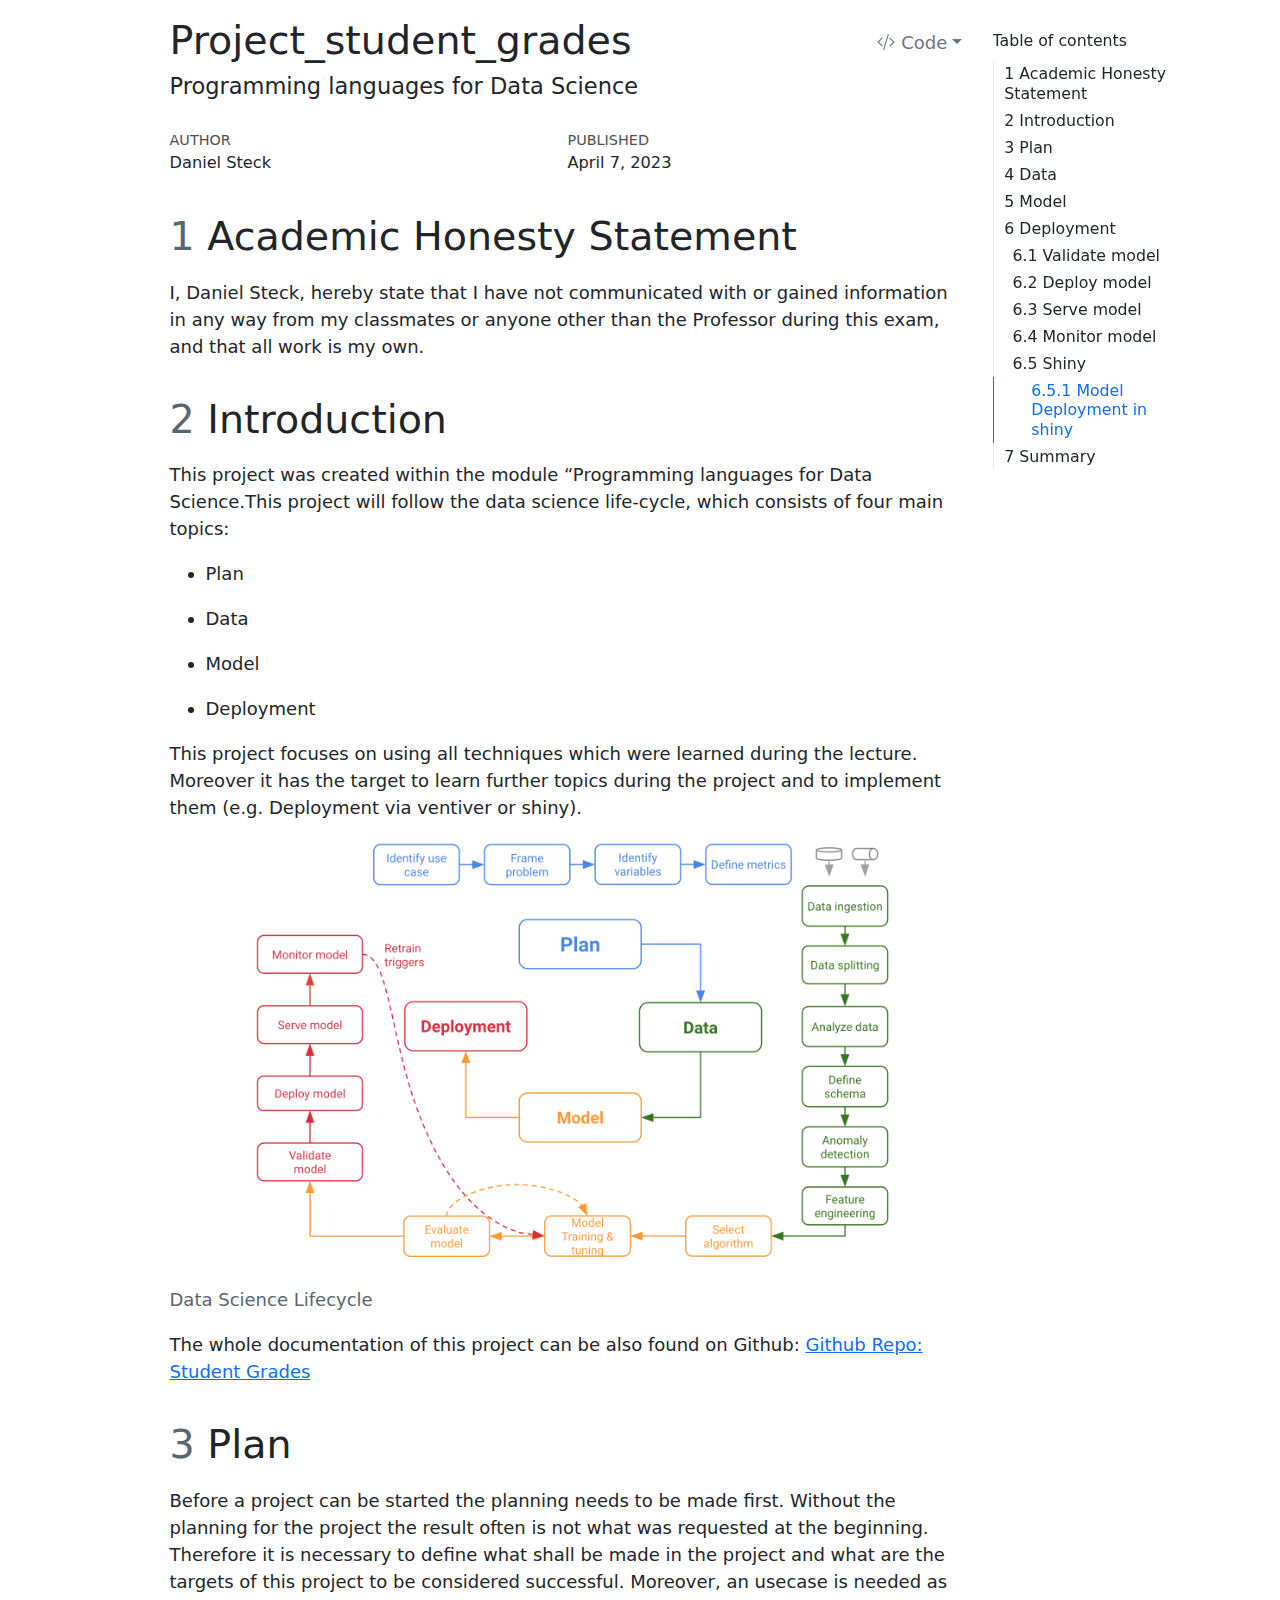
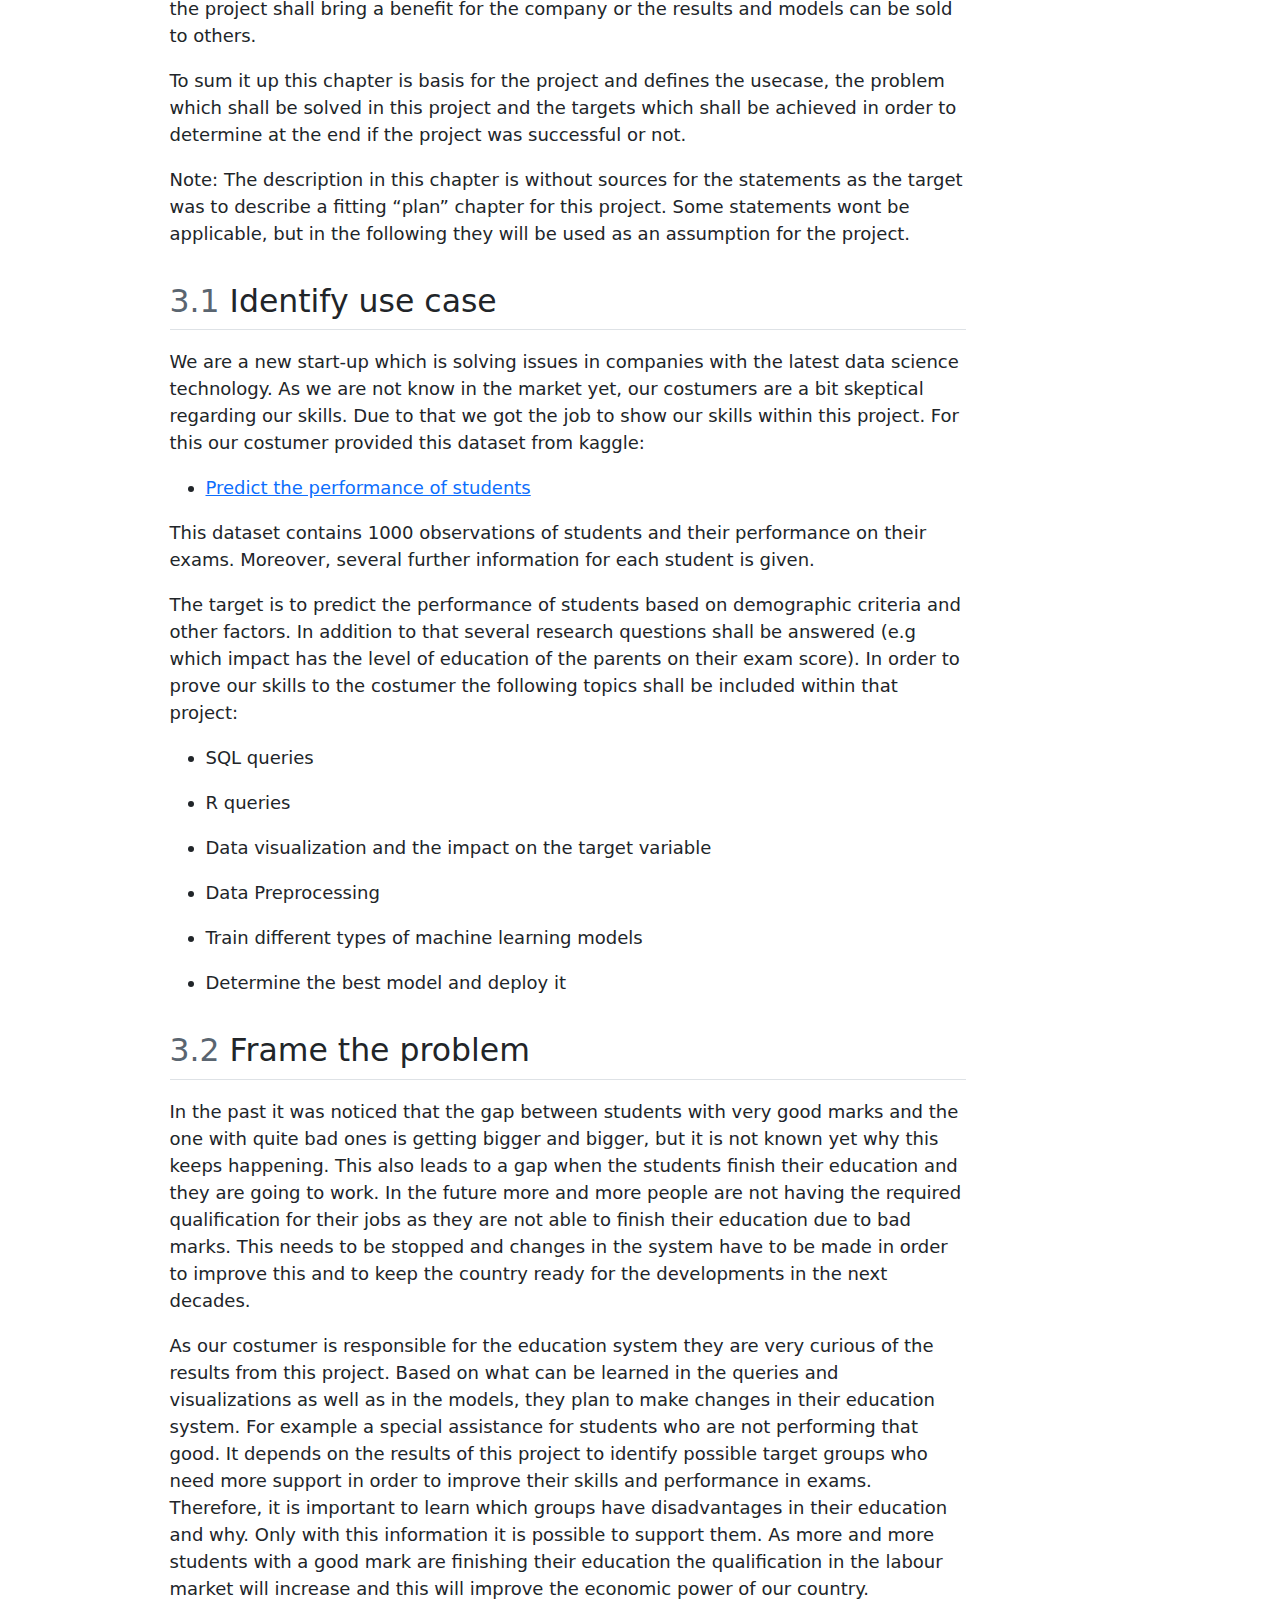
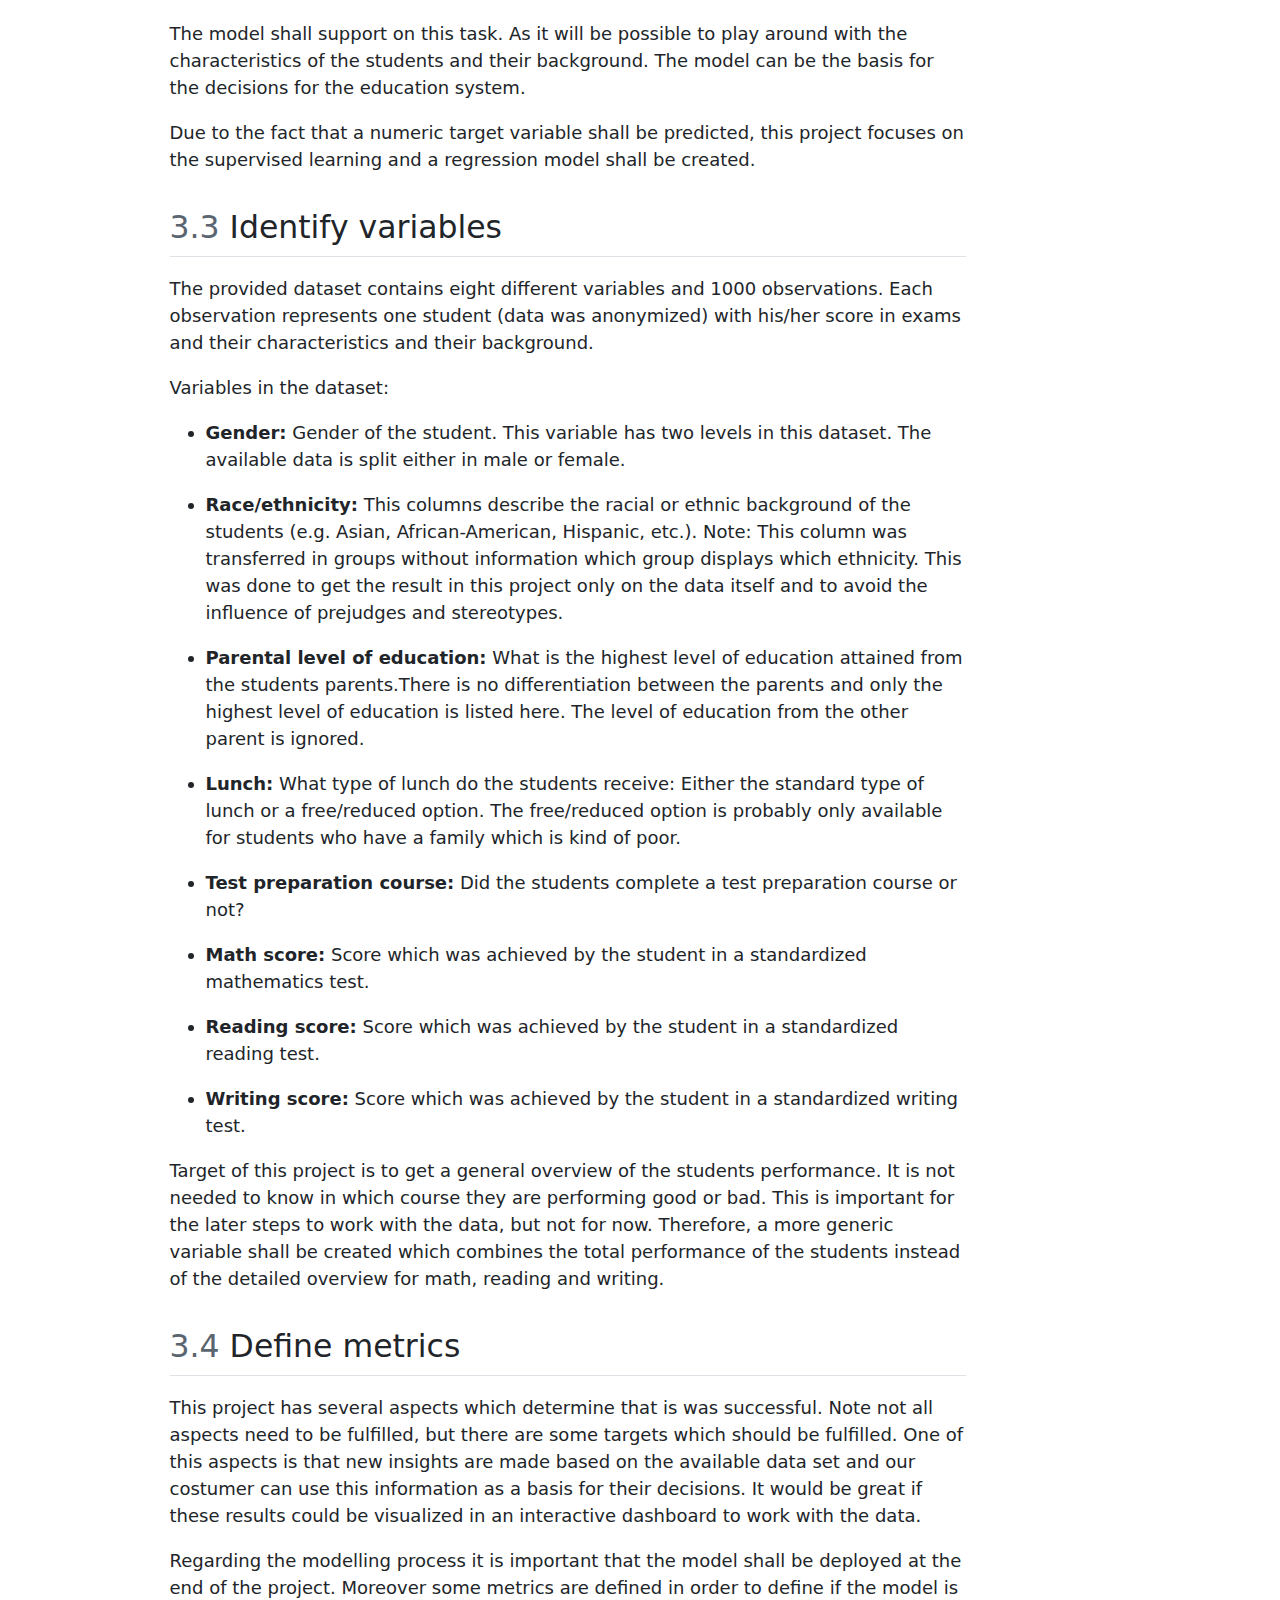
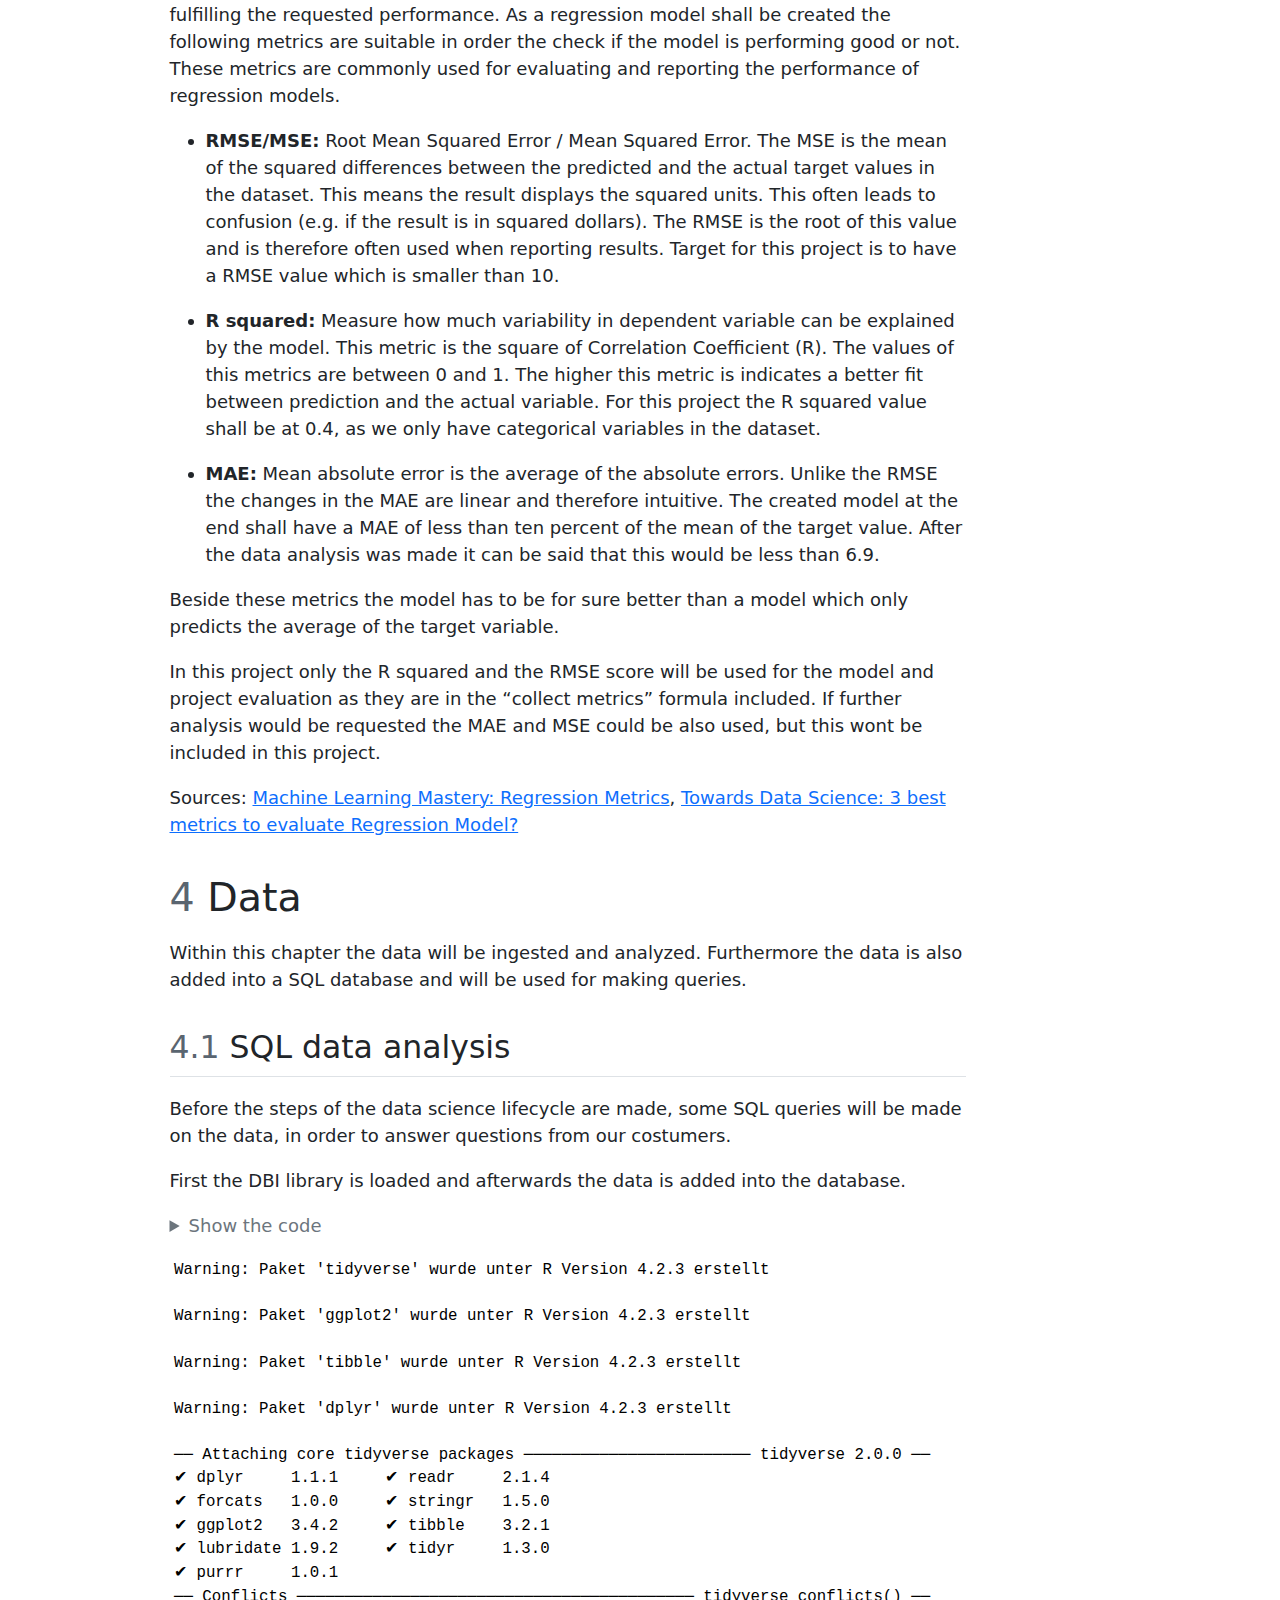
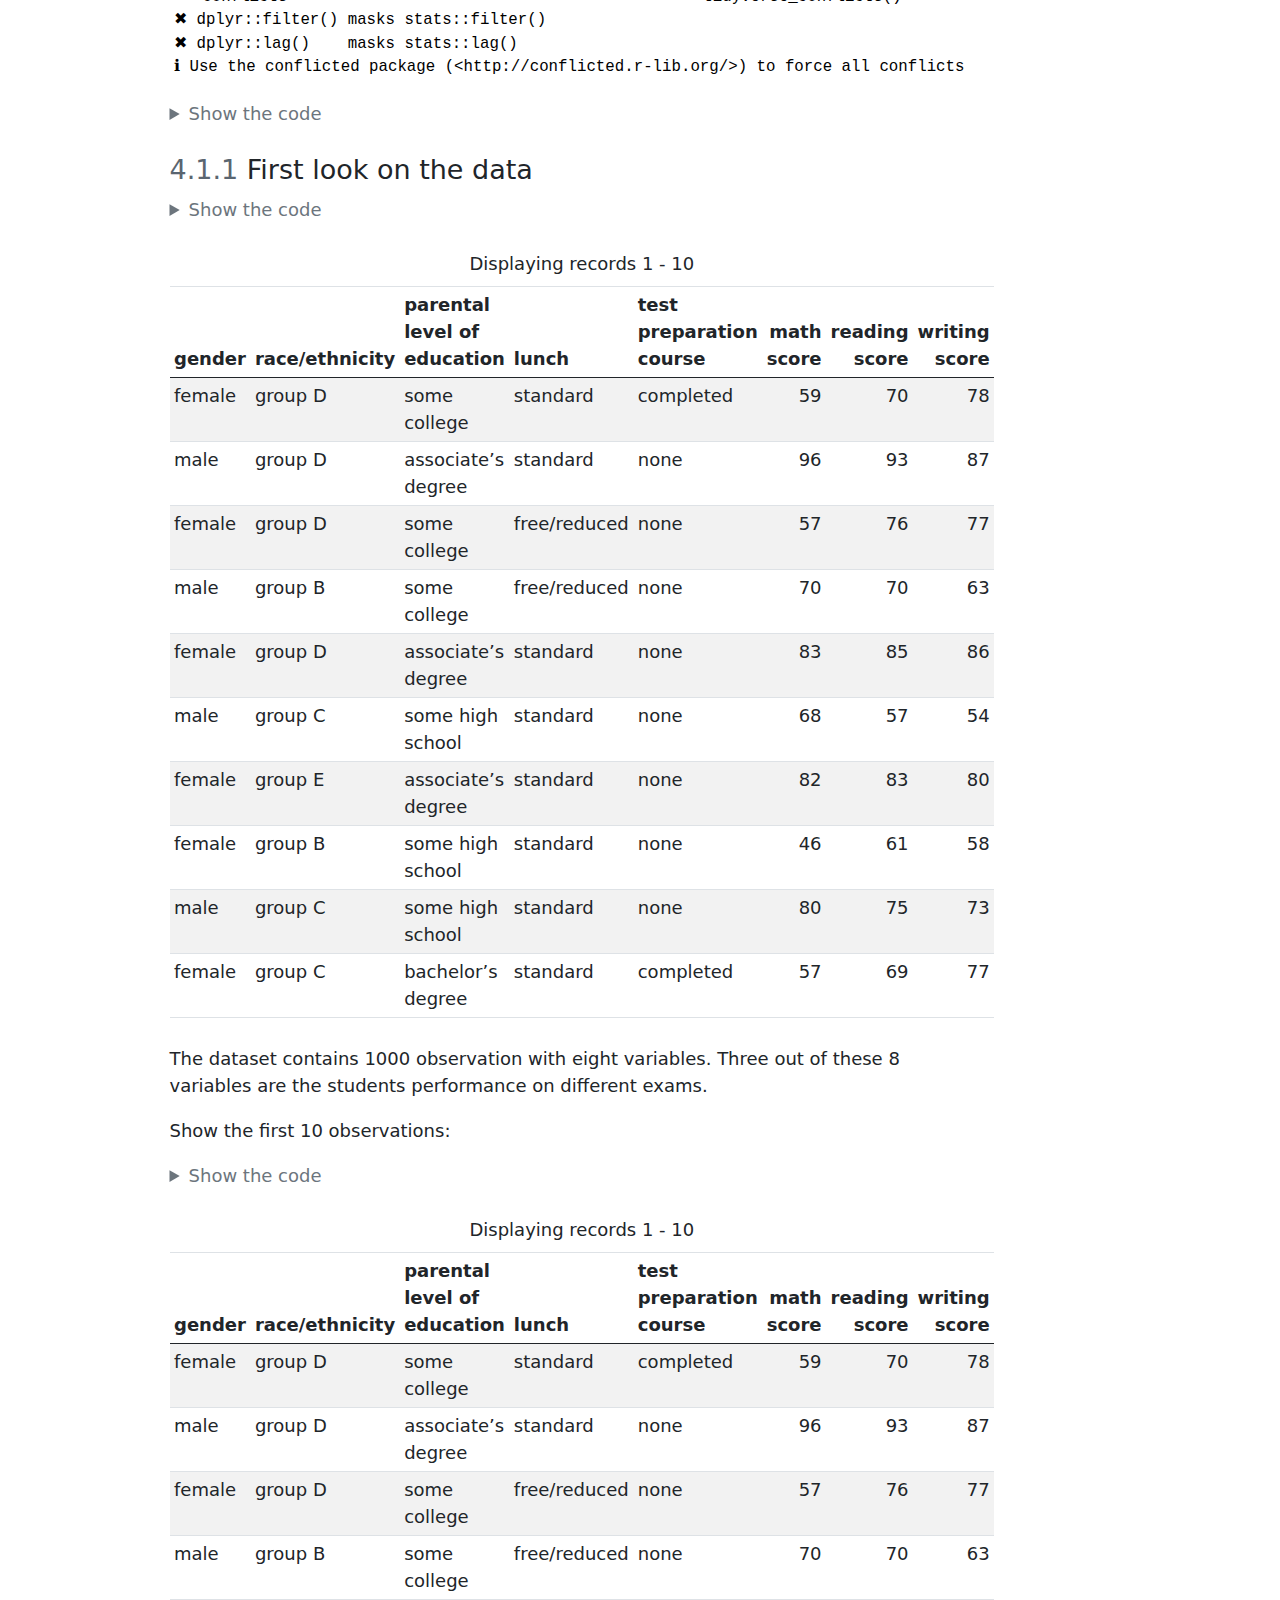
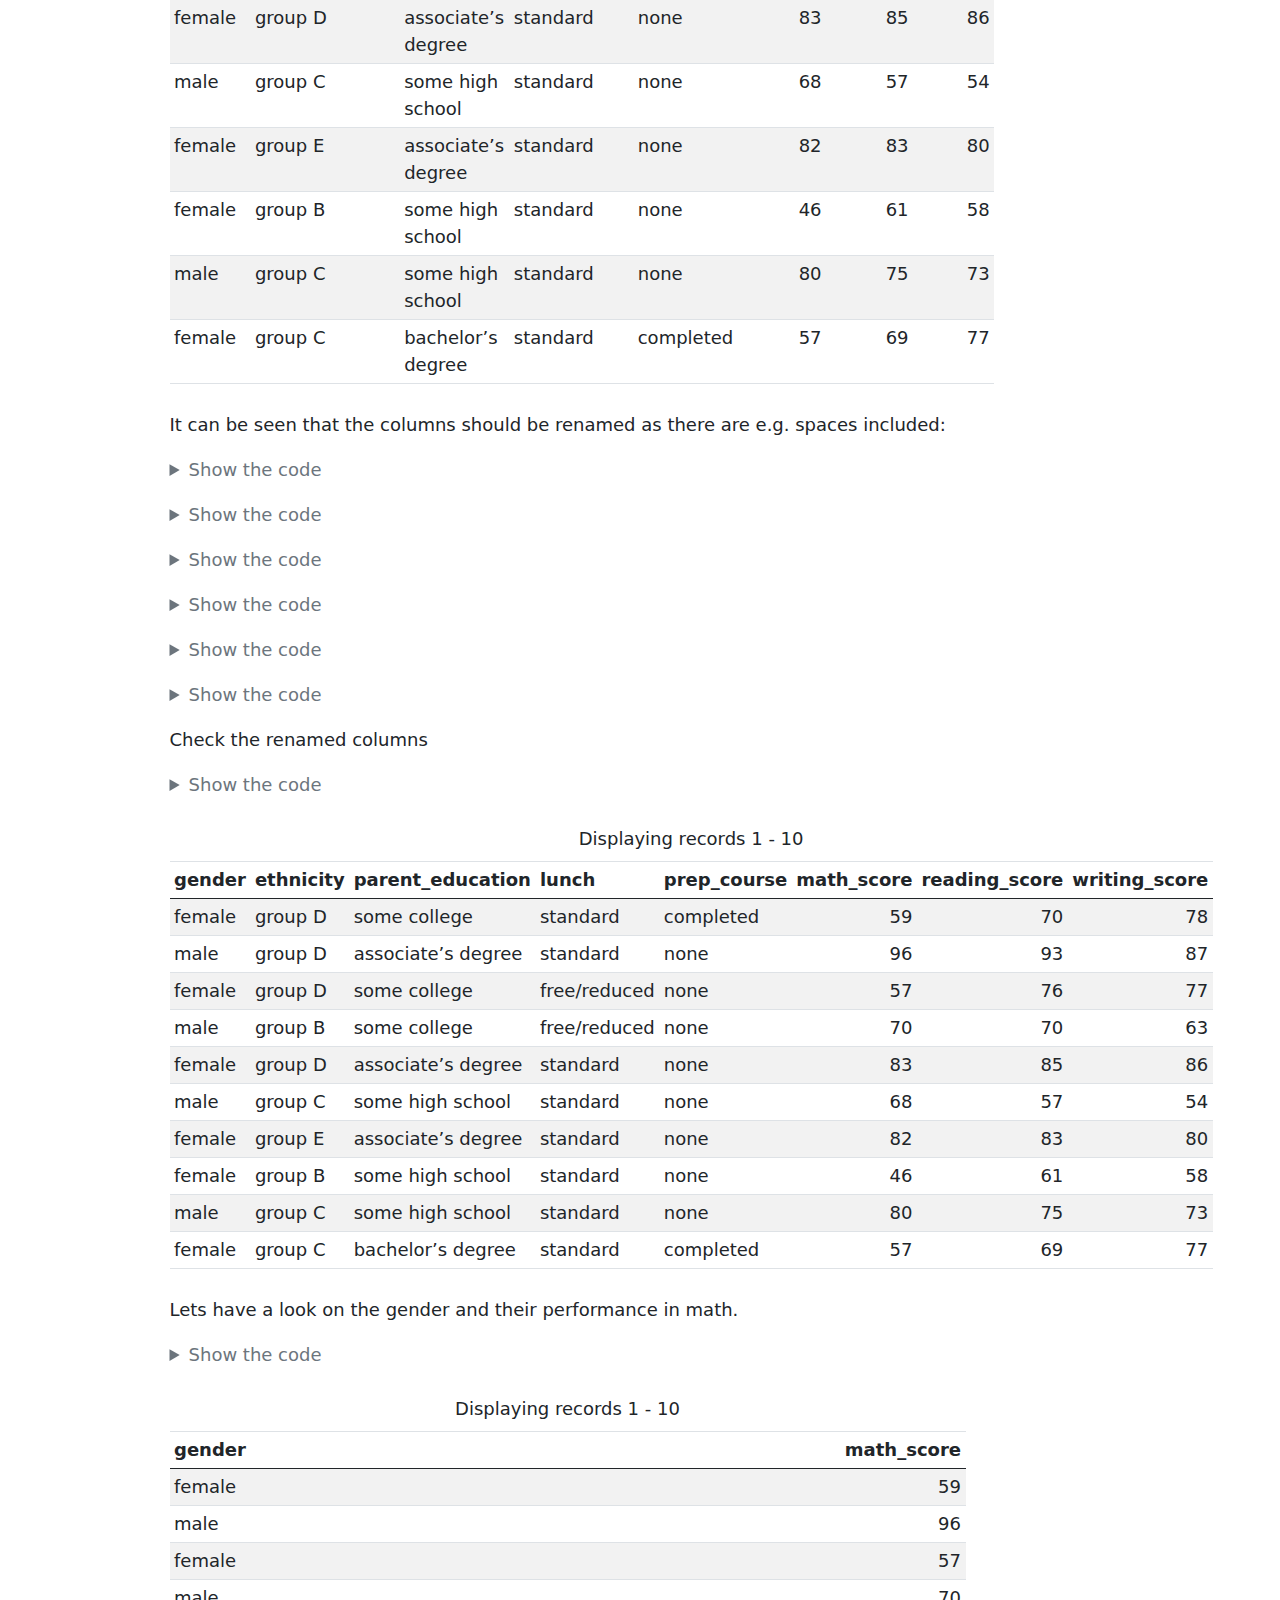
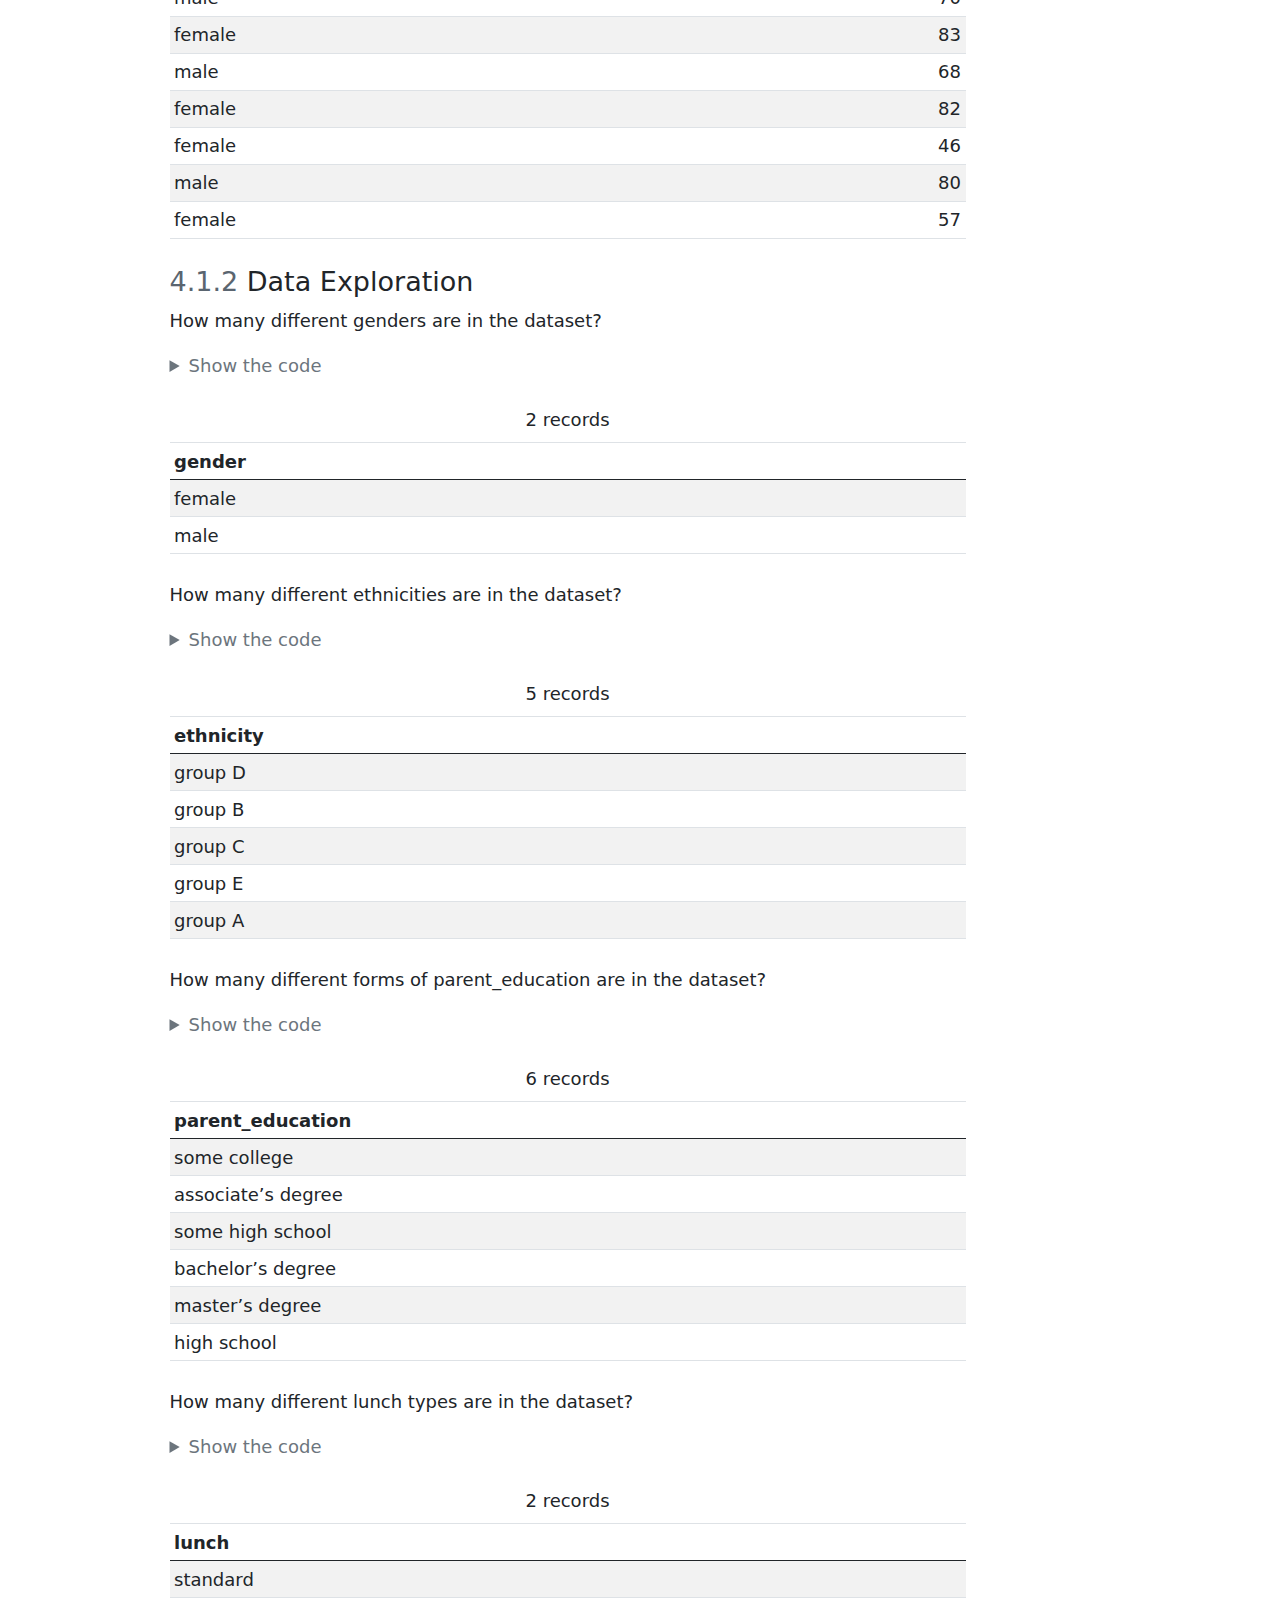
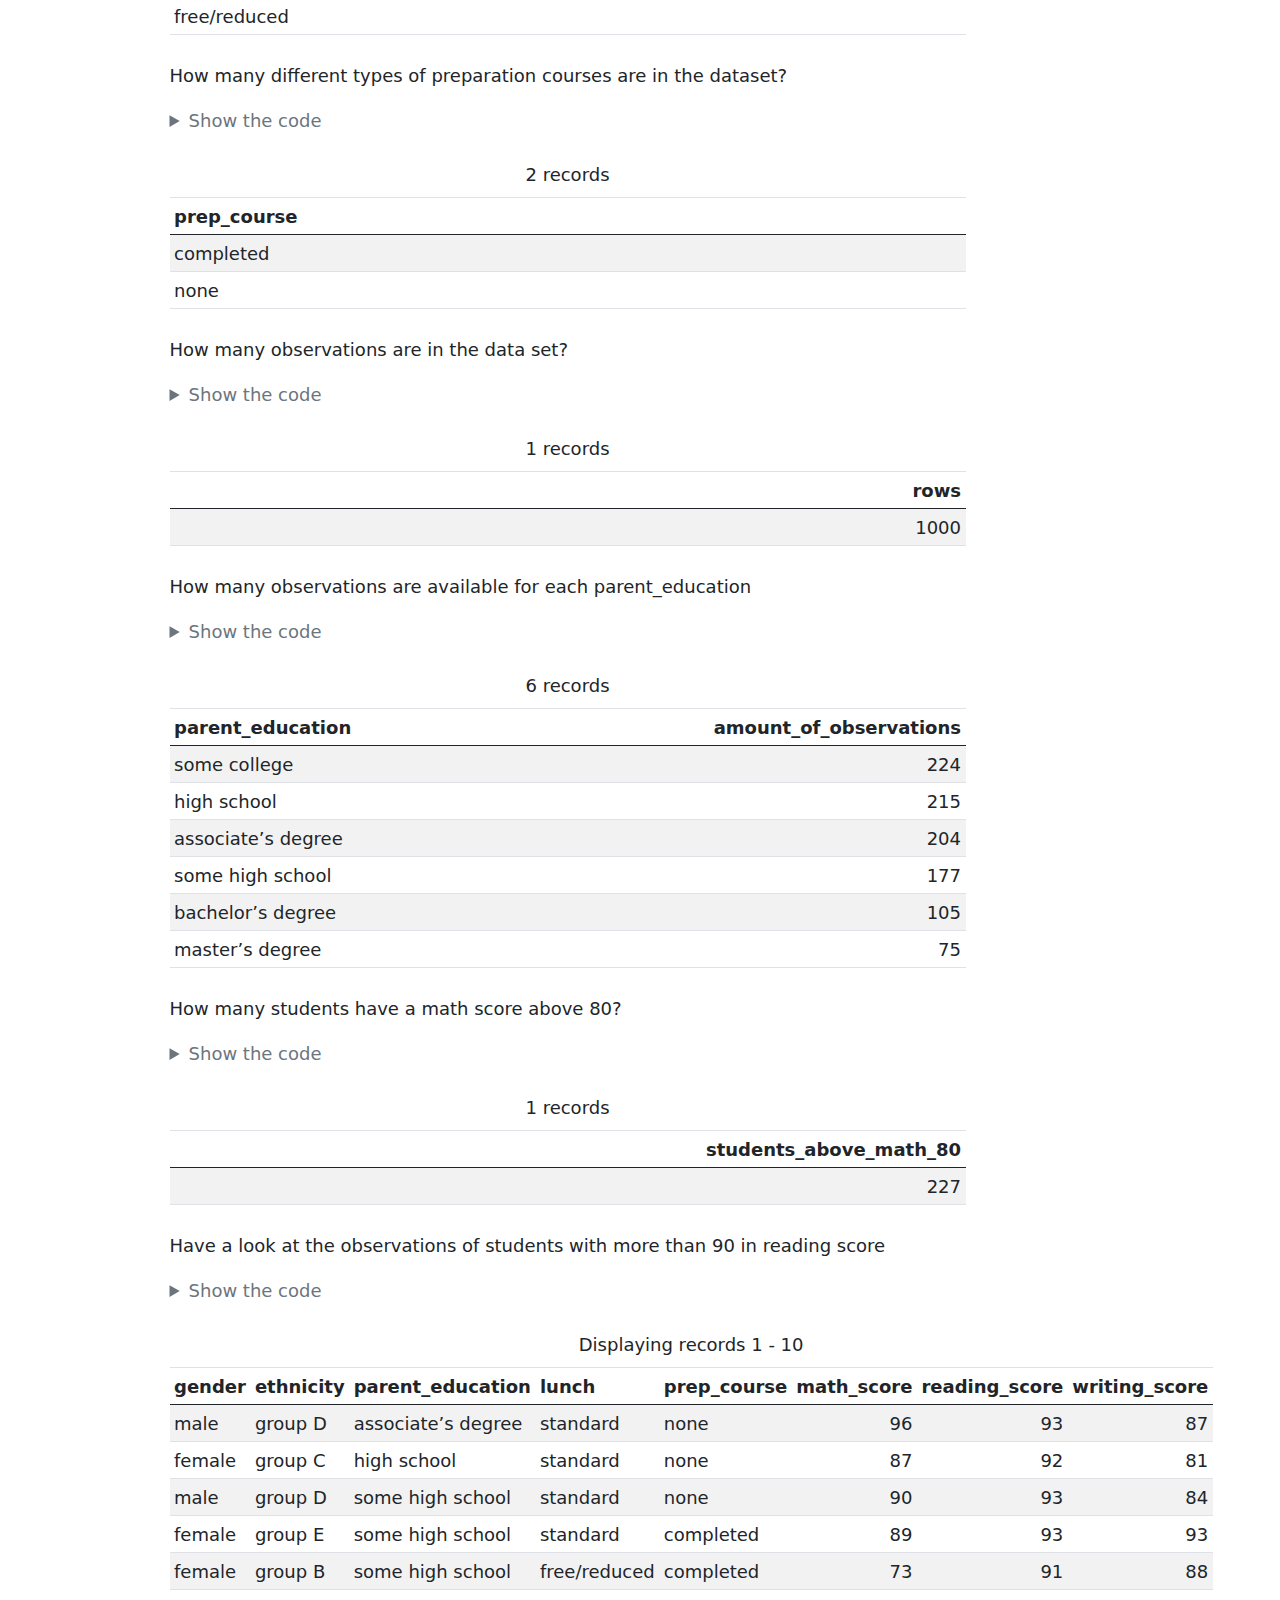
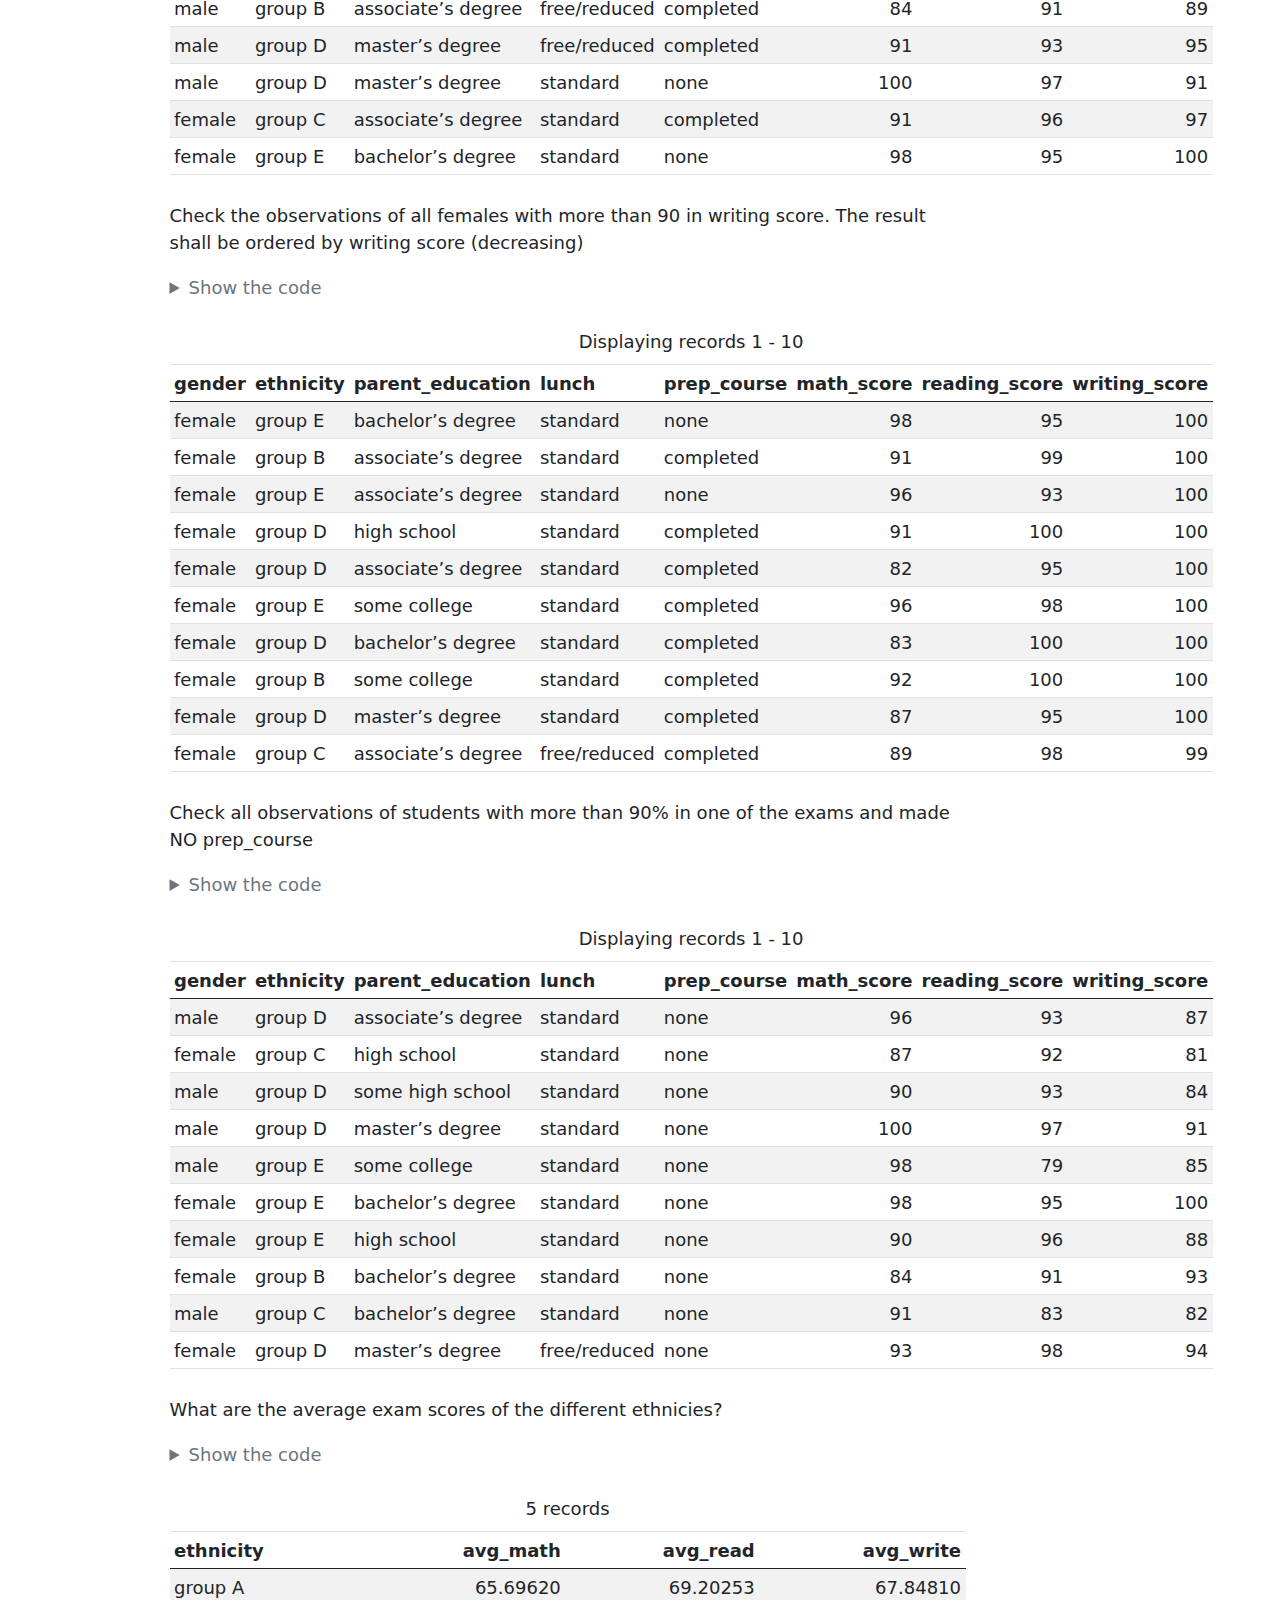
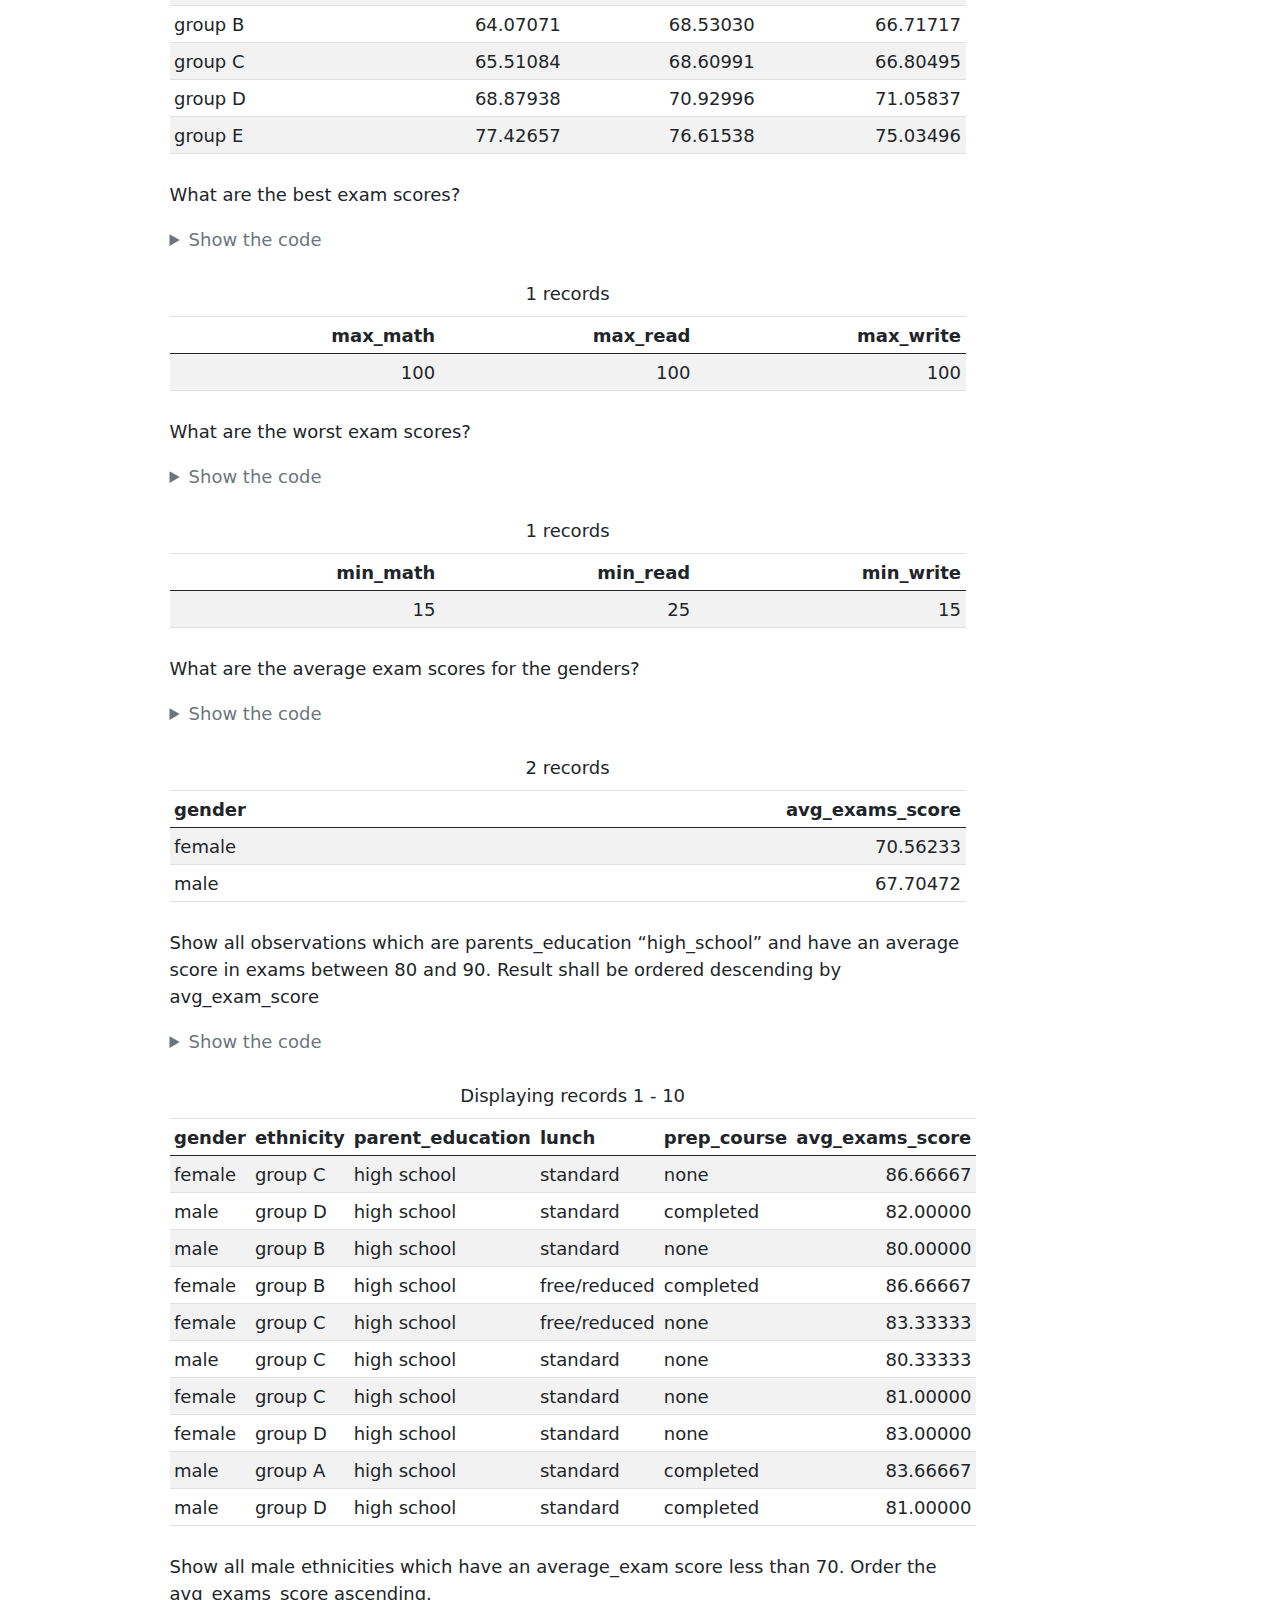
==== commit 5fa05f80: "finished" ====
--- a/Project_student_grades/Project_Daniel_Steck.html
+++ b/Project_student_grades/Project_Daniel_Steck.html
@@ -1,5 +1,5 @@
 <!DOCTYPE html>
-<!-- saved from url=(0033)http://localhost:7555/#deployment -->
+<!-- saved from url=(0049)http://localhost:7555/#academic-honesty-statement -->
 <html xmlns="http://www.w3.org/1999/xhtml" lang="en" xml:lang="en"><head><meta http-equiv="Content-Type" content="text/html; charset=UTF-8">
 
 
@@ -112,7 +112,7 @@
     <h2 id="toc-title">Table of contents</h2>
    
   <ul>
-  <li><a href="http://localhost:7555/#academic-honesty-statement" id="toc-academic-honesty-statement" class="nav-link active" data-scroll-target="#academic-honesty-statement"><span class="toc-section-number">1</span>  Academic Honesty Statement</a></li>
+  <li><a href="http://localhost:7555/#academic-honesty-statement" id="toc-academic-honesty-statement" class="nav-link" data-scroll-target="#academic-honesty-statement"><span class="toc-section-number">1</span>  Academic Honesty Statement</a></li>
   <li><a href="http://localhost:7555/#introduction" id="toc-introduction" class="nav-link" data-scroll-target="#introduction"><span class="toc-section-number">2</span>  Introduction</a></li>
   <li><a href="http://localhost:7555/#plan" id="toc-plan" class="nav-link" data-scroll-target="#plan"><span class="toc-section-number">3</span>  Plan</a>
   <ul class="collapse">
@@ -182,7 +182,7 @@
   </ul></li>
   </ul></li>
   <li><a href="http://localhost:7555/#deployment" id="toc-deployment" class="nav-link" data-scroll-target="#deployment"><span class="toc-section-number">6</span>  Deployment</a>
-  <ul class="collapse">
+  <ul class="">
   <li><a href="http://localhost:7555/#validate-model" id="toc-validate-model" class="nav-link" data-scroll-target="#validate-model"><span class="toc-section-number">6.1</span>  Validate model</a></li>
   <li><a href="http://localhost:7555/#deploy-model" id="toc-deploy-model" class="nav-link" data-scroll-target="#deploy-model"><span class="toc-section-number">6.2</span>  Deploy model</a></li>
   <li><a href="http://localhost:7555/#serve-model" id="toc-serve-model" class="nav-link" data-scroll-target="#serve-model"><span class="toc-section-number">6.3</span>  Serve model</a></li>
@@ -191,10 +191,11 @@
   <li><a href="http://localhost:7555/#ventiver-attempt-without-a-local-board" id="toc-ventiver-attempt-without-a-local-board" class="nav-link" data-scroll-target="#ventiver-attempt-without-a-local-board"><span class="toc-section-number">6.4.1</span>  Ventiver attempt without a local board</a></li>
   </ul></li>
   <li><a href="http://localhost:7555/#shiny" id="toc-shiny" class="nav-link" data-scroll-target="#shiny"><span class="toc-section-number">6.5</span>  Shiny</a>
-  <ul class="collapse">
-  <li><a href="http://localhost:7555/#model-deployment-in-shiny" id="toc-model-deployment-in-shiny" class="nav-link" data-scroll-target="#model-deployment-in-shiny"><span class="toc-section-number">6.5.1</span>  Model Deployment in shiny</a></li>
+  <ul class="">
+  <li><a href="http://localhost:7555/#model-deployment-in-shiny" id="toc-model-deployment-in-shiny" class="nav-link active" data-scroll-target="#model-deployment-in-shiny"><span class="toc-section-number">6.5.1</span>  Model Deployment in shiny</a></li>
   </ul></li>
   </ul></li>
+  <li><a href="http://localhost:7555/#summary" id="toc-summary" class="nav-link" data-scroll-target="#summary"><span class="toc-section-number">7</span>  Summary</a></li>
   </ul>
 </nav>
 </div>
@@ -307,6 +308,7 @@
 <li><p><strong>MAE:</strong> Mean absolute error is the average of the absolute errors. Unlike the RMSE the changes in the MAE are linear and therefore intuitive. The created model at the end shall have a MAE of less than ten percent of the mean of the target value. After the data analysis was made it can be said that this would be less than 6.9.</p></li>
 </ul>
 <p>Beside these metrics the model has to be for sure better than a model which only predicts the average of the target variable.</p>
+<p>In this project only the R squared and the RMSE score will be used for the model and project evaluation as they are in the “collect metrics” formula included. If further analysis would be requested the MAE and MSE could be also used, but this wont be included in this project.</p>
 <p>Sources: <a href="https://machinelearningmastery.com/regression-metrics-for-machine-learning/">Machine Learning Mastery: Regression Metrics</a>, <a href="https://towardsdatascience.com/what-are-the-best-metrics-to-evaluate-your-regression-model-418ca481755b">Towards Data Science: 3 best metrics to evaluate Regression Model?</a></p>
 </section>
 </section>
@@ -2341,7 +2343,7 @@
 </div>
 </section>
 <section id="analyze-data" class="level2" data-number="4.4">
-<h2 data-number="4.4" class="anchored reveal-anchorjs-link" data-anchor-id="analyze-data"><span class="header-section-number">4.4</span> Analyze data<a class="anchorjs-link " aria-label="Anchor" data-anchorjs-icon="" href="http://localhost:7555/#analyze-data" style="font: 1em / 1 anchorjs-icons; padding-left: 0.375em;"></a></h2>
+<h2 data-number="4.4" class="anchored" data-anchor-id="analyze-data"><span class="header-section-number">4.4</span> Analyze data<a class="anchorjs-link " aria-label="Anchor" data-anchorjs-icon="" href="http://localhost:7555/#analyze-data" style="font: 1em / 1 anchorjs-icons; padding-left: 0.375em;"></a></h2>
 <p>This chapter has the target to understand the training data and to see which variables have an influence on the outcome variable <strong>avg_score</strong>.</p>
 <section id="data-exploration-set" class="level3" data-number="4.4.1">
 <h3 data-number="4.4.1" class="anchored" data-anchor-id="data-exploration-set"><span class="header-section-number">4.4.1</span> Data exploration set<a class="anchorjs-link " aria-label="Anchor" data-anchorjs-icon="" href="http://localhost:7555/#data-exploration-set" style="font: 1em / 1 anchorjs-icons; padding-left: 0.375em;"></a></h3>
@@ -2960,7 +2962,7 @@
 <section id="model" class="level1" data-number="5">
 <h1 data-number="5"><span class="header-section-number">5</span> Model</h1>
 <p>After the data and features have been preprocessed in a format which is ready for the modeling algorithms, they can be used in the model selection process.</p>
-<p>Target for the Model and Deployment phase is to perform all steps in the usual way with tidymodels and afterwards one time by using MLFfow.</p>
+<p>Target for the Model and Deployment phase is to perform all steps in the usual way with tidymodels and afterwards one time by using MLFfow (Sadly it was not possible to get MLflow running, after several days of trying I gave up and decided to move on by deploying the model on a shiny dashboard. Regarding my issues I was in contact via mail with you Jan.&nbsp;Sadly your recommendations were not able to get MLFow running, but thank you very much for your assistance).</p>
 <section id="select-algorithm" class="level2" data-number="5.1">
 <h2 data-number="5.1" class="anchored" data-anchor-id="select-algorithm"><span class="header-section-number">5.1</span> Select algorithm<a class="anchorjs-link " aria-label="Anchor" data-anchorjs-icon="" href="http://localhost:7555/#select-algorithm" style="font: 1em / 1 anchorjs-icons; padding-left: 0.375em;"></a></h2>
 <p>The target is to predict the <em>avg_score</em> of students in exams. This outcome variable is numeric. Therefore a <strong>Regression</strong> model needs to be selected for this usecase. As labeled data is available a supervised learning is performed. The following page is used to select three different model types and their engines: <a href="https://www.tidymodels.org/find/parsnip/">Tidymodels: Search parsnip models</a></p>
@@ -3082,7 +3084,7 @@
 </section>
 </section>
 <section id="model-training-evaluation" class="level2" data-number="5.3">
-<h2 data-number="5.3" class="anchored reveal-anchorjs-link" data-anchor-id="model-training-evaluation"><span class="header-section-number">5.3</span> Model training &amp; evaluation<a class="anchorjs-link " aria-label="Anchor" data-anchorjs-icon="" href="http://localhost:7555/#model-training-evaluation" style="font: 1em / 1 anchorjs-icons; padding-left: 0.375em;"></a></h2>
+<h2 data-number="5.3" class="anchored" data-anchor-id="model-training-evaluation"><span class="header-section-number">5.3</span> Model training &amp; evaluation<a class="anchorjs-link " aria-label="Anchor" data-anchorjs-icon="" href="http://localhost:7555/#model-training-evaluation" style="font: 1em / 1 anchorjs-icons; padding-left: 0.375em;"></a></h2>
 <section id="boosted-tree-1" class="level3" data-number="5.3.1">
 <h3 data-number="5.3.1" class="anchored" data-anchor-id="boosted-tree-1"><span class="header-section-number">5.3.1</span> Boosted tree<a class="anchorjs-link " aria-label="Anchor" data-anchorjs-icon="" href="http://localhost:7555/#boosted-tree-1" style="font: 1em / 1 anchorjs-icons; padding-left: 0.375em;"></a></h3>
 <div class="cell">
@@ -3206,6 +3208,7 @@
 <p><img src="./Project_Daniel_Steck_files/plot_lin_reg_res_1-1.png" class="img-fluid" width="672"></p>
 </div>
 </div>
+<p>Compared to the XGboost model the predictions of the linear model are spreading less around the diagonal line. Therefore it can be seen in this plot that the linear model is performing better than the XGboost model. This was also seen with the RMSE value.</p>
 </section>
 <section id="single-layer-perceptron" class="level3" data-number="5.3.3">
 <h3 data-number="5.3.3" class="anchored reveal-anchorjs-link" data-anchor-id="single-layer-perceptron"><span class="header-section-number">5.3.3</span> Single Layer Perceptron<a class="anchorjs-link " aria-label="Anchor" data-anchorjs-icon="" href="http://localhost:7555/#single-layer-perceptron" style="font: 1em / 1 anchorjs-icons; padding-left: 0.375em;"></a></h3>
@@ -3257,7 +3260,7 @@
 <div class="sourceCode cell-code" id="cb93"><pre class="sourceCode r code-with-copy"><code class="sourceCode r"><span id="cb93-1"><a href="http://localhost:7555/#cb93-1" aria-hidden="true" tabindex="-1"></a></span>
 <span id="cb93-2"><a href="http://localhost:7555/#cb93-2" aria-hidden="true" tabindex="-1"></a>assess_neural_res_1 <span class="ot">&lt;-</span> <span class="fu">collect_predictions</span>(neural_res_1)</span>
 <span id="cb93-3"><a href="http://localhost:7555/#cb93-3" aria-hidden="true" tabindex="-1"></a></span>
-<span id="cb93-4"><a href="http://localhost:7555/#cb93-4" aria-hidden="true" tabindex="-1"></a>assess_xgb_res_1 <span class="sc">%&gt;%</span> </span>
+<span id="cb93-4"><a href="http://localhost:7555/#cb93-4" aria-hidden="true" tabindex="-1"></a>assess_neural_res_1 <span class="sc">%&gt;%</span> </span>
 <span id="cb93-5"><a href="http://localhost:7555/#cb93-5" aria-hidden="true" tabindex="-1"></a>  <span class="fu">ggplot</span>(<span class="fu">aes</span>(<span class="at">x =</span> avg_score, <span class="at">y =</span> .pred)) <span class="sc">+</span>   <span class="fu">geom_point</span>(<span class="at">alpha =</span> .<span class="dv">15</span>) <span class="sc">+</span></span>
 <span id="cb93-6"><a href="http://localhost:7555/#cb93-6" aria-hidden="true" tabindex="-1"></a>  <span class="fu">geom_abline</span>(<span class="at">col =</span> <span class="st">"blue"</span>) <span class="sc">+</span> </span>
 <span id="cb93-7"><a href="http://localhost:7555/#cb93-7" aria-hidden="true" tabindex="-1"></a>  <span class="fu">coord_obs_pred</span>() <span class="sc">+</span> </span>
@@ -3268,10 +3271,11 @@
 <p><img src="./Project_Daniel_Steck_files/plot_neural_res_1-1.png" class="img-fluid" width="672"></p>
 </div>
 </div>
+<p>This plot looks completely different to the two previous plots. It seems like the neural network is predicting mainly certain values. It can be seen clearly that the predictions are on certain lines. E.g. the most predictions are at 70. There are only minor predictions which are spreaded around and are not always on a straight line.</p>
 </section>
 </section>
 <section id="feature-selection" class="level2" data-number="5.4">
-<h2 data-number="5.4" class="anchored reveal-anchorjs-link" data-anchor-id="feature-selection"><span class="header-section-number">5.4</span> Feature Selection<a class="anchorjs-link " aria-label="Anchor" data-anchorjs-icon="" href="http://localhost:7555/#feature-selection" style="font: 1em / 1 anchorjs-icons; padding-left: 0.375em;"></a></h2>
+<h2 data-number="5.4" class="anchored" data-anchor-id="feature-selection"><span class="header-section-number">5.4</span> Feature Selection<a class="anchorjs-link " aria-label="Anchor" data-anchorjs-icon="" href="http://localhost:7555/#feature-selection" style="font: 1em / 1 anchorjs-icons; padding-left: 0.375em;"></a></h2>
 <p>After the initial models were created and their results were visualized, lets have a look on the feature importance’s. Currently all available features were used for the model creation. Therefore lets analyze the Feature Importance and maybe it might be better to remove some features.</p>
 <div class="cell">
 <details>
@@ -3317,8 +3321,8 @@
 <p><img src="./Project_Daniel_Steck_files/feature_importance_caret-1.png" class="img-fluid" width="672"></p>
 </div>
 </div>
-<p>It can be seen that the other exam scores are having the biggest influence on the average score - which totally makes sense as these variables are the basis for this variable. This is exactly why they need to be removed from the modelling, even though they have a huge feature importance.</p>
-<p>Beside these variables the most important features are the <code>lunch</code> and <code>test_preparation</code>variables. Also an important features seems to be the <code>ethnic_group</code> but only for one level (Group E). The other levels have only a very small influence on the result. Also the <code>gender</code> variable seems to be a bit important. The lowest feature importance is brought in by the <code>parent_education</code> as most of the levels have only a very small Importance. This result is matching the learning from the data visualization. In that chapter it was learned the most of the other levels have only a small impact on the average exam score.</p>
+<p>It can be seen that the other exam scores are having the biggest influence on the average score - which totally makes sense as these variables are the basis for the target variable. This is exactly why they need to be removed from the modelling, even though they have a huge feature importance.</p>
+<p>Beside these variables the most important features are the <code>lunch</code> and <code>test_preparation</code>variables. Also an important features seems to be the <code>ethnic_group</code> but only for one level (Group E). The other levels have only a very small influence on the result. Also the <code>gender</code> variable seems to be a bit important. The lowest feature importance is brought in by the <code>parent_education</code> as most of the levels have only a very small importance. This result is matching the learning from the data visualization. In that chapter it was learned the most of the other levels have only a small impact on the average exam score.</p>
 <p><strong>Forward Selection</strong></p>
 <p>Lets make a simple model in which a Forward selection if performed. The result of this shall determine the variables which shall be used in all models.</p>
 <div class="cell">
@@ -3420,7 +3424,7 @@
 <p>For better results of the model it would make sense to have a deeper analysis of the adjusted R squared score for the added variables. Moreover it would probably make sense to reduce the amount of levels in the variables. For example some ethnic groups have almost no difference between their performance on the average exam score.</p>
 </section>
 <section id="model-tuning" class="level2" data-number="5.5">
-<h2 data-number="5.5" class="anchored reveal-anchorjs-link" data-anchor-id="model-tuning"><span class="header-section-number">5.5</span> Model Tuning<a class="anchorjs-link " aria-label="Anchor" data-anchorjs-icon="" href="http://localhost:7555/#model-tuning" style="font: 1em / 1 anchorjs-icons; padding-left: 0.375em;"></a></h2>
+<h2 data-number="5.5" class="anchored" data-anchor-id="model-tuning"><span class="header-section-number">5.5</span> Model Tuning<a class="anchorjs-link " aria-label="Anchor" data-anchorjs-icon="" href="http://localhost:7555/#model-tuning" style="font: 1em / 1 anchorjs-icons; padding-left: 0.375em;"></a></h2>
 <p>This chapter will cover the possibilities of model tuning. For this the three created basis models will be tuned. In the first step the adaption of parameters is made manually. In the second step the tune package is used. For the model performance only the numeric results will be compared. No further analysis of the visualization of model results will be made. At the end the model with the best performance will be used to make a final fit on the training data.</p>
 <p>As a comparison a model which only contains the mean will be created. This will be used as a simple comparison if the created model performs better than a simple guess of the mean for all exam scores.</p>
 <section id="boosted-tree-2" class="level3" data-number="5.5.1">
@@ -3602,7 +3606,7 @@
 </details>
 </div>
 <p>The hyper parameter optimization with the tune package increased the RMSE a lot compared to the initial model. It has also increased to the manual selected hyper parameters.</p>
-<p>But it has to be said that I am skeptical regarding the selected best hyper parameters… Tree_depth of one and a min_n of two do not seem to be robust for new data… Probably the model is overfitting.</p>
+<p>But it has to be said that I am skeptical regarding the selected best hyper parameters… Tree_depth of one and a min_n of two do not seem to be robust for new data… Probably the model will be overfitting.</p>
 </section>
 <section id="linear-regression-2" class="level3" data-number="5.5.2">
 <h3 data-number="5.5.2" class="anchored" data-anchor-id="linear-regression-2"><span class="header-section-number">5.5.2</span> Linear regression<a class="anchorjs-link " aria-label="Anchor" data-anchorjs-icon="" href="http://localhost:7555/#linear-regression-2" style="font: 1em / 1 anchorjs-icons; padding-left: 0.375em;"></a></h3>
@@ -3950,8 +3954,9 @@
 <section id="deployment" class="level1" data-number="6">
 <h1 data-number="6"><span class="header-section-number">6</span> Deployment</h1>
 <p>Within this chapter three different topics shall be made. On the one hand the model deployment via ventiver shall be made. For this the model shall be validated, deployed, etc…</p>
-<p>Moreover, a dashbaord shall be created which displays the dataset and in which different visualizations can be made. It would be also possible to add there the model and make predictions within that Dashboard, but I do prefer to also have a look in the other tools instead of going very deep only in one tool. With that I am familiar with more tools and can decide in future which fits best for certain problems. The code for the dashboard is in a separate folder.</p>
+<p>Moreover, a dashboard shall be created which displays the dataset and in which different visualizations can be made. It would be also possible to add there the model and make predictions within that Dashboard, but I do prefer to also have a look in the other tools instead of going very deep only in one tool. With that I am familiar with more tools and can decide in future which fits best for certain problems. The code for the dashboard is in a separate folder.</p>
 <p>As third target of this chapter MLFlow shall be used for modeling, model monitoring etc.</p>
+<p>Update: As stated in the model chapter, I was not able to get MLFlow running, therefore MLflow wont be used in this project. Instead of this I deployed my model on the shiny dashboard.</p>
 <section id="validate-model" class="level2" data-number="6.1">
 <h2 data-number="6.1" class="anchored" data-anchor-id="validate-model"><span class="header-section-number">6.1</span> Validate model<a class="anchorjs-link " aria-label="Anchor" data-anchorjs-icon="" href="http://localhost:7555/#validate-model" style="font: 1em / 1 anchorjs-icons; padding-left: 0.375em;"></a></h2>
 <p>In this chapter the best model from the modeling will be fitted on all training data instead of only the split cross-validation data set. The final fitted model can be deployed and validated on the test data.</p>
@@ -4020,7 +4025,7 @@
 </div>
 <p>The RMSE score of a model which is only predicting the mean is worse than the created model. Even thought the difference is not that big…</p>
 <p>As the created model is better than a simple model which only predicts the mean the project can continue and the deployment can be made.</p>
-<p>Atleast the model is better than this simple one for comparison. If the set target was not achieved, this still shows that the created model is atleast better then only a mean prediction.</p>
+<p>At least the model is better than this simple one for comparison. If the set target was not achieved, this still shows that the created model is at least better then only a mean prediction.</p>
 </section>
 <section id="deploy-model" class="level2" data-number="6.2">
 <h2 data-number="6.2" class="anchored" data-anchor-id="deploy-model"><span class="header-section-number">6.2</span> Deploy model<a class="anchorjs-link " aria-label="Anchor" data-anchorjs-icon="" href="http://localhost:7555/#deploy-model" style="font: 1em / 1 anchorjs-icons; padding-left: 0.375em;"></a></h2>
@@ -4083,7 +4088,7 @@
 <span id="cb136-2"><a href="http://localhost:7555/#cb136-2" aria-hidden="true" tabindex="-1"></a><span class="do">## # A tibble: 1 × 3</span></span>
 <span id="cb136-3"><a href="http://localhost:7555/#cb136-3" aria-hidden="true" tabindex="-1"></a><span class="do">##   version                created             hash </span></span>
 <span id="cb136-4"><a href="http://localhost:7555/#cb136-4" aria-hidden="true" tabindex="-1"></a><span class="do">##   &lt;chr&gt;                  &lt;dttm&gt;              &lt;chr&gt;</span></span>
-<span id="cb136-5"><a href="http://localhost:7555/#cb136-5" aria-hidden="true" tabindex="-1"></a><span class="do">## 1 20230429T133343Z-87efe 2023-04-29 15:33:43 87efe</span></span></code><button title="Copy to Clipboard" class="code-copy-button"><i class="bi"></i></button></pre></div>
+<span id="cb136-5"><a href="http://localhost:7555/#cb136-5" aria-hidden="true" tabindex="-1"></a><span class="do">## 1 20230429T142118Z-87efe 2023-04-29 16:21:18 87efe</span></span></code><button title="Copy to Clipboard" class="code-copy-button"><i class="bi"></i></button></pre></div>
 </details>
 </div>
 </section>
@@ -4161,7 +4166,7 @@
 <div class="sourceCode cell-code" id="cb141"><pre class="sourceCode r code-with-copy"><code class="sourceCode r"><span id="cb141-1"><a href="http://localhost:7555/#cb141-1" aria-hidden="true" tabindex="-1"></a>v_2 <span class="ot">&lt;-</span> <span class="fu">readRDS</span>( <span class="at">file =</span> <span class="st">"exam_model.rds"</span>)</span></code><button title="Copy to Clipboard" class="code-copy-button"><i class="bi"></i></button></pre></div>
 </details>
 </div>
-<p>However, based on this link I assume that it is no longer possible to use the posit and rsconnect tooling without buying a subscription (which is also only possible via meetings with the posit sales team): <a href="http://beta.rstudioconnect.com/">Posit Connect decommissioned</a> Below is code on how I think it might have workied with the Server Key and API key. Note the keys from shiny are not applicable here and do not work for this…</p>
+<p>However, based on this link I assume that it is no longer possible to use the posit and rsconnect tooling without buying a subscription (which is also only possible via meetings with the posit sales team): <a href="http://beta.rstudioconnect.com/">Posit Connect decommissioned</a> Below is code on how I think it might have worked with the Server Key and API key. Note the keys from shiny are not applicable here and do not work for this…</p>
 <div class="cell">
 <details>
 <summary>Show the code</summary>
@@ -4213,14 +4218,14 @@
 <div class="cell">
 <details>
 <summary>Show the code</summary>
-<div class="sourceCode cell-code" id="cb144"><pre class="sourceCode r code-with-copy"><code class="sourceCode r"><span id="cb144-1"><a href="http://localhost:7555/#cb144-1" aria-hidden="true" tabindex="-1"></a>rsconnect<span class="sc">::</span><span class="fu">setAccountInfo</span>(<span class="at">name=</span><span class="st">'danielsteck'</span>, <span class="at">token=</span><span class="st">'27FA72E141C5D1C0E638BBD54BB2421B'</span>, <span class="at">secret=</span><span class="st">'kxHXXMfIFDDJDac/jIvWP7OOffeX8+eWZdDKl/Hu'</span>)</span></code><button title="Copy to Clipboard" class="code-copy-button"><i class="bi"></i></button></pre></div>
+<div class="sourceCode cell-code" id="cb144"><pre class="sourceCode r code-with-copy"><code class="sourceCode r"><span id="cb144-1"><a href="http://localhost:7555/#cb144-1" aria-hidden="true" tabindex="-1"></a><span class="co">#rsconnect::setAccountInfo(name='danielsteck', token='Enter Token here', secret='Enter secret here')</span></span></code><button title="Copy to Clipboard" class="code-copy-button"><i class="bi"></i></button></pre></div>
 </details>
 </div>
 <p>Note: Jan I have removed here my connection details for my shiny account.</p>
-<p>For creating shiny app it is required to build an separate server.R file as well as a ui.R file in which the data for the app are stored so that the app can be run. These files were created and are stored within t a separate folder in this working directory. Therefore no further input regarding shiny can be found below. Please have a look in the r file which is creating the shiny application.</p>
+<p>For creating shiny app it is required to build an separate server.R file as well as a ui.R file in which the data for the app are stored so that the app can be run. These files were created and are stored within a separate folder in this working directory. Therefore no further input regarding shiny can be found below. Please have a look in the r file which is creating the shiny application.</p>
 <section id="model-deployment-in-shiny" class="level3" data-number="6.5.1">
 <h3 data-number="6.5.1" class="anchored" data-anchor-id="model-deployment-in-shiny"><span class="header-section-number">6.5.1</span> Model Deployment in shiny<a class="anchorjs-link " aria-label="Anchor" data-anchorjs-icon="" href="http://localhost:7555/#model-deployment-in-shiny" style="font: 1em / 1 anchorjs-icons; padding-left: 0.375em;"></a></h3>
-<p>As I am having problemns in getting MLFlow running, I decided to switch to shiny. Instead of performing the MLFlow topics I am going to deploy my model in shiny instead.</p>
+<p>As I am having problems in getting MLFlow running, I decided to switch to shiny. Instead of performing the MLFlow topics I am going to deploy my model in shiny instead.</p>
 <p>First of all the Model gets saved as RDS File.</p>
 <div class="cell">
 <details>
@@ -4262,6 +4267,7 @@
 <p>The result is the same, that’s very good. Therefore this saved model can be used within the dashboard.</p>
 <p><strong>Issues with model deployment in shiny:</strong></p>
 <p>Somehow the loaded model from above is not working in shiny. Even though the recipe is also saved and loaded in that model, it is not applicable in the shiny dashboard, as it is struggling with the workflow and recipe. Here is a second model which was tested and is not working as well. As I kept getting errors when using it. It is working within this Quarto document. If R was started new, I can load the model (above) and make predictions without any problems. But this is not working in the shiny dashboard as it has issues in working with the workflow operator. Also the saved model below is not working in shiny.</p>
+<p>Moreover it is possible to make predictions in my shiny dashboard if I add the Input data like the random_student above, where all variables are added as strings. But if I get the Input based on the users, the model is no longer capable of making predictions.</p>
 <div class="cell">
 <details>
 <summary>Show the code</summary>
@@ -4312,7 +4318,7 @@
 <span id="cb148-45"><a href="http://localhost:7555/#cb148-45" aria-hidden="true" tabindex="-1"></a><span class="fu">saveRDS</span>(model, <span class="at">file =</span> <span class="st">"another_attempt.rds"</span>)</span></code><button title="Copy to Clipboard" class="code-copy-button"><i class="bi"></i></button></pre></div>
 </details>
 </div>
-<p>As I was not able to get the loaded model running in Shiny, I used a bridging solution and made the model creation within the Shiny Dashboard code. This is only on short term until I get the issue fixed. Target is to have the model training, creation and validation in another way than the model creation. Especially if more complex models with long training cycles are created. Luckily this model is very fast created, therefore this way works in this case as a bridging solution.</p>
+<p>As I was not able to get the loaded model running in Shiny, I used a bridging solution and made the model creation within the Shiny Dashboard code. This is only on short term until I get the issue fixed. Target is to have the model training, creation and validation in another way/code than the model creation. Especially if more complex models with long training cycles are created. Luckily this model is very fast created, therefore this way works in this case as a bridging solution.</p>
 <p>Nevertheless I got my shiny Dashboard running and it is working. Below you can find the QR code in order to get access to it. As I only have the free shiny subscription it might be that me free usage hours are already used. Feel free to contact my, if you have any issues in accessing the board:</p>
 <div class="quarto-figure quarto-figure-center">
 <figure class="figure">
@@ -4320,10 +4326,18 @@
 <p></p><figcaption class="figure-caption">QR-Code for Dashboard &amp; Prediction</figcaption><p></p>
 </figure>
 </div>
+</section>
+</section>
+</section>
+<section id="summary" class="level1" data-number="7">
+<h1 data-number="7"><span class="header-section-number">7</span> Summary</h1>
+<p>Within this project our company was able to show our skills regarding data science and a lot of different knowledge was presented. Probably the costumer is no longer skeptical and will hire us in the future. All questions regarding the data were answered within querys as well in SQL as in R. Moreover, in the data visualization a lot was learned from the data and this knowledge was used within the modeling section. Regarding the modeling a lot of different techniques were used: Tidy outliners, preprocessing within recipes, different models and algorithms, feature selection, hyperparameter tuning and the interpretation of the results.</p>
+<p>The best model was used for a final fit on all data in order to have it ready for deployment. The model was deployed in ventiver and in an interactive shiny dashboard. This shiny dashboard is a great tool to play around with the data and get model predictions.</p>
+<p>Sadly the project targets from the plan chapter were not fulfilled. The created models are worse than the set target. But it was seen that all models were optimized and struggling to get below a RSME value of 12. Thats why I assume the only categorical inputs are not containing further information and the models can not be improved (at least not much). Not only the external characteristics of students determine their performance in exams. Also aspects as talent, motivation are important aspects for their performance. To come to this result is important as not only external factors do affect the performance of students. But these external characteristics lead to a noticeable impact on the average and median scores of the students.</p>
+<p>But it has to be mentioned that the created models are all better than a simple model which is only predicting the mean value. This means that the models are able to detect some patterns in the data. With this result the project can be considered as parially successful. On the one hand the failure in achieving the the performance in the metrics lead to a failure of the project. But on the other hand the learnings with the data, that the model is better than the mean and the great visualization dashboard which also included the model prediction lead to a successful project. The costumer will benefit a lot from these results as well as from the dashboard.</p>
+<p>Even though not all targets were achieved, the most important one was achieved, to make our costumer happy with the results of our work :)</p>
 <!-- -->
 
-</section>
-</section>
 </section>
 
 </main>
@@ -4630,2071 +4644,2093 @@
 <span id="cb149-116"><a href="http://localhost:7555/#cb149-116" aria-hidden="true" tabindex="-1"></a></span>
 <span id="cb149-117"><a href="http://localhost:7555/#cb149-117" aria-hidden="true" tabindex="-1"></a>Beside these metrics the model has to be for sure better than a model which only predicts the average of the target variable.</span>
 <span id="cb149-118"><a href="http://localhost:7555/#cb149-118" aria-hidden="true" tabindex="-1"></a></span>
-<span id="cb149-119"><a href="http://localhost:7555/#cb149-119" aria-hidden="true" tabindex="-1"></a>Sources: <span class="co">[</span><span class="ot">Machine Learning Mastery: Regression Metrics</span><span class="co">](https://machinelearningmastery.com/regression-metrics-for-machine-learning/)</span>, <span class="co">[</span><span class="ot">Towards Data Science: 3 best metrics to evaluate Regression Model?</span><span class="co">](https://towardsdatascience.com/what-are-the-best-metrics-to-evaluate-your-regression-model-418ca481755b)</span></span>
+<span id="cb149-119"><a href="http://localhost:7555/#cb149-119" aria-hidden="true" tabindex="-1"></a>In this project only the R squared and the RMSE score will be used for the model and project evaluation as they are in the "collect metrics" formula included. If further analysis would be requested the MAE and MSE could be also used, but this wont be included in this project.</span>
 <span id="cb149-120"><a href="http://localhost:7555/#cb149-120" aria-hidden="true" tabindex="-1"></a></span>
-<span id="cb149-121"><a href="http://localhost:7555/#cb149-121" aria-hidden="true" tabindex="-1"></a><span class="fu"># Data</span></span>
+<span id="cb149-121"><a href="http://localhost:7555/#cb149-121" aria-hidden="true" tabindex="-1"></a>Sources: <span class="co">[</span><span class="ot">Machine Learning Mastery: Regression Metrics</span><span class="co">](https://machinelearningmastery.com/regression-metrics-for-machine-learning/)</span>, <span class="co">[</span><span class="ot">Towards Data Science: 3 best metrics to evaluate Regression Model?</span><span class="co">](https://towardsdatascience.com/what-are-the-best-metrics-to-evaluate-your-regression-model-418ca481755b)</span></span>
 <span id="cb149-122"><a href="http://localhost:7555/#cb149-122" aria-hidden="true" tabindex="-1"></a></span>
-<span id="cb149-123"><a href="http://localhost:7555/#cb149-123" aria-hidden="true" tabindex="-1"></a>Within this chapter the data will be ingested and analyzed. Furthermore the data is also added into a SQL database and will be used for making queries.</span>
+<span id="cb149-123"><a href="http://localhost:7555/#cb149-123" aria-hidden="true" tabindex="-1"></a><span class="fu"># Data</span></span>
 <span id="cb149-124"><a href="http://localhost:7555/#cb149-124" aria-hidden="true" tabindex="-1"></a></span>
-<span id="cb149-125"><a href="http://localhost:7555/#cb149-125" aria-hidden="true" tabindex="-1"></a><span class="fu">## SQL data analysis</span></span>
+<span id="cb149-125"><a href="http://localhost:7555/#cb149-125" aria-hidden="true" tabindex="-1"></a>Within this chapter the data will be ingested and analyzed. Furthermore the data is also added into a SQL database and will be used for making queries.</span>
 <span id="cb149-126"><a href="http://localhost:7555/#cb149-126" aria-hidden="true" tabindex="-1"></a></span>
-<span id="cb149-127"><a href="http://localhost:7555/#cb149-127" aria-hidden="true" tabindex="-1"></a>Before the steps of the data science lifecycle are made, some SQL queries will be made on the data, in order to answer questions from our costumers.</span>
+<span id="cb149-127"><a href="http://localhost:7555/#cb149-127" aria-hidden="true" tabindex="-1"></a><span class="fu">## SQL data analysis</span></span>
 <span id="cb149-128"><a href="http://localhost:7555/#cb149-128" aria-hidden="true" tabindex="-1"></a></span>
-<span id="cb149-129"><a href="http://localhost:7555/#cb149-129" aria-hidden="true" tabindex="-1"></a>First the DBI library is loaded and afterwards the data is added into the database.</span>
+<span id="cb149-129"><a href="http://localhost:7555/#cb149-129" aria-hidden="true" tabindex="-1"></a>Before the steps of the data science lifecycle are made, some SQL queries will be made on the data, in order to answer questions from our costumers.</span>
 <span id="cb149-130"><a href="http://localhost:7555/#cb149-130" aria-hidden="true" tabindex="-1"></a></span>
-<span id="cb149-131"><a href="http://localhost:7555/#cb149-131" aria-hidden="true" tabindex="-1"></a><span class="in">```{r import_SQL_librarys}</span></span>
-<span id="cb149-132"><a href="http://localhost:7555/#cb149-132" aria-hidden="true" tabindex="-1"></a>knitr<span class="sc">::</span>opts_chunk<span class="sc">$</span><span class="fu">set</span>(<span class="at">warning =</span> <span class="cn">FALSE</span>, <span class="at">message =</span> <span class="cn">FALSE</span>, <span class="at">collapse =</span> <span class="cn">TRUE</span>) </span>
-<span id="cb149-133"><a href="http://localhost:7555/#cb149-133" aria-hidden="true" tabindex="-1"></a><span class="fu">library</span> (DBI)</span>
-<span id="cb149-134"><a href="http://localhost:7555/#cb149-134" aria-hidden="true" tabindex="-1"></a><span class="fu">library</span>(tidyverse)</span>
-<span id="cb149-135"><a href="http://localhost:7555/#cb149-135" aria-hidden="true" tabindex="-1"></a></span>
-<span id="cb149-136"><a href="http://localhost:7555/#cb149-136" aria-hidden="true" tabindex="-1"></a><span class="in">```</span></span>
+<span id="cb149-131"><a href="http://localhost:7555/#cb149-131" aria-hidden="true" tabindex="-1"></a>First the DBI library is loaded and afterwards the data is added into the database.</span>
+<span id="cb149-132"><a href="http://localhost:7555/#cb149-132" aria-hidden="true" tabindex="-1"></a></span>
+<span id="cb149-133"><a href="http://localhost:7555/#cb149-133" aria-hidden="true" tabindex="-1"></a><span class="in">```{r import_SQL_librarys}</span></span>
+<span id="cb149-134"><a href="http://localhost:7555/#cb149-134" aria-hidden="true" tabindex="-1"></a>knitr<span class="sc">::</span>opts_chunk<span class="sc">$</span><span class="fu">set</span>(<span class="at">warning =</span> <span class="cn">FALSE</span>, <span class="at">message =</span> <span class="cn">FALSE</span>, <span class="at">collapse =</span> <span class="cn">TRUE</span>) </span>
+<span id="cb149-135"><a href="http://localhost:7555/#cb149-135" aria-hidden="true" tabindex="-1"></a><span class="fu">library</span> (DBI)</span>
+<span id="cb149-136"><a href="http://localhost:7555/#cb149-136" aria-hidden="true" tabindex="-1"></a><span class="fu">library</span>(tidyverse)</span>
 <span id="cb149-137"><a href="http://localhost:7555/#cb149-137" aria-hidden="true" tabindex="-1"></a></span>
-<span id="cb149-138"><a href="http://localhost:7555/#cb149-138" aria-hidden="true" tabindex="-1"></a><span class="in">```{r database_connection}</span></span>
+<span id="cb149-138"><a href="http://localhost:7555/#cb149-138" aria-hidden="true" tabindex="-1"></a><span class="in">```</span></span>
 <span id="cb149-139"><a href="http://localhost:7555/#cb149-139" aria-hidden="true" tabindex="-1"></a></span>
-<span id="cb149-140"><a href="http://localhost:7555/#cb149-140" aria-hidden="true" tabindex="-1"></a><span class="co"># Connection to database </span></span>
-<span id="cb149-141"><a href="http://localhost:7555/#cb149-141" aria-hidden="true" tabindex="-1"></a>con <span class="ot">&lt;-</span> <span class="fu">dbConnect</span>(RSQLite<span class="sc">::</span><span class="fu">SQLite</span>(), <span class="st">":memory:"</span>)</span>
-<span id="cb149-142"><a href="http://localhost:7555/#cb149-142" aria-hidden="true" tabindex="-1"></a></span>
-<span id="cb149-143"><a href="http://localhost:7555/#cb149-143" aria-hidden="true" tabindex="-1"></a>path_sql <span class="ot">&lt;-</span> <span class="st">"https://raw.githubusercontent.com/DanielSteck/Project-Students-grades/main/exams.csv"</span></span>
+<span id="cb149-140"><a href="http://localhost:7555/#cb149-140" aria-hidden="true" tabindex="-1"></a><span class="in">```{r database_connection}</span></span>
+<span id="cb149-141"><a href="http://localhost:7555/#cb149-141" aria-hidden="true" tabindex="-1"></a></span>
+<span id="cb149-142"><a href="http://localhost:7555/#cb149-142" aria-hidden="true" tabindex="-1"></a><span class="co"># Connection to database </span></span>
+<span id="cb149-143"><a href="http://localhost:7555/#cb149-143" aria-hidden="true" tabindex="-1"></a>con <span class="ot">&lt;-</span> <span class="fu">dbConnect</span>(RSQLite<span class="sc">::</span><span class="fu">SQLite</span>(), <span class="st">":memory:"</span>)</span>
 <span id="cb149-144"><a href="http://localhost:7555/#cb149-144" aria-hidden="true" tabindex="-1"></a></span>
-<span id="cb149-145"><a href="http://localhost:7555/#cb149-145" aria-hidden="true" tabindex="-1"></a><span class="co"># Write data into database</span></span>
-<span id="cb149-146"><a href="http://localhost:7555/#cb149-146" aria-hidden="true" tabindex="-1"></a><span class="fu">dbWriteTable</span>(con, <span class="st">"exams_sql"</span>, <span class="fu">read_csv</span>(path_sql, <span class="at">show_col_types =</span> <span class="cn">FALSE</span>))</span>
-<span id="cb149-147"><a href="http://localhost:7555/#cb149-147" aria-hidden="true" tabindex="-1"></a></span>
-<span id="cb149-148"><a href="http://localhost:7555/#cb149-148" aria-hidden="true" tabindex="-1"></a><span class="co">#show table in database</span></span>
+<span id="cb149-145"><a href="http://localhost:7555/#cb149-145" aria-hidden="true" tabindex="-1"></a>path_sql <span class="ot">&lt;-</span> <span class="st">"https://raw.githubusercontent.com/DanielSteck/Project-Students-grades/main/exams.csv"</span></span>
+<span id="cb149-146"><a href="http://localhost:7555/#cb149-146" aria-hidden="true" tabindex="-1"></a></span>
+<span id="cb149-147"><a href="http://localhost:7555/#cb149-147" aria-hidden="true" tabindex="-1"></a><span class="co"># Write data into database</span></span>
+<span id="cb149-148"><a href="http://localhost:7555/#cb149-148" aria-hidden="true" tabindex="-1"></a><span class="fu">dbWriteTable</span>(con, <span class="st">"exams_sql"</span>, <span class="fu">read_csv</span>(path_sql, <span class="at">show_col_types =</span> <span class="cn">FALSE</span>))</span>
 <span id="cb149-149"><a href="http://localhost:7555/#cb149-149" aria-hidden="true" tabindex="-1"></a></span>
-<span id="cb149-150"><a href="http://localhost:7555/#cb149-150" aria-hidden="true" tabindex="-1"></a><span class="fu">dbListTables</span>(con)</span>
-<span id="cb149-151"><a href="http://localhost:7555/#cb149-151" aria-hidden="true" tabindex="-1"></a><span class="in">```</span></span>
-<span id="cb149-152"><a href="http://localhost:7555/#cb149-152" aria-hidden="true" tabindex="-1"></a></span>
-<span id="cb149-153"><a href="http://localhost:7555/#cb149-153" aria-hidden="true" tabindex="-1"></a><span class="fu">### First look on the data</span></span>
+<span id="cb149-150"><a href="http://localhost:7555/#cb149-150" aria-hidden="true" tabindex="-1"></a><span class="co">#show table in database</span></span>
+<span id="cb149-151"><a href="http://localhost:7555/#cb149-151" aria-hidden="true" tabindex="-1"></a></span>
+<span id="cb149-152"><a href="http://localhost:7555/#cb149-152" aria-hidden="true" tabindex="-1"></a><span class="fu">dbListTables</span>(con)</span>
+<span id="cb149-153"><a href="http://localhost:7555/#cb149-153" aria-hidden="true" tabindex="-1"></a><span class="in">```</span></span>
 <span id="cb149-154"><a href="http://localhost:7555/#cb149-154" aria-hidden="true" tabindex="-1"></a></span>
-<span id="cb149-155"><a href="http://localhost:7555/#cb149-155" aria-hidden="true" tabindex="-1"></a><span class="in">```{sql connection=con}</span></span>
+<span id="cb149-155"><a href="http://localhost:7555/#cb149-155" aria-hidden="true" tabindex="-1"></a><span class="fu">### First look on the data</span></span>
 <span id="cb149-156"><a href="http://localhost:7555/#cb149-156" aria-hidden="true" tabindex="-1"></a></span>
-<span id="cb149-157"><a href="http://localhost:7555/#cb149-157" aria-hidden="true" tabindex="-1"></a><span class="kw">SELECT</span> <span class="op">*</span></span>
-<span id="cb149-158"><a href="http://localhost:7555/#cb149-158" aria-hidden="true" tabindex="-1"></a><span class="kw">FROM</span> exams_sql;</span>
-<span id="cb149-159"><a href="http://localhost:7555/#cb149-159" aria-hidden="true" tabindex="-1"></a></span>
-<span id="cb149-160"><a href="http://localhost:7555/#cb149-160" aria-hidden="true" tabindex="-1"></a><span class="in">```</span></span>
+<span id="cb149-157"><a href="http://localhost:7555/#cb149-157" aria-hidden="true" tabindex="-1"></a><span class="in">```{sql connection=con}</span></span>
+<span id="cb149-158"><a href="http://localhost:7555/#cb149-158" aria-hidden="true" tabindex="-1"></a></span>
+<span id="cb149-159"><a href="http://localhost:7555/#cb149-159" aria-hidden="true" tabindex="-1"></a><span class="kw">SELECT</span> <span class="op">*</span></span>
+<span id="cb149-160"><a href="http://localhost:7555/#cb149-160" aria-hidden="true" tabindex="-1"></a><span class="kw">FROM</span> exams_sql;</span>
 <span id="cb149-161"><a href="http://localhost:7555/#cb149-161" aria-hidden="true" tabindex="-1"></a></span>
-<span id="cb149-162"><a href="http://localhost:7555/#cb149-162" aria-hidden="true" tabindex="-1"></a>The dataset contains 1000 observation with eight variables. Three out of these 8 variables are the students performance on different exams.</span>
+<span id="cb149-162"><a href="http://localhost:7555/#cb149-162" aria-hidden="true" tabindex="-1"></a><span class="in">```</span></span>
 <span id="cb149-163"><a href="http://localhost:7555/#cb149-163" aria-hidden="true" tabindex="-1"></a></span>
-<span id="cb149-164"><a href="http://localhost:7555/#cb149-164" aria-hidden="true" tabindex="-1"></a>Show the first 10 observations:</span>
+<span id="cb149-164"><a href="http://localhost:7555/#cb149-164" aria-hidden="true" tabindex="-1"></a>The dataset contains 1000 observation with eight variables. Three out of these 8 variables are the students performance on different exams.</span>
 <span id="cb149-165"><a href="http://localhost:7555/#cb149-165" aria-hidden="true" tabindex="-1"></a></span>
-<span id="cb149-166"><a href="http://localhost:7555/#cb149-166" aria-hidden="true" tabindex="-1"></a><span class="in">```{sql connection=con}</span></span>
+<span id="cb149-166"><a href="http://localhost:7555/#cb149-166" aria-hidden="true" tabindex="-1"></a>Show the first 10 observations:</span>
 <span id="cb149-167"><a href="http://localhost:7555/#cb149-167" aria-hidden="true" tabindex="-1"></a></span>
-<span id="cb149-168"><a href="http://localhost:7555/#cb149-168" aria-hidden="true" tabindex="-1"></a><span class="kw">SELECT</span> <span class="op">*</span></span>
-<span id="cb149-169"><a href="http://localhost:7555/#cb149-169" aria-hidden="true" tabindex="-1"></a><span class="kw">FROM</span> exams_sql</span>
-<span id="cb149-170"><a href="http://localhost:7555/#cb149-170" aria-hidden="true" tabindex="-1"></a><span class="kw">LIMIT</span> <span class="dv">10</span>;</span>
-<span id="cb149-171"><a href="http://localhost:7555/#cb149-171" aria-hidden="true" tabindex="-1"></a><span class="in">```</span></span>
-<span id="cb149-172"><a href="http://localhost:7555/#cb149-172" aria-hidden="true" tabindex="-1"></a></span>
-<span id="cb149-173"><a href="http://localhost:7555/#cb149-173" aria-hidden="true" tabindex="-1"></a>It can be seen that the columns should be renamed as there are e.g. spaces included:</span>
+<span id="cb149-168"><a href="http://localhost:7555/#cb149-168" aria-hidden="true" tabindex="-1"></a><span class="in">```{sql connection=con}</span></span>
+<span id="cb149-169"><a href="http://localhost:7555/#cb149-169" aria-hidden="true" tabindex="-1"></a></span>
+<span id="cb149-170"><a href="http://localhost:7555/#cb149-170" aria-hidden="true" tabindex="-1"></a><span class="kw">SELECT</span> <span class="op">*</span></span>
+<span id="cb149-171"><a href="http://localhost:7555/#cb149-171" aria-hidden="true" tabindex="-1"></a><span class="kw">FROM</span> exams_sql</span>
+<span id="cb149-172"><a href="http://localhost:7555/#cb149-172" aria-hidden="true" tabindex="-1"></a><span class="kw">LIMIT</span> <span class="dv">10</span>;</span>
+<span id="cb149-173"><a href="http://localhost:7555/#cb149-173" aria-hidden="true" tabindex="-1"></a><span class="in">```</span></span>
 <span id="cb149-174"><a href="http://localhost:7555/#cb149-174" aria-hidden="true" tabindex="-1"></a></span>
-<span id="cb149-175"><a href="http://localhost:7555/#cb149-175" aria-hidden="true" tabindex="-1"></a><span class="in">```{sql connection=con}</span></span>
+<span id="cb149-175"><a href="http://localhost:7555/#cb149-175" aria-hidden="true" tabindex="-1"></a>It can be seen that the columns should be renamed as there are e.g. spaces included:</span>
 <span id="cb149-176"><a href="http://localhost:7555/#cb149-176" aria-hidden="true" tabindex="-1"></a></span>
-<span id="cb149-177"><a href="http://localhost:7555/#cb149-177" aria-hidden="true" tabindex="-1"></a><span class="kw">ALTER</span> <span class="kw">TABLE</span> exams_sql</span>
-<span id="cb149-178"><a href="http://localhost:7555/#cb149-178" aria-hidden="true" tabindex="-1"></a><span class="kw">RENAME</span> <span class="kw">COLUMN</span> <span class="st">"race/ethnicity"</span> <span class="kw">TO</span> ethnicity</span>
-<span id="cb149-179"><a href="http://localhost:7555/#cb149-179" aria-hidden="true" tabindex="-1"></a></span>
-<span id="cb149-180"><a href="http://localhost:7555/#cb149-180" aria-hidden="true" tabindex="-1"></a><span class="in">```</span></span>
+<span id="cb149-177"><a href="http://localhost:7555/#cb149-177" aria-hidden="true" tabindex="-1"></a><span class="in">```{sql connection=con}</span></span>
+<span id="cb149-178"><a href="http://localhost:7555/#cb149-178" aria-hidden="true" tabindex="-1"></a></span>
+<span id="cb149-179"><a href="http://localhost:7555/#cb149-179" aria-hidden="true" tabindex="-1"></a><span class="kw">ALTER</span> <span class="kw">TABLE</span> exams_sql</span>
+<span id="cb149-180"><a href="http://localhost:7555/#cb149-180" aria-hidden="true" tabindex="-1"></a><span class="kw">RENAME</span> <span class="kw">COLUMN</span> <span class="st">"race/ethnicity"</span> <span class="kw">TO</span> ethnicity</span>
 <span id="cb149-181"><a href="http://localhost:7555/#cb149-181" aria-hidden="true" tabindex="-1"></a></span>
-<span id="cb149-182"><a href="http://localhost:7555/#cb149-182" aria-hidden="true" tabindex="-1"></a><span class="in">```{sql connection=con}</span></span>
-<span id="cb149-183"><a href="http://localhost:7555/#cb149-183" aria-hidden="true" tabindex="-1"></a><span class="kw">ALTER</span> <span class="kw">TABLE</span> exams_sql</span>
-<span id="cb149-184"><a href="http://localhost:7555/#cb149-184" aria-hidden="true" tabindex="-1"></a><span class="kw">RENAME</span> <span class="kw">COLUMN</span> <span class="st">"parental level of education"</span> <span class="kw">TO</span> parent_education</span>
-<span id="cb149-185"><a href="http://localhost:7555/#cb149-185" aria-hidden="true" tabindex="-1"></a></span>
-<span id="cb149-186"><a href="http://localhost:7555/#cb149-186" aria-hidden="true" tabindex="-1"></a><span class="in">```</span></span>
+<span id="cb149-182"><a href="http://localhost:7555/#cb149-182" aria-hidden="true" tabindex="-1"></a><span class="in">```</span></span>
+<span id="cb149-183"><a href="http://localhost:7555/#cb149-183" aria-hidden="true" tabindex="-1"></a></span>
+<span id="cb149-184"><a href="http://localhost:7555/#cb149-184" aria-hidden="true" tabindex="-1"></a><span class="in">```{sql connection=con}</span></span>
+<span id="cb149-185"><a href="http://localhost:7555/#cb149-185" aria-hidden="true" tabindex="-1"></a><span class="kw">ALTER</span> <span class="kw">TABLE</span> exams_sql</span>
+<span id="cb149-186"><a href="http://localhost:7555/#cb149-186" aria-hidden="true" tabindex="-1"></a><span class="kw">RENAME</span> <span class="kw">COLUMN</span> <span class="st">"parental level of education"</span> <span class="kw">TO</span> parent_education</span>
 <span id="cb149-187"><a href="http://localhost:7555/#cb149-187" aria-hidden="true" tabindex="-1"></a></span>
-<span id="cb149-188"><a href="http://localhost:7555/#cb149-188" aria-hidden="true" tabindex="-1"></a><span class="in">```{sql connection=con}</span></span>
-<span id="cb149-189"><a href="http://localhost:7555/#cb149-189" aria-hidden="true" tabindex="-1"></a><span class="kw">ALTER</span> <span class="kw">TABLE</span> exams_sql</span>
-<span id="cb149-190"><a href="http://localhost:7555/#cb149-190" aria-hidden="true" tabindex="-1"></a><span class="kw">RENAME</span> <span class="kw">COLUMN</span> <span class="st">"test preparation course"</span> <span class="kw">TO</span> prep_course</span>
-<span id="cb149-191"><a href="http://localhost:7555/#cb149-191" aria-hidden="true" tabindex="-1"></a><span class="in">```</span></span>
-<span id="cb149-192"><a href="http://localhost:7555/#cb149-192" aria-hidden="true" tabindex="-1"></a></span>
-<span id="cb149-193"><a href="http://localhost:7555/#cb149-193" aria-hidden="true" tabindex="-1"></a><span class="in">```{sql connection=con}</span></span>
+<span id="cb149-188"><a href="http://localhost:7555/#cb149-188" aria-hidden="true" tabindex="-1"></a><span class="in">```</span></span>
+<span id="cb149-189"><a href="http://localhost:7555/#cb149-189" aria-hidden="true" tabindex="-1"></a></span>
+<span id="cb149-190"><a href="http://localhost:7555/#cb149-190" aria-hidden="true" tabindex="-1"></a><span class="in">```{sql connection=con}</span></span>
+<span id="cb149-191"><a href="http://localhost:7555/#cb149-191" aria-hidden="true" tabindex="-1"></a><span class="kw">ALTER</span> <span class="kw">TABLE</span> exams_sql</span>
+<span id="cb149-192"><a href="http://localhost:7555/#cb149-192" aria-hidden="true" tabindex="-1"></a><span class="kw">RENAME</span> <span class="kw">COLUMN</span> <span class="st">"test preparation course"</span> <span class="kw">TO</span> prep_course</span>
+<span id="cb149-193"><a href="http://localhost:7555/#cb149-193" aria-hidden="true" tabindex="-1"></a><span class="in">```</span></span>
 <span id="cb149-194"><a href="http://localhost:7555/#cb149-194" aria-hidden="true" tabindex="-1"></a></span>
-<span id="cb149-195"><a href="http://localhost:7555/#cb149-195" aria-hidden="true" tabindex="-1"></a><span class="kw">ALTER</span> <span class="kw">TABLE</span> exams_sql</span>
-<span id="cb149-196"><a href="http://localhost:7555/#cb149-196" aria-hidden="true" tabindex="-1"></a><span class="kw">RENAME</span> <span class="kw">COLUMN</span> <span class="st">"math score"</span> <span class="kw">TO</span> math_score</span>
-<span id="cb149-197"><a href="http://localhost:7555/#cb149-197" aria-hidden="true" tabindex="-1"></a><span class="in">```</span></span>
-<span id="cb149-198"><a href="http://localhost:7555/#cb149-198" aria-hidden="true" tabindex="-1"></a></span>
-<span id="cb149-199"><a href="http://localhost:7555/#cb149-199" aria-hidden="true" tabindex="-1"></a><span class="in">```{sql connection=con}</span></span>
-<span id="cb149-200"><a href="http://localhost:7555/#cb149-200" aria-hidden="true" tabindex="-1"></a><span class="kw">ALTER</span> <span class="kw">TABLE</span> exams_sql</span>
-<span id="cb149-201"><a href="http://localhost:7555/#cb149-201" aria-hidden="true" tabindex="-1"></a><span class="kw">RENAME</span> <span class="kw">COLUMN</span> <span class="st">"reading score"</span> <span class="kw">TO</span> reading_score</span>
-<span id="cb149-202"><a href="http://localhost:7555/#cb149-202" aria-hidden="true" tabindex="-1"></a><span class="in">```</span></span>
-<span id="cb149-203"><a href="http://localhost:7555/#cb149-203" aria-hidden="true" tabindex="-1"></a></span>
-<span id="cb149-204"><a href="http://localhost:7555/#cb149-204" aria-hidden="true" tabindex="-1"></a><span class="in">```{sql connection=con}</span></span>
-<span id="cb149-205"><a href="http://localhost:7555/#cb149-205" aria-hidden="true" tabindex="-1"></a><span class="kw">ALTER</span> <span class="kw">TABLE</span> exams_sql</span>
-<span id="cb149-206"><a href="http://localhost:7555/#cb149-206" aria-hidden="true" tabindex="-1"></a><span class="kw">RENAME</span> <span class="kw">COLUMN</span> <span class="st">"writing score"</span> <span class="kw">TO</span> writing_score;</span>
-<span id="cb149-207"><a href="http://localhost:7555/#cb149-207" aria-hidden="true" tabindex="-1"></a><span class="in">```</span></span>
-<span id="cb149-208"><a href="http://localhost:7555/#cb149-208" aria-hidden="true" tabindex="-1"></a></span>
-<span id="cb149-209"><a href="http://localhost:7555/#cb149-209" aria-hidden="true" tabindex="-1"></a>Check the renamed columns</span>
+<span id="cb149-195"><a href="http://localhost:7555/#cb149-195" aria-hidden="true" tabindex="-1"></a><span class="in">```{sql connection=con}</span></span>
+<span id="cb149-196"><a href="http://localhost:7555/#cb149-196" aria-hidden="true" tabindex="-1"></a></span>
+<span id="cb149-197"><a href="http://localhost:7555/#cb149-197" aria-hidden="true" tabindex="-1"></a><span class="kw">ALTER</span> <span class="kw">TABLE</span> exams_sql</span>
+<span id="cb149-198"><a href="http://localhost:7555/#cb149-198" aria-hidden="true" tabindex="-1"></a><span class="kw">RENAME</span> <span class="kw">COLUMN</span> <span class="st">"math score"</span> <span class="kw">TO</span> math_score</span>
+<span id="cb149-199"><a href="http://localhost:7555/#cb149-199" aria-hidden="true" tabindex="-1"></a><span class="in">```</span></span>
+<span id="cb149-200"><a href="http://localhost:7555/#cb149-200" aria-hidden="true" tabindex="-1"></a></span>
+<span id="cb149-201"><a href="http://localhost:7555/#cb149-201" aria-hidden="true" tabindex="-1"></a><span class="in">```{sql connection=con}</span></span>
+<span id="cb149-202"><a href="http://localhost:7555/#cb149-202" aria-hidden="true" tabindex="-1"></a><span class="kw">ALTER</span> <span class="kw">TABLE</span> exams_sql</span>
+<span id="cb149-203"><a href="http://localhost:7555/#cb149-203" aria-hidden="true" tabindex="-1"></a><span class="kw">RENAME</span> <span class="kw">COLUMN</span> <span class="st">"reading score"</span> <span class="kw">TO</span> reading_score</span>
+<span id="cb149-204"><a href="http://localhost:7555/#cb149-204" aria-hidden="true" tabindex="-1"></a><span class="in">```</span></span>
+<span id="cb149-205"><a href="http://localhost:7555/#cb149-205" aria-hidden="true" tabindex="-1"></a></span>
+<span id="cb149-206"><a href="http://localhost:7555/#cb149-206" aria-hidden="true" tabindex="-1"></a><span class="in">```{sql connection=con}</span></span>
+<span id="cb149-207"><a href="http://localhost:7555/#cb149-207" aria-hidden="true" tabindex="-1"></a><span class="kw">ALTER</span> <span class="kw">TABLE</span> exams_sql</span>
+<span id="cb149-208"><a href="http://localhost:7555/#cb149-208" aria-hidden="true" tabindex="-1"></a><span class="kw">RENAME</span> <span class="kw">COLUMN</span> <span class="st">"writing score"</span> <span class="kw">TO</span> writing_score;</span>
+<span id="cb149-209"><a href="http://localhost:7555/#cb149-209" aria-hidden="true" tabindex="-1"></a><span class="in">```</span></span>
 <span id="cb149-210"><a href="http://localhost:7555/#cb149-210" aria-hidden="true" tabindex="-1"></a></span>
-<span id="cb149-211"><a href="http://localhost:7555/#cb149-211" aria-hidden="true" tabindex="-1"></a><span class="in">```{sql connection=con}</span></span>
-<span id="cb149-212"><a href="http://localhost:7555/#cb149-212" aria-hidden="true" tabindex="-1"></a><span class="kw">SELECT</span> <span class="op">*</span></span>
-<span id="cb149-213"><a href="http://localhost:7555/#cb149-213" aria-hidden="true" tabindex="-1"></a><span class="kw">FROM</span> exams_sql</span>
-<span id="cb149-214"><a href="http://localhost:7555/#cb149-214" aria-hidden="true" tabindex="-1"></a><span class="in">```</span></span>
-<span id="cb149-215"><a href="http://localhost:7555/#cb149-215" aria-hidden="true" tabindex="-1"></a></span>
-<span id="cb149-216"><a href="http://localhost:7555/#cb149-216" aria-hidden="true" tabindex="-1"></a>Lets have a look on the gender and their performance in math.</span>
+<span id="cb149-211"><a href="http://localhost:7555/#cb149-211" aria-hidden="true" tabindex="-1"></a>Check the renamed columns</span>
+<span id="cb149-212"><a href="http://localhost:7555/#cb149-212" aria-hidden="true" tabindex="-1"></a></span>
+<span id="cb149-213"><a href="http://localhost:7555/#cb149-213" aria-hidden="true" tabindex="-1"></a><span class="in">```{sql connection=con}</span></span>
+<span id="cb149-214"><a href="http://localhost:7555/#cb149-214" aria-hidden="true" tabindex="-1"></a><span class="kw">SELECT</span> <span class="op">*</span></span>
+<span id="cb149-215"><a href="http://localhost:7555/#cb149-215" aria-hidden="true" tabindex="-1"></a><span class="kw">FROM</span> exams_sql</span>
+<span id="cb149-216"><a href="http://localhost:7555/#cb149-216" aria-hidden="true" tabindex="-1"></a><span class="in">```</span></span>
 <span id="cb149-217"><a href="http://localhost:7555/#cb149-217" aria-hidden="true" tabindex="-1"></a></span>
-<span id="cb149-218"><a href="http://localhost:7555/#cb149-218" aria-hidden="true" tabindex="-1"></a><span class="in">```{sql connection=con}</span></span>
+<span id="cb149-218"><a href="http://localhost:7555/#cb149-218" aria-hidden="true" tabindex="-1"></a>Lets have a look on the gender and their performance in math.</span>
 <span id="cb149-219"><a href="http://localhost:7555/#cb149-219" aria-hidden="true" tabindex="-1"></a></span>
-<span id="cb149-220"><a href="http://localhost:7555/#cb149-220" aria-hidden="true" tabindex="-1"></a><span class="kw">SELECT</span> gender, <span class="st">"math_score"</span></span>
-<span id="cb149-221"><a href="http://localhost:7555/#cb149-221" aria-hidden="true" tabindex="-1"></a><span class="kw">FROM</span> exams_sql;</span>
-<span id="cb149-222"><a href="http://localhost:7555/#cb149-222" aria-hidden="true" tabindex="-1"></a><span class="in">```</span></span>
-<span id="cb149-223"><a href="http://localhost:7555/#cb149-223" aria-hidden="true" tabindex="-1"></a></span>
-<span id="cb149-224"><a href="http://localhost:7555/#cb149-224" aria-hidden="true" tabindex="-1"></a><span class="fu">### Data Exploration</span></span>
+<span id="cb149-220"><a href="http://localhost:7555/#cb149-220" aria-hidden="true" tabindex="-1"></a><span class="in">```{sql connection=con}</span></span>
+<span id="cb149-221"><a href="http://localhost:7555/#cb149-221" aria-hidden="true" tabindex="-1"></a></span>
+<span id="cb149-222"><a href="http://localhost:7555/#cb149-222" aria-hidden="true" tabindex="-1"></a><span class="kw">SELECT</span> gender, <span class="st">"math_score"</span></span>
+<span id="cb149-223"><a href="http://localhost:7555/#cb149-223" aria-hidden="true" tabindex="-1"></a><span class="kw">FROM</span> exams_sql;</span>
+<span id="cb149-224"><a href="http://localhost:7555/#cb149-224" aria-hidden="true" tabindex="-1"></a><span class="in">```</span></span>
 <span id="cb149-225"><a href="http://localhost:7555/#cb149-225" aria-hidden="true" tabindex="-1"></a></span>
-<span id="cb149-226"><a href="http://localhost:7555/#cb149-226" aria-hidden="true" tabindex="-1"></a>How many different genders are in the dataset?</span>
+<span id="cb149-226"><a href="http://localhost:7555/#cb149-226" aria-hidden="true" tabindex="-1"></a><span class="fu">### Data Exploration</span></span>
 <span id="cb149-227"><a href="http://localhost:7555/#cb149-227" aria-hidden="true" tabindex="-1"></a></span>
-<span id="cb149-228"><a href="http://localhost:7555/#cb149-228" aria-hidden="true" tabindex="-1"></a><span class="in">```{sql connection=con}</span></span>
+<span id="cb149-228"><a href="http://localhost:7555/#cb149-228" aria-hidden="true" tabindex="-1"></a>How many different genders are in the dataset?</span>
 <span id="cb149-229"><a href="http://localhost:7555/#cb149-229" aria-hidden="true" tabindex="-1"></a></span>
-<span id="cb149-230"><a href="http://localhost:7555/#cb149-230" aria-hidden="true" tabindex="-1"></a><span class="kw">SELECT</span> <span class="kw">DISTINCT</span> gender</span>
-<span id="cb149-231"><a href="http://localhost:7555/#cb149-231" aria-hidden="true" tabindex="-1"></a><span class="kw">FROM</span> exams_sql;</span>
-<span id="cb149-232"><a href="http://localhost:7555/#cb149-232" aria-hidden="true" tabindex="-1"></a></span>
-<span id="cb149-233"><a href="http://localhost:7555/#cb149-233" aria-hidden="true" tabindex="-1"></a><span class="in">```</span></span>
+<span id="cb149-230"><a href="http://localhost:7555/#cb149-230" aria-hidden="true" tabindex="-1"></a><span class="in">```{sql connection=con}</span></span>
+<span id="cb149-231"><a href="http://localhost:7555/#cb149-231" aria-hidden="true" tabindex="-1"></a></span>
+<span id="cb149-232"><a href="http://localhost:7555/#cb149-232" aria-hidden="true" tabindex="-1"></a><span class="kw">SELECT</span> <span class="kw">DISTINCT</span> gender</span>
+<span id="cb149-233"><a href="http://localhost:7555/#cb149-233" aria-hidden="true" tabindex="-1"></a><span class="kw">FROM</span> exams_sql;</span>
 <span id="cb149-234"><a href="http://localhost:7555/#cb149-234" aria-hidden="true" tabindex="-1"></a></span>
-<span id="cb149-235"><a href="http://localhost:7555/#cb149-235" aria-hidden="true" tabindex="-1"></a>How many different ethnicities are in the dataset?</span>
+<span id="cb149-235"><a href="http://localhost:7555/#cb149-235" aria-hidden="true" tabindex="-1"></a><span class="in">```</span></span>
 <span id="cb149-236"><a href="http://localhost:7555/#cb149-236" aria-hidden="true" tabindex="-1"></a></span>
-<span id="cb149-237"><a href="http://localhost:7555/#cb149-237" aria-hidden="true" tabindex="-1"></a><span class="in">```{sql connection=con}</span></span>
+<span id="cb149-237"><a href="http://localhost:7555/#cb149-237" aria-hidden="true" tabindex="-1"></a>How many different ethnicities are in the dataset?</span>
 <span id="cb149-238"><a href="http://localhost:7555/#cb149-238" aria-hidden="true" tabindex="-1"></a></span>
-<span id="cb149-239"><a href="http://localhost:7555/#cb149-239" aria-hidden="true" tabindex="-1"></a><span class="kw">SELECT</span> <span class="kw">DISTINCT</span> ethnicity</span>
-<span id="cb149-240"><a href="http://localhost:7555/#cb149-240" aria-hidden="true" tabindex="-1"></a><span class="kw">FROM</span> exams_sql;</span>
-<span id="cb149-241"><a href="http://localhost:7555/#cb149-241" aria-hidden="true" tabindex="-1"></a><span class="in">```</span></span>
-<span id="cb149-242"><a href="http://localhost:7555/#cb149-242" aria-hidden="true" tabindex="-1"></a></span>
-<span id="cb149-243"><a href="http://localhost:7555/#cb149-243" aria-hidden="true" tabindex="-1"></a>How many different forms of parent_education are in the dataset?</span>
+<span id="cb149-239"><a href="http://localhost:7555/#cb149-239" aria-hidden="true" tabindex="-1"></a><span class="in">```{sql connection=con}</span></span>
+<span id="cb149-240"><a href="http://localhost:7555/#cb149-240" aria-hidden="true" tabindex="-1"></a></span>
+<span id="cb149-241"><a href="http://localhost:7555/#cb149-241" aria-hidden="true" tabindex="-1"></a><span class="kw">SELECT</span> <span class="kw">DISTINCT</span> ethnicity</span>
+<span id="cb149-242"><a href="http://localhost:7555/#cb149-242" aria-hidden="true" tabindex="-1"></a><span class="kw">FROM</span> exams_sql;</span>
+<span id="cb149-243"><a href="http://localhost:7555/#cb149-243" aria-hidden="true" tabindex="-1"></a><span class="in">```</span></span>
 <span id="cb149-244"><a href="http://localhost:7555/#cb149-244" aria-hidden="true" tabindex="-1"></a></span>
-<span id="cb149-245"><a href="http://localhost:7555/#cb149-245" aria-hidden="true" tabindex="-1"></a><span class="in">```{sql connection=con}</span></span>
+<span id="cb149-245"><a href="http://localhost:7555/#cb149-245" aria-hidden="true" tabindex="-1"></a>How many different forms of parent_education are in the dataset?</span>
 <span id="cb149-246"><a href="http://localhost:7555/#cb149-246" aria-hidden="true" tabindex="-1"></a></span>
-<span id="cb149-247"><a href="http://localhost:7555/#cb149-247" aria-hidden="true" tabindex="-1"></a><span class="kw">SELECT</span> <span class="kw">DISTINCT</span> parent_education</span>
-<span id="cb149-248"><a href="http://localhost:7555/#cb149-248" aria-hidden="true" tabindex="-1"></a><span class="kw">FROM</span> exams_sql;</span>
-<span id="cb149-249"><a href="http://localhost:7555/#cb149-249" aria-hidden="true" tabindex="-1"></a><span class="in">```</span></span>
-<span id="cb149-250"><a href="http://localhost:7555/#cb149-250" aria-hidden="true" tabindex="-1"></a></span>
-<span id="cb149-251"><a href="http://localhost:7555/#cb149-251" aria-hidden="true" tabindex="-1"></a>How many different lunch types are in the dataset?</span>
+<span id="cb149-247"><a href="http://localhost:7555/#cb149-247" aria-hidden="true" tabindex="-1"></a><span class="in">```{sql connection=con}</span></span>
+<span id="cb149-248"><a href="http://localhost:7555/#cb149-248" aria-hidden="true" tabindex="-1"></a></span>
+<span id="cb149-249"><a href="http://localhost:7555/#cb149-249" aria-hidden="true" tabindex="-1"></a><span class="kw">SELECT</span> <span class="kw">DISTINCT</span> parent_education</span>
+<span id="cb149-250"><a href="http://localhost:7555/#cb149-250" aria-hidden="true" tabindex="-1"></a><span class="kw">FROM</span> exams_sql;</span>
+<span id="cb149-251"><a href="http://localhost:7555/#cb149-251" aria-hidden="true" tabindex="-1"></a><span class="in">```</span></span>
 <span id="cb149-252"><a href="http://localhost:7555/#cb149-252" aria-hidden="true" tabindex="-1"></a></span>
-<span id="cb149-253"><a href="http://localhost:7555/#cb149-253" aria-hidden="true" tabindex="-1"></a><span class="in">```{sql connection=con}</span></span>
+<span id="cb149-253"><a href="http://localhost:7555/#cb149-253" aria-hidden="true" tabindex="-1"></a>How many different lunch types are in the dataset?</span>
 <span id="cb149-254"><a href="http://localhost:7555/#cb149-254" aria-hidden="true" tabindex="-1"></a></span>
-<span id="cb149-255"><a href="http://localhost:7555/#cb149-255" aria-hidden="true" tabindex="-1"></a><span class="kw">SELECT</span> <span class="kw">DISTINCT</span> lunch</span>
-<span id="cb149-256"><a href="http://localhost:7555/#cb149-256" aria-hidden="true" tabindex="-1"></a><span class="kw">FROM</span> exams_sql;</span>
-<span id="cb149-257"><a href="http://localhost:7555/#cb149-257" aria-hidden="true" tabindex="-1"></a><span class="in">```</span></span>
-<span id="cb149-258"><a href="http://localhost:7555/#cb149-258" aria-hidden="true" tabindex="-1"></a></span>
-<span id="cb149-259"><a href="http://localhost:7555/#cb149-259" aria-hidden="true" tabindex="-1"></a>How many different types of preparation courses are in the dataset?</span>
+<span id="cb149-255"><a href="http://localhost:7555/#cb149-255" aria-hidden="true" tabindex="-1"></a><span class="in">```{sql connection=con}</span></span>
+<span id="cb149-256"><a href="http://localhost:7555/#cb149-256" aria-hidden="true" tabindex="-1"></a></span>
+<span id="cb149-257"><a href="http://localhost:7555/#cb149-257" aria-hidden="true" tabindex="-1"></a><span class="kw">SELECT</span> <span class="kw">DISTINCT</span> lunch</span>
+<span id="cb149-258"><a href="http://localhost:7555/#cb149-258" aria-hidden="true" tabindex="-1"></a><span class="kw">FROM</span> exams_sql;</span>
+<span id="cb149-259"><a href="http://localhost:7555/#cb149-259" aria-hidden="true" tabindex="-1"></a><span class="in">```</span></span>
 <span id="cb149-260"><a href="http://localhost:7555/#cb149-260" aria-hidden="true" tabindex="-1"></a></span>
-<span id="cb149-261"><a href="http://localhost:7555/#cb149-261" aria-hidden="true" tabindex="-1"></a><span class="in">```{sql connection=con}</span></span>
+<span id="cb149-261"><a href="http://localhost:7555/#cb149-261" aria-hidden="true" tabindex="-1"></a>How many different types of preparation courses are in the dataset?</span>
 <span id="cb149-262"><a href="http://localhost:7555/#cb149-262" aria-hidden="true" tabindex="-1"></a></span>
-<span id="cb149-263"><a href="http://localhost:7555/#cb149-263" aria-hidden="true" tabindex="-1"></a><span class="kw">SELECT</span> <span class="kw">DISTINCT</span> prep_course</span>
-<span id="cb149-264"><a href="http://localhost:7555/#cb149-264" aria-hidden="true" tabindex="-1"></a><span class="kw">FROM</span> exams_sql;</span>
-<span id="cb149-265"><a href="http://localhost:7555/#cb149-265" aria-hidden="true" tabindex="-1"></a></span>
-<span id="cb149-266"><a href="http://localhost:7555/#cb149-266" aria-hidden="true" tabindex="-1"></a><span class="in">```</span></span>
+<span id="cb149-263"><a href="http://localhost:7555/#cb149-263" aria-hidden="true" tabindex="-1"></a><span class="in">```{sql connection=con}</span></span>
+<span id="cb149-264"><a href="http://localhost:7555/#cb149-264" aria-hidden="true" tabindex="-1"></a></span>
+<span id="cb149-265"><a href="http://localhost:7555/#cb149-265" aria-hidden="true" tabindex="-1"></a><span class="kw">SELECT</span> <span class="kw">DISTINCT</span> prep_course</span>
+<span id="cb149-266"><a href="http://localhost:7555/#cb149-266" aria-hidden="true" tabindex="-1"></a><span class="kw">FROM</span> exams_sql;</span>
 <span id="cb149-267"><a href="http://localhost:7555/#cb149-267" aria-hidden="true" tabindex="-1"></a></span>
-<span id="cb149-268"><a href="http://localhost:7555/#cb149-268" aria-hidden="true" tabindex="-1"></a>How many observations are in the data set?</span>
+<span id="cb149-268"><a href="http://localhost:7555/#cb149-268" aria-hidden="true" tabindex="-1"></a><span class="in">```</span></span>
 <span id="cb149-269"><a href="http://localhost:7555/#cb149-269" aria-hidden="true" tabindex="-1"></a></span>
-<span id="cb149-270"><a href="http://localhost:7555/#cb149-270" aria-hidden="true" tabindex="-1"></a><span class="in">```{sql connection=con}</span></span>
+<span id="cb149-270"><a href="http://localhost:7555/#cb149-270" aria-hidden="true" tabindex="-1"></a>How many observations are in the data set?</span>
 <span id="cb149-271"><a href="http://localhost:7555/#cb149-271" aria-hidden="true" tabindex="-1"></a></span>
-<span id="cb149-272"><a href="http://localhost:7555/#cb149-272" aria-hidden="true" tabindex="-1"></a><span class="kw">SELECT</span> </span>
-<span id="cb149-273"><a href="http://localhost:7555/#cb149-273" aria-hidden="true" tabindex="-1"></a>  <span class="fu">COUNT</span>(<span class="op">*</span>) <span class="kw">as</span> rows</span>
-<span id="cb149-274"><a href="http://localhost:7555/#cb149-274" aria-hidden="true" tabindex="-1"></a><span class="kw">FROM</span> exams_sql;</span>
-<span id="cb149-275"><a href="http://localhost:7555/#cb149-275" aria-hidden="true" tabindex="-1"></a><span class="in">```</span></span>
-<span id="cb149-276"><a href="http://localhost:7555/#cb149-276" aria-hidden="true" tabindex="-1"></a></span>
-<span id="cb149-277"><a href="http://localhost:7555/#cb149-277" aria-hidden="true" tabindex="-1"></a>How many observations are available for each parent_education</span>
+<span id="cb149-272"><a href="http://localhost:7555/#cb149-272" aria-hidden="true" tabindex="-1"></a><span class="in">```{sql connection=con}</span></span>
+<span id="cb149-273"><a href="http://localhost:7555/#cb149-273" aria-hidden="true" tabindex="-1"></a></span>
+<span id="cb149-274"><a href="http://localhost:7555/#cb149-274" aria-hidden="true" tabindex="-1"></a><span class="kw">SELECT</span> </span>
+<span id="cb149-275"><a href="http://localhost:7555/#cb149-275" aria-hidden="true" tabindex="-1"></a>  <span class="fu">COUNT</span>(<span class="op">*</span>) <span class="kw">as</span> rows</span>
+<span id="cb149-276"><a href="http://localhost:7555/#cb149-276" aria-hidden="true" tabindex="-1"></a><span class="kw">FROM</span> exams_sql;</span>
+<span id="cb149-277"><a href="http://localhost:7555/#cb149-277" aria-hidden="true" tabindex="-1"></a><span class="in">```</span></span>
 <span id="cb149-278"><a href="http://localhost:7555/#cb149-278" aria-hidden="true" tabindex="-1"></a></span>
-<span id="cb149-279"><a href="http://localhost:7555/#cb149-279" aria-hidden="true" tabindex="-1"></a><span class="in">```{sql connection=con}</span></span>
+<span id="cb149-279"><a href="http://localhost:7555/#cb149-279" aria-hidden="true" tabindex="-1"></a>How many observations are available for each parent_education</span>
 <span id="cb149-280"><a href="http://localhost:7555/#cb149-280" aria-hidden="true" tabindex="-1"></a></span>
-<span id="cb149-281"><a href="http://localhost:7555/#cb149-281" aria-hidden="true" tabindex="-1"></a><span class="kw">SELECT</span> parent_education,</span>
-<span id="cb149-282"><a href="http://localhost:7555/#cb149-282" aria-hidden="true" tabindex="-1"></a>  <span class="fu">COUNT</span>(parent_education) <span class="kw">AS</span> amount_of_observations</span>
-<span id="cb149-283"><a href="http://localhost:7555/#cb149-283" aria-hidden="true" tabindex="-1"></a><span class="kw">FROM</span> exams_sql</span>
-<span id="cb149-284"><a href="http://localhost:7555/#cb149-284" aria-hidden="true" tabindex="-1"></a><span class="kw">GROUP</span> <span class="kw">BY</span> parent_education</span>
-<span id="cb149-285"><a href="http://localhost:7555/#cb149-285" aria-hidden="true" tabindex="-1"></a><span class="kw">ORDER</span> <span class="kw">BY</span> amount_of_observations <span class="kw">DESC</span>;</span>
-<span id="cb149-286"><a href="http://localhost:7555/#cb149-286" aria-hidden="true" tabindex="-1"></a><span class="in">```</span></span>
-<span id="cb149-287"><a href="http://localhost:7555/#cb149-287" aria-hidden="true" tabindex="-1"></a></span>
-<span id="cb149-288"><a href="http://localhost:7555/#cb149-288" aria-hidden="true" tabindex="-1"></a>How many students have a math score above 80?</span>
+<span id="cb149-281"><a href="http://localhost:7555/#cb149-281" aria-hidden="true" tabindex="-1"></a><span class="in">```{sql connection=con}</span></span>
+<span id="cb149-282"><a href="http://localhost:7555/#cb149-282" aria-hidden="true" tabindex="-1"></a></span>
+<span id="cb149-283"><a href="http://localhost:7555/#cb149-283" aria-hidden="true" tabindex="-1"></a><span class="kw">SELECT</span> parent_education,</span>
+<span id="cb149-284"><a href="http://localhost:7555/#cb149-284" aria-hidden="true" tabindex="-1"></a>  <span class="fu">COUNT</span>(parent_education) <span class="kw">AS</span> amount_of_observations</span>
+<span id="cb149-285"><a href="http://localhost:7555/#cb149-285" aria-hidden="true" tabindex="-1"></a><span class="kw">FROM</span> exams_sql</span>
+<span id="cb149-286"><a href="http://localhost:7555/#cb149-286" aria-hidden="true" tabindex="-1"></a><span class="kw">GROUP</span> <span class="kw">BY</span> parent_education</span>
+<span id="cb149-287"><a href="http://localhost:7555/#cb149-287" aria-hidden="true" tabindex="-1"></a><span class="kw">ORDER</span> <span class="kw">BY</span> amount_of_observations <span class="kw">DESC</span>;</span>
+<span id="cb149-288"><a href="http://localhost:7555/#cb149-288" aria-hidden="true" tabindex="-1"></a><span class="in">```</span></span>
 <span id="cb149-289"><a href="http://localhost:7555/#cb149-289" aria-hidden="true" tabindex="-1"></a></span>
-<span id="cb149-290"><a href="http://localhost:7555/#cb149-290" aria-hidden="true" tabindex="-1"></a><span class="in">```{sql connection=con}</span></span>
+<span id="cb149-290"><a href="http://localhost:7555/#cb149-290" aria-hidden="true" tabindex="-1"></a>How many students have a math score above 80?</span>
 <span id="cb149-291"><a href="http://localhost:7555/#cb149-291" aria-hidden="true" tabindex="-1"></a></span>
-<span id="cb149-292"><a href="http://localhost:7555/#cb149-292" aria-hidden="true" tabindex="-1"></a><span class="kw">SELECT</span> </span>
-<span id="cb149-293"><a href="http://localhost:7555/#cb149-293" aria-hidden="true" tabindex="-1"></a>  <span class="fu">COUNT</span>(<span class="op">*</span>) <span class="kw">as</span> students_above_math_80</span>
-<span id="cb149-294"><a href="http://localhost:7555/#cb149-294" aria-hidden="true" tabindex="-1"></a><span class="kw">FROM</span> exams_sql</span>
-<span id="cb149-295"><a href="http://localhost:7555/#cb149-295" aria-hidden="true" tabindex="-1"></a><span class="kw">WHERE</span> math_score <span class="op">&gt;</span> <span class="dv">80</span>;</span>
-<span id="cb149-296"><a href="http://localhost:7555/#cb149-296" aria-hidden="true" tabindex="-1"></a><span class="in">```</span></span>
-<span id="cb149-297"><a href="http://localhost:7555/#cb149-297" aria-hidden="true" tabindex="-1"></a></span>
-<span id="cb149-298"><a href="http://localhost:7555/#cb149-298" aria-hidden="true" tabindex="-1"></a>Have a look at the observations of students with more than 90 in reading score</span>
+<span id="cb149-292"><a href="http://localhost:7555/#cb149-292" aria-hidden="true" tabindex="-1"></a><span class="in">```{sql connection=con}</span></span>
+<span id="cb149-293"><a href="http://localhost:7555/#cb149-293" aria-hidden="true" tabindex="-1"></a></span>
+<span id="cb149-294"><a href="http://localhost:7555/#cb149-294" aria-hidden="true" tabindex="-1"></a><span class="kw">SELECT</span> </span>
+<span id="cb149-295"><a href="http://localhost:7555/#cb149-295" aria-hidden="true" tabindex="-1"></a>  <span class="fu">COUNT</span>(<span class="op">*</span>) <span class="kw">as</span> students_above_math_80</span>
+<span id="cb149-296"><a href="http://localhost:7555/#cb149-296" aria-hidden="true" tabindex="-1"></a><span class="kw">FROM</span> exams_sql</span>
+<span id="cb149-297"><a href="http://localhost:7555/#cb149-297" aria-hidden="true" tabindex="-1"></a><span class="kw">WHERE</span> math_score <span class="op">&gt;</span> <span class="dv">80</span>;</span>
+<span id="cb149-298"><a href="http://localhost:7555/#cb149-298" aria-hidden="true" tabindex="-1"></a><span class="in">```</span></span>
 <span id="cb149-299"><a href="http://localhost:7555/#cb149-299" aria-hidden="true" tabindex="-1"></a></span>
-<span id="cb149-300"><a href="http://localhost:7555/#cb149-300" aria-hidden="true" tabindex="-1"></a><span class="in">```{sql connection=con}</span></span>
+<span id="cb149-300"><a href="http://localhost:7555/#cb149-300" aria-hidden="true" tabindex="-1"></a>Have a look at the observations of students with more than 90 in reading score</span>
 <span id="cb149-301"><a href="http://localhost:7555/#cb149-301" aria-hidden="true" tabindex="-1"></a></span>
-<span id="cb149-302"><a href="http://localhost:7555/#cb149-302" aria-hidden="true" tabindex="-1"></a><span class="kw">SELECT</span> <span class="op">*</span></span>
-<span id="cb149-303"><a href="http://localhost:7555/#cb149-303" aria-hidden="true" tabindex="-1"></a><span class="kw">FROM</span> exams_sql</span>
-<span id="cb149-304"><a href="http://localhost:7555/#cb149-304" aria-hidden="true" tabindex="-1"></a><span class="kw">WHERE</span> reading_score <span class="op">&gt;</span><span class="dv">90</span>;</span>
-<span id="cb149-305"><a href="http://localhost:7555/#cb149-305" aria-hidden="true" tabindex="-1"></a></span>
-<span id="cb149-306"><a href="http://localhost:7555/#cb149-306" aria-hidden="true" tabindex="-1"></a><span class="in">```</span></span>
+<span id="cb149-302"><a href="http://localhost:7555/#cb149-302" aria-hidden="true" tabindex="-1"></a><span class="in">```{sql connection=con}</span></span>
+<span id="cb149-303"><a href="http://localhost:7555/#cb149-303" aria-hidden="true" tabindex="-1"></a></span>
+<span id="cb149-304"><a href="http://localhost:7555/#cb149-304" aria-hidden="true" tabindex="-1"></a><span class="kw">SELECT</span> <span class="op">*</span></span>
+<span id="cb149-305"><a href="http://localhost:7555/#cb149-305" aria-hidden="true" tabindex="-1"></a><span class="kw">FROM</span> exams_sql</span>
+<span id="cb149-306"><a href="http://localhost:7555/#cb149-306" aria-hidden="true" tabindex="-1"></a><span class="kw">WHERE</span> reading_score <span class="op">&gt;</span><span class="dv">90</span>;</span>
 <span id="cb149-307"><a href="http://localhost:7555/#cb149-307" aria-hidden="true" tabindex="-1"></a></span>
-<span id="cb149-308"><a href="http://localhost:7555/#cb149-308" aria-hidden="true" tabindex="-1"></a>Check the observations of all females with more than 90 in writing score. The result shall be ordered by writing score (decreasing)</span>
+<span id="cb149-308"><a href="http://localhost:7555/#cb149-308" aria-hidden="true" tabindex="-1"></a><span class="in">```</span></span>
 <span id="cb149-309"><a href="http://localhost:7555/#cb149-309" aria-hidden="true" tabindex="-1"></a></span>
-<span id="cb149-310"><a href="http://localhost:7555/#cb149-310" aria-hidden="true" tabindex="-1"></a><span class="in">```{sql connection=con}</span></span>
+<span id="cb149-310"><a href="http://localhost:7555/#cb149-310" aria-hidden="true" tabindex="-1"></a>Check the observations of all females with more than 90 in writing score. The result shall be ordered by writing score (decreasing)</span>
 <span id="cb149-311"><a href="http://localhost:7555/#cb149-311" aria-hidden="true" tabindex="-1"></a></span>
-<span id="cb149-312"><a href="http://localhost:7555/#cb149-312" aria-hidden="true" tabindex="-1"></a><span class="kw">SELECT</span><span class="op">*</span></span>
-<span id="cb149-313"><a href="http://localhost:7555/#cb149-313" aria-hidden="true" tabindex="-1"></a><span class="kw">FROM</span> exams_sql</span>
-<span id="cb149-314"><a href="http://localhost:7555/#cb149-314" aria-hidden="true" tabindex="-1"></a><span class="kw">WHERE</span> gender <span class="op">=</span><span class="st">"female"</span> <span class="kw">AND</span> writing_score<span class="op">&gt;</span><span class="dv">90</span></span>
-<span id="cb149-315"><a href="http://localhost:7555/#cb149-315" aria-hidden="true" tabindex="-1"></a><span class="kw">ORDER</span> <span class="kw">BY</span> writing_score <span class="kw">DESC</span>;</span>
-<span id="cb149-316"><a href="http://localhost:7555/#cb149-316" aria-hidden="true" tabindex="-1"></a></span>
-<span id="cb149-317"><a href="http://localhost:7555/#cb149-317" aria-hidden="true" tabindex="-1"></a><span class="in">```</span></span>
+<span id="cb149-312"><a href="http://localhost:7555/#cb149-312" aria-hidden="true" tabindex="-1"></a><span class="in">```{sql connection=con}</span></span>
+<span id="cb149-313"><a href="http://localhost:7555/#cb149-313" aria-hidden="true" tabindex="-1"></a></span>
+<span id="cb149-314"><a href="http://localhost:7555/#cb149-314" aria-hidden="true" tabindex="-1"></a><span class="kw">SELECT</span><span class="op">*</span></span>
+<span id="cb149-315"><a href="http://localhost:7555/#cb149-315" aria-hidden="true" tabindex="-1"></a><span class="kw">FROM</span> exams_sql</span>
+<span id="cb149-316"><a href="http://localhost:7555/#cb149-316" aria-hidden="true" tabindex="-1"></a><span class="kw">WHERE</span> gender <span class="op">=</span><span class="st">"female"</span> <span class="kw">AND</span> writing_score<span class="op">&gt;</span><span class="dv">90</span></span>
+<span id="cb149-317"><a href="http://localhost:7555/#cb149-317" aria-hidden="true" tabindex="-1"></a><span class="kw">ORDER</span> <span class="kw">BY</span> writing_score <span class="kw">DESC</span>;</span>
 <span id="cb149-318"><a href="http://localhost:7555/#cb149-318" aria-hidden="true" tabindex="-1"></a></span>
-<span id="cb149-319"><a href="http://localhost:7555/#cb149-319" aria-hidden="true" tabindex="-1"></a>Check all observations of students with more than 90% in one of the exams and made NO prep_course</span>
+<span id="cb149-319"><a href="http://localhost:7555/#cb149-319" aria-hidden="true" tabindex="-1"></a><span class="in">```</span></span>
 <span id="cb149-320"><a href="http://localhost:7555/#cb149-320" aria-hidden="true" tabindex="-1"></a></span>
-<span id="cb149-321"><a href="http://localhost:7555/#cb149-321" aria-hidden="true" tabindex="-1"></a><span class="in">```{sql connection=con}</span></span>
-<span id="cb149-322"><a href="http://localhost:7555/#cb149-322" aria-hidden="true" tabindex="-1"></a><span class="kw">SELECT</span> <span class="op">*</span></span>
-<span id="cb149-323"><a href="http://localhost:7555/#cb149-323" aria-hidden="true" tabindex="-1"></a><span class="kw">FROM</span> exams_sql</span>
-<span id="cb149-324"><a href="http://localhost:7555/#cb149-324" aria-hidden="true" tabindex="-1"></a><span class="kw">WHERE</span> prep_course <span class="op">=</span> <span class="st">"none"</span> <span class="kw">AND</span> (math_score<span class="op">&gt;</span><span class="dv">90</span> <span class="kw">OR</span> writing_score<span class="op">&gt;</span><span class="dv">90</span> <span class="kw">OR</span> reading_score<span class="op">&gt;</span><span class="dv">90</span>);</span>
-<span id="cb149-325"><a href="http://localhost:7555/#cb149-325" aria-hidden="true" tabindex="-1"></a></span>
-<span id="cb149-326"><a href="http://localhost:7555/#cb149-326" aria-hidden="true" tabindex="-1"></a><span class="in">```</span></span>
+<span id="cb149-321"><a href="http://localhost:7555/#cb149-321" aria-hidden="true" tabindex="-1"></a>Check all observations of students with more than 90% in one of the exams and made NO prep_course</span>
+<span id="cb149-322"><a href="http://localhost:7555/#cb149-322" aria-hidden="true" tabindex="-1"></a></span>
+<span id="cb149-323"><a href="http://localhost:7555/#cb149-323" aria-hidden="true" tabindex="-1"></a><span class="in">```{sql connection=con}</span></span>
+<span id="cb149-324"><a href="http://localhost:7555/#cb149-324" aria-hidden="true" tabindex="-1"></a><span class="kw">SELECT</span> <span class="op">*</span></span>
+<span id="cb149-325"><a href="http://localhost:7555/#cb149-325" aria-hidden="true" tabindex="-1"></a><span class="kw">FROM</span> exams_sql</span>
+<span id="cb149-326"><a href="http://localhost:7555/#cb149-326" aria-hidden="true" tabindex="-1"></a><span class="kw">WHERE</span> prep_course <span class="op">=</span> <span class="st">"none"</span> <span class="kw">AND</span> (math_score<span class="op">&gt;</span><span class="dv">90</span> <span class="kw">OR</span> writing_score<span class="op">&gt;</span><span class="dv">90</span> <span class="kw">OR</span> reading_score<span class="op">&gt;</span><span class="dv">90</span>);</span>
 <span id="cb149-327"><a href="http://localhost:7555/#cb149-327" aria-hidden="true" tabindex="-1"></a></span>
-<span id="cb149-328"><a href="http://localhost:7555/#cb149-328" aria-hidden="true" tabindex="-1"></a>What are the average exam scores of the different ethnicies?</span>
+<span id="cb149-328"><a href="http://localhost:7555/#cb149-328" aria-hidden="true" tabindex="-1"></a><span class="in">```</span></span>
 <span id="cb149-329"><a href="http://localhost:7555/#cb149-329" aria-hidden="true" tabindex="-1"></a></span>
-<span id="cb149-330"><a href="http://localhost:7555/#cb149-330" aria-hidden="true" tabindex="-1"></a><span class="in">```{sql connection=con}</span></span>
-<span id="cb149-331"><a href="http://localhost:7555/#cb149-331" aria-hidden="true" tabindex="-1"></a><span class="kw">SELECT</span> ethnicity,</span>
-<span id="cb149-332"><a href="http://localhost:7555/#cb149-332" aria-hidden="true" tabindex="-1"></a>  <span class="fu">AVG</span>(math_score) <span class="kw">as</span> avg_math,</span>
-<span id="cb149-333"><a href="http://localhost:7555/#cb149-333" aria-hidden="true" tabindex="-1"></a>  <span class="fu">AVG</span>(reading_score) <span class="kw">as</span> avg_read,</span>
-<span id="cb149-334"><a href="http://localhost:7555/#cb149-334" aria-hidden="true" tabindex="-1"></a>  <span class="fu">AVG</span>(writing_score) <span class="kw">as</span> avg_write</span>
-<span id="cb149-335"><a href="http://localhost:7555/#cb149-335" aria-hidden="true" tabindex="-1"></a><span class="kw">FROM</span> exams_sql</span>
-<span id="cb149-336"><a href="http://localhost:7555/#cb149-336" aria-hidden="true" tabindex="-1"></a><span class="kw">GROUP</span> <span class="kw">BY</span> ethnicity;</span>
-<span id="cb149-337"><a href="http://localhost:7555/#cb149-337" aria-hidden="true" tabindex="-1"></a><span class="in">```</span></span>
-<span id="cb149-338"><a href="http://localhost:7555/#cb149-338" aria-hidden="true" tabindex="-1"></a></span>
-<span id="cb149-339"><a href="http://localhost:7555/#cb149-339" aria-hidden="true" tabindex="-1"></a>What are the best exam scores?</span>
+<span id="cb149-330"><a href="http://localhost:7555/#cb149-330" aria-hidden="true" tabindex="-1"></a>What are the average exam scores of the different ethnicies?</span>
+<span id="cb149-331"><a href="http://localhost:7555/#cb149-331" aria-hidden="true" tabindex="-1"></a></span>
+<span id="cb149-332"><a href="http://localhost:7555/#cb149-332" aria-hidden="true" tabindex="-1"></a><span class="in">```{sql connection=con}</span></span>
+<span id="cb149-333"><a href="http://localhost:7555/#cb149-333" aria-hidden="true" tabindex="-1"></a><span class="kw">SELECT</span> ethnicity,</span>
+<span id="cb149-334"><a href="http://localhost:7555/#cb149-334" aria-hidden="true" tabindex="-1"></a>  <span class="fu">AVG</span>(math_score) <span class="kw">as</span> avg_math,</span>
+<span id="cb149-335"><a href="http://localhost:7555/#cb149-335" aria-hidden="true" tabindex="-1"></a>  <span class="fu">AVG</span>(reading_score) <span class="kw">as</span> avg_read,</span>
+<span id="cb149-336"><a href="http://localhost:7555/#cb149-336" aria-hidden="true" tabindex="-1"></a>  <span class="fu">AVG</span>(writing_score) <span class="kw">as</span> avg_write</span>
+<span id="cb149-337"><a href="http://localhost:7555/#cb149-337" aria-hidden="true" tabindex="-1"></a><span class="kw">FROM</span> exams_sql</span>
+<span id="cb149-338"><a href="http://localhost:7555/#cb149-338" aria-hidden="true" tabindex="-1"></a><span class="kw">GROUP</span> <span class="kw">BY</span> ethnicity;</span>
+<span id="cb149-339"><a href="http://localhost:7555/#cb149-339" aria-hidden="true" tabindex="-1"></a><span class="in">```</span></span>
 <span id="cb149-340"><a href="http://localhost:7555/#cb149-340" aria-hidden="true" tabindex="-1"></a></span>
-<span id="cb149-341"><a href="http://localhost:7555/#cb149-341" aria-hidden="true" tabindex="-1"></a><span class="in">```{sql connection=con}</span></span>
+<span id="cb149-341"><a href="http://localhost:7555/#cb149-341" aria-hidden="true" tabindex="-1"></a>What are the best exam scores?</span>
 <span id="cb149-342"><a href="http://localhost:7555/#cb149-342" aria-hidden="true" tabindex="-1"></a></span>
-<span id="cb149-343"><a href="http://localhost:7555/#cb149-343" aria-hidden="true" tabindex="-1"></a><span class="kw">SELECT</span> </span>
-<span id="cb149-344"><a href="http://localhost:7555/#cb149-344" aria-hidden="true" tabindex="-1"></a>  <span class="fu">MAX</span>(math_score) <span class="kw">as</span> max_math,</span>
-<span id="cb149-345"><a href="http://localhost:7555/#cb149-345" aria-hidden="true" tabindex="-1"></a>  <span class="fu">MAX</span>(reading_score) <span class="kw">as</span> max_read,</span>
-<span id="cb149-346"><a href="http://localhost:7555/#cb149-346" aria-hidden="true" tabindex="-1"></a>  <span class="fu">MAX</span>(writing_score) <span class="kw">as</span> max_write</span>
-<span id="cb149-347"><a href="http://localhost:7555/#cb149-347" aria-hidden="true" tabindex="-1"></a><span class="kw">FROM</span> exams_sql;</span>
-<span id="cb149-348"><a href="http://localhost:7555/#cb149-348" aria-hidden="true" tabindex="-1"></a><span class="in">```</span></span>
-<span id="cb149-349"><a href="http://localhost:7555/#cb149-349" aria-hidden="true" tabindex="-1"></a></span>
-<span id="cb149-350"><a href="http://localhost:7555/#cb149-350" aria-hidden="true" tabindex="-1"></a>What are the worst exam scores?</span>
+<span id="cb149-343"><a href="http://localhost:7555/#cb149-343" aria-hidden="true" tabindex="-1"></a><span class="in">```{sql connection=con}</span></span>
+<span id="cb149-344"><a href="http://localhost:7555/#cb149-344" aria-hidden="true" tabindex="-1"></a></span>
+<span id="cb149-345"><a href="http://localhost:7555/#cb149-345" aria-hidden="true" tabindex="-1"></a><span class="kw">SELECT</span> </span>
+<span id="cb149-346"><a href="http://localhost:7555/#cb149-346" aria-hidden="true" tabindex="-1"></a>  <span class="fu">MAX</span>(math_score) <span class="kw">as</span> max_math,</span>
+<span id="cb149-347"><a href="http://localhost:7555/#cb149-347" aria-hidden="true" tabindex="-1"></a>  <span class="fu">MAX</span>(reading_score) <span class="kw">as</span> max_read,</span>
+<span id="cb149-348"><a href="http://localhost:7555/#cb149-348" aria-hidden="true" tabindex="-1"></a>  <span class="fu">MAX</span>(writing_score) <span class="kw">as</span> max_write</span>
+<span id="cb149-349"><a href="http://localhost:7555/#cb149-349" aria-hidden="true" tabindex="-1"></a><span class="kw">FROM</span> exams_sql;</span>
+<span id="cb149-350"><a href="http://localhost:7555/#cb149-350" aria-hidden="true" tabindex="-1"></a><span class="in">```</span></span>
 <span id="cb149-351"><a href="http://localhost:7555/#cb149-351" aria-hidden="true" tabindex="-1"></a></span>
-<span id="cb149-352"><a href="http://localhost:7555/#cb149-352" aria-hidden="true" tabindex="-1"></a><span class="in">```{sql connection=con}</span></span>
+<span id="cb149-352"><a href="http://localhost:7555/#cb149-352" aria-hidden="true" tabindex="-1"></a>What are the worst exam scores?</span>
 <span id="cb149-353"><a href="http://localhost:7555/#cb149-353" aria-hidden="true" tabindex="-1"></a></span>
-<span id="cb149-354"><a href="http://localhost:7555/#cb149-354" aria-hidden="true" tabindex="-1"></a><span class="kw">SELECT</span> </span>
-<span id="cb149-355"><a href="http://localhost:7555/#cb149-355" aria-hidden="true" tabindex="-1"></a>  <span class="fu">MIN</span>(math_score) <span class="kw">as</span> min_math,</span>
-<span id="cb149-356"><a href="http://localhost:7555/#cb149-356" aria-hidden="true" tabindex="-1"></a>  <span class="fu">MIN</span>(reading_score) <span class="kw">as</span> min_read,</span>
-<span id="cb149-357"><a href="http://localhost:7555/#cb149-357" aria-hidden="true" tabindex="-1"></a>  <span class="fu">MIN</span>(writing_score) <span class="kw">as</span> min_write</span>
-<span id="cb149-358"><a href="http://localhost:7555/#cb149-358" aria-hidden="true" tabindex="-1"></a><span class="kw">FROM</span> exams_sql;</span>
-<span id="cb149-359"><a href="http://localhost:7555/#cb149-359" aria-hidden="true" tabindex="-1"></a><span class="in">```</span></span>
-<span id="cb149-360"><a href="http://localhost:7555/#cb149-360" aria-hidden="true" tabindex="-1"></a></span>
-<span id="cb149-361"><a href="http://localhost:7555/#cb149-361" aria-hidden="true" tabindex="-1"></a>What are the average exam scores for the genders?</span>
+<span id="cb149-354"><a href="http://localhost:7555/#cb149-354" aria-hidden="true" tabindex="-1"></a><span class="in">```{sql connection=con}</span></span>
+<span id="cb149-355"><a href="http://localhost:7555/#cb149-355" aria-hidden="true" tabindex="-1"></a></span>
+<span id="cb149-356"><a href="http://localhost:7555/#cb149-356" aria-hidden="true" tabindex="-1"></a><span class="kw">SELECT</span> </span>
+<span id="cb149-357"><a href="http://localhost:7555/#cb149-357" aria-hidden="true" tabindex="-1"></a>  <span class="fu">MIN</span>(math_score) <span class="kw">as</span> min_math,</span>
+<span id="cb149-358"><a href="http://localhost:7555/#cb149-358" aria-hidden="true" tabindex="-1"></a>  <span class="fu">MIN</span>(reading_score) <span class="kw">as</span> min_read,</span>
+<span id="cb149-359"><a href="http://localhost:7555/#cb149-359" aria-hidden="true" tabindex="-1"></a>  <span class="fu">MIN</span>(writing_score) <span class="kw">as</span> min_write</span>
+<span id="cb149-360"><a href="http://localhost:7555/#cb149-360" aria-hidden="true" tabindex="-1"></a><span class="kw">FROM</span> exams_sql;</span>
+<span id="cb149-361"><a href="http://localhost:7555/#cb149-361" aria-hidden="true" tabindex="-1"></a><span class="in">```</span></span>
 <span id="cb149-362"><a href="http://localhost:7555/#cb149-362" aria-hidden="true" tabindex="-1"></a></span>
-<span id="cb149-363"><a href="http://localhost:7555/#cb149-363" aria-hidden="true" tabindex="-1"></a><span class="in">```{sql connection=con}</span></span>
+<span id="cb149-363"><a href="http://localhost:7555/#cb149-363" aria-hidden="true" tabindex="-1"></a>What are the average exam scores for the genders?</span>
 <span id="cb149-364"><a href="http://localhost:7555/#cb149-364" aria-hidden="true" tabindex="-1"></a></span>
-<span id="cb149-365"><a href="http://localhost:7555/#cb149-365" aria-hidden="true" tabindex="-1"></a><span class="kw">SELECT</span> gender,</span>
-<span id="cb149-366"><a href="http://localhost:7555/#cb149-366" aria-hidden="true" tabindex="-1"></a>  (<span class="fu">AVG</span>(math_score) <span class="op">+</span> <span class="fu">AVG</span>(reading_score) <span class="op">+</span> <span class="fu">AVG</span>(writing_score)) <span class="op">/</span><span class="dv">3</span> <span class="kw">as</span> avg_exams_score</span>
-<span id="cb149-367"><a href="http://localhost:7555/#cb149-367" aria-hidden="true" tabindex="-1"></a><span class="kw">FROM</span> exams_sql</span>
-<span id="cb149-368"><a href="http://localhost:7555/#cb149-368" aria-hidden="true" tabindex="-1"></a><span class="kw">GROUP</span> <span class="kw">BY</span> gender;</span>
-<span id="cb149-369"><a href="http://localhost:7555/#cb149-369" aria-hidden="true" tabindex="-1"></a><span class="in">```</span></span>
-<span id="cb149-370"><a href="http://localhost:7555/#cb149-370" aria-hidden="true" tabindex="-1"></a></span>
-<span id="cb149-371"><a href="http://localhost:7555/#cb149-371" aria-hidden="true" tabindex="-1"></a>Show all observations which are parents_education "high_school" and have an average score in exams between 80 and 90. Result shall be ordered descending by avg_exam_score</span>
+<span id="cb149-365"><a href="http://localhost:7555/#cb149-365" aria-hidden="true" tabindex="-1"></a><span class="in">```{sql connection=con}</span></span>
+<span id="cb149-366"><a href="http://localhost:7555/#cb149-366" aria-hidden="true" tabindex="-1"></a></span>
+<span id="cb149-367"><a href="http://localhost:7555/#cb149-367" aria-hidden="true" tabindex="-1"></a><span class="kw">SELECT</span> gender,</span>
+<span id="cb149-368"><a href="http://localhost:7555/#cb149-368" aria-hidden="true" tabindex="-1"></a>  (<span class="fu">AVG</span>(math_score) <span class="op">+</span> <span class="fu">AVG</span>(reading_score) <span class="op">+</span> <span class="fu">AVG</span>(writing_score)) <span class="op">/</span><span class="dv">3</span> <span class="kw">as</span> avg_exams_score</span>
+<span id="cb149-369"><a href="http://localhost:7555/#cb149-369" aria-hidden="true" tabindex="-1"></a><span class="kw">FROM</span> exams_sql</span>
+<span id="cb149-370"><a href="http://localhost:7555/#cb149-370" aria-hidden="true" tabindex="-1"></a><span class="kw">GROUP</span> <span class="kw">BY</span> gender;</span>
+<span id="cb149-371"><a href="http://localhost:7555/#cb149-371" aria-hidden="true" tabindex="-1"></a><span class="in">```</span></span>
 <span id="cb149-372"><a href="http://localhost:7555/#cb149-372" aria-hidden="true" tabindex="-1"></a></span>
-<span id="cb149-373"><a href="http://localhost:7555/#cb149-373" aria-hidden="true" tabindex="-1"></a><span class="in">```{sql connection=con}</span></span>
+<span id="cb149-373"><a href="http://localhost:7555/#cb149-373" aria-hidden="true" tabindex="-1"></a>Show all observations which are parents_education "high_school" and have an average score in exams between 80 and 90. Result shall be ordered descending by avg_exam_score</span>
 <span id="cb149-374"><a href="http://localhost:7555/#cb149-374" aria-hidden="true" tabindex="-1"></a></span>
-<span id="cb149-375"><a href="http://localhost:7555/#cb149-375" aria-hidden="true" tabindex="-1"></a><span class="kw">SELECT</span> gender, ethnicity, parent_education, lunch, prep_course,</span>
-<span id="cb149-376"><a href="http://localhost:7555/#cb149-376" aria-hidden="true" tabindex="-1"></a>  (math_score <span class="op">+</span> reading_score <span class="op">+</span> writing_score) <span class="op">/</span><span class="dv">3</span> <span class="kw">as</span> avg_exams_score</span>
-<span id="cb149-377"><a href="http://localhost:7555/#cb149-377" aria-hidden="true" tabindex="-1"></a><span class="kw">FROM</span> exams_sql</span>
-<span id="cb149-378"><a href="http://localhost:7555/#cb149-378" aria-hidden="true" tabindex="-1"></a><span class="kw">WHERE</span> parent_education <span class="op">=</span> <span class="st">"high school"</span> <span class="kw">AND</span> avg_exams_score <span class="kw">BETWEEN</span> <span class="dv">80</span> <span class="kw">AND</span> <span class="dv">90</span>;</span>
-<span id="cb149-379"><a href="http://localhost:7555/#cb149-379" aria-hidden="true" tabindex="-1"></a><span class="in">```</span></span>
-<span id="cb149-380"><a href="http://localhost:7555/#cb149-380" aria-hidden="true" tabindex="-1"></a></span>
-<span id="cb149-381"><a href="http://localhost:7555/#cb149-381" aria-hidden="true" tabindex="-1"></a>Show all male ethnicities which have an average_exam score less than 70. Order the avg_exams_score ascending.</span>
+<span id="cb149-375"><a href="http://localhost:7555/#cb149-375" aria-hidden="true" tabindex="-1"></a><span class="in">```{sql connection=con}</span></span>
+<span id="cb149-376"><a href="http://localhost:7555/#cb149-376" aria-hidden="true" tabindex="-1"></a></span>
+<span id="cb149-377"><a href="http://localhost:7555/#cb149-377" aria-hidden="true" tabindex="-1"></a><span class="kw">SELECT</span> gender, ethnicity, parent_education, lunch, prep_course,</span>
+<span id="cb149-378"><a href="http://localhost:7555/#cb149-378" aria-hidden="true" tabindex="-1"></a>  (math_score <span class="op">+</span> reading_score <span class="op">+</span> writing_score) <span class="op">/</span><span class="dv">3</span> <span class="kw">as</span> avg_exams_score</span>
+<span id="cb149-379"><a href="http://localhost:7555/#cb149-379" aria-hidden="true" tabindex="-1"></a><span class="kw">FROM</span> exams_sql</span>
+<span id="cb149-380"><a href="http://localhost:7555/#cb149-380" aria-hidden="true" tabindex="-1"></a><span class="kw">WHERE</span> parent_education <span class="op">=</span> <span class="st">"high school"</span> <span class="kw">AND</span> avg_exams_score <span class="kw">BETWEEN</span> <span class="dv">80</span> <span class="kw">AND</span> <span class="dv">90</span>;</span>
+<span id="cb149-381"><a href="http://localhost:7555/#cb149-381" aria-hidden="true" tabindex="-1"></a><span class="in">```</span></span>
 <span id="cb149-382"><a href="http://localhost:7555/#cb149-382" aria-hidden="true" tabindex="-1"></a></span>
-<span id="cb149-383"><a href="http://localhost:7555/#cb149-383" aria-hidden="true" tabindex="-1"></a><span class="in">```{sql connection=con}</span></span>
+<span id="cb149-383"><a href="http://localhost:7555/#cb149-383" aria-hidden="true" tabindex="-1"></a>Show all male ethnicities which have an average_exam score less than 70. Order the avg_exams_score ascending.</span>
 <span id="cb149-384"><a href="http://localhost:7555/#cb149-384" aria-hidden="true" tabindex="-1"></a></span>
-<span id="cb149-385"><a href="http://localhost:7555/#cb149-385" aria-hidden="true" tabindex="-1"></a><span class="kw">SELECT</span> ethnicity,</span>
-<span id="cb149-386"><a href="http://localhost:7555/#cb149-386" aria-hidden="true" tabindex="-1"></a>  (<span class="fu">AVG</span>(math_score) <span class="op">+</span> <span class="fu">AVG</span>(reading_score) <span class="op">+</span> <span class="fu">AVG</span>(writing_score)) <span class="op">/</span><span class="dv">3</span> <span class="kw">as</span> avg_exams_score</span>
-<span id="cb149-387"><a href="http://localhost:7555/#cb149-387" aria-hidden="true" tabindex="-1"></a><span class="kw">FROM</span> exams_sql</span>
-<span id="cb149-388"><a href="http://localhost:7555/#cb149-388" aria-hidden="true" tabindex="-1"></a><span class="kw">WHERE</span> gender<span class="op">=</span><span class="st">"male"</span></span>
-<span id="cb149-389"><a href="http://localhost:7555/#cb149-389" aria-hidden="true" tabindex="-1"></a><span class="kw">GROUP</span> <span class="kw">BY</span> ethnicity</span>
-<span id="cb149-390"><a href="http://localhost:7555/#cb149-390" aria-hidden="true" tabindex="-1"></a><span class="kw">HAVING</span> avg_exams_score <span class="op">&lt;</span> <span class="dv">70</span></span>
-<span id="cb149-391"><a href="http://localhost:7555/#cb149-391" aria-hidden="true" tabindex="-1"></a><span class="kw">ORDER</span> <span class="kw">BY</span> avg_exams_score;</span>
-<span id="cb149-392"><a href="http://localhost:7555/#cb149-392" aria-hidden="true" tabindex="-1"></a>  </span>
-<span id="cb149-393"><a href="http://localhost:7555/#cb149-393" aria-hidden="true" tabindex="-1"></a></span>
-<span id="cb149-394"><a href="http://localhost:7555/#cb149-394" aria-hidden="true" tabindex="-1"></a><span class="in">```</span></span>
+<span id="cb149-385"><a href="http://localhost:7555/#cb149-385" aria-hidden="true" tabindex="-1"></a><span class="in">```{sql connection=con}</span></span>
+<span id="cb149-386"><a href="http://localhost:7555/#cb149-386" aria-hidden="true" tabindex="-1"></a></span>
+<span id="cb149-387"><a href="http://localhost:7555/#cb149-387" aria-hidden="true" tabindex="-1"></a><span class="kw">SELECT</span> ethnicity,</span>
+<span id="cb149-388"><a href="http://localhost:7555/#cb149-388" aria-hidden="true" tabindex="-1"></a>  (<span class="fu">AVG</span>(math_score) <span class="op">+</span> <span class="fu">AVG</span>(reading_score) <span class="op">+</span> <span class="fu">AVG</span>(writing_score)) <span class="op">/</span><span class="dv">3</span> <span class="kw">as</span> avg_exams_score</span>
+<span id="cb149-389"><a href="http://localhost:7555/#cb149-389" aria-hidden="true" tabindex="-1"></a><span class="kw">FROM</span> exams_sql</span>
+<span id="cb149-390"><a href="http://localhost:7555/#cb149-390" aria-hidden="true" tabindex="-1"></a><span class="kw">WHERE</span> gender<span class="op">=</span><span class="st">"male"</span></span>
+<span id="cb149-391"><a href="http://localhost:7555/#cb149-391" aria-hidden="true" tabindex="-1"></a><span class="kw">GROUP</span> <span class="kw">BY</span> ethnicity</span>
+<span id="cb149-392"><a href="http://localhost:7555/#cb149-392" aria-hidden="true" tabindex="-1"></a><span class="kw">HAVING</span> avg_exams_score <span class="op">&lt;</span> <span class="dv">70</span></span>
+<span id="cb149-393"><a href="http://localhost:7555/#cb149-393" aria-hidden="true" tabindex="-1"></a><span class="kw">ORDER</span> <span class="kw">BY</span> avg_exams_score;</span>
+<span id="cb149-394"><a href="http://localhost:7555/#cb149-394" aria-hidden="true" tabindex="-1"></a>  </span>
 <span id="cb149-395"><a href="http://localhost:7555/#cb149-395" aria-hidden="true" tabindex="-1"></a></span>
-<span id="cb149-396"><a href="http://localhost:7555/#cb149-396" aria-hidden="true" tabindex="-1"></a><span class="fu">## Data ingestion</span></span>
+<span id="cb149-396"><a href="http://localhost:7555/#cb149-396" aria-hidden="true" tabindex="-1"></a><span class="in">```</span></span>
 <span id="cb149-397"><a href="http://localhost:7555/#cb149-397" aria-hidden="true" tabindex="-1"></a></span>
-<span id="cb149-398"><a href="http://localhost:7555/#cb149-398" aria-hidden="true" tabindex="-1"></a>After the SQL queries were successfully made the next step is to continue with the steps in R. All following steps will be made within R.</span>
+<span id="cb149-398"><a href="http://localhost:7555/#cb149-398" aria-hidden="true" tabindex="-1"></a><span class="fu">## Data ingestion</span></span>
 <span id="cb149-399"><a href="http://localhost:7555/#cb149-399" aria-hidden="true" tabindex="-1"></a></span>
-<span id="cb149-400"><a href="http://localhost:7555/#cb149-400" aria-hidden="true" tabindex="-1"></a><span class="fu">### Data Import</span></span>
+<span id="cb149-400"><a href="http://localhost:7555/#cb149-400" aria-hidden="true" tabindex="-1"></a>After the SQL queries were successfully made the next step is to continue with the steps in R. All following steps will be made within R.</span>
 <span id="cb149-401"><a href="http://localhost:7555/#cb149-401" aria-hidden="true" tabindex="-1"></a></span>
-<span id="cb149-402"><a href="http://localhost:7555/#cb149-402" aria-hidden="true" tabindex="-1"></a>First of all the data will be imported from a github repo. The initial data set can be found on Kaggle: <span class="co">[</span><span class="ot">Kaggle: Student performance prediction</span><span class="co">](https://www.kaggle.com/datasets/rkiattisak/student-performance-in-mathematics?resource=download)</span></span>
+<span id="cb149-402"><a href="http://localhost:7555/#cb149-402" aria-hidden="true" tabindex="-1"></a><span class="fu">### Data Import</span></span>
 <span id="cb149-403"><a href="http://localhost:7555/#cb149-403" aria-hidden="true" tabindex="-1"></a></span>
-<span id="cb149-404"><a href="http://localhost:7555/#cb149-404" aria-hidden="true" tabindex="-1"></a>In order to have the same data the whole time this dataset was downloaded and added to my github repo. in case that the kaggle dataset might be updated.</span>
+<span id="cb149-404"><a href="http://localhost:7555/#cb149-404" aria-hidden="true" tabindex="-1"></a>First of all the data will be imported from a github repo. The initial data set can be found on Kaggle: <span class="co">[</span><span class="ot">Kaggle: Student performance prediction</span><span class="co">](https://www.kaggle.com/datasets/rkiattisak/student-performance-in-mathematics?resource=download)</span></span>
 <span id="cb149-405"><a href="http://localhost:7555/#cb149-405" aria-hidden="true" tabindex="-1"></a></span>
-<span id="cb149-406"><a href="http://localhost:7555/#cb149-406" aria-hidden="true" tabindex="-1"></a><span class="in">```{r read_csv}</span></span>
-<span id="cb149-407"><a href="http://localhost:7555/#cb149-407" aria-hidden="true" tabindex="-1"></a>knitr<span class="sc">::</span>opts_chunk<span class="sc">$</span><span class="fu">set</span>(<span class="at">warning =</span> <span class="cn">FALSE</span>, <span class="at">message =</span> <span class="cn">FALSE</span>, <span class="at">collapse =</span> <span class="cn">TRUE</span>)</span>
-<span id="cb149-408"><a href="http://localhost:7555/#cb149-408" aria-hidden="true" tabindex="-1"></a><span class="fu">library</span>(tidyverse)</span>
-<span id="cb149-409"><a href="http://localhost:7555/#cb149-409" aria-hidden="true" tabindex="-1"></a></span>
-<span id="cb149-410"><a href="http://localhost:7555/#cb149-410" aria-hidden="true" tabindex="-1"></a>path <span class="ot">&lt;-</span> <span class="st">"https://raw.githubusercontent.com/DanielSteck/Project-Students-grades/main/exams.csv"</span></span>
+<span id="cb149-406"><a href="http://localhost:7555/#cb149-406" aria-hidden="true" tabindex="-1"></a>In order to have the same data the whole time this dataset was downloaded and added to my github repo. in case that the kaggle dataset might be updated.</span>
+<span id="cb149-407"><a href="http://localhost:7555/#cb149-407" aria-hidden="true" tabindex="-1"></a></span>
+<span id="cb149-408"><a href="http://localhost:7555/#cb149-408" aria-hidden="true" tabindex="-1"></a><span class="in">```{r read_csv}</span></span>
+<span id="cb149-409"><a href="http://localhost:7555/#cb149-409" aria-hidden="true" tabindex="-1"></a>knitr<span class="sc">::</span>opts_chunk<span class="sc">$</span><span class="fu">set</span>(<span class="at">warning =</span> <span class="cn">FALSE</span>, <span class="at">message =</span> <span class="cn">FALSE</span>, <span class="at">collapse =</span> <span class="cn">TRUE</span>)</span>
+<span id="cb149-410"><a href="http://localhost:7555/#cb149-410" aria-hidden="true" tabindex="-1"></a><span class="fu">library</span>(tidyverse)</span>
 <span id="cb149-411"><a href="http://localhost:7555/#cb149-411" aria-hidden="true" tabindex="-1"></a></span>
-<span id="cb149-412"><a href="http://localhost:7555/#cb149-412" aria-hidden="true" tabindex="-1"></a>exams <span class="ot">&lt;-</span> <span class="fu">read_csv</span>(path, <span class="at">show_col_types =</span> <span class="cn">FALSE</span>)</span>
+<span id="cb149-412"><a href="http://localhost:7555/#cb149-412" aria-hidden="true" tabindex="-1"></a>path <span class="ot">&lt;-</span> <span class="st">"https://raw.githubusercontent.com/DanielSteck/Project-Students-grades/main/exams.csv"</span></span>
 <span id="cb149-413"><a href="http://localhost:7555/#cb149-413" aria-hidden="true" tabindex="-1"></a></span>
-<span id="cb149-414"><a href="http://localhost:7555/#cb149-414" aria-hidden="true" tabindex="-1"></a><span class="in">```</span></span>
+<span id="cb149-414"><a href="http://localhost:7555/#cb149-414" aria-hidden="true" tabindex="-1"></a>exams <span class="ot">&lt;-</span> <span class="fu">read_csv</span>(path, <span class="at">show_col_types =</span> <span class="cn">FALSE</span>)</span>
 <span id="cb149-415"><a href="http://localhost:7555/#cb149-415" aria-hidden="true" tabindex="-1"></a></span>
-<span id="cb149-416"><a href="http://localhost:7555/#cb149-416" aria-hidden="true" tabindex="-1"></a><span class="fu">### Clean Data</span></span>
+<span id="cb149-416"><a href="http://localhost:7555/#cb149-416" aria-hidden="true" tabindex="-1"></a><span class="in">```</span></span>
 <span id="cb149-417"><a href="http://localhost:7555/#cb149-417" aria-hidden="true" tabindex="-1"></a></span>
-<span id="cb149-418"><a href="http://localhost:7555/#cb149-418" aria-hidden="true" tabindex="-1"></a>Lets have a look on the first rows to get an expression of the data.</span>
+<span id="cb149-418"><a href="http://localhost:7555/#cb149-418" aria-hidden="true" tabindex="-1"></a><span class="fu">### Clean Data</span></span>
 <span id="cb149-419"><a href="http://localhost:7555/#cb149-419" aria-hidden="true" tabindex="-1"></a></span>
-<span id="cb149-420"><a href="http://localhost:7555/#cb149-420" aria-hidden="true" tabindex="-1"></a><span class="in">```{r first_rows}</span></span>
+<span id="cb149-420"><a href="http://localhost:7555/#cb149-420" aria-hidden="true" tabindex="-1"></a>Lets have a look on the first rows to get an expression of the data.</span>
 <span id="cb149-421"><a href="http://localhost:7555/#cb149-421" aria-hidden="true" tabindex="-1"></a></span>
-<span id="cb149-422"><a href="http://localhost:7555/#cb149-422" aria-hidden="true" tabindex="-1"></a>exams <span class="sc">%&gt;%</span></span>
-<span id="cb149-423"><a href="http://localhost:7555/#cb149-423" aria-hidden="true" tabindex="-1"></a>  <span class="fu">slice</span>(<span class="dv">1</span><span class="sc">:</span><span class="dv">5</span>)</span>
-<span id="cb149-424"><a href="http://localhost:7555/#cb149-424" aria-hidden="true" tabindex="-1"></a>  </span>
-<span id="cb149-425"><a href="http://localhost:7555/#cb149-425" aria-hidden="true" tabindex="-1"></a></span>
-<span id="cb149-426"><a href="http://localhost:7555/#cb149-426" aria-hidden="true" tabindex="-1"></a><span class="in">```</span></span>
+<span id="cb149-422"><a href="http://localhost:7555/#cb149-422" aria-hidden="true" tabindex="-1"></a><span class="in">```{r first_rows}</span></span>
+<span id="cb149-423"><a href="http://localhost:7555/#cb149-423" aria-hidden="true" tabindex="-1"></a></span>
+<span id="cb149-424"><a href="http://localhost:7555/#cb149-424" aria-hidden="true" tabindex="-1"></a>exams <span class="sc">%&gt;%</span></span>
+<span id="cb149-425"><a href="http://localhost:7555/#cb149-425" aria-hidden="true" tabindex="-1"></a>  <span class="fu">slice</span>(<span class="dv">1</span><span class="sc">:</span><span class="dv">5</span>)</span>
+<span id="cb149-426"><a href="http://localhost:7555/#cb149-426" aria-hidden="true" tabindex="-1"></a>  </span>
 <span id="cb149-427"><a href="http://localhost:7555/#cb149-427" aria-hidden="true" tabindex="-1"></a></span>
-<span id="cb149-428"><a href="http://localhost:7555/#cb149-428" aria-hidden="true" tabindex="-1"></a>Before further steps can be made, the columns names need to be corrected, as they are including spaces and special characters. To remove those, the janitor package will be used.</span>
+<span id="cb149-428"><a href="http://localhost:7555/#cb149-428" aria-hidden="true" tabindex="-1"></a><span class="in">```</span></span>
 <span id="cb149-429"><a href="http://localhost:7555/#cb149-429" aria-hidden="true" tabindex="-1"></a></span>
-<span id="cb149-430"><a href="http://localhost:7555/#cb149-430" aria-hidden="true" tabindex="-1"></a><span class="in">```{r janitor}</span></span>
-<span id="cb149-431"><a href="http://localhost:7555/#cb149-431" aria-hidden="true" tabindex="-1"></a><span class="fu">library</span>(janitor)</span>
-<span id="cb149-432"><a href="http://localhost:7555/#cb149-432" aria-hidden="true" tabindex="-1"></a>exams <span class="ot">&lt;-</span> exams <span class="sc">%&gt;%</span></span>
-<span id="cb149-433"><a href="http://localhost:7555/#cb149-433" aria-hidden="true" tabindex="-1"></a>  <span class="fu">clean_names</span>()</span>
-<span id="cb149-434"><a href="http://localhost:7555/#cb149-434" aria-hidden="true" tabindex="-1"></a><span class="in">```</span></span>
-<span id="cb149-435"><a href="http://localhost:7555/#cb149-435" aria-hidden="true" tabindex="-1"></a></span>
-<span id="cb149-436"><a href="http://localhost:7555/#cb149-436" aria-hidden="true" tabindex="-1"></a>Beside the cleaning of the names, some variables shall be renamed in order to shorten the length.</span>
+<span id="cb149-430"><a href="http://localhost:7555/#cb149-430" aria-hidden="true" tabindex="-1"></a>Before further steps can be made, the columns names need to be corrected, as they are including spaces and special characters. To remove those, the janitor package will be used.</span>
+<span id="cb149-431"><a href="http://localhost:7555/#cb149-431" aria-hidden="true" tabindex="-1"></a></span>
+<span id="cb149-432"><a href="http://localhost:7555/#cb149-432" aria-hidden="true" tabindex="-1"></a><span class="in">```{r janitor}</span></span>
+<span id="cb149-433"><a href="http://localhost:7555/#cb149-433" aria-hidden="true" tabindex="-1"></a><span class="fu">library</span>(janitor)</span>
+<span id="cb149-434"><a href="http://localhost:7555/#cb149-434" aria-hidden="true" tabindex="-1"></a>exams <span class="ot">&lt;-</span> exams <span class="sc">%&gt;%</span></span>
+<span id="cb149-435"><a href="http://localhost:7555/#cb149-435" aria-hidden="true" tabindex="-1"></a>  <span class="fu">clean_names</span>()</span>
+<span id="cb149-436"><a href="http://localhost:7555/#cb149-436" aria-hidden="true" tabindex="-1"></a><span class="in">```</span></span>
 <span id="cb149-437"><a href="http://localhost:7555/#cb149-437" aria-hidden="true" tabindex="-1"></a></span>
-<span id="cb149-438"><a href="http://localhost:7555/#cb149-438" aria-hidden="true" tabindex="-1"></a><span class="in">```{r rename_columns}</span></span>
-<span id="cb149-439"><a href="http://localhost:7555/#cb149-439" aria-hidden="true" tabindex="-1"></a>exams <span class="ot">&lt;-</span> <span class="fu">rename</span>(exams, <span class="at">ethnic_group =</span> race_ethnicity)</span>
-<span id="cb149-440"><a href="http://localhost:7555/#cb149-440" aria-hidden="true" tabindex="-1"></a>exams <span class="ot">&lt;-</span> <span class="fu">rename</span>(exams, <span class="at">parent_education =</span> parental_level_of_education)</span>
-<span id="cb149-441"><a href="http://localhost:7555/#cb149-441" aria-hidden="true" tabindex="-1"></a>exams <span class="ot">&lt;-</span> <span class="fu">rename</span>(exams, <span class="at">test_prep =</span> test_preparation_course)</span>
-<span id="cb149-442"><a href="http://localhost:7555/#cb149-442" aria-hidden="true" tabindex="-1"></a><span class="in">```</span></span>
-<span id="cb149-443"><a href="http://localhost:7555/#cb149-443" aria-hidden="true" tabindex="-1"></a></span>
-<span id="cb149-444"><a href="http://localhost:7555/#cb149-444" aria-hidden="true" tabindex="-1"></a>The available data consist of <span class="in">`r nrow(exams)`</span> rows. The available features are <span class="in">`r names(exams)`</span>.</span>
+<span id="cb149-438"><a href="http://localhost:7555/#cb149-438" aria-hidden="true" tabindex="-1"></a>Beside the cleaning of the names, some variables shall be renamed in order to shorten the length.</span>
+<span id="cb149-439"><a href="http://localhost:7555/#cb149-439" aria-hidden="true" tabindex="-1"></a></span>
+<span id="cb149-440"><a href="http://localhost:7555/#cb149-440" aria-hidden="true" tabindex="-1"></a><span class="in">```{r rename_columns}</span></span>
+<span id="cb149-441"><a href="http://localhost:7555/#cb149-441" aria-hidden="true" tabindex="-1"></a>exams <span class="ot">&lt;-</span> <span class="fu">rename</span>(exams, <span class="at">ethnic_group =</span> race_ethnicity)</span>
+<span id="cb149-442"><a href="http://localhost:7555/#cb149-442" aria-hidden="true" tabindex="-1"></a>exams <span class="ot">&lt;-</span> <span class="fu">rename</span>(exams, <span class="at">parent_education =</span> parental_level_of_education)</span>
+<span id="cb149-443"><a href="http://localhost:7555/#cb149-443" aria-hidden="true" tabindex="-1"></a>exams <span class="ot">&lt;-</span> <span class="fu">rename</span>(exams, <span class="at">test_prep =</span> test_preparation_course)</span>
+<span id="cb149-444"><a href="http://localhost:7555/#cb149-444" aria-hidden="true" tabindex="-1"></a><span class="in">```</span></span>
 <span id="cb149-445"><a href="http://localhost:7555/#cb149-445" aria-hidden="true" tabindex="-1"></a></span>
-<span id="cb149-446"><a href="http://localhost:7555/#cb149-446" aria-hidden="true" tabindex="-1"></a><span class="fu">### Missing data</span></span>
+<span id="cb149-446"><a href="http://localhost:7555/#cb149-446" aria-hidden="true" tabindex="-1"></a>The available data consist of <span class="in">`r nrow(exams)`</span> rows. The available features are <span class="in">`r names(exams)`</span>.</span>
 <span id="cb149-447"><a href="http://localhost:7555/#cb149-447" aria-hidden="true" tabindex="-1"></a></span>
-<span id="cb149-448"><a href="http://localhost:7555/#cb149-448" aria-hidden="true" tabindex="-1"></a>Lets have a look on the description of the data to check the formats.</span>
+<span id="cb149-448"><a href="http://localhost:7555/#cb149-448" aria-hidden="true" tabindex="-1"></a><span class="fu">### Missing data</span></span>
 <span id="cb149-449"><a href="http://localhost:7555/#cb149-449" aria-hidden="true" tabindex="-1"></a></span>
-<span id="cb149-450"><a href="http://localhost:7555/#cb149-450" aria-hidden="true" tabindex="-1"></a><span class="in">```{r glimpse}</span></span>
-<span id="cb149-451"><a href="http://localhost:7555/#cb149-451" aria-hidden="true" tabindex="-1"></a><span class="fu">glimpse</span> (exams)</span>
-<span id="cb149-452"><a href="http://localhost:7555/#cb149-452" aria-hidden="true" tabindex="-1"></a><span class="in">```</span></span>
-<span id="cb149-453"><a href="http://localhost:7555/#cb149-453" aria-hidden="true" tabindex="-1"></a></span>
-<span id="cb149-454"><a href="http://localhost:7555/#cb149-454" aria-hidden="true" tabindex="-1"></a>Is there any missing data? lets check it:</span>
+<span id="cb149-450"><a href="http://localhost:7555/#cb149-450" aria-hidden="true" tabindex="-1"></a>Lets have a look on the description of the data to check the formats.</span>
+<span id="cb149-451"><a href="http://localhost:7555/#cb149-451" aria-hidden="true" tabindex="-1"></a></span>
+<span id="cb149-452"><a href="http://localhost:7555/#cb149-452" aria-hidden="true" tabindex="-1"></a><span class="in">```{r glimpse}</span></span>
+<span id="cb149-453"><a href="http://localhost:7555/#cb149-453" aria-hidden="true" tabindex="-1"></a><span class="fu">glimpse</span> (exams)</span>
+<span id="cb149-454"><a href="http://localhost:7555/#cb149-454" aria-hidden="true" tabindex="-1"></a><span class="in">```</span></span>
 <span id="cb149-455"><a href="http://localhost:7555/#cb149-455" aria-hidden="true" tabindex="-1"></a></span>
-<span id="cb149-456"><a href="http://localhost:7555/#cb149-456" aria-hidden="true" tabindex="-1"></a><span class="in">```{r missing_values_graphic}</span></span>
-<span id="cb149-457"><a href="http://localhost:7555/#cb149-457" aria-hidden="true" tabindex="-1"></a><span class="fu">library</span>(visdat)</span>
-<span id="cb149-458"><a href="http://localhost:7555/#cb149-458" aria-hidden="true" tabindex="-1"></a><span class="fu">vis_dat</span>(exams)</span>
-<span id="cb149-459"><a href="http://localhost:7555/#cb149-459" aria-hidden="true" tabindex="-1"></a><span class="in">```</span></span>
-<span id="cb149-460"><a href="http://localhost:7555/#cb149-460" aria-hidden="true" tabindex="-1"></a></span>
-<span id="cb149-461"><a href="http://localhost:7555/#cb149-461" aria-hidden="true" tabindex="-1"></a>Alternative method for missing data:</span>
+<span id="cb149-456"><a href="http://localhost:7555/#cb149-456" aria-hidden="true" tabindex="-1"></a>Is there any missing data? lets check it:</span>
+<span id="cb149-457"><a href="http://localhost:7555/#cb149-457" aria-hidden="true" tabindex="-1"></a></span>
+<span id="cb149-458"><a href="http://localhost:7555/#cb149-458" aria-hidden="true" tabindex="-1"></a><span class="in">```{r missing_values_graphic}</span></span>
+<span id="cb149-459"><a href="http://localhost:7555/#cb149-459" aria-hidden="true" tabindex="-1"></a><span class="fu">library</span>(visdat)</span>
+<span id="cb149-460"><a href="http://localhost:7555/#cb149-460" aria-hidden="true" tabindex="-1"></a><span class="fu">vis_dat</span>(exams)</span>
+<span id="cb149-461"><a href="http://localhost:7555/#cb149-461" aria-hidden="true" tabindex="-1"></a><span class="in">```</span></span>
 <span id="cb149-462"><a href="http://localhost:7555/#cb149-462" aria-hidden="true" tabindex="-1"></a></span>
-<span id="cb149-463"><a href="http://localhost:7555/#cb149-463" aria-hidden="true" tabindex="-1"></a><span class="in">```{r missing_values_num}</span></span>
-<span id="cb149-464"><a href="http://localhost:7555/#cb149-464" aria-hidden="true" tabindex="-1"></a><span class="fu">is.na</span>(exams) <span class="sc">%&gt;%</span> <span class="fu">colSums</span>()</span>
-<span id="cb149-465"><a href="http://localhost:7555/#cb149-465" aria-hidden="true" tabindex="-1"></a><span class="in">```</span></span>
-<span id="cb149-466"><a href="http://localhost:7555/#cb149-466" aria-hidden="true" tabindex="-1"></a></span>
-<span id="cb149-467"><a href="http://localhost:7555/#cb149-467" aria-hidden="true" tabindex="-1"></a>There are no missing numbers in the dataset. Three variables (scores in the exam) are numeric, the other variables are characters.</span>
+<span id="cb149-463"><a href="http://localhost:7555/#cb149-463" aria-hidden="true" tabindex="-1"></a>Alternative method for missing data:</span>
+<span id="cb149-464"><a href="http://localhost:7555/#cb149-464" aria-hidden="true" tabindex="-1"></a></span>
+<span id="cb149-465"><a href="http://localhost:7555/#cb149-465" aria-hidden="true" tabindex="-1"></a><span class="in">```{r missing_values_num}</span></span>
+<span id="cb149-466"><a href="http://localhost:7555/#cb149-466" aria-hidden="true" tabindex="-1"></a><span class="fu">is.na</span>(exams) <span class="sc">%&gt;%</span> <span class="fu">colSums</span>()</span>
+<span id="cb149-467"><a href="http://localhost:7555/#cb149-467" aria-hidden="true" tabindex="-1"></a><span class="in">```</span></span>
 <span id="cb149-468"><a href="http://localhost:7555/#cb149-468" aria-hidden="true" tabindex="-1"></a></span>
-<span id="cb149-469"><a href="http://localhost:7555/#cb149-469" aria-hidden="true" tabindex="-1"></a><span class="fu">### Format data</span></span>
+<span id="cb149-469"><a href="http://localhost:7555/#cb149-469" aria-hidden="true" tabindex="-1"></a>There are no missing numbers in the dataset. Three variables (scores in the exam) are numeric, the other variables are characters.</span>
 <span id="cb149-470"><a href="http://localhost:7555/#cb149-470" aria-hidden="true" tabindex="-1"></a></span>
-<span id="cb149-471"><a href="http://localhost:7555/#cb149-471" aria-hidden="true" tabindex="-1"></a>Lets have a look on the character columns and check if they should be formatted as factor.</span>
+<span id="cb149-471"><a href="http://localhost:7555/#cb149-471" aria-hidden="true" tabindex="-1"></a><span class="fu">### Format data</span></span>
 <span id="cb149-472"><a href="http://localhost:7555/#cb149-472" aria-hidden="true" tabindex="-1"></a></span>
-<span id="cb149-473"><a href="http://localhost:7555/#cb149-473" aria-hidden="true" tabindex="-1"></a><span class="in">```{r levels_gender}</span></span>
-<span id="cb149-474"><a href="http://localhost:7555/#cb149-474" aria-hidden="true" tabindex="-1"></a>exams <span class="sc">%&gt;%</span></span>
-<span id="cb149-475"><a href="http://localhost:7555/#cb149-475" aria-hidden="true" tabindex="-1"></a>  <span class="fu">count</span>(gender,</span>
-<span id="cb149-476"><a href="http://localhost:7555/#cb149-476" aria-hidden="true" tabindex="-1"></a>        <span class="at">sort =</span> <span class="cn">TRUE</span>)</span>
-<span id="cb149-477"><a href="http://localhost:7555/#cb149-477" aria-hidden="true" tabindex="-1"></a><span class="in">```</span></span>
-<span id="cb149-478"><a href="http://localhost:7555/#cb149-478" aria-hidden="true" tabindex="-1"></a></span>
-<span id="cb149-479"><a href="http://localhost:7555/#cb149-479" aria-hidden="true" tabindex="-1"></a><span class="in">```{r levels_ethnic_group}</span></span>
-<span id="cb149-480"><a href="http://localhost:7555/#cb149-480" aria-hidden="true" tabindex="-1"></a>exams <span class="sc">%&gt;%</span></span>
-<span id="cb149-481"><a href="http://localhost:7555/#cb149-481" aria-hidden="true" tabindex="-1"></a>  <span class="fu">count</span>(ethnic_group,</span>
-<span id="cb149-482"><a href="http://localhost:7555/#cb149-482" aria-hidden="true" tabindex="-1"></a>        <span class="at">sort =</span> <span class="cn">TRUE</span>)</span>
-<span id="cb149-483"><a href="http://localhost:7555/#cb149-483" aria-hidden="true" tabindex="-1"></a><span class="in">```</span></span>
-<span id="cb149-484"><a href="http://localhost:7555/#cb149-484" aria-hidden="true" tabindex="-1"></a></span>
-<span id="cb149-485"><a href="http://localhost:7555/#cb149-485" aria-hidden="true" tabindex="-1"></a><span class="in">```{r levels_parent_education}</span></span>
-<span id="cb149-486"><a href="http://localhost:7555/#cb149-486" aria-hidden="true" tabindex="-1"></a>exams <span class="sc">%&gt;%</span></span>
-<span id="cb149-487"><a href="http://localhost:7555/#cb149-487" aria-hidden="true" tabindex="-1"></a>  <span class="fu">count</span>(parent_education,</span>
-<span id="cb149-488"><a href="http://localhost:7555/#cb149-488" aria-hidden="true" tabindex="-1"></a>        <span class="at">sort =</span> <span class="cn">TRUE</span>)</span>
-<span id="cb149-489"><a href="http://localhost:7555/#cb149-489" aria-hidden="true" tabindex="-1"></a><span class="in">```</span></span>
-<span id="cb149-490"><a href="http://localhost:7555/#cb149-490" aria-hidden="true" tabindex="-1"></a></span>
-<span id="cb149-491"><a href="http://localhost:7555/#cb149-491" aria-hidden="true" tabindex="-1"></a><span class="in">```{r levels_lunch}</span></span>
-<span id="cb149-492"><a href="http://localhost:7555/#cb149-492" aria-hidden="true" tabindex="-1"></a>exams <span class="sc">%&gt;%</span></span>
-<span id="cb149-493"><a href="http://localhost:7555/#cb149-493" aria-hidden="true" tabindex="-1"></a>  <span class="fu">count</span>(lunch,</span>
-<span id="cb149-494"><a href="http://localhost:7555/#cb149-494" aria-hidden="true" tabindex="-1"></a>        <span class="at">sort =</span> <span class="cn">TRUE</span>)</span>
-<span id="cb149-495"><a href="http://localhost:7555/#cb149-495" aria-hidden="true" tabindex="-1"></a><span class="in">```</span></span>
-<span id="cb149-496"><a href="http://localhost:7555/#cb149-496" aria-hidden="true" tabindex="-1"></a></span>
-<span id="cb149-497"><a href="http://localhost:7555/#cb149-497" aria-hidden="true" tabindex="-1"></a><span class="in">```{r levels_test_prep}</span></span>
-<span id="cb149-498"><a href="http://localhost:7555/#cb149-498" aria-hidden="true" tabindex="-1"></a>exams <span class="sc">%&gt;%</span></span>
-<span id="cb149-499"><a href="http://localhost:7555/#cb149-499" aria-hidden="true" tabindex="-1"></a>  <span class="fu">count</span>(test_prep,</span>
-<span id="cb149-500"><a href="http://localhost:7555/#cb149-500" aria-hidden="true" tabindex="-1"></a>        <span class="at">sort =</span> <span class="cn">TRUE</span>)</span>
-<span id="cb149-501"><a href="http://localhost:7555/#cb149-501" aria-hidden="true" tabindex="-1"></a><span class="in">```</span></span>
-<span id="cb149-502"><a href="http://localhost:7555/#cb149-502" aria-hidden="true" tabindex="-1"></a></span>
-<span id="cb149-503"><a href="http://localhost:7555/#cb149-503" aria-hidden="true" tabindex="-1"></a>All character variables are having only a small amount of different levels. Therefore all character variables shall be transferred as factor.</span>
+<span id="cb149-473"><a href="http://localhost:7555/#cb149-473" aria-hidden="true" tabindex="-1"></a>Lets have a look on the character columns and check if they should be formatted as factor.</span>
+<span id="cb149-474"><a href="http://localhost:7555/#cb149-474" aria-hidden="true" tabindex="-1"></a></span>
+<span id="cb149-475"><a href="http://localhost:7555/#cb149-475" aria-hidden="true" tabindex="-1"></a><span class="in">```{r levels_gender}</span></span>
+<span id="cb149-476"><a href="http://localhost:7555/#cb149-476" aria-hidden="true" tabindex="-1"></a>exams <span class="sc">%&gt;%</span></span>
+<span id="cb149-477"><a href="http://localhost:7555/#cb149-477" aria-hidden="true" tabindex="-1"></a>  <span class="fu">count</span>(gender,</span>
+<span id="cb149-478"><a href="http://localhost:7555/#cb149-478" aria-hidden="true" tabindex="-1"></a>        <span class="at">sort =</span> <span class="cn">TRUE</span>)</span>
+<span id="cb149-479"><a href="http://localhost:7555/#cb149-479" aria-hidden="true" tabindex="-1"></a><span class="in">```</span></span>
+<span id="cb149-480"><a href="http://localhost:7555/#cb149-480" aria-hidden="true" tabindex="-1"></a></span>
+<span id="cb149-481"><a href="http://localhost:7555/#cb149-481" aria-hidden="true" tabindex="-1"></a><span class="in">```{r levels_ethnic_group}</span></span>
+<span id="cb149-482"><a href="http://localhost:7555/#cb149-482" aria-hidden="true" tabindex="-1"></a>exams <span class="sc">%&gt;%</span></span>
+<span id="cb149-483"><a href="http://localhost:7555/#cb149-483" aria-hidden="true" tabindex="-1"></a>  <span class="fu">count</span>(ethnic_group,</span>
+<span id="cb149-484"><a href="http://localhost:7555/#cb149-484" aria-hidden="true" tabindex="-1"></a>        <span class="at">sort =</span> <span class="cn">TRUE</span>)</span>
+<span id="cb149-485"><a href="http://localhost:7555/#cb149-485" aria-hidden="true" tabindex="-1"></a><span class="in">```</span></span>
+<span id="cb149-486"><a href="http://localhost:7555/#cb149-486" aria-hidden="true" tabindex="-1"></a></span>
+<span id="cb149-487"><a href="http://localhost:7555/#cb149-487" aria-hidden="true" tabindex="-1"></a><span class="in">```{r levels_parent_education}</span></span>
+<span id="cb149-488"><a href="http://localhost:7555/#cb149-488" aria-hidden="true" tabindex="-1"></a>exams <span class="sc">%&gt;%</span></span>
+<span id="cb149-489"><a href="http://localhost:7555/#cb149-489" aria-hidden="true" tabindex="-1"></a>  <span class="fu">count</span>(parent_education,</span>
+<span id="cb149-490"><a href="http://localhost:7555/#cb149-490" aria-hidden="true" tabindex="-1"></a>        <span class="at">sort =</span> <span class="cn">TRUE</span>)</span>
+<span id="cb149-491"><a href="http://localhost:7555/#cb149-491" aria-hidden="true" tabindex="-1"></a><span class="in">```</span></span>
+<span id="cb149-492"><a href="http://localhost:7555/#cb149-492" aria-hidden="true" tabindex="-1"></a></span>
+<span id="cb149-493"><a href="http://localhost:7555/#cb149-493" aria-hidden="true" tabindex="-1"></a><span class="in">```{r levels_lunch}</span></span>
+<span id="cb149-494"><a href="http://localhost:7555/#cb149-494" aria-hidden="true" tabindex="-1"></a>exams <span class="sc">%&gt;%</span></span>
+<span id="cb149-495"><a href="http://localhost:7555/#cb149-495" aria-hidden="true" tabindex="-1"></a>  <span class="fu">count</span>(lunch,</span>
+<span id="cb149-496"><a href="http://localhost:7555/#cb149-496" aria-hidden="true" tabindex="-1"></a>        <span class="at">sort =</span> <span class="cn">TRUE</span>)</span>
+<span id="cb149-497"><a href="http://localhost:7555/#cb149-497" aria-hidden="true" tabindex="-1"></a><span class="in">```</span></span>
+<span id="cb149-498"><a href="http://localhost:7555/#cb149-498" aria-hidden="true" tabindex="-1"></a></span>
+<span id="cb149-499"><a href="http://localhost:7555/#cb149-499" aria-hidden="true" tabindex="-1"></a><span class="in">```{r levels_test_prep}</span></span>
+<span id="cb149-500"><a href="http://localhost:7555/#cb149-500" aria-hidden="true" tabindex="-1"></a>exams <span class="sc">%&gt;%</span></span>
+<span id="cb149-501"><a href="http://localhost:7555/#cb149-501" aria-hidden="true" tabindex="-1"></a>  <span class="fu">count</span>(test_prep,</span>
+<span id="cb149-502"><a href="http://localhost:7555/#cb149-502" aria-hidden="true" tabindex="-1"></a>        <span class="at">sort =</span> <span class="cn">TRUE</span>)</span>
+<span id="cb149-503"><a href="http://localhost:7555/#cb149-503" aria-hidden="true" tabindex="-1"></a><span class="in">```</span></span>
 <span id="cb149-504"><a href="http://localhost:7555/#cb149-504" aria-hidden="true" tabindex="-1"></a></span>
-<span id="cb149-505"><a href="http://localhost:7555/#cb149-505" aria-hidden="true" tabindex="-1"></a><span class="in">```{r char_to_factor}</span></span>
-<span id="cb149-506"><a href="http://localhost:7555/#cb149-506" aria-hidden="true" tabindex="-1"></a>exams <span class="ot">&lt;-</span> </span>
-<span id="cb149-507"><a href="http://localhost:7555/#cb149-507" aria-hidden="true" tabindex="-1"></a>  exams <span class="sc">%&gt;%</span> </span>
-<span id="cb149-508"><a href="http://localhost:7555/#cb149-508" aria-hidden="true" tabindex="-1"></a>  <span class="fu">mutate</span>(<span class="fu">across</span>(<span class="fu">where</span>(is.character), as.factor))</span>
-<span id="cb149-509"><a href="http://localhost:7555/#cb149-509" aria-hidden="true" tabindex="-1"></a><span class="in">```</span></span>
-<span id="cb149-510"><a href="http://localhost:7555/#cb149-510" aria-hidden="true" tabindex="-1"></a></span>
-<span id="cb149-511"><a href="http://localhost:7555/#cb149-511" aria-hidden="true" tabindex="-1"></a><span class="fu">### Create new variables</span></span>
+<span id="cb149-505"><a href="http://localhost:7555/#cb149-505" aria-hidden="true" tabindex="-1"></a>All character variables are having only a small amount of different levels. Therefore all character variables shall be transferred as factor.</span>
+<span id="cb149-506"><a href="http://localhost:7555/#cb149-506" aria-hidden="true" tabindex="-1"></a></span>
+<span id="cb149-507"><a href="http://localhost:7555/#cb149-507" aria-hidden="true" tabindex="-1"></a><span class="in">```{r char_to_factor}</span></span>
+<span id="cb149-508"><a href="http://localhost:7555/#cb149-508" aria-hidden="true" tabindex="-1"></a>exams <span class="ot">&lt;-</span> </span>
+<span id="cb149-509"><a href="http://localhost:7555/#cb149-509" aria-hidden="true" tabindex="-1"></a>  exams <span class="sc">%&gt;%</span> </span>
+<span id="cb149-510"><a href="http://localhost:7555/#cb149-510" aria-hidden="true" tabindex="-1"></a>  <span class="fu">mutate</span>(<span class="fu">across</span>(<span class="fu">where</span>(is.character), as.factor))</span>
+<span id="cb149-511"><a href="http://localhost:7555/#cb149-511" aria-hidden="true" tabindex="-1"></a><span class="in">```</span></span>
 <span id="cb149-512"><a href="http://localhost:7555/#cb149-512" aria-hidden="true" tabindex="-1"></a></span>
-<span id="cb149-513"><a href="http://localhost:7555/#cb149-513" aria-hidden="true" tabindex="-1"></a>Target of this project is to predict the students performance on exams. Therefore an additional column shall be added. This column shall include the average exam score of the students.</span>
+<span id="cb149-513"><a href="http://localhost:7555/#cb149-513" aria-hidden="true" tabindex="-1"></a><span class="fu">### Create new variables</span></span>
 <span id="cb149-514"><a href="http://localhost:7555/#cb149-514" aria-hidden="true" tabindex="-1"></a></span>
-<span id="cb149-515"><a href="http://localhost:7555/#cb149-515" aria-hidden="true" tabindex="-1"></a><span class="in">```{r new_column_avg_score}</span></span>
-<span id="cb149-516"><a href="http://localhost:7555/#cb149-516" aria-hidden="true" tabindex="-1"></a>exams <span class="ot">&lt;-</span> exams<span class="sc">%&gt;%</span></span>
-<span id="cb149-517"><a href="http://localhost:7555/#cb149-517" aria-hidden="true" tabindex="-1"></a>  <span class="fu">mutate</span> (<span class="at">avg_score =</span> (math_score <span class="sc">+</span> reading_score <span class="sc">+</span> writing_score)<span class="sc">/</span><span class="dv">3</span>)</span>
-<span id="cb149-518"><a href="http://localhost:7555/#cb149-518" aria-hidden="true" tabindex="-1"></a><span class="in">```</span></span>
-<span id="cb149-519"><a href="http://localhost:7555/#cb149-519" aria-hidden="true" tabindex="-1"></a></span>
-<span id="cb149-520"><a href="http://localhost:7555/#cb149-520" aria-hidden="true" tabindex="-1"></a>As all other variables are not numeric, no further new variables can be created.</span>
+<span id="cb149-515"><a href="http://localhost:7555/#cb149-515" aria-hidden="true" tabindex="-1"></a>Target of this project is to predict the students performance on exams. Therefore an additional column shall be added. This column shall include the average exam score of the students.</span>
+<span id="cb149-516"><a href="http://localhost:7555/#cb149-516" aria-hidden="true" tabindex="-1"></a></span>
+<span id="cb149-517"><a href="http://localhost:7555/#cb149-517" aria-hidden="true" tabindex="-1"></a><span class="in">```{r new_column_avg_score}</span></span>
+<span id="cb149-518"><a href="http://localhost:7555/#cb149-518" aria-hidden="true" tabindex="-1"></a>exams <span class="ot">&lt;-</span> exams<span class="sc">%&gt;%</span></span>
+<span id="cb149-519"><a href="http://localhost:7555/#cb149-519" aria-hidden="true" tabindex="-1"></a>  <span class="fu">mutate</span> (<span class="at">avg_score =</span> (math_score <span class="sc">+</span> reading_score <span class="sc">+</span> writing_score)<span class="sc">/</span><span class="dv">3</span>)</span>
+<span id="cb149-520"><a href="http://localhost:7555/#cb149-520" aria-hidden="true" tabindex="-1"></a><span class="in">```</span></span>
 <span id="cb149-521"><a href="http://localhost:7555/#cb149-521" aria-hidden="true" tabindex="-1"></a></span>
-<span id="cb149-522"><a href="http://localhost:7555/#cb149-522" aria-hidden="true" tabindex="-1"></a><span class="fu">### Data overview</span></span>
+<span id="cb149-522"><a href="http://localhost:7555/#cb149-522" aria-hidden="true" tabindex="-1"></a>As all other variables are not numeric, no further new variables can be created.</span>
 <span id="cb149-523"><a href="http://localhost:7555/#cb149-523" aria-hidden="true" tabindex="-1"></a></span>
-<span id="cb149-524"><a href="http://localhost:7555/#cb149-524" aria-hidden="true" tabindex="-1"></a>After successfully cleaning, formatting and checking the data, lets have an overview of the data with the package *skimr*:</span>
+<span id="cb149-524"><a href="http://localhost:7555/#cb149-524" aria-hidden="true" tabindex="-1"></a><span class="fu">### Data overview</span></span>
 <span id="cb149-525"><a href="http://localhost:7555/#cb149-525" aria-hidden="true" tabindex="-1"></a></span>
-<span id="cb149-526"><a href="http://localhost:7555/#cb149-526" aria-hidden="true" tabindex="-1"></a><span class="in">```{r skimr}</span></span>
-<span id="cb149-527"><a href="http://localhost:7555/#cb149-527" aria-hidden="true" tabindex="-1"></a><span class="fu">library</span>(skimr)</span>
-<span id="cb149-528"><a href="http://localhost:7555/#cb149-528" aria-hidden="true" tabindex="-1"></a><span class="fu">skim</span>(exams)</span>
-<span id="cb149-529"><a href="http://localhost:7555/#cb149-529" aria-hidden="true" tabindex="-1"></a><span class="in">```</span></span>
-<span id="cb149-530"><a href="http://localhost:7555/#cb149-530" aria-hidden="true" tabindex="-1"></a></span>
-<span id="cb149-531"><a href="http://localhost:7555/#cb149-531" aria-hidden="true" tabindex="-1"></a>The available data set consists of 1000 rows with in total 9 columns. Four columns are numeric while five are a factor.</span>
+<span id="cb149-526"><a href="http://localhost:7555/#cb149-526" aria-hidden="true" tabindex="-1"></a>After successfully cleaning, formatting and checking the data, lets have an overview of the data with the package *skimr*:</span>
+<span id="cb149-527"><a href="http://localhost:7555/#cb149-527" aria-hidden="true" tabindex="-1"></a></span>
+<span id="cb149-528"><a href="http://localhost:7555/#cb149-528" aria-hidden="true" tabindex="-1"></a><span class="in">```{r skimr}</span></span>
+<span id="cb149-529"><a href="http://localhost:7555/#cb149-529" aria-hidden="true" tabindex="-1"></a><span class="fu">library</span>(skimr)</span>
+<span id="cb149-530"><a href="http://localhost:7555/#cb149-530" aria-hidden="true" tabindex="-1"></a><span class="fu">skim</span>(exams)</span>
+<span id="cb149-531"><a href="http://localhost:7555/#cb149-531" aria-hidden="true" tabindex="-1"></a><span class="in">```</span></span>
 <span id="cb149-532"><a href="http://localhost:7555/#cb149-532" aria-hidden="true" tabindex="-1"></a></span>
-<span id="cb149-533"><a href="http://localhost:7555/#cb149-533" aria-hidden="true" tabindex="-1"></a>Three factor variables have only two levels, while the other two have five and six levels. The distribution of the gender column in the two genders is quite balanced. The columns lunch and test_prep are split in 2:1 in their variables.</span>
+<span id="cb149-533"><a href="http://localhost:7555/#cb149-533" aria-hidden="true" tabindex="-1"></a>The available data set consists of 1000 rows with in total 9 columns. Four columns are numeric while five are a factor.</span>
 <span id="cb149-534"><a href="http://localhost:7555/#cb149-534" aria-hidden="true" tabindex="-1"></a></span>
-<span id="cb149-535"><a href="http://localhost:7555/#cb149-535" aria-hidden="true" tabindex="-1"></a>The distribution of the numeric variables is very similar. in general the math_score has the lowest values compared to the other three scores, but the difference is not that big. The statistics for p25, p50, p75, p100 as well as the histograms are looking very similar and the differences are only minor. The reading score has the best results in the exam.</span>
+<span id="cb149-535"><a href="http://localhost:7555/#cb149-535" aria-hidden="true" tabindex="-1"></a>Three factor variables have only two levels, while the other two have five and six levels. The distribution of the gender column in the two genders is quite balanced. The columns lunch and test_prep are split in 2:1 in their variables.</span>
 <span id="cb149-536"><a href="http://localhost:7555/#cb149-536" aria-hidden="true" tabindex="-1"></a></span>
-<span id="cb149-537"><a href="http://localhost:7555/#cb149-537" aria-hidden="true" tabindex="-1"></a><span class="fu">### Define features and outcome variable</span></span>
+<span id="cb149-537"><a href="http://localhost:7555/#cb149-537" aria-hidden="true" tabindex="-1"></a>The distribution of the numeric variables is very similar. in general the math_score has the lowest values compared to the other three scores, but the difference is not that big. The statistics for p25, p50, p75, p100 as well as the histograms are looking very similar and the differences are only minor. The reading score has the best results in the exam.</span>
 <span id="cb149-538"><a href="http://localhost:7555/#cb149-538" aria-hidden="true" tabindex="-1"></a></span>
-<span id="cb149-539"><a href="http://localhost:7555/#cb149-539" aria-hidden="true" tabindex="-1"></a>In advance of the data splitting the definition of the target variable and the feature variables shall be made.</span>
+<span id="cb149-539"><a href="http://localhost:7555/#cb149-539" aria-hidden="true" tabindex="-1"></a><span class="fu">### Define features and outcome variable</span></span>
 <span id="cb149-540"><a href="http://localhost:7555/#cb149-540" aria-hidden="true" tabindex="-1"></a></span>
-<span id="cb149-541"><a href="http://localhost:7555/#cb149-541" aria-hidden="true" tabindex="-1"></a>The performance in the exams shall be predicted, for this the average performance is sufficient. As the target is to predict the performance, the variables for math, reading and writing score must not be included into the feature list.</span>
+<span id="cb149-541"><a href="http://localhost:7555/#cb149-541" aria-hidden="true" tabindex="-1"></a>In advance of the data splitting the definition of the target variable and the feature variables shall be made.</span>
 <span id="cb149-542"><a href="http://localhost:7555/#cb149-542" aria-hidden="true" tabindex="-1"></a></span>
-<span id="cb149-543"><a href="http://localhost:7555/#cb149-543" aria-hidden="true" tabindex="-1"></a>It would be also possible to make a use case for students which predicts e.g. the performance in math and also includes the students performance in the other exams. In this case only the general performance shall be predicted to see which generic attributes have a influence on students performance. Also exams are most time in a thigh schedule, which means that there wont be a lot of time between exams. Therefore it does not make sense to include also the performance in other exams to predict the performance in e.g. math. Moreover it takes some time until the results are available. So probably the students already had their exam before they receive the first results. Therefore the target in this project is the prediction of an average exam performance without including the performance in the other exams.</span>
+<span id="cb149-543"><a href="http://localhost:7555/#cb149-543" aria-hidden="true" tabindex="-1"></a>The performance in the exams shall be predicted, for this the average performance is sufficient. As the target is to predict the performance, the variables for math, reading and writing score must not be included into the feature list.</span>
 <span id="cb149-544"><a href="http://localhost:7555/#cb149-544" aria-hidden="true" tabindex="-1"></a></span>
-<span id="cb149-545"><a href="http://localhost:7555/#cb149-545" aria-hidden="true" tabindex="-1"></a>Nevertheless in the data exploration these other exam scores will be also included, but they wont go into the model.</span>
+<span id="cb149-545"><a href="http://localhost:7555/#cb149-545" aria-hidden="true" tabindex="-1"></a>It would be also possible to make a use case for students which predicts e.g. the performance in math and also includes the students performance in the other exams. In this case only the general performance shall be predicted to see which generic attributes have a influence on students performance. Also exams are most time in a thigh schedule, which means that there wont be a lot of time between exams. Therefore it does not make sense to include also the performance in other exams to predict the performance in e.g. math. Moreover it takes some time until the results are available. So probably the students already had their exam before they receive the first results. Therefore the target in this project is the prediction of an average exam performance without including the performance in the other exams.</span>
 <span id="cb149-546"><a href="http://localhost:7555/#cb149-546" aria-hidden="true" tabindex="-1"></a></span>
-<span id="cb149-547"><a href="http://localhost:7555/#cb149-547" aria-hidden="true" tabindex="-1"></a><span class="in">```{r outcome_and_features}</span></span>
-<span id="cb149-548"><a href="http://localhost:7555/#cb149-548" aria-hidden="true" tabindex="-1"></a>y_label <span class="ot">&lt;-</span> <span class="st">'avg_score'</span> <span class="co">#define target</span></span>
-<span id="cb149-549"><a href="http://localhost:7555/#cb149-549" aria-hidden="true" tabindex="-1"></a>features <span class="ot">&lt;-</span> <span class="fu">c</span>(<span class="st">'gender'</span>, <span class="st">'ethnic_group'</span>, <span class="st">'parent_education'</span>, <span class="st">'lunch'</span>, <span class="st">'test_prep'</span>) <span class="co">#define features</span></span>
-<span id="cb149-550"><a href="http://localhost:7555/#cb149-550" aria-hidden="true" tabindex="-1"></a>X <span class="ot">&lt;-</span> exams <span class="sc">%&gt;%</span></span>
-<span id="cb149-551"><a href="http://localhost:7555/#cb149-551" aria-hidden="true" tabindex="-1"></a>  <span class="fu">select</span>(<span class="fu">all_of</span>(features))</span>
-<span id="cb149-552"><a href="http://localhost:7555/#cb149-552" aria-hidden="true" tabindex="-1"></a>y <span class="ot">&lt;-</span> exams <span class="sc">%&gt;%</span></span>
-<span id="cb149-553"><a href="http://localhost:7555/#cb149-553" aria-hidden="true" tabindex="-1"></a>  <span class="fu">select</span>(<span class="fu">all_of</span>(y_label))</span>
-<span id="cb149-554"><a href="http://localhost:7555/#cb149-554" aria-hidden="true" tabindex="-1"></a><span class="in">```</span></span>
-<span id="cb149-555"><a href="http://localhost:7555/#cb149-555" aria-hidden="true" tabindex="-1"></a></span>
-<span id="cb149-556"><a href="http://localhost:7555/#cb149-556" aria-hidden="true" tabindex="-1"></a>Our data is now prepared for the data splitting and for building the pipelines.</span>
+<span id="cb149-547"><a href="http://localhost:7555/#cb149-547" aria-hidden="true" tabindex="-1"></a>Nevertheless in the data exploration these other exam scores will be also included, but they wont go into the model.</span>
+<span id="cb149-548"><a href="http://localhost:7555/#cb149-548" aria-hidden="true" tabindex="-1"></a></span>
+<span id="cb149-549"><a href="http://localhost:7555/#cb149-549" aria-hidden="true" tabindex="-1"></a><span class="in">```{r outcome_and_features}</span></span>
+<span id="cb149-550"><a href="http://localhost:7555/#cb149-550" aria-hidden="true" tabindex="-1"></a>y_label <span class="ot">&lt;-</span> <span class="st">'avg_score'</span> <span class="co">#define target</span></span>
+<span id="cb149-551"><a href="http://localhost:7555/#cb149-551" aria-hidden="true" tabindex="-1"></a>features <span class="ot">&lt;-</span> <span class="fu">c</span>(<span class="st">'gender'</span>, <span class="st">'ethnic_group'</span>, <span class="st">'parent_education'</span>, <span class="st">'lunch'</span>, <span class="st">'test_prep'</span>) <span class="co">#define features</span></span>
+<span id="cb149-552"><a href="http://localhost:7555/#cb149-552" aria-hidden="true" tabindex="-1"></a>X <span class="ot">&lt;-</span> exams <span class="sc">%&gt;%</span></span>
+<span id="cb149-553"><a href="http://localhost:7555/#cb149-553" aria-hidden="true" tabindex="-1"></a>  <span class="fu">select</span>(<span class="fu">all_of</span>(features))</span>
+<span id="cb149-554"><a href="http://localhost:7555/#cb149-554" aria-hidden="true" tabindex="-1"></a>y <span class="ot">&lt;-</span> exams <span class="sc">%&gt;%</span></span>
+<span id="cb149-555"><a href="http://localhost:7555/#cb149-555" aria-hidden="true" tabindex="-1"></a>  <span class="fu">select</span>(<span class="fu">all_of</span>(y_label))</span>
+<span id="cb149-556"><a href="http://localhost:7555/#cb149-556" aria-hidden="true" tabindex="-1"></a><span class="in">```</span></span>
 <span id="cb149-557"><a href="http://localhost:7555/#cb149-557" aria-hidden="true" tabindex="-1"></a></span>
-<span id="cb149-558"><a href="http://localhost:7555/#cb149-558" aria-hidden="true" tabindex="-1"></a><span class="fu">## Data splitting</span></span>
+<span id="cb149-558"><a href="http://localhost:7555/#cb149-558" aria-hidden="true" tabindex="-1"></a>Our data is now prepared for the data splitting and for building the pipelines.</span>
 <span id="cb149-559"><a href="http://localhost:7555/#cb149-559" aria-hidden="true" tabindex="-1"></a></span>
-<span id="cb149-560"><a href="http://localhost:7555/#cb149-560" aria-hidden="true" tabindex="-1"></a>Before the data exploration can be started, the data shall be split into a training and test set. No insights from the test data shall be used as data insights. Test data was not seen before therefore no information given by test data can be used.</span>
+<span id="cb149-560"><a href="http://localhost:7555/#cb149-560" aria-hidden="true" tabindex="-1"></a><span class="fu">## Data splitting</span></span>
 <span id="cb149-561"><a href="http://localhost:7555/#cb149-561" aria-hidden="true" tabindex="-1"></a></span>
-<span id="cb149-562"><a href="http://localhost:7555/#cb149-562" aria-hidden="true" tabindex="-1"></a>To ensure that the training and test set is representative of the various categories of <span class="in">`avg_score`</span> in the whole dataset, lets have a look on the histogram</span>
+<span id="cb149-562"><a href="http://localhost:7555/#cb149-562" aria-hidden="true" tabindex="-1"></a>Before the data exploration can be started, the data shall be split into a training and test set. No insights from the test data shall be used as data insights. Test data was not seen before therefore no information given by test data can be used.</span>
 <span id="cb149-563"><a href="http://localhost:7555/#cb149-563" aria-hidden="true" tabindex="-1"></a></span>
-<span id="cb149-564"><a href="http://localhost:7555/#cb149-564" aria-hidden="true" tabindex="-1"></a><span class="in">```{r bins_target_variable}</span></span>
-<span id="cb149-565"><a href="http://localhost:7555/#cb149-565" aria-hidden="true" tabindex="-1"></a>exams <span class="sc">%&gt;%</span></span>
-<span id="cb149-566"><a href="http://localhost:7555/#cb149-566" aria-hidden="true" tabindex="-1"></a>  <span class="fu">ggplot</span>(<span class="fu">aes</span>(avg_score)) <span class="sc">+</span> </span>
-<span id="cb149-567"><a href="http://localhost:7555/#cb149-567" aria-hidden="true" tabindex="-1"></a>  <span class="fu">geom_histogram</span> (<span class="at">bins=</span><span class="dv">6</span>) <span class="co">#tested several, 6 makes most sense </span></span>
-<span id="cb149-568"><a href="http://localhost:7555/#cb149-568" aria-hidden="true" tabindex="-1"></a></span>
-<span id="cb149-569"><a href="http://localhost:7555/#cb149-569" aria-hidden="true" tabindex="-1"></a><span class="in">```</span></span>
+<span id="cb149-564"><a href="http://localhost:7555/#cb149-564" aria-hidden="true" tabindex="-1"></a>To ensure that the training and test set is representative of the various categories of <span class="in">`avg_score`</span> in the whole dataset, lets have a look on the histogram</span>
+<span id="cb149-565"><a href="http://localhost:7555/#cb149-565" aria-hidden="true" tabindex="-1"></a></span>
+<span id="cb149-566"><a href="http://localhost:7555/#cb149-566" aria-hidden="true" tabindex="-1"></a><span class="in">```{r bins_target_variable}</span></span>
+<span id="cb149-567"><a href="http://localhost:7555/#cb149-567" aria-hidden="true" tabindex="-1"></a>exams <span class="sc">%&gt;%</span></span>
+<span id="cb149-568"><a href="http://localhost:7555/#cb149-568" aria-hidden="true" tabindex="-1"></a>  <span class="fu">ggplot</span>(<span class="fu">aes</span>(avg_score)) <span class="sc">+</span> </span>
+<span id="cb149-569"><a href="http://localhost:7555/#cb149-569" aria-hidden="true" tabindex="-1"></a>  <span class="fu">geom_histogram</span> (<span class="at">bins=</span><span class="dv">6</span>) <span class="co">#tested several, 6 makes most sense </span></span>
 <span id="cb149-570"><a href="http://localhost:7555/#cb149-570" aria-hidden="true" tabindex="-1"></a></span>
-<span id="cb149-571"><a href="http://localhost:7555/#cb149-571" aria-hidden="true" tabindex="-1"></a>The split data shall included equally data from each of the bins. In order the have the same results for each run, a fix seed is set.</span>
+<span id="cb149-571"><a href="http://localhost:7555/#cb149-571" aria-hidden="true" tabindex="-1"></a><span class="in">```</span></span>
 <span id="cb149-572"><a href="http://localhost:7555/#cb149-572" aria-hidden="true" tabindex="-1"></a></span>
-<span id="cb149-573"><a href="http://localhost:7555/#cb149-573" aria-hidden="true" tabindex="-1"></a>Target is to have 80% of the data for training and 20% for testing.</span>
+<span id="cb149-573"><a href="http://localhost:7555/#cb149-573" aria-hidden="true" tabindex="-1"></a>The split data shall included equally data from each of the bins. In order the have the same results for each run, a fix seed is set.</span>
 <span id="cb149-574"><a href="http://localhost:7555/#cb149-574" aria-hidden="true" tabindex="-1"></a></span>
-<span id="cb149-575"><a href="http://localhost:7555/#cb149-575" aria-hidden="true" tabindex="-1"></a><span class="in">```{r train_test_split}</span></span>
-<span id="cb149-576"><a href="http://localhost:7555/#cb149-576" aria-hidden="true" tabindex="-1"></a><span class="fu">library</span>(rsample)</span>
-<span id="cb149-577"><a href="http://localhost:7555/#cb149-577" aria-hidden="true" tabindex="-1"></a></span>
-<span id="cb149-578"><a href="http://localhost:7555/#cb149-578" aria-hidden="true" tabindex="-1"></a><span class="fu">set.seed</span>(<span class="dv">50</span>) <span class="co">#for reproducability</span></span>
+<span id="cb149-575"><a href="http://localhost:7555/#cb149-575" aria-hidden="true" tabindex="-1"></a>Target is to have 80% of the data for training and 20% for testing.</span>
+<span id="cb149-576"><a href="http://localhost:7555/#cb149-576" aria-hidden="true" tabindex="-1"></a></span>
+<span id="cb149-577"><a href="http://localhost:7555/#cb149-577" aria-hidden="true" tabindex="-1"></a><span class="in">```{r train_test_split}</span></span>
+<span id="cb149-578"><a href="http://localhost:7555/#cb149-578" aria-hidden="true" tabindex="-1"></a><span class="fu">library</span>(rsample)</span>
 <span id="cb149-579"><a href="http://localhost:7555/#cb149-579" aria-hidden="true" tabindex="-1"></a></span>
-<span id="cb149-580"><a href="http://localhost:7555/#cb149-580" aria-hidden="true" tabindex="-1"></a><span class="co"># split in train and test data</span></span>
-<span id="cb149-581"><a href="http://localhost:7555/#cb149-581" aria-hidden="true" tabindex="-1"></a>data_split <span class="ot">&lt;-</span> <span class="fu">initial_split</span> (exams,</span>
-<span id="cb149-582"><a href="http://localhost:7555/#cb149-582" aria-hidden="true" tabindex="-1"></a>                             <span class="at">prop =</span><span class="dv">4</span><span class="sc">/</span><span class="dv">5</span>,</span>
-<span id="cb149-583"><a href="http://localhost:7555/#cb149-583" aria-hidden="true" tabindex="-1"></a>                             <span class="at">strat =</span> avg_score,</span>
-<span id="cb149-584"><a href="http://localhost:7555/#cb149-584" aria-hidden="true" tabindex="-1"></a>                             <span class="at">breaks =</span> <span class="dv">6</span>)</span>
-<span id="cb149-585"><a href="http://localhost:7555/#cb149-585" aria-hidden="true" tabindex="-1"></a></span>
-<span id="cb149-586"><a href="http://localhost:7555/#cb149-586" aria-hidden="true" tabindex="-1"></a><span class="co"># Create train dataframe</span></span>
-<span id="cb149-587"><a href="http://localhost:7555/#cb149-587" aria-hidden="true" tabindex="-1"></a>train_data <span class="ot">&lt;-</span> <span class="fu">training</span>(data_split)</span>
-<span id="cb149-588"><a href="http://localhost:7555/#cb149-588" aria-hidden="true" tabindex="-1"></a></span>
-<span id="cb149-589"><a href="http://localhost:7555/#cb149-589" aria-hidden="true" tabindex="-1"></a><span class="co">#create test data set</span></span>
-<span id="cb149-590"><a href="http://localhost:7555/#cb149-590" aria-hidden="true" tabindex="-1"></a>test_data <span class="ot">&lt;-</span> <span class="fu">testing</span>(data_split)</span>
-<span id="cb149-591"><a href="http://localhost:7555/#cb149-591" aria-hidden="true" tabindex="-1"></a><span class="in">```</span></span>
-<span id="cb149-592"><a href="http://localhost:7555/#cb149-592" aria-hidden="true" tabindex="-1"></a></span>
-<span id="cb149-593"><a href="http://localhost:7555/#cb149-593" aria-hidden="true" tabindex="-1"></a><span class="fu">## Analyze data</span></span>
+<span id="cb149-580"><a href="http://localhost:7555/#cb149-580" aria-hidden="true" tabindex="-1"></a><span class="fu">set.seed</span>(<span class="dv">50</span>) <span class="co">#for reproducability</span></span>
+<span id="cb149-581"><a href="http://localhost:7555/#cb149-581" aria-hidden="true" tabindex="-1"></a></span>
+<span id="cb149-582"><a href="http://localhost:7555/#cb149-582" aria-hidden="true" tabindex="-1"></a><span class="co"># split in train and test data</span></span>
+<span id="cb149-583"><a href="http://localhost:7555/#cb149-583" aria-hidden="true" tabindex="-1"></a>data_split <span class="ot">&lt;-</span> <span class="fu">initial_split</span> (exams,</span>
+<span id="cb149-584"><a href="http://localhost:7555/#cb149-584" aria-hidden="true" tabindex="-1"></a>                             <span class="at">prop =</span><span class="dv">4</span><span class="sc">/</span><span class="dv">5</span>,</span>
+<span id="cb149-585"><a href="http://localhost:7555/#cb149-585" aria-hidden="true" tabindex="-1"></a>                             <span class="at">strat =</span> avg_score,</span>
+<span id="cb149-586"><a href="http://localhost:7555/#cb149-586" aria-hidden="true" tabindex="-1"></a>                             <span class="at">breaks =</span> <span class="dv">6</span>)</span>
+<span id="cb149-587"><a href="http://localhost:7555/#cb149-587" aria-hidden="true" tabindex="-1"></a></span>
+<span id="cb149-588"><a href="http://localhost:7555/#cb149-588" aria-hidden="true" tabindex="-1"></a><span class="co"># Create train dataframe</span></span>
+<span id="cb149-589"><a href="http://localhost:7555/#cb149-589" aria-hidden="true" tabindex="-1"></a>train_data <span class="ot">&lt;-</span> <span class="fu">training</span>(data_split)</span>
+<span id="cb149-590"><a href="http://localhost:7555/#cb149-590" aria-hidden="true" tabindex="-1"></a></span>
+<span id="cb149-591"><a href="http://localhost:7555/#cb149-591" aria-hidden="true" tabindex="-1"></a><span class="co">#create test data set</span></span>
+<span id="cb149-592"><a href="http://localhost:7555/#cb149-592" aria-hidden="true" tabindex="-1"></a>test_data <span class="ot">&lt;-</span> <span class="fu">testing</span>(data_split)</span>
+<span id="cb149-593"><a href="http://localhost:7555/#cb149-593" aria-hidden="true" tabindex="-1"></a><span class="in">```</span></span>
 <span id="cb149-594"><a href="http://localhost:7555/#cb149-594" aria-hidden="true" tabindex="-1"></a></span>
-<span id="cb149-595"><a href="http://localhost:7555/#cb149-595" aria-hidden="true" tabindex="-1"></a>This chapter has the target to understand the training data and to see which variables have an influence on the outcome variable **avg_score**.</span>
+<span id="cb149-595"><a href="http://localhost:7555/#cb149-595" aria-hidden="true" tabindex="-1"></a><span class="fu">## Analyze data</span></span>
 <span id="cb149-596"><a href="http://localhost:7555/#cb149-596" aria-hidden="true" tabindex="-1"></a></span>
-<span id="cb149-597"><a href="http://localhost:7555/#cb149-597" aria-hidden="true" tabindex="-1"></a><span class="fu">### Data exploration set</span></span>
+<span id="cb149-597"><a href="http://localhost:7555/#cb149-597" aria-hidden="true" tabindex="-1"></a>This chapter has the target to understand the training data and to see which variables have an influence on the outcome variable **avg_score**.</span>
 <span id="cb149-598"><a href="http://localhost:7555/#cb149-598" aria-hidden="true" tabindex="-1"></a></span>
-<span id="cb149-599"><a href="http://localhost:7555/#cb149-599" aria-hidden="true" tabindex="-1"></a>First step is to create a copy of the training data which will be used for the exploratory data analysis.</span>
+<span id="cb149-599"><a href="http://localhost:7555/#cb149-599" aria-hidden="true" tabindex="-1"></a><span class="fu">### Data exploration set</span></span>
 <span id="cb149-600"><a href="http://localhost:7555/#cb149-600" aria-hidden="true" tabindex="-1"></a></span>
-<span id="cb149-601"><a href="http://localhost:7555/#cb149-601" aria-hidden="true" tabindex="-1"></a><span class="in">```{r exploration_dataframe}</span></span>
-<span id="cb149-602"><a href="http://localhost:7555/#cb149-602" aria-hidden="true" tabindex="-1"></a>df_explo <span class="ot">&lt;-</span> train_data</span>
-<span id="cb149-603"><a href="http://localhost:7555/#cb149-603" aria-hidden="true" tabindex="-1"></a><span class="in">```</span></span>
-<span id="cb149-604"><a href="http://localhost:7555/#cb149-604" aria-hidden="true" tabindex="-1"></a></span>
-<span id="cb149-605"><a href="http://localhost:7555/#cb149-605" aria-hidden="true" tabindex="-1"></a><span class="fu">### R queries</span></span>
+<span id="cb149-601"><a href="http://localhost:7555/#cb149-601" aria-hidden="true" tabindex="-1"></a>First step is to create a copy of the training data which will be used for the exploratory data analysis.</span>
+<span id="cb149-602"><a href="http://localhost:7555/#cb149-602" aria-hidden="true" tabindex="-1"></a></span>
+<span id="cb149-603"><a href="http://localhost:7555/#cb149-603" aria-hidden="true" tabindex="-1"></a><span class="in">```{r exploration_dataframe}</span></span>
+<span id="cb149-604"><a href="http://localhost:7555/#cb149-604" aria-hidden="true" tabindex="-1"></a>df_explo <span class="ot">&lt;-</span> train_data</span>
+<span id="cb149-605"><a href="http://localhost:7555/#cb149-605" aria-hidden="true" tabindex="-1"></a><span class="in">```</span></span>
 <span id="cb149-606"><a href="http://localhost:7555/#cb149-606" aria-hidden="true" tabindex="-1"></a></span>
-<span id="cb149-607"><a href="http://localhost:7555/#cb149-607" aria-hidden="true" tabindex="-1"></a>First of all the data is explored with R queries and afterwards the visualization part is made.</span>
+<span id="cb149-607"><a href="http://localhost:7555/#cb149-607" aria-hidden="true" tabindex="-1"></a><span class="fu">### R queries</span></span>
 <span id="cb149-608"><a href="http://localhost:7555/#cb149-608" aria-hidden="true" tabindex="-1"></a></span>
-<span id="cb149-609"><a href="http://localhost:7555/#cb149-609" aria-hidden="true" tabindex="-1"></a>Lets have a look on the statistics of the target variable *avg_score*<span class="sc">\*</span>:</span>
+<span id="cb149-609"><a href="http://localhost:7555/#cb149-609" aria-hidden="true" tabindex="-1"></a>First of all the data is explored with R queries and afterwards the visualization part is made.</span>
 <span id="cb149-610"><a href="http://localhost:7555/#cb149-610" aria-hidden="true" tabindex="-1"></a></span>
-<span id="cb149-611"><a href="http://localhost:7555/#cb149-611" aria-hidden="true" tabindex="-1"></a><span class="in">```{r avg_score_statistics}</span></span>
-<span id="cb149-612"><a href="http://localhost:7555/#cb149-612" aria-hidden="true" tabindex="-1"></a>df_explo <span class="sc">%&gt;%</span></span>
-<span id="cb149-613"><a href="http://localhost:7555/#cb149-613" aria-hidden="true" tabindex="-1"></a>  <span class="fu">summarise</span>(</span>
-<span id="cb149-614"><a href="http://localhost:7555/#cb149-614" aria-hidden="true" tabindex="-1"></a>    <span class="at">min_score =</span> <span class="fu">min</span>(avg_score,<span class="at">na.rm =</span><span class="cn">TRUE</span>) <span class="co"># na dependency not needed as no missing values, but it might be that data changes with an updated dataset</span></span>
-<span id="cb149-615"><a href="http://localhost:7555/#cb149-615" aria-hidden="true" tabindex="-1"></a>    ,</span>
-<span id="cb149-616"><a href="http://localhost:7555/#cb149-616" aria-hidden="true" tabindex="-1"></a>    <span class="at">mean_score =</span> <span class="fu">mean</span>(avg_score,<span class="at">na.rm =</span><span class="cn">TRUE</span>),</span>
-<span id="cb149-617"><a href="http://localhost:7555/#cb149-617" aria-hidden="true" tabindex="-1"></a>    <span class="at">med_score =</span> <span class="fu">median</span>(avg_score,<span class="at">na.rm =</span><span class="cn">TRUE</span>),</span>
-<span id="cb149-618"><a href="http://localhost:7555/#cb149-618" aria-hidden="true" tabindex="-1"></a>    <span class="at">std_score =</span> <span class="fu">sd</span>(avg_score,<span class="at">na.rm =</span><span class="cn">TRUE</span>),</span>
-<span id="cb149-619"><a href="http://localhost:7555/#cb149-619" aria-hidden="true" tabindex="-1"></a>    <span class="at">iqr_score =</span> <span class="fu">IQR</span>(avg_score,<span class="at">na.rm =</span><span class="cn">TRUE</span>),</span>
-<span id="cb149-620"><a href="http://localhost:7555/#cb149-620" aria-hidden="true" tabindex="-1"></a>    <span class="at">q1 =</span><span class="fu">quantile</span>(avg_score, <span class="at">probs =</span><span class="fl">0.25</span>,<span class="at">na.rm =</span><span class="cn">TRUE</span>),</span>
-<span id="cb149-621"><a href="http://localhost:7555/#cb149-621" aria-hidden="true" tabindex="-1"></a>    <span class="at">q3 =</span> <span class="fu">quantile</span>(avg_score, <span class="at">probs =</span> <span class="fl">0.75</span>,<span class="at">na.rm =</span><span class="cn">TRUE</span>),</span>
-<span id="cb149-622"><a href="http://localhost:7555/#cb149-622" aria-hidden="true" tabindex="-1"></a>    <span class="at">max_score =</span> <span class="fu">max</span>(avg_score,<span class="at">na.rm =</span><span class="cn">TRUE</span>)</span>
-<span id="cb149-623"><a href="http://localhost:7555/#cb149-623" aria-hidden="true" tabindex="-1"></a>    </span>
-<span id="cb149-624"><a href="http://localhost:7555/#cb149-624" aria-hidden="true" tabindex="-1"></a>  )</span>
-<span id="cb149-625"><a href="http://localhost:7555/#cb149-625" aria-hidden="true" tabindex="-1"></a><span class="in">```</span></span>
-<span id="cb149-626"><a href="http://localhost:7555/#cb149-626" aria-hidden="true" tabindex="-1"></a></span>
-<span id="cb149-627"><a href="http://localhost:7555/#cb149-627" aria-hidden="true" tabindex="-1"></a>The worst exam result is <span class="in">`20`</span> while <span class="in">`100`</span> is the best one. Moreover the mean and median values are almost similar and there is only a slight difference. This means that there are no big outliers included here (which is also easy to explain as 100 is the best possible performance in an exam). The IQR score of 20 tells us, that the difference between the 75th and 25th percentile is only having a difference of 20. So 50% of the data is within a difference of 20.</span>
+<span id="cb149-611"><a href="http://localhost:7555/#cb149-611" aria-hidden="true" tabindex="-1"></a>Lets have a look on the statistics of the target variable *avg_score*<span class="sc">\*</span>:</span>
+<span id="cb149-612"><a href="http://localhost:7555/#cb149-612" aria-hidden="true" tabindex="-1"></a></span>
+<span id="cb149-613"><a href="http://localhost:7555/#cb149-613" aria-hidden="true" tabindex="-1"></a><span class="in">```{r avg_score_statistics}</span></span>
+<span id="cb149-614"><a href="http://localhost:7555/#cb149-614" aria-hidden="true" tabindex="-1"></a>df_explo <span class="sc">%&gt;%</span></span>
+<span id="cb149-615"><a href="http://localhost:7555/#cb149-615" aria-hidden="true" tabindex="-1"></a>  <span class="fu">summarise</span>(</span>
+<span id="cb149-616"><a href="http://localhost:7555/#cb149-616" aria-hidden="true" tabindex="-1"></a>    <span class="at">min_score =</span> <span class="fu">min</span>(avg_score,<span class="at">na.rm =</span><span class="cn">TRUE</span>) <span class="co"># na dependency not needed as no missing values, but it might be that data changes with an updated dataset</span></span>
+<span id="cb149-617"><a href="http://localhost:7555/#cb149-617" aria-hidden="true" tabindex="-1"></a>    ,</span>
+<span id="cb149-618"><a href="http://localhost:7555/#cb149-618" aria-hidden="true" tabindex="-1"></a>    <span class="at">mean_score =</span> <span class="fu">mean</span>(avg_score,<span class="at">na.rm =</span><span class="cn">TRUE</span>),</span>
+<span id="cb149-619"><a href="http://localhost:7555/#cb149-619" aria-hidden="true" tabindex="-1"></a>    <span class="at">med_score =</span> <span class="fu">median</span>(avg_score,<span class="at">na.rm =</span><span class="cn">TRUE</span>),</span>
+<span id="cb149-620"><a href="http://localhost:7555/#cb149-620" aria-hidden="true" tabindex="-1"></a>    <span class="at">std_score =</span> <span class="fu">sd</span>(avg_score,<span class="at">na.rm =</span><span class="cn">TRUE</span>),</span>
+<span id="cb149-621"><a href="http://localhost:7555/#cb149-621" aria-hidden="true" tabindex="-1"></a>    <span class="at">iqr_score =</span> <span class="fu">IQR</span>(avg_score,<span class="at">na.rm =</span><span class="cn">TRUE</span>),</span>
+<span id="cb149-622"><a href="http://localhost:7555/#cb149-622" aria-hidden="true" tabindex="-1"></a>    <span class="at">q1 =</span><span class="fu">quantile</span>(avg_score, <span class="at">probs =</span><span class="fl">0.25</span>,<span class="at">na.rm =</span><span class="cn">TRUE</span>),</span>
+<span id="cb149-623"><a href="http://localhost:7555/#cb149-623" aria-hidden="true" tabindex="-1"></a>    <span class="at">q3 =</span> <span class="fu">quantile</span>(avg_score, <span class="at">probs =</span> <span class="fl">0.75</span>,<span class="at">na.rm =</span><span class="cn">TRUE</span>),</span>
+<span id="cb149-624"><a href="http://localhost:7555/#cb149-624" aria-hidden="true" tabindex="-1"></a>    <span class="at">max_score =</span> <span class="fu">max</span>(avg_score,<span class="at">na.rm =</span><span class="cn">TRUE</span>)</span>
+<span id="cb149-625"><a href="http://localhost:7555/#cb149-625" aria-hidden="true" tabindex="-1"></a>    </span>
+<span id="cb149-626"><a href="http://localhost:7555/#cb149-626" aria-hidden="true" tabindex="-1"></a>  )</span>
+<span id="cb149-627"><a href="http://localhost:7555/#cb149-627" aria-hidden="true" tabindex="-1"></a><span class="in">```</span></span>
 <span id="cb149-628"><a href="http://localhost:7555/#cb149-628" aria-hidden="true" tabindex="-1"></a></span>
-<span id="cb149-629"><a href="http://localhost:7555/#cb149-629" aria-hidden="true" tabindex="-1"></a>25% of the students have an exam score of less than 59,3 and 25% of the students are above 79,3. 50% of the students are between 59,3 and 79,3 (the IQR value can be seen here).</span>
+<span id="cb149-629"><a href="http://localhost:7555/#cb149-629" aria-hidden="true" tabindex="-1"></a>The worst exam result is <span class="in">`20`</span> while <span class="in">`100`</span> is the best one. Moreover the mean and median values are almost similar and there is only a slight difference. This means that there are no big outliers included here (which is also easy to explain as 100 is the best possible performance in an exam). The IQR score of 20 tells us, that the difference between the 75th and 25th percentile is only having a difference of 20. So 50% of the data is within a difference of 20.</span>
 <span id="cb149-630"><a href="http://localhost:7555/#cb149-630" aria-hidden="true" tabindex="-1"></a></span>
-<span id="cb149-631"><a href="http://localhost:7555/#cb149-631" aria-hidden="true" tabindex="-1"></a>Moreover it is interesting how the median, mean and iqr, q1, q3 values are distributed within the categorical variables.</span>
+<span id="cb149-631"><a href="http://localhost:7555/#cb149-631" aria-hidden="true" tabindex="-1"></a>25% of the students have an exam score of less than 59,3 and 25% of the students are above 79,3. 50% of the students are between 59,3 and 79,3 (the IQR value can be seen here).</span>
 <span id="cb149-632"><a href="http://localhost:7555/#cb149-632" aria-hidden="true" tabindex="-1"></a></span>
-<span id="cb149-633"><a href="http://localhost:7555/#cb149-633" aria-hidden="true" tabindex="-1"></a>Lets have a look on the gender variable and sort the results descending.</span>
+<span id="cb149-633"><a href="http://localhost:7555/#cb149-633" aria-hidden="true" tabindex="-1"></a>Moreover it is interesting how the median, mean and iqr, q1, q3 values are distributed within the categorical variables.</span>
 <span id="cb149-634"><a href="http://localhost:7555/#cb149-634" aria-hidden="true" tabindex="-1"></a></span>
-<span id="cb149-635"><a href="http://localhost:7555/#cb149-635" aria-hidden="true" tabindex="-1"></a><span class="in">```{r avg_score_gender}</span></span>
-<span id="cb149-636"><a href="http://localhost:7555/#cb149-636" aria-hidden="true" tabindex="-1"></a>df_explo <span class="sc">%&gt;%</span></span>
-<span id="cb149-637"><a href="http://localhost:7555/#cb149-637" aria-hidden="true" tabindex="-1"></a>  <span class="fu">group_by</span>(gender) <span class="sc">%&gt;%</span></span>
-<span id="cb149-638"><a href="http://localhost:7555/#cb149-638" aria-hidden="true" tabindex="-1"></a>  <span class="fu">summarise</span>(</span>
-<span id="cb149-639"><a href="http://localhost:7555/#cb149-639" aria-hidden="true" tabindex="-1"></a>    <span class="at">mean_score =</span> <span class="fu">mean</span>(avg_score,<span class="at">na.rm =</span><span class="cn">TRUE</span>),</span>
-<span id="cb149-640"><a href="http://localhost:7555/#cb149-640" aria-hidden="true" tabindex="-1"></a>    <span class="at">med_score =</span> <span class="fu">median</span>(avg_score,<span class="at">na.rm =</span><span class="cn">TRUE</span>),</span>
-<span id="cb149-641"><a href="http://localhost:7555/#cb149-641" aria-hidden="true" tabindex="-1"></a>    <span class="at">iqr_score =</span> <span class="fu">IQR</span>(avg_score,<span class="at">na.rm =</span><span class="cn">TRUE</span>),</span>
-<span id="cb149-642"><a href="http://localhost:7555/#cb149-642" aria-hidden="true" tabindex="-1"></a>    <span class="at">q1 =</span><span class="fu">quantile</span>(avg_score, <span class="at">probs =</span><span class="fl">0.25</span>,<span class="at">na.rm =</span><span class="cn">TRUE</span>),</span>
-<span id="cb149-643"><a href="http://localhost:7555/#cb149-643" aria-hidden="true" tabindex="-1"></a>    <span class="at">q3 =</span> <span class="fu">quantile</span>(avg_score, <span class="at">probs =</span> <span class="fl">0.75</span>,<span class="at">na.rm =</span><span class="cn">TRUE</span>)) <span class="sc">%&gt;%</span> </span>
-<span id="cb149-644"><a href="http://localhost:7555/#cb149-644" aria-hidden="true" tabindex="-1"></a>      </span>
-<span id="cb149-645"><a href="http://localhost:7555/#cb149-645" aria-hidden="true" tabindex="-1"></a><span class="fu">arrange</span>(<span class="fu">desc</span>(med_score))</span>
-<span id="cb149-646"><a href="http://localhost:7555/#cb149-646" aria-hidden="true" tabindex="-1"></a><span class="in">```</span></span>
-<span id="cb149-647"><a href="http://localhost:7555/#cb149-647" aria-hidden="true" tabindex="-1"></a></span>
-<span id="cb149-648"><a href="http://localhost:7555/#cb149-648" aria-hidden="true" tabindex="-1"></a>The performance of female students is better than the performance of male students. The mean score for females is 3.3 higher and the median score is 4.0 higher.</span>
+<span id="cb149-635"><a href="http://localhost:7555/#cb149-635" aria-hidden="true" tabindex="-1"></a>Lets have a look on the gender variable and sort the results descending.</span>
+<span id="cb149-636"><a href="http://localhost:7555/#cb149-636" aria-hidden="true" tabindex="-1"></a></span>
+<span id="cb149-637"><a href="http://localhost:7555/#cb149-637" aria-hidden="true" tabindex="-1"></a><span class="in">```{r avg_score_gender}</span></span>
+<span id="cb149-638"><a href="http://localhost:7555/#cb149-638" aria-hidden="true" tabindex="-1"></a>df_explo <span class="sc">%&gt;%</span></span>
+<span id="cb149-639"><a href="http://localhost:7555/#cb149-639" aria-hidden="true" tabindex="-1"></a>  <span class="fu">group_by</span>(gender) <span class="sc">%&gt;%</span></span>
+<span id="cb149-640"><a href="http://localhost:7555/#cb149-640" aria-hidden="true" tabindex="-1"></a>  <span class="fu">summarise</span>(</span>
+<span id="cb149-641"><a href="http://localhost:7555/#cb149-641" aria-hidden="true" tabindex="-1"></a>    <span class="at">mean_score =</span> <span class="fu">mean</span>(avg_score,<span class="at">na.rm =</span><span class="cn">TRUE</span>),</span>
+<span id="cb149-642"><a href="http://localhost:7555/#cb149-642" aria-hidden="true" tabindex="-1"></a>    <span class="at">med_score =</span> <span class="fu">median</span>(avg_score,<span class="at">na.rm =</span><span class="cn">TRUE</span>),</span>
+<span id="cb149-643"><a href="http://localhost:7555/#cb149-643" aria-hidden="true" tabindex="-1"></a>    <span class="at">iqr_score =</span> <span class="fu">IQR</span>(avg_score,<span class="at">na.rm =</span><span class="cn">TRUE</span>),</span>
+<span id="cb149-644"><a href="http://localhost:7555/#cb149-644" aria-hidden="true" tabindex="-1"></a>    <span class="at">q1 =</span><span class="fu">quantile</span>(avg_score, <span class="at">probs =</span><span class="fl">0.25</span>,<span class="at">na.rm =</span><span class="cn">TRUE</span>),</span>
+<span id="cb149-645"><a href="http://localhost:7555/#cb149-645" aria-hidden="true" tabindex="-1"></a>    <span class="at">q3 =</span> <span class="fu">quantile</span>(avg_score, <span class="at">probs =</span> <span class="fl">0.75</span>,<span class="at">na.rm =</span><span class="cn">TRUE</span>)) <span class="sc">%&gt;%</span> </span>
+<span id="cb149-646"><a href="http://localhost:7555/#cb149-646" aria-hidden="true" tabindex="-1"></a>      </span>
+<span id="cb149-647"><a href="http://localhost:7555/#cb149-647" aria-hidden="true" tabindex="-1"></a><span class="fu">arrange</span>(<span class="fu">desc</span>(med_score))</span>
+<span id="cb149-648"><a href="http://localhost:7555/#cb149-648" aria-hidden="true" tabindex="-1"></a><span class="in">```</span></span>
 <span id="cb149-649"><a href="http://localhost:7555/#cb149-649" aria-hidden="true" tabindex="-1"></a></span>
-<span id="cb149-650"><a href="http://localhost:7555/#cb149-650" aria-hidden="true" tabindex="-1"></a>Lets have a look on the ethic_group variable and sort the results descending.</span>
+<span id="cb149-650"><a href="http://localhost:7555/#cb149-650" aria-hidden="true" tabindex="-1"></a>The performance of female students is better than the performance of male students. The mean score for females is 3.3 higher and the median score is 4.0 higher.</span>
 <span id="cb149-651"><a href="http://localhost:7555/#cb149-651" aria-hidden="true" tabindex="-1"></a></span>
-<span id="cb149-652"><a href="http://localhost:7555/#cb149-652" aria-hidden="true" tabindex="-1"></a><span class="in">```{r avg_score_ethic_group}</span></span>
-<span id="cb149-653"><a href="http://localhost:7555/#cb149-653" aria-hidden="true" tabindex="-1"></a>df_explo <span class="sc">%&gt;%</span></span>
-<span id="cb149-654"><a href="http://localhost:7555/#cb149-654" aria-hidden="true" tabindex="-1"></a>  <span class="fu">group_by</span>(ethnic_group) <span class="sc">%&gt;%</span></span>
-<span id="cb149-655"><a href="http://localhost:7555/#cb149-655" aria-hidden="true" tabindex="-1"></a>  <span class="fu">summarise</span>(</span>
-<span id="cb149-656"><a href="http://localhost:7555/#cb149-656" aria-hidden="true" tabindex="-1"></a>    <span class="at">mean_score =</span> <span class="fu">mean</span>(avg_score,<span class="at">na.rm =</span><span class="cn">TRUE</span>),</span>
-<span id="cb149-657"><a href="http://localhost:7555/#cb149-657" aria-hidden="true" tabindex="-1"></a>    <span class="at">med_score =</span> <span class="fu">median</span>(avg_score,<span class="at">na.rm =</span><span class="cn">TRUE</span>),</span>
-<span id="cb149-658"><a href="http://localhost:7555/#cb149-658" aria-hidden="true" tabindex="-1"></a>    <span class="at">iqr_score =</span> <span class="fu">IQR</span>(avg_score,<span class="at">na.rm =</span><span class="cn">TRUE</span>),</span>
-<span id="cb149-659"><a href="http://localhost:7555/#cb149-659" aria-hidden="true" tabindex="-1"></a>    <span class="at">q1 =</span><span class="fu">quantile</span>(avg_score, <span class="at">probs =</span><span class="fl">0.25</span>,<span class="at">na.rm =</span><span class="cn">TRUE</span>),</span>
-<span id="cb149-660"><a href="http://localhost:7555/#cb149-660" aria-hidden="true" tabindex="-1"></a>    <span class="at">q3 =</span> <span class="fu">quantile</span>(avg_score, <span class="at">probs =</span> <span class="fl">0.75</span>,<span class="at">na.rm =</span><span class="cn">TRUE</span>),</span>
-<span id="cb149-661"><a href="http://localhost:7555/#cb149-661" aria-hidden="true" tabindex="-1"></a>    ) <span class="sc">%&gt;%</span></span>
-<span id="cb149-662"><a href="http://localhost:7555/#cb149-662" aria-hidden="true" tabindex="-1"></a><span class="fu">arrange</span>(<span class="fu">desc</span>(med_score))</span>
-<span id="cb149-663"><a href="http://localhost:7555/#cb149-663" aria-hidden="true" tabindex="-1"></a><span class="in">```</span></span>
-<span id="cb149-664"><a href="http://localhost:7555/#cb149-664" aria-hidden="true" tabindex="-1"></a></span>
-<span id="cb149-665"><a href="http://localhost:7555/#cb149-665" aria-hidden="true" tabindex="-1"></a>The <span class="in">`group E`</span> has the best performance in the exams. There is a huge gap compared to <span class="in">`group D`</span>. Moreover there is almost no difference in mean and median between the other three groups. It might make sense to combine these groups into one group. But lets analyse this first in a visualization, because the IQR score is spreading a lot between these groups. For example the difference in the q1 is much higher than in the mean and median.</span>
+<span id="cb149-652"><a href="http://localhost:7555/#cb149-652" aria-hidden="true" tabindex="-1"></a>Lets have a look on the ethic_group variable and sort the results descending.</span>
+<span id="cb149-653"><a href="http://localhost:7555/#cb149-653" aria-hidden="true" tabindex="-1"></a></span>
+<span id="cb149-654"><a href="http://localhost:7555/#cb149-654" aria-hidden="true" tabindex="-1"></a><span class="in">```{r avg_score_ethic_group}</span></span>
+<span id="cb149-655"><a href="http://localhost:7555/#cb149-655" aria-hidden="true" tabindex="-1"></a>df_explo <span class="sc">%&gt;%</span></span>
+<span id="cb149-656"><a href="http://localhost:7555/#cb149-656" aria-hidden="true" tabindex="-1"></a>  <span class="fu">group_by</span>(ethnic_group) <span class="sc">%&gt;%</span></span>
+<span id="cb149-657"><a href="http://localhost:7555/#cb149-657" aria-hidden="true" tabindex="-1"></a>  <span class="fu">summarise</span>(</span>
+<span id="cb149-658"><a href="http://localhost:7555/#cb149-658" aria-hidden="true" tabindex="-1"></a>    <span class="at">mean_score =</span> <span class="fu">mean</span>(avg_score,<span class="at">na.rm =</span><span class="cn">TRUE</span>),</span>
+<span id="cb149-659"><a href="http://localhost:7555/#cb149-659" aria-hidden="true" tabindex="-1"></a>    <span class="at">med_score =</span> <span class="fu">median</span>(avg_score,<span class="at">na.rm =</span><span class="cn">TRUE</span>),</span>
+<span id="cb149-660"><a href="http://localhost:7555/#cb149-660" aria-hidden="true" tabindex="-1"></a>    <span class="at">iqr_score =</span> <span class="fu">IQR</span>(avg_score,<span class="at">na.rm =</span><span class="cn">TRUE</span>),</span>
+<span id="cb149-661"><a href="http://localhost:7555/#cb149-661" aria-hidden="true" tabindex="-1"></a>    <span class="at">q1 =</span><span class="fu">quantile</span>(avg_score, <span class="at">probs =</span><span class="fl">0.25</span>,<span class="at">na.rm =</span><span class="cn">TRUE</span>),</span>
+<span id="cb149-662"><a href="http://localhost:7555/#cb149-662" aria-hidden="true" tabindex="-1"></a>    <span class="at">q3 =</span> <span class="fu">quantile</span>(avg_score, <span class="at">probs =</span> <span class="fl">0.75</span>,<span class="at">na.rm =</span><span class="cn">TRUE</span>),</span>
+<span id="cb149-663"><a href="http://localhost:7555/#cb149-663" aria-hidden="true" tabindex="-1"></a>    ) <span class="sc">%&gt;%</span></span>
+<span id="cb149-664"><a href="http://localhost:7555/#cb149-664" aria-hidden="true" tabindex="-1"></a><span class="fu">arrange</span>(<span class="fu">desc</span>(med_score))</span>
+<span id="cb149-665"><a href="http://localhost:7555/#cb149-665" aria-hidden="true" tabindex="-1"></a><span class="in">```</span></span>
 <span id="cb149-666"><a href="http://localhost:7555/#cb149-666" aria-hidden="true" tabindex="-1"></a></span>
-<span id="cb149-667"><a href="http://localhost:7555/#cb149-667" aria-hidden="true" tabindex="-1"></a>Lets have a look on the variable of parents education and sort the results descending.</span>
+<span id="cb149-667"><a href="http://localhost:7555/#cb149-667" aria-hidden="true" tabindex="-1"></a>The <span class="in">`group E`</span> has the best performance in the exams. There is a huge gap compared to <span class="in">`group D`</span>. Moreover there is almost no difference in mean and median between the other three groups. It might make sense to combine these groups into one group. But lets analyse this first in a visualization, because the IQR score is spreading a lot between these groups. For example the difference in the q1 is much higher than in the mean and median.</span>
 <span id="cb149-668"><a href="http://localhost:7555/#cb149-668" aria-hidden="true" tabindex="-1"></a></span>
-<span id="cb149-669"><a href="http://localhost:7555/#cb149-669" aria-hidden="true" tabindex="-1"></a><span class="in">```{r avg_score_parent_education}</span></span>
-<span id="cb149-670"><a href="http://localhost:7555/#cb149-670" aria-hidden="true" tabindex="-1"></a>df_explo <span class="sc">%&gt;%</span></span>
-<span id="cb149-671"><a href="http://localhost:7555/#cb149-671" aria-hidden="true" tabindex="-1"></a>  <span class="fu">group_by</span>(parent_education) <span class="sc">%&gt;%</span></span>
-<span id="cb149-672"><a href="http://localhost:7555/#cb149-672" aria-hidden="true" tabindex="-1"></a>  <span class="fu">summarise</span>(</span>
-<span id="cb149-673"><a href="http://localhost:7555/#cb149-673" aria-hidden="true" tabindex="-1"></a>    <span class="at">mean_score =</span> <span class="fu">mean</span>(avg_score,<span class="at">na.rm =</span><span class="cn">TRUE</span>),</span>
-<span id="cb149-674"><a href="http://localhost:7555/#cb149-674" aria-hidden="true" tabindex="-1"></a>    <span class="at">med_score =</span> <span class="fu">median</span>(avg_score,<span class="at">na.rm =</span><span class="cn">TRUE</span>),</span>
-<span id="cb149-675"><a href="http://localhost:7555/#cb149-675" aria-hidden="true" tabindex="-1"></a>    <span class="at">iqr_score =</span> <span class="fu">IQR</span>(avg_score,<span class="at">na.rm =</span><span class="cn">TRUE</span>),</span>
-<span id="cb149-676"><a href="http://localhost:7555/#cb149-676" aria-hidden="true" tabindex="-1"></a>    <span class="at">q1 =</span><span class="fu">quantile</span>(avg_score, <span class="at">probs =</span><span class="fl">0.25</span>,<span class="at">na.rm =</span><span class="cn">TRUE</span>),</span>
-<span id="cb149-677"><a href="http://localhost:7555/#cb149-677" aria-hidden="true" tabindex="-1"></a>    <span class="at">q3 =</span> <span class="fu">quantile</span>(avg_score, <span class="at">probs =</span> <span class="fl">0.75</span>,<span class="at">na.rm =</span><span class="cn">TRUE</span>),</span>
-<span id="cb149-678"><a href="http://localhost:7555/#cb149-678" aria-hidden="true" tabindex="-1"></a>    ) <span class="sc">%&gt;%</span></span>
-<span id="cb149-679"><a href="http://localhost:7555/#cb149-679" aria-hidden="true" tabindex="-1"></a><span class="fu">arrange</span>(<span class="fu">desc</span>(med_score))</span>
-<span id="cb149-680"><a href="http://localhost:7555/#cb149-680" aria-hidden="true" tabindex="-1"></a><span class="in">```</span></span>
-<span id="cb149-681"><a href="http://localhost:7555/#cb149-681" aria-hidden="true" tabindex="-1"></a></span>
-<span id="cb149-682"><a href="http://localhost:7555/#cb149-682" aria-hidden="true" tabindex="-1"></a>It can be seen that a higher parent education is not directly leading to a better exam score. The best students are within the <span class="in">`associate's degree`</span> which is a lower education than the <span class="in">`master's degree`</span> and <span class="in">`bachelor's degree`</span>.</span>
+<span id="cb149-669"><a href="http://localhost:7555/#cb149-669" aria-hidden="true" tabindex="-1"></a>Lets have a look on the variable of parents education and sort the results descending.</span>
+<span id="cb149-670"><a href="http://localhost:7555/#cb149-670" aria-hidden="true" tabindex="-1"></a></span>
+<span id="cb149-671"><a href="http://localhost:7555/#cb149-671" aria-hidden="true" tabindex="-1"></a><span class="in">```{r avg_score_parent_education}</span></span>
+<span id="cb149-672"><a href="http://localhost:7555/#cb149-672" aria-hidden="true" tabindex="-1"></a>df_explo <span class="sc">%&gt;%</span></span>
+<span id="cb149-673"><a href="http://localhost:7555/#cb149-673" aria-hidden="true" tabindex="-1"></a>  <span class="fu">group_by</span>(parent_education) <span class="sc">%&gt;%</span></span>
+<span id="cb149-674"><a href="http://localhost:7555/#cb149-674" aria-hidden="true" tabindex="-1"></a>  <span class="fu">summarise</span>(</span>
+<span id="cb149-675"><a href="http://localhost:7555/#cb149-675" aria-hidden="true" tabindex="-1"></a>    <span class="at">mean_score =</span> <span class="fu">mean</span>(avg_score,<span class="at">na.rm =</span><span class="cn">TRUE</span>),</span>
+<span id="cb149-676"><a href="http://localhost:7555/#cb149-676" aria-hidden="true" tabindex="-1"></a>    <span class="at">med_score =</span> <span class="fu">median</span>(avg_score,<span class="at">na.rm =</span><span class="cn">TRUE</span>),</span>
+<span id="cb149-677"><a href="http://localhost:7555/#cb149-677" aria-hidden="true" tabindex="-1"></a>    <span class="at">iqr_score =</span> <span class="fu">IQR</span>(avg_score,<span class="at">na.rm =</span><span class="cn">TRUE</span>),</span>
+<span id="cb149-678"><a href="http://localhost:7555/#cb149-678" aria-hidden="true" tabindex="-1"></a>    <span class="at">q1 =</span><span class="fu">quantile</span>(avg_score, <span class="at">probs =</span><span class="fl">0.25</span>,<span class="at">na.rm =</span><span class="cn">TRUE</span>),</span>
+<span id="cb149-679"><a href="http://localhost:7555/#cb149-679" aria-hidden="true" tabindex="-1"></a>    <span class="at">q3 =</span> <span class="fu">quantile</span>(avg_score, <span class="at">probs =</span> <span class="fl">0.75</span>,<span class="at">na.rm =</span><span class="cn">TRUE</span>),</span>
+<span id="cb149-680"><a href="http://localhost:7555/#cb149-680" aria-hidden="true" tabindex="-1"></a>    ) <span class="sc">%&gt;%</span></span>
+<span id="cb149-681"><a href="http://localhost:7555/#cb149-681" aria-hidden="true" tabindex="-1"></a><span class="fu">arrange</span>(<span class="fu">desc</span>(med_score))</span>
+<span id="cb149-682"><a href="http://localhost:7555/#cb149-682" aria-hidden="true" tabindex="-1"></a><span class="in">```</span></span>
 <span id="cb149-683"><a href="http://localhost:7555/#cb149-683" aria-hidden="true" tabindex="-1"></a></span>
-<span id="cb149-684"><a href="http://localhost:7555/#cb149-684" aria-hidden="true" tabindex="-1"></a>Based on the given levels, this would be the ascending order of parent_education (based on these links):</span>
+<span id="cb149-684"><a href="http://localhost:7555/#cb149-684" aria-hidden="true" tabindex="-1"></a>It can be seen that a higher parent education is not directly leading to a better exam score. The best students are within the <span class="in">`associate's degree`</span> which is a lower education than the <span class="in">`master's degree`</span> and <span class="in">`bachelor's degree`</span>.</span>
 <span id="cb149-685"><a href="http://localhost:7555/#cb149-685" aria-hidden="true" tabindex="-1"></a></span>
-<span id="cb149-686"><a href="http://localhost:7555/#cb149-686" aria-hidden="true" tabindex="-1"></a><span class="ss">-   </span><span class="co">[</span><span class="ot">Associates, Bachelors and Masters</span><span class="co">](https://thebestschools.org/degrees/college-degree-levels/#:~:text=A%20doctorate%20is%20the%20highest,research%20requirements%2C%20and%20a%20dissertation.)</span></span>
+<span id="cb149-686"><a href="http://localhost:7555/#cb149-686" aria-hidden="true" tabindex="-1"></a>Based on the given levels, this would be the ascending order of parent_education (based on these links):</span>
 <span id="cb149-687"><a href="http://localhost:7555/#cb149-687" aria-hidden="true" tabindex="-1"></a></span>
-<span id="cb149-688"><a href="http://localhost:7555/#cb149-688" aria-hidden="true" tabindex="-1"></a><span class="ss">-   </span><span class="co">[</span><span class="ot">High School and College</span><span class="co">](https://usahello.org/education/children/grade-levels/#gref)</span></span>
+<span id="cb149-688"><a href="http://localhost:7555/#cb149-688" aria-hidden="true" tabindex="-1"></a><span class="ss">-   </span><span class="co">[</span><span class="ot">Associates, Bachelors and Masters</span><span class="co">](https://thebestschools.org/degrees/college-degree-levels/#:~:text=A%20doctorate%20is%20the%20highest,research%20requirements%2C%20and%20a%20dissertation.)</span></span>
 <span id="cb149-689"><a href="http://localhost:7555/#cb149-689" aria-hidden="true" tabindex="-1"></a></span>
-<span id="cb149-690"><a href="http://localhost:7555/#cb149-690" aria-hidden="true" tabindex="-1"></a><span class="ss">-   </span><span class="co">[</span><span class="ot">College vs Associates degree</span><span class="co">](http://www.differencebetween.net/miscellaneous/difference-between-diploma-and-associate-degree/#:~:text=A%20student%20may%20take%20one,stone%20to%20a%20higher%20education.)</span></span>
+<span id="cb149-690"><a href="http://localhost:7555/#cb149-690" aria-hidden="true" tabindex="-1"></a><span class="ss">-   </span><span class="co">[</span><span class="ot">High School and College</span><span class="co">](https://usahello.org/education/children/grade-levels/#gref)</span></span>
 <span id="cb149-691"><a href="http://localhost:7555/#cb149-691" aria-hidden="true" tabindex="-1"></a></span>
-<span id="cb149-692"><a href="http://localhost:7555/#cb149-692" aria-hidden="true" tabindex="-1"></a>List of education level in a ascending order:</span>
+<span id="cb149-692"><a href="http://localhost:7555/#cb149-692" aria-hidden="true" tabindex="-1"></a><span class="ss">-   </span><span class="co">[</span><span class="ot">College vs Associates degree</span><span class="co">](http://www.differencebetween.net/miscellaneous/difference-between-diploma-and-associate-degree/#:~:text=A%20student%20may%20take%20one,stone%20to%20a%20higher%20education.)</span></span>
 <span id="cb149-693"><a href="http://localhost:7555/#cb149-693" aria-hidden="true" tabindex="-1"></a></span>
-<span id="cb149-694"><a href="http://localhost:7555/#cb149-694" aria-hidden="true" tabindex="-1"></a><span class="ss">1.  </span>Some High School/High School --<span class="sc">\&gt;</span> I did not find any results for this in a research. Probably High School might be a bit better than some High school</span>
-<span id="cb149-695"><a href="http://localhost:7555/#cb149-695" aria-hidden="true" tabindex="-1"></a><span class="ss">2.  </span>Some College</span>
-<span id="cb149-696"><a href="http://localhost:7555/#cb149-696" aria-hidden="true" tabindex="-1"></a><span class="ss">3.  </span>Associates degree</span>
-<span id="cb149-697"><a href="http://localhost:7555/#cb149-697" aria-hidden="true" tabindex="-1"></a><span class="ss">4.  </span>Bachelor degree</span>
-<span id="cb149-698"><a href="http://localhost:7555/#cb149-698" aria-hidden="true" tabindex="-1"></a><span class="ss">5.  </span>Masters degree</span>
-<span id="cb149-699"><a href="http://localhost:7555/#cb149-699" aria-hidden="true" tabindex="-1"></a></span>
-<span id="cb149-700"><a href="http://localhost:7555/#cb149-700" aria-hidden="true" tabindex="-1"></a>This order of parental education is not represented in the performance of students performance.</span>
+<span id="cb149-694"><a href="http://localhost:7555/#cb149-694" aria-hidden="true" tabindex="-1"></a>List of education level in a ascending order:</span>
+<span id="cb149-695"><a href="http://localhost:7555/#cb149-695" aria-hidden="true" tabindex="-1"></a></span>
+<span id="cb149-696"><a href="http://localhost:7555/#cb149-696" aria-hidden="true" tabindex="-1"></a><span class="ss">1.  </span>Some High School/High School --<span class="sc">\&gt;</span> I did not find any results for this in a research. Probably High School might be a bit better than some High school</span>
+<span id="cb149-697"><a href="http://localhost:7555/#cb149-697" aria-hidden="true" tabindex="-1"></a><span class="ss">2.  </span>Some College</span>
+<span id="cb149-698"><a href="http://localhost:7555/#cb149-698" aria-hidden="true" tabindex="-1"></a><span class="ss">3.  </span>Associates degree</span>
+<span id="cb149-699"><a href="http://localhost:7555/#cb149-699" aria-hidden="true" tabindex="-1"></a><span class="ss">4.  </span>Bachelor degree</span>
+<span id="cb149-700"><a href="http://localhost:7555/#cb149-700" aria-hidden="true" tabindex="-1"></a><span class="ss">5.  </span>Masters degree</span>
 <span id="cb149-701"><a href="http://localhost:7555/#cb149-701" aria-hidden="true" tabindex="-1"></a></span>
-<span id="cb149-702"><a href="http://localhost:7555/#cb149-702" aria-hidden="true" tabindex="-1"></a>The worst exam results are for the parental education of some High School and High School.</span>
+<span id="cb149-702"><a href="http://localhost:7555/#cb149-702" aria-hidden="true" tabindex="-1"></a>This order of parental education is not represented in the performance of students performance.</span>
 <span id="cb149-703"><a href="http://localhost:7555/#cb149-703" aria-hidden="true" tabindex="-1"></a></span>
-<span id="cb149-704"><a href="http://localhost:7555/#cb149-704" aria-hidden="true" tabindex="-1"></a>Lets have a look on the lunch variable and sort the results descending.</span>
+<span id="cb149-704"><a href="http://localhost:7555/#cb149-704" aria-hidden="true" tabindex="-1"></a>The worst exam results are for the parental education of some High School and High School.</span>
 <span id="cb149-705"><a href="http://localhost:7555/#cb149-705" aria-hidden="true" tabindex="-1"></a></span>
-<span id="cb149-706"><a href="http://localhost:7555/#cb149-706" aria-hidden="true" tabindex="-1"></a><span class="in">```{r avg_score_lunch}</span></span>
-<span id="cb149-707"><a href="http://localhost:7555/#cb149-707" aria-hidden="true" tabindex="-1"></a>df_explo <span class="sc">%&gt;%</span></span>
-<span id="cb149-708"><a href="http://localhost:7555/#cb149-708" aria-hidden="true" tabindex="-1"></a>  <span class="fu">group_by</span>(lunch) <span class="sc">%&gt;%</span></span>
-<span id="cb149-709"><a href="http://localhost:7555/#cb149-709" aria-hidden="true" tabindex="-1"></a>  <span class="fu">summarise</span>(</span>
-<span id="cb149-710"><a href="http://localhost:7555/#cb149-710" aria-hidden="true" tabindex="-1"></a>    <span class="at">mean_score =</span> <span class="fu">mean</span>(avg_score,<span class="at">na.rm =</span><span class="cn">TRUE</span>),</span>
-<span id="cb149-711"><a href="http://localhost:7555/#cb149-711" aria-hidden="true" tabindex="-1"></a>    <span class="at">med_score =</span> <span class="fu">median</span>(avg_score,<span class="at">na.rm =</span><span class="cn">TRUE</span>),</span>
-<span id="cb149-712"><a href="http://localhost:7555/#cb149-712" aria-hidden="true" tabindex="-1"></a>    <span class="at">iqr_score =</span> <span class="fu">IQR</span>(avg_score,<span class="at">na.rm =</span><span class="cn">TRUE</span>),</span>
-<span id="cb149-713"><a href="http://localhost:7555/#cb149-713" aria-hidden="true" tabindex="-1"></a>    <span class="at">q1 =</span><span class="fu">quantile</span>(avg_score, <span class="at">probs =</span><span class="fl">0.25</span>,<span class="at">na.rm =</span><span class="cn">TRUE</span>),</span>
-<span id="cb149-714"><a href="http://localhost:7555/#cb149-714" aria-hidden="true" tabindex="-1"></a>    <span class="at">q3 =</span> <span class="fu">quantile</span>(avg_score, <span class="at">probs =</span> <span class="fl">0.75</span>,<span class="at">na.rm =</span><span class="cn">TRUE</span>),</span>
-<span id="cb149-715"><a href="http://localhost:7555/#cb149-715" aria-hidden="true" tabindex="-1"></a>    ) <span class="sc">%&gt;%</span></span>
-<span id="cb149-716"><a href="http://localhost:7555/#cb149-716" aria-hidden="true" tabindex="-1"></a><span class="fu">arrange</span>(<span class="fu">desc</span>(med_score))</span>
-<span id="cb149-717"><a href="http://localhost:7555/#cb149-717" aria-hidden="true" tabindex="-1"></a><span class="in">```</span></span>
-<span id="cb149-718"><a href="http://localhost:7555/#cb149-718" aria-hidden="true" tabindex="-1"></a></span>
-<span id="cb149-719"><a href="http://localhost:7555/#cb149-719" aria-hidden="true" tabindex="-1"></a>There is a huge difference between the students performance which have a standard meal and the ones which have a free/reduced meal. Probably the students who are getting a free/reduced meal are from a porerer family which might have less time to spend with their kids or maybe the kids education is not the highest priority. As the family might have financial issues it could be also possible that the students need to work in order to have enough money for the family. Therefore it might be possible that their study time is needed for working and this might lead to worse results.</span>
+<span id="cb149-706"><a href="http://localhost:7555/#cb149-706" aria-hidden="true" tabindex="-1"></a>Lets have a look on the lunch variable and sort the results descending.</span>
+<span id="cb149-707"><a href="http://localhost:7555/#cb149-707" aria-hidden="true" tabindex="-1"></a></span>
+<span id="cb149-708"><a href="http://localhost:7555/#cb149-708" aria-hidden="true" tabindex="-1"></a><span class="in">```{r avg_score_lunch}</span></span>
+<span id="cb149-709"><a href="http://localhost:7555/#cb149-709" aria-hidden="true" tabindex="-1"></a>df_explo <span class="sc">%&gt;%</span></span>
+<span id="cb149-710"><a href="http://localhost:7555/#cb149-710" aria-hidden="true" tabindex="-1"></a>  <span class="fu">group_by</span>(lunch) <span class="sc">%&gt;%</span></span>
+<span id="cb149-711"><a href="http://localhost:7555/#cb149-711" aria-hidden="true" tabindex="-1"></a>  <span class="fu">summarise</span>(</span>
+<span id="cb149-712"><a href="http://localhost:7555/#cb149-712" aria-hidden="true" tabindex="-1"></a>    <span class="at">mean_score =</span> <span class="fu">mean</span>(avg_score,<span class="at">na.rm =</span><span class="cn">TRUE</span>),</span>
+<span id="cb149-713"><a href="http://localhost:7555/#cb149-713" aria-hidden="true" tabindex="-1"></a>    <span class="at">med_score =</span> <span class="fu">median</span>(avg_score,<span class="at">na.rm =</span><span class="cn">TRUE</span>),</span>
+<span id="cb149-714"><a href="http://localhost:7555/#cb149-714" aria-hidden="true" tabindex="-1"></a>    <span class="at">iqr_score =</span> <span class="fu">IQR</span>(avg_score,<span class="at">na.rm =</span><span class="cn">TRUE</span>),</span>
+<span id="cb149-715"><a href="http://localhost:7555/#cb149-715" aria-hidden="true" tabindex="-1"></a>    <span class="at">q1 =</span><span class="fu">quantile</span>(avg_score, <span class="at">probs =</span><span class="fl">0.25</span>,<span class="at">na.rm =</span><span class="cn">TRUE</span>),</span>
+<span id="cb149-716"><a href="http://localhost:7555/#cb149-716" aria-hidden="true" tabindex="-1"></a>    <span class="at">q3 =</span> <span class="fu">quantile</span>(avg_score, <span class="at">probs =</span> <span class="fl">0.75</span>,<span class="at">na.rm =</span><span class="cn">TRUE</span>),</span>
+<span id="cb149-717"><a href="http://localhost:7555/#cb149-717" aria-hidden="true" tabindex="-1"></a>    ) <span class="sc">%&gt;%</span></span>
+<span id="cb149-718"><a href="http://localhost:7555/#cb149-718" aria-hidden="true" tabindex="-1"></a><span class="fu">arrange</span>(<span class="fu">desc</span>(med_score))</span>
+<span id="cb149-719"><a href="http://localhost:7555/#cb149-719" aria-hidden="true" tabindex="-1"></a><span class="in">```</span></span>
 <span id="cb149-720"><a href="http://localhost:7555/#cb149-720" aria-hidden="true" tabindex="-1"></a></span>
-<span id="cb149-721"><a href="http://localhost:7555/#cb149-721" aria-hidden="true" tabindex="-1"></a>Lets have a look on the test preparation variable and sort the results descending.</span>
+<span id="cb149-721"><a href="http://localhost:7555/#cb149-721" aria-hidden="true" tabindex="-1"></a>There is a huge difference between the students performance which have a standard meal and the ones which have a free/reduced meal. Probably the students who are getting a free/reduced meal are from a porerer family which might have less time to spend with their kids or maybe the kids education is not the highest priority. As the family might have financial issues it could be also possible that the students need to work in order to have enough money for the family. Therefore it might be possible that their study time is needed for working and this might lead to worse results.</span>
 <span id="cb149-722"><a href="http://localhost:7555/#cb149-722" aria-hidden="true" tabindex="-1"></a></span>
-<span id="cb149-723"><a href="http://localhost:7555/#cb149-723" aria-hidden="true" tabindex="-1"></a><span class="in">```{r avg_score_test_prep}</span></span>
-<span id="cb149-724"><a href="http://localhost:7555/#cb149-724" aria-hidden="true" tabindex="-1"></a>df_explo <span class="sc">%&gt;%</span></span>
-<span id="cb149-725"><a href="http://localhost:7555/#cb149-725" aria-hidden="true" tabindex="-1"></a>  <span class="fu">group_by</span>(test_prep) <span class="sc">%&gt;%</span></span>
-<span id="cb149-726"><a href="http://localhost:7555/#cb149-726" aria-hidden="true" tabindex="-1"></a>  <span class="fu">summarise</span>(</span>
-<span id="cb149-727"><a href="http://localhost:7555/#cb149-727" aria-hidden="true" tabindex="-1"></a>    <span class="at">mean_score =</span> <span class="fu">mean</span>(avg_score,<span class="at">na.rm =</span><span class="cn">TRUE</span>),</span>
-<span id="cb149-728"><a href="http://localhost:7555/#cb149-728" aria-hidden="true" tabindex="-1"></a>    <span class="at">med_score =</span> <span class="fu">median</span>(avg_score,<span class="at">na.rm =</span><span class="cn">TRUE</span>),</span>
-<span id="cb149-729"><a href="http://localhost:7555/#cb149-729" aria-hidden="true" tabindex="-1"></a>    <span class="at">iqr_score =</span> <span class="fu">IQR</span>(avg_score,<span class="at">na.rm =</span><span class="cn">TRUE</span>),</span>
-<span id="cb149-730"><a href="http://localhost:7555/#cb149-730" aria-hidden="true" tabindex="-1"></a>    <span class="at">q1 =</span><span class="fu">quantile</span>(avg_score, <span class="at">probs =</span><span class="fl">0.25</span>,<span class="at">na.rm =</span><span class="cn">TRUE</span>),</span>
-<span id="cb149-731"><a href="http://localhost:7555/#cb149-731" aria-hidden="true" tabindex="-1"></a>    <span class="at">q3 =</span> <span class="fu">quantile</span>(avg_score, <span class="at">probs =</span> <span class="fl">0.75</span>,<span class="at">na.rm =</span><span class="cn">TRUE</span>),</span>
-<span id="cb149-732"><a href="http://localhost:7555/#cb149-732" aria-hidden="true" tabindex="-1"></a>    ) <span class="sc">%&gt;%</span></span>
-<span id="cb149-733"><a href="http://localhost:7555/#cb149-733" aria-hidden="true" tabindex="-1"></a><span class="fu">arrange</span>(<span class="fu">desc</span>(med_score))</span>
-<span id="cb149-734"><a href="http://localhost:7555/#cb149-734" aria-hidden="true" tabindex="-1"></a><span class="in">```</span></span>
-<span id="cb149-735"><a href="http://localhost:7555/#cb149-735" aria-hidden="true" tabindex="-1"></a></span>
-<span id="cb149-736"><a href="http://localhost:7555/#cb149-736" aria-hidden="true" tabindex="-1"></a>Students who made a test preparation course have much better results than students who didn't. But the difference is much smaller than in the lunch variable.</span>
+<span id="cb149-723"><a href="http://localhost:7555/#cb149-723" aria-hidden="true" tabindex="-1"></a>Lets have a look on the test preparation variable and sort the results descending.</span>
+<span id="cb149-724"><a href="http://localhost:7555/#cb149-724" aria-hidden="true" tabindex="-1"></a></span>
+<span id="cb149-725"><a href="http://localhost:7555/#cb149-725" aria-hidden="true" tabindex="-1"></a><span class="in">```{r avg_score_test_prep}</span></span>
+<span id="cb149-726"><a href="http://localhost:7555/#cb149-726" aria-hidden="true" tabindex="-1"></a>df_explo <span class="sc">%&gt;%</span></span>
+<span id="cb149-727"><a href="http://localhost:7555/#cb149-727" aria-hidden="true" tabindex="-1"></a>  <span class="fu">group_by</span>(test_prep) <span class="sc">%&gt;%</span></span>
+<span id="cb149-728"><a href="http://localhost:7555/#cb149-728" aria-hidden="true" tabindex="-1"></a>  <span class="fu">summarise</span>(</span>
+<span id="cb149-729"><a href="http://localhost:7555/#cb149-729" aria-hidden="true" tabindex="-1"></a>    <span class="at">mean_score =</span> <span class="fu">mean</span>(avg_score,<span class="at">na.rm =</span><span class="cn">TRUE</span>),</span>
+<span id="cb149-730"><a href="http://localhost:7555/#cb149-730" aria-hidden="true" tabindex="-1"></a>    <span class="at">med_score =</span> <span class="fu">median</span>(avg_score,<span class="at">na.rm =</span><span class="cn">TRUE</span>),</span>
+<span id="cb149-731"><a href="http://localhost:7555/#cb149-731" aria-hidden="true" tabindex="-1"></a>    <span class="at">iqr_score =</span> <span class="fu">IQR</span>(avg_score,<span class="at">na.rm =</span><span class="cn">TRUE</span>),</span>
+<span id="cb149-732"><a href="http://localhost:7555/#cb149-732" aria-hidden="true" tabindex="-1"></a>    <span class="at">q1 =</span><span class="fu">quantile</span>(avg_score, <span class="at">probs =</span><span class="fl">0.25</span>,<span class="at">na.rm =</span><span class="cn">TRUE</span>),</span>
+<span id="cb149-733"><a href="http://localhost:7555/#cb149-733" aria-hidden="true" tabindex="-1"></a>    <span class="at">q3 =</span> <span class="fu">quantile</span>(avg_score, <span class="at">probs =</span> <span class="fl">0.75</span>,<span class="at">na.rm =</span><span class="cn">TRUE</span>),</span>
+<span id="cb149-734"><a href="http://localhost:7555/#cb149-734" aria-hidden="true" tabindex="-1"></a>    ) <span class="sc">%&gt;%</span></span>
+<span id="cb149-735"><a href="http://localhost:7555/#cb149-735" aria-hidden="true" tabindex="-1"></a><span class="fu">arrange</span>(<span class="fu">desc</span>(med_score))</span>
+<span id="cb149-736"><a href="http://localhost:7555/#cb149-736" aria-hidden="true" tabindex="-1"></a><span class="in">```</span></span>
 <span id="cb149-737"><a href="http://localhost:7555/#cb149-737" aria-hidden="true" tabindex="-1"></a></span>
-<span id="cb149-738"><a href="http://localhost:7555/#cb149-738" aria-hidden="true" tabindex="-1"></a><span class="fu">### Visualizations</span></span>
+<span id="cb149-738"><a href="http://localhost:7555/#cb149-738" aria-hidden="true" tabindex="-1"></a>Students who made a test preparation course have much better results than students who didn't. But the difference is much smaller than in the lunch variable.</span>
 <span id="cb149-739"><a href="http://localhost:7555/#cb149-739" aria-hidden="true" tabindex="-1"></a></span>
-<span id="cb149-740"><a href="http://localhost:7555/#cb149-740" aria-hidden="true" tabindex="-1"></a>In this chapter plots are created in order to learn from the data and find correlations between the variables.</span>
+<span id="cb149-740"><a href="http://localhost:7555/#cb149-740" aria-hidden="true" tabindex="-1"></a><span class="fu">### Visualizations</span></span>
 <span id="cb149-741"><a href="http://localhost:7555/#cb149-741" aria-hidden="true" tabindex="-1"></a></span>
-<span id="cb149-742"><a href="http://localhost:7555/#cb149-742" aria-hidden="true" tabindex="-1"></a>In order to select the correct visualizations the visualizations are based on <span class="co">[</span><span class="ot">From Data to Viz</span><span class="co">](https://www.data-to-viz.com)</span></span>
+<span id="cb149-742"><a href="http://localhost:7555/#cb149-742" aria-hidden="true" tabindex="-1"></a>In this chapter plots are created in order to learn from the data and find correlations between the variables.</span>
 <span id="cb149-743"><a href="http://localhost:7555/#cb149-743" aria-hidden="true" tabindex="-1"></a></span>
-<span id="cb149-744"><a href="http://localhost:7555/#cb149-744" aria-hidden="true" tabindex="-1"></a>First of all lets start with the plot of the target variable. How is it distributed in the value range?</span>
+<span id="cb149-744"><a href="http://localhost:7555/#cb149-744" aria-hidden="true" tabindex="-1"></a>In order to select the correct visualizations the visualizations are based on <span class="co">[</span><span class="ot">From Data to Viz</span><span class="co">](https://www.data-to-viz.com)</span></span>
 <span id="cb149-745"><a href="http://localhost:7555/#cb149-745" aria-hidden="true" tabindex="-1"></a></span>
-<span id="cb149-746"><a href="http://localhost:7555/#cb149-746" aria-hidden="true" tabindex="-1"></a><span class="in">```{r dense_plot_avg_score}</span></span>
-<span id="cb149-747"><a href="http://localhost:7555/#cb149-747" aria-hidden="true" tabindex="-1"></a><span class="fu">library</span> (ggplot2)</span>
-<span id="cb149-748"><a href="http://localhost:7555/#cb149-748" aria-hidden="true" tabindex="-1"></a><span class="fu">ggplot</span>(<span class="at">data =</span> df_explo, <span class="at">mapping =</span> <span class="fu">aes</span>(<span class="at">x =</span> avg_score)) <span class="sc">+</span></span>
-<span id="cb149-749"><a href="http://localhost:7555/#cb149-749" aria-hidden="true" tabindex="-1"></a>  <span class="fu">geom_density</span>(<span class="at">fill=</span><span class="st">"lightblue"</span>) <span class="sc">+</span></span>
-<span id="cb149-750"><a href="http://localhost:7555/#cb149-750" aria-hidden="true" tabindex="-1"></a>  <span class="fu">labs</span>(<span class="at">title =</span> <span class="st">"Students performance in exams"</span>, </span>
-<span id="cb149-751"><a href="http://localhost:7555/#cb149-751" aria-hidden="true" tabindex="-1"></a>       <span class="at">subtitle=</span> <span class="st">"Average performance of math, writing and reading exam"</span>,</span>
-<span id="cb149-752"><a href="http://localhost:7555/#cb149-752" aria-hidden="true" tabindex="-1"></a>       <span class="at">x =</span> <span class="st">"Average score"</span>,</span>
-<span id="cb149-753"><a href="http://localhost:7555/#cb149-753" aria-hidden="true" tabindex="-1"></a>       <span class="at">y =</span> <span class="st">"Density"</span>) <span class="sc">+</span></span>
-<span id="cb149-754"><a href="http://localhost:7555/#cb149-754" aria-hidden="true" tabindex="-1"></a>  <span class="fu">theme_minimal</span>()<span class="sc">+</span></span>
-<span id="cb149-755"><a href="http://localhost:7555/#cb149-755" aria-hidden="true" tabindex="-1"></a>  <span class="fu">theme</span> (<span class="at">text =</span> <span class="fu">element_text</span>(<span class="at">size=</span><span class="dv">8</span>),</span>
-<span id="cb149-756"><a href="http://localhost:7555/#cb149-756" aria-hidden="true" tabindex="-1"></a>         <span class="at">legend.key.size =</span> <span class="fu">unit</span>(<span class="dv">5</span>, <span class="st">"mm"</span>))</span>
-<span id="cb149-757"><a href="http://localhost:7555/#cb149-757" aria-hidden="true" tabindex="-1"></a></span>
-<span id="cb149-758"><a href="http://localhost:7555/#cb149-758" aria-hidden="true" tabindex="-1"></a></span>
-<span id="cb149-759"><a href="http://localhost:7555/#cb149-759" aria-hidden="true" tabindex="-1"></a><span class="in">```</span></span>
+<span id="cb149-746"><a href="http://localhost:7555/#cb149-746" aria-hidden="true" tabindex="-1"></a>First of all lets start with the plot of the target variable. How is it distributed in the value range?</span>
+<span id="cb149-747"><a href="http://localhost:7555/#cb149-747" aria-hidden="true" tabindex="-1"></a></span>
+<span id="cb149-748"><a href="http://localhost:7555/#cb149-748" aria-hidden="true" tabindex="-1"></a><span class="in">```{r dense_plot_avg_score}</span></span>
+<span id="cb149-749"><a href="http://localhost:7555/#cb149-749" aria-hidden="true" tabindex="-1"></a><span class="fu">library</span> (ggplot2)</span>
+<span id="cb149-750"><a href="http://localhost:7555/#cb149-750" aria-hidden="true" tabindex="-1"></a><span class="fu">ggplot</span>(<span class="at">data =</span> df_explo, <span class="at">mapping =</span> <span class="fu">aes</span>(<span class="at">x =</span> avg_score)) <span class="sc">+</span></span>
+<span id="cb149-751"><a href="http://localhost:7555/#cb149-751" aria-hidden="true" tabindex="-1"></a>  <span class="fu">geom_density</span>(<span class="at">fill=</span><span class="st">"lightblue"</span>) <span class="sc">+</span></span>
+<span id="cb149-752"><a href="http://localhost:7555/#cb149-752" aria-hidden="true" tabindex="-1"></a>  <span class="fu">labs</span>(<span class="at">title =</span> <span class="st">"Students performance in exams"</span>, </span>
+<span id="cb149-753"><a href="http://localhost:7555/#cb149-753" aria-hidden="true" tabindex="-1"></a>       <span class="at">subtitle=</span> <span class="st">"Average performance of math, writing and reading exam"</span>,</span>
+<span id="cb149-754"><a href="http://localhost:7555/#cb149-754" aria-hidden="true" tabindex="-1"></a>       <span class="at">x =</span> <span class="st">"Average score"</span>,</span>
+<span id="cb149-755"><a href="http://localhost:7555/#cb149-755" aria-hidden="true" tabindex="-1"></a>       <span class="at">y =</span> <span class="st">"Density"</span>) <span class="sc">+</span></span>
+<span id="cb149-756"><a href="http://localhost:7555/#cb149-756" aria-hidden="true" tabindex="-1"></a>  <span class="fu">theme_minimal</span>()<span class="sc">+</span></span>
+<span id="cb149-757"><a href="http://localhost:7555/#cb149-757" aria-hidden="true" tabindex="-1"></a>  <span class="fu">theme</span> (<span class="at">text =</span> <span class="fu">element_text</span>(<span class="at">size=</span><span class="dv">8</span>),</span>
+<span id="cb149-758"><a href="http://localhost:7555/#cb149-758" aria-hidden="true" tabindex="-1"></a>         <span class="at">legend.key.size =</span> <span class="fu">unit</span>(<span class="dv">5</span>, <span class="st">"mm"</span>))</span>
+<span id="cb149-759"><a href="http://localhost:7555/#cb149-759" aria-hidden="true" tabindex="-1"></a></span>
 <span id="cb149-760"><a href="http://localhost:7555/#cb149-760" aria-hidden="true" tabindex="-1"></a></span>
-<span id="cb149-761"><a href="http://localhost:7555/#cb149-761" aria-hidden="true" tabindex="-1"></a>The results are quite similar compared to what was learned in the R queries. Highest density of the average_score is at the median score. There are only a small amount of scores which are below 40.</span>
+<span id="cb149-761"><a href="http://localhost:7555/#cb149-761" aria-hidden="true" tabindex="-1"></a><span class="in">```</span></span>
 <span id="cb149-762"><a href="http://localhost:7555/#cb149-762" aria-hidden="true" tabindex="-1"></a></span>
-<span id="cb149-763"><a href="http://localhost:7555/#cb149-763" aria-hidden="true" tabindex="-1"></a>Now lets have a look on our features. For this usecase we only got categorical features in our data set. Therefore lets have a look on their levels and the uniqueness.</span>
+<span id="cb149-763"><a href="http://localhost:7555/#cb149-763" aria-hidden="true" tabindex="-1"></a>The results are quite similar compared to what was learned in the R queries. Highest density of the average_score is at the median score. There are only a small amount of scores which are below 40.</span>
 <span id="cb149-764"><a href="http://localhost:7555/#cb149-764" aria-hidden="true" tabindex="-1"></a></span>
-<span id="cb149-765"><a href="http://localhost:7555/#cb149-765" aria-hidden="true" tabindex="-1"></a><span class="in">```{r cat_features_bar_plot}</span></span>
-<span id="cb149-766"><a href="http://localhost:7555/#cb149-766" aria-hidden="true" tabindex="-1"></a><span class="cf">for</span> (i <span class="cf">in</span> features){</span>
-<span id="cb149-767"><a href="http://localhost:7555/#cb149-767" aria-hidden="true" tabindex="-1"></a>  </span>
-<span id="cb149-768"><a href="http://localhost:7555/#cb149-768" aria-hidden="true" tabindex="-1"></a>  p <span class="ot">&lt;-</span> <span class="fu">ggplot</span>(df_explo, <span class="fu">aes_string</span>(<span class="at">x=</span>i)) <span class="sc">+</span></span>
-<span id="cb149-769"><a href="http://localhost:7555/#cb149-769" aria-hidden="true" tabindex="-1"></a>  <span class="fu">geom_bar</span>(<span class="at">fill=</span><span class="st">"lightblue"</span>)<span class="sc">+</span></span>
-<span id="cb149-770"><a href="http://localhost:7555/#cb149-770" aria-hidden="true" tabindex="-1"></a>    <span class="fu">labs</span>(<span class="at">title =</span> <span class="st">"Distibution of levels in the varaibles"</span>, </span>
-<span id="cb149-771"><a href="http://localhost:7555/#cb149-771" aria-hidden="true" tabindex="-1"></a>       <span class="at">y=</span> <span class="st">"count"</span>) <span class="sc">+</span></span>
-<span id="cb149-772"><a href="http://localhost:7555/#cb149-772" aria-hidden="true" tabindex="-1"></a>  <span class="fu">theme_minimal</span>()<span class="sc">+</span></span>
-<span id="cb149-773"><a href="http://localhost:7555/#cb149-773" aria-hidden="true" tabindex="-1"></a>  <span class="fu">theme</span> (<span class="at">text =</span> <span class="fu">element_text</span>(<span class="at">size=</span><span class="dv">8</span>),</span>
-<span id="cb149-774"><a href="http://localhost:7555/#cb149-774" aria-hidden="true" tabindex="-1"></a>         <span class="at">legend.key.size =</span> <span class="fu">unit</span>(<span class="dv">5</span>, <span class="st">"mm"</span>))</span>
-<span id="cb149-775"><a href="http://localhost:7555/#cb149-775" aria-hidden="true" tabindex="-1"></a>  </span>
-<span id="cb149-776"><a href="http://localhost:7555/#cb149-776" aria-hidden="true" tabindex="-1"></a>  <span class="fu">plot</span>(p)</span>
-<span id="cb149-777"><a href="http://localhost:7555/#cb149-777" aria-hidden="true" tabindex="-1"></a>  }</span>
-<span id="cb149-778"><a href="http://localhost:7555/#cb149-778" aria-hidden="true" tabindex="-1"></a><span class="in">```</span></span>
-<span id="cb149-779"><a href="http://localhost:7555/#cb149-779" aria-hidden="true" tabindex="-1"></a></span>
-<span id="cb149-780"><a href="http://localhost:7555/#cb149-780" aria-hidden="true" tabindex="-1"></a>It can be seen that there the variable **gender** is equally distributed on male and female.</span>
+<span id="cb149-765"><a href="http://localhost:7555/#cb149-765" aria-hidden="true" tabindex="-1"></a>Now lets have a look on our features. For this usecase we only got categorical features in our data set. Therefore lets have a look on their levels and the uniqueness.</span>
+<span id="cb149-766"><a href="http://localhost:7555/#cb149-766" aria-hidden="true" tabindex="-1"></a></span>
+<span id="cb149-767"><a href="http://localhost:7555/#cb149-767" aria-hidden="true" tabindex="-1"></a><span class="in">```{r cat_features_bar_plot}</span></span>
+<span id="cb149-768"><a href="http://localhost:7555/#cb149-768" aria-hidden="true" tabindex="-1"></a><span class="cf">for</span> (i <span class="cf">in</span> features){</span>
+<span id="cb149-769"><a href="http://localhost:7555/#cb149-769" aria-hidden="true" tabindex="-1"></a>  </span>
+<span id="cb149-770"><a href="http://localhost:7555/#cb149-770" aria-hidden="true" tabindex="-1"></a>  p <span class="ot">&lt;-</span> <span class="fu">ggplot</span>(df_explo, <span class="fu">aes_string</span>(<span class="at">x=</span>i)) <span class="sc">+</span></span>
+<span id="cb149-771"><a href="http://localhost:7555/#cb149-771" aria-hidden="true" tabindex="-1"></a>  <span class="fu">geom_bar</span>(<span class="at">fill=</span><span class="st">"lightblue"</span>)<span class="sc">+</span></span>
+<span id="cb149-772"><a href="http://localhost:7555/#cb149-772" aria-hidden="true" tabindex="-1"></a>    <span class="fu">labs</span>(<span class="at">title =</span> <span class="st">"Distibution of levels in the varaibles"</span>, </span>
+<span id="cb149-773"><a href="http://localhost:7555/#cb149-773" aria-hidden="true" tabindex="-1"></a>       <span class="at">y=</span> <span class="st">"count"</span>) <span class="sc">+</span></span>
+<span id="cb149-774"><a href="http://localhost:7555/#cb149-774" aria-hidden="true" tabindex="-1"></a>  <span class="fu">theme_minimal</span>()<span class="sc">+</span></span>
+<span id="cb149-775"><a href="http://localhost:7555/#cb149-775" aria-hidden="true" tabindex="-1"></a>  <span class="fu">theme</span> (<span class="at">text =</span> <span class="fu">element_text</span>(<span class="at">size=</span><span class="dv">8</span>),</span>
+<span id="cb149-776"><a href="http://localhost:7555/#cb149-776" aria-hidden="true" tabindex="-1"></a>         <span class="at">legend.key.size =</span> <span class="fu">unit</span>(<span class="dv">5</span>, <span class="st">"mm"</span>))</span>
+<span id="cb149-777"><a href="http://localhost:7555/#cb149-777" aria-hidden="true" tabindex="-1"></a>  </span>
+<span id="cb149-778"><a href="http://localhost:7555/#cb149-778" aria-hidden="true" tabindex="-1"></a>  <span class="fu">plot</span>(p)</span>
+<span id="cb149-779"><a href="http://localhost:7555/#cb149-779" aria-hidden="true" tabindex="-1"></a>  }</span>
+<span id="cb149-780"><a href="http://localhost:7555/#cb149-780" aria-hidden="true" tabindex="-1"></a><span class="in">```</span></span>
 <span id="cb149-781"><a href="http://localhost:7555/#cb149-781" aria-hidden="true" tabindex="-1"></a></span>
-<span id="cb149-782"><a href="http://localhost:7555/#cb149-782" aria-hidden="true" tabindex="-1"></a>The **ethnic group** has the most occurrences within group C, while group A and group E have a smaller occurency. Especially group A has only about 50 occurrences.</span>
+<span id="cb149-782"><a href="http://localhost:7555/#cb149-782" aria-hidden="true" tabindex="-1"></a>It can be seen that there the variable **gender** is equally distributed on male and female.</span>
 <span id="cb149-783"><a href="http://localhost:7555/#cb149-783" aria-hidden="true" tabindex="-1"></a></span>
-<span id="cb149-784"><a href="http://localhost:7555/#cb149-784" aria-hidden="true" tabindex="-1"></a>Regarding the **parents education**- this feature has six levels which are not equally distributed. Four levels have a almost similar occurrence, while the level Bachelors and Masters degree have the lowest occurrences.</span>
+<span id="cb149-784"><a href="http://localhost:7555/#cb149-784" aria-hidden="true" tabindex="-1"></a>The **ethnic group** has the most occurrences within group C, while group A and group E have a smaller occurency. Especially group A has only about 50 occurrences.</span>
 <span id="cb149-785"><a href="http://localhost:7555/#cb149-785" aria-hidden="true" tabindex="-1"></a></span>
-<span id="cb149-786"><a href="http://localhost:7555/#cb149-786" aria-hidden="true" tabindex="-1"></a>The **lunch** type has two levels which are not equally distributed, about 66% occurrences are the standard lunch type, while 33% are the free/reduced type of lunch. This is actually quite a high number of reduced/free lunch meals.</span>
+<span id="cb149-786"><a href="http://localhost:7555/#cb149-786" aria-hidden="true" tabindex="-1"></a>Regarding the **parents education**- this feature has six levels which are not equally distributed. Four levels have a almost similar occurrence, while the level Bachelors and Masters degree have the lowest occurrences.</span>
 <span id="cb149-787"><a href="http://localhost:7555/#cb149-787" aria-hidden="true" tabindex="-1"></a></span>
-<span id="cb149-788"><a href="http://localhost:7555/#cb149-788" aria-hidden="true" tabindex="-1"></a>The amount of students who performed a **test preparation** course is about 35% while 65% of students did not make any test preparation.</span>
+<span id="cb149-788"><a href="http://localhost:7555/#cb149-788" aria-hidden="true" tabindex="-1"></a>The **lunch** type has two levels which are not equally distributed, about 66% occurrences are the standard lunch type, while 33% are the free/reduced type of lunch. This is actually quite a high number of reduced/free lunch meals.</span>
 <span id="cb149-789"><a href="http://localhost:7555/#cb149-789" aria-hidden="true" tabindex="-1"></a></span>
-<span id="cb149-790"><a href="http://localhost:7555/#cb149-790" aria-hidden="true" tabindex="-1"></a>Lets have a look on the impact of these features and their levels on the target variable **average score**</span>
+<span id="cb149-790"><a href="http://localhost:7555/#cb149-790" aria-hidden="true" tabindex="-1"></a>The amount of students who performed a **test preparation** course is about 35% while 65% of students did not make any test preparation.</span>
 <span id="cb149-791"><a href="http://localhost:7555/#cb149-791" aria-hidden="true" tabindex="-1"></a></span>
-<span id="cb149-792"><a href="http://localhost:7555/#cb149-792" aria-hidden="true" tabindex="-1"></a>For this project the visualizations of categorical and the target variable will be made with box plots, density plots, violin plots and histograms in order to show the different possibilities in R. Therefore the variables will be displayed in different graphical visualizations. In general box plots would be a very good way to visualize these results, but for demonstration purposes different visualizations are made.</span>
+<span id="cb149-792"><a href="http://localhost:7555/#cb149-792" aria-hidden="true" tabindex="-1"></a>Lets have a look on the impact of these features and their levels on the target variable **average score**</span>
 <span id="cb149-793"><a href="http://localhost:7555/#cb149-793" aria-hidden="true" tabindex="-1"></a></span>
-<span id="cb149-794"><a href="http://localhost:7555/#cb149-794" aria-hidden="true" tabindex="-1"></a>**Impact Gender on Avg_score**</span>
+<span id="cb149-794"><a href="http://localhost:7555/#cb149-794" aria-hidden="true" tabindex="-1"></a>For this project the visualizations of categorical and the target variable will be made with box plots, density plots, violin plots and histograms in order to show the different possibilities in R. Therefore the variables will be displayed in different graphical visualizations. In general box plots would be a very good way to visualize these results, but for demonstration purposes different visualizations are made.</span>
 <span id="cb149-795"><a href="http://localhost:7555/#cb149-795" aria-hidden="true" tabindex="-1"></a></span>
-<span id="cb149-796"><a href="http://localhost:7555/#cb149-796" aria-hidden="true" tabindex="-1"></a><span class="in">```{r avg_score_gender_histogram}</span></span>
+<span id="cb149-796"><a href="http://localhost:7555/#cb149-796" aria-hidden="true" tabindex="-1"></a>**Impact Gender on Avg_score**</span>
 <span id="cb149-797"><a href="http://localhost:7555/#cb149-797" aria-hidden="true" tabindex="-1"></a></span>
-<span id="cb149-798"><a href="http://localhost:7555/#cb149-798" aria-hidden="true" tabindex="-1"></a><span class="fu">ggplot</span>(<span class="at">data =</span> df_explo, <span class="at">mapping =</span> <span class="fu">aes</span>(<span class="at">x =</span> avg_score, <span class="at">fill=</span>gender)) <span class="sc">+</span></span>
-<span id="cb149-799"><a href="http://localhost:7555/#cb149-799" aria-hidden="true" tabindex="-1"></a>  <span class="fu">geom_histogram</span>(<span class="at">bins=</span><span class="dv">20</span>) <span class="sc">+</span></span>
-<span id="cb149-800"><a href="http://localhost:7555/#cb149-800" aria-hidden="true" tabindex="-1"></a>  <span class="fu">labs</span>(<span class="at">title =</span> <span class="st">"Students average performance in exams"</span>, </span>
-<span id="cb149-801"><a href="http://localhost:7555/#cb149-801" aria-hidden="true" tabindex="-1"></a>       <span class="at">subtitle=</span> <span class="st">"By gender"</span>,</span>
-<span id="cb149-802"><a href="http://localhost:7555/#cb149-802" aria-hidden="true" tabindex="-1"></a>       <span class="at">x =</span> <span class="st">"Average score in exams"</span>,</span>
-<span id="cb149-803"><a href="http://localhost:7555/#cb149-803" aria-hidden="true" tabindex="-1"></a>       <span class="at">y =</span> <span class="st">"count"</span>) <span class="sc">+</span></span>
-<span id="cb149-804"><a href="http://localhost:7555/#cb149-804" aria-hidden="true" tabindex="-1"></a>  <span class="fu">theme_minimal</span>()<span class="sc">+</span></span>
-<span id="cb149-805"><a href="http://localhost:7555/#cb149-805" aria-hidden="true" tabindex="-1"></a>  <span class="fu">theme</span> (<span class="at">text =</span> <span class="fu">element_text</span>(<span class="at">size=</span><span class="dv">8</span>),</span>
-<span id="cb149-806"><a href="http://localhost:7555/#cb149-806" aria-hidden="true" tabindex="-1"></a>         <span class="at">legend.key.size =</span> <span class="fu">unit</span>(<span class="dv">5</span>, <span class="st">"mm"</span>))</span>
-<span id="cb149-807"><a href="http://localhost:7555/#cb149-807" aria-hidden="true" tabindex="-1"></a><span class="in">```</span></span>
-<span id="cb149-808"><a href="http://localhost:7555/#cb149-808" aria-hidden="true" tabindex="-1"></a></span>
-<span id="cb149-809"><a href="http://localhost:7555/#cb149-809" aria-hidden="true" tabindex="-1"></a>Actually in this plot it is not that easy to see the differences between those two genders. So therefore lets try it with a facet wrap.</span>
+<span id="cb149-798"><a href="http://localhost:7555/#cb149-798" aria-hidden="true" tabindex="-1"></a><span class="in">```{r avg_score_gender_histogram}</span></span>
+<span id="cb149-799"><a href="http://localhost:7555/#cb149-799" aria-hidden="true" tabindex="-1"></a></span>
+<span id="cb149-800"><a href="http://localhost:7555/#cb149-800" aria-hidden="true" tabindex="-1"></a><span class="fu">ggplot</span>(<span class="at">data =</span> df_explo, <span class="at">mapping =</span> <span class="fu">aes</span>(<span class="at">x =</span> avg_score, <span class="at">fill=</span>gender)) <span class="sc">+</span></span>
+<span id="cb149-801"><a href="http://localhost:7555/#cb149-801" aria-hidden="true" tabindex="-1"></a>  <span class="fu">geom_histogram</span>(<span class="at">bins=</span><span class="dv">20</span>) <span class="sc">+</span></span>
+<span id="cb149-802"><a href="http://localhost:7555/#cb149-802" aria-hidden="true" tabindex="-1"></a>  <span class="fu">labs</span>(<span class="at">title =</span> <span class="st">"Students average performance in exams"</span>, </span>
+<span id="cb149-803"><a href="http://localhost:7555/#cb149-803" aria-hidden="true" tabindex="-1"></a>       <span class="at">subtitle=</span> <span class="st">"By gender"</span>,</span>
+<span id="cb149-804"><a href="http://localhost:7555/#cb149-804" aria-hidden="true" tabindex="-1"></a>       <span class="at">x =</span> <span class="st">"Average score in exams"</span>,</span>
+<span id="cb149-805"><a href="http://localhost:7555/#cb149-805" aria-hidden="true" tabindex="-1"></a>       <span class="at">y =</span> <span class="st">"count"</span>) <span class="sc">+</span></span>
+<span id="cb149-806"><a href="http://localhost:7555/#cb149-806" aria-hidden="true" tabindex="-1"></a>  <span class="fu">theme_minimal</span>()<span class="sc">+</span></span>
+<span id="cb149-807"><a href="http://localhost:7555/#cb149-807" aria-hidden="true" tabindex="-1"></a>  <span class="fu">theme</span> (<span class="at">text =</span> <span class="fu">element_text</span>(<span class="at">size=</span><span class="dv">8</span>),</span>
+<span id="cb149-808"><a href="http://localhost:7555/#cb149-808" aria-hidden="true" tabindex="-1"></a>         <span class="at">legend.key.size =</span> <span class="fu">unit</span>(<span class="dv">5</span>, <span class="st">"mm"</span>))</span>
+<span id="cb149-809"><a href="http://localhost:7555/#cb149-809" aria-hidden="true" tabindex="-1"></a><span class="in">```</span></span>
 <span id="cb149-810"><a href="http://localhost:7555/#cb149-810" aria-hidden="true" tabindex="-1"></a></span>
-<span id="cb149-811"><a href="http://localhost:7555/#cb149-811" aria-hidden="true" tabindex="-1"></a><span class="in">```{r avg_score_gender_histogram2}</span></span>
+<span id="cb149-811"><a href="http://localhost:7555/#cb149-811" aria-hidden="true" tabindex="-1"></a>Actually in this plot it is not that easy to see the differences between those two genders. So therefore lets try it with a facet wrap.</span>
 <span id="cb149-812"><a href="http://localhost:7555/#cb149-812" aria-hidden="true" tabindex="-1"></a></span>
-<span id="cb149-813"><a href="http://localhost:7555/#cb149-813" aria-hidden="true" tabindex="-1"></a><span class="fu">ggplot</span>(<span class="at">data =</span> df_explo, <span class="at">mapping =</span> <span class="fu">aes</span>(<span class="at">x =</span> avg_score, <span class="at">fill=</span>gender)) <span class="sc">+</span></span>
-<span id="cb149-814"><a href="http://localhost:7555/#cb149-814" aria-hidden="true" tabindex="-1"></a>  <span class="fu">geom_histogram</span>(<span class="at">bins=</span><span class="dv">20</span>) <span class="sc">+</span></span>
-<span id="cb149-815"><a href="http://localhost:7555/#cb149-815" aria-hidden="true" tabindex="-1"></a>  <span class="fu">facet_wrap</span>(<span class="sc">~</span>gender, <span class="at">ncol=</span><span class="dv">1</span>)<span class="sc">+</span></span>
-<span id="cb149-816"><a href="http://localhost:7555/#cb149-816" aria-hidden="true" tabindex="-1"></a>  <span class="fu">labs</span>(<span class="at">title =</span> <span class="st">"Students average performance in exams"</span>, </span>
-<span id="cb149-817"><a href="http://localhost:7555/#cb149-817" aria-hidden="true" tabindex="-1"></a>       <span class="at">subtitle=</span> <span class="st">"By gender"</span>,</span>
-<span id="cb149-818"><a href="http://localhost:7555/#cb149-818" aria-hidden="true" tabindex="-1"></a>       <span class="at">x =</span> <span class="st">"Average score in exams"</span>,</span>
-<span id="cb149-819"><a href="http://localhost:7555/#cb149-819" aria-hidden="true" tabindex="-1"></a>       <span class="at">y =</span> <span class="st">"count"</span>) <span class="sc">+</span></span>
-<span id="cb149-820"><a href="http://localhost:7555/#cb149-820" aria-hidden="true" tabindex="-1"></a>  <span class="fu">theme_minimal</span>()<span class="sc">+</span></span>
-<span id="cb149-821"><a href="http://localhost:7555/#cb149-821" aria-hidden="true" tabindex="-1"></a>  <span class="fu">theme</span> (<span class="at">text =</span> <span class="fu">element_text</span>(<span class="at">size=</span><span class="dv">8</span>),</span>
-<span id="cb149-822"><a href="http://localhost:7555/#cb149-822" aria-hidden="true" tabindex="-1"></a>         <span class="at">legend.key.size =</span> <span class="fu">unit</span>(<span class="dv">5</span>, <span class="st">"mm"</span>))</span>
-<span id="cb149-823"><a href="http://localhost:7555/#cb149-823" aria-hidden="true" tabindex="-1"></a><span class="in">```</span></span>
-<span id="cb149-824"><a href="http://localhost:7555/#cb149-824" aria-hidden="true" tabindex="-1"></a></span>
-<span id="cb149-825"><a href="http://localhost:7555/#cb149-825" aria-hidden="true" tabindex="-1"></a>Now it can be seen that female are performing better than the males. There are a lot of test results above 80, while the males have a peak at above 75. But it is interesting that the are much more males who achieve 100 points in the exam compared to the women.</span>
+<span id="cb149-813"><a href="http://localhost:7555/#cb149-813" aria-hidden="true" tabindex="-1"></a><span class="in">```{r avg_score_gender_histogram2}</span></span>
+<span id="cb149-814"><a href="http://localhost:7555/#cb149-814" aria-hidden="true" tabindex="-1"></a></span>
+<span id="cb149-815"><a href="http://localhost:7555/#cb149-815" aria-hidden="true" tabindex="-1"></a><span class="fu">ggplot</span>(<span class="at">data =</span> df_explo, <span class="at">mapping =</span> <span class="fu">aes</span>(<span class="at">x =</span> avg_score, <span class="at">fill=</span>gender)) <span class="sc">+</span></span>
+<span id="cb149-816"><a href="http://localhost:7555/#cb149-816" aria-hidden="true" tabindex="-1"></a>  <span class="fu">geom_histogram</span>(<span class="at">bins=</span><span class="dv">20</span>) <span class="sc">+</span></span>
+<span id="cb149-817"><a href="http://localhost:7555/#cb149-817" aria-hidden="true" tabindex="-1"></a>  <span class="fu">facet_wrap</span>(<span class="sc">~</span>gender, <span class="at">ncol=</span><span class="dv">1</span>)<span class="sc">+</span></span>
+<span id="cb149-818"><a href="http://localhost:7555/#cb149-818" aria-hidden="true" tabindex="-1"></a>  <span class="fu">labs</span>(<span class="at">title =</span> <span class="st">"Students average performance in exams"</span>, </span>
+<span id="cb149-819"><a href="http://localhost:7555/#cb149-819" aria-hidden="true" tabindex="-1"></a>       <span class="at">subtitle=</span> <span class="st">"By gender"</span>,</span>
+<span id="cb149-820"><a href="http://localhost:7555/#cb149-820" aria-hidden="true" tabindex="-1"></a>       <span class="at">x =</span> <span class="st">"Average score in exams"</span>,</span>
+<span id="cb149-821"><a href="http://localhost:7555/#cb149-821" aria-hidden="true" tabindex="-1"></a>       <span class="at">y =</span> <span class="st">"count"</span>) <span class="sc">+</span></span>
+<span id="cb149-822"><a href="http://localhost:7555/#cb149-822" aria-hidden="true" tabindex="-1"></a>  <span class="fu">theme_minimal</span>()<span class="sc">+</span></span>
+<span id="cb149-823"><a href="http://localhost:7555/#cb149-823" aria-hidden="true" tabindex="-1"></a>  <span class="fu">theme</span> (<span class="at">text =</span> <span class="fu">element_text</span>(<span class="at">size=</span><span class="dv">8</span>),</span>
+<span id="cb149-824"><a href="http://localhost:7555/#cb149-824" aria-hidden="true" tabindex="-1"></a>         <span class="at">legend.key.size =</span> <span class="fu">unit</span>(<span class="dv">5</span>, <span class="st">"mm"</span>))</span>
+<span id="cb149-825"><a href="http://localhost:7555/#cb149-825" aria-hidden="true" tabindex="-1"></a><span class="in">```</span></span>
 <span id="cb149-826"><a href="http://localhost:7555/#cb149-826" aria-hidden="true" tabindex="-1"></a></span>
-<span id="cb149-827"><a href="http://localhost:7555/#cb149-827" aria-hidden="true" tabindex="-1"></a>**Impact ethnic_group on Avg_score**</span>
+<span id="cb149-827"><a href="http://localhost:7555/#cb149-827" aria-hidden="true" tabindex="-1"></a>Now it can be seen that female are performing better than the males. There are a lot of test results above 80, while the males have a peak at above 75. But it is interesting that the are much more males who achieve 100 points in the exam compared to the women.</span>
 <span id="cb149-828"><a href="http://localhost:7555/#cb149-828" aria-hidden="true" tabindex="-1"></a></span>
-<span id="cb149-829"><a href="http://localhost:7555/#cb149-829" aria-hidden="true" tabindex="-1"></a>The different ethnic groups and their impact on the avg_score shall be displayed within a boxplot.</span>
+<span id="cb149-829"><a href="http://localhost:7555/#cb149-829" aria-hidden="true" tabindex="-1"></a>**Impact ethnic_group on Avg_score**</span>
 <span id="cb149-830"><a href="http://localhost:7555/#cb149-830" aria-hidden="true" tabindex="-1"></a></span>
-<span id="cb149-831"><a href="http://localhost:7555/#cb149-831" aria-hidden="true" tabindex="-1"></a><span class="in">```{r avg_score_ethnic_group_box_plot}</span></span>
-<span id="cb149-832"><a href="http://localhost:7555/#cb149-832" aria-hidden="true" tabindex="-1"></a><span class="fu">library</span>(forcats)</span>
-<span id="cb149-833"><a href="http://localhost:7555/#cb149-833" aria-hidden="true" tabindex="-1"></a><span class="fu">ggplot</span>(df_explo, <span class="fu">aes</span>(<span class="at">x =</span> <span class="fu">fct_reorder</span>(</span>
-<span id="cb149-834"><a href="http://localhost:7555/#cb149-834" aria-hidden="true" tabindex="-1"></a>  ethnic_group, avg_score, <span class="at">.fun =</span> median, <span class="at">.desc=</span><span class="cn">TRUE</span>), <span class="at">y=</span>avg_score)) <span class="sc">+</span></span>
-<span id="cb149-835"><a href="http://localhost:7555/#cb149-835" aria-hidden="true" tabindex="-1"></a>  <span class="fu">geom_boxplot</span>(<span class="at">fill=</span><span class="st">"lightblue"</span>) <span class="sc">+</span></span>
-<span id="cb149-836"><a href="http://localhost:7555/#cb149-836" aria-hidden="true" tabindex="-1"></a>  <span class="fu">labs</span>(<span class="at">title =</span> <span class="st">"Students average performance in exams"</span>, </span>
-<span id="cb149-837"><a href="http://localhost:7555/#cb149-837" aria-hidden="true" tabindex="-1"></a>       <span class="at">subtitle=</span> <span class="st">"By ethnic group"</span>,</span>
-<span id="cb149-838"><a href="http://localhost:7555/#cb149-838" aria-hidden="true" tabindex="-1"></a>       <span class="at">x =</span> <span class="st">"Ethnic group"</span>,</span>
-<span id="cb149-839"><a href="http://localhost:7555/#cb149-839" aria-hidden="true" tabindex="-1"></a>       <span class="at">y =</span> <span class="st">"Average score in exams"</span>) <span class="sc">+</span></span>
-<span id="cb149-840"><a href="http://localhost:7555/#cb149-840" aria-hidden="true" tabindex="-1"></a>  <span class="fu">theme_minimal</span>()<span class="sc">+</span></span>
-<span id="cb149-841"><a href="http://localhost:7555/#cb149-841" aria-hidden="true" tabindex="-1"></a>  <span class="fu">theme</span> (<span class="at">text =</span> <span class="fu">element_text</span>(<span class="at">size=</span><span class="dv">8</span>),</span>
-<span id="cb149-842"><a href="http://localhost:7555/#cb149-842" aria-hidden="true" tabindex="-1"></a>         <span class="at">legend.key.size =</span> <span class="fu">unit</span>(<span class="dv">5</span>, <span class="st">"mm"</span>))</span>
-<span id="cb149-843"><a href="http://localhost:7555/#cb149-843" aria-hidden="true" tabindex="-1"></a><span class="in">```</span></span>
-<span id="cb149-844"><a href="http://localhost:7555/#cb149-844" aria-hidden="true" tabindex="-1"></a></span>
-<span id="cb149-845"><a href="http://localhost:7555/#cb149-845" aria-hidden="true" tabindex="-1"></a>Actually the results from the R queries can be confirmed. Best results are in <span class="in">`group E`</span> and the groups <span class="in">`A`</span>, <span class="in">`B`</span> and <span class="in">`C`</span> have almost the same values. Even though there are some outliers in <span class="in">`group C`</span>. The mean for these three groups is almost the same, but it can be seen that <span class="in">`group B`</span> has different whiskers, here the IQR range is spread the most.</span>
+<span id="cb149-831"><a href="http://localhost:7555/#cb149-831" aria-hidden="true" tabindex="-1"></a>The different ethnic groups and their impact on the avg_score shall be displayed within a boxplot.</span>
+<span id="cb149-832"><a href="http://localhost:7555/#cb149-832" aria-hidden="true" tabindex="-1"></a></span>
+<span id="cb149-833"><a href="http://localhost:7555/#cb149-833" aria-hidden="true" tabindex="-1"></a><span class="in">```{r avg_score_ethnic_group_box_plot}</span></span>
+<span id="cb149-834"><a href="http://localhost:7555/#cb149-834" aria-hidden="true" tabindex="-1"></a><span class="fu">library</span>(forcats)</span>
+<span id="cb149-835"><a href="http://localhost:7555/#cb149-835" aria-hidden="true" tabindex="-1"></a><span class="fu">ggplot</span>(df_explo, <span class="fu">aes</span>(<span class="at">x =</span> <span class="fu">fct_reorder</span>(</span>
+<span id="cb149-836"><a href="http://localhost:7555/#cb149-836" aria-hidden="true" tabindex="-1"></a>  ethnic_group, avg_score, <span class="at">.fun =</span> median, <span class="at">.desc=</span><span class="cn">TRUE</span>), <span class="at">y=</span>avg_score)) <span class="sc">+</span></span>
+<span id="cb149-837"><a href="http://localhost:7555/#cb149-837" aria-hidden="true" tabindex="-1"></a>  <span class="fu">geom_boxplot</span>(<span class="at">fill=</span><span class="st">"lightblue"</span>) <span class="sc">+</span></span>
+<span id="cb149-838"><a href="http://localhost:7555/#cb149-838" aria-hidden="true" tabindex="-1"></a>  <span class="fu">labs</span>(<span class="at">title =</span> <span class="st">"Students average performance in exams"</span>, </span>
+<span id="cb149-839"><a href="http://localhost:7555/#cb149-839" aria-hidden="true" tabindex="-1"></a>       <span class="at">subtitle=</span> <span class="st">"By ethnic group"</span>,</span>
+<span id="cb149-840"><a href="http://localhost:7555/#cb149-840" aria-hidden="true" tabindex="-1"></a>       <span class="at">x =</span> <span class="st">"Ethnic group"</span>,</span>
+<span id="cb149-841"><a href="http://localhost:7555/#cb149-841" aria-hidden="true" tabindex="-1"></a>       <span class="at">y =</span> <span class="st">"Average score in exams"</span>) <span class="sc">+</span></span>
+<span id="cb149-842"><a href="http://localhost:7555/#cb149-842" aria-hidden="true" tabindex="-1"></a>  <span class="fu">theme_minimal</span>()<span class="sc">+</span></span>
+<span id="cb149-843"><a href="http://localhost:7555/#cb149-843" aria-hidden="true" tabindex="-1"></a>  <span class="fu">theme</span> (<span class="at">text =</span> <span class="fu">element_text</span>(<span class="at">size=</span><span class="dv">8</span>),</span>
+<span id="cb149-844"><a href="http://localhost:7555/#cb149-844" aria-hidden="true" tabindex="-1"></a>         <span class="at">legend.key.size =</span> <span class="fu">unit</span>(<span class="dv">5</span>, <span class="st">"mm"</span>))</span>
+<span id="cb149-845"><a href="http://localhost:7555/#cb149-845" aria-hidden="true" tabindex="-1"></a><span class="in">```</span></span>
 <span id="cb149-846"><a href="http://localhost:7555/#cb149-846" aria-hidden="true" tabindex="-1"></a></span>
-<span id="cb149-847"><a href="http://localhost:7555/#cb149-847" aria-hidden="true" tabindex="-1"></a>**Impact parent_education on Avg_score**</span>
+<span id="cb149-847"><a href="http://localhost:7555/#cb149-847" aria-hidden="true" tabindex="-1"></a>Actually the results from the R queries can be confirmed. Best results are in <span class="in">`group E`</span> and the groups <span class="in">`A`</span>, <span class="in">`B`</span> and <span class="in">`C`</span> have almost the same values. Even though there are some outliers in <span class="in">`group C`</span>. The mean for these three groups is almost the same, but it can be seen that <span class="in">`group B`</span> has different whiskers, here the IQR range is spread the most.</span>
 <span id="cb149-848"><a href="http://localhost:7555/#cb149-848" aria-hidden="true" tabindex="-1"></a></span>
-<span id="cb149-849"><a href="http://localhost:7555/#cb149-849" aria-hidden="true" tabindex="-1"></a>This variable and their influence on the average score shall be visualized in a violin plot.</span>
+<span id="cb149-849"><a href="http://localhost:7555/#cb149-849" aria-hidden="true" tabindex="-1"></a>**Impact parent_education on Avg_score**</span>
 <span id="cb149-850"><a href="http://localhost:7555/#cb149-850" aria-hidden="true" tabindex="-1"></a></span>
-<span id="cb149-851"><a href="http://localhost:7555/#cb149-851" aria-hidden="true" tabindex="-1"></a><span class="in">```{r avg_score_parent_edu_violin_plot}</span></span>
+<span id="cb149-851"><a href="http://localhost:7555/#cb149-851" aria-hidden="true" tabindex="-1"></a>This variable and their influence on the average score shall be visualized in a violin plot.</span>
 <span id="cb149-852"><a href="http://localhost:7555/#cb149-852" aria-hidden="true" tabindex="-1"></a></span>
-<span id="cb149-853"><a href="http://localhost:7555/#cb149-853" aria-hidden="true" tabindex="-1"></a><span class="fu">ggplot</span>(df_explo, <span class="fu">aes</span>(<span class="at">x =</span> <span class="fu">fct_reorder</span>(</span>
-<span id="cb149-854"><a href="http://localhost:7555/#cb149-854" aria-hidden="true" tabindex="-1"></a>  parent_education, avg_score, <span class="at">.fun =</span> median, <span class="at">.desc=</span><span class="cn">TRUE</span>), <span class="at">y=</span>avg_score)) <span class="sc">+</span></span>
-<span id="cb149-855"><a href="http://localhost:7555/#cb149-855" aria-hidden="true" tabindex="-1"></a>  <span class="fu">geom_violin</span>(<span class="at">fill=</span><span class="st">"lightblue"</span>) <span class="sc">+</span></span>
-<span id="cb149-856"><a href="http://localhost:7555/#cb149-856" aria-hidden="true" tabindex="-1"></a>  <span class="fu">labs</span>(<span class="at">title =</span> <span class="st">"Students average performance in exams"</span>, </span>
-<span id="cb149-857"><a href="http://localhost:7555/#cb149-857" aria-hidden="true" tabindex="-1"></a>       <span class="at">subtitle=</span> <span class="st">"By parents education"</span>,</span>
-<span id="cb149-858"><a href="http://localhost:7555/#cb149-858" aria-hidden="true" tabindex="-1"></a>       <span class="at">x =</span> <span class="st">"Parent Education"</span>,</span>
-<span id="cb149-859"><a href="http://localhost:7555/#cb149-859" aria-hidden="true" tabindex="-1"></a>       <span class="at">y =</span> <span class="st">"Average score in exams"</span>) <span class="sc">+</span></span>
-<span id="cb149-860"><a href="http://localhost:7555/#cb149-860" aria-hidden="true" tabindex="-1"></a>  <span class="fu">theme_minimal</span>()<span class="sc">+</span></span>
-<span id="cb149-861"><a href="http://localhost:7555/#cb149-861" aria-hidden="true" tabindex="-1"></a>  <span class="fu">theme</span> (<span class="at">text =</span> <span class="fu">element_text</span>(<span class="at">size=</span><span class="dv">8</span>),</span>
-<span id="cb149-862"><a href="http://localhost:7555/#cb149-862" aria-hidden="true" tabindex="-1"></a>         <span class="at">legend.key.size =</span> <span class="fu">unit</span>(<span class="dv">5</span>, <span class="st">"mm"</span>),</span>
-<span id="cb149-863"><a href="http://localhost:7555/#cb149-863" aria-hidden="true" tabindex="-1"></a>         <span class="at">axis.text.x =</span> <span class="fu">element_text</span>(<span class="at">angle =</span> <span class="dv">90</span>))</span>
-<span id="cb149-864"><a href="http://localhost:7555/#cb149-864" aria-hidden="true" tabindex="-1"></a><span class="in">```</span></span>
-<span id="cb149-865"><a href="http://localhost:7555/#cb149-865" aria-hidden="true" tabindex="-1"></a></span>
-<span id="cb149-866"><a href="http://localhost:7555/#cb149-866" aria-hidden="true" tabindex="-1"></a>Quite similar results as in the R queries. It can be seen that the <span class="in">`associates degree`</span> as parent education leads to the best median score. But it can be seen that there are also a lot of students in this group which have results of less than 40. Only in two other groups the results are worse. In five out of six parent degrees the most students are concentrated nearby the median score. But the <span class="in">`high_school`</span> degree has a peak of at the average score of 63 and as well another, smaller peak at the peak of 80. Moreover on this group there are the students with the worst results. Furthermore the group of <span class="in">`some college`</span> and <span class="in">`bachelors degree`</span> have a very similar violin plot and there are only minor differences between those two groups.</span>
+<span id="cb149-853"><a href="http://localhost:7555/#cb149-853" aria-hidden="true" tabindex="-1"></a><span class="in">```{r avg_score_parent_edu_violin_plot}</span></span>
+<span id="cb149-854"><a href="http://localhost:7555/#cb149-854" aria-hidden="true" tabindex="-1"></a></span>
+<span id="cb149-855"><a href="http://localhost:7555/#cb149-855" aria-hidden="true" tabindex="-1"></a><span class="fu">ggplot</span>(df_explo, <span class="fu">aes</span>(<span class="at">x =</span> <span class="fu">fct_reorder</span>(</span>
+<span id="cb149-856"><a href="http://localhost:7555/#cb149-856" aria-hidden="true" tabindex="-1"></a>  parent_education, avg_score, <span class="at">.fun =</span> median, <span class="at">.desc=</span><span class="cn">TRUE</span>), <span class="at">y=</span>avg_score)) <span class="sc">+</span></span>
+<span id="cb149-857"><a href="http://localhost:7555/#cb149-857" aria-hidden="true" tabindex="-1"></a>  <span class="fu">geom_violin</span>(<span class="at">fill=</span><span class="st">"lightblue"</span>) <span class="sc">+</span></span>
+<span id="cb149-858"><a href="http://localhost:7555/#cb149-858" aria-hidden="true" tabindex="-1"></a>  <span class="fu">labs</span>(<span class="at">title =</span> <span class="st">"Students average performance in exams"</span>, </span>
+<span id="cb149-859"><a href="http://localhost:7555/#cb149-859" aria-hidden="true" tabindex="-1"></a>       <span class="at">subtitle=</span> <span class="st">"By parents education"</span>,</span>
+<span id="cb149-860"><a href="http://localhost:7555/#cb149-860" aria-hidden="true" tabindex="-1"></a>       <span class="at">x =</span> <span class="st">"Parent Education"</span>,</span>
+<span id="cb149-861"><a href="http://localhost:7555/#cb149-861" aria-hidden="true" tabindex="-1"></a>       <span class="at">y =</span> <span class="st">"Average score in exams"</span>) <span class="sc">+</span></span>
+<span id="cb149-862"><a href="http://localhost:7555/#cb149-862" aria-hidden="true" tabindex="-1"></a>  <span class="fu">theme_minimal</span>()<span class="sc">+</span></span>
+<span id="cb149-863"><a href="http://localhost:7555/#cb149-863" aria-hidden="true" tabindex="-1"></a>  <span class="fu">theme</span> (<span class="at">text =</span> <span class="fu">element_text</span>(<span class="at">size=</span><span class="dv">8</span>),</span>
+<span id="cb149-864"><a href="http://localhost:7555/#cb149-864" aria-hidden="true" tabindex="-1"></a>         <span class="at">legend.key.size =</span> <span class="fu">unit</span>(<span class="dv">5</span>, <span class="st">"mm"</span>),</span>
+<span id="cb149-865"><a href="http://localhost:7555/#cb149-865" aria-hidden="true" tabindex="-1"></a>         <span class="at">axis.text.x =</span> <span class="fu">element_text</span>(<span class="at">angle =</span> <span class="dv">90</span>))</span>
+<span id="cb149-866"><a href="http://localhost:7555/#cb149-866" aria-hidden="true" tabindex="-1"></a><span class="in">```</span></span>
 <span id="cb149-867"><a href="http://localhost:7555/#cb149-867" aria-hidden="true" tabindex="-1"></a></span>
-<span id="cb149-868"><a href="http://localhost:7555/#cb149-868" aria-hidden="true" tabindex="-1"></a>**Impact lunch on Avg_score**</span>
+<span id="cb149-868"><a href="http://localhost:7555/#cb149-868" aria-hidden="true" tabindex="-1"></a>Quite similar results as in the R queries. It can be seen that the <span class="in">`associates degree`</span> as parent education leads to the best median score. But it can be seen that there are also a lot of students in this group which have results of less than 40. Only in two other groups the results are worse. In five out of six parent degrees the most students are concentrated nearby the median score. But the <span class="in">`high_school`</span> degree has a peak of at the average score of 63 and as well another, smaller peak at the peak of 80. Moreover on this group there are the students with the worst results. Furthermore the group of <span class="in">`some college`</span> and <span class="in">`bachelors degree`</span> have a very similar violin plot and there are only minor differences between those two groups.</span>
 <span id="cb149-869"><a href="http://localhost:7555/#cb149-869" aria-hidden="true" tabindex="-1"></a></span>
-<span id="cb149-870"><a href="http://localhost:7555/#cb149-870" aria-hidden="true" tabindex="-1"></a>The impact of the lunch type shall be displayed within a density plot. Moreover, this plot shall be extended by the **Impact of test preparation course on Avg_score**.</span>
+<span id="cb149-870"><a href="http://localhost:7555/#cb149-870" aria-hidden="true" tabindex="-1"></a>**Impact lunch on Avg_score**</span>
 <span id="cb149-871"><a href="http://localhost:7555/#cb149-871" aria-hidden="true" tabindex="-1"></a></span>
-<span id="cb149-872"><a href="http://localhost:7555/#cb149-872" aria-hidden="true" tabindex="-1"></a><span class="in">```{r lunch_test_prep_on_avg_score_dense}</span></span>
+<span id="cb149-872"><a href="http://localhost:7555/#cb149-872" aria-hidden="true" tabindex="-1"></a>The impact of the lunch type shall be displayed within a density plot. Moreover, this plot shall be extended by the **Impact of test preparation course on Avg_score**.</span>
 <span id="cb149-873"><a href="http://localhost:7555/#cb149-873" aria-hidden="true" tabindex="-1"></a></span>
-<span id="cb149-874"><a href="http://localhost:7555/#cb149-874" aria-hidden="true" tabindex="-1"></a><span class="fu">ggplot</span>(df_explo, <span class="at">mapping =</span> <span class="fu">aes</span> (<span class="at">x=</span>avg_score, <span class="at">fill=</span>lunch)) <span class="sc">+</span></span>
-<span id="cb149-875"><a href="http://localhost:7555/#cb149-875" aria-hidden="true" tabindex="-1"></a>  <span class="fu">geom_density</span>(<span class="at">alpha=</span><span class="fl">0.7</span>) <span class="sc">+</span> </span>
-<span id="cb149-876"><a href="http://localhost:7555/#cb149-876" aria-hidden="true" tabindex="-1"></a>  <span class="fu">scale_fill_manual</span>(<span class="st">"Lunch"</span>, <span class="at">values =</span> <span class="fu">c</span>(<span class="st">"#339999"</span>, <span class="st">"#FFFF66"</span>))<span class="sc">+</span></span>
-<span id="cb149-877"><a href="http://localhost:7555/#cb149-877" aria-hidden="true" tabindex="-1"></a>  <span class="fu">facet_wrap</span>(<span class="sc">~</span>test_prep, <span class="at">ncol=</span><span class="dv">1</span>)<span class="sc">+</span></span>
-<span id="cb149-878"><a href="http://localhost:7555/#cb149-878" aria-hidden="true" tabindex="-1"></a>  <span class="fu">labs</span>(<span class="at">title =</span> <span class="st">"Students average performance in exams"</span>, </span>
-<span id="cb149-879"><a href="http://localhost:7555/#cb149-879" aria-hidden="true" tabindex="-1"></a>       <span class="at">subtitle=</span> <span class="st">"By type of lunch and if a test preperation course was made"</span>,</span>
-<span id="cb149-880"><a href="http://localhost:7555/#cb149-880" aria-hidden="true" tabindex="-1"></a>       <span class="at">x =</span> <span class="st">"Average score in exams"</span>,</span>
-<span id="cb149-881"><a href="http://localhost:7555/#cb149-881" aria-hidden="true" tabindex="-1"></a>       <span class="at">y =</span> <span class="st">"density"</span>) <span class="sc">+</span></span>
-<span id="cb149-882"><a href="http://localhost:7555/#cb149-882" aria-hidden="true" tabindex="-1"></a>  <span class="fu">theme_minimal</span>()<span class="sc">+</span></span>
-<span id="cb149-883"><a href="http://localhost:7555/#cb149-883" aria-hidden="true" tabindex="-1"></a>  <span class="fu">theme</span> (<span class="at">text =</span> <span class="fu">element_text</span>(<span class="at">size=</span><span class="dv">8</span>),</span>
-<span id="cb149-884"><a href="http://localhost:7555/#cb149-884" aria-hidden="true" tabindex="-1"></a>         <span class="at">legend.key.size =</span> <span class="fu">unit</span>(<span class="dv">5</span>, <span class="st">"mm"</span>))</span>
-<span id="cb149-885"><a href="http://localhost:7555/#cb149-885" aria-hidden="true" tabindex="-1"></a></span>
-<span id="cb149-886"><a href="http://localhost:7555/#cb149-886" aria-hidden="true" tabindex="-1"></a><span class="in">```</span></span>
+<span id="cb149-874"><a href="http://localhost:7555/#cb149-874" aria-hidden="true" tabindex="-1"></a><span class="in">```{r lunch_test_prep_on_avg_score_dense}</span></span>
+<span id="cb149-875"><a href="http://localhost:7555/#cb149-875" aria-hidden="true" tabindex="-1"></a></span>
+<span id="cb149-876"><a href="http://localhost:7555/#cb149-876" aria-hidden="true" tabindex="-1"></a><span class="fu">ggplot</span>(df_explo, <span class="at">mapping =</span> <span class="fu">aes</span> (<span class="at">x=</span>avg_score, <span class="at">fill=</span>lunch)) <span class="sc">+</span></span>
+<span id="cb149-877"><a href="http://localhost:7555/#cb149-877" aria-hidden="true" tabindex="-1"></a>  <span class="fu">geom_density</span>(<span class="at">alpha=</span><span class="fl">0.7</span>) <span class="sc">+</span> </span>
+<span id="cb149-878"><a href="http://localhost:7555/#cb149-878" aria-hidden="true" tabindex="-1"></a>  <span class="fu">scale_fill_manual</span>(<span class="st">"Lunch"</span>, <span class="at">values =</span> <span class="fu">c</span>(<span class="st">"#339999"</span>, <span class="st">"#FFFF66"</span>))<span class="sc">+</span></span>
+<span id="cb149-879"><a href="http://localhost:7555/#cb149-879" aria-hidden="true" tabindex="-1"></a>  <span class="fu">facet_wrap</span>(<span class="sc">~</span>test_prep, <span class="at">ncol=</span><span class="dv">1</span>)<span class="sc">+</span></span>
+<span id="cb149-880"><a href="http://localhost:7555/#cb149-880" aria-hidden="true" tabindex="-1"></a>  <span class="fu">labs</span>(<span class="at">title =</span> <span class="st">"Students average performance in exams"</span>, </span>
+<span id="cb149-881"><a href="http://localhost:7555/#cb149-881" aria-hidden="true" tabindex="-1"></a>       <span class="at">subtitle=</span> <span class="st">"By type of lunch and if a test preperation course was made"</span>,</span>
+<span id="cb149-882"><a href="http://localhost:7555/#cb149-882" aria-hidden="true" tabindex="-1"></a>       <span class="at">x =</span> <span class="st">"Average score in exams"</span>,</span>
+<span id="cb149-883"><a href="http://localhost:7555/#cb149-883" aria-hidden="true" tabindex="-1"></a>       <span class="at">y =</span> <span class="st">"density"</span>) <span class="sc">+</span></span>
+<span id="cb149-884"><a href="http://localhost:7555/#cb149-884" aria-hidden="true" tabindex="-1"></a>  <span class="fu">theme_minimal</span>()<span class="sc">+</span></span>
+<span id="cb149-885"><a href="http://localhost:7555/#cb149-885" aria-hidden="true" tabindex="-1"></a>  <span class="fu">theme</span> (<span class="at">text =</span> <span class="fu">element_text</span>(<span class="at">size=</span><span class="dv">8</span>),</span>
+<span id="cb149-886"><a href="http://localhost:7555/#cb149-886" aria-hidden="true" tabindex="-1"></a>         <span class="at">legend.key.size =</span> <span class="fu">unit</span>(<span class="dv">5</span>, <span class="st">"mm"</span>))</span>
 <span id="cb149-887"><a href="http://localhost:7555/#cb149-887" aria-hidden="true" tabindex="-1"></a></span>
-<span id="cb149-888"><a href="http://localhost:7555/#cb149-888" aria-hidden="true" tabindex="-1"></a>It can be clearly seen that the students who completed the test preparation course have a much better performance than those who did not. Also the students who have a standard meal are performing better than those who are having only a free or reduced meal. If both features are combined it can be clearly seen that students who made the test preparation course AND have a standard meal are performing much better than those students who did not make a test preparation course and who only get a free/reduced meal. These two features have a big impact on the target variable.</span>
+<span id="cb149-888"><a href="http://localhost:7555/#cb149-888" aria-hidden="true" tabindex="-1"></a><span class="in">```</span></span>
 <span id="cb149-889"><a href="http://localhost:7555/#cb149-889" aria-hidden="true" tabindex="-1"></a></span>
-<span id="cb149-890"><a href="http://localhost:7555/#cb149-890" aria-hidden="true" tabindex="-1"></a><span class="fu">### Visualizations (incl. perform results)</span></span>
+<span id="cb149-890"><a href="http://localhost:7555/#cb149-890" aria-hidden="true" tabindex="-1"></a>It can be clearly seen that the students who completed the test preparation course have a much better performance than those who did not. Also the students who have a standard meal are performing better than those who are having only a free or reduced meal. If both features are combined it can be clearly seen that students who made the test preparation course AND have a standard meal are performing much better than those students who did not make a test preparation course and who only get a free/reduced meal. These two features have a big impact on the target variable.</span>
 <span id="cb149-891"><a href="http://localhost:7555/#cb149-891" aria-hidden="true" tabindex="-1"></a></span>
-<span id="cb149-892"><a href="http://localhost:7555/#cb149-892" aria-hidden="true" tabindex="-1"></a>This chapter is used to show the possibilities of data visualizations if we could use numeric variables. Therefore correlation plots will be made with those variables - even though they must not be included into the later models.</span>
+<span id="cb149-892"><a href="http://localhost:7555/#cb149-892" aria-hidden="true" tabindex="-1"></a><span class="fu">### Visualizations (incl. perform results)</span></span>
 <span id="cb149-893"><a href="http://localhost:7555/#cb149-893" aria-hidden="true" tabindex="-1"></a></span>
-<span id="cb149-894"><a href="http://localhost:7555/#cb149-894" aria-hidden="true" tabindex="-1"></a>In order to select the correct visualizations the visualizations are based on <span class="co">[</span><span class="ot">From Data to Viz</span><span class="co">](https://www.data-to-viz.com)</span></span>
+<span id="cb149-894"><a href="http://localhost:7555/#cb149-894" aria-hidden="true" tabindex="-1"></a>This chapter is used to show the possibilities of data visualizations if we could use numeric variables. Therefore correlation plots will be made with those variables - even though they must not be included into the later models.</span>
 <span id="cb149-895"><a href="http://localhost:7555/#cb149-895" aria-hidden="true" tabindex="-1"></a></span>
-<span id="cb149-896"><a href="http://localhost:7555/#cb149-896" aria-hidden="true" tabindex="-1"></a>Lets start with the students performance in math compared to their performance in the average exam score.</span>
+<span id="cb149-896"><a href="http://localhost:7555/#cb149-896" aria-hidden="true" tabindex="-1"></a>In order to select the correct visualizations the visualizations are based on <span class="co">[</span><span class="ot">From Data to Viz</span><span class="co">](https://www.data-to-viz.com)</span></span>
 <span id="cb149-897"><a href="http://localhost:7555/#cb149-897" aria-hidden="true" tabindex="-1"></a></span>
-<span id="cb149-898"><a href="http://localhost:7555/#cb149-898" aria-hidden="true" tabindex="-1"></a><span class="in">```{r math_avg_score_scatter}</span></span>
-<span id="cb149-899"><a href="http://localhost:7555/#cb149-899" aria-hidden="true" tabindex="-1"></a><span class="fu">ggplot</span>(df_explo, <span class="fu">aes</span>(math_score, avg_score))<span class="sc">+</span></span>
-<span id="cb149-900"><a href="http://localhost:7555/#cb149-900" aria-hidden="true" tabindex="-1"></a>  <span class="fu">geom_point</span>(<span class="at">color=</span><span class="st">"lightblue"</span>)<span class="sc">+</span></span>
-<span id="cb149-901"><a href="http://localhost:7555/#cb149-901" aria-hidden="true" tabindex="-1"></a>  <span class="fu">labs</span>(<span class="at">title =</span> <span class="st">"Students average performance in exams"</span>, </span>
-<span id="cb149-902"><a href="http://localhost:7555/#cb149-902" aria-hidden="true" tabindex="-1"></a>       <span class="at">subtitle=</span> <span class="st">"Average performance and math performance"</span>,</span>
-<span id="cb149-903"><a href="http://localhost:7555/#cb149-903" aria-hidden="true" tabindex="-1"></a>       <span class="at">x =</span> <span class="st">"Average score in maths"</span>,</span>
-<span id="cb149-904"><a href="http://localhost:7555/#cb149-904" aria-hidden="true" tabindex="-1"></a>       <span class="at">y =</span> <span class="st">"Average score in exams"</span>) <span class="sc">+</span></span>
-<span id="cb149-905"><a href="http://localhost:7555/#cb149-905" aria-hidden="true" tabindex="-1"></a>  <span class="fu">theme_minimal</span>()<span class="sc">+</span></span>
-<span id="cb149-906"><a href="http://localhost:7555/#cb149-906" aria-hidden="true" tabindex="-1"></a>  <span class="fu">theme</span> (<span class="at">text =</span> <span class="fu">element_text</span>(<span class="at">size=</span><span class="dv">8</span>),</span>
-<span id="cb149-907"><a href="http://localhost:7555/#cb149-907" aria-hidden="true" tabindex="-1"></a>         <span class="at">legend.key.size =</span> <span class="fu">unit</span>(<span class="dv">5</span>, <span class="st">"mm"</span>))</span>
-<span id="cb149-908"><a href="http://localhost:7555/#cb149-908" aria-hidden="true" tabindex="-1"></a><span class="in">```</span></span>
-<span id="cb149-909"><a href="http://localhost:7555/#cb149-909" aria-hidden="true" tabindex="-1"></a></span>
-<span id="cb149-910"><a href="http://localhost:7555/#cb149-910" aria-hidden="true" tabindex="-1"></a>It can be clearly seen that there is a linear relationship between the math performance and the average performance (which makes sense as the average performance is based on the math performance, but this is made for demonstration purposes). The correlation between those variables is very strong.</span>
+<span id="cb149-898"><a href="http://localhost:7555/#cb149-898" aria-hidden="true" tabindex="-1"></a>Lets start with the students performance in math compared to their performance in the average exam score.</span>
+<span id="cb149-899"><a href="http://localhost:7555/#cb149-899" aria-hidden="true" tabindex="-1"></a></span>
+<span id="cb149-900"><a href="http://localhost:7555/#cb149-900" aria-hidden="true" tabindex="-1"></a><span class="in">```{r math_avg_score_scatter}</span></span>
+<span id="cb149-901"><a href="http://localhost:7555/#cb149-901" aria-hidden="true" tabindex="-1"></a><span class="fu">ggplot</span>(df_explo, <span class="fu">aes</span>(math_score, avg_score))<span class="sc">+</span></span>
+<span id="cb149-902"><a href="http://localhost:7555/#cb149-902" aria-hidden="true" tabindex="-1"></a>  <span class="fu">geom_point</span>(<span class="at">color=</span><span class="st">"lightblue"</span>)<span class="sc">+</span></span>
+<span id="cb149-903"><a href="http://localhost:7555/#cb149-903" aria-hidden="true" tabindex="-1"></a>  <span class="fu">labs</span>(<span class="at">title =</span> <span class="st">"Students average performance in exams"</span>, </span>
+<span id="cb149-904"><a href="http://localhost:7555/#cb149-904" aria-hidden="true" tabindex="-1"></a>       <span class="at">subtitle=</span> <span class="st">"Average performance and math performance"</span>,</span>
+<span id="cb149-905"><a href="http://localhost:7555/#cb149-905" aria-hidden="true" tabindex="-1"></a>       <span class="at">x =</span> <span class="st">"Average score in maths"</span>,</span>
+<span id="cb149-906"><a href="http://localhost:7555/#cb149-906" aria-hidden="true" tabindex="-1"></a>       <span class="at">y =</span> <span class="st">"Average score in exams"</span>) <span class="sc">+</span></span>
+<span id="cb149-907"><a href="http://localhost:7555/#cb149-907" aria-hidden="true" tabindex="-1"></a>  <span class="fu">theme_minimal</span>()<span class="sc">+</span></span>
+<span id="cb149-908"><a href="http://localhost:7555/#cb149-908" aria-hidden="true" tabindex="-1"></a>  <span class="fu">theme</span> (<span class="at">text =</span> <span class="fu">element_text</span>(<span class="at">size=</span><span class="dv">8</span>),</span>
+<span id="cb149-909"><a href="http://localhost:7555/#cb149-909" aria-hidden="true" tabindex="-1"></a>         <span class="at">legend.key.size =</span> <span class="fu">unit</span>(<span class="dv">5</span>, <span class="st">"mm"</span>))</span>
+<span id="cb149-910"><a href="http://localhost:7555/#cb149-910" aria-hidden="true" tabindex="-1"></a><span class="in">```</span></span>
 <span id="cb149-911"><a href="http://localhost:7555/#cb149-911" aria-hidden="true" tabindex="-1"></a></span>
-<span id="cb149-912"><a href="http://localhost:7555/#cb149-912" aria-hidden="true" tabindex="-1"></a>Lets add two further variables to this plot. Lets add the type of lunch and the test preparation as well. Moreover it shall be wrapped by the ethnic group.</span>
+<span id="cb149-912"><a href="http://localhost:7555/#cb149-912" aria-hidden="true" tabindex="-1"></a>It can be clearly seen that there is a linear relationship between the math performance and the average performance (which makes sense as the average performance is based on the math performance, but this is made for demonstration purposes). The correlation between those variables is very strong.</span>
 <span id="cb149-913"><a href="http://localhost:7555/#cb149-913" aria-hidden="true" tabindex="-1"></a></span>
-<span id="cb149-914"><a href="http://localhost:7555/#cb149-914" aria-hidden="true" tabindex="-1"></a><span class="in">```{r impact_avg_score_scatter}</span></span>
-<span id="cb149-915"><a href="http://localhost:7555/#cb149-915" aria-hidden="true" tabindex="-1"></a><span class="fu">ggplot</span>(df_explo, <span class="fu">aes</span>(math_score, avg_score, <span class="at">color=</span>lunch, <span class="at">shape=</span>test_prep))<span class="sc">+</span></span>
-<span id="cb149-916"><a href="http://localhost:7555/#cb149-916" aria-hidden="true" tabindex="-1"></a>  <span class="fu">geom_point</span>()<span class="sc">+</span></span>
-<span id="cb149-917"><a href="http://localhost:7555/#cb149-917" aria-hidden="true" tabindex="-1"></a>  <span class="fu">facet_wrap</span>(<span class="sc">~</span>ethnic_group)<span class="sc">+</span></span>
-<span id="cb149-918"><a href="http://localhost:7555/#cb149-918" aria-hidden="true" tabindex="-1"></a>  <span class="fu">labs</span>(<span class="at">title =</span> <span class="st">"Students average performance in exams"</span>, </span>
-<span id="cb149-919"><a href="http://localhost:7555/#cb149-919" aria-hidden="true" tabindex="-1"></a>       <span class="at">subtitle=</span> <span class="st">"By lunch type, ethnic_group and if test preparation was made"</span>,</span>
-<span id="cb149-920"><a href="http://localhost:7555/#cb149-920" aria-hidden="true" tabindex="-1"></a>       <span class="at">x =</span> <span class="st">"Average score in maths"</span>,</span>
-<span id="cb149-921"><a href="http://localhost:7555/#cb149-921" aria-hidden="true" tabindex="-1"></a>       <span class="at">y =</span> <span class="st">"Average score in exams"</span>) <span class="sc">+</span></span>
-<span id="cb149-922"><a href="http://localhost:7555/#cb149-922" aria-hidden="true" tabindex="-1"></a>  <span class="fu">theme_minimal</span>()<span class="sc">+</span></span>
-<span id="cb149-923"><a href="http://localhost:7555/#cb149-923" aria-hidden="true" tabindex="-1"></a>  <span class="fu">theme</span> (<span class="at">text =</span> <span class="fu">element_text</span>(<span class="at">size=</span><span class="dv">8</span>),</span>
-<span id="cb149-924"><a href="http://localhost:7555/#cb149-924" aria-hidden="true" tabindex="-1"></a>         <span class="at">legend.key.size =</span> <span class="fu">unit</span>(<span class="dv">5</span>, <span class="st">"mm"</span>))</span>
-<span id="cb149-925"><a href="http://localhost:7555/#cb149-925" aria-hidden="true" tabindex="-1"></a><span class="in">```</span></span>
-<span id="cb149-926"><a href="http://localhost:7555/#cb149-926" aria-hidden="true" tabindex="-1"></a></span>
-<span id="cb149-927"><a href="http://localhost:7555/#cb149-927" aria-hidden="true" tabindex="-1"></a>It can be seen that the performance in group E and D is the best, as well as that students with standard lunch and test preparation course are performing better.</span>
+<span id="cb149-914"><a href="http://localhost:7555/#cb149-914" aria-hidden="true" tabindex="-1"></a>Lets add two further variables to this plot. Lets add the type of lunch and the test preparation as well. Moreover it shall be wrapped by the ethnic group.</span>
+<span id="cb149-915"><a href="http://localhost:7555/#cb149-915" aria-hidden="true" tabindex="-1"></a></span>
+<span id="cb149-916"><a href="http://localhost:7555/#cb149-916" aria-hidden="true" tabindex="-1"></a><span class="in">```{r impact_avg_score_scatter}</span></span>
+<span id="cb149-917"><a href="http://localhost:7555/#cb149-917" aria-hidden="true" tabindex="-1"></a><span class="fu">ggplot</span>(df_explo, <span class="fu">aes</span>(math_score, avg_score, <span class="at">color=</span>lunch, <span class="at">shape=</span>test_prep))<span class="sc">+</span></span>
+<span id="cb149-918"><a href="http://localhost:7555/#cb149-918" aria-hidden="true" tabindex="-1"></a>  <span class="fu">geom_point</span>()<span class="sc">+</span></span>
+<span id="cb149-919"><a href="http://localhost:7555/#cb149-919" aria-hidden="true" tabindex="-1"></a>  <span class="fu">facet_wrap</span>(<span class="sc">~</span>ethnic_group)<span class="sc">+</span></span>
+<span id="cb149-920"><a href="http://localhost:7555/#cb149-920" aria-hidden="true" tabindex="-1"></a>  <span class="fu">labs</span>(<span class="at">title =</span> <span class="st">"Students average performance in exams"</span>, </span>
+<span id="cb149-921"><a href="http://localhost:7555/#cb149-921" aria-hidden="true" tabindex="-1"></a>       <span class="at">subtitle=</span> <span class="st">"By lunch type, ethnic_group and if test preparation was made"</span>,</span>
+<span id="cb149-922"><a href="http://localhost:7555/#cb149-922" aria-hidden="true" tabindex="-1"></a>       <span class="at">x =</span> <span class="st">"Average score in maths"</span>,</span>
+<span id="cb149-923"><a href="http://localhost:7555/#cb149-923" aria-hidden="true" tabindex="-1"></a>       <span class="at">y =</span> <span class="st">"Average score in exams"</span>) <span class="sc">+</span></span>
+<span id="cb149-924"><a href="http://localhost:7555/#cb149-924" aria-hidden="true" tabindex="-1"></a>  <span class="fu">theme_minimal</span>()<span class="sc">+</span></span>
+<span id="cb149-925"><a href="http://localhost:7555/#cb149-925" aria-hidden="true" tabindex="-1"></a>  <span class="fu">theme</span> (<span class="at">text =</span> <span class="fu">element_text</span>(<span class="at">size=</span><span class="dv">8</span>),</span>
+<span id="cb149-926"><a href="http://localhost:7555/#cb149-926" aria-hidden="true" tabindex="-1"></a>         <span class="at">legend.key.size =</span> <span class="fu">unit</span>(<span class="dv">5</span>, <span class="st">"mm"</span>))</span>